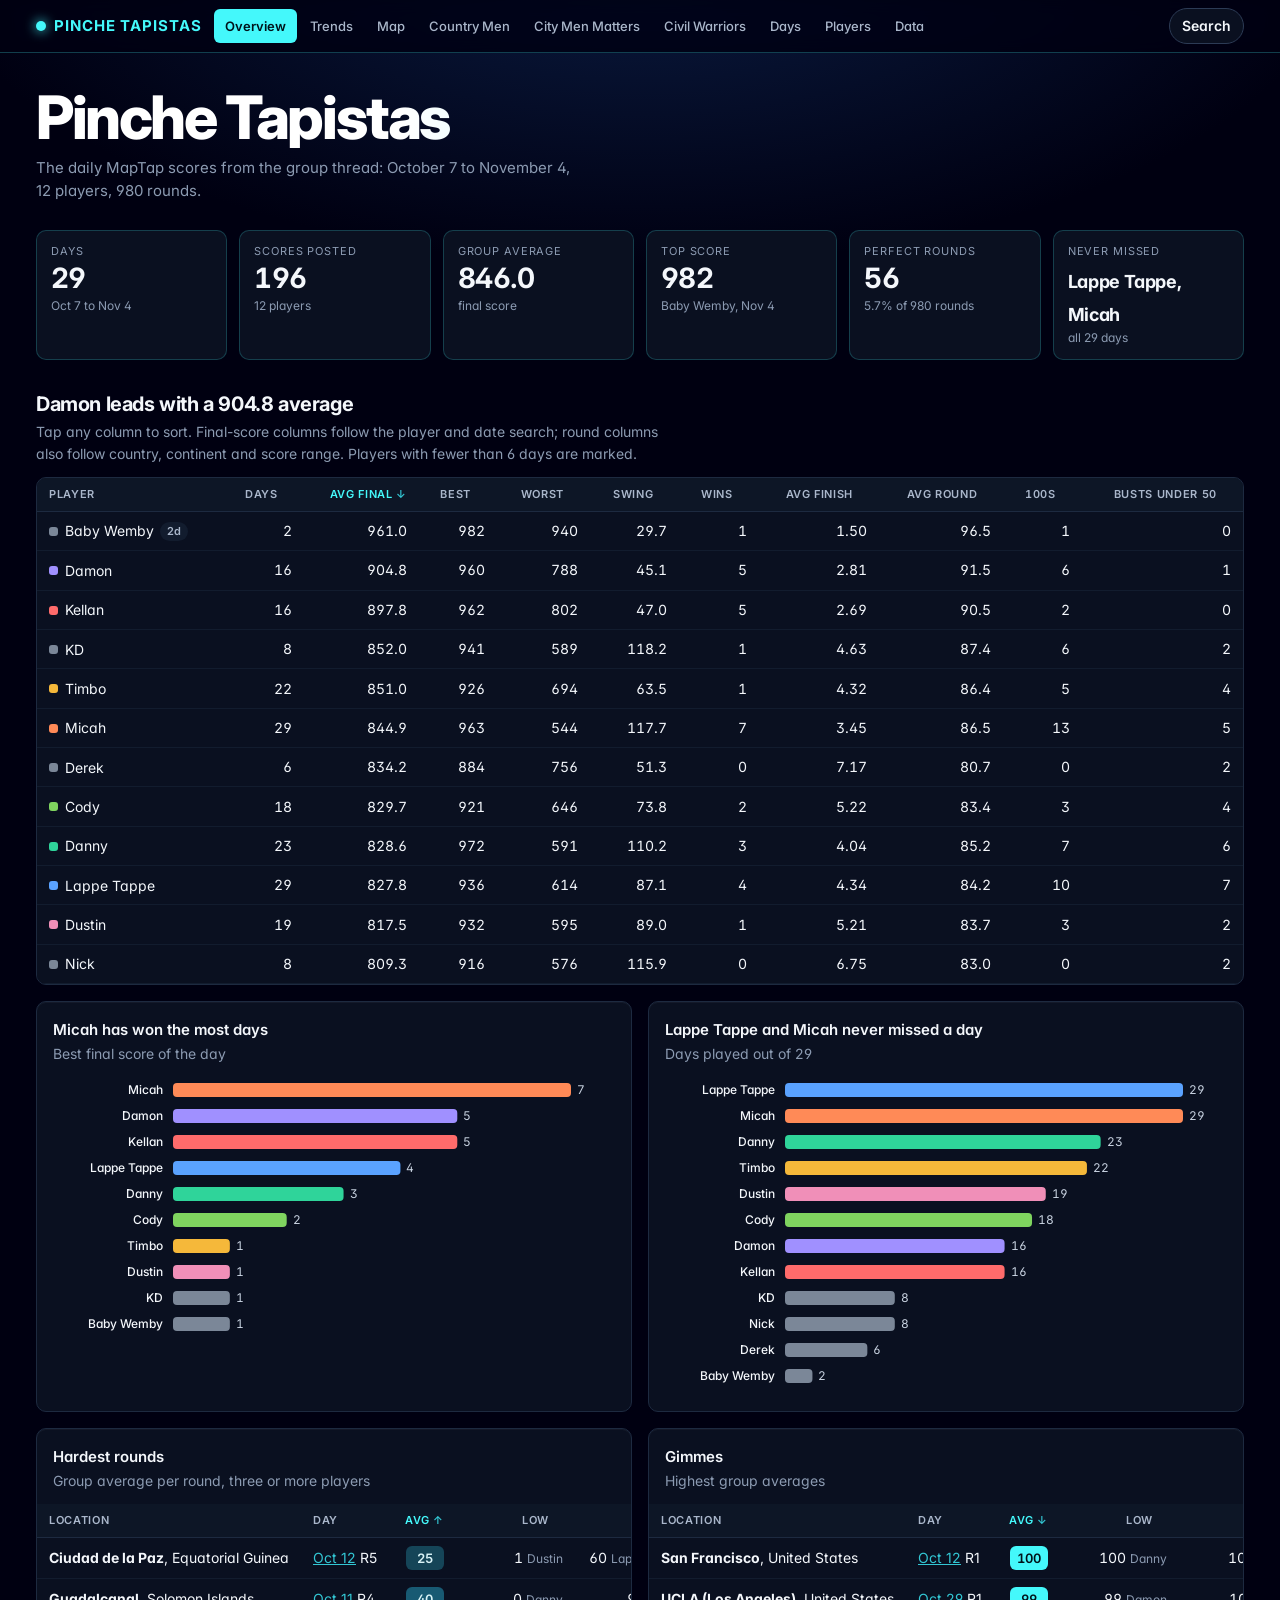
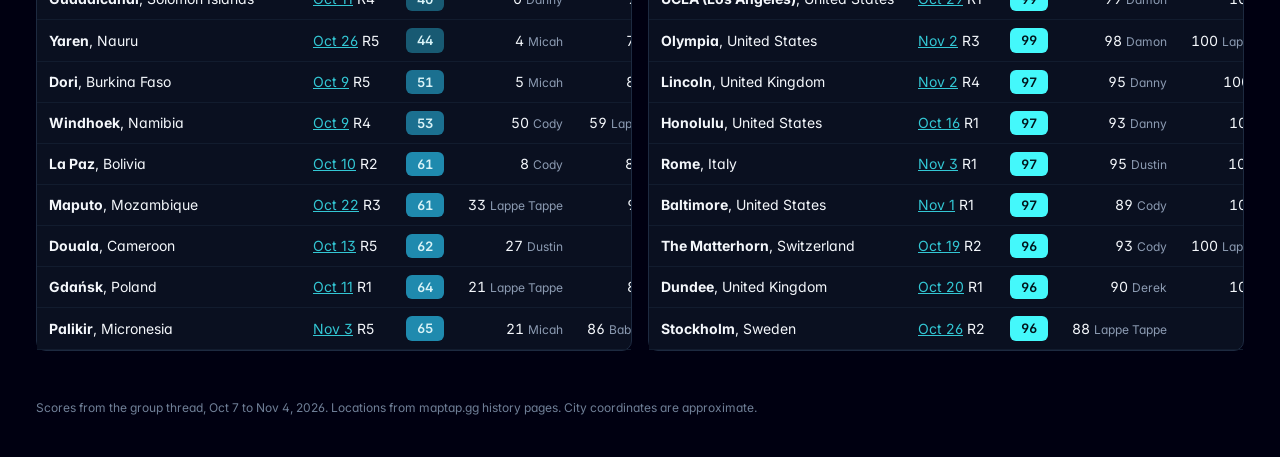
==== index.html @ de6de6e7 "Add Pinche Tapistas dashboard Self-contained single-page MapTap leaderboard (dark navy/cyan theme, D" ====
<!DOCTYPE html>
<html lang="en">
<head>
<meta charset="utf-8">
<meta name="viewport" content="width=device-width, initial-scale=1">
<meta name="color-scheme" content="dark">
<meta name="theme-color" content="#000011">
<title>Pinche Tapistas</title>
<link rel="icon" href="data:image/svg+xml,%3Csvg xmlns=%27http://www.w3.org/2000/svg%27 viewBox=%270 0 32 32%27%3E%3Ccircle cx=%2716%27 cy=%2716%27 r=%2713%27 fill=%27%23000011%27 stroke=%27%2344f8fb%27 stroke-width=%273%27/%3E%3Ccircle cx=%2716%27 cy=%2716%27 r=%274.5%27 fill=%27%2344f8fb%27/%3E%3C/svg%3E">
<link rel="preconnect" href="https://fonts.googleapis.com">
<link rel="preconnect" href="https://fonts.gstatic.com" crossorigin>
<link href="https://fonts.googleapis.com/css2?family=Inter:wght@400;500;600;700&display=swap" rel="stylesheet">
<script>// https://d3js.org v7.9.2 Copyright 2010-2026 Mike Bostock
!function(t,n){"object"==typeof exports&&"undefined"!=typeof module?n(exports):"function"==typeof define&&define.amd?define(["exports"],n):n((t="undefined"!=typeof globalThis?globalThis:t||self).d3=t.d3||{})}(this,function(t){"use strict";function n(t,n){return null==t||null==n?NaN:t<n?-1:t>n?1:t>=n?0:NaN}function e(t,n){return null==t||null==n?NaN:n<t?-1:n>t?1:n>=t?0:NaN}function r(t){let r,o,a;function u(t,n,e=0,i=t.length){if(e<i){if(0!==r(n,n))return i;do{const r=e+i>>>1;o(t[r],n)<0?e=r+1:i=r}while(e<i)}return e}return 2!==t.length?(r=n,o=(e,r)=>n(t(e),r),a=(n,e)=>t(n)-e):(r=t===n||t===e?t:i,o=t,a=t),{left:u,center:function(t,n,e=0,r=t.length){const i=u(t,n,e,r-1);return i>e&&a(t[i-1],n)>-a(t[i],n)?i-1:i},right:function(t,n,e=0,i=t.length){if(e<i){if(0!==r(n,n))return i;do{const r=e+i>>>1;o(t[r],n)<=0?e=r+1:i=r}while(e<i)}return e}}}function i(){return 0}function o(t){return null===t?NaN:+t}const a=r(n),u=a.right,c=a.left,f=r(o).center;const s=h(g),l=h(function(t){const n=g(t);return(t,e,r,i,o)=>{n(t,e,(r<<=2)+0,(i<<=2)+0,o<<=2),n(t,e,r+1,i+1,o),n(t,e,r+2,i+2,o),n(t,e,r+3,i+3,o)}});function h(t){return function(n,e,r=e){if(!((e=+e)>=0))throw new RangeError("invalid rx");if(!((r=+r)>=0))throw new RangeError("invalid ry");let{data:i,width:o,height:a}=n;if(!((o=Math.floor(o))>=0))throw new RangeError("invalid width");if(!((a=Math.floor(void 0!==a?a:i.length/o))>=0))throw new RangeError("invalid height");if(!o||!a||!e&&!r)return n;const u=e&&t(e),c=r&&t(r),f=i.slice();return u&&c?(d(u,f,i,o,a),d(u,i,f,o,a),d(u,f,i,o,a),p(c,i,f,o,a),p(c,f,i,o,a),p(c,i,f,o,a)):u?(d(u,i,f,o,a),d(u,f,i,o,a),d(u,i,f,o,a)):c&&(p(c,i,f,o,a),p(c,f,i,o,a),p(c,i,f,o,a)),n}}function d(t,n,e,r,i){for(let o=0,a=r*i;o<a;)t(n,e,o,o+=r,1)}function p(t,n,e,r,i){for(let o=0,a=r*i;o<r;++o)t(n,e,o,o+a,r)}function g(t){const n=Math.floor(t);if(n===t)return function(t){const n=2*t+1;return(e,r,i,o,a)=>{if(!((o-=a)>=i))return;let u=t*r[i];const c=a*t;for(let t=i,n=i+c;t<n;t+=a)u+=r[Math.min(o,t)];for(let t=i,f=o;t<=f;t+=a)u+=r[Math.min(o,t+c)],e[t]=u/n,u-=r[Math.max(i,t-c)]}}(t);const e=t-n,r=2*t+1;return(t,i,o,a,u)=>{if(!((a-=u)>=o))return;let c=n*i[o];const f=u*n,s=f+u;for(let t=o,n=o+f;t<n;t+=u)c+=i[Math.min(a,t)];for(let n=o,l=a;n<=l;n+=u)c+=i[Math.min(a,n+f)],t[n]=(c+e*(i[Math.max(o,n-s)]+i[Math.min(a,n+s)]))/r,c-=i[Math.max(o,n-f)]}}function y(t,n){let e=0;if(void 0===n)for(let n of t)null!=n&&(n=+n)>=n&&++e;else{let r=-1;for(let i of t)null!=(i=n(i,++r,t))&&(i=+i)>=i&&++e}return e}function v(t){return 0|t.length}function _(t){return!(t>0)}function b(t){return"object"!=typeof t||"length"in t?t:Array.from(t)}function m(t,n){let e,r=0,i=0,o=0;if(void 0===n)for(let n of t)null!=n&&(n=+n)>=n&&(e=n-i,i+=e/++r,o+=e*(n-i));else{let a=-1;for(let u of t)null!=(u=n(u,++a,t))&&(u=+u)>=u&&(e=u-i,i+=e/++r,o+=e*(u-i))}if(r>1)return o/(r-1)}function x(t,n){const e=m(t,n);return e?Math.sqrt(e):e}function w(t,n){let e,r;if(void 0===n)for(const n of t)null!=n&&(void 0===e?n>=n&&(e=r=n):(e>n&&(e=n),r<n&&(r=n)));else{let i=-1;for(let o of t)null!=(o=n(o,++i,t))&&(void 0===e?o>=o&&(e=r=o):(e>o&&(e=o),r<o&&(r=o)))}return[e,r]}class M{constructor(){this._partials=new Float64Array(32),this._n=0}add(t){const n=this._partials;let e=0;for(let r=0;r<this._n&&r<32;r++){const i=n[r],o=t+i,a=Math.abs(t)<Math.abs(i)?t-(o-i):i-(o-t);a&&(n[e++]=a),t=o}return n[e]=t,this._n=e+1,this}valueOf(){const t=this._partials;let n,e,r,i=this._n,o=0;if(i>0){for(o=t[--i];i>0&&(n=o,e=t[--i],o=n+e,r=e-(o-n),!r););i>0&&(r<0&&t[i-1]<0||r>0&&t[i-1]>0)&&(e=2*r,n=o+e,e==n-o&&(o=n))}return o}}class InternMap extends Map{constructor(t,n=E){if(super(),Object.defineProperties(this,{_intern:{value:new Map},_key:{value:n}}),null!=t)for(const[n,e]of t)this.set(n,e)}get(t){return super.get(A(this,t))}has(t){return super.has(A(this,t))}set(t,n){return super.set(T(this,t),n)}delete(t){return super.delete(S(this,t))}}class InternSet extends Set{constructor(t,n=E){if(super(),Object.defineProperties(this,{_intern:{value:new Map},_key:{value:n}}),null!=t)for(const n of t)this.add(n)}has(t){return super.has(A(this,t))}add(t){return super.add(T(this,t))}delete(t){return super.delete(S(this,t))}}function A({_intern:t,_key:n},e){const r=n(e);return t.has(r)?t.get(r):e}function T({_intern:t,_key:n},e){const r=n(e);return t.has(r)?t.get(r):(t.set(r,e),e)}function S({_intern:t,_key:n},e){const r=n(e);return t.has(r)&&(e=t.get(r),t.delete(r)),e}function E(t){return null!==t&&"object"==typeof t?t.valueOf():t}function N(t){return t}function k(t,...n){return R(t,N,N,n)}function C(t,...n){return R(t,Array.from,N,n)}function P(t,n){for(let e=1,r=n.length;e<r;++e)t=t.flatMap(t=>t.pop().map(([n,e])=>[...t,n,e]));return t}function z(t,n,...e){return R(t,N,n,e)}function $(t,n,...e){return R(t,Array.from,n,e)}function D(t){if(1!==t.length)throw new Error("duplicate key");return t[0]}function R(t,n,e,r){return function t(i,o){if(o>=r.length)return e(i);const a=new InternMap,u=r[o++];let c=-1;for(const t of i){const n=u(t,++c,i),e=a.get(n);e?e.push(t):a.set(n,[t])}for(const[n,e]of a)a.set(n,t(e,o));return n(a)}(t,0)}function F(t,n){return Array.from(n,n=>t[n])}function q(t,...n){if("function"!=typeof t[Symbol.iterator])throw new TypeError("values is not iterable");t=Array.from(t);let[e]=n;if(e&&2!==e.length||n.length>1){const r=Uint32Array.from(t,(t,n)=>n);return n.length>1?(n=n.map(n=>t.map(n)),r.sort((t,e)=>{for(const r of n){const n=U(r[t],r[e]);if(n)return n}})):(e=t.map(e),r.sort((t,n)=>U(e[t],e[n]))),F(t,r)}return t.sort(I(e))}function I(t=n){if(t===n)return U;if("function"!=typeof t)throw new TypeError("compare is not a function");return(n,e)=>{const r=t(n,e);return r||0===r?r:(0===t(e,e))-(0===t(n,n))}}function U(t,n){return(null==t||!(t>=t))-(null==n||!(n>=n))||(t<n?-1:t>n?1:0)}var O=Array.prototype.slice;function B(t){return()=>t}const Y=Math.sqrt(50),L=Math.sqrt(10),j=Math.sqrt(2);function H(t,n,e){const r=(n-t)/Math.max(0,e),i=Math.floor(Math.log10(r)),o=r/Math.pow(10,i),a=o>=Y?10:o>=L?5:o>=j?2:1;let u,c,f;return i<0?(f=Math.pow(10,-i)/a,u=Math.round(t*f),c=Math.round(n*f),u/f<t&&++u,c/f>n&&--c,f=-f):(f=Math.pow(10,i)*a,u=Math.round(t/f),c=Math.round(n/f),u*f<t&&++u,c*f>n&&--c),c<u&&.5<=e&&e<2?H(t,n,2*e):[u,c,f]}function X(t,n,e){if(!((e=+e)>0))return[];if((t=+t)===(n=+n))return[t];const r=n<t,[i,o,a]=r?H(n,t,e):H(t,n,e);if(!(o>=i))return[];const u=o-i+1,c=new Array(u);if(r)if(a<0)for(let t=0;t<u;++t)c[t]=(o-t)/-a;else for(let t=0;t<u;++t)c[t]=(o-t)*a;else if(a<0)for(let t=0;t<u;++t)c[t]=(i+t)/-a;else for(let t=0;t<u;++t)c[t]=(i+t)*a;return c}function G(t,n,e){return H(t=+t,n=+n,e=+e)[2]}function V(t,n,e){e=+e;const r=(n=+n)<(t=+t),i=r?G(n,t,e):G(t,n,e);return(r?-1:1)*(i<0?1/-i:i)}function W(t,n,e){let r;for(;;){const i=G(t,n,e);if(i===r||0===i||!isFinite(i))return[t,n];if(i>0){const e=Math.ceil(t/i),r=Math.floor(n/i);t=(e-(e*i>t))*i,n=(r+(r*i<n))*i}else if(i<0){const e=-i,r=Math.ceil(t*e),o=Math.floor(n*e);t=(r-(r/e>t))/e,n=(o+(o/e<n))/e}r=i}}function Z(t){return Math.max(1,Math.ceil(Math.log(y(t))/Math.LN2)+1)}function K(){var t=N,n=w,e=Z;function r(r){Array.isArray(r)||(r=Array.from(r));var i,o,a,c=r.length,f=new Array(c);for(i=0;i<c;++i)f[i]=t(r[i],i,r);var s=n(f),l=s[0],h=s[1],d=e(f,l,h);if(!Array.isArray(d)){const t=h,e=+d;if(n===w&&([l,h]=W(l,h,e)),(d=X(l,h,e))[0]<=l&&(a=G(l,h,e)),d[d.length-1]>=h)if(t>=h&&n===w){const t=G(l,h,e);isFinite(t)&&(t>0?h=(Math.floor(h/t)+1)*t:t<0&&(h=(Math.ceil(h*-t)+1)/-t))}else d.pop()}for(var p=d.length,g=0,y=p;d[g]<=l;)++g;for(;d[y-1]>h;)--y;(g||y<p)&&(d=d.slice(g,y),p=y-g);var v,_=new Array(p+1);for(i=0;i<=p;++i)(v=_[i]=[]).x0=i>0?d[i-1]:l,v.x1=i<p?d[i]:h;if(isFinite(a)){if(a>0)for(i=0;i<c;++i)null!=(o=f[i])&&l<=o&&o<=h&&_[Math.min(p,Math.floor((o-l)/a))].push(r[i]);else if(a<0)for(i=0;i<c;++i)if(null!=(o=f[i])&&l<=o&&o<=h){const t=Math.floor((l-o)*a);_[Math.min(p,t+(d[t]<=o))].push(r[i])}}else for(i=0;i<c;++i)null!=(o=f[i])&&l<=o&&o<=h&&_[u(d,o,0,p)].push(r[i]);return _}return r.value=function(n){return arguments.length?(t="function"==typeof n?n:B(n),r):t},r.domain=function(t){return arguments.length?(n="function"==typeof t?t:B([t[0],t[1]]),r):n},r.thresholds=function(t){return arguments.length?(e="function"==typeof t?t:B(Array.isArray(t)?O.call(t):t),r):e},r}function Q(t,n){let e;if(void 0===n)for(const n of t)null!=n&&(e<n||void 0===e&&n>=n)&&(e=n);else{let r=-1;for(let i of t)null!=(i=n(i,++r,t))&&(e<i||void 0===e&&i>=i)&&(e=i)}return e}function J(t,n){let e,r=-1,i=-1;if(void 0===n)for(const n of t)++i,null!=n&&(e<n||void 0===e&&n>=n)&&(e=n,r=i);else for(let o of t)null!=(o=n(o,++i,t))&&(e<o||void 0===e&&o>=o)&&(e=o,r=i);return r}function tt(t,n){let e;if(void 0===n)for(const n of t)null!=n&&(e>n||void 0===e&&n>=n)&&(e=n);else{let r=-1;for(let i of t)null!=(i=n(i,++r,t))&&(e>i||void 0===e&&i>=i)&&(e=i)}return e}function nt(t,n){let e,r=-1,i=-1;if(void 0===n)for(const n of t)++i,null!=n&&(e>n||void 0===e&&n>=n)&&(e=n,r=i);else for(let o of t)null!=(o=n(o,++i,t))&&(e>o||void 0===e&&o>=o)&&(e=o,r=i);return r}function et(t,n,e=0,r=1/0,i){if(n=Math.floor(n),e=Math.floor(Math.max(0,e)),r=Math.floor(Math.min(t.length-1,r)),!(e<=n&&n<=r))return t;for(i=void 0===i?U:I(i);r>e;){if(r-e>600){const o=r-e+1,a=n-e+1,u=Math.log(o),c=.5*Math.exp(2*u/3),f=.5*Math.sqrt(u*c*(o-c)/o)*(a-o/2<0?-1:1);et(t,n,Math.max(e,Math.floor(n-a*c/o+f)),Math.min(r,Math.floor(n+(o-a)*c/o+f)),i)}const o=t[n];let a=e,u=r;for(rt(t,e,n),i(t[r],o)>0&&rt(t,e,r);a<u;){for(rt(t,a,u),++a,--u;i(t[a],o)<0;)++a;for(;i(t[u],o)>0;)--u}0===i(t[e],o)?rt(t,e,u):(++u,rt(t,u,r)),u<=n&&(e=u+1),n<=u&&(r=u-1)}return t}function rt(t,n,e){const r=t[n];t[n]=t[e],t[e]=r}function it(t,e=n){let r,i=!1;if(1===e.length){let o;for(const a of t){const t=e(a);(i?n(t,o)>0:0===n(t,t))&&(r=a,o=t,i=!0)}}else for(const n of t)(i?e(n,r)>0:0===e(n,n))&&(r=n,i=!0);return r}function ot(t,n,e){if(t=Float64Array.from(function*(t,n){if(void 0===n)for(let n of t)null!=n&&(n=+n)>=n&&(yield n);else{let e=-1;for(let r of t)null!=(r=n(r,++e,t))&&(r=+r)>=r&&(yield r)}}(t,e)),(r=t.length)&&!isNaN(n=+n)){if(n<=0||r<2)return tt(t);if(n>=1)return Q(t);var r,i=(r-1)*n,o=Math.floor(i),a=Q(et(t,o).subarray(0,o+1));return a+(tt(t.subarray(o+1))-a)*(i-o)}}function at(t,n,e=o){if((r=t.length)&&!isNaN(n=+n)){if(n<=0||r<2)return+e(t[0],0,t);if(n>=1)return+e(t[r-1],r-1,t);var r,i=(r-1)*n,a=Math.floor(i),u=+e(t[a],a,t);return u+(+e(t[a+1],a+1,t)-u)*(i-a)}}function ut(t,n,e=o){if(!isNaN(n=+n)){if(r=Float64Array.from(t,(n,r)=>o(e(t[r],r,t))),n<=0)return nt(r);if(n>=1)return J(r);var r,i=Uint32Array.from(t,(t,n)=>n),a=r.length-1,u=Math.floor(a*n);return et(i,u,0,a,(t,n)=>U(r[t],r[n])),(u=it(i.subarray(0,u+1),t=>r[t]))>=0?u:-1}}function ct(t){return Array.from(function*(t){for(const n of t)yield*n}(t))}function ft(t,n){return[t,n]}function st(t,n,e){t=+t,n=+n,e=(i=arguments.length)<2?(n=t,t=0,1):i<3?1:+e;for(var r=-1,i=0|Math.max(0,Math.ceil((n-t)/e)),o=new Array(i);++r<i;)o[r]=t+r*e;return o}function lt(t,e=n){if(1===e.length)return nt(t,e);let r,i=-1,o=-1;for(const n of t)++o,(i<0?0===e(n,n):e(n,r)<0)&&(r=n,i=o);return i}var ht=dt(Math.random);function dt(t){return function(n,e=0,r=n.length){let i=r-(e=+e);for(;i;){const r=t()*i--|0,o=n[i+e];n[i+e]=n[r+e],n[r+e]=o}return n}}function pt(t){if(!(i=t.length))return[];for(var n=-1,e=tt(t,gt),r=new Array(e);++n<e;)for(var i,o=-1,a=r[n]=new Array(i);++o<i;)a[o]=t[o][n];return r}function gt(t){return t.length}function yt(t){return t instanceof InternSet?t:new InternSet(t)}function vt(t,n){const e=t[Symbol.iterator](),r=new Set;for(const t of n){const n=_t(t);if(r.has(n))continue;let i,o;for(;({value:i,done:o}=e.next());){if(o)return!1;const t=_t(i);if(r.add(t),Object.is(n,t))break}}return!0}function _t(t){return null!==t&&"object"==typeof t?t.valueOf():t}function bt(t){return t}var mt=1e-6;function xt(t){return"translate("+t+",0)"}function wt(t){return"translate(0,"+t+")"}function Mt(t){return n=>+t(n)}function At(t,n){return n=Math.max(0,t.bandwidth()-2*n)/2,t.round()&&(n=Math.round(n)),e=>+t(e)+n}function Tt(){return!this.__axis}function St(t,n){var e=[],r=null,i=null,o=6,a=6,u=3,c="undefined"!=typeof window&&window.devicePixelRatio>1?0:.5,f=1===t||4===t?-1:1,s=4===t||2===t?"x":"y",l=1===t||3===t?xt:wt;function h(h){var d=null==r?n.ticks?n.ticks.apply(n,e):n.domain():r,p=null==i?n.tickFormat?n.tickFormat.apply(n,e):bt:i,g=Math.max(o,0)+u,y=n.range(),v=+y[0]+c,_=+y[y.length-1]+c,b=(n.bandwidth?At:Mt)(n.copy(),c),m=h.selection?h.selection():h,x=m.selectAll(".domain").data([null]),w=m.selectAll(".tick").data(d,n).order(),M=w.exit(),A=w.enter().append("g").attr("class","tick"),T=w.select("line"),S=w.select("text");x=x.merge(x.enter().insert("path",".tick").attr("class","domain").attr("stroke","currentColor")),w=w.merge(A),T=T.merge(A.append("line").attr("stroke","currentColor").attr(s+"2",f*o)),S=S.merge(A.append("text").attr("fill","currentColor").attr(s,f*g).attr("dy",1===t?"0em":3===t?"0.71em":"0.32em")),h!==m&&(x=x.transition(h),w=w.transition(h),T=T.transition(h),S=S.transition(h),M=M.transition(h).attr("opacity",mt).attr("transform",function(t){return isFinite(t=b(t))?l(t+c):this.getAttribute("transform")}),A.attr("opacity",mt).attr("transform",function(t){var n=this.parentNode.__axis;return l((n&&isFinite(n=n(t))?n:b(t))+c)})),M.remove(),x.attr("d",4===t||2===t?a?"M"+f*a+","+v+"H"+c+"V"+_+"H"+f*a:"M"+c+","+v+"V"+_:a?"M"+v+","+f*a+"V"+c+"H"+_+"V"+f*a:"M"+v+","+c+"H"+_),w.attr("opacity",1).attr("transform",function(t){return l(b(t)+c)}),T.attr(s+"2",f*o),S.attr(s,f*g).text(p),m.filter(Tt).attr("fill","none").attr("font-size",10).attr("font-family","sans-serif").attr("text-anchor",2===t?"start":4===t?"end":"middle"),m.each(function(){this.__axis=b})}return h.scale=function(t){return arguments.length?(n=t,h):n},h.ticks=function(){return e=Array.from(arguments),h},h.tickArguments=function(t){return arguments.length?(e=null==t?[]:Array.from(t),h):e.slice()},h.tickValues=function(t){return arguments.length?(r=null==t?null:Array.from(t),h):r&&r.slice()},h.tickFormat=function(t){return arguments.length?(i=t,h):i},h.tickSize=function(t){return arguments.length?(o=a=+t,h):o},h.tickSizeInner=function(t){return arguments.length?(o=+t,h):o},h.tickSizeOuter=function(t){return arguments.length?(a=+t,h):a},h.tickPadding=function(t){return arguments.length?(u=+t,h):u},h.offset=function(t){return arguments.length?(c=+t,h):c},h}var Et={value:()=>{}};function Nt(){for(var t,n=0,e=arguments.length,r={};n<e;++n){if(!(t=arguments[n]+"")||t in r||/[\s.]/.test(t))throw new Error("illegal type: "+t);r[t]=[]}return new kt(r)}function kt(t){this._=t}function Ct(t,n){for(var e,r=0,i=t.length;r<i;++r)if((e=t[r]).name===n)return e.value}function Pt(t,n,e){for(var r=0,i=t.length;r<i;++r)if(t[r].name===n){t[r]=Et,t=t.slice(0,r).concat(t.slice(r+1));break}return null!=e&&t.push({name:n,value:e}),t}kt.prototype=Nt.prototype={constructor:kt,on:function(t,n){var e,r,i=this._,o=(r=i,(t+"").trim().split(/^|\s+/).map(function(t){var n="",e=t.indexOf(".");if(e>=0&&(n=t.slice(e+1),t=t.slice(0,e)),t&&!r.hasOwnProperty(t))throw new Error("unknown type: "+t);return{type:t,name:n}})),a=-1,u=o.length;if(!(arguments.length<2)){if(null!=n&&"function"!=typeof n)throw new Error("invalid callback: "+n);for(;++a<u;)if(e=(t=o[a]).type)i[e]=Pt(i[e],t.name,n);else if(null==n)for(e in i)i[e]=Pt(i[e],t.name,null);return this}for(;++a<u;)if((e=(t=o[a]).type)&&(e=Ct(i[e],t.name)))return e},copy:function(){var t={},n=this._;for(var e in n)t[e]=n[e].slice();return new kt(t)},call:function(t,n){if((e=arguments.length-2)>0)for(var e,r,i=new Array(e),o=0;o<e;++o)i[o]=arguments[o+2];if(!this._.hasOwnProperty(t))throw new Error("unknown type: "+t);for(o=0,e=(r=this._[t]).length;o<e;++o)r[o].value.apply(n,i)},apply:function(t,n,e){if(!this._.hasOwnProperty(t))throw new Error("unknown type: "+t);for(var r=this._[t],i=0,o=r.length;i<o;++i)r[i].value.apply(n,e)}};var zt="http://www.w3.org/1999/xhtml",$t={svg:"http://www.w3.org/2000/svg",xhtml:zt,xlink:"http://www.w3.org/1999/xlink",xml:"http://www.w3.org/XML/1998/namespace",xmlns:"http://www.w3.org/2000/xmlns/"};function Dt(t){var n=t+="",e=n.indexOf(":");return e>=0&&"xmlns"!==(n=t.slice(0,e))&&(t=t.slice(e+1)),$t.hasOwnProperty(n)?{space:$t[n],local:t}:t}function Rt(t){return function(){var n=this.ownerDocument,e=this.namespaceURI;return e===zt&&n.documentElement.namespaceURI===zt?n.createElement(t):n.createElementNS(e,t)}}function Ft(t){return function(){return this.ownerDocument.createElementNS(t.space,t.local)}}function qt(t){var n=Dt(t);return(n.local?Ft:Rt)(n)}function It(){}function Ut(t){return null==t?It:function(){return this.querySelector(t)}}function Ot(t){return null==t?[]:Array.isArray(t)?t:Array.from(t)}function Bt(){return[]}function Yt(t){return null==t?Bt:function(){return this.querySelectorAll(t)}}function Lt(t){return function(){return this.matches(t)}}function jt(t){return function(n){return n.matches(t)}}var Ht=Array.prototype.find;function Xt(){return this.firstElementChild}var Gt=Array.prototype.filter;function Vt(){return Array.from(this.children)}function Wt(t){return new Array(t.length)}function Zt(t,n){this.ownerDocument=t.ownerDocument,this.namespaceURI=t.namespaceURI,this._next=null,this._parent=t,this.__data__=n}function Kt(t,n,e,r,i,o){for(var a,u=0,c=n.length,f=o.length;u<f;++u)(a=n[u])?(a.__data__=o[u],r[u]=a):e[u]=new Zt(t,o[u]);for(;u<c;++u)(a=n[u])&&(i[u]=a)}function Qt(t,n,e,r,i,o,a){var u,c,f,s=new Map,l=n.length,h=o.length,d=new Array(l);for(u=0;u<l;++u)(c=n[u])&&(d[u]=f=a.call(c,c.__data__,u,n)+"",s.has(f)?i[u]=c:s.set(f,c));for(u=0;u<h;++u)f=a.call(t,o[u],u,o)+"",(c=s.get(f))?(r[u]=c,c.__data__=o[u],s.delete(f)):e[u]=new Zt(t,o[u]);for(u=0;u<l;++u)(c=n[u])&&s.get(d[u])===c&&(i[u]=c)}function Jt(t){return t.__data__}function tn(t){return"object"==typeof t&&"length"in t?t:Array.from(t)}function nn(t,n){return t<n?-1:t>n?1:t>=n?0:NaN}function en(t){return function(){this.removeAttribute(t)}}function rn(t){return function(){this.removeAttributeNS(t.space,t.local)}}function on(t,n){return function(){this.setAttribute(t,n)}}function an(t,n){return function(){this.setAttributeNS(t.space,t.local,n)}}function un(t,n){return function(){var e=n.apply(this,arguments);null==e?this.removeAttribute(t):this.setAttribute(t,e)}}function cn(t,n){return function(){var e=n.apply(this,arguments);null==e?this.removeAttributeNS(t.space,t.local):this.setAttributeNS(t.space,t.local,e)}}function fn(t){return t.ownerDocument&&t.ownerDocument.defaultView||t.document&&t||t.defaultView}function sn(t){return function(){this.style.removeProperty(t)}}function ln(t,n,e){return function(){this.style.setProperty(t,n,e)}}function hn(t,n,e){return function(){var r=n.apply(this,arguments);null==r?this.style.removeProperty(t):this.style.setProperty(t,r,e)}}function dn(t,n){return t.style.getPropertyValue(n)||fn(t).getComputedStyle(t,null).getPropertyValue(n)}function pn(t){return function(){delete this[t]}}function gn(t,n){return function(){this[t]=n}}function yn(t,n){return function(){var e=n.apply(this,arguments);null==e?delete this[t]:this[t]=e}}function vn(t){return t.trim().split(/^|\s+/)}function _n(t){return t.classList||new bn(t)}function bn(t){this._node=t,this._names=vn(t.getAttribute("class")||"")}function mn(t,n){for(var e=_n(t),r=-1,i=n.length;++r<i;)e.add(n[r])}function xn(t,n){for(var e=_n(t),r=-1,i=n.length;++r<i;)e.remove(n[r])}function wn(t){return function(){mn(this,t)}}function Mn(t){return function(){xn(this,t)}}function An(t,n){return function(){(n.apply(this,arguments)?mn:xn)(this,t)}}function Tn(){this.textContent=""}function Sn(t){return function(){this.textContent=t}}function En(t){return function(){var n=t.apply(this,arguments);this.textContent=null==n?"":n}}function Nn(){this.innerHTML=""}function kn(t){return function(){this.innerHTML=t}}function Cn(t){return function(){var n=t.apply(this,arguments);this.innerHTML=null==n?"":n}}function Pn(){this.nextSibling&&this.parentNode.appendChild(this)}function zn(){this.previousSibling&&this.parentNode.insertBefore(this,this.parentNode.firstChild)}function $n(){return null}function Dn(){var t=this.parentNode;t&&t.removeChild(this)}function Rn(){var t=this.cloneNode(!1),n=this.parentNode;return n?n.insertBefore(t,this.nextSibling):t}function Fn(){var t=this.cloneNode(!0),n=this.parentNode;return n?n.insertBefore(t,this.nextSibling):t}function qn(t){return function(){var n=this.__on;if(n){for(var e,r=0,i=-1,o=n.length;r<o;++r)e=n[r],t.type&&e.type!==t.type||e.name!==t.name?n[++i]=e:this.removeEventListener(e.type,e.listener,e.options);++i?n.length=i:delete this.__on}}}function In(t,n,e){return function(){var r,i=this.__on,o=function(t){return function(n){t.call(this,n,this.__data__)}}(n);if(i)for(var a=0,u=i.length;a<u;++a)if((r=i[a]).type===t.type&&r.name===t.name)return this.removeEventListener(r.type,r.listener,r.options),this.addEventListener(r.type,r.listener=o,r.options=e),void(r.value=n);this.addEventListener(t.type,o,e),r={type:t.type,name:t.name,value:n,listener:o,options:e},i?i.push(r):this.__on=[r]}}function Un(t,n,e){var r=fn(t),i=r.CustomEvent;"function"==typeof i?i=new i(n,e):(i=r.document.createEvent("Event"),e?(i.initEvent(n,e.bubbles,e.cancelable),i.detail=e.detail):i.initEvent(n,!1,!1)),t.dispatchEvent(i)}function On(t,n){return function(){return Un(this,t,n)}}function Bn(t,n){return function(){return Un(this,t,n.apply(this,arguments))}}Zt.prototype={constructor:Zt,appendChild:function(t){return this._parent.insertBefore(t,this._next)},insertBefore:function(t,n){return this._parent.insertBefore(t,n)},querySelector:function(t){return this._parent.querySelector(t)},querySelectorAll:function(t){return this._parent.querySelectorAll(t)}},bn.prototype={add:function(t){this._names.indexOf(t)<0&&(this._names.push(t),this._node.setAttribute("class",this._names.join(" ")))},remove:function(t){var n=this._names.indexOf(t);n>=0&&(this._names.splice(n,1),this._node.setAttribute("class",this._names.join(" ")))},contains:function(t){return this._names.indexOf(t)>=0}};var Yn=[null];function Ln(t,n){this._groups=t,this._parents=n}function jn(){return new Ln([[document.documentElement]],Yn)}function Hn(t){return"string"==typeof t?new Ln([[document.querySelector(t)]],[document.documentElement]):new Ln([[t]],Yn)}Ln.prototype=jn.prototype={constructor:Ln,select:function(t){"function"!=typeof t&&(t=Ut(t));for(var n=this._groups,e=n.length,r=new Array(e),i=0;i<e;++i)for(var o,a,u=n[i],c=u.length,f=r[i]=new Array(c),s=0;s<c;++s)(o=u[s])&&(a=t.call(o,o.__data__,s,u))&&("__data__"in o&&(a.__data__=o.__data__),f[s]=a);return new Ln(r,this._parents)},selectAll:function(t){t="function"==typeof t?function(t){return function(){return Ot(t.apply(this,arguments))}}(t):Yt(t);for(var n=this._groups,e=n.length,r=[],i=[],o=0;o<e;++o)for(var a,u=n[o],c=u.length,f=0;f<c;++f)(a=u[f])&&(r.push(t.call(a,a.__data__,f,u)),i.push(a));return new Ln(r,i)},selectChild:function(t){return this.select(null==t?Xt:function(t){return function(){return Ht.call(this.children,t)}}("function"==typeof t?t:jt(t)))},selectChildren:function(t){return this.selectAll(null==t?Vt:function(t){return function(){return Gt.call(this.children,t)}}("function"==typeof t?t:jt(t)))},filter:function(t){"function"!=typeof t&&(t=Lt(t));for(var n=this._groups,e=n.length,r=new Array(e),i=0;i<e;++i)for(var o,a=n[i],u=a.length,c=r[i]=[],f=0;f<u;++f)(o=a[f])&&t.call(o,o.__data__,f,a)&&c.push(o);return new Ln(r,this._parents)},data:function(t,n){if(!arguments.length)return Array.from(this,Jt);var e=n?Qt:Kt,r=this._parents,i=this._groups;"function"!=typeof t&&(t=function(t){return function(){return t}}(t));for(var o=i.length,a=new Array(o),u=new Array(o),c=new Array(o),f=0;f<o;++f){var s=r[f],l=i[f],h=l.length,d=tn(t.call(s,s&&s.__data__,f,r)),p=d.length,g=u[f]=new Array(p),y=a[f]=new Array(p);e(s,l,g,y,c[f]=new Array(h),d,n);for(var v,_,b=0,m=0;b<p;++b)if(v=g[b]){for(b>=m&&(m=b+1);!(_=y[m])&&++m<p;);v._next=_||null}}return(a=new Ln(a,r))._enter=u,a._exit=c,a},enter:function(){return new Ln(this._enter||this._groups.map(Wt),this._parents)},exit:function(){return new Ln(this._exit||this._groups.map(Wt),this._parents)},join:function(t,n,e){var r=this.enter(),i=this,o=this.exit();return"function"==typeof t?(r=t(r))&&(r=r.selection()):r=r.append(t+""),null!=n&&(i=n(i))&&(i=i.selection()),null==e?o.remove():e(o),r&&i?r.merge(i).order():i},merge:function(t){for(var n=t.selection?t.selection():t,e=this._groups,r=n._groups,i=e.length,o=r.length,a=Math.min(i,o),u=new Array(i),c=0;c<a;++c)for(var f,s=e[c],l=r[c],h=s.length,d=u[c]=new Array(h),p=0;p<h;++p)(f=s[p]||l[p])&&(d[p]=f);for(;c<i;++c)u[c]=e[c];return new Ln(u,this._parents)},selection:function(){return this},order:function(){for(var t=this._groups,n=-1,e=t.length;++n<e;)for(var r,i=t[n],o=i.length-1,a=i[o];--o>=0;)(r=i[o])&&(a&&4^r.compareDocumentPosition(a)&&a.parentNode.insertBefore(r,a),a=r);return this},sort:function(t){function n(n,e){return n&&e?t(n.__data__,e.__data__):!n-!e}t||(t=nn);for(var e=this._groups,r=e.length,i=new Array(r),o=0;o<r;++o){for(var a,u=e[o],c=u.length,f=i[o]=new Array(c),s=0;s<c;++s)(a=u[s])&&(f[s]=a);f.sort(n)}return new Ln(i,this._parents).order()},call:function(){var t=arguments[0];return arguments[0]=this,t.apply(null,arguments),this},nodes:function(){return Array.from(this)},node:function(){for(var t=this._groups,n=0,e=t.length;n<e;++n)for(var r=t[n],i=0,o=r.length;i<o;++i){var a=r[i];if(a)return a}return null},size:function(){let t=0;for(const n of this)++t;return t},empty:function(){return!this.node()},each:function(t){for(var n=this._groups,e=0,r=n.length;e<r;++e)for(var i,o=n[e],a=0,u=o.length;a<u;++a)(i=o[a])&&t.call(i,i.__data__,a,o);return this},attr:function(t,n){var e=Dt(t);if(arguments.length<2){var r=this.node();return e.local?r.getAttributeNS(e.space,e.local):r.getAttribute(e)}return this.each((null==n?e.local?rn:en:"function"==typeof n?e.local?cn:un:e.local?an:on)(e,n))},style:function(t,n,e){return arguments.length>1?this.each((null==n?sn:"function"==typeof n?hn:ln)(t,n,null==e?"":e)):dn(this.node(),t)},property:function(t,n){return arguments.length>1?this.each((null==n?pn:"function"==typeof n?yn:gn)(t,n)):this.node()[t]},classed:function(t,n){var e=vn(t+"");if(arguments.length<2){for(var r=_n(this.node()),i=-1,o=e.length;++i<o;)if(!r.contains(e[i]))return!1;return!0}return this.each(("function"==typeof n?An:n?wn:Mn)(e,n))},text:function(t){return arguments.length?this.each(null==t?Tn:("function"==typeof t?En:Sn)(t)):this.node().textContent},html:function(t){return arguments.length?this.each(null==t?Nn:("function"==typeof t?Cn:kn)(t)):this.node().innerHTML},raise:function(){return this.each(Pn)},lower:function(){return this.each(zn)},append:function(t){var n="function"==typeof t?t:qt(t);return this.select(function(){return this.appendChild(n.apply(this,arguments))})},insert:function(t,n){var e="function"==typeof t?t:qt(t),r=null==n?$n:"function"==typeof n?n:Ut(n);return this.select(function(){return this.insertBefore(e.apply(this,arguments),r.apply(this,arguments)||null)})},remove:function(){return this.each(Dn)},clone:function(t){return this.select(t?Fn:Rn)},datum:function(t){return arguments.length?this.property("__data__",t):this.node().__data__},on:function(t,n,e){var r,i,o=function(t){return t.trim().split(/^|\s+/).map(function(t){var n="",e=t.indexOf(".");return e>=0&&(n=t.slice(e+1),t=t.slice(0,e)),{type:t,name:n}})}(t+""),a=o.length;if(!(arguments.length<2)){for(u=n?In:qn,r=0;r<a;++r)this.each(u(o[r],n,e));return this}var u=this.node().__on;if(u)for(var c,f=0,s=u.length;f<s;++f)for(r=0,c=u[f];r<a;++r)if((i=o[r]).type===c.type&&i.name===c.name)return c.value},dispatch:function(t,n){return this.each(("function"==typeof n?Bn:On)(t,n))},[Symbol.iterator]:function*(){for(var t=this._groups,n=0,e=t.length;n<e;++n)for(var r,i=t[n],o=0,a=i.length;o<a;++o)(r=i[o])&&(yield r)}};var Xn=0;function Gn(){return new Vn}function Vn(){this._="@"+(++Xn).toString(36)}function Wn(t){let n;for(;n=t.sourceEvent;)t=n;return t}function Zn(t,n){if(t=Wn(t),void 0===n&&(n=t.currentTarget),n){var e=n.ownerSVGElement||n;if(e.createSVGPoint){var r=e.createSVGPoint();return r.x=t.clientX,r.y=t.clientY,[(r=r.matrixTransform(n.getScreenCTM().inverse())).x,r.y]}if(n.getBoundingClientRect){var i=n.getBoundingClientRect();return[t.clientX-i.left-n.clientLeft,t.clientY-i.top-n.clientTop]}}return[t.pageX,t.pageY]}Vn.prototype=Gn.prototype={constructor:Vn,get:function(t){for(var n=this._;!(n in t);)if(!(t=t.parentNode))return;return t[n]},set:function(t,n){return t[this._]=n},remove:function(t){return this._ in t&&delete t[this._]},toString:function(){return this._}};const Kn={passive:!1},Qn={capture:!0,passive:!1};function Jn(t){t.stopImmediatePropagation()}function te(t){t.preventDefault(),t.stopImmediatePropagation()}function ne(t){var n=t.document.documentElement,e=Hn(t).on("dragstart.drag",te,Qn);"onselectstart"in n?e.on("selectstart.drag",te,Qn):(n.__noselect=n.style.MozUserSelect,n.style.MozUserSelect="none")}function ee(t,n){var e=t.document.documentElement,r=Hn(t).on("dragstart.drag",null);n&&(r.on("click.drag",te,Qn),setTimeout(function(){r.on("click.drag",null)},0)),"onselectstart"in e?r.on("selectstart.drag",null):(e.style.MozUserSelect=e.__noselect,delete e.__noselect)}var re=t=>()=>t;function ie(t,{sourceEvent:n,subject:e,target:r,identifier:i,active:o,x:a,y:u,dx:c,dy:f,dispatch:s}){Object.defineProperties(this,{type:{value:t,enumerable:!0,configurable:!0},sourceEvent:{value:n,enumerable:!0,configurable:!0},subject:{value:e,enumerable:!0,configurable:!0},target:{value:r,enumerable:!0,configurable:!0},identifier:{value:i,enumerable:!0,configurable:!0},active:{value:o,enumerable:!0,configurable:!0},x:{value:a,enumerable:!0,configurable:!0},y:{value:u,enumerable:!0,configurable:!0},dx:{value:c,enumerable:!0,configurable:!0},dy:{value:f,enumerable:!0,configurable:!0},_:{value:s}})}function oe(t){return!t.ctrlKey&&!t.button}function ae(){return this.parentNode}function ue(t,n){return null==n?{x:t.x,y:t.y}:n}function ce(){return navigator.maxTouchPoints||"ontouchstart"in this}function fe(t,n,e){t.prototype=n.prototype=e,e.constructor=t}function se(t,n){var e=Object.create(t.prototype);for(var r in n)e[r]=n[r];return e}function le(){}ie.prototype.on=function(){var t=this._.on.apply(this._,arguments);return t===this._?this:t};var he=.7,de=1/he,pe="\\s*([+-]?\\d+)\\s*",ge="\\s*([+-]?(?:\\d*\\.)?\\d+(?:[eE][+-]?\\d+)?)\\s*",ye="\\s*([+-]?(?:\\d*\\.)?\\d+(?:[eE][+-]?\\d+)?)%\\s*",ve=/^#([0-9a-f]{3,8})$/,_e=new RegExp(`^rgb\\(${pe},${pe},${pe}\\)$`),be=new RegExp(`^rgb\\(${ye},${ye},${ye}\\)$`),me=new RegExp(`^rgba\\(${pe},${pe},${pe},${ge}\\)$`),xe=new RegExp(`^rgba\\(${ye},${ye},${ye},${ge}\\)$`),we=new RegExp(`^hsl\\(${ge},${ye},${ye}\\)$`),Me=new RegExp(`^hsla\\(${ge},${ye},${ye},${ge}\\)$`),Ae={aliceblue:15792383,antiquewhite:16444375,aqua:65535,aquamarine:8388564,azure:15794175,beige:16119260,bisque:16770244,black:0,blanchedalmond:16772045,blue:255,blueviolet:9055202,brown:10824234,burlywood:14596231,cadetblue:6266528,chartreuse:8388352,chocolate:13789470,coral:16744272,cornflowerblue:6591981,cornsilk:16775388,crimson:14423100,cyan:65535,darkblue:139,darkcyan:35723,darkgoldenrod:12092939,darkgray:11119017,darkgreen:25600,darkgrey:11119017,darkkhaki:12433259,darkmagenta:9109643,darkolivegreen:5597999,darkorange:16747520,darkorchid:10040012,darkred:9109504,darksalmon:15308410,darkseagreen:9419919,darkslateblue:4734347,darkslategray:3100495,darkslategrey:3100495,darkturquoise:52945,darkviolet:9699539,deeppink:16716947,deepskyblue:49151,dimgray:6908265,dimgrey:6908265,dodgerblue:2003199,firebrick:11674146,floralwhite:16775920,forestgreen:2263842,fuchsia:16711935,gainsboro:14474460,ghostwhite:16316671,gold:16766720,goldenrod:14329120,gray:8421504,green:32768,greenyellow:11403055,grey:8421504,honeydew:15794160,hotpink:16738740,indianred:13458524,indigo:4915330,ivory:16777200,khaki:15787660,lavender:15132410,lavenderblush:16773365,lawngreen:8190976,lemonchiffon:16775885,lightblue:11393254,lightcoral:15761536,lightcyan:14745599,lightgoldenrodyellow:16448210,lightgray:13882323,lightgreen:9498256,lightgrey:13882323,lightpink:16758465,lightsalmon:16752762,lightseagreen:2142890,lightskyblue:8900346,lightslategray:7833753,lightslategrey:7833753,lightsteelblue:11584734,lightyellow:16777184,lime:65280,limegreen:3329330,linen:16445670,magenta:16711935,maroon:8388608,mediumaquamarine:6737322,mediumblue:205,mediumorchid:12211667,mediumpurple:9662683,mediumseagreen:3978097,mediumslateblue:8087790,mediumspringgreen:64154,mediumturquoise:4772300,mediumvioletred:13047173,midnightblue:1644912,mintcream:16121850,mistyrose:16770273,moccasin:16770229,navajowhite:16768685,navy:128,oldlace:16643558,olive:8421376,olivedrab:7048739,orange:16753920,orangered:16729344,orchid:14315734,palegoldenrod:15657130,palegreen:10025880,paleturquoise:11529966,palevioletred:14381203,papayawhip:16773077,peachpuff:16767673,peru:13468991,pink:16761035,plum:14524637,powderblue:11591910,purple:8388736,rebeccapurple:6697881,red:16711680,rosybrown:12357519,royalblue:4286945,saddlebrown:9127187,salmon:16416882,sandybrown:16032864,seagreen:3050327,seashell:16774638,sienna:10506797,silver:12632256,skyblue:8900331,slateblue:6970061,slategray:7372944,slategrey:7372944,snow:16775930,springgreen:65407,steelblue:4620980,tan:13808780,teal:32896,thistle:14204888,tomato:16737095,turquoise:4251856,violet:15631086,wheat:16113331,white:16777215,whitesmoke:16119285,yellow:16776960,yellowgreen:10145074};function Te(){return this.rgb().formatHex()}function Se(){return this.rgb().formatRgb()}function Ee(t){var n,e;return t=(t+"").trim().toLowerCase(),(n=ve.exec(t))?(e=n[1].length,n=parseInt(n[1],16),6===e?Ne(n):3===e?new ze(n>>8&15|n>>4&240,n>>4&15|240&n,(15&n)<<4|15&n,1):8===e?ke(n>>24&255,n>>16&255,n>>8&255,(255&n)/255):4===e?ke(n>>12&15|n>>8&240,n>>8&15|n>>4&240,n>>4&15|240&n,((15&n)<<4|15&n)/255):null):(n=_e.exec(t))?new ze(n[1],n[2],n[3],1):(n=be.exec(t))?new ze(255*n[1]/100,255*n[2]/100,255*n[3]/100,1):(n=me.exec(t))?ke(n[1],n[2],n[3],n[4]):(n=xe.exec(t))?ke(255*n[1]/100,255*n[2]/100,255*n[3]/100,n[4]):(n=we.exec(t))?Ie(n[1],n[2]/100,n[3]/100,1):(n=Me.exec(t))?Ie(n[1],n[2]/100,n[3]/100,n[4]):Ae.hasOwnProperty(t)?Ne(Ae[t]):"transparent"===t?new ze(NaN,NaN,NaN,0):null}function Ne(t){return new ze(t>>16&255,t>>8&255,255&t,1)}function ke(t,n,e,r){return r<=0&&(t=n=e=NaN),new ze(t,n,e,r)}function Ce(t){return t instanceof le||(t=Ee(t)),t?new ze((t=t.rgb()).r,t.g,t.b,t.opacity):new ze}function Pe(t,n,e,r){return 1===arguments.length?Ce(t):new ze(t,n,e,null==r?1:r)}function ze(t,n,e,r){this.r=+t,this.g=+n,this.b=+e,this.opacity=+r}function $e(){return`#${qe(this.r)}${qe(this.g)}${qe(this.b)}`}function De(){const t=Re(this.opacity);return`${1===t?"rgb(":"rgba("}${Fe(this.r)}, ${Fe(this.g)}, ${Fe(this.b)}${1===t?")":`, ${t})`}`}function Re(t){return isNaN(t)?1:Math.max(0,Math.min(1,t))}function Fe(t){return Math.max(0,Math.min(255,Math.round(t)||0))}function qe(t){return((t=Fe(t))<16?"0":"")+t.toString(16)}function Ie(t,n,e,r){return r<=0?t=n=e=NaN:e<=0||e>=1?t=n=NaN:n<=0&&(t=NaN),new Be(t,n,e,r)}function Ue(t){if(t instanceof Be)return new Be(t.h,t.s,t.l,t.opacity);if(t instanceof le||(t=Ee(t)),!t)return new Be;if(t instanceof Be)return t;var n=(t=t.rgb()).r/255,e=t.g/255,r=t.b/255,i=Math.min(n,e,r),o=Math.max(n,e,r),a=NaN,u=o-i,c=(o+i)/2;return u?(a=n===o?(e-r)/u+6*(e<r):e===o?(r-n)/u+2:(n-e)/u+4,u/=c<.5?o+i:2-o-i,a*=60):u=c>0&&c<1?0:a,new Be(a,u,c,t.opacity)}function Oe(t,n,e,r){return 1===arguments.length?Ue(t):new Be(t,n,e,null==r?1:r)}function Be(t,n,e,r){this.h=+t,this.s=+n,this.l=+e,this.opacity=+r}function Ye(t){return(t=(t||0)%360)<0?t+360:t}function Le(t){return Math.max(0,Math.min(1,t||0))}function je(t,n,e){return 255*(t<60?n+(e-n)*t/60:t<180?e:t<240?n+(e-n)*(240-t)/60:n)}fe(le,Ee,{copy(t){return Object.assign(new this.constructor,this,t)},displayable(){return this.rgb().displayable()},hex:Te,formatHex:Te,formatHex8:function(){return this.rgb().formatHex8()},formatHsl:function(){return Ue(this).formatHsl()},formatRgb:Se,toString:Se}),fe(ze,Pe,se(le,{brighter(t){return t=null==t?de:Math.pow(de,t),new ze(this.r*t,this.g*t,this.b*t,this.opacity)},darker(t){return t=null==t?he:Math.pow(he,t),new ze(this.r*t,this.g*t,this.b*t,this.opacity)},rgb(){return this},clamp(){return new ze(Fe(this.r),Fe(this.g),Fe(this.b),Re(this.opacity))},displayable(){return-.5<=this.r&&this.r<255.5&&-.5<=this.g&&this.g<255.5&&-.5<=this.b&&this.b<255.5&&0<=this.opacity&&this.opacity<=1},hex:$e,formatHex:$e,formatHex8:function(){return`#${qe(this.r)}${qe(this.g)}${qe(this.b)}${qe(255*(isNaN(this.opacity)?1:this.opacity))}`},formatRgb:De,toString:De})),fe(Be,Oe,se(le,{brighter(t){return t=null==t?de:Math.pow(de,t),new Be(this.h,this.s,this.l*t,this.opacity)},darker(t){return t=null==t?he:Math.pow(he,t),new Be(this.h,this.s,this.l*t,this.opacity)},rgb(){var t=this.h%360+360*(this.h<0),n=isNaN(t)||isNaN(this.s)?0:this.s,e=this.l,r=e+(e<.5?e:1-e)*n,i=2*e-r;return new ze(je(t>=240?t-240:t+120,i,r),je(t,i,r),je(t<120?t+240:t-120,i,r),this.opacity)},clamp(){return new Be(Ye(this.h),Le(this.s),Le(this.l),Re(this.opacity))},displayable(){return(0<=this.s&&this.s<=1||isNaN(this.s))&&0<=this.l&&this.l<=1&&0<=this.opacity&&this.opacity<=1},formatHsl(){const t=Re(this.opacity);return`${1===t?"hsl(":"hsla("}${Ye(this.h)}, ${100*Le(this.s)}%, ${100*Le(this.l)}%${1===t?")":`, ${t})`}`}}));const He=Math.PI/180,Xe=180/Math.PI,Ge=.96422,Ve=.82521,We=4/29,Ze=6/29,Ke=3*Ze*Ze,Qe=Ze*Ze*Ze;function Je(t){if(t instanceof nr)return new nr(t.l,t.a,t.b,t.opacity);if(t instanceof cr)return fr(t);t instanceof ze||(t=Ce(t));var n,e,r=or(t.r),i=or(t.g),o=or(t.b),a=er((.2225045*r+.7168786*i+.0606169*o)/1);return r===i&&i===o?n=e=a:(n=er((.4360747*r+.3850649*i+.1430804*o)/Ge),e=er((.0139322*r+.0971045*i+.7141733*o)/Ve)),new nr(116*a-16,500*(n-a),200*(a-e),t.opacity)}function tr(t,n,e,r){return 1===arguments.length?Je(t):new nr(t,n,e,null==r?1:r)}function nr(t,n,e,r){this.l=+t,this.a=+n,this.b=+e,this.opacity=+r}function er(t){return t>Qe?Math.pow(t,1/3):t/Ke+We}function rr(t){return t>Ze?t*t*t:Ke*(t-We)}function ir(t){return 255*(t<=.0031308?12.92*t:1.055*Math.pow(t,1/2.4)-.055)}function or(t){return(t/=255)<=.04045?t/12.92:Math.pow((t+.055)/1.055,2.4)}function ar(t){if(t instanceof cr)return new cr(t.h,t.c,t.l,t.opacity);if(t instanceof nr||(t=Je(t)),0===t.a&&0===t.b)return new cr(NaN,0<t.l&&t.l<100?0:NaN,t.l,t.opacity);var n=Math.atan2(t.b,t.a)*Xe;return new cr(n<0?n+360:n,Math.sqrt(t.a*t.a+t.b*t.b),t.l,t.opacity)}function ur(t,n,e,r){return 1===arguments.length?ar(t):new cr(t,n,e,null==r?1:r)}function cr(t,n,e,r){this.h=+t,this.c=+n,this.l=+e,this.opacity=+r}function fr(t){if(isNaN(t.h))return new nr(t.l,0,0,t.opacity);var n=t.h*He;return new nr(t.l,Math.cos(n)*t.c,Math.sin(n)*t.c,t.opacity)}fe(nr,tr,se(le,{brighter(t){return new nr(this.l+18*(null==t?1:t),this.a,this.b,this.opacity)},darker(t){return new nr(this.l-18*(null==t?1:t),this.a,this.b,this.opacity)},rgb(){var t=(this.l+16)/116,n=isNaN(this.a)?t:t+this.a/500,e=isNaN(this.b)?t:t-this.b/200;return new ze(ir(3.1338561*(n=Ge*rr(n))-1.6168667*(t=1*rr(t))-.4906146*(e=Ve*rr(e))),ir(-.9787684*n+1.9161415*t+.033454*e),ir(.0719453*n-.2289914*t+1.4052427*e),this.opacity)}})),fe(cr,ur,se(le,{brighter(t){return new cr(this.h,this.c,this.l+18*(null==t?1:t),this.opacity)},darker(t){return new cr(this.h,this.c,this.l-18*(null==t?1:t),this.opacity)},rgb(){return fr(this).rgb()}}));var sr=-.14861,lr=1.78277,hr=-.29227,dr=-.90649,pr=1.97294,gr=pr*dr,yr=pr*lr,vr=lr*hr-dr*sr;function _r(t,n,e,r){return 1===arguments.length?function(t){if(t instanceof br)return new br(t.h,t.s,t.l,t.opacity);t instanceof ze||(t=Ce(t));var n=t.r/255,e=t.g/255,r=t.b/255,i=(vr*r+gr*n-yr*e)/(vr+gr-yr),o=r-i,a=(pr*(e-i)-hr*o)/dr,u=Math.sqrt(a*a+o*o)/(pr*i*(1-i)),c=u?Math.atan2(a,o)*Xe-120:NaN;return new br(c<0?c+360:c,u,i,t.opacity)}(t):new br(t,n,e,null==r?1:r)}function br(t,n,e,r){this.h=+t,this.s=+n,this.l=+e,this.opacity=+r}function mr(t,n,e,r,i){var o=t*t,a=o*t;return((1-3*t+3*o-a)*n+(4-6*o+3*a)*e+(1+3*t+3*o-3*a)*r+a*i)/6}function xr(t){var n=t.length-1;return function(e){var r=e<=0?e=0:e>=1?(e=1,n-1):Math.floor(e*n),i=t[r],o=t[r+1],a=r>0?t[r-1]:2*i-o,u=r<n-1?t[r+2]:2*o-i;return mr((e-r/n)*n,a,i,o,u)}}function wr(t){var n=t.length;return function(e){var r=Math.floor(((e%=1)<0?++e:e)*n),i=t[(r+n-1)%n],o=t[r%n],a=t[(r+1)%n],u=t[(r+2)%n];return mr((e-r/n)*n,i,o,a,u)}}fe(br,_r,se(le,{brighter(t){return t=null==t?de:Math.pow(de,t),new br(this.h,this.s,this.l*t,this.opacity)},darker(t){return t=null==t?he:Math.pow(he,t),new br(this.h,this.s,this.l*t,this.opacity)},rgb(){var t=isNaN(this.h)?0:(this.h+120)*He,n=+this.l,e=isNaN(this.s)?0:this.s*n*(1-n),r=Math.cos(t),i=Math.sin(t);return new ze(255*(n+e*(sr*r+lr*i)),255*(n+e*(hr*r+dr*i)),255*(n+e*(pr*r)),this.opacity)}}));var Mr=t=>()=>t;function Ar(t,n){return function(e){return t+e*n}}function Tr(t,n){var e=n-t;return e?Ar(t,e>180||e<-180?e-360*Math.round(e/360):e):Mr(isNaN(t)?n:t)}function Sr(t){return 1===(t=+t)?Er:function(n,e){return e-n?function(t,n,e){return t=Math.pow(t,e),n=Math.pow(n,e)-t,e=1/e,function(r){return Math.pow(t+r*n,e)}}(n,e,t):Mr(isNaN(n)?e:n)}}function Er(t,n){var e=n-t;return e?Ar(t,e):Mr(isNaN(t)?n:t)}var Nr=function t(n){var e=Sr(n);function r(t,n){var r=e((t=Pe(t)).r,(n=Pe(n)).r),i=e(t.g,n.g),o=e(t.b,n.b),a=Er(t.opacity,n.opacity);return function(n){return t.r=r(n),t.g=i(n),t.b=o(n),t.opacity=a(n),t+""}}return r.gamma=t,r}(1);function kr(t){return function(n){var e,r,i=n.length,o=new Array(i),a=new Array(i),u=new Array(i);for(e=0;e<i;++e)r=Pe(n[e]),o[e]=r.r||0,a[e]=r.g||0,u[e]=r.b||0;return o=t(o),a=t(a),u=t(u),r.opacity=1,function(t){return r.r=o(t),r.g=a(t),r.b=u(t),r+""}}}var Cr=kr(xr),Pr=kr(wr);function zr(t,n){n||(n=[]);var e,r=t?Math.min(n.length,t.length):0,i=n.slice();return function(o){for(e=0;e<r;++e)i[e]=t[e]*(1-o)+n[e]*o;return i}}function $r(t){return ArrayBuffer.isView(t)&&!(t instanceof DataView)}function Dr(t,n){var e,r=n?n.length:0,i=t?Math.min(r,t.length):0,o=new Array(i),a=new Array(r);for(e=0;e<i;++e)o[e]=Br(t[e],n[e]);for(;e<r;++e)a[e]=n[e];return function(t){for(e=0;e<i;++e)a[e]=o[e](t);return a}}function Rr(t,n){var e=new Date;return t=+t,n=+n,function(r){return e.setTime(t*(1-r)+n*r),e}}function Fr(t,n){return t=+t,n=+n,function(e){return t*(1-e)+n*e}}function qr(t,n){var e,r={},i={};for(e in null!==t&&"object"==typeof t||(t={}),null!==n&&"object"==typeof n||(n={}),n)e in t?r[e]=Br(t[e],n[e]):i[e]=n[e];return function(t){for(e in r)i[e]=r[e](t);return i}}var Ir=/[-+]?(?:\d+\.?\d*|\.?\d+)(?:[eE][-+]?\d+)?/g,Ur=new RegExp(Ir.source,"g");function Or(t,n){var e,r,i,o=Ir.lastIndex=Ur.lastIndex=0,a=-1,u=[],c=[];for(t+="",n+="";(e=Ir.exec(t))&&(r=Ur.exec(n));)(i=r.index)>o&&(i=n.slice(o,i),u[a]?u[a]+=i:u[++a]=i),(e=e[0])===(r=r[0])?u[a]?u[a]+=r:u[++a]=r:(u[++a]=null,c.push({i:a,x:Fr(e,r)})),o=Ur.lastIndex;return o<n.length&&(i=n.slice(o),u[a]?u[a]+=i:u[++a]=i),u.length<2?c[0]?function(t){return function(n){return t(n)+""}}(c[0].x):function(t){return function(){return t}}(n):(n=c.length,function(t){for(var e,r=0;r<n;++r)u[(e=c[r]).i]=e.x(t);return u.join("")})}function Br(t,n){var e,r=typeof n;return null==n||"boolean"===r?Mr(n):("number"===r?Fr:"string"===r?(e=Ee(n))?(n=e,Nr):Or:n instanceof Ee?Nr:n instanceof Date?Rr:$r(n)?zr:Array.isArray(n)?Dr:"function"!=typeof n.valueOf&&"function"!=typeof n.toString||isNaN(n)?qr:Fr)(t,n)}function Yr(t,n){return t=+t,n=+n,function(e){return Math.round(t*(1-e)+n*e)}}var Lr,jr=180/Math.PI,Hr={translateX:0,translateY:0,rotate:0,skewX:0,scaleX:1,scaleY:1};function Xr(t,n,e,r,i,o){var a,u,c;return(a=Math.sqrt(t*t+n*n))&&(t/=a,n/=a),(c=t*e+n*r)&&(e-=t*c,r-=n*c),(u=Math.sqrt(e*e+r*r))&&(e/=u,r/=u,c/=u),t*r<n*e&&(t=-t,n=-n,c=-c,a=-a),{translateX:i,translateY:o,rotate:Math.atan2(n,t)*jr,skewX:Math.atan(c)*jr,scaleX:a,scaleY:u}}function Gr(t,n,e,r){function i(t){return t.length?t.pop()+" ":""}return function(o,a){var u=[],c=[];return o=t(o),a=t(a),function(t,r,i,o,a,u){if(t!==i||r!==o){var c=a.push("translate(",null,n,null,e);u.push({i:c-4,x:Fr(t,i)},{i:c-2,x:Fr(r,o)})}else(i||o)&&a.push("translate("+i+n+o+e)}(o.translateX,o.translateY,a.translateX,a.translateY,u,c),function(t,n,e,o){t!==n?(t-n>180?n+=360:n-t>180&&(t+=360),o.push({i:e.push(i(e)+"rotate(",null,r)-2,x:Fr(t,n)})):n&&e.push(i(e)+"rotate("+n+r)}(o.rotate,a.rotate,u,c),function(t,n,e,o){t!==n?o.push({i:e.push(i(e)+"skewX(",null,r)-2,x:Fr(t,n)}):n&&e.push(i(e)+"skewX("+n+r)}(o.skewX,a.skewX,u,c),function(t,n,e,r,o,a){if(t!==e||n!==r){var u=o.push(i(o)+"scale(",null,",",null,")");a.push({i:u-4,x:Fr(t,e)},{i:u-2,x:Fr(n,r)})}else 1===e&&1===r||o.push(i(o)+"scale("+e+","+r+")")}(o.scaleX,o.scaleY,a.scaleX,a.scaleY,u,c),o=a=null,function(t){for(var n,e=-1,r=c.length;++e<r;)u[(n=c[e]).i]=n.x(t);return u.join("")}}}var Vr=Gr(function(t){const n=new("function"==typeof DOMMatrix?DOMMatrix:WebKitCSSMatrix)(t+"");return n.isIdentity?Hr:Xr(n.a,n.b,n.c,n.d,n.e,n.f)},"px, ","px)","deg)"),Wr=Gr(function(t){return null==t?Hr:(Lr||(Lr=document.createElementNS("http://www.w3.org/2000/svg","g")),Lr.setAttribute("transform",t),(t=Lr.transform.baseVal.consolidate())?Xr((t=t.matrix).a,t.b,t.c,t.d,t.e,t.f):Hr)},", ",")",")");function Zr(t){return((t=Math.exp(t))+1/t)/2}var Kr=function t(n,e,r){function i(t,i){var o,a,u=t[0],c=t[1],f=t[2],s=i[0],l=i[1],h=i[2],d=s-u,p=l-c,g=d*d+p*p;if(g<1e-12)a=Math.log(h/f)/n,o=function(t){return[u+t*d,c+t*p,f*Math.exp(n*t*a)]};else{var y=Math.sqrt(g),v=(h*h-f*f+r*g)/(2*f*e*y),_=(h*h-f*f-r*g)/(2*h*e*y),b=Math.log(Math.sqrt(v*v+1)-v),m=Math.log(Math.sqrt(_*_+1)-_);a=(m-b)/n,o=function(t){var r=t*a,i=Zr(b),o=f/(e*y)*(i*function(t){return((t=Math.exp(2*t))-1)/(t+1)}(n*r+b)-function(t){return((t=Math.exp(t))-1/t)/2}(b));return[u+o*d,c+o*p,f*i/Zr(n*r+b)]}}return o.duration=1e3*Math.abs(a)*n/Math.SQRT2,o}return i.rho=function(n){var e=Math.max(.001,+n),r=e*e;return t(e,r,r*r)},i}(Math.SQRT2,2,4);function Qr(t){return function(n,e){var r=t((n=Oe(n)).h,(e=Oe(e)).h),i=Er(n.s,e.s),o=Er(n.l,e.l),a=Er(n.opacity,e.opacity);return function(t){return n.h=r(t),n.s=i(t),n.l=o(t),n.opacity=a(t),n+""}}}var Jr=Qr(Tr),ti=Qr(Er);function ni(t){return function(n,e){var r=t((n=ur(n)).h,(e=ur(e)).h),i=Er(n.c,e.c),o=Er(n.l,e.l),a=Er(n.opacity,e.opacity);return function(t){return n.h=r(t),n.c=i(t),n.l=o(t),n.opacity=a(t),n+""}}}var ei=ni(Tr),ri=ni(Er);function ii(t){return function n(e){function r(n,r){var i=t((n=_r(n)).h,(r=_r(r)).h),o=Er(n.s,r.s),a=Er(n.l,r.l),u=Er(n.opacity,r.opacity);return function(t){return n.h=i(t),n.s=o(t),n.l=a(Math.pow(t,e)),n.opacity=u(t),n+""}}return e=+e,r.gamma=n,r}(1)}var oi=ii(Tr),ai=ii(Er);function ui(t,n){void 0===n&&(n=t,t=Br);for(var e=0,r=n.length-1,i=n[0],o=new Array(r<0?0:r);e<r;)o[e]=t(i,i=n[++e]);return function(t){var n=Math.max(0,Math.min(r-1,Math.floor(t*=r)));return o[n](t-n)}}var ci,fi,si=0,li=0,hi=0,di=0,pi=0,gi=0,yi="object"==typeof performance&&performance.now?performance:Date,vi="object"==typeof window&&window.requestAnimationFrame?window.requestAnimationFrame.bind(window):function(t){setTimeout(t,17)};function _i(){return pi||(vi(bi),pi=yi.now()+gi)}function bi(){pi=0}function mi(){this._call=this._time=this._next=null}function xi(t,n,e){var r=new mi;return r.restart(t,n,e),r}function wi(){_i(),++si;for(var t,n=ci;n;)(t=pi-n._time)>=0&&n._call.call(void 0,t),n=n._next;--si}function Mi(){pi=(di=yi.now())+gi,si=li=0;try{wi()}finally{si=0,function(){var t,n,e=ci,r=1/0;for(;e;)e._call?(r>e._time&&(r=e._time),t=e,e=e._next):(n=e._next,e._next=null,e=t?t._next=n:ci=n);fi=t,Ti(r)}(),pi=0}}function Ai(){var t=yi.now(),n=t-di;n>1e3&&(gi-=n,di=t)}function Ti(t){si||(li&&(li=clearTimeout(li)),t-pi>24?(t<1/0&&(li=setTimeout(Mi,Math.ceil(t-yi.now()-gi)+1)),hi&&(hi=clearInterval(hi))):(hi||(di=yi.now(),hi=setInterval(Ai,1e3)),si=1,vi(Mi)))}function Si(t,n,e){var r=new mi;return n=null==n?0:+n,r.restart(e=>{r.stop(),t(e+n)},n,e),r}mi.prototype=xi.prototype={constructor:mi,restart:function(t,n,e){if("function"!=typeof t)throw new TypeError("callback is not a function");e=(null==e?_i():+e)+(null==n?0:+n),this._next||fi===this||(fi?fi._next=this:ci=this,fi=this),this._call=t,this._time=e,Ti()},stop:function(){this._call&&(this._call=null,this._time=1/0,Ti())}};function Ei(t){return((t*=2)<=1?t*t:--t*(2-t)+1)/2}function Ni(t){return((t*=2)<=1?t*t*t:(t-=2)*t*t+2)/2}var ki=function t(n){function e(t){return Math.pow(t,n)}return n=+n,e.exponent=t,e}(3),Ci=function t(n){function e(t){return 1-Math.pow(1-t,n)}return n=+n,e.exponent=t,e}(3),Pi=function t(n){function e(t){return((t*=2)<=1?Math.pow(t,n):2-Math.pow(2-t,n))/2}return n=+n,e.exponent=t,e}(3),zi=Math.PI,$i=zi/2;function Di(t){return(1-Math.cos(zi*t))/2}function Ri(t){return 1.0009775171065494*(Math.pow(2,-10*t)-.0009765625)}function Fi(t){return((t*=2)<=1?Ri(1-t):2-Ri(t-1))/2}function qi(t){return((t*=2)<=1?1-Math.sqrt(1-t*t):Math.sqrt(1-(t-=2)*t)+1)/2}var Ii=4/11,Ui=6/11,Oi=8/11,Bi=9/11,Yi=10/11,Li=21/22,ji=7.5625;function Hi(t){return(t=+t)<Ii?ji*t*t:t<Oi?ji*(t-=Ui)*t+.75:t<Yi?ji*(t-=Bi)*t+.9375:ji*(t-=Li)*t+.984375}var Xi=1.70158,Gi=function t(n){function e(t){return(t=+t)*t*(n*(t-1)+t)}return n=+n,e.overshoot=t,e}(Xi),Vi=function t(n){function e(t){return--t*t*((t+1)*n+t)+1}return n=+n,e.overshoot=t,e}(Xi),Wi=function t(n){function e(t){return((t*=2)<1?t*t*((n+1)*t-n):(t-=2)*t*((n+1)*t+n)+2)/2}return n=+n,e.overshoot=t,e}(Xi),Zi=2*Math.PI,Ki=function t(n,e){var r=Math.asin(1/(n=Math.max(1,n)))*(e/=Zi);function i(t){return n*Ri(- --t)*Math.sin((r-t)/e)}return i.amplitude=function(n){return t(n,e*Zi)},i.period=function(e){return t(n,e)},i}(1,.3),Qi=function t(n,e){var r=Math.asin(1/(n=Math.max(1,n)))*(e/=Zi);function i(t){return 1-n*Ri(t=+t)*Math.sin((t+r)/e)}return i.amplitude=function(n){return t(n,e*Zi)},i.period=function(e){return t(n,e)},i}(1,.3),Ji=function t(n,e){var r=Math.asin(1/(n=Math.max(1,n)))*(e/=Zi);function i(t){return((t=2*t-1)<0?n*Ri(-t)*Math.sin((r-t)/e):2-n*Ri(t)*Math.sin((r+t)/e))/2}return i.amplitude=function(n){return t(n,e*Zi)},i.period=function(e){return t(n,e)},i}(1,.3),to=Nt("start","end","cancel","interrupt"),no=[];function eo(t,n,e,r,i,o){var a=t.__transition;if(a){if(e in a)return}else t.__transition={};!function(t,n,e){var r,i=t.__transition;function o(t){e.state=1,e.timer.restart(a,e.delay,e.time),e.delay<=t&&a(t-e.delay)}function a(o){var f,s,l,h;if(1!==e.state)return c();for(f in i)if((h=i[f]).name===e.name){if(3===h.state)return Si(a);4===h.state?(h.state=6,h.timer.stop(),h.on.call("interrupt",t,t.__data__,h.index,h.group),delete i[f]):+f<n&&(h.state=6,h.timer.stop(),h.on.call("cancel",t,t.__data__,h.index,h.group),delete i[f])}if(Si(function(){3===e.state&&(e.state=4,e.timer.restart(u,e.delay,e.time),u(o))}),e.state=2,e.on.call("start",t,t.__data__,e.index,e.group),2===e.state){for(e.state=3,r=new Array(l=e.tween.length),f=0,s=-1;f<l;++f)(h=e.tween[f].value.call(t,t.__data__,e.index,e.group))&&(r[++s]=h);r.length=s+1}}function u(n){for(var i=n<e.duration?e.ease.call(null,n/e.duration):(e.timer.restart(c),e.state=5,1),o=-1,a=r.length;++o<a;)r[o].call(t,i);5===e.state&&(e.on.call("end",t,t.__data__,e.index,e.group),c())}function c(){for(var r in e.state=6,e.timer.stop(),delete i[n],i)return;delete t.__transition}i[n]=e,e.timer=xi(o,0,e.time)}(t,e,{name:n,index:r,group:i,on:to,tween:no,time:o.time,delay:o.delay,duration:o.duration,ease:o.ease,timer:null,state:0})}function ro(t,n){var e=oo(t,n);if(e.state>0)throw new Error("too late; already scheduled");return e}function io(t,n){var e=oo(t,n);if(e.state>3)throw new Error("too late; already running");return e}function oo(t,n){var e=t.__transition;if(!e||!(e=e[n]))throw new Error("transition not found");return e}function ao(t,n){var e,r,i,o=t.__transition,a=!0;if(o){for(i in n=null==n?null:n+"",o)(e=o[i]).name===n?(r=e.state>2&&e.state<5,e.state=6,e.timer.stop(),e.on.call(r?"interrupt":"cancel",t,t.__data__,e.index,e.group),delete o[i]):a=!1;a&&delete t.__transition}}function uo(t,n){var e,r;return function(){var i=io(this,t),o=i.tween;if(o!==e)for(var a=0,u=(r=e=o).length;a<u;++a)if(r[a].name===n){(r=r.slice()).splice(a,1);break}i.tween=r}}function co(t,n,e){var r,i;if("function"!=typeof e)throw new Error;return function(){var o=io(this,t),a=o.tween;if(a!==r){i=(r=a).slice();for(var u={name:n,value:e},c=0,f=i.length;c<f;++c)if(i[c].name===n){i[c]=u;break}c===f&&i.push(u)}o.tween=i}}function fo(t,n,e){var r=t._id;return t.each(function(){var t=io(this,r);(t.value||(t.value={}))[n]=e.apply(this,arguments)}),function(t){return oo(t,r).value[n]}}function so(t,n){var e;return("number"==typeof n?Fr:n instanceof Ee?Nr:(e=Ee(n))?(n=e,Nr):Or)(t,n)}function lo(t){return function(){this.removeAttribute(t)}}function ho(t){return function(){this.removeAttributeNS(t.space,t.local)}}function po(t,n,e){var r,i,o=e+"";return function(){var a=this.getAttribute(t);return a===o?null:a===r?i:i=n(r=a,e)}}function go(t,n,e){var r,i,o=e+"";return function(){var a=this.getAttributeNS(t.space,t.local);return a===o?null:a===r?i:i=n(r=a,e)}}function yo(t,n,e){var r,i,o;return function(){var a,u,c=e(this);if(null!=c)return(a=this.getAttribute(t))===(u=c+"")?null:a===r&&u===i?o:(i=u,o=n(r=a,c));this.removeAttribute(t)}}function vo(t,n,e){var r,i,o;return function(){var a,u,c=e(this);if(null!=c)return(a=this.getAttributeNS(t.space,t.local))===(u=c+"")?null:a===r&&u===i?o:(i=u,o=n(r=a,c));this.removeAttributeNS(t.space,t.local)}}function _o(t,n){var e,r;function i(){var i=n.apply(this,arguments);return i!==r&&(e=(r=i)&&function(t,n){return function(e){this.setAttributeNS(t.space,t.local,n.call(this,e))}}(t,i)),e}return i._value=n,i}function bo(t,n){var e,r;function i(){var i=n.apply(this,arguments);return i!==r&&(e=(r=i)&&function(t,n){return function(e){this.setAttribute(t,n.call(this,e))}}(t,i)),e}return i._value=n,i}function mo(t,n){return function(){ro(this,t).delay=+n.apply(this,arguments)}}function xo(t,n){return n=+n,function(){ro(this,t).delay=n}}function wo(t,n){return function(){io(this,t).duration=+n.apply(this,arguments)}}function Mo(t,n){return n=+n,function(){io(this,t).duration=n}}var Ao=jn.prototype.constructor;function To(t){return function(){this.style.removeProperty(t)}}var So=0;function Eo(t,n,e,r){this._groups=t,this._parents=n,this._name=e,this._id=r}function No(t){return jn().transition(t)}function ko(){return++So}var Co=jn.prototype;Eo.prototype=No.prototype={constructor:Eo,select:function(t){var n=this._name,e=this._id;"function"!=typeof t&&(t=Ut(t));for(var r=this._groups,i=r.length,o=new Array(i),a=0;a<i;++a)for(var u,c,f=r[a],s=f.length,l=o[a]=new Array(s),h=0;h<s;++h)(u=f[h])&&(c=t.call(u,u.__data__,h,f))&&("__data__"in u&&(c.__data__=u.__data__),l[h]=c,eo(l[h],n,e,h,l,oo(u,e)));return new Eo(o,this._parents,n,e)},selectAll:function(t){var n=this._name,e=this._id;"function"!=typeof t&&(t=Yt(t));for(var r=this._groups,i=r.length,o=[],a=[],u=0;u<i;++u)for(var c,f=r[u],s=f.length,l=0;l<s;++l)if(c=f[l]){for(var h,d=t.call(c,c.__data__,l,f),p=oo(c,e),g=0,y=d.length;g<y;++g)(h=d[g])&&eo(h,n,e,g,d,p);o.push(d),a.push(c)}return new Eo(o,a,n,e)},selectChild:Co.selectChild,selectChildren:Co.selectChildren,filter:function(t){"function"!=typeof t&&(t=Lt(t));for(var n=this._groups,e=n.length,r=new Array(e),i=0;i<e;++i)for(var o,a=n[i],u=a.length,c=r[i]=[],f=0;f<u;++f)(o=a[f])&&t.call(o,o.__data__,f,a)&&c.push(o);return new Eo(r,this._parents,this._name,this._id)},merge:function(t){if(t._id!==this._id)throw new Error;for(var n=this._groups,e=t._groups,r=n.length,i=e.length,o=Math.min(r,i),a=new Array(r),u=0;u<o;++u)for(var c,f=n[u],s=e[u],l=f.length,h=a[u]=new Array(l),d=0;d<l;++d)(c=f[d]||s[d])&&(h[d]=c);for(;u<r;++u)a[u]=n[u];return new Eo(a,this._parents,this._name,this._id)},selection:function(){return new Ao(this._groups,this._parents)},transition:function(){for(var t=this._name,n=this._id,e=ko(),r=this._groups,i=r.length,o=0;o<i;++o)for(var a,u=r[o],c=u.length,f=0;f<c;++f)if(a=u[f]){var s=oo(a,n);eo(a,t,e,f,u,{time:s.time+s.delay+s.duration,delay:0,duration:s.duration,ease:s.ease})}return new Eo(r,this._parents,t,e)},call:Co.call,nodes:Co.nodes,node:Co.node,size:Co.size,empty:Co.empty,each:Co.each,on:function(t,n){var e=this._id;return arguments.length<2?oo(this.node(),e).on.on(t):this.each(function(t,n,e){var r,i,o=function(t){return(t+"").trim().split(/^|\s+/).every(function(t){var n=t.indexOf(".");return n>=0&&(t=t.slice(0,n)),!t||"start"===t})}(n)?ro:io;return function(){var a=o(this,t),u=a.on;u!==r&&(i=(r=u).copy()).on(n,e),a.on=i}}(e,t,n))},attr:function(t,n){var e=Dt(t),r="transform"===e?Wr:so;return this.attrTween(t,"function"==typeof n?(e.local?vo:yo)(e,r,fo(this,"attr."+t,n)):null==n?(e.local?ho:lo)(e):(e.local?go:po)(e,r,n))},attrTween:function(t,n){var e="attr."+t;if(arguments.length<2)return(e=this.tween(e))&&e._value;if(null==n)return this.tween(e,null);if("function"!=typeof n)throw new Error;var r=Dt(t);return this.tween(e,(r.local?_o:bo)(r,n))},style:function(t,n,e){var r="transform"==(t+="")?Vr:so;return null==n?this.styleTween(t,function(t,n){var e,r,i;return function(){var o=dn(this,t),a=(this.style.removeProperty(t),dn(this,t));return o===a?null:o===e&&a===r?i:i=n(e=o,r=a)}}(t,r)).on("end.style."+t,To(t)):"function"==typeof n?this.styleTween(t,function(t,n,e){var r,i,o;return function(){var a=dn(this,t),u=e(this),c=u+"";return null==u&&(this.style.removeProperty(t),c=u=dn(this,t)),a===c?null:a===r&&c===i?o:(i=c,o=n(r=a,u))}}(t,r,fo(this,"style."+t,n))).each(function(t,n){var e,r,i,o,a="style."+n,u="end."+a;return function(){var c=io(this,t),f=c.on,s=null==c.value[a]?o||(o=To(n)):void 0;f===e&&i===s||(r=(e=f).copy()).on(u,i=s),c.on=r}}(this._id,t)):this.styleTween(t,function(t,n,e){var r,i,o=e+"";return function(){var a=dn(this,t);return a===o?null:a===r?i:i=n(r=a,e)}}(t,r,n),e).on("end.style."+t,null)},styleTween:function(t,n,e){var r="style."+(t+="");if(arguments.length<2)return(r=this.tween(r))&&r._value;if(null==n)return this.tween(r,null);if("function"!=typeof n)throw new Error;return this.tween(r,function(t,n,e){var r,i;function o(){var o=n.apply(this,arguments);return o!==i&&(r=(i=o)&&function(t,n,e){return function(r){this.style.setProperty(t,n.call(this,r),e)}}(t,o,e)),r}return o._value=n,o}(t,n,null==e?"":e))},text:function(t){return this.tween("text","function"==typeof t?function(t){return function(){var n=t(this);this.textContent=null==n?"":n}}(fo(this,"text",t)):function(t){return function(){this.textContent=t}}(null==t?"":t+""))},textTween:function(t){var n="text";if(arguments.length<1)return(n=this.tween(n))&&n._value;if(null==t)return this.tween(n,null);if("function"!=typeof t)throw new Error;return this.tween(n,function(t){var n,e;function r(){var r=t.apply(this,arguments);return r!==e&&(n=(e=r)&&function(t){return function(n){this.textContent=t.call(this,n)}}(r)),n}return r._value=t,r}(t))},remove:function(){return this.on("end.remove",function(t){return function(){var n=this.parentNode;for(var e in this.__transition)if(+e!==t)return;n&&n.removeChild(this)}}(this._id))},tween:function(t,n){var e=this._id;if(t+="",arguments.length<2){for(var r,i=oo(this.node(),e).tween,o=0,a=i.length;o<a;++o)if((r=i[o]).name===t)return r.value;return null}return this.each((null==n?uo:co)(e,t,n))},delay:function(t){var n=this._id;return arguments.length?this.each(("function"==typeof t?mo:xo)(n,t)):oo(this.node(),n).delay},duration:function(t){var n=this._id;return arguments.length?this.each(("function"==typeof t?wo:Mo)(n,t)):oo(this.node(),n).duration},ease:function(t){var n=this._id;return arguments.length?this.each(function(t,n){if("function"!=typeof n)throw new Error;return function(){io(this,t).ease=n}}(n,t)):oo(this.node(),n).ease},easeVarying:function(t){if("function"!=typeof t)throw new Error;return this.each(function(t,n){return function(){var e=n.apply(this,arguments);if("function"!=typeof e)throw new Error;io(this,t).ease=e}}(this._id,t))},end:function(){var t,n,e=this,r=e._id,i=e.size();return new Promise(function(o,a){var u={value:a},c={value:function(){0===--i&&o()}};e.each(function(){var e=io(this,r),i=e.on;i!==t&&((n=(t=i).copy())._.cancel.push(u),n._.interrupt.push(u),n._.end.push(c)),e.on=n}),0===i&&o()})},[Symbol.iterator]:Co[Symbol.iterator]};var Po={time:null,delay:0,duration:250,ease:Ni};function zo(t,n){for(var e;!(e=t.__transition)||!(e=e[n]);)if(!(t=t.parentNode))throw new Error(`transition ${n} not found`);return e}jn.prototype.interrupt=function(t){return this.each(function(){ao(this,t)})},jn.prototype.transition=function(t){var n,e;t instanceof Eo?(n=t._id,t=t._name):(n=ko(),(e=Po).time=_i(),t=null==t?null:t+"");for(var r=this._groups,i=r.length,o=0;o<i;++o)for(var a,u=r[o],c=u.length,f=0;f<c;++f)(a=u[f])&&eo(a,t,n,f,u,e||zo(a,n));return new Eo(r,this._parents,t,n)};var $o=[null];var Do=t=>()=>t;function Ro(t,{sourceEvent:n,target:e,selection:r,mode:i,dispatch:o}){Object.defineProperties(this,{type:{value:t,enumerable:!0,configurable:!0},sourceEvent:{value:n,enumerable:!0,configurable:!0},target:{value:e,enumerable:!0,configurable:!0},selection:{value:r,enumerable:!0,configurable:!0},mode:{value:i,enumerable:!0,configurable:!0},_:{value:o}})}function Fo(t){t.preventDefault(),t.stopImmediatePropagation()}var qo={name:"drag"},Io={name:"space"},Uo={name:"handle"},Oo={name:"center"};const{abs:Bo,max:Yo,min:Lo}=Math;function jo(t){return[+t[0],+t[1]]}function Ho(t){return[jo(t[0]),jo(t[1])]}var Xo={name:"x",handles:["w","e"].map(ta),input:function(t,n){return null==t?null:[[+t[0],n[0][1]],[+t[1],n[1][1]]]},output:function(t){return t&&[t[0][0],t[1][0]]}},Go={name:"y",handles:["n","s"].map(ta),input:function(t,n){return null==t?null:[[n[0][0],+t[0]],[n[1][0],+t[1]]]},output:function(t){return t&&[t[0][1],t[1][1]]}},Vo={name:"xy",handles:["n","w","e","s","nw","ne","sw","se"].map(ta),input:function(t){return null==t?null:Ho(t)},output:function(t){return t}},Wo={overlay:"crosshair",selection:"move",n:"ns-resize",e:"ew-resize",s:"ns-resize",w:"ew-resize",nw:"nwse-resize",ne:"nesw-resize",se:"nwse-resize",sw:"nesw-resize"},Zo={e:"w",w:"e",nw:"ne",ne:"nw",se:"sw",sw:"se"},Ko={n:"s",s:"n",nw:"sw",ne:"se",se:"ne",sw:"nw"},Qo={overlay:1,selection:1,n:null,e:1,s:null,w:-1,nw:-1,ne:1,se:1,sw:-1},Jo={overlay:1,selection:1,n:-1,e:null,s:1,w:null,nw:-1,ne:-1,se:1,sw:1};function ta(t){return{type:t}}function na(t){return!t.ctrlKey&&!t.button}function ea(){var t=this.ownerSVGElement||this;return t.hasAttribute("viewBox")?[[(t=t.viewBox.baseVal).x,t.y],[t.x+t.width,t.y+t.height]]:[[0,0],[t.width.baseVal.value,t.height.baseVal.value]]}function ra(){return navigator.maxTouchPoints||"ontouchstart"in this}function ia(t){for(;!t.__brush;)if(!(t=t.parentNode))return;return t.__brush}function oa(t){var n,e=ea,r=na,i=ra,o=!0,a=Nt("start","brush","end"),u=6;function c(n){var e=n.property("__brush",g).selectAll(".overlay").data([ta("overlay")]);e.enter().append("rect").attr("class","overlay").attr("pointer-events","all").attr("cursor",Wo.overlay).merge(e).each(function(){var t=ia(this).extent;Hn(this).attr("x",t[0][0]).attr("y",t[0][1]).attr("width",t[1][0]-t[0][0]).attr("height",t[1][1]-t[0][1])}),n.selectAll(".selection").data([ta("selection")]).enter().append("rect").attr("class","selection").attr("cursor",Wo.selection).attr("fill","#777").attr("fill-opacity",.3).attr("stroke","#fff").attr("shape-rendering","crispEdges");var r=n.selectAll(".handle").data(t.handles,function(t){return t.type});r.exit().remove(),r.enter().append("rect").attr("class",function(t){return"handle handle--"+t.type}).attr("cursor",function(t){return Wo[t.type]}),n.each(f).attr("fill","none").attr("pointer-events","all").on("mousedown.brush",h).filter(i).on("touchstart.brush",h).on("touchmove.brush",d).on("touchend.brush touchcancel.brush",p).style("touch-action","none").style("-webkit-tap-highlight-color","rgba(0,0,0,0)")}function f(){var t=Hn(this),n=ia(this).selection;n?(t.selectAll(".selection").style("display",null).attr("x",n[0][0]).attr("y",n[0][1]).attr("width",n[1][0]-n[0][0]).attr("height",n[1][1]-n[0][1]),t.selectAll(".handle").style("display",null).attr("x",function(t){return"e"===t.type[t.type.length-1]?n[1][0]-u/2:n[0][0]-u/2}).attr("y",function(t){return"s"===t.type[0]?n[1][1]-u/2:n[0][1]-u/2}).attr("width",function(t){return"n"===t.type||"s"===t.type?n[1][0]-n[0][0]+u:u}).attr("height",function(t){return"e"===t.type||"w"===t.type?n[1][1]-n[0][1]+u:u})):t.selectAll(".selection,.handle").style("display","none").attr("x",null).attr("y",null).attr("width",null).attr("height",null)}function s(t,n,e){var r=t.__brush.emitter;return!r||e&&r.clean?new l(t,n,e):r}function l(t,n,e){this.that=t,this.args=n,this.state=t.__brush,this.active=0,this.clean=e}function h(e){if((!n||e.touches)&&r.apply(this,arguments)){var i,a,u,c,l,h,d,p,g,y,v,_=this,b=e.target.__data__.type,m="selection"===(o&&e.metaKey?b="overlay":b)?qo:o&&e.altKey?Oo:Uo,x=t===Go?null:Qo[b],w=t===Xo?null:Jo[b],M=ia(_),A=M.extent,T=M.selection,S=A[0][0],E=A[0][1],N=A[1][0],k=A[1][1],C=0,P=0,z=x&&w&&o&&e.shiftKey,$=Array.from(e.touches||[e],t=>{const n=t.identifier;return(t=Zn(t,_)).point0=t.slice(),t.identifier=n,t});ao(_);var D=s(_,arguments,!0).beforestart();if("overlay"===b){T&&(g=!0);const n=[$[0],$[1]||$[0]];M.selection=T=[[i=t===Go?S:Lo(n[0][0],n[1][0]),u=t===Xo?E:Lo(n[0][1],n[1][1])],[l=t===Go?N:Yo(n[0][0],n[1][0]),d=t===Xo?k:Yo(n[0][1],n[1][1])]],$.length>1&&U(e)}else i=T[0][0],u=T[0][1],l=T[1][0],d=T[1][1];a=i,c=u,h=l,p=d;var R=Hn(_).attr("pointer-events","none"),F=R.selectAll(".overlay").attr("cursor",Wo[b]);if(e.touches)D.moved=I,D.ended=O;else{var q=Hn(e.view).on("mousemove.brush",I,!0).on("mouseup.brush",O,!0);o&&q.on("keydown.brush",function(t){switch(t.keyCode){case 16:z=x&&w;break;case 18:m===Uo&&(x&&(l=h-C*x,i=a+C*x),w&&(d=p-P*w,u=c+P*w),m=Oo,U(t));break;case 32:m!==Uo&&m!==Oo||(x<0?l=h-C:x>0&&(i=a-C),w<0?d=p-P:w>0&&(u=c-P),m=Io,F.attr("cursor",Wo.selection),U(t));break;default:return}Fo(t)},!0).on("keyup.brush",function(t){switch(t.keyCode){case 16:z&&(y=v=z=!1,U(t));break;case 18:m===Oo&&(x<0?l=h:x>0&&(i=a),w<0?d=p:w>0&&(u=c),m=Uo,U(t));break;case 32:m===Io&&(t.altKey?(x&&(l=h-C*x,i=a+C*x),w&&(d=p-P*w,u=c+P*w),m=Oo):(x<0?l=h:x>0&&(i=a),w<0?d=p:w>0&&(u=c),m=Uo),F.attr("cursor",Wo[b]),U(t));break;default:return}Fo(t)},!0),ne(e.view)}f.call(_),D.start(e,m.name)}function I(t){for(const n of t.changedTouches||[t])for(const t of $)t.identifier===n.identifier&&(t.cur=Zn(n,_));if(z&&!y&&!v&&1===$.length){const t=$[0];Bo(t.cur[0]-t[0])>Bo(t.cur[1]-t[1])?v=!0:y=!0}for(const t of $)t.cur&&(t[0]=t.cur[0],t[1]=t.cur[1]);g=!0,Fo(t),U(t)}function U(t){const n=$[0],e=n.point0;var r;switch(C=n[0]-e[0],P=n[1]-e[1],m){case Io:case qo:x&&(C=Yo(S-i,Lo(N-l,C)),a=i+C,h=l+C),w&&(P=Yo(E-u,Lo(k-d,P)),c=u+P,p=d+P);break;case Uo:$[1]?(x&&(a=Yo(S,Lo(N,$[0][0])),h=Yo(S,Lo(N,$[1][0])),x=1),w&&(c=Yo(E,Lo(k,$[0][1])),p=Yo(E,Lo(k,$[1][1])),w=1)):(x<0?(C=Yo(S-i,Lo(N-i,C)),a=i+C,h=l):x>0&&(C=Yo(S-l,Lo(N-l,C)),a=i,h=l+C),w<0?(P=Yo(E-u,Lo(k-u,P)),c=u+P,p=d):w>0&&(P=Yo(E-d,Lo(k-d,P)),c=u,p=d+P));break;case Oo:x&&(a=Yo(S,Lo(N,i-C*x)),h=Yo(S,Lo(N,l+C*x))),w&&(c=Yo(E,Lo(k,u-P*w)),p=Yo(E,Lo(k,d+P*w)))}h<a&&(x*=-1,r=i,i=l,l=r,r=a,a=h,h=r,b in Zo&&F.attr("cursor",Wo[b=Zo[b]])),p<c&&(w*=-1,r=u,u=d,d=r,r=c,c=p,p=r,b in Ko&&F.attr("cursor",Wo[b=Ko[b]])),M.selection&&(T=M.selection),y&&(a=T[0][0],h=T[1][0]),v&&(c=T[0][1],p=T[1][1]),T[0][0]===a&&T[0][1]===c&&T[1][0]===h&&T[1][1]===p||(M.selection=[[a,c],[h,p]],f.call(_),D.brush(t,m.name))}function O(t){if(function(t){t.stopImmediatePropagation()}(t),t.touches){if(t.touches.length)return;n&&clearTimeout(n),n=setTimeout(function(){n=null},500)}else ee(t.view,g),q.on("keydown.brush keyup.brush mousemove.brush mouseup.brush",null);R.attr("pointer-events","all"),F.attr("cursor",Wo.overlay),M.selection&&(T=M.selection),function(t){return t[0][0]===t[1][0]||t[0][1]===t[1][1]}(T)&&(M.selection=null,f.call(_)),D.end(t,m.name)}}function d(t){s(this,arguments).moved(t)}function p(t){s(this,arguments).ended(t)}function g(){var n=this.__brush||{selection:null};return n.extent=Ho(e.apply(this,arguments)),n.dim=t,n}return c.move=function(n,e,r){n.tween?n.on("start.brush",function(t){s(this,arguments).beforestart().start(t)}).on("interrupt.brush end.brush",function(t){s(this,arguments).end(t)}).tween("brush",function(){var n=this,r=n.__brush,i=s(n,arguments),o=r.selection,a=t.input("function"==typeof e?e.apply(this,arguments):e,r.extent),u=Br(o,a);function c(t){r.selection=1===t&&null===a?null:u(t),f.call(n),i.brush()}return null!==o&&null!==a?c:c(1)}):n.each(function(){var n=this,i=arguments,o=n.__brush,a=t.input("function"==typeof e?e.apply(n,i):e,o.extent),u=s(n,i).beforestart();ao(n),o.selection=null===a?null:a,f.call(n),u.start(r).brush(r).end(r)})},c.clear=function(t,n){c.move(t,null,n)},l.prototype={beforestart:function(){return 1===++this.active&&(this.state.emitter=this,this.starting=!0),this},start:function(t,n){return this.starting?(this.starting=!1,this.emit("start",t,n)):this.emit("brush",t),this},brush:function(t,n){return this.emit("brush",t,n),this},end:function(t,n){return 0===--this.active&&(delete this.state.emitter,this.emit("end",t,n)),this},emit:function(n,e,r){var i=Hn(this.that).datum();a.call(n,this.that,new Ro(n,{sourceEvent:e,target:c,selection:t.output(this.state.selection),mode:r,dispatch:a}),i)}},c.extent=function(t){return arguments.length?(e="function"==typeof t?t:Do(Ho(t)),c):e},c.filter=function(t){return arguments.length?(r="function"==typeof t?t:Do(!!t),c):r},c.touchable=function(t){return arguments.length?(i="function"==typeof t?t:Do(!!t),c):i},c.handleSize=function(t){return arguments.length?(u=+t,c):u},c.keyModifiers=function(t){return arguments.length?(o=!!t,c):o},c.on=function(){var t=a.on.apply(a,arguments);return t===a?c:t},c}const aa=Math.PI,ua=2*aa,ca=1e-6,fa=ua-ca;function sa(t){this._+=t[0];for(let n=1,e=t.length;n<e;++n)this._+=arguments[n]+t[n]}function la(t,n,e,r){return t===e&&n===r}let ha=class{constructor(t){this._x0=this._y0=this._x1=this._y1=null,this._="",this._append=null==t?sa:function(t){let n=Math.floor(t);if(!(n>=0))throw new Error(`invalid digits: ${t}`);if(n>15)return sa;const e=10**n;return function(t){this._+=t[0];for(let n=1,r=t.length;n<r;++n)this._+=Math.round(arguments[n]*e)/e+t[n]}}(t),this._equal=null==t?la:function(t){const n=Math.floor(t);if(!(n<=15))return la;const e=10**n,r=function(t){return Math.round(t*e)};return function(t,n,e,i){return r(t)===r(e)&&r(n)===r(i)}}(t)}moveTo(t,n){this._append`M${this._x0=this._x1=+t},${this._y0=this._y1=+n}`}closePath(){null!==this._x1&&(this._x1=this._x0,this._y1=this._y0,this._append`Z`)}lineTo(t,n){this._append`L${this._x1=+t},${this._y1=+n}`}quadraticCurveTo(t,n,e,r){this._append`Q${+t},${+n},${this._x1=+e},${this._y1=+r}`}bezierCurveTo(t,n,e,r,i,o){this._append`C${+t},${+n},${+e},${+r},${this._x1=+i},${this._y1=+o}`}arcTo(t,n,e,r,i){if(t=+t,n=+n,e=+e,r=+r,(i=+i)<0)throw new Error(`negative radius: ${i}`);let o=this._x1,a=this._y1,u=e-t,c=r-n,f=o-t,s=a-n,l=f*f+s*s;if(null===this._x1)this._append`M${this._x1=t},${this._y1=n}`;else if(l>ca)if(Math.abs(s*u-c*f)>ca&&i){let h=e-o,d=r-a,p=u*u+c*c,g=h*h+d*d,y=Math.sqrt(p),v=Math.sqrt(l),_=i*Math.tan((aa-Math.acos((p+l-g)/(2*y*v)))/2),b=_/v,m=_/y;Math.abs(b-1)>ca&&this._append`L${t+b*f},${n+b*s}`,this._append`A${i},${i},0,0,${+(s*h>f*d)},${this._x1=t+m*u},${this._y1=n+m*c}`}else this._append`L${this._x1=t},${this._y1=n}`;else;}arc(t,n,e,r,i,o){if(t=+t,n=+n,o=!!o,(e=+e)<0)throw new Error(`negative radius: ${e}`);let a=e*Math.cos(r),u=e*Math.sin(r),c=t+a,f=n+u,s=1^o,l=o?r-i:i-r;if(null===this._x1?this._append`M${c},${f}`:(Math.abs(this._x1-c)>ca||Math.abs(this._y1-f)>ca)&&this._append`L${c},${f}`,e)if(l<0&&(l=l%ua+ua),l>fa)this._append`A${e},${e},0,1,${s},${t-a},${n-u}A${e},${e},0,1,${s},${this._x1=c},${this._y1=f}`;else if(l>ca){const o=t+e*Math.cos(i),a=n+e*Math.sin(i);if(l>=aa&&this._equal(c,f,o,a)){l/=2;let i=r+l;this._append`A${e},${e},0,${+(l>=aa)},${s},${t+e*Math.cos(i)},${n+e*Math.sin(i)}`}this._append`A${e},${e},0,${+(l>=aa)},${s},${this._x1=o},${this._y1=a}`}}rect(t,n,e,r){this._append`M${this._x0=this._x1=+t},${this._y0=this._y1=+n}h${e=+e}v${+r}h${-e}Z`}toString(){return this._}};function da(){return new ha}da.prototype=ha.prototype;var pa=Math.abs,ga=Math.cos,ya=Math.sin,va=Math.PI,_a=va/2,ba=2*va,ma=Math.max,xa=1e-12;function wa(t,n){return Array.from({length:n-t},(n,e)=>t+e)}function Ma(t,n){var e=0,r=null,i=null,o=null;function a(a){var u,c=a.length,f=new Array(c),s=wa(0,c),l=new Array(c*c),h=new Array(c),d=0;a=Float64Array.from({length:c*c},n?(t,n)=>a[n%c][n/c|0]:(t,n)=>a[n/c|0][n%c]);for(let n=0;n<c;++n){let e=0;for(let r=0;r<c;++r)e+=a[n*c+r]+t*a[r*c+n];d+=f[n]=e}u=(d=ma(0,ba-e*c)/d)?e:ba/c;{let n=0;r&&s.sort((t,n)=>r(f[t],f[n]));for(const e of s){const r=n;if(t){const t=wa(1+~c,c).filter(t=>t<0?a[~t*c+e]:a[e*c+t]);i&&t.sort((t,n)=>i(t<0?-a[~t*c+e]:a[e*c+t],n<0?-a[~n*c+e]:a[e*c+n]));for(const r of t)if(r<0){(l[~r*c+e]||(l[~r*c+e]={source:null,target:null})).target={index:e,startAngle:n,endAngle:n+=a[~r*c+e]*d,value:a[~r*c+e]}}else{(l[e*c+r]||(l[e*c+r]={source:null,target:null})).source={index:e,startAngle:n,endAngle:n+=a[e*c+r]*d,value:a[e*c+r]}}h[e]={index:e,startAngle:r,endAngle:n,value:f[e]}}else{const t=wa(0,c).filter(t=>a[e*c+t]||a[t*c+e]);i&&t.sort((t,n)=>i(a[e*c+t],a[e*c+n]));for(const r of t){let t;if(e<r?(t=l[e*c+r]||(l[e*c+r]={source:null,target:null}),t.source={index:e,startAngle:n,endAngle:n+=a[e*c+r]*d,value:a[e*c+r]}):(t=l[r*c+e]||(l[r*c+e]={source:null,target:null}),t.target={index:e,startAngle:n,endAngle:n+=a[e*c+r]*d,value:a[e*c+r]},e===r&&(t.source=t.target)),t.source&&t.target&&t.source.value<t.target.value){const n=t.source;t.source=t.target,t.target=n}}h[e]={index:e,startAngle:r,endAngle:n,value:f[e]}}n+=u}}return(l=Object.values(l)).groups=h,o?l.sort(o):l}return a.padAngle=function(t){return arguments.length?(e=ma(0,t),a):e},a.sortGroups=function(t){return arguments.length?(r=t,a):r},a.sortSubgroups=function(t){return arguments.length?(i=t,a):i},a.sortChords=function(t){return arguments.length?(null==t?o=null:(n=t,o=function(t,e){return n(t.source.value+t.target.value,e.source.value+e.target.value)})._=t,a):o&&o._;var n},a}var Aa=Array.prototype.slice;function Ta(t){return function(){return t}}function Sa(t){return t.source}function Ea(t){return t.target}function Na(t){return t.radius}function ka(t){return t.startAngle}function Ca(t){return t.endAngle}function Pa(){return 0}function za(){return 10}function $a(t){var n=Sa,e=Ea,r=Na,i=Na,o=ka,a=Ca,u=Pa,c=null;function f(){var f,s=n.apply(this,arguments),l=e.apply(this,arguments),h=u.apply(this,arguments)/2,d=Aa.call(arguments),p=+r.apply(this,(d[0]=s,d)),g=o.apply(this,d)-_a,y=a.apply(this,d)-_a,v=+i.apply(this,(d[0]=l,d)),_=o.apply(this,d)-_a,b=a.apply(this,d)-_a;if(c||(c=f=da()),h>xa&&(pa(y-g)>2*h+xa?y>g?(g+=h,y-=h):(g-=h,y+=h):g=y=(g+y)/2,pa(b-_)>2*h+xa?b>_?(_+=h,b-=h):(_-=h,b+=h):_=b=(_+b)/2),c.moveTo(p*ga(g),p*ya(g)),c.arc(0,0,p,g,y),g!==_||y!==b)if(t){var m=v-+t.apply(this,arguments),x=(_+b)/2;c.quadraticCurveTo(0,0,m*ga(_),m*ya(_)),c.lineTo(v*ga(x),v*ya(x)),c.lineTo(m*ga(b),m*ya(b))}else c.quadraticCurveTo(0,0,v*ga(_),v*ya(_)),c.arc(0,0,v,_,b);if(c.quadraticCurveTo(0,0,p*ga(g),p*ya(g)),c.closePath(),f)return c=null,f+""||null}return t&&(f.headRadius=function(n){return arguments.length?(t="function"==typeof n?n:Ta(+n),f):t}),f.radius=function(t){return arguments.length?(r=i="function"==typeof t?t:Ta(+t),f):r},f.sourceRadius=function(t){return arguments.length?(r="function"==typeof t?t:Ta(+t),f):r},f.targetRadius=function(t){return arguments.length?(i="function"==typeof t?t:Ta(+t),f):i},f.startAngle=function(t){return arguments.length?(o="function"==typeof t?t:Ta(+t),f):o},f.endAngle=function(t){return arguments.length?(a="function"==typeof t?t:Ta(+t),f):a},f.padAngle=function(t){return arguments.length?(u="function"==typeof t?t:Ta(+t),f):u},f.source=function(t){return arguments.length?(n=t,f):n},f.target=function(t){return arguments.length?(e=t,f):e},f.context=function(t){return arguments.length?(c=null==t?null:t,f):c},f}var Da=Array.prototype.slice;function Ra(t,n){return t-n}var Fa=t=>()=>t;function qa(t,n){for(var e,r=-1,i=n.length;++r<i;)if(e=Ia(t,n[r]))return e;return 0}function Ia(t,n){for(var e=n[0],r=n[1],i=-1,o=0,a=t.length,u=a-1;o<a;u=o++){var c=t[o],f=c[0],s=c[1],l=t[u],h=l[0],d=l[1];if(Ua(c,l,n))return 0;s>r!=d>r&&e<(h-f)*(r-s)/(d-s)+f&&(i=-i)}return i}function Ua(t,n,e){var r,i,o,a;return function(t,n,e){return(n[0]-t[0])*(e[1]-t[1])===(e[0]-t[0])*(n[1]-t[1])}(t,n,e)&&(i=t[r=+(t[0]===n[0])],o=e[r],a=n[r],i<=o&&o<=a||a<=o&&o<=i)}function Oa(){}var Ba=[[],[[[1,1.5],[.5,1]]],[[[1.5,1],[1,1.5]]],[[[1.5,1],[.5,1]]],[[[1,.5],[1.5,1]]],[[[1,1.5],[.5,1]],[[1,.5],[1.5,1]]],[[[1,.5],[1,1.5]]],[[[1,.5],[.5,1]]],[[[.5,1],[1,.5]]],[[[1,1.5],[1,.5]]],[[[.5,1],[1,.5]],[[1.5,1],[1,1.5]]],[[[1.5,1],[1,.5]]],[[[.5,1],[1.5,1]]],[[[1,1.5],[1.5,1]]],[[[.5,1],[1,1.5]]],[]];function Ya(){var t=1,n=1,e=Z,r=u;function i(t){var n=e(t);if(Array.isArray(n))n=n.slice().sort(Ra);else{const e=w(t,La);for(n=X(...W(e[0],e[1],n),n);n[n.length-1]>=e[1];)n.pop();for(;n[1]<e[0];)n.shift()}return n.map(n=>o(t,n))}function o(e,i){const o=null==i?NaN:+i;if(isNaN(o))throw new Error(`invalid value: ${i}`);var u=[],c=[];return function(e,r,i){var o,u,c,f,s,l,h=new Array,d=new Array;o=u=-1,f=ja(e[0],r),Ba[f<<1].forEach(p);for(;++o<t-1;)c=f,f=ja(e[o+1],r),Ba[c|f<<1].forEach(p);Ba[f|0].forEach(p);for(;++u<n-1;){for(o=-1,f=ja(e[u*t+t],r),s=ja(e[u*t],r),Ba[f<<1|s<<2].forEach(p);++o<t-1;)c=f,f=ja(e[u*t+t+o+1],r),l=s,s=ja(e[u*t+o+1],r),Ba[c|f<<1|s<<2|l<<3].forEach(p);Ba[f|s<<3].forEach(p)}o=-1,s=e[u*t]>=r,Ba[s<<2].forEach(p);for(;++o<t-1;)l=s,s=ja(e[u*t+o+1],r),Ba[s<<2|l<<3].forEach(p);function p(t){var n,e,r=[t[0][0]+o,t[0][1]+u],c=[t[1][0]+o,t[1][1]+u],f=a(r),s=a(c);(n=d[f])?(e=h[s])?(delete d[n.end],delete h[e.start],n===e?(n.ring.push(c),i(n.ring)):h[n.start]=d[e.end]={start:n.start,end:e.end,ring:n.ring.concat(e.ring)}):(delete d[n.end],n.ring.push(c),d[n.end=s]=n):(n=h[s])?(e=d[f])?(delete h[n.start],delete d[e.end],n===e?(n.ring.push(c),i(n.ring)):h[e.start]=d[n.end]={start:e.start,end:n.end,ring:e.ring.concat(n.ring)}):(delete h[n.start],n.ring.unshift(r),h[n.start=f]=n):h[f]=d[s]={start:f,end:s,ring:[r,c]}}Ba[s<<3].forEach(p)}(e,o,function(t){r(t,e,o),function(t){for(var n=0,e=t.length,r=t[e-1][1]*t[0][0]-t[e-1][0]*t[0][1];++n<e;)r+=t[n-1][1]*t[n][0]-t[n-1][0]*t[n][1];return r}(t)>0?u.push([t]):c.push(t)}),c.forEach(function(t){for(var n,e=0,r=u.length;e<r;++e)if(-1!==qa((n=u[e])[0],t))return void n.push(t)}),{type:"MultiPolygon",value:i,coordinates:u}}function a(n){return 2*n[0]+n[1]*(t+1)*4}function u(e,r,i){e.forEach(function(e){var o=e[0],a=e[1],u=0|o,c=0|a,f=Ha(r[c*t+u]);o>0&&o<t&&u===o&&(e[0]=Xa(o,Ha(r[c*t+u-1]),f,i)),a>0&&a<n&&c===a&&(e[1]=Xa(a,Ha(r[(c-1)*t+u]),f,i))})}return i.contour=o,i.size=function(e){if(!arguments.length)return[t,n];var r=Math.floor(e[0]),o=Math.floor(e[1]);if(!(r>=0&&o>=0))throw new Error("invalid size");return t=r,n=o,i},i.thresholds=function(t){return arguments.length?(e="function"==typeof t?t:Array.isArray(t)?Fa(Da.call(t)):Fa(t),i):e},i.smooth=function(t){return arguments.length?(r=t?u:Oa,i):r===u},i}function La(t){return isFinite(t)?t:NaN}function ja(t,n){return null!=t&&+t>=n}function Ha(t){return null==t||isNaN(t=+t)?-1/0:t}function Xa(t,n,e,r){const i=r-n,o=e-n,a=isFinite(i)||isFinite(o)?i/o:Math.sign(i)/Math.sign(o);return isNaN(a)?t:t+a-.5}function Ga(t){return t[0]}function Va(t){return t[1]}function Wa(){return 1}const Za=134217729;function Ka(t,n,e,r,i){let o,a,u,c,f=n[0],s=r[0],l=0,h=0;s>f==s>-f?(o=f,f=n[++l]):(o=s,s=r[++h]);let d=0;if(l<t&&h<e)for(s>f==s>-f?(a=f+o,u=o-(a-f),f=n[++l]):(a=s+o,u=o-(a-s),s=r[++h]),o=a,0!==u&&(i[d++]=u);l<t&&h<e;)s>f==s>-f?(a=o+f,c=a-o,u=o-(a-c)+(f-c),f=n[++l]):(a=o+s,c=a-o,u=o-(a-c)+(s-c),s=r[++h]),o=a,0!==u&&(i[d++]=u);for(;l<t;)a=o+f,c=a-o,u=o-(a-c)+(f-c),f=n[++l],o=a,0!==u&&(i[d++]=u);for(;h<e;)a=o+s,c=a-o,u=o-(a-c)+(s-c),s=r[++h],o=a,0!==u&&(i[d++]=u);return 0===o&&0!==d||(i[d++]=o),d}function Qa(t){return new Float64Array(t)}const Ja=Qa(4),tu=Qa(8),nu=Qa(12),eu=Qa(16),ru=Qa(4);function iu(t,n,e,r,i,o){const a=(n-o)*(e-i),u=(t-i)*(r-o),c=a-u,f=Math.abs(a+u);return Math.abs(c)>=33306690738754716e-32*f?c:-function(t,n,e,r,i,o,a){let u,c,f,s,l,h,d,p,g,y,v,_,b,m,x,w,M,A;const T=t-i,S=e-i,E=n-o,N=r-o;m=T*N,h=Za*T,d=h-(h-T),p=T-d,h=Za*N,g=h-(h-N),y=N-g,x=p*y-(m-d*g-p*g-d*y),w=E*S,h=Za*E,d=h-(h-E),p=E-d,h=Za*S,g=h-(h-S),y=S-g,M=p*y-(w-d*g-p*g-d*y),v=x-M,l=x-v,Ja[0]=x-(v+l)+(l-M),_=m+v,l=_-m,b=m-(_-l)+(v-l),v=b-w,l=b-v,Ja[1]=b-(v+l)+(l-w),A=_+v,l=A-_,Ja[2]=_-(A-l)+(v-l),Ja[3]=A;let k=function(t,n){let e=n[0];for(let r=1;r<t;r++)e+=n[r];return e}(4,Ja),C=22204460492503146e-32*a;if(k>=C||-k>=C)return k;if(l=t-T,u=t-(T+l)+(l-i),l=e-S,f=e-(S+l)+(l-i),l=n-E,c=n-(E+l)+(l-o),l=r-N,s=r-(N+l)+(l-o),0===u&&0===c&&0===f&&0===s)return k;if(C=11093356479670487e-47*a+33306690738754706e-32*Math.abs(k),k+=T*s+N*u-(E*f+S*c),k>=C||-k>=C)return k;m=u*N,h=Za*u,d=h-(h-u),p=u-d,h=Za*N,g=h-(h-N),y=N-g,x=p*y-(m-d*g-p*g-d*y),w=c*S,h=Za*c,d=h-(h-c),p=c-d,h=Za*S,g=h-(h-S),y=S-g,M=p*y-(w-d*g-p*g-d*y),v=x-M,l=x-v,ru[0]=x-(v+l)+(l-M),_=m+v,l=_-m,b=m-(_-l)+(v-l),v=b-w,l=b-v,ru[1]=b-(v+l)+(l-w),A=_+v,l=A-_,ru[2]=_-(A-l)+(v-l),ru[3]=A;const P=Ka(4,Ja,4,ru,tu);m=T*s,h=Za*T,d=h-(h-T),p=T-d,h=Za*s,g=h-(h-s),y=s-g,x=p*y-(m-d*g-p*g-d*y),w=E*f,h=Za*E,d=h-(h-E),p=E-d,h=Za*f,g=h-(h-f),y=f-g,M=p*y-(w-d*g-p*g-d*y),v=x-M,l=x-v,ru[0]=x-(v+l)+(l-M),_=m+v,l=_-m,b=m-(_-l)+(v-l),v=b-w,l=b-v,ru[1]=b-(v+l)+(l-w),A=_+v,l=A-_,ru[2]=_-(A-l)+(v-l),ru[3]=A;const z=Ka(P,tu,4,ru,nu);m=u*s,h=Za*u,d=h-(h-u),p=u-d,h=Za*s,g=h-(h-s),y=s-g,x=p*y-(m-d*g-p*g-d*y),w=c*f,h=Za*c,d=h-(h-c),p=c-d,h=Za*f,g=h-(h-f),y=f-g,M=p*y-(w-d*g-p*g-d*y),v=x-M,l=x-v,ru[0]=x-(v+l)+(l-M),_=m+v,l=_-m,b=m-(_-l)+(v-l),v=b-w,l=b-v,ru[1]=b-(v+l)+(l-w),A=_+v,l=A-_,ru[2]=_-(A-l)+(v-l),ru[3]=A;const $=Ka(z,nu,4,ru,eu);return eu[$-1]}(t,n,e,r,i,o,f)}Qa(4),Qa(4),Qa(4),Qa(4),Qa(4),Qa(4),Qa(4),Qa(4),Qa(4),Qa(8),Qa(8),Qa(8),Qa(4),Qa(8),Qa(8),Qa(16),Qa(12),Qa(192),Qa(192),Qa(4),Qa(4),Qa(4),Qa(4),Qa(4),Qa(4),Qa(4),Qa(4),Qa(8),Qa(8),Qa(8),Qa(8),Qa(8),Qa(8),Qa(8),Qa(8),Qa(8),Qa(4),Qa(4),Qa(4),Qa(8),Qa(16),Qa(16),Qa(16),Qa(32),Qa(32),Qa(48),Qa(64),Qa(1152),Qa(1152),Qa(4),Qa(4),Qa(4),Qa(4),Qa(4),Qa(4),Qa(4),Qa(4),Qa(4),Qa(4),Qa(24),Qa(24),Qa(24),Qa(24),Qa(24),Qa(24),Qa(24),Qa(24),Qa(24),Qa(24),Qa(1152),Qa(1152),Qa(1152),Qa(1152),Qa(1152),Qa(2304),Qa(2304),Qa(3456),Qa(5760),Qa(8),Qa(8),Qa(8),Qa(16),Qa(24),Qa(48),Qa(48),Qa(96),Qa(192),Qa(384),Qa(384),Qa(384),Qa(768),Qa(96),Qa(96),Qa(96),Qa(1152);const ou=Math.pow(2,-52),au=new Uint32Array(512);class uu{static from(t,n=du,e=pu){const r=t.length,i=new Float64Array(2*r);for(let o=0;o<r;o++){const r=t[o];i[2*o]=n(r),i[2*o+1]=e(r)}return new uu(i)}constructor(t){const n=t.length>>1;if(n>0&&"number"!=typeof t[0])throw new Error("Expected coords to contain numbers.");this.coords=t;const e=Math.max(2*n-5,0);this._triangles=new Uint32Array(3*e),this._halfedges=new Int32Array(3*e),this._hashSize=Math.ceil(Math.sqrt(n)),this._hullPrev=new Uint32Array(n),this._hullNext=new Uint32Array(n),this._hullTri=new Uint32Array(n),this._hullHash=new Int32Array(this._hashSize),this._ids=new Uint32Array(n),this._dists=new Float64Array(n),this.trianglesLen=0,this._cx=0,this._cy=0,this._hullStart=0,this.hull=this._triangles,this.triangles=this._triangles,this.halfedges=this._halfedges,this.update()}update(){const{coords:t,_hullPrev:n,_hullNext:e,_hullTri:r,_hullHash:i}=this,o=t.length>>1;let a=1/0,u=1/0,c=-1/0,f=-1/0;for(let n=0;n<o;n++){const e=t[2*n],r=t[2*n+1];e<a&&(a=e),r<u&&(u=r),e>c&&(c=e),r>f&&(f=r),this._ids[n]=n}const s=(a+c)/2,l=(u+f)/2;let h=0,d=0,p=0;for(let n=0,e=1/0;n<o;n++){const r=cu(s,l,t[2*n],t[2*n+1]);r<e&&(h=n,e=r)}const g=t[2*h],y=t[2*h+1];for(let n=0,e=1/0;n<o;n++){if(n===h)continue;const r=cu(g,y,t[2*n],t[2*n+1]);r<e&&r>0&&(d=n,e=r)}let v=t[2*d],_=t[2*d+1],b=1/0;for(let n=0;n<o;n++){if(n===h||n===d)continue;const e=su(g,y,v,_,t[2*n],t[2*n+1]);e<b&&(p=n,b=e)}let m=t[2*p],x=t[2*p+1];if(b===1/0){for(let n=0;n<o;n++)this._dists[n]=t[2*n]-t[0]||t[2*n+1]-t[1];lu(this._ids,this._dists,0,o-1);const n=new Uint32Array(o);let e=0;for(let t=0,r=-1/0;t<o;t++){const i=this._ids[t],o=this._dists[i];o>r&&(n[e++]=i,r=o)}return this.hull=n.subarray(0,e),this.triangles=new Uint32Array(0),void(this.halfedges=new Int32Array(0))}if(iu(g,y,v,_,m,x)<0){const t=d,n=v,e=_;d=p,v=m,_=x,p=t,m=n,x=e}const w=function(t,n,e,r,i,o){const a=e-t,u=r-n,c=i-t,f=o-n,s=a*a+u*u,l=c*c+f*f,h=.5/(a*f-u*c),d=t+(f*s-u*l)*h,p=n+(a*l-c*s)*h;return{x:d,y:p}}(g,y,v,_,m,x);this._cx=w.x,this._cy=w.y;for(let n=0;n<o;n++)this._dists[n]=cu(t[2*n],t[2*n+1],w.x,w.y);lu(this._ids,this._dists,0,o-1),this._hullStart=h;let M=3;e[h]=n[p]=d,e[d]=n[h]=p,e[p]=n[d]=h,r[h]=0,r[d]=1,r[p]=2,i.fill(-1),i[this._hashKey(g,y)]=h,i[this._hashKey(v,_)]=d,i[this._hashKey(m,x)]=p,this.trianglesLen=0,this._addTriangle(h,d,p,-1,-1,-1);for(let o=0,a=0,u=0;o<this._ids.length;o++){const c=this._ids[o],f=t[2*c],s=t[2*c+1];if(o>0&&Math.abs(f-a)<=ou&&Math.abs(s-u)<=ou)continue;if(a=f,u=s,c===h||c===d||c===p)continue;let l=0;for(let t=0,n=this._hashKey(f,s);t<this._hashSize&&(l=i[(n+t)%this._hashSize],-1===l||l===e[l]);t++);l=n[l];let g,y=l;for(;g=e[y],iu(f,s,t[2*y],t[2*y+1],t[2*g],t[2*g+1])>=0;)if(y=g,y===l){y=-1;break}if(-1===y)continue;let v=this._addTriangle(y,c,e[y],-1,-1,r[y]);r[c]=this._legalize(v+2),r[y]=v,M++;let _=e[y];for(;g=e[_],iu(f,s,t[2*_],t[2*_+1],t[2*g],t[2*g+1])<0;)v=this._addTriangle(_,c,g,r[c],-1,r[_]),r[c]=this._legalize(v+2),e[_]=_,M--,_=g;if(y===l)for(;g=n[y],iu(f,s,t[2*g],t[2*g+1],t[2*y],t[2*y+1])<0;)v=this._addTriangle(g,c,y,-1,r[y],r[g]),this._legalize(v+2),r[g]=v,e[y]=y,M--,y=g;this._hullStart=n[c]=y,e[y]=n[_]=c,e[c]=_,i[this._hashKey(f,s)]=c,i[this._hashKey(t[2*y],t[2*y+1])]=y}this.hull=new Uint32Array(M);for(let t=0,n=this._hullStart;t<M;t++)this.hull[t]=n,n=e[n];this.triangles=this._triangles.subarray(0,this.trianglesLen),this.halfedges=this._halfedges.subarray(0,this.trianglesLen)}_hashKey(t,n){return Math.floor(function(t,n){const e=t/(Math.abs(t)+Math.abs(n));return(n>0?3-e:1+e)/4}(t-this._cx,n-this._cy)*this._hashSize)%this._hashSize}_legalize(t){const{_triangles:n,_halfedges:e,coords:r}=this;let i=0,o=0;for(;;){const a=e[t],u=t-t%3;if(o=u+(t+2)%3,-1===a){if(0===i)break;t=au[--i];continue}const c=a-a%3,f=u+(t+1)%3,s=c+(a+2)%3,l=n[o],h=n[t],d=n[f],p=n[s];if(fu(r[2*l],r[2*l+1],r[2*h],r[2*h+1],r[2*d],r[2*d+1],r[2*p],r[2*p+1])){n[t]=p,n[a]=l;const r=e[s];if(-1===r){let n=this._hullStart;do{if(this._hullTri[n]===s){this._hullTri[n]=t;break}n=this._hullPrev[n]}while(n!==this._hullStart)}this._link(t,r),this._link(a,e[o]),this._link(o,s);const u=c+(a+1)%3;i<au.length&&(au[i++]=u)}else{if(0===i)break;t=au[--i]}}return o}_link(t,n){this._halfedges[t]=n,-1!==n&&(this._halfedges[n]=t)}_addTriangle(t,n,e,r,i,o){const a=this.trianglesLen;return this._triangles[a]=t,this._triangles[a+1]=n,this._triangles[a+2]=e,this._link(a,r),this._link(a+1,i),this._link(a+2,o),this.trianglesLen+=3,a}}function cu(t,n,e,r){const i=t-e,o=n-r;return i*i+o*o}function fu(t,n,e,r,i,o,a,u){const c=t-a,f=n-u,s=e-a,l=r-u,h=i-a,d=o-u,p=s*s+l*l,g=h*h+d*d;return c*(l*g-p*d)-f*(s*g-p*h)+(c*c+f*f)*(s*d-l*h)<0}function su(t,n,e,r,i,o){const a=e-t,u=r-n,c=i-t,f=o-n,s=a*a+u*u,l=c*c+f*f,h=.5/(a*f-u*c),d=(f*s-u*l)*h,p=(a*l-c*s)*h;return d*d+p*p}function lu(t,n,e,r){if(r-e<=20)for(let i=e+1;i<=r;i++){const r=t[i],o=n[r];let a=i-1;for(;a>=e&&n[t[a]]>o;)t[a+1]=t[a--];t[a+1]=r}else{let i=e+1,o=r;hu(t,e+r>>1,i),n[t[e]]>n[t[r]]&&hu(t,e,r),n[t[i]]>n[t[r]]&&hu(t,i,r),n[t[e]]>n[t[i]]&&hu(t,e,i);const a=t[i],u=n[a];for(;;){do{i++}while(n[t[i]]<u);do{o--}while(n[t[o]]>u);if(o<i)break;hu(t,i,o)}t[e+1]=t[o],t[o]=a,r-i+1>=o-e?(lu(t,n,i,r),lu(t,n,e,o-1)):(lu(t,n,e,o-1),lu(t,n,i,r))}}function hu(t,n,e){const r=t[n];t[n]=t[e],t[e]=r}function du(t){return t[0]}function pu(t){return t[1]}const gu=1e-6;class yu{constructor(){this._x0=this._y0=this._x1=this._y1=null,this._=""}moveTo(t,n){this._+=`M${this._x0=this._x1=+t},${this._y0=this._y1=+n}`}closePath(){null!==this._x1&&(this._x1=this._x0,this._y1=this._y0,this._+="Z")}lineTo(t,n){this._+=`L${this._x1=+t},${this._y1=+n}`}arc(t,n,e){const r=(t=+t)+(e=+e),i=n=+n;if(e<0)throw new Error("negative radius");null===this._x1?this._+=`M${r},${i}`:(Math.abs(this._x1-r)>gu||Math.abs(this._y1-i)>gu)&&(this._+="L"+r+","+i),e&&(this._+=`A${e},${e},0,1,1,${t-e},${n}A${e},${e},0,1,1,${this._x1=r},${this._y1=i}`)}rect(t,n,e,r){this._+=`M${this._x0=this._x1=+t},${this._y0=this._y1=+n}h${+e}v${+r}h${-e}Z`}value(){return this._||null}}class vu{constructor(){this._=[]}moveTo(t,n){this._.push([t,n])}closePath(){this._.push(this._[0].slice())}lineTo(t,n){this._.push([t,n])}value(){return this._.length?this._:null}}class _u{constructor(t,[n,e,r,i]=[0,0,960,500]){if(!((r=+r)>=(n=+n)&&(i=+i)>=(e=+e)))throw new Error("invalid bounds");this.delaunay=t,this._circumcenters=new Float64Array(2*t.points.length),this.vectors=new Float64Array(2*t.points.length),this.xmax=r,this.xmin=n,this.ymax=i,this.ymin=e,this._init()}update(){return this.delaunay.update(),this._init(),this}_init(){const{delaunay:{points:t,hull:n,triangles:e},vectors:r}=this;let i,o;const a=this.circumcenters=this._circumcenters.subarray(0,e.length/3*2);for(let r,u,c=0,f=0,s=e.length;c<s;c+=3,f+=2){const s=2*e[c],l=2*e[c+1],h=2*e[c+2],d=t[s],p=t[s+1],g=t[l],y=t[l+1],v=t[h],_=t[h+1],b=g-d,m=y-p,x=v-d,w=_-p,M=2*(b*w-m*x);if(Math.abs(M)<1e-9){if(void 0===i){i=o=0;for(const e of n)i+=t[2*e],o+=t[2*e+1];i/=n.length,o/=n.length}const e=1e9*Math.sign((i-d)*w-(o-p)*x);r=(d+v)/2-e*w,u=(p+_)/2+e*x}else{const t=1/M,n=b*b+m*m,e=x*x+w*w;r=d+(w*n-m*e)*t,u=p+(b*e-x*n)*t}a[f]=r,a[f+1]=u}let u,c,f,s=n[n.length-1],l=4*s,h=t[2*s],d=t[2*s+1];r.fill(0);for(let e=0;e<n.length;++e)s=n[e],u=l,c=h,f=d,l=4*s,h=t[2*s],d=t[2*s+1],r[u+2]=r[l]=f-d,r[u+3]=r[l+1]=h-c}render(t){const n=null==t?t=new yu:void 0,{delaunay:{halfedges:e,inedges:r,hull:i},circumcenters:o,vectors:a}=this;if(i.length<=1)return null;for(let n=0,r=e.length;n<r;++n){const r=e[n];if(r<n)continue;const i=2*Math.floor(n/3),a=2*Math.floor(r/3),u=o[i],c=o[i+1],f=o[a],s=o[a+1];this._renderSegment(u,c,f,s,t)}let u,c=i[i.length-1];for(let n=0;n<i.length;++n){u=c,c=i[n];const e=2*Math.floor(r[c]/3),f=o[e],s=o[e+1],l=4*u,h=this._project(f,s,a[l+2],a[l+3]);h&&this._renderSegment(f,s,h[0],h[1],t)}return n&&n.value()}renderBounds(t){const n=null==t?t=new yu:void 0;return t.rect(this.xmin,this.ymin,this.xmax-this.xmin,this.ymax-this.ymin),n&&n.value()}renderCell(t,n){const e=null==n?n=new yu:void 0,r=this._clip(t);if(null===r||!r.length)return;n.moveTo(r[0],r[1]);let i=r.length;for(;r[0]===r[i-2]&&r[1]===r[i-1]&&i>1;)i-=2;for(let t=2;t<i;t+=2)r[t]===r[t-2]&&r[t+1]===r[t-1]||n.lineTo(r[t],r[t+1]);return n.closePath(),e&&e.value()}*cellPolygons(){const{delaunay:{points:t}}=this;for(let n=0,e=t.length/2;n<e;++n){const t=this.cellPolygon(n);t&&(t.index=n,yield t)}}cellPolygon(t){const n=new vu;return this.renderCell(t,n),n.value()}_renderSegment(t,n,e,r,i){let o;const a=this._regioncode(t,n),u=this._regioncode(e,r);0===a&&0===u?(i.moveTo(t,n),i.lineTo(e,r)):(o=this._clipSegment(t,n,e,r,a,u))&&(i.moveTo(o[0],o[1]),i.lineTo(o[2],o[3]))}contains(t,n,e){return(n=+n)==n&&(e=+e)==e&&this.delaunay._step(t,n,e)===t}*neighbors(t){const n=this._clip(t);if(n)for(const e of this.delaunay.neighbors(t)){const t=this._clip(e);if(t)t:for(let r=0,i=n.length;r<i;r+=2)for(let o=0,a=t.length;o<a;o+=2)if(n[r]===t[o]&&n[r+1]===t[o+1]&&n[(r+2)%i]===t[(o+a-2)%a]&&n[(r+3)%i]===t[(o+a-1)%a]){yield e;break t}}}_cell(t){const{circumcenters:n,delaunay:{inedges:e,halfedges:r,triangles:i}}=this,o=e[t];if(-1===o)return null;const a=[];let u=o;do{const e=Math.floor(u/3);if(a.push(n[2*e],n[2*e+1]),u=u%3==2?u-2:u+1,i[u]!==t)break;u=r[u]}while(u!==o&&-1!==u);return a}_clip(t){if(0===t&&1===this.delaunay.hull.length)return[this.xmax,this.ymin,this.xmax,this.ymax,this.xmin,this.ymax,this.xmin,this.ymin];const n=this._cell(t);if(null===n)return null;const{vectors:e}=this,r=4*t;return this._simplify(e[r]||e[r+1]?this._clipInfinite(t,n,e[r],e[r+1],e[r+2],e[r+3]):this._clipFinite(t,n))}_clipFinite(t,n){const e=n.length;let r,i,o,a,u=null,c=n[e-2],f=n[e-1],s=this._regioncode(c,f),l=0;for(let h=0;h<e;h+=2)if(r=c,i=f,c=n[h],f=n[h+1],o=s,s=this._regioncode(c,f),0===o&&0===s)a=l,l=0,u?u.push(c,f):u=[c,f];else{let n,e,h,d,p;if(0===o){if(null===(n=this._clipSegment(r,i,c,f,o,s)))continue;[e,h,d,p]=n}else{if(null===(n=this._clipSegment(c,f,r,i,s,o)))continue;[d,p,e,h]=n,a=l,l=this._edgecode(e,h),a&&l&&this._edge(t,a,l,u,u.length),u?u.push(e,h):u=[e,h]}a=l,l=this._edgecode(d,p),a&&l&&this._edge(t,a,l,u,u.length),u?u.push(d,p):u=[d,p]}if(u)a=l,l=this._edgecode(u[0],u[1]),a&&l&&this._edge(t,a,l,u,u.length);else if(this.contains(t,(this.xmin+this.xmax)/2,(this.ymin+this.ymax)/2))return[this.xmax,this.ymin,this.xmax,this.ymax,this.xmin,this.ymax,this.xmin,this.ymin];return u}_clipSegment(t,n,e,r,i,o){const a=i<o;for(a&&([t,n,e,r,i,o]=[e,r,t,n,o,i]);;){if(0===i&&0===o)return a?[e,r,t,n]:[t,n,e,r];if(i&o)return null;let u,c,f=i||o;8&f?(u=t+(e-t)*(this.ymax-n)/(r-n),c=this.ymax):4&f?(u=t+(e-t)*(this.ymin-n)/(r-n),c=this.ymin):2&f?(c=n+(r-n)*(this.xmax-t)/(e-t),u=this.xmax):(c=n+(r-n)*(this.xmin-t)/(e-t),u=this.xmin),i?(t=u,n=c,i=this._regioncode(t,n)):(e=u,r=c,o=this._regioncode(e,r))}}_clipInfinite(t,n,e,r,i,o){let a,u=Array.from(n);if((a=this._project(u[0],u[1],e,r))&&u.unshift(a[0],a[1]),(a=this._project(u[u.length-2],u[u.length-1],i,o))&&u.push(a[0],a[1]),u=this._clipFinite(t,u))for(let n,e=0,r=u.length,i=this._edgecode(u[r-2],u[r-1]);e<r;e+=2)n=i,i=this._edgecode(u[e],u[e+1]),n&&i&&(e=this._edge(t,n,i,u,e),r=u.length);else this.contains(t,(this.xmin+this.xmax)/2,(this.ymin+this.ymax)/2)&&(u=[this.xmin,this.ymin,this.xmax,this.ymin,this.xmax,this.ymax,this.xmin,this.ymax]);return u}_edge(t,n,e,r,i){for(;n!==e;){let e,o;switch(n){case 5:n=4;continue;case 4:n=6,e=this.xmax,o=this.ymin;break;case 6:n=2;continue;case 2:n=10,e=this.xmax,o=this.ymax;break;case 10:n=8;continue;case 8:n=9,e=this.xmin,o=this.ymax;break;case 9:n=1;continue;case 1:n=5,e=this.xmin,o=this.ymin}r[i]===e&&r[i+1]===o||!this.contains(t,e,o)||(r.splice(i,0,e,o),i+=2)}return i}_project(t,n,e,r){let i,o,a,u=1/0;if(r<0){if(n<=this.ymin)return null;(i=(this.ymin-n)/r)<u&&(a=this.ymin,o=t+(u=i)*e)}else if(r>0){if(n>=this.ymax)return null;(i=(this.ymax-n)/r)<u&&(a=this.ymax,o=t+(u=i)*e)}if(e>0){if(t>=this.xmax)return null;(i=(this.xmax-t)/e)<u&&(o=this.xmax,a=n+(u=i)*r)}else if(e<0){if(t<=this.xmin)return null;(i=(this.xmin-t)/e)<u&&(o=this.xmin,a=n+(u=i)*r)}return[o,a]}_edgecode(t,n){return(t===this.xmin?1:t===this.xmax?2:0)|(n===this.ymin?4:n===this.ymax?8:0)}_regioncode(t,n){return(t<this.xmin?1:t>this.xmax?2:0)|(n<this.ymin?4:n>this.ymax?8:0)}_simplify(t){if(t&&t.length>4){for(let n=0;n<t.length;n+=2){const e=(n+2)%t.length,r=(n+4)%t.length;(t[n]===t[e]&&t[e]===t[r]||t[n+1]===t[e+1]&&t[e+1]===t[r+1])&&(t.splice(e,2),n-=2)}t.length||(t=null)}return t}}const bu=2*Math.PI,mu=Math.pow;function xu(t){return t[0]}function wu(t){return t[1]}function Mu(t,n,e){return[t+Math.sin(t+n)*e,n+Math.cos(t-n)*e]}class Au{static from(t,n=xu,e=wu,r){return new Au("length"in t?function(t,n,e,r){const i=t.length,o=new Float64Array(2*i);for(let a=0;a<i;++a){const i=t[a];o[2*a]=n.call(r,i,a,t),o[2*a+1]=e.call(r,i,a,t)}return o}(t,n,e,r):Float64Array.from(function*(t,n,e,r){let i=0;for(const o of t)yield n.call(r,o,i,t),yield e.call(r,o,i,t),++i}(t,n,e,r)))}constructor(t){this._delaunator=new uu(t),this.inedges=new Int32Array(t.length/2),this._hullIndex=new Int32Array(t.length/2),this.points=this._delaunator.coords,this._init()}update(){return this._delaunator.update(),this._init(),this}_init(){const t=this._delaunator,n=this.points;if(t.hull&&t.hull.length>2&&function(t){const{triangles:n,coords:e}=t;for(let t=0;t<n.length;t+=3){const r=2*n[t],i=2*n[t+1],o=2*n[t+2];if((e[o]-e[r])*(e[i+1]-e[r+1])-(e[i]-e[r])*(e[o+1]-e[r+1])>1e-10)return!1}return!0}(t)){this.collinear=Int32Array.from({length:n.length/2},(t,n)=>n).sort((t,e)=>n[2*t]-n[2*e]||n[2*t+1]-n[2*e+1]);const t=this.collinear[0],e=this.collinear[this.collinear.length-1],r=[n[2*t],n[2*t+1],n[2*e],n[2*e+1]],i=1e-8*Math.hypot(r[3]-r[1],r[2]-r[0]);for(let t=0,e=n.length/2;t<e;++t){const e=Mu(n[2*t],n[2*t+1],i);n[2*t]=e[0],n[2*t+1]=e[1]}this._delaunator=new uu(n)}else delete this.collinear;const e=this.halfedges=this._delaunator.halfedges,r=this.hull=this._delaunator.hull,i=this.triangles=this._delaunator.triangles,o=this.inedges.fill(-1),a=this._hullIndex.fill(-1);for(let t=0,n=e.length;t<n;++t){const n=i[t%3==2?t-2:t+1];-1!==e[t]&&-1!==o[n]||(o[n]=t)}for(let t=0,n=r.length;t<n;++t)a[r[t]]=t;r.length<=2&&r.length>0&&(this.triangles=new Int32Array(3).fill(-1),this.halfedges=new Int32Array(3).fill(-1),this.triangles[0]=r[0],o[r[0]]=1,2===r.length&&(o[r[1]]=0,this.triangles[1]=r[1],this.triangles[2]=r[1]))}voronoi(t){return new _u(this,t)}*neighbors(t){const{inedges:n,hull:e,_hullIndex:r,halfedges:i,triangles:o,collinear:a}=this;if(a){const n=a.indexOf(t);return n>0&&(yield a[n-1]),void(n<a.length-1&&(yield a[n+1]))}const u=n[t];if(-1===u)return;let c=u,f=-1;do{if(yield f=o[c],c=c%3==2?c-2:c+1,o[c]!==t)return;if(c=i[c],-1===c){const n=e[(r[t]+1)%e.length];return void(n!==f&&(yield n))}}while(c!==u)}find(t,n,e=0){if((t=+t)!=t||(n=+n)!=n)return-1;const r=e;let i;for(;(i=this._step(e,t,n))>=0&&i!==e&&i!==r;)e=i;return i}_step(t,n,e){const{inedges:r,hull:i,_hullIndex:o,halfedges:a,triangles:u,points:c}=this;if(c.length<2)return-1;if(-1===r[t])return(t+1)%(c.length>>1);let f=t,s=mu(n-c[2*t],2)+mu(e-c[2*t+1],2);const l=r[t];let h=l;do{let r=u[h];const l=mu(n-c[2*r],2)+mu(e-c[2*r+1],2);if(l<s&&(s=l,f=r),h=h%3==2?h-2:h+1,u[h]!==t)break;if(h=a[h],-1===h){if(h=i[(o[t]+1)%i.length],h!==r&&mu(n-c[2*h],2)+mu(e-c[2*h+1],2)<s)return h;break}}while(h!==l);return f}render(t){const n=null==t?t=new yu:void 0,{points:e,halfedges:r,triangles:i}=this;for(let n=0,o=r.length;n<o;++n){const o=r[n];if(o<n)continue;const a=2*i[n],u=2*i[o];t.moveTo(e[a],e[a+1]),t.lineTo(e[u],e[u+1])}return this.renderHull(t),n&&n.value()}renderPoints(t,n){void 0!==n||t&&"function"==typeof t.moveTo||(n=t,t=null),n=null==n?2:+n;const e=null==t?t=new yu:void 0,{points:r}=this;for(let e=0,i=-2&r.length;e<i;e+=2){const i=r[e],o=r[e+1];t.moveTo(i+n,o),t.arc(i,o,n,0,bu)}return e&&e.value()}renderHull(t){const n=null==t?t=new yu:void 0,{hull:e,points:r}=this,i=2*e[0],o=e.length;t.moveTo(r[i],r[i+1]);for(let n=1;n<o;++n){const i=2*e[n];t.lineTo(r[i],r[i+1])}return t.closePath(),n&&n.value()}hullPolygon(){const t=new vu;return this.renderHull(t),t.value()}renderTriangle(t,n){const e=null==n?n=new yu:void 0,{points:r,triangles:i}=this,o=2*i[t*=3],a=2*i[t+1],u=2*i[t+2];return n.moveTo(r[o],r[o+1]),n.lineTo(r[a],r[a+1]),n.lineTo(r[u],r[u+1]),n.closePath(),e&&e.value()}*trianglePolygons(){const{triangles:t}=this;for(let n=0,e=t.length/3;n<e;++n)yield this.trianglePolygon(n)}trianglePolygon(t){const n=new vu;return this.renderTriangle(t,n),n.value()}}var Tu={},Su={};function Eu(t){return new Function("d","return {"+t.map(function(t,n){return JSON.stringify(t)+": d["+n+'] || ""'}).join(",")+"}")}function Nu(t){var n=Object.create(null),e=[];return t.forEach(function(t){for(var r in t)r in n||e.push(n[r]=r)}),e}function ku(t,n){var e=t+"",r=e.length;return r<n?new Array(n-r+1).join(0)+e:e}function Cu(t){var n,e=t.getUTCHours(),r=t.getUTCMinutes(),i=t.getUTCSeconds(),o=t.getUTCMilliseconds();return isNaN(t)?"Invalid Date":((n=t.getUTCFullYear())<0?"-"+ku(-n,6):n>9999?"+"+ku(n,6):ku(n,4))+"-"+ku(t.getUTCMonth()+1,2)+"-"+ku(t.getUTCDate(),2)+(o?"T"+ku(e,2)+":"+ku(r,2)+":"+ku(i,2)+"."+ku(o,3)+"Z":i?"T"+ku(e,2)+":"+ku(r,2)+":"+ku(i,2)+"Z":r||e?"T"+ku(e,2)+":"+ku(r,2)+"Z":"")}function Pu(t){var n=new RegExp('["'+t+"\n\r]"),e=t.charCodeAt(0);function r(t,n){var r,i=[],o=t.length,a=0,u=0,c=o<=0,f=!1;function s(){if(c)return Su;if(f)return f=!1,Tu;var n,r,i=a;if(34===t.charCodeAt(i)){for(;a++<o&&34!==t.charCodeAt(a)||34===t.charCodeAt(++a););return(n=a)>=o?c=!0:10===(r=t.charCodeAt(a++))?f=!0:13===r&&(f=!0,10===t.charCodeAt(a)&&++a),t.slice(i+1,n-1).replace(/""/g,'"')}for(;a<o;){if(10===(r=t.charCodeAt(n=a++)))f=!0;else if(13===r)f=!0,10===t.charCodeAt(a)&&++a;else if(r!==e)continue;return t.slice(i,n)}return c=!0,t.slice(i,o)}for(10===t.charCodeAt(o-1)&&--o,13===t.charCodeAt(o-1)&&--o;(r=s())!==Su;){for(var l=[];r!==Tu&&r!==Su;)l.push(r),r=s();n&&null==(l=n(l,u++))||i.push(l)}return i}function i(n,e){return n.map(function(n){return e.map(function(t){return a(n[t])}).join(t)})}function o(n){return n.map(a).join(t)}function a(t){return null==t?"":t instanceof Date?Cu(t):n.test(t+="")?'"'+t.replace(/"/g,'""')+'"':t}return{parse:function(t,n){var e,i,o=r(t,function(t,r){if(e)return e(t,r-1);i=t,e=n?function(t,n){var e=Eu(t);return function(r,i){return n(e(r),i,t)}}(t,n):Eu(t)});return o.columns=i||[],o},parseRows:r,format:function(n,e){return null==e&&(e=Nu(n)),[e.map(a).join(t)].concat(i(n,e)).join("\n")},formatBody:function(t,n){return null==n&&(n=Nu(t)),i(t,n).join("\n")},formatRows:function(t){return t.map(o).join("\n")},formatRow:o,formatValue:a}}var zu=Pu(","),$u=zu.parse,Du=zu.parseRows,Ru=zu.format,Fu=zu.formatBody,qu=zu.formatRows,Iu=zu.formatRow,Uu=zu.formatValue,Ou=Pu("\t"),Bu=Ou.parse,Yu=Ou.parseRows,Lu=Ou.format,ju=Ou.formatBody,Hu=Ou.formatRows,Xu=Ou.formatRow,Gu=Ou.formatValue;const Vu=new Date("2019-01-01T00:00").getHours()||new Date("2019-07-01T00:00").getHours();function Wu(t){if(!t.ok)throw new Error(t.status+" "+t.statusText);return t.blob()}function Zu(t){if(!t.ok)throw new Error(t.status+" "+t.statusText);return t.arrayBuffer()}function Ku(t){if(!t.ok)throw new Error(t.status+" "+t.statusText);return t.text()}function Qu(t,n){return fetch(t,n).then(Ku)}function Ju(t){return function(n,e,r){return 2===arguments.length&&"function"==typeof e&&(r=e,e=void 0),Qu(n,e).then(function(n){return t(n,r)})}}var tc=Ju($u),nc=Ju(Bu);function ec(t){if(!t.ok)throw new Error(t.status+" "+t.statusText);if(204!==t.status&&205!==t.status)return t.json()}function rc(t){return(n,e)=>Qu(n,e).then(n=>(new DOMParser).parseFromString(n,t))}var ic=rc("application/xml"),oc=rc("text/html"),ac=rc("image/svg+xml");function uc(t,n,e,r){if(isNaN(n)||isNaN(e))return t;var i,o,a,u,c,f,s,l,h,d=t._root,p={data:r},g=t._x0,y=t._y0,v=t._x1,_=t._y1;if(!d)return t._root=p,t;for(;d.length;)if((f=n>=(o=(g+v)/2))?g=o:v=o,(s=e>=(a=(y+_)/2))?y=a:_=a,i=d,!(d=d[l=s<<1|f]))return i[l]=p,t;if(u=+t._x.call(null,d.data),c=+t._y.call(null,d.data),n===u&&e===c)return p.next=d,i?i[l]=p:t._root=p,t;do{i=i?i[l]=new Array(4):t._root=new Array(4),(f=n>=(o=(g+v)/2))?g=o:v=o,(s=e>=(a=(y+_)/2))?y=a:_=a}while((l=s<<1|f)==(h=(c>=a)<<1|u>=o));return i[h]=d,i[l]=p,t}function cc(t,n,e,r,i){this.node=t,this.x0=n,this.y0=e,this.x1=r,this.y1=i}function fc(t){return t[0]}function sc(t){return t[1]}function lc(t,n,e){var r=new hc(null==n?fc:n,null==e?sc:e,NaN,NaN,NaN,NaN);return null==t?r:r.addAll(t)}function hc(t,n,e,r,i,o){this._x=t,this._y=n,this._x0=e,this._y0=r,this._x1=i,this._y1=o,this._root=void 0}function dc(t){for(var n={data:t.data},e=n;t=t.next;)e=e.next={data:t.data};return n}var pc=lc.prototype=hc.prototype;function gc(t){return function(){return t}}function yc(t){return 1e-6*(t()-.5)}function vc(t){return t.x+t.vx}function _c(t){return t.y+t.vy}function bc(t){return t.index}function mc(t,n){var e=t.get(n);if(!e)throw new Error("node not found: "+n);return e}pc.copy=function(){var t,n,e=new hc(this._x,this._y,this._x0,this._y0,this._x1,this._y1),r=this._root;if(!r)return e;if(!r.length)return e._root=dc(r),e;for(t=[{source:r,target:e._root=new Array(4)}];r=t.pop();)for(var i=0;i<4;++i)(n=r.source[i])&&(n.length?t.push({source:n,target:r.target[i]=new Array(4)}):r.target[i]=dc(n));return e},pc.add=function(t){const n=+this._x.call(null,t),e=+this._y.call(null,t);return uc(this.cover(n,e),n,e,t)},pc.addAll=function(t){Array.isArray(t)||(t=Array.from(t));const n=t.length,e=new Float64Array(n),r=new Float64Array(n);let i=1/0,o=i,a=-i,u=a;for(let c,f,s,l=0;l<n;++l)isNaN(f=+this._x.call(null,c=t[l]))||isNaN(s=+this._y.call(null,c))?e[l]=NaN:(e[l]=f,r[l]=s,f<i&&(i=f),f>a&&(a=f),s<o&&(o=s),s>u&&(u=s));if(i>a||o>u)return this;this.cover(i,o).cover(a,u);for(let i=0;i<n;++i)uc(this,e[i],r[i],t[i]);return this},pc.cover=function(t,n){if(isNaN(t=+t)||isNaN(n=+n))return this;var e=this._x0,r=this._y0,i=this._x1,o=this._y1;if(isNaN(e))i=(e=Math.floor(t))+1,o=(r=Math.floor(n))+1;else{for(var a,u,c=i-e||1,f=this._root;e>t||t>=i||r>n||n>=o;)switch(u=(n<r)<<1|t<e,(a=new Array(4))[u]=f,f=a,c*=2,u){case 0:i=e+c,o=r+c;break;case 1:e=i-c,o=r+c;break;case 2:i=e+c,r=o-c;break;case 3:e=i-c,r=o-c}this._root&&this._root.length&&(this._root=f)}return this._x0=e,this._y0=r,this._x1=i,this._y1=o,this},pc.data=function(){var t=[];return this.visit(function(n){if(!n.length)do{t.push(n.data)}while(n=n.next)}),t},pc.extent=function(t){return arguments.length?this.cover(+t[0][0],+t[0][1]).cover(+t[1][0],+t[1][1]):isNaN(this._x0)?void 0:[[this._x0,this._y0],[this._x1,this._y1]]},pc.find=function(t,n,e){var r,i,o,a,u,c,f,s=this._x0,l=this._y0,h=this._x1,d=this._y1,p=[],g=this._root;for(g&&p.push(new cc(g,s,l,h,d)),null==e?e=1/0:(s=t-e,l=n-e,h=t+e,d=n+e,e*=e);c=p.pop();)if(!(!(g=c.node)||(i=c.x0)>h||(o=c.y0)>d||(a=c.x1)<s||(u=c.y1)<l))if(g.length){var y=(i+a)/2,v=(o+u)/2;p.push(new cc(g[3],y,v,a,u),new cc(g[2],i,v,y,u),new cc(g[1],y,o,a,v),new cc(g[0],i,o,y,v)),(f=(n>=v)<<1|t>=y)&&(c=p[p.length-1],p[p.length-1]=p[p.length-1-f],p[p.length-1-f]=c)}else{var _=t-+this._x.call(null,g.data),b=n-+this._y.call(null,g.data),m=_*_+b*b;if(m<e){var x=Math.sqrt(e=m);s=t-x,l=n-x,h=t+x,d=n+x,r=g.data}}return r},pc.remove=function(t){if(isNaN(o=+this._x.call(null,t))||isNaN(a=+this._y.call(null,t)))return this;var n,e,r,i,o,a,u,c,f,s,l,h,d=this._root,p=this._x0,g=this._y0,y=this._x1,v=this._y1;if(!d)return this;if(d.length)for(;;){if((f=o>=(u=(p+y)/2))?p=u:y=u,(s=a>=(c=(g+v)/2))?g=c:v=c,n=d,!(d=d[l=s<<1|f]))return this;if(!d.length)break;(n[l+1&3]||n[l+2&3]||n[l+3&3])&&(e=n,h=l)}for(;d.data!==t;)if(r=d,!(d=d.next))return this;return(i=d.next)&&delete d.next,r?(i?r.next=i:delete r.next,this):n?(i?n[l]=i:delete n[l],(d=n[0]||n[1]||n[2]||n[3])&&d===(n[3]||n[2]||n[1]||n[0])&&!d.length&&(e?e[h]=d:this._root=d),this):(this._root=i,this)},pc.removeAll=function(t){for(var n=0,e=t.length;n<e;++n)this.remove(t[n]);return this},pc.root=function(){return this._root},pc.size=function(){var t=0;return this.visit(function(n){if(!n.length)do{++t}while(n=n.next)}),t},pc.visit=function(t){var n,e,r,i,o,a,u=[],c=this._root;for(c&&u.push(new cc(c,this._x0,this._y0,this._x1,this._y1));n=u.pop();)if(!t(c=n.node,r=n.x0,i=n.y0,o=n.x1,a=n.y1)&&c.length){var f=(r+o)/2,s=(i+a)/2;(e=c[3])&&u.push(new cc(e,f,s,o,a)),(e=c[2])&&u.push(new cc(e,r,s,f,a)),(e=c[1])&&u.push(new cc(e,f,i,o,s)),(e=c[0])&&u.push(new cc(e,r,i,f,s))}return this},pc.visitAfter=function(t){var n,e=[],r=[];for(this._root&&e.push(new cc(this._root,this._x0,this._y0,this._x1,this._y1));n=e.pop();){var i=n.node;if(i.length){var o,a=n.x0,u=n.y0,c=n.x1,f=n.y1,s=(a+c)/2,l=(u+f)/2;(o=i[0])&&e.push(new cc(o,a,u,s,l)),(o=i[1])&&e.push(new cc(o,s,u,c,l)),(o=i[2])&&e.push(new cc(o,a,l,s,f)),(o=i[3])&&e.push(new cc(o,s,l,c,f))}r.push(n)}for(;n=r.pop();)t(n.node,n.x0,n.y0,n.x1,n.y1);return this},pc.x=function(t){return arguments.length?(this._x=t,this):this._x},pc.y=function(t){return arguments.length?(this._y=t,this):this._y};const xc=4294967296;function wc(t){return t.x}function Mc(t){return t.y}var Ac=Math.PI*(3-Math.sqrt(5));function Tc(t,n){if(!isFinite(t)||0===t)return null;var e=(t=n?t.toExponential(n-1):t.toExponential()).indexOf("e"),r=t.slice(0,e);return[r.length>1?r[0]+r.slice(2):r,+t.slice(e+1)]}function Sc(t){return(t=Tc(Math.abs(t)))?t[1]:NaN}var Ec,Nc=/^(?:(.)?([<>=^]))?([+\-( ])?([$#])?(0)?(\d+)?(,)?(\.\d+)?(~)?([a-z%])?$/i;function kc(t){if(!(n=Nc.exec(t)))throw new Error("invalid format: "+t);var n;return new Cc({fill:n[1],align:n[2],sign:n[3],symbol:n[4],zero:n[5],width:n[6],comma:n[7],precision:n[8]&&n[8].slice(1),trim:n[9],type:n[10]})}function Cc(t){this.fill=void 0===t.fill?" ":t.fill+"",this.align=void 0===t.align?">":t.align+"",this.sign=void 0===t.sign?"-":t.sign+"",this.symbol=void 0===t.symbol?"":t.symbol+"",this.zero=!!t.zero,this.width=void 0===t.width?void 0:+t.width,this.comma=!!t.comma,this.precision=void 0===t.precision?void 0:+t.precision,this.trim=!!t.trim,this.type=void 0===t.type?"":t.type+""}function Pc(t,n){var e=Tc(t,n);if(!e)return t+"";var r=e[0],i=e[1];return i<0?"0."+new Array(-i).join("0")+r:r.length>i+1?r.slice(0,i+1)+"."+r.slice(i+1):r+new Array(i-r.length+2).join("0")}kc.prototype=Cc.prototype,Cc.prototype.toString=function(){return this.fill+this.align+this.sign+this.symbol+(this.zero?"0":"")+(void 0===this.width?"":Math.max(1,0|this.width))+(this.comma?",":"")+(void 0===this.precision?"":"."+Math.max(0,0|this.precision))+(this.trim?"~":"")+this.type};var zc={"%":(t,n)=>(100*t).toFixed(n),b:t=>Math.round(t).toString(2),c:t=>t+"",d:function(t){return Math.abs(t=Math.round(t))>=1e21?t.toLocaleString("en").replace(/,/g,""):t.toString(10)},e:(t,n)=>t.toExponential(n),f:(t,n)=>t.toFixed(n),g:(t,n)=>t.toPrecision(n),o:t=>Math.round(t).toString(8),p:(t,n)=>Pc(100*t,n),r:Pc,s:function(t,n){var e=Tc(t,n);if(!e)return Ec=void 0,t.toPrecision(n);var r=e[0],i=e[1],o=i-(Ec=3*Math.max(-8,Math.min(8,Math.floor(i/3))))+1,a=r.length;return o===a?r:o>a?r+new Array(o-a+1).join("0"):o>0?r.slice(0,o)+"."+r.slice(o):"0."+new Array(1-o).join("0")+Tc(t,Math.max(0,n+o-1))[0]},X:t=>Math.round(t).toString(16).toUpperCase(),x:t=>Math.round(t).toString(16)};function $c(t){return t}var Dc,Rc=Array.prototype.map,Fc=["y","z","a","f","p","n","µ","m","","k","M","G","T","P","E","Z","Y"];function qc(t){var n,e,r=void 0===t.grouping||void 0===t.thousands?$c:(n=Rc.call(t.grouping,Number),e=t.thousands+"",function(t,r){for(var i=t.length,o=[],a=0,u=n[0],c=0;i>0&&u>0&&(c+u+1>r&&(u=Math.max(1,r-c)),o.push(t.substring(i-=u,i+u)),!((c+=u+1)>r));)u=n[a=(a+1)%n.length];return o.reverse().join(e)}),i=void 0===t.currency?"":t.currency[0]+"",o=void 0===t.currency?"":t.currency[1]+"",a=void 0===t.decimal?".":t.decimal+"",u=void 0===t.numerals?$c:function(t){return function(n){return n.replace(/[0-9]/g,function(n){return t[+n]})}}(Rc.call(t.numerals,String)),c=void 0===t.percent?"%":t.percent+"",f=void 0===t.minus?"−":t.minus+"",s=void 0===t.nan?"NaN":t.nan+"";function l(t,n){var e=(t=kc(t)).fill,l=t.align,h=t.sign,d=t.symbol,p=t.zero,g=t.width,y=t.comma,v=t.precision,_=t.trim,b=t.type;"n"===b?(y=!0,b="g"):zc[b]||(void 0===v&&(v=12),_=!0,b="g"),(p||"0"===e&&"="===l)&&(p=!0,e="0",l="=");var m=(n&&void 0!==n.prefix?n.prefix:"")+("$"===d?i:"#"===d&&/[boxX]/.test(b)?"0"+b.toLowerCase():""),x=("$"===d?o:/[%p]/.test(b)?c:"")+(n&&void 0!==n.suffix?n.suffix:""),w=zc[b],M=/[defgprs%]/.test(b);function A(t){var n,i,o,c=m,d=x;if("c"===b)d=w(t)+d,t="";else{var A=(t=+t)<0||1/t<0;if(t=isNaN(t)?s:w(Math.abs(t),v),_&&(t=function(t){t:for(var n,e=t.length,r=1,i=-1;r<e;++r)switch(t[r]){case".":i=n=r;break;case"0":0===i&&(i=r),n=r;break;default:if(!+t[r])break t;i>0&&(i=0)}return i>0?t.slice(0,i)+t.slice(n+1):t}(t)),A&&0===+t&&"+"!==h&&(A=!1),c=(A?"("===h?h:f:"-"===h||"("===h?"":h)+c,d=("s"!==b||isNaN(t)||void 0===Ec?"":Fc[8+Ec/3])+d+(A&&"("===h?")":""),M)for(n=-1,i=t.length;++n<i;)if(48>(o=t.charCodeAt(n))||o>57){d=(46===o?a+t.slice(n+1):t.slice(n))+d,t=t.slice(0,n);break}}y&&!p&&(t=r(t,1/0));var T=c.length+t.length+d.length,S=T<g?new Array(g-T+1).join(e):"";switch(y&&p&&(t=r(S+t,S.length?g-d.length:1/0),S=""),l){case"<":t=c+t+d+S;break;case"=":t=c+S+t+d;break;case"^":t=S.slice(0,T=S.length>>1)+c+t+d+S.slice(T);break;default:t=S+c+t+d}return u(t)}return v=void 0===v?6:/[gprs]/.test(b)?Math.max(1,Math.min(21,v)):Math.max(0,Math.min(20,v)),A.toString=function(){return t+""},A}return{format:l,formatPrefix:function(t,n){var e=3*Math.max(-8,Math.min(8,Math.floor(Sc(n)/3))),r=Math.pow(10,-e),i=l(((t=kc(t)).type="f",t),{suffix:Fc[8+e/3]});return function(t){return i(r*t)}}}}function Ic(n){return Dc=qc(n),t.format=Dc.format,t.formatPrefix=Dc.formatPrefix,Dc}function Uc(t){return Math.max(0,-Sc(Math.abs(t)))}function Oc(t,n){return Math.max(0,3*Math.max(-8,Math.min(8,Math.floor(Sc(n)/3)))-Sc(Math.abs(t)))}function Bc(t,n){return t=Math.abs(t),n=Math.abs(n)-t,Math.max(0,Sc(n)-Sc(t))+1}t.format=void 0,t.formatPrefix=void 0,Ic({thousands:",",grouping:[3],currency:["$",""]});var Yc=1e-6,Lc=1e-12,jc=Math.PI,Hc=jc/2,Xc=jc/4,Gc=2*jc,Vc=180/jc,Wc=jc/180,Zc=Math.abs,Kc=Math.atan,Qc=Math.atan2,Jc=Math.cos,tf=Math.ceil,nf=Math.exp,ef=Math.hypot,rf=Math.log,of=Math.pow,af=Math.sin,uf=Math.sign||function(t){return t>0?1:t<0?-1:0},cf=Math.sqrt,ff=Math.tan;function sf(t){return t>1?0:t<-1?jc:Math.acos(t)}function lf(t){return t>1?Hc:t<-1?-Hc:Math.asin(t)}function hf(t){return(t=af(t/2))*t}function df(){}function pf(t,n){t&&yf.hasOwnProperty(t.type)&&yf[t.type](t,n)}var gf={Feature:function(t,n){pf(t.geometry,n)},FeatureCollection:function(t,n){for(var e=t.features,r=-1,i=e.length;++r<i;)pf(e[r].geometry,n)}},yf={Sphere:function(t,n){n.sphere()},Point:function(t,n){t=t.coordinates,n.point(t[0],t[1],t[2])},MultiPoint:function(t,n){for(var e=t.coordinates,r=-1,i=e.length;++r<i;)t=e[r],n.point(t[0],t[1],t[2])},LineString:function(t,n){vf(t.coordinates,n,0)},MultiLineString:function(t,n){for(var e=t.coordinates,r=-1,i=e.length;++r<i;)vf(e[r],n,0)},Polygon:function(t,n){_f(t.coordinates,n)},MultiPolygon:function(t,n){for(var e=t.coordinates,r=-1,i=e.length;++r<i;)_f(e[r],n)},GeometryCollection:function(t,n){for(var e=t.geometries,r=-1,i=e.length;++r<i;)pf(e[r],n)}};function vf(t,n,e){var r,i=-1,o=t.length-e;for(n.lineStart();++i<o;)r=t[i],n.point(r[0],r[1],r[2]);n.lineEnd()}function _f(t,n){var e=-1,r=t.length;for(n.polygonStart();++e<r;)vf(t[e],n,1);n.polygonEnd()}function bf(t,n){t&&gf.hasOwnProperty(t.type)?gf[t.type](t,n):pf(t,n)}var mf,xf,wf,Mf,Af,Tf,Sf,Ef,Nf,kf,Cf,Pf,zf,$f,Df,Rf,Ff=new M,qf=new M,If={point:df,lineStart:df,lineEnd:df,polygonStart:function(){Ff=new M,If.lineStart=Uf,If.lineEnd=Of},polygonEnd:function(){var t=+Ff;qf.add(t<0?Gc+t:t),this.lineStart=this.lineEnd=this.point=df},sphere:function(){qf.add(Gc)}};function Uf(){If.point=Bf}function Of(){Yf(mf,xf)}function Bf(t,n){If.point=Yf,mf=t,xf=n,wf=t*=Wc,Mf=Jc(n=(n*=Wc)/2+Xc),Af=af(n)}function Yf(t,n){var e=(t*=Wc)-wf,r=e>=0?1:-1,i=r*e,o=Jc(n=(n*=Wc)/2+Xc),a=af(n),u=Af*a,c=Mf*o+u*Jc(i),f=u*r*af(i);Ff.add(Qc(f,c)),wf=t,Mf=o,Af=a}function Lf(t){return[Qc(t[1],t[0]),lf(t[2])]}function jf(t){var n=t[0],e=t[1],r=Jc(e);return[r*Jc(n),r*af(n),af(e)]}function Hf(t,n){return t[0]*n[0]+t[1]*n[1]+t[2]*n[2]}function Xf(t,n){return[t[1]*n[2]-t[2]*n[1],t[2]*n[0]-t[0]*n[2],t[0]*n[1]-t[1]*n[0]]}function Gf(t,n){t[0]+=n[0],t[1]+=n[1],t[2]+=n[2]}function Vf(t,n){return[t[0]*n,t[1]*n,t[2]*n]}function Wf(t){var n=cf(t[0]*t[0]+t[1]*t[1]+t[2]*t[2]);t[0]/=n,t[1]/=n,t[2]/=n}var Zf,Kf,Qf,Jf,ts,ns,es,rs,is,os,as,us,cs,fs,ss,ls,hs={point:ds,lineStart:gs,lineEnd:ys,polygonStart:function(){hs.point=vs,hs.lineStart=_s,hs.lineEnd=bs,$f=new M,If.polygonStart()},polygonEnd:function(){If.polygonEnd(),hs.point=ds,hs.lineStart=gs,hs.lineEnd=ys,Ff<0?(Tf=-(Ef=180),Sf=-(Nf=90)):$f>Yc?Nf=90:$f<-1e-6&&(Sf=-90),Rf[0]=Tf,Rf[1]=Ef},sphere:function(){Tf=-(Ef=180),Sf=-(Nf=90)}};function ds(t,n){Df.push(Rf=[Tf=t,Ef=t]),n<Sf&&(Sf=n),n>Nf&&(Nf=n)}function ps(t,n){var e=jf([t*Wc,n*Wc]);if(zf){var r=Xf(zf,e),i=Xf([r[1],-r[0],0],r);Wf(i),i=Lf(i);var o,a=t-kf,u=a>0?1:-1,c=i[0]*Vc*u,f=Zc(a)>180;f^(u*kf<c&&c<u*t)?(o=i[1]*Vc)>Nf&&(Nf=o):f^(u*kf<(c=(c+360)%360-180)&&c<u*t)?(o=-i[1]*Vc)<Sf&&(Sf=o):(n<Sf&&(Sf=n),n>Nf&&(Nf=n)),f?t<kf?ms(Tf,t)>ms(Tf,Ef)&&(Ef=t):ms(t,Ef)>ms(Tf,Ef)&&(Tf=t):Ef>=Tf?(t<Tf&&(Tf=t),t>Ef&&(Ef=t)):t>kf?ms(Tf,t)>ms(Tf,Ef)&&(Ef=t):ms(t,Ef)>ms(Tf,Ef)&&(Tf=t)}else Df.push(Rf=[Tf=t,Ef=t]);n<Sf&&(Sf=n),n>Nf&&(Nf=n),zf=e,kf=t}function gs(){hs.point=ps}function ys(){Rf[0]=Tf,Rf[1]=Ef,hs.point=ds,zf=null}function vs(t,n){if(zf){var e=t-kf;$f.add(Zc(e)>180?e+(e>0?360:-360):e)}else Cf=t,Pf=n;If.point(t,n),ps(t,n)}function _s(){If.lineStart()}function bs(){vs(Cf,Pf),If.lineEnd(),Zc($f)>Yc&&(Tf=-(Ef=180)),Rf[0]=Tf,Rf[1]=Ef,zf=null}function ms(t,n){return(n-=t)<0?n+360:n}function xs(t,n){return t[0]-n[0]}function ws(t,n){return t[0]<=t[1]?t[0]<=n&&n<=t[1]:n<t[0]||t[1]<n}var Ms={sphere:df,point:As,lineStart:Ss,lineEnd:ks,polygonStart:function(){Ms.lineStart=Cs,Ms.lineEnd=Ps},polygonEnd:function(){Ms.lineStart=Ss,Ms.lineEnd=ks}};function As(t,n){t*=Wc;var e=Jc(n*=Wc);Ts(e*Jc(t),e*af(t),af(n))}function Ts(t,n,e){++Zf,Qf+=(t-Qf)/Zf,Jf+=(n-Jf)/Zf,ts+=(e-ts)/Zf}function Ss(){Ms.point=Es}function Es(t,n){t*=Wc;var e=Jc(n*=Wc);fs=e*Jc(t),ss=e*af(t),ls=af(n),Ms.point=Ns,Ts(fs,ss,ls)}function Ns(t,n){t*=Wc;var e=Jc(n*=Wc),r=e*Jc(t),i=e*af(t),o=af(n),a=Qc(cf((a=ss*o-ls*i)*a+(a=ls*r-fs*o)*a+(a=fs*i-ss*r)*a),fs*r+ss*i+ls*o);Kf+=a,ns+=a*(fs+(fs=r)),es+=a*(ss+(ss=i)),rs+=a*(ls+(ls=o)),Ts(fs,ss,ls)}function ks(){Ms.point=As}function Cs(){Ms.point=zs}function Ps(){$s(us,cs),Ms.point=As}function zs(t,n){us=t,cs=n,t*=Wc,n*=Wc,Ms.point=$s;var e=Jc(n);fs=e*Jc(t),ss=e*af(t),ls=af(n),Ts(fs,ss,ls)}function $s(t,n){t*=Wc;var e=Jc(n*=Wc),r=e*Jc(t),i=e*af(t),o=af(n),a=ss*o-ls*i,u=ls*r-fs*o,c=fs*i-ss*r,f=ef(a,u,c),s=lf(f),l=f&&-s/f;is.add(l*a),os.add(l*u),as.add(l*c),Kf+=s,ns+=s*(fs+(fs=r)),es+=s*(ss+(ss=i)),rs+=s*(ls+(ls=o)),Ts(fs,ss,ls)}function Ds(t){return function(){return t}}function Rs(t,n){function e(e,r){return e=t(e,r),n(e[0],e[1])}return t.invert&&n.invert&&(e.invert=function(e,r){return(e=n.invert(e,r))&&t.invert(e[0],e[1])}),e}function Fs(t,n){return Zc(t)>jc&&(t-=Math.round(t/Gc)*Gc),[t,n]}function qs(t,n,e){return(t%=Gc)?n||e?Rs(Us(t),Os(n,e)):Us(t):n||e?Os(n,e):Fs}function Is(t){return function(n,e){return Zc(n+=t)>jc&&(n-=Math.round(n/Gc)*Gc),[n,e]}}function Us(t){var n=Is(t);return n.invert=Is(-t),n}function Os(t,n){var e=Jc(t),r=af(t),i=Jc(n),o=af(n);function a(t,n){var a=Jc(n),u=Jc(t)*a,c=af(t)*a,f=af(n),s=f*e+u*r;return[Qc(c*i-s*o,u*e-f*r),lf(s*i+c*o)]}return a.invert=function(t,n){var a=Jc(n),u=Jc(t)*a,c=af(t)*a,f=af(n),s=f*i-c*o;return[Qc(c*i+f*o,u*e+s*r),lf(s*e-u*r)]},a}function Bs(t){function n(n){return(n=t(n[0]*Wc,n[1]*Wc))[0]*=Vc,n[1]*=Vc,n}return t=qs(t[0]*Wc,t[1]*Wc,t.length>2?t[2]*Wc:0),n.invert=function(n){return(n=t.invert(n[0]*Wc,n[1]*Wc))[0]*=Vc,n[1]*=Vc,n},n}function Ys(t,n,e,r,i,o){if(e){var a=Jc(n),u=af(n),c=r*e;null==i?(i=n+r*Gc,o=n-c/2):(i=Ls(a,i),o=Ls(a,o),(r>0?i<o:i>o)&&(i+=r*Gc));for(var f,s=i;r>0?s>o:s<o;s-=c)f=Lf([a,-u*Jc(s),-u*af(s)]),t.point(f[0],f[1])}}function Ls(t,n){(n=jf(n))[0]-=t,Wf(n);var e=sf(-n[1]);return((-n[2]<0?-e:e)+Gc-Yc)%Gc}function js(){var t,n=[];return{point:function(n,e,r){t.push([n,e,r])},lineStart:function(){n.push(t=[])},lineEnd:df,rejoin:function(){n.length>1&&n.push(n.pop().concat(n.shift()))},result:function(){var e=n;return n=[],t=null,e}}}function Hs(t,n){return Zc(t[0]-n[0])<Yc&&Zc(t[1]-n[1])<Yc}function Xs(t,n,e,r){this.x=t,this.z=n,this.o=e,this.e=r,this.v=!1,this.n=this.p=null}function Gs(t,n,e,r,i){var o,a,u=[],c=[];if(t.forEach(function(t){if(!((n=t.length-1)<=0)){var n,e,r=t[0],a=t[n];if(Hs(r,a)){if(!r[2]&&!a[2]){for(i.lineStart(),o=0;o<n;++o)i.point((r=t[o])[0],r[1]);return void i.lineEnd()}a[0]+=2e-6}u.push(e=new Xs(r,t,null,!0)),c.push(e.o=new Xs(r,null,e,!1)),u.push(e=new Xs(a,t,null,!1)),c.push(e.o=new Xs(a,null,e,!0))}}),u.length){for(c.sort(n),Vs(u),Vs(c),o=0,a=c.length;o<a;++o)c[o].e=e=!e;for(var f,s,l=u[0];;){for(var h=l,d=!0;h.v;)if((h=h.n)===l)return;f=h.z,i.lineStart();do{if(h.v=h.o.v=!0,h.e){if(d)for(o=0,a=f.length;o<a;++o)i.point((s=f[o])[0],s[1]);else r(h.x,h.n.x,1,i);h=h.n}else{if(d)for(f=h.p.z,o=f.length-1;o>=0;--o)i.point((s=f[o])[0],s[1]);else r(h.x,h.p.x,-1,i);h=h.p}f=(h=h.o).z,d=!d}while(!h.v);i.lineEnd()}}}function Vs(t){if(n=t.length){for(var n,e,r=0,i=t[0];++r<n;)i.n=e=t[r],e.p=i,i=e;i.n=e=t[0],e.p=i}}function Ws(t){return Zc(t[0])<=jc?t[0]:uf(t[0])*((Zc(t[0])+jc)%Gc-jc)}function Zs(t,n){var e=Ws(n),r=n[1],i=af(r),o=[af(e),-Jc(e),0],a=0,u=0,c=new M;1===i?r=Hc+Yc:-1===i&&(r=-Hc-Yc);for(var f=0,s=t.length;f<s;++f)if(h=(l=t[f]).length)for(var l,h,d=l[h-1],p=Ws(d),g=d[1]/2+Xc,y=af(g),v=Jc(g),_=0;_<h;++_,p=m,y=w,v=A,d=b){var b=l[_],m=Ws(b),x=b[1]/2+Xc,w=af(x),A=Jc(x),T=m-p,S=T>=0?1:-1,E=S*T,N=E>jc,k=y*w;if(c.add(Qc(k*S*af(E),v*A+k*Jc(E))),a+=N?T+S*Gc:T,N^p>=e^m>=e){var C=Xf(jf(d),jf(b));Wf(C);var P=Xf(o,C);Wf(P);var z=(N^T>=0?-1:1)*lf(P[2]);(r>z||r===z&&(C[0]||C[1]))&&(u+=N^T>=0?1:-1)}}return(a<-1e-6||a<Yc&&c<-1e-12)^1&u}function Ks(t,n,e,r){return function(i){var o,a,u,c=n(i),f=js(),s=n(f),l=!1,h={point:d,lineStart:g,lineEnd:y,polygonStart:function(){h.point=v,h.lineStart=_,h.lineEnd=b,a=[],o=[]},polygonEnd:function(){h.point=d,h.lineStart=g,h.lineEnd=y,a=ct(a);var t=Zs(o,r);a.length?(l||(i.polygonStart(),l=!0),Gs(a,Js,t,e,i)):t&&(l||(i.polygonStart(),l=!0),i.lineStart(),e(null,null,1,i),i.lineEnd()),l&&(i.polygonEnd(),l=!1),a=o=null},sphere:function(){i.polygonStart(),i.lineStart(),e(null,null,1,i),i.lineEnd(),i.polygonEnd()}};function d(n,e){t(n,e)&&i.point(n,e)}function p(t,n){c.point(t,n)}function g(){h.point=p,c.lineStart()}function y(){h.point=d,c.lineEnd()}function v(t,n){u.push([t,n]),s.point(t,n)}function _(){s.lineStart(),u=[]}function b(){v(u[0][0],u[0][1]),s.lineEnd();var t,n,e,r,c=s.clean(),h=f.result(),d=h.length;if(u.pop(),o.push(u),u=null,d)if(1&c){if((n=(e=h[0]).length-1)>0){for(l||(i.polygonStart(),l=!0),i.lineStart(),t=0;t<n;++t)i.point((r=e[t])[0],r[1]);i.lineEnd()}}else d>1&&2&c&&h.push(h.pop().concat(h.shift())),a.push(h.filter(Qs))}return h}}function Qs(t){return t.length>1}function Js(t,n){return((t=t.x)[0]<0?t[1]-Hc-Yc:Hc-t[1])-((n=n.x)[0]<0?n[1]-Hc-Yc:Hc-n[1])}Fs.invert=Fs;var tl=Ks(function(){return!0},function(t){var n,e=NaN,r=NaN,i=NaN;return{lineStart:function(){t.lineStart(),n=1},point:function(o,a){var u=o>0?jc:-jc,c=Zc(o-e);Zc(c-jc)<Yc?(t.point(e,r=(r+a)/2>0?Hc:-Hc),t.point(i,r),t.lineEnd(),t.lineStart(),t.point(u,r),t.point(o,r),n=0):i!==u&&c>=jc&&(Zc(e-i)<Yc&&(e-=i*Yc),Zc(o-u)<Yc&&(o-=u*Yc),r=function(t,n,e,r){var i,o,a=af(t-e);return Zc(a)>Yc?Kc((af(n)*(o=Jc(r))*af(e)-af(r)*(i=Jc(n))*af(t))/(i*o*a)):(n+r)/2}(e,r,o,a),t.point(i,r),t.lineEnd(),t.lineStart(),t.point(u,r),n=0),t.point(e=o,r=a),i=u},lineEnd:function(){t.lineEnd(),e=r=NaN},clean:function(){return 2-n}}},function(t,n,e,r){var i;if(null==t)i=e*Hc,r.point(-jc,i),r.point(0,i),r.point(jc,i),r.point(jc,0),r.point(jc,-i),r.point(0,-i),r.point(-jc,-i),r.point(-jc,0),r.point(-jc,i);else if(Zc(t[0]-n[0])>Yc){var o=t[0]<n[0]?jc:-jc;i=e*o/2,r.point(-o,i),r.point(0,i),r.point(o,i)}else r.point(n[0],n[1])},[-jc,-Hc]);function nl(t){var n=Jc(t),e=2*Wc,r=n>0,i=Zc(n)>Yc;function o(t,e){return Jc(t)*Jc(e)>n}function a(t,e,r){var i=[1,0,0],o=Xf(jf(t),jf(e)),a=Hf(o,o),u=o[0],c=a-u*u;if(!c)return!r&&t;var f=n*a/c,s=-n*u/c,l=Xf(i,o),h=Vf(i,f);Gf(h,Vf(o,s));var d=l,p=Hf(h,d),g=Hf(d,d),y=p*p-g*(Hf(h,h)-1);if(!(y<0)){var v=cf(y),_=Vf(d,(-p-v)/g);if(Gf(_,h),_=Lf(_),!r)return _;var b,m=t[0],x=e[0],w=t[1],M=e[1];x<m&&(b=m,m=x,x=b);var A=x-m,T=Zc(A-jc)<Yc;if(!T&&M<w&&(b=w,w=M,M=b),T||A<Yc?T?w+M>0^_[1]<(Zc(_[0]-m)<Yc?w:M):w<=_[1]&&_[1]<=M:A>jc^(m<=_[0]&&_[0]<=x)){var S=Vf(d,(-p+v)/g);return Gf(S,h),[_,Lf(S)]}}}function u(n,e){var i=r?t:jc-t,o=0;return n<-i?o|=1:n>i&&(o|=2),e<-i?o|=4:e>i&&(o|=8),o}return Ks(o,function(t){var n,e,c,f,s;return{lineStart:function(){f=c=!1,s=1},point:function(l,h){var d,p=[l,h],g=o(l,h),y=r?g?0:u(l,h):g?u(l+(l<0?jc:-jc),h):0;if(!n&&(f=c=g)&&t.lineStart(),g!==c&&(!(d=a(n,p))||Hs(n,d)||Hs(p,d))&&(p[2]=1),g!==c)s=0,g?(t.lineStart(),d=a(p,n),t.point(d[0],d[1])):(d=a(n,p),t.point(d[0],d[1],2),t.lineEnd()),n=d;else if(i&&n&&r^g){var v;y&e||!(v=a(p,n,!0))||(s=0,r?(t.lineStart(),t.point(v[0][0],v[0][1]),t.point(v[1][0],v[1][1]),t.lineEnd()):(t.point(v[1][0],v[1][1]),t.lineEnd(),t.lineStart(),t.point(v[0][0],v[0][1],3)))}!g||n&&Hs(n,p)||t.point(p[0],p[1]),n=p,c=g,e=y},lineEnd:function(){c&&t.lineEnd(),n=null},clean:function(){return s|(f&&c)<<1}}},function(n,r,i,o){Ys(o,t,e,i,n,r)},r?[0,-t]:[-jc,t-jc])}var el,rl,il,ol,al=1e9,ul=-al;function cl(t,n,e,r){function i(i,o){return t<=i&&i<=e&&n<=o&&o<=r}function o(i,o,u,f){var s=0,l=0;if(null==i||(s=a(i,u))!==(l=a(o,u))||c(i,o)<0^u>0)do{f.point(0===s||3===s?t:e,s>1?r:n)}while((s=(s+u+4)%4)!==l);else f.point(o[0],o[1])}function a(r,i){return Zc(r[0]-t)<Yc?i>0?0:3:Zc(r[0]-e)<Yc?i>0?2:1:Zc(r[1]-n)<Yc?i>0?1:0:i>0?3:2}function u(t,n){return c(t.x,n.x)}function c(t,n){var e=a(t,1),r=a(n,1);return e!==r?e-r:0===e?n[1]-t[1]:1===e?t[0]-n[0]:2===e?t[1]-n[1]:n[0]-t[0]}return function(a){var c,f,s,l,h,d,p,g,y,v,_,b=a,m=js(),x={point:w,lineStart:function(){x.point=M,f&&f.push(s=[]);v=!0,y=!1,p=g=NaN},lineEnd:function(){c&&(M(l,h),d&&y&&m.rejoin(),c.push(m.result()));x.point=w,y&&b.lineEnd()},polygonStart:function(){b=m,c=[],f=[],_=!0},polygonEnd:function(){var n=function(){for(var n=0,e=0,i=f.length;e<i;++e)for(var o,a,u=f[e],c=1,s=u.length,l=u[0],h=l[0],d=l[1];c<s;++c)o=h,a=d,h=(l=u[c])[0],d=l[1],a<=r?d>r&&(h-o)*(r-a)>(d-a)*(t-o)&&++n:d<=r&&(h-o)*(r-a)<(d-a)*(t-o)&&--n;return n}(),e=_&&n,i=(c=ct(c)).length;(e||i)&&(a.polygonStart(),e&&(a.lineStart(),o(null,null,1,a),a.lineEnd()),i&&Gs(c,u,n,o,a),a.polygonEnd());b=a,c=f=s=null}};function w(t,n){i(t,n)&&b.point(t,n)}function M(o,a){var u=i(o,a);if(f&&s.push([o,a]),v)l=o,h=a,d=u,v=!1,u&&(b.lineStart(),b.point(o,a));else if(u&&y)b.point(o,a);else{var c=[p=Math.max(ul,Math.min(al,p)),g=Math.max(ul,Math.min(al,g))],m=[o=Math.max(ul,Math.min(al,o)),a=Math.max(ul,Math.min(al,a))];!function(t,n,e,r,i,o){var a,u=t[0],c=t[1],f=0,s=1,l=n[0]-u,h=n[1]-c;if(a=e-u,l||!(a>0)){if(a/=l,l<0){if(a<f)return;a<s&&(s=a)}else if(l>0){if(a>s)return;a>f&&(f=a)}if(a=i-u,l||!(a<0)){if(a/=l,l<0){if(a>s)return;a>f&&(f=a)}else if(l>0){if(a<f)return;a<s&&(s=a)}if(a=r-c,h||!(a>0)){if(a/=h,h<0){if(a<f)return;a<s&&(s=a)}else if(h>0){if(a>s)return;a>f&&(f=a)}if(a=o-c,h||!(a<0)){if(a/=h,h<0){if(a>s)return;a>f&&(f=a)}else if(h>0){if(a<f)return;a<s&&(s=a)}return f>0&&(t[0]=u+f*l,t[1]=c+f*h),s<1&&(n[0]=u+s*l,n[1]=c+s*h),!0}}}}}(c,m,t,n,e,r)?u&&(b.lineStart(),b.point(o,a),_=!1):(y||(b.lineStart(),b.point(c[0],c[1])),b.point(m[0],m[1]),u||b.lineEnd(),_=!1)}p=o,g=a,y=u}return x}}var fl={sphere:df,point:df,lineStart:function(){fl.point=ll,fl.lineEnd=sl},lineEnd:df,polygonStart:df,polygonEnd:df};function sl(){fl.point=fl.lineEnd=df}function ll(t,n){rl=t*=Wc,il=af(n*=Wc),ol=Jc(n),fl.point=hl}function hl(t,n){t*=Wc;var e=af(n*=Wc),r=Jc(n),i=Zc(t-rl),o=Jc(i),a=r*af(i),u=ol*e-il*r*o,c=il*e+ol*r*o;el.add(Qc(cf(a*a+u*u),c)),rl=t,il=e,ol=r}function dl(t){return el=new M,bf(t,fl),+el}var pl=[null,null],gl={type:"LineString",coordinates:pl};function yl(t,n){return pl[0]=t,pl[1]=n,dl(gl)}var vl={Feature:function(t,n){return bl(t.geometry,n)},FeatureCollection:function(t,n){for(var e=t.features,r=-1,i=e.length;++r<i;)if(bl(e[r].geometry,n))return!0;return!1}},_l={Sphere:function(){return!0},Point:function(t,n){return ml(t.coordinates,n)},MultiPoint:function(t,n){for(var e=t.coordinates,r=-1,i=e.length;++r<i;)if(ml(e[r],n))return!0;return!1},LineString:function(t,n){return xl(t.coordinates,n)},MultiLineString:function(t,n){for(var e=t.coordinates,r=-1,i=e.length;++r<i;)if(xl(e[r],n))return!0;return!1},Polygon:function(t,n){return wl(t.coordinates,n)},MultiPolygon:function(t,n){for(var e=t.coordinates,r=-1,i=e.length;++r<i;)if(wl(e[r],n))return!0;return!1},GeometryCollection:function(t,n){for(var e=t.geometries,r=-1,i=e.length;++r<i;)if(bl(e[r],n))return!0;return!1}};function bl(t,n){return!(!t||!_l.hasOwnProperty(t.type))&&_l[t.type](t,n)}function ml(t,n){return 0===yl(t,n)}function xl(t,n){for(var e,r,i,o=0,a=t.length;o<a;o++){if(0===(r=yl(t[o],n)))return!0;if(o>0&&(i=yl(t[o],t[o-1]))>0&&e<=i&&r<=i&&(e+r-i)*(1-Math.pow((e-r)/i,2))<Lc*i)return!0;e=r}return!1}function wl(t,n){return!!Zs(t.map(Ml),Al(n))}function Ml(t){return(t=t.map(Al)).pop(),t}function Al(t){return[t[0]*Wc,t[1]*Wc]}function Tl(t,n,e){var r=st(t,n-Yc,e).concat(n);return function(t){return r.map(function(n){return[t,n]})}}function Sl(t,n,e){var r=st(t,n-Yc,e).concat(n);return function(t){return r.map(function(n){return[n,t]})}}function El(){var t,n,e,r,i,o,a,u,c,f,s,l,h=10,d=h,p=90,g=360,y=2.5;function v(){return{type:"MultiLineString",coordinates:_()}}function _(){return st(tf(r/p)*p,e,p).map(s).concat(st(tf(u/g)*g,a,g).map(l)).concat(st(tf(n/h)*h,t,h).filter(function(t){return Zc(t%p)>Yc}).map(c)).concat(st(tf(o/d)*d,i,d).filter(function(t){return Zc(t%g)>Yc}).map(f))}return v.lines=function(){return _().map(function(t){return{type:"LineString",coordinates:t}})},v.outline=function(){return{type:"Polygon",coordinates:[s(r).concat(l(a).slice(1),s(e).reverse().slice(1),l(u).reverse().slice(1))]}},v.extent=function(t){return arguments.length?v.extentMajor(t).extentMinor(t):v.extentMinor()},v.extentMajor=function(t){return arguments.length?(r=+t[0][0],e=+t[1][0],u=+t[0][1],a=+t[1][1],r>e&&(t=r,r=e,e=t),u>a&&(t=u,u=a,a=t),v.precision(y)):[[r,u],[e,a]]},v.extentMinor=function(e){return arguments.length?(n=+e[0][0],t=+e[1][0],o=+e[0][1],i=+e[1][1],n>t&&(e=n,n=t,t=e),o>i&&(e=o,o=i,i=e),v.precision(y)):[[n,o],[t,i]]},v.step=function(t){return arguments.length?v.stepMajor(t).stepMinor(t):v.stepMinor()},v.stepMajor=function(t){return arguments.length?(p=+t[0],g=+t[1],v):[p,g]},v.stepMinor=function(t){return arguments.length?(h=+t[0],d=+t[1],v):[h,d]},v.precision=function(h){return arguments.length?(y=+h,c=Tl(o,i,90),f=Sl(n,t,y),s=Tl(u,a,90),l=Sl(r,e,y),v):y},v.extentMajor([[-180,-89.999999],[180,89.999999]]).extentMinor([[-180,-80.000001],[180,80.000001]])}var Nl,kl,Cl,Pl,zl=t=>t,$l=new M,Dl=new M,Rl={point:df,lineStart:df,lineEnd:df,polygonStart:function(){Rl.lineStart=Fl,Rl.lineEnd=Ul},polygonEnd:function(){Rl.lineStart=Rl.lineEnd=Rl.point=df,$l.add(Zc(Dl)),Dl=new M},result:function(){var t=$l/2;return $l=new M,t}};function Fl(){Rl.point=ql}function ql(t,n){Rl.point=Il,Nl=Cl=t,kl=Pl=n}function Il(t,n){Dl.add(Pl*t-Cl*n),Cl=t,Pl=n}function Ul(){Il(Nl,kl)}var Ol=1/0,Bl=Ol,Yl=-Ol,Ll=Yl,jl={point:function(t,n){t<Ol&&(Ol=t);t>Yl&&(Yl=t);n<Bl&&(Bl=n);n>Ll&&(Ll=n)},lineStart:df,lineEnd:df,polygonStart:df,polygonEnd:df,result:function(){var t=[[Ol,Bl],[Yl,Ll]];return Yl=Ll=-(Bl=Ol=1/0),t}};var Hl,Xl,Gl,Vl,Wl=0,Zl=0,Kl=0,Ql=0,Jl=0,th=0,nh=0,eh=0,rh=0,ih={point:oh,lineStart:ah,lineEnd:fh,polygonStart:function(){ih.lineStart=sh,ih.lineEnd=lh},polygonEnd:function(){ih.point=oh,ih.lineStart=ah,ih.lineEnd=fh},result:function(){var t=rh?[nh/rh,eh/rh]:th?[Ql/th,Jl/th]:Kl?[Wl/Kl,Zl/Kl]:[NaN,NaN];return Wl=Zl=Kl=Ql=Jl=th=nh=eh=rh=0,t}};function oh(t,n){Wl+=t,Zl+=n,++Kl}function ah(){ih.point=uh}function uh(t,n){ih.point=ch,oh(Gl=t,Vl=n)}function ch(t,n){var e=t-Gl,r=n-Vl,i=cf(e*e+r*r);Ql+=i*(Gl+t)/2,Jl+=i*(Vl+n)/2,th+=i,oh(Gl=t,Vl=n)}function fh(){ih.point=oh}function sh(){ih.point=hh}function lh(){dh(Hl,Xl)}function hh(t,n){ih.point=dh,oh(Hl=Gl=t,Xl=Vl=n)}function dh(t,n){var e=t-Gl,r=n-Vl,i=cf(e*e+r*r);Ql+=i*(Gl+t)/2,Jl+=i*(Vl+n)/2,th+=i,nh+=(i=Vl*t-Gl*n)*(Gl+t),eh+=i*(Vl+n),rh+=3*i,oh(Gl=t,Vl=n)}function ph(t){this._context=t}ph.prototype={_radius:4.5,pointRadius:function(t){return this._radius=t,this},polygonStart:function(){this._line=0},polygonEnd:function(){this._line=NaN},lineStart:function(){this._point=0},lineEnd:function(){0===this._line&&this._context.closePath(),this._point=NaN},point:function(t,n){switch(this._point){case 0:this._context.moveTo(t,n),this._point=1;break;case 1:this._context.lineTo(t,n);break;default:this._context.moveTo(t+this._radius,n),this._context.arc(t,n,this._radius,0,Gc)}},result:df};var gh,yh,vh,_h,bh,mh=new M,xh={point:df,lineStart:function(){xh.point=wh},lineEnd:function(){gh&&Mh(yh,vh),xh.point=df},polygonStart:function(){gh=!0},polygonEnd:function(){gh=null},result:function(){var t=+mh;return mh=new M,t}};function wh(t,n){xh.point=Mh,yh=_h=t,vh=bh=n}function Mh(t,n){_h-=t,bh-=n,mh.add(cf(_h*_h+bh*bh)),_h=t,bh=n}let Ah,Th,Sh,Eh;class Nh{constructor(t){this._append=null==t?kh:function(t){const n=Math.floor(t);if(!(n>=0))throw new RangeError(`invalid digits: ${t}`);if(n>15)return kh;if(n!==Ah){const t=10**n;Ah=n,Th=function(n){let e=1;this._+=n[0];for(const r=n.length;e<r;++e)this._+=Math.round(arguments[e]*t)/t+n[e]}}return Th}(t),this._radius=4.5,this._=""}pointRadius(t){return this._radius=+t,this}polygonStart(){this._line=0}polygonEnd(){this._line=NaN}lineStart(){this._point=0}lineEnd(){0===this._line&&(this._+="Z"),this._point=NaN}point(t,n){switch(this._point){case 0:this._append`M${t},${n}`,this._point=1;break;case 1:this._append`L${t},${n}`;break;default:if(this._append`M${t},${n}`,this._radius!==Sh||this._append!==Th){const t=this._radius,n=this._;this._="",this._append`m0,${t}a${t},${t} 0 1,1 0,${-2*t}a${t},${t} 0 1,1 0,${2*t}z`,Sh=t,Th=this._append,Eh=this._,this._=n}this._+=Eh}}result(){const t=this._;return this._="",t.length?t:null}}function kh(t){let n=1;this._+=t[0];for(const e=t.length;n<e;++n)this._+=arguments[n]+t[n]}function Ch(t){return function(n){var e=new Ph;for(var r in t)e[r]=t[r];return e.stream=n,e}}function Ph(){}function zh(t,n,e){var r=t.clipExtent&&t.clipExtent();return t.scale(150).translate([0,0]),null!=r&&t.clipExtent(null),bf(e,t.stream(jl)),n(jl.result()),null!=r&&t.clipExtent(r),t}function $h(t,n,e){return zh(t,function(e){var r=n[1][0]-n[0][0],i=n[1][1]-n[0][1],o=Math.min(r/(e[1][0]-e[0][0]),i/(e[1][1]-e[0][1])),a=+n[0][0]+(r-o*(e[1][0]+e[0][0]))/2,u=+n[0][1]+(i-o*(e[1][1]+e[0][1]))/2;t.scale(150*o).translate([a,u])},e)}function Dh(t,n,e){return $h(t,[[0,0],n],e)}function Rh(t,n,e){return zh(t,function(e){var r=+n,i=r/(e[1][0]-e[0][0]),o=(r-i*(e[1][0]+e[0][0]))/2,a=-i*e[0][1];t.scale(150*i).translate([o,a])},e)}function Fh(t,n,e){return zh(t,function(e){var r=+n,i=r/(e[1][1]-e[0][1]),o=-i*e[0][0],a=(r-i*(e[1][1]+e[0][1]))/2;t.scale(150*i).translate([o,a])},e)}Ph.prototype={constructor:Ph,point:function(t,n){this.stream.point(t,n)},sphere:function(){this.stream.sphere()},lineStart:function(){this.stream.lineStart()},lineEnd:function(){this.stream.lineEnd()},polygonStart:function(){this.stream.polygonStart()},polygonEnd:function(){this.stream.polygonEnd()}};var qh=Jc(30*Wc);function Ih(t,n){return+n?function(t,n){function e(r,i,o,a,u,c,f,s,l,h,d,p,g,y){var v=f-r,_=s-i,b=v*v+_*_;if(b>4*n&&g--){var m=a+h,x=u+d,w=c+p,M=cf(m*m+x*x+w*w),A=lf(w/=M),T=Zc(Zc(w)-1)<Yc||Zc(o-l)<Yc?(o+l)/2:Qc(x,m),S=t(T,A),E=S[0],N=S[1],k=E-r,C=N-i,P=_*k-v*C;(P*P/b>n||Zc((v*k+_*C)/b-.5)>.3||a*h+u*d+c*p<qh)&&(e(r,i,o,a,u,c,E,N,T,m/=M,x/=M,w,g,y),y.point(E,N),e(E,N,T,m,x,w,f,s,l,h,d,p,g,y))}}return function(n){var r,i,o,a,u,c,f,s,l,h,d,p,g={point:y,lineStart:v,lineEnd:b,polygonStart:function(){n.polygonStart(),g.lineStart=m},polygonEnd:function(){n.polygonEnd(),g.lineStart=v}};function y(e,r){e=t(e,r),n.point(e[0],e[1])}function v(){s=NaN,g.point=_,n.lineStart()}function _(r,i){var o=jf([r,i]),a=t(r,i);e(s,l,f,h,d,p,s=a[0],l=a[1],f=r,h=o[0],d=o[1],p=o[2],16,n),n.point(s,l)}function b(){g.point=y,n.lineEnd()}function m(){v(),g.point=x,g.lineEnd=w}function x(t,n){_(r=t,n),i=s,o=l,a=h,u=d,c=p,g.point=_}function w(){e(s,l,f,h,d,p,i,o,r,a,u,c,16,n),g.lineEnd=b,b()}return g}}(t,n):function(t){return Ch({point:function(n,e){n=t(n,e),this.stream.point(n[0],n[1])}})}(t)}var Uh=Ch({point:function(t,n){this.stream.point(t*Wc,n*Wc)}});function Oh(t,n,e,r,i,o){if(!o)return function(t,n,e,r,i){function o(o,a){return[n+t*(o*=r),e-t*(a*=i)]}return o.invert=function(o,a){return[(o-n)/t*r,(e-a)/t*i]},o}(t,n,e,r,i);var a=Jc(o),u=af(o),c=a*t,f=u*t,s=a/t,l=u/t,h=(u*e-a*n)/t,d=(u*n+a*e)/t;function p(t,o){return[c*(t*=r)-f*(o*=i)+n,e-f*t-c*o]}return p.invert=function(t,n){return[r*(s*t-l*n+h),i*(d-l*t-s*n)]},p}function Bh(t){return Yh(function(){return t})()}function Yh(t){var n,e,r,i,o,a,u,c,f,s,l=150,h=480,d=250,p=0,g=0,y=0,v=0,_=0,b=0,m=1,x=1,w=null,M=tl,A=null,T=zl,S=.5;function E(t){return c(t[0]*Wc,t[1]*Wc)}function N(t){return(t=c.invert(t[0],t[1]))&&[t[0]*Vc,t[1]*Vc]}function k(){var t=Oh(l,0,0,m,x,b).apply(null,n(p,g)),r=Oh(l,h-t[0],d-t[1],m,x,b);return e=qs(y,v,_),u=Rs(n,r),c=Rs(e,u),a=Ih(u,S),C()}function C(){return f=s=null,E}return E.stream=function(t){return f&&s===t?f:f=Uh(function(t){return Ch({point:function(n,e){var r=t(n,e);return this.stream.point(r[0],r[1])}})}(e)(M(a(T(s=t)))))},E.preclip=function(t){return arguments.length?(M=t,w=void 0,C()):M},E.postclip=function(t){return arguments.length?(T=t,A=r=i=o=null,C()):T},E.clipAngle=function(t){return arguments.length?(M=+t?nl(w=t*Wc):(w=null,tl),C()):w*Vc},E.clipExtent=function(t){return arguments.length?(T=null==t?(A=r=i=o=null,zl):cl(A=+t[0][0],r=+t[0][1],i=+t[1][0],o=+t[1][1]),C()):null==A?null:[[A,r],[i,o]]},E.scale=function(t){return arguments.length?(l=+t,k()):l},E.translate=function(t){return arguments.length?(h=+t[0],d=+t[1],k()):[h,d]},E.center=function(t){return arguments.length?(p=t[0]%360*Wc,g=t[1]%360*Wc,k()):[p*Vc,g*Vc]},E.rotate=function(t){return arguments.length?(y=t[0]%360*Wc,v=t[1]%360*Wc,_=t.length>2?t[2]%360*Wc:0,k()):[y*Vc,v*Vc,_*Vc]},E.angle=function(t){return arguments.length?(b=t%360*Wc,k()):b*Vc},E.reflectX=function(t){return arguments.length?(m=t?-1:1,k()):m<0},E.reflectY=function(t){return arguments.length?(x=t?-1:1,k()):x<0},E.precision=function(t){return arguments.length?(a=Ih(u,S=t*t),C()):cf(S)},E.fitExtent=function(t,n){return $h(E,t,n)},E.fitSize=function(t,n){return Dh(E,t,n)},E.fitWidth=function(t,n){return Rh(E,t,n)},E.fitHeight=function(t,n){return Fh(E,t,n)},function(){return n=t.apply(this,arguments),E.invert=n.invert&&N,k()}}function Lh(t){var n=0,e=jc/3,r=Yh(t),i=r(n,e);return i.parallels=function(t){return arguments.length?r(n=t[0]*Wc,e=t[1]*Wc):[n*Vc,e*Vc]},i}function jh(t,n){var e=af(t),r=(e+af(n))/2;if(Zc(r)<Yc)return function(t){var n=Jc(t);function e(t,e){return[t*n,af(e)/n]}return e.invert=function(t,e){return[t/n,lf(e*n)]},e}(t);var i=1+e*(2*r-e),o=cf(i)/r;function a(t,n){var e=cf(i-2*r*af(n))/r;return[e*af(t*=r),o-e*Jc(t)]}return a.invert=function(t,n){var e=o-n,a=Qc(t,Zc(e))*uf(e);return e*r<0&&(a-=jc*uf(t)*uf(e)),[a/r,lf((i-(t*t+e*e)*r*r)/(2*r))]},a}function Hh(){return Lh(jh).scale(155.424).center([0,33.6442])}function Xh(){return Hh().parallels([29.5,45.5]).scale(1070).translate([480,250]).rotate([96,0]).center([-.6,38.7])}function Gh(t){return function(n,e){var r=Jc(n),i=Jc(e),o=t(r*i);return o===1/0?[2,0]:[o*i*af(n),o*af(e)]}}function Vh(t){return function(n,e){var r=cf(n*n+e*e),i=t(r),o=af(i),a=Jc(i);return[Qc(n*o,r*a),lf(r&&e*o/r)]}}var Wh=Gh(function(t){return cf(2/(1+t))});Wh.invert=Vh(function(t){return 2*lf(t/2)});var Zh=Gh(function(t){return(t=sf(t))&&t/af(t)});function Kh(t,n){return[t,rf(ff((Hc+n)/2))]}function Qh(t){var n,e,r,i=Bh(t),o=i.center,a=i.scale,u=i.translate,c=i.clipExtent,f=null;function s(){var o=jc*a(),u=i(Bs(i.rotate()).invert([0,0]));return c(null==f?[[u[0]-o,u[1]-o],[u[0]+o,u[1]+o]]:t===Kh?[[Math.max(u[0]-o,f),n],[Math.min(u[0]+o,e),r]]:[[f,Math.max(u[1]-o,n)],[e,Math.min(u[1]+o,r)]])}return i.scale=function(t){return arguments.length?(a(t),s()):a()},i.translate=function(t){return arguments.length?(u(t),s()):u()},i.center=function(t){return arguments.length?(o(t),s()):o()},i.clipExtent=function(t){return arguments.length?(null==t?f=n=e=r=null:(f=+t[0][0],n=+t[0][1],e=+t[1][0],r=+t[1][1]),s()):null==f?null:[[f,n],[e,r]]},s()}function Jh(t){return ff((Hc+t)/2)}function td(t,n){var e=Jc(t),r=t===n?af(t):rf(e/Jc(n))/rf(Jh(n)/Jh(t)),i=e*of(Jh(t),r)/r;if(!r)return Kh;function o(t,n){i>0?n<-Hc+Yc&&(n=-Hc+Yc):n>Hc-Yc&&(n=Hc-Yc);var e=i/of(Jh(n),r);return[e*af(r*t),i-e*Jc(r*t)]}return o.invert=function(t,n){var e=i-n,o=uf(r)*cf(t*t+e*e),a=Qc(t,Zc(e))*uf(e);return e*r<0&&(a-=jc*uf(t)*uf(e)),[a/r,2*Kc(of(i/o,1/r))-Hc]},o}function nd(t,n){return[t,n]}function ed(t,n){var e=Jc(t),r=t===n?af(t):(e-Jc(n))/(n-t),i=e/r+t;if(Zc(r)<Yc)return nd;function o(t,n){var e=i-n,o=r*t;return[e*af(o),i-e*Jc(o)]}return o.invert=function(t,n){var e=i-n,o=Qc(t,Zc(e))*uf(e);return e*r<0&&(o-=jc*uf(t)*uf(e)),[o/r,i-uf(r)*cf(t*t+e*e)]},o}Zh.invert=Vh(function(t){return t}),Kh.invert=function(t,n){return[t,2*Kc(nf(n))-Hc]},nd.invert=nd;var rd=1.340264,id=-.081106,od=893e-6,ad=.003796,ud=cf(3)/2;function cd(t,n){var e=lf(ud*af(n)),r=e*e,i=r*r*r;return[t*Jc(e)/(ud*(rd+3*id*r+i*(7*od+9*ad*r))),e*(rd+id*r+i*(od+ad*r))]}function fd(t,n){var e=Jc(n),r=Jc(t)*e;return[e*af(t)/r,af(n)/r]}function sd(t,n){var e=n*n,r=e*e;return[t*(.8707-.131979*e+r*(r*(.003971*e-.001529*r)-.013791)),n*(1.007226+e*(.015085+r*(.028874*e-.044475-.005916*r)))]}function ld(t,n){return[Jc(n)*af(t),af(n)]}function hd(t,n){var e=Jc(n),r=1+Jc(t)*e;return[e*af(t)/r,af(n)/r]}function dd(t,n){return[rf(ff((Hc+n)/2)),-t]}function pd(t,n){return t.parent===n.parent?1:2}function gd(t,n){return t+n.x}function yd(t,n){return Math.max(t,n.y)}function vd(t){var n=0,e=t.children,r=e&&e.length;if(r)for(;--r>=0;)n+=e[r].value;else n=1;t.value=n}function _d(t,n){t instanceof Map?(t=[void 0,t],void 0===n&&(n=md)):void 0===n&&(n=bd);for(var e,r,i,o,a,u=new Md(t),c=[u];e=c.pop();)if((i=n(e.data))&&(a=(i=Array.from(i)).length))for(e.children=i,o=a-1;o>=0;--o)c.push(r=i[o]=new Md(i[o])),r.parent=e,r.depth=e.depth+1;return u.eachBefore(wd)}function bd(t){return t.children}function md(t){return Array.isArray(t)?t[1]:null}function xd(t){void 0!==t.data.value&&(t.value=t.data.value),t.data=t.data.data}function wd(t){var n=0;do{t.height=n}while((t=t.parent)&&t.height<++n)}function Md(t){this.data=t,this.depth=this.height=0,this.parent=null}function Ad(t){return null==t?null:Td(t)}function Td(t){if("function"!=typeof t)throw new Error;return t}function Sd(){return 0}function Ed(t){return function(){return t}}cd.invert=function(t,n){for(var e,r=n,i=r*r,o=i*i*i,a=0;a<12&&(o=(i=(r-=e=(r*(rd+id*i+o*(od+ad*i))-n)/(rd+3*id*i+o*(7*od+9*ad*i)))*r)*i*i,!(Zc(e)<Lc));++a);return[ud*t*(rd+3*id*i+o*(7*od+9*ad*i))/Jc(r),lf(af(r)/ud)]},fd.invert=Vh(Kc),sd.invert=function(t,n){var e,r=n,i=25;do{var o=r*r,a=o*o;r-=e=(r*(1.007226+o*(.015085+a*(.028874*o-.044475-.005916*a)))-n)/(1.007226+o*(.045255+a*(.259866*o-.311325-.005916*11*a)))}while(Zc(e)>Yc&&--i>0);return[t/(.8707+(o=r*r)*(o*(o*o*o*(.003971-.001529*o)-.013791)-.131979)),r]},ld.invert=Vh(lf),hd.invert=Vh(function(t){return 2*Kc(t)}),dd.invert=function(t,n){return[-n,2*Kc(nf(t))-Hc]},Md.prototype=_d.prototype={constructor:Md,count:function(){return this.eachAfter(vd)},each:function(t,n){let e=-1;for(const r of this)t.call(n,r,++e,this);return this},eachAfter:function(t,n){for(var e,r,i,o=this,a=[o],u=[],c=-1;o=a.pop();)if(u.push(o),e=o.children)for(r=0,i=e.length;r<i;++r)a.push(e[r]);for(;o=u.pop();)t.call(n,o,++c,this);return this},eachBefore:function(t,n){for(var e,r,i=this,o=[i],a=-1;i=o.pop();)if(t.call(n,i,++a,this),e=i.children)for(r=e.length-1;r>=0;--r)o.push(e[r]);return this},find:function(t,n){let e=-1;for(const r of this)if(t.call(n,r,++e,this))return r},sum:function(t){return this.eachAfter(function(n){for(var e=+t(n.data)||0,r=n.children,i=r&&r.length;--i>=0;)e+=r[i].value;n.value=e})},sort:function(t){return this.eachBefore(function(n){n.children&&n.children.sort(t)})},path:function(t){for(var n=this,e=function(t,n){if(t===n)return t;var e=t.ancestors(),r=n.ancestors(),i=null;t=e.pop(),n=r.pop();for(;t===n;)i=t,t=e.pop(),n=r.pop();return i}(n,t),r=[n];n!==e;)n=n.parent,r.push(n);for(var i=r.length;t!==e;)r.splice(i,0,t),t=t.parent;return r},ancestors:function(){for(var t=this,n=[t];t=t.parent;)n.push(t);return n},descendants:function(){return Array.from(this)},leaves:function(){var t=[];return this.eachBefore(function(n){n.children||t.push(n)}),t},links:function(){var t=this,n=[];return t.each(function(e){e!==t&&n.push({source:e.parent,target:e})}),n},copy:function(){return _d(this).eachBefore(xd)},[Symbol.iterator]:function*(){var t,n,e,r,i=this,o=[i];do{for(t=o.reverse(),o=[];i=t.pop();)if(yield i,n=i.children)for(e=0,r=n.length;e<r;++e)o.push(n[e])}while(o.length)}};const Nd=4294967296;function kd(){let t=1;return()=>(t=(1664525*t+1013904223)%Nd)/Nd}function Cd(t,n){for(var e,r,i=0,o=(t=function(t,n){let e,r,i=t.length;for(;i;)r=n()*i--|0,e=t[i],t[i]=t[r],t[r]=e;return t}(Array.from(t),n)).length,a=[];i<o;)e=t[i],r&&$d(r,e)?++i:(r=Rd(a=Pd(a,e)),i=0);return r}function Pd(t,n){var e,r;if(Dd(n,t))return[n];for(e=0;e<t.length;++e)if(zd(n,t[e])&&Dd(Fd(t[e],n),t))return[t[e],n];for(e=0;e<t.length-1;++e)for(r=e+1;r<t.length;++r)if(zd(Fd(t[e],t[r]),n)&&zd(Fd(t[e],n),t[r])&&zd(Fd(t[r],n),t[e])&&Dd(qd(t[e],t[r],n),t))return[t[e],t[r],n];throw new Error}function zd(t,n){var e=t.r-n.r,r=n.x-t.x,i=n.y-t.y;return e<0||e*e<r*r+i*i}function $d(t,n){var e=t.r-n.r+1e-9*Math.max(t.r,n.r,1),r=n.x-t.x,i=n.y-t.y;return e>0&&e*e>r*r+i*i}function Dd(t,n){for(var e=0;e<n.length;++e)if(!$d(t,n[e]))return!1;return!0}function Rd(t){switch(t.length){case 1:return function(t){return{x:t.x,y:t.y,r:t.r}}(t[0]);case 2:return Fd(t[0],t[1]);case 3:return qd(t[0],t[1],t[2])}}function Fd(t,n){var e=t.x,r=t.y,i=t.r,o=n.x,a=n.y,u=n.r,c=o-e,f=a-r,s=u-i,l=Math.sqrt(c*c+f*f);return{x:(e+o+c/l*s)/2,y:(r+a+f/l*s)/2,r:(l+i+u)/2}}function qd(t,n,e){var r=t.x,i=t.y,o=t.r,a=n.x,u=n.y,c=n.r,f=e.x,s=e.y,l=e.r,h=r-a,d=r-f,p=i-u,g=i-s,y=c-o,v=l-o,_=r*r+i*i-o*o,b=_-a*a-u*u+c*c,m=_-f*f-s*s+l*l,x=d*p-h*g,w=(p*m-g*b)/(2*x)-r,M=(g*y-p*v)/x,A=(d*b-h*m)/(2*x)-i,T=(h*v-d*y)/x,S=M*M+T*T-1,E=2*(o+w*M+A*T),N=w*w+A*A-o*o,k=-(Math.abs(S)>1e-6?(E+Math.sqrt(E*E-4*S*N))/(2*S):N/E);return{x:r+w+M*k,y:i+A+T*k,r:k}}function Id(t,n,e){var r,i,o,a,u=t.x-n.x,c=t.y-n.y,f=u*u+c*c;f?(i=n.r+e.r,i*=i,a=t.r+e.r,i>(a*=a)?(r=(f+a-i)/(2*f),o=Math.sqrt(Math.max(0,a/f-r*r)),e.x=t.x-r*u-o*c,e.y=t.y-r*c+o*u):(r=(f+i-a)/(2*f),o=Math.sqrt(Math.max(0,i/f-r*r)),e.x=n.x+r*u-o*c,e.y=n.y+r*c+o*u)):(e.x=n.x+e.r,e.y=n.y)}function Ud(t,n){var e=t.r+n.r-1e-6,r=n.x-t.x,i=n.y-t.y;return e>0&&e*e>r*r+i*i}function Od(t){var n=t._,e=t.next._,r=n.r+e.r,i=(n.x*e.r+e.x*n.r)/r,o=(n.y*e.r+e.y*n.r)/r;return i*i+o*o}function Bd(t){this._=t,this.next=null,this.previous=null}function Yd(t,n){if(!(o=(t=function(t){return"object"==typeof t&&"length"in t?t:Array.from(t)}(t)).length))return 0;var e,r,i,o,a,u,c,f,s,l,h;if((e=t[0]).x=0,e.y=0,!(o>1))return e.r;if(r=t[1],e.x=-r.r,r.x=e.r,r.y=0,!(o>2))return e.r+r.r;Id(r,e,i=t[2]),e=new Bd(e),r=new Bd(r),i=new Bd(i),e.next=i.previous=r,r.next=e.previous=i,i.next=r.previous=e;t:for(c=3;c<o;++c){Id(e._,r._,i=t[c]),i=new Bd(i),f=r.next,s=e.previous,l=r._.r,h=e._.r;do{if(l<=h){if(Ud(f._,i._)){r=f,e.next=r,r.previous=e,--c;continue t}l+=f._.r,f=f.next}else{if(Ud(s._,i._)){(e=s).next=r,r.previous=e,--c;continue t}h+=s._.r,s=s.previous}}while(f!==s.next);for(i.previous=e,i.next=r,e.next=r.previous=r=i,a=Od(e);(i=i.next)!==r;)(u=Od(i))<a&&(e=i,a=u);r=e.next}for(e=[r._],i=r;(i=i.next)!==r;)e.push(i._);for(i=Cd(e,n),c=0;c<o;++c)(e=t[c]).x-=i.x,e.y-=i.y;return i.r}function Ld(t){return Math.sqrt(t.value)}function jd(t){return function(n){n.children||(n.r=Math.max(0,+t(n)||0))}}function Hd(t,n,e){return function(r){if(i=r.children){var i,o,a,u=i.length,c=t(r)*n||0;if(c)for(o=0;o<u;++o)i[o].r+=c;if(a=Yd(i,e),c)for(o=0;o<u;++o)i[o].r-=c;r.r=a+c}}}function Xd(t){return function(n){var e=n.parent;n.r*=t,e&&(n.x=e.x+t*n.x,n.y=e.y+t*n.y)}}function Gd(t){t.x0=Math.round(t.x0),t.y0=Math.round(t.y0),t.x1=Math.round(t.x1),t.y1=Math.round(t.y1)}function Vd(t,n,e,r,i){for(var o,a=t.children,u=-1,c=a.length,f=t.value&&(r-n)/t.value;++u<c;)(o=a[u]).y0=e,o.y1=i,o.x0=n,o.x1=n+=o.value*f}var Wd={depth:-1},Zd={},Kd={};function Qd(t){return t.id}function Jd(t){return t.parentId}function tp(t){let n=t.length;if(n<2)return"";for(;--n>1&&!np(t,n););return t.slice(0,n)}function np(t,n){if("/"===t[n]){let e=0;for(;n>0&&"\\"===t[--n];)++e;if(!(1&e))return!0}return!1}function ep(t,n){return t.parent===n.parent?1:2}function rp(t){var n=t.children;return n?n[0]:t.t}function ip(t){var n=t.children;return n?n[n.length-1]:t.t}function op(t,n,e){var r=e/(n.i-t.i);n.c-=r,n.s+=e,t.c+=r,n.z+=e,n.m+=e}function ap(t,n,e){return t.a.parent===n.parent?t.a:e}function up(t,n){this._=t,this.parent=null,this.children=null,this.A=null,this.a=this,this.z=0,this.m=0,this.c=0,this.s=0,this.t=null,this.i=n}function cp(t,n,e,r,i){for(var o,a=t.children,u=-1,c=a.length,f=t.value&&(i-e)/t.value;++u<c;)(o=a[u]).x0=n,o.x1=r,o.y0=e,o.y1=e+=o.value*f}up.prototype=Object.create(Md.prototype);var fp=(1+Math.sqrt(5))/2;function sp(t,n,e,r,i,o){for(var a,u,c,f,s,l,h,d,p,g,y,v=[],_=n.children,b=0,m=0,x=_.length,w=n.value;b<x;){c=i-e,f=o-r;do{s=_[m++].value}while(!s&&m<x);for(l=h=s,y=s*s*(g=Math.max(f/c,c/f)/(w*t)),p=Math.max(h/y,y/l);m<x;++m){if(s+=u=_[m].value,u<l&&(l=u),u>h&&(h=u),y=s*s*g,(d=Math.max(h/y,y/l))>p){s-=u;break}p=d}v.push(a={value:s,dice:c<f,children:_.slice(b,m)}),a.dice?Vd(a,e,r,i,w?r+=f*s/w:o):cp(a,e,r,w?e+=c*s/w:i,o),w-=s,b=m}return v}var lp=function t(n){function e(t,e,r,i,o){sp(n,t,e,r,i,o)}return e.ratio=function(n){return t((n=+n)>1?n:1)},e}(fp);var hp=function t(n){function e(t,e,r,i,o){if((a=t._squarify)&&a.ratio===n)for(var a,u,c,f,s,l=-1,h=a.length,d=t.value;++l<h;){for(c=(u=a[l]).children,f=u.value=0,s=c.length;f<s;++f)u.value+=c[f].value;u.dice?Vd(u,e,r,i,d?r+=(o-r)*u.value/d:o):cp(u,e,r,d?e+=(i-e)*u.value/d:i,o),d-=u.value}else t._squarify=a=sp(n,t,e,r,i,o),a.ratio=n}return e.ratio=function(n){return t((n=+n)>1?n:1)},e}(fp);function dp(t,n,e){return(n[0]-t[0])*(e[1]-t[1])-(n[1]-t[1])*(e[0]-t[0])}function pp(t,n){return t[0]-n[0]||t[1]-n[1]}function gp(t){const n=t.length,e=[0,1];let r,i=2;for(r=2;r<n;++r){for(;i>1&&dp(t[e[i-2]],t[e[i-1]],t[r])<=0;)--i;e[i++]=r}return e.slice(0,i)}var yp=Math.random,vp=function t(n){function e(t,e){return t=null==t?0:+t,e=null==e?1:+e,1===arguments.length?(e=t,t=0):e-=t,function(){return n()*e+t}}return e.source=t,e}(yp),_p=function t(n){function e(t,e){return arguments.length<2&&(e=t,t=0),t=Math.floor(t),e=Math.floor(e)-t,function(){return Math.floor(n()*e+t)}}return e.source=t,e}(yp),bp=function t(n){function e(t,e){var r,i;return t=null==t?0:+t,e=null==e?1:+e,function(){var o;if(null!=r)o=r,r=null;else do{r=2*n()-1,o=2*n()-1,i=r*r+o*o}while(!i||i>1);return t+e*o*Math.sqrt(-2*Math.log(i)/i)}}return e.source=t,e}(yp),mp=function t(n){var e=bp.source(n);function r(){var t=e.apply(this,arguments);return function(){return Math.exp(t())}}return r.source=t,r}(yp),xp=function t(n){function e(t){return(t=+t)<=0?()=>0:function(){for(var e=0,r=t;r>1;--r)e+=n();return e+r*n()}}return e.source=t,e}(yp),wp=function t(n){var e=xp.source(n);function r(t){if(0===(t=+t))return n;var r=e(t);return function(){return r()/t}}return r.source=t,r}(yp),Mp=function t(n){function e(t){return function(){return-Math.log1p(-n())/t}}return e.source=t,e}(yp),Ap=function t(n){function e(t){if((t=+t)<0)throw new RangeError("invalid alpha");return t=1/-t,function(){return Math.pow(1-n(),t)}}return e.source=t,e}(yp),Tp=function t(n){function e(t){if((t=+t)<0||t>1)throw new RangeError("invalid p");return function(){return Math.floor(n()+t)}}return e.source=t,e}(yp),Sp=function t(n){function e(t){if((t=+t)<0||t>1)throw new RangeError("invalid p");return 0===t?()=>1/0:1===t?()=>1:(t=Math.log1p(-t),function(){return 1+Math.floor(Math.log1p(-n())/t)})}return e.source=t,e}(yp),Ep=function t(n){var e=bp.source(n)();function r(t,r){if((t=+t)<0)throw new RangeError("invalid k");if(0===t)return()=>0;if(r=null==r?1:+r,1===t)return()=>-Math.log1p(-n())*r;var i=(t<1?t+1:t)-1/3,o=1/(3*Math.sqrt(i)),a=t<1?()=>Math.pow(n(),1/t):()=>1;return function(){do{do{var t=e(),u=1+o*t}while(u<=0);u*=u*u;var c=1-n()}while(c>=1-.0331*t*t*t*t&&Math.log(c)>=.5*t*t+i*(1-u+Math.log(u)));return i*u*a()*r}}return r.source=t,r}(yp),Np=function t(n){var e=Ep.source(n);function r(t,n){var r=e(t),i=e(n);return function(){var t=r();return 0===t?0:t/(t+i())}}return r.source=t,r}(yp),kp=function t(n){var e=Sp.source(n),r=Np.source(n);function i(t,n){return t=+t,(n=+n)>=1?()=>t:n<=0?()=>0:function(){for(var i=0,o=t,a=n;o*a>16&&o*(1-a)>16;){var u=Math.floor((o+1)*a),c=r(u,o-u+1)();c<=a?(i+=u,o-=u,a=(a-c)/(1-c)):(o=u-1,a/=c)}for(var f=a<.5,s=e(f?a:1-a),l=s(),h=0;l<=o;++h)l+=s();return i+(f?h:o-h)}}return i.source=t,i}(yp),Cp=function t(n){function e(t,e,r){var i;return 0===(t=+t)?i=t=>-Math.log(t):(t=1/t,i=n=>Math.pow(n,t)),e=null==e?0:+e,r=null==r?1:+r,function(){return e+r*i(-Math.log1p(-n()))}}return e.source=t,e}(yp),Pp=function t(n){function e(t,e){return t=null==t?0:+t,e=null==e?1:+e,function(){return t+e*Math.tan(Math.PI*n())}}return e.source=t,e}(yp),zp=function t(n){function e(t,e){return t=null==t?0:+t,e=null==e?1:+e,function(){var r=n();return t+e*Math.log(r/(1-r))}}return e.source=t,e}(yp),$p=function t(n){var e=Ep.source(n),r=kp.source(n);function i(t){return function(){for(var i=0,o=t;o>16;){var a=Math.floor(.875*o),u=e(a)();if(u>o)return i+r(a-1,o/u)();i+=a,o-=u}for(var c=-Math.log1p(-n()),f=0;c<=o;++f)c-=Math.log1p(-n());return i+f}}return i.source=t,i}(yp);const Dp=1/4294967296;const Rp=new Date,Fp=new Date;function qp(t,n,e,r){function i(n){return t(n=0===arguments.length?new Date:new Date(+n)),n}return i.floor=n=>(t(n=new Date(+n)),n),i.ceil=e=>(t(e=new Date(e-1)),n(e,1),t(e),e),i.round=t=>{const n=i(t),e=i.ceil(t);return t-n<e-t?n:e},i.offset=(t,e)=>(n(t=new Date(+t),null==e?1:Math.floor(e)),t),i.range=(e,r,o)=>{const a=[];if(e=i.ceil(e),o=null==o?1:Math.floor(o),!(e<r&&o>0))return a;let u;do{a.push(u=new Date(+e)),n(e,o),t(e)}while(u<e&&e<r);return a},i.filter=e=>qp(n=>{if(n>=n)for(;t(n),!e(n);)n.setTime(n-1)},(t,r)=>{if(t>=t)if(r<0)for(;++r<=0;)for(;n(t,-1),!e(t););else for(;--r>=0;)for(;n(t,1),!e(t););}),e&&(i.count=(n,r)=>(Rp.setTime(+n),Fp.setTime(+r),t(Rp),t(Fp),Math.floor(e(Rp,Fp))),i.every=t=>(t=Math.floor(t),isFinite(t)&&t>0?t>1?i.filter(r?n=>r(n)%t===0:n=>i.count(0,n)%t===0):i:null)),i}const Ip=qp(()=>{},(t,n)=>{t.setTime(+t+n)},(t,n)=>n-t);Ip.every=t=>(t=Math.floor(t),isFinite(t)&&t>0?t>1?qp(n=>{n.setTime(Math.floor(n/t)*t)},(n,e)=>{n.setTime(+n+e*t)},(n,e)=>(e-n)/t):Ip:null);const Up=Ip.range,Op=1e3,Bp=6e4,Yp=36e5,Lp=864e5,jp=6048e5,Hp=2592e6,Xp=31536e6,Gp=qp(t=>{t.setTime(t-t.getMilliseconds())},(t,n)=>{t.setTime(+t+n*Op)},(t,n)=>(n-t)/Op,t=>t.getUTCSeconds()),Vp=Gp.range,Wp=qp(t=>{t.setTime(t-t.getMilliseconds()-t.getSeconds()*Op)},(t,n)=>{t.setTime(+t+n*Bp)},(t,n)=>(n-t)/Bp,t=>t.getMinutes()),Zp=Wp.range,Kp=qp(t=>{t.setUTCSeconds(0,0)},(t,n)=>{t.setTime(+t+n*Bp)},(t,n)=>(n-t)/Bp,t=>t.getUTCMinutes()),Qp=Kp.range,Jp=qp(t=>{t.setTime(t-t.getMilliseconds()-t.getSeconds()*Op-t.getMinutes()*Bp)},(t,n)=>{t.setTime(+t+n*Yp)},(t,n)=>(n-t)/Yp,t=>t.getHours()),tg=Jp.range,ng=qp(t=>{t.setUTCMinutes(0,0,0)},(t,n)=>{t.setTime(+t+n*Yp)},(t,n)=>(n-t)/Yp,t=>t.getUTCHours()),eg=ng.range,rg=qp(t=>t.setHours(0,0,0,0),(t,n)=>t.setDate(t.getDate()+n),(t,n)=>(n-t-(n.getTimezoneOffset()-t.getTimezoneOffset())*Bp)/Lp,t=>t.getDate()-1),ig=rg.range,og=qp(t=>{t.setUTCHours(0,0,0,0)},(t,n)=>{t.setUTCDate(t.getUTCDate()+n)},(t,n)=>(n-t)/Lp,t=>t.getUTCDate()-1),ag=og.range,ug=qp(t=>{t.setUTCHours(0,0,0,0)},(t,n)=>{t.setUTCDate(t.getUTCDate()+n)},(t,n)=>(n-t)/Lp,t=>Math.floor(t/Lp)),cg=ug.range;function fg(t){return qp(n=>{n.setDate(n.getDate()-(n.getDay()+7-t)%7),n.setHours(0,0,0,0)},(t,n)=>{t.setDate(t.getDate()+7*n)},(t,n)=>(n-t-(n.getTimezoneOffset()-t.getTimezoneOffset())*Bp)/jp)}const sg=fg(0),lg=fg(1),hg=fg(2),dg=fg(3),pg=fg(4),gg=fg(5),yg=fg(6),vg=sg.range,_g=lg.range,bg=hg.range,mg=dg.range,xg=pg.range,wg=gg.range,Mg=yg.range;function Ag(t){return qp(n=>{n.setUTCDate(n.getUTCDate()-(n.getUTCDay()+7-t)%7),n.setUTCHours(0,0,0,0)},(t,n)=>{t.setUTCDate(t.getUTCDate()+7*n)},(t,n)=>(n-t)/jp)}const Tg=Ag(0),Sg=Ag(1),Eg=Ag(2),Ng=Ag(3),kg=Ag(4),Cg=Ag(5),Pg=Ag(6),zg=Tg.range,$g=Sg.range,Dg=Eg.range,Rg=Ng.range,Fg=kg.range,qg=Cg.range,Ig=Pg.range,Ug=qp(t=>{t.setDate(1),t.setHours(0,0,0,0)},(t,n)=>{t.setMonth(t.getMonth()+n)},(t,n)=>n.getMonth()-t.getMonth()+12*(n.getFullYear()-t.getFullYear()),t=>t.getMonth()),Og=Ug.range,Bg=qp(t=>{t.setUTCDate(1),t.setUTCHours(0,0,0,0)},(t,n)=>{t.setUTCMonth(t.getUTCMonth()+n)},(t,n)=>n.getUTCMonth()-t.getUTCMonth()+12*(n.getUTCFullYear()-t.getUTCFullYear()),t=>t.getUTCMonth()),Yg=Bg.range,Lg=qp(t=>{t.setMonth(0,1),t.setHours(0,0,0,0)},(t,n)=>{t.setFullYear(t.getFullYear()+n)},(t,n)=>n.getFullYear()-t.getFullYear(),t=>t.getFullYear());Lg.every=t=>isFinite(t=Math.floor(t))&&t>0?qp(n=>{n.setFullYear(Math.floor(n.getFullYear()/t)*t),n.setMonth(0,1),n.setHours(0,0,0,0)},(n,e)=>{n.setFullYear(n.getFullYear()+e*t)}):null;const jg=Lg.range,Hg=qp(t=>{t.setUTCMonth(0,1),t.setUTCHours(0,0,0,0)},(t,n)=>{t.setUTCFullYear(t.getUTCFullYear()+n)},(t,n)=>n.getUTCFullYear()-t.getUTCFullYear(),t=>t.getUTCFullYear());Hg.every=t=>isFinite(t=Math.floor(t))&&t>0?qp(n=>{n.setUTCFullYear(Math.floor(n.getUTCFullYear()/t)*t),n.setUTCMonth(0,1),n.setUTCHours(0,0,0,0)},(n,e)=>{n.setUTCFullYear(n.getUTCFullYear()+e*t)}):null;const Xg=Hg.range;function Gg(t,n,e,i,o,a){const u=[[Gp,1,Op],[Gp,5,5e3],[Gp,15,15e3],[Gp,30,3e4],[a,1,Bp],[a,5,3e5],[a,15,9e5],[a,30,18e5],[o,1,Yp],[o,3,108e5],[o,6,216e5],[o,12,432e5],[i,1,Lp],[i,2,1728e5],[e,1,jp],[n,1,Hp],[n,3,7776e6],[t,1,Xp]];function c(n,e,i){const o=Math.abs(e-n)/i,a=r(([,,t])=>t).right(u,o);if(a===u.length)return t.every(V(n/Xp,e/Xp,i));if(0===a)return Ip.every(Math.max(V(n,e,i),1));const[c,f]=u[o/u[a-1][2]<u[a][2]/o?a-1:a];return c.every(f)}return[function(t,n,e){const r=n<t;r&&([t,n]=[n,t]);const i=e&&"function"==typeof e.range?e:c(t,n,e),o=i?i.range(t,+n+1):[];return r?o.reverse():o},c]}const[Vg,Wg]=Gg(Hg,Bg,Tg,ug,ng,Kp),[Zg,Kg]=Gg(Lg,Ug,sg,rg,Jp,Wp);function Qg(t){if(0<=t.y&&t.y<100){var n=new Date(-1,t.m,t.d,t.H,t.M,t.S,t.L);return n.setFullYear(t.y),n}return new Date(t.y,t.m,t.d,t.H,t.M,t.S,t.L)}function Jg(t){if(0<=t.y&&t.y<100){var n=new Date(Date.UTC(-1,t.m,t.d,t.H,t.M,t.S,t.L));return n.setUTCFullYear(t.y),n}return new Date(Date.UTC(t.y,t.m,t.d,t.H,t.M,t.S,t.L))}function ty(t,n,e){return{y:t,m:n,d:e,H:0,M:0,S:0,L:0}}function ny(t){var n=t.dateTime,e=t.date,r=t.time,i=t.periods,o=t.days,a=t.shortDays,u=t.months,c=t.shortMonths,f=fy(i),s=sy(i),l=fy(o),h=sy(o),d=fy(a),p=sy(a),g=fy(u),y=sy(u),v=fy(c),_=sy(c),b={a:function(t){return a[t.getDay()]},A:function(t){return o[t.getDay()]},b:function(t){return c[t.getMonth()]},B:function(t){return u[t.getMonth()]},c:null,d:Py,e:Py,f:Fy,g:Gy,G:Wy,H:zy,I:$y,j:Dy,L:Ry,m:qy,M:Iy,p:function(t){return i[+(t.getHours()>=12)]},q:function(t){return 1+~~(t.getMonth()/3)},Q:_v,s:bv,S:Uy,u:Oy,U:By,V:Ly,w:jy,W:Hy,x:null,X:null,y:Xy,Y:Vy,Z:Zy,"%":vv},m={a:function(t){return a[t.getUTCDay()]},A:function(t){return o[t.getUTCDay()]},b:function(t){return c[t.getUTCMonth()]},B:function(t){return u[t.getUTCMonth()]},c:null,d:Ky,e:Ky,f:ev,g:dv,G:gv,H:Qy,I:Jy,j:tv,L:nv,m:rv,M:iv,p:function(t){return i[+(t.getUTCHours()>=12)]},q:function(t){return 1+~~(t.getUTCMonth()/3)},Q:_v,s:bv,S:ov,u:av,U:uv,V:fv,w:sv,W:lv,x:null,X:null,y:hv,Y:pv,Z:yv,"%":vv},x={a:function(t,n,e){var r=d.exec(n.slice(e));return r?(t.w=p.get(r[0].toLowerCase()),e+r[0].length):-1},A:function(t,n,e){var r=l.exec(n.slice(e));return r?(t.w=h.get(r[0].toLowerCase()),e+r[0].length):-1},b:function(t,n,e){var r=v.exec(n.slice(e));return r?(t.m=_.get(r[0].toLowerCase()),e+r[0].length):-1},B:function(t,n,e){var r=g.exec(n.slice(e));return r?(t.m=y.get(r[0].toLowerCase()),e+r[0].length):-1},c:function(t,e,r){return A(t,n,e,r)},d:xy,e:xy,f:Ey,g:vy,G:yy,H:My,I:My,j:wy,L:Sy,m:my,M:Ay,p:function(t,n,e){var r=f.exec(n.slice(e));return r?(t.p=s.get(r[0].toLowerCase()),e+r[0].length):-1},q:by,Q:ky,s:Cy,S:Ty,u:hy,U:dy,V:py,w:ly,W:gy,x:function(t,n,r){return A(t,e,n,r)},X:function(t,n,e){return A(t,r,n,e)},y:vy,Y:yy,Z:_y,"%":Ny};function w(t,n){return function(e){var r,i,o,a=[],u=-1,c=0,f=t.length;for(e instanceof Date||(e=new Date(+e));++u<f;)37===t.charCodeAt(u)&&(a.push(t.slice(c,u)),null!=(i=ry[r=t.charAt(++u)])?r=t.charAt(++u):i="e"===r?" ":"0",(o=n[r])&&(r=o(e,i)),a.push(r),c=u+1);return a.push(t.slice(c,u)),a.join("")}}function M(t,n){return function(e){var r,i,o=ty(1900,void 0,1);if(A(o,t,e+="",0)!=e.length)return null;if("Q"in o)return new Date(o.Q);if("s"in o)return new Date(1e3*o.s+("L"in o?o.L:0));if(n&&!("Z"in o)&&(o.Z=0),"p"in o&&(o.H=o.H%12+12*o.p),void 0===o.m&&(o.m="q"in o?o.q:0),"V"in o){if(o.V<1||o.V>53)return null;"w"in o||(o.w=1),"Z"in o?(i=(r=Jg(ty(o.y,0,1))).getUTCDay(),r=i>4||0===i?Sg.ceil(r):Sg(r),r=og.offset(r,7*(o.V-1)),o.y=r.getUTCFullYear(),o.m=r.getUTCMonth(),o.d=r.getUTCDate()+(o.w+6)%7):(i=(r=Qg(ty(o.y,0,1))).getDay(),r=i>4||0===i?lg.ceil(r):lg(r),r=rg.offset(r,7*(o.V-1)),o.y=r.getFullYear(),o.m=r.getMonth(),o.d=r.getDate()+(o.w+6)%7)}else("W"in o||"U"in o)&&("w"in o||(o.w="u"in o?o.u%7:"W"in o?1:0),i="Z"in o?Jg(ty(o.y,0,1)).getUTCDay():Qg(ty(o.y,0,1)).getDay(),o.m=0,o.d="W"in o?(o.w+6)%7+7*o.W-(i+5)%7:o.w+7*o.U-(i+6)%7);return"Z"in o?(o.H+=o.Z/100|0,o.M+=o.Z%100,Jg(o)):Qg(o)}}function A(t,n,e,r){for(var i,o,a=0,u=n.length,c=e.length;a<u;){if(r>=c)return-1;if(37===(i=n.charCodeAt(a++))){if(i=n.charAt(a++),!(o=x[i in ry?n.charAt(a++):i])||(r=o(t,e,r))<0)return-1}else if(i!=e.charCodeAt(r++))return-1}return r}return b.x=w(e,b),b.X=w(r,b),b.c=w(n,b),m.x=w(e,m),m.X=w(r,m),m.c=w(n,m),{format:function(t){var n=w(t+="",b);return n.toString=function(){return t},n},parse:function(t){var n=M(t+="",!1);return n.toString=function(){return t},n},utcFormat:function(t){var n=w(t+="",m);return n.toString=function(){return t},n},utcParse:function(t){var n=M(t+="",!0);return n.toString=function(){return t},n}}}var ey,ry={"-":"",_:" ",0:"0"},iy=/^\s*\d+/,oy=/^%/,ay=/[\\^$*+?|[\]().{}]/g;function uy(t,n,e){var r=t<0?"-":"",i=(r?-t:t)+"",o=i.length;return r+(o<e?new Array(e-o+1).join(n)+i:i)}function cy(t){return t.replace(ay,"\\$&")}function fy(t){return new RegExp("^(?:"+t.map(cy).join("|")+")","i")}function sy(t){return new Map(t.map((t,n)=>[t.toLowerCase(),n]))}function ly(t,n,e){var r=iy.exec(n.slice(e,e+1));return r?(t.w=+r[0],e+r[0].length):-1}function hy(t,n,e){var r=iy.exec(n.slice(e,e+1));return r?(t.u=+r[0],e+r[0].length):-1}function dy(t,n,e){var r=iy.exec(n.slice(e,e+2));return r?(t.U=+r[0],e+r[0].length):-1}function py(t,n,e){var r=iy.exec(n.slice(e,e+2));return r?(t.V=+r[0],e+r[0].length):-1}function gy(t,n,e){var r=iy.exec(n.slice(e,e+2));return r?(t.W=+r[0],e+r[0].length):-1}function yy(t,n,e){var r=iy.exec(n.slice(e,e+4));return r?(t.y=+r[0],e+r[0].length):-1}function vy(t,n,e){var r=iy.exec(n.slice(e,e+2));return r?(t.y=+r[0]+(+r[0]>68?1900:2e3),e+r[0].length):-1}function _y(t,n,e){var r=/^(Z)|([+-]\d\d)(?::?(\d\d))?/.exec(n.slice(e,e+6));return r?(t.Z=r[1]?0:-(r[2]+(r[3]||"00")),e+r[0].length):-1}function by(t,n,e){var r=iy.exec(n.slice(e,e+1));return r?(t.q=3*r[0]-3,e+r[0].length):-1}function my(t,n,e){var r=iy.exec(n.slice(e,e+2));return r?(t.m=r[0]-1,e+r[0].length):-1}function xy(t,n,e){var r=iy.exec(n.slice(e,e+2));return r?(t.d=+r[0],e+r[0].length):-1}function wy(t,n,e){var r=iy.exec(n.slice(e,e+3));return r?(t.m=0,t.d=+r[0],e+r[0].length):-1}function My(t,n,e){var r=iy.exec(n.slice(e,e+2));return r?(t.H=+r[0],e+r[0].length):-1}function Ay(t,n,e){var r=iy.exec(n.slice(e,e+2));return r?(t.M=+r[0],e+r[0].length):-1}function Ty(t,n,e){var r=iy.exec(n.slice(e,e+2));return r?(t.S=+r[0],e+r[0].length):-1}function Sy(t,n,e){var r=iy.exec(n.slice(e,e+3));return r?(t.L=+r[0],e+r[0].length):-1}function Ey(t,n,e){var r=iy.exec(n.slice(e,e+6));return r?(t.L=Math.floor(r[0]/1e3),e+r[0].length):-1}function Ny(t,n,e){var r=oy.exec(n.slice(e,e+1));return r?e+r[0].length:-1}function ky(t,n,e){var r=iy.exec(n.slice(e));return r?(t.Q=+r[0],e+r[0].length):-1}function Cy(t,n,e){var r=iy.exec(n.slice(e));return r?(t.s=+r[0],e+r[0].length):-1}function Py(t,n){return uy(t.getDate(),n,2)}function zy(t,n){return uy(t.getHours(),n,2)}function $y(t,n){return uy(t.getHours()%12||12,n,2)}function Dy(t,n){return uy(1+rg.count(Lg(t),t),n,3)}function Ry(t,n){return uy(t.getMilliseconds(),n,3)}function Fy(t,n){return Ry(t,n)+"000"}function qy(t,n){return uy(t.getMonth()+1,n,2)}function Iy(t,n){return uy(t.getMinutes(),n,2)}function Uy(t,n){return uy(t.getSeconds(),n,2)}function Oy(t){var n=t.getDay();return 0===n?7:n}function By(t,n){return uy(sg.count(Lg(t)-1,t),n,2)}function Yy(t){var n=t.getDay();return n>=4||0===n?pg(t):pg.ceil(t)}function Ly(t,n){return t=Yy(t),uy(pg.count(Lg(t),t)+(4===Lg(t).getDay()),n,2)}function jy(t){return t.getDay()}function Hy(t,n){return uy(lg.count(Lg(t)-1,t),n,2)}function Xy(t,n){return uy(t.getFullYear()%100,n,2)}function Gy(t,n){return uy((t=Yy(t)).getFullYear()%100,n,2)}function Vy(t,n){return uy(t.getFullYear()%1e4,n,4)}function Wy(t,n){var e=t.getDay();return uy((t=e>=4||0===e?pg(t):pg.ceil(t)).getFullYear()%1e4,n,4)}function Zy(t){var n=t.getTimezoneOffset();return(n>0?"-":(n*=-1,"+"))+uy(n/60|0,"0",2)+uy(n%60,"0",2)}function Ky(t,n){return uy(t.getUTCDate(),n,2)}function Qy(t,n){return uy(t.getUTCHours(),n,2)}function Jy(t,n){return uy(t.getUTCHours()%12||12,n,2)}function tv(t,n){return uy(1+og.count(Hg(t),t),n,3)}function nv(t,n){return uy(t.getUTCMilliseconds(),n,3)}function ev(t,n){return nv(t,n)+"000"}function rv(t,n){return uy(t.getUTCMonth()+1,n,2)}function iv(t,n){return uy(t.getUTCMinutes(),n,2)}function ov(t,n){return uy(t.getUTCSeconds(),n,2)}function av(t){var n=t.getUTCDay();return 0===n?7:n}function uv(t,n){return uy(Tg.count(Hg(t)-1,t),n,2)}function cv(t){var n=t.getUTCDay();return n>=4||0===n?kg(t):kg.ceil(t)}function fv(t,n){return t=cv(t),uy(kg.count(Hg(t),t)+(4===Hg(t).getUTCDay()),n,2)}function sv(t){return t.getUTCDay()}function lv(t,n){return uy(Sg.count(Hg(t)-1,t),n,2)}function hv(t,n){return uy(t.getUTCFullYear()%100,n,2)}function dv(t,n){return uy((t=cv(t)).getUTCFullYear()%100,n,2)}function pv(t,n){return uy(t.getUTCFullYear()%1e4,n,4)}function gv(t,n){var e=t.getUTCDay();return uy((t=e>=4||0===e?kg(t):kg.ceil(t)).getUTCFullYear()%1e4,n,4)}function yv(){return"+0000"}function vv(){return"%"}function _v(t){return+t}function bv(t){return Math.floor(+t/1e3)}function mv(n){return ey=ny(n),t.timeFormat=ey.format,t.timeParse=ey.parse,t.utcFormat=ey.utcFormat,t.utcParse=ey.utcParse,ey}t.timeFormat=void 0,t.timeParse=void 0,t.utcFormat=void 0,t.utcParse=void 0,mv({dateTime:"%x, %X",date:"%-m/%-d/%Y",time:"%-I:%M:%S %p",periods:["AM","PM"],days:["Sunday","Monday","Tuesday","Wednesday","Thursday","Friday","Saturday"],shortDays:["Sun","Mon","Tue","Wed","Thu","Fri","Sat"],months:["January","February","March","April","May","June","July","August","September","October","November","December"],shortMonths:["Jan","Feb","Mar","Apr","May","Jun","Jul","Aug","Sep","Oct","Nov","Dec"]});var xv="%Y-%m-%dT%H:%M:%S.%LZ";var wv=Date.prototype.toISOString?function(t){return t.toISOString()}:t.utcFormat(xv);var Mv=+new Date("2000-01-01T00:00:00.000Z")?function(t){var n=new Date(t);return isNaN(n)?null:n}:t.utcParse(xv);function Av(t,n){switch(arguments.length){case 0:break;case 1:this.range(t);break;default:this.range(n).domain(t)}return this}function Tv(t,n){switch(arguments.length){case 0:break;case 1:"function"==typeof t?this.interpolator(t):this.range(t);break;default:this.domain(t),"function"==typeof n?this.interpolator(n):this.range(n)}return this}const Sv=Symbol("implicit");function Ev(){var t=new InternMap,n=[],e=[],r=Sv;function i(i){let o=t.get(i);if(void 0===o){if(r!==Sv)return r;t.set(i,o=n.push(i)-1)}return e[o%e.length]}return i.domain=function(e){if(!arguments.length)return n.slice();n=[],t=new InternMap;for(const r of e)t.has(r)||t.set(r,n.push(r)-1);return i},i.range=function(t){return arguments.length?(e=Array.from(t),i):e.slice()},i.unknown=function(t){return arguments.length?(r=t,i):r},i.copy=function(){return Ev(n,e).unknown(r)},Av.apply(i,arguments),i}function Nv(){var t,n,e=Ev().unknown(void 0),r=e.domain,i=e.range,o=0,a=1,u=!1,c=0,f=0,s=.5;function l(){var e=r().length,l=a<o,h=l?a:o,d=l?o:a;t=(d-h)/Math.max(1,e-c+2*f),u&&(t=Math.floor(t)),h+=(d-h-t*(e-c))*s,n=t*(1-c),u&&(h=Math.round(h),n=Math.round(n));var p=st(e).map(function(n){return h+t*n});return i(l?p.reverse():p)}return delete e.unknown,e.domain=function(t){return arguments.length?(r(t),l()):r()},e.range=function(t){return arguments.length?([o,a]=t,o=+o,a=+a,l()):[o,a]},e.rangeRound=function(t){return[o,a]=t,o=+o,a=+a,u=!0,l()},e.bandwidth=function(){return n},e.step=function(){return t},e.round=function(t){return arguments.length?(u=!!t,l()):u},e.padding=function(t){return arguments.length?(c=Math.min(1,f=+t),l()):c},e.paddingInner=function(t){return arguments.length?(c=Math.min(1,t),l()):c},e.paddingOuter=function(t){return arguments.length?(f=+t,l()):f},e.align=function(t){return arguments.length?(s=Math.max(0,Math.min(1,t)),l()):s},e.copy=function(){return Nv(r(),[o,a]).round(u).paddingInner(c).paddingOuter(f).align(s)},Av.apply(l(),arguments)}function kv(t){var n=t.copy;return t.padding=t.paddingOuter,delete t.paddingInner,delete t.paddingOuter,t.copy=function(){return kv(n())},t}function Cv(t){return+t}var Pv=[0,1];function zv(t){return t}function $v(t,n){return(n-=t=+t)?function(e){return(e-t)/n}:function(t){return function(){return t}}(isNaN(n)?NaN:.5)}function Dv(t,n,e){var r=t[0],i=t[1],o=n[0],a=n[1];return i<r?(r=$v(i,r),o=e(a,o)):(r=$v(r,i),o=e(o,a)),function(t){return o(r(t))}}function Rv(t,n,e){var r=Math.min(t.length,n.length)-1,i=new Array(r),o=new Array(r),a=-1;for(t[r]<t[0]&&(t=t.slice().reverse(),n=n.slice().reverse());++a<r;)i[a]=$v(t[a],t[a+1]),o[a]=e(n[a],n[a+1]);return function(n){var e=u(t,n,1,r)-1;return o[e](i[e](n))}}function Fv(t,n){return n.domain(t.domain()).range(t.range()).interpolate(t.interpolate()).clamp(t.clamp()).unknown(t.unknown())}function qv(){var t,n,e,r,i,o,a=Pv,u=Pv,c=Br,f=zv;function s(){var t=Math.min(a.length,u.length);return f!==zv&&(f=function(t,n){var e;return t>n&&(e=t,t=n,n=e),function(e){return Math.max(t,Math.min(n,e))}}(a[0],a[t-1])),r=t>2?Rv:Dv,i=o=null,l}function l(n){return null==n||isNaN(n=+n)?e:(i||(i=r(a.map(t),u,c)))(t(f(n)))}return l.invert=function(e){return f(n((o||(o=r(u,a.map(t),Fr)))(e)))},l.domain=function(t){return arguments.length?(a=Array.from(t,Cv),s()):a.slice()},l.range=function(t){return arguments.length?(u=Array.from(t),s()):u.slice()},l.rangeRound=function(t){return u=Array.from(t),c=Yr,s()},l.clamp=function(t){return arguments.length?(f=!!t||zv,s()):f!==zv},l.interpolate=function(t){return arguments.length?(c=t,s()):c},l.unknown=function(t){return arguments.length?(e=t,l):e},function(e,r){return t=e,n=r,s()}}function Iv(){return qv()(zv,zv)}function Uv(n,e,r,i){var o,a=V(n,e,r);switch((i=kc(null==i?",f":i)).type){case"s":var u=Math.max(Math.abs(n),Math.abs(e));return null!=i.precision||isNaN(o=Oc(a,u))||(i.precision=o),t.formatPrefix(i,u);case"":case"e":case"g":case"p":case"r":null!=i.precision||isNaN(o=Bc(a,Math.max(Math.abs(n),Math.abs(e))))||(i.precision=o-("e"===i.type));break;case"f":case"%":null!=i.precision||isNaN(o=Uc(a))||(i.precision=o-2*("%"===i.type))}return t.format(i)}function Ov(t){var n=t.domain;return t.ticks=function(t){var e=n();return X(e[0],e[e.length-1],null==t?10:t)},t.tickFormat=function(t,e){var r=n();return Uv(r[0],r[r.length-1],null==t?10:t,e)},t.nice=function(e){null==e&&(e=10);var r,i,o=n(),a=0,u=o.length-1,c=o[a],f=o[u],s=10;for(f<c&&(i=c,c=f,f=i,i=a,a=u,u=i);s-- >0;){if((i=G(c,f,e))===r)return o[a]=c,o[u]=f,n(o);if(i>0)c=Math.floor(c/i)*i,f=Math.ceil(f/i)*i;else{if(!(i<0))break;c=Math.ceil(c*i)/i,f=Math.floor(f*i)/i}r=i}return t},t}function Bv(t,n){var e,r=0,i=(t=t.slice()).length-1,o=t[r],a=t[i];return a<o&&(e=r,r=i,i=e,e=o,o=a,a=e),t[r]=n.floor(o),t[i]=n.ceil(a),t}function Yv(t){return Math.log(t)}function Lv(t){return Math.exp(t)}function jv(t){return-Math.log(-t)}function Hv(t){return-Math.exp(-t)}function Xv(t){return isFinite(t)?+("1e"+t):t<0?0:t}function Gv(t){return(n,e)=>-t(-n,e)}function Vv(n){const e=n(Yv,Lv),r=e.domain;let i,o,a=10;function u(){return i=function(t){return t===Math.E?Math.log:10===t&&Math.log10||2===t&&Math.log2||(t=Math.log(t),n=>Math.log(n)/t)}(a),o=function(t){return 10===t?Xv:t===Math.E?Math.exp:n=>Math.pow(t,n)}(a),r()[0]<0?(i=Gv(i),o=Gv(o),n(jv,Hv)):n(Yv,Lv),e}return e.base=function(t){return arguments.length?(a=+t,u()):a},e.domain=function(t){return arguments.length?(r(t),u()):r()},e.ticks=t=>{const n=r();let e=n[0],u=n[n.length-1];const c=u<e;c&&([e,u]=[u,e]);let f,s,l=i(e),h=i(u);const d=null==t?10:+t;let p=[];if(!(a%1)&&h-l<d){if(l=Math.floor(l),h=Math.ceil(h),e>0){for(;l<=h;++l)for(f=1;f<a;++f)if(s=l<0?f/o(-l):f*o(l),!(s<e)){if(s>u)break;p.push(s)}}else for(;l<=h;++l)for(f=a-1;f>=1;--f)if(s=l>0?f/o(-l):f*o(l),!(s<e)){if(s>u)break;p.push(s)}2*p.length<d&&(p=X(e,u,d))}else p=X(l,h,Math.min(h-l,d)).map(o);return c?p.reverse():p},e.tickFormat=(n,r)=>{if(null==n&&(n=10),null==r&&(r=10===a?"s":","),"function"!=typeof r&&(a%1||null!=(r=kc(r)).precision||(r.trim=!0),r=t.format(r)),n===1/0)return r;const u=Math.max(1,a*n/e.ticks().length);return t=>{let n=t/o(Math.round(i(t)));return n*a<a-.5&&(n*=a),n<=u?r(t):""}},e.nice=()=>r(Bv(r(),{floor:t=>o(Math.floor(i(t))),ceil:t=>o(Math.ceil(i(t)))})),e}function Wv(t){return function(n){return Math.sign(n)*Math.log1p(Math.abs(n/t))}}function Zv(t){return function(n){return Math.sign(n)*Math.expm1(Math.abs(n))*t}}function Kv(t){var n=1,e=t(Wv(n),Zv(n));return e.constant=function(e){return arguments.length?t(Wv(n=+e),Zv(n)):n},Ov(e)}function Qv(t){return function(n){return n<0?-Math.pow(-n,t):Math.pow(n,t)}}function Jv(t){return t<0?-Math.sqrt(-t):Math.sqrt(t)}function t_(t){return t<0?-t*t:t*t}function n_(t){var n=t(zv,zv),e=1;return n.exponent=function(n){return arguments.length?1===(e=+n)?t(zv,zv):.5===e?t(Jv,t_):t(Qv(e),Qv(1/e)):e},Ov(n)}function e_(){var t=n_(qv());return t.copy=function(){return Fv(t,e_()).exponent(t.exponent())},Av.apply(t,arguments),t}function r_(t){return Math.sign(t)*t*t}function i_(t){return new Date(t)}function o_(t){return t instanceof Date?+t:Math.round(t)}function a_(t,n,e,r,i,o,a,u,c,f){var s=Iv(),l=s.invert,h=s.domain,d=f(".%L"),p=f(":%S"),g=f("%I:%M"),y=f("%I %p"),v=f("%a %d"),_=f("%b %d"),b=f("%B"),m=f("%Y");function x(t){return(c(t)<t?d:u(t)<t?p:a(t)<t?g:o(t)<t?y:r(t)<t?i(t)<t?v:_:e(t)<t?b:m)(t)}return s.invert=function(t){return new Date(Math.round(l(t)))},s.domain=function(t){return arguments.length?h(Array.from(t,o_)):h().map(i_)},s.ticks=function(n){var e=h();return t(e[0],e[e.length-1],null==n?10:n)},s.tickFormat=function(t,n){return null==n?x:f(n)},s.nice=function(t){var e=h();return t&&"function"==typeof t.range||(t=n(e[0],e[e.length-1],null==t?10:t)),t?h(Bv(e,t)):s},s.copy=function(){return Fv(s,a_(t,n,e,r,i,o,a,u,c,f))},s}function u_(){var t,n,e,r,i,o=0,a=1,u=zv,c=!1;function f(n){return null==n||isNaN(n=+n)?i:u(0===e?.5:(n=(r(n)-t)*e,c?Math.max(0,Math.min(1,n)):n))}function s(t){return function(n){var e,r;return arguments.length?([e,r]=n,u=t(e,r),f):[u(0),u(1)]}}return f.domain=function(i){return arguments.length?([o,a]=i,t=r(o=+o),n=r(a=+a),e=t===n?0:1/(n-t),f):[o,a]},f.clamp=function(t){return arguments.length?(c=!!t,f):c},f.interpolator=function(t){return arguments.length?(u=t,f):u},f.range=s(Br),f.rangeRound=s(Yr),f.unknown=function(t){return arguments.length?(i=t,f):i},function(i){return r=i,t=i(o),n=i(a),e=t===n?0:1/(n-t),f}}function c_(t,n){return n.domain(t.domain()).interpolator(t.interpolator()).clamp(t.clamp()).unknown(t.unknown())}function f_(){var t=n_(u_());return t.copy=function(){return c_(t,f_()).exponent(t.exponent())},Tv.apply(t,arguments)}function s_(){var t,n,e,r,i,o,a,u=0,c=.5,f=1,s=1,l=zv,h=!1;function d(t){return null==t||isNaN(t=+t)?a:(t=.5+((t=+o(t))-n)*(s*t<s*n?r:i),l(h?Math.max(0,Math.min(1,t)):t))}function p(t){return function(n){var e,r,i;return arguments.length?([e,r,i]=n,l=ui(t,[e,r,i]),d):[l(0),l(.5),l(1)]}}return d.domain=function(a){return arguments.length?([u,c,f]=a,t=o(u=+u),n=o(c=+c),e=o(f=+f),r=t===n?0:.5/(n-t),i=n===e?0:.5/(e-n),s=n<t?-1:1,d):[u,c,f]},d.clamp=function(t){return arguments.length?(h=!!t,d):h},d.interpolator=function(t){return arguments.length?(l=t,d):l},d.range=p(Br),d.rangeRound=p(Yr),d.unknown=function(t){return arguments.length?(a=t,d):a},function(a){return o=a,t=a(u),n=a(c),e=a(f),r=t===n?0:.5/(n-t),i=n===e?0:.5/(e-n),s=n<t?-1:1,d}}function l_(){var t=n_(s_());return t.copy=function(){return c_(t,l_()).exponent(t.exponent())},Tv.apply(t,arguments)}function h_(t){for(var n=t.length/6|0,e=new Array(n),r=0;r<n;)e[r]="#"+t.slice(6*r,6*++r);return e}var d_=h_("1f77b4ff7f0e2ca02cd627289467bd8c564be377c27f7f7fbcbd2217becf"),p_=h_("7fc97fbeaed4fdc086ffff99386cb0f0027fbf5b17666666"),g_=h_("1b9e77d95f027570b3e7298a66a61ee6ab02a6761d666666"),y_=h_("4269d0efb118ff725c6cc5b03ca951ff8ab7a463f297bbf59c6b4e9498a0"),v_=h_("a6cee31f78b4b2df8a33a02cfb9a99e31a1cfdbf6fff7f00cab2d66a3d9affff99b15928"),__=h_("fbb4aeb3cde3ccebc5decbe4fed9a6ffffcce5d8bdfddaecf2f2f2"),b_=h_("b3e2cdfdcdaccbd5e8f4cae4e6f5c9fff2aef1e2cccccccc"),m_=h_("e41a1c377eb84daf4a984ea3ff7f00ffff33a65628f781bf999999"),x_=h_("66c2a5fc8d628da0cbe78ac3a6d854ffd92fe5c494b3b3b3"),w_=h_("8dd3c7ffffb3bebadafb807280b1d3fdb462b3de69fccde5d9d9d9bc80bdccebc5ffed6f"),M_=h_("4e79a7f28e2ce1575976b7b259a14fedc949af7aa1ff9da79c755fbab0ab"),A_=t=>Cr(t[t.length-1]),T_=new Array(3).concat("d8b365f5f5f55ab4ac","a6611adfc27d80cdc1018571","a6611adfc27df5f5f580cdc1018571","8c510ad8b365f6e8c3c7eae55ab4ac01665e","8c510ad8b365f6e8c3f5f5f5c7eae55ab4ac01665e","8c510abf812ddfc27df6e8c3c7eae580cdc135978f01665e","8c510abf812ddfc27df6e8c3f5f5f5c7eae580cdc135978f01665e","5430058c510abf812ddfc27df6e8c3c7eae580cdc135978f01665e003c30","5430058c510abf812ddfc27df6e8c3f5f5f5c7eae580cdc135978f01665e003c30").map(h_),S_=A_(T_),E_=new Array(3).concat("af8dc3f7f7f77fbf7b","7b3294c2a5cfa6dba0008837","7b3294c2a5cff7f7f7a6dba0008837","762a83af8dc3e7d4e8d9f0d37fbf7b1b7837","762a83af8dc3e7d4e8f7f7f7d9f0d37fbf7b1b7837","762a839970abc2a5cfe7d4e8d9f0d3a6dba05aae611b7837","762a839970abc2a5cfe7d4e8f7f7f7d9f0d3a6dba05aae611b7837","40004b762a839970abc2a5cfe7d4e8d9f0d3a6dba05aae611b783700441b","40004b762a839970abc2a5cfe7d4e8f7f7f7d9f0d3a6dba05aae611b783700441b").map(h_),N_=A_(E_),k_=new Array(3).concat("e9a3c9f7f7f7a1d76a","d01c8bf1b6dab8e1864dac26","d01c8bf1b6daf7f7f7b8e1864dac26","c51b7de9a3c9fde0efe6f5d0a1d76a4d9221","c51b7de9a3c9fde0eff7f7f7e6f5d0a1d76a4d9221","c51b7dde77aef1b6dafde0efe6f5d0b8e1867fbc414d9221","c51b7dde77aef1b6dafde0eff7f7f7e6f5d0b8e1867fbc414d9221","8e0152c51b7dde77aef1b6dafde0efe6f5d0b8e1867fbc414d9221276419","8e0152c51b7dde77aef1b6dafde0eff7f7f7e6f5d0b8e1867fbc414d9221276419").map(h_),C_=A_(k_),P_=new Array(3).concat("998ec3f7f7f7f1a340","5e3c99b2abd2fdb863e66101","5e3c99b2abd2f7f7f7fdb863e66101","542788998ec3d8daebfee0b6f1a340b35806","542788998ec3d8daebf7f7f7fee0b6f1a340b35806","5427888073acb2abd2d8daebfee0b6fdb863e08214b35806","5427888073acb2abd2d8daebf7f7f7fee0b6fdb863e08214b35806","2d004b5427888073acb2abd2d8daebfee0b6fdb863e08214b358067f3b08","2d004b5427888073acb2abd2d8daebf7f7f7fee0b6fdb863e08214b358067f3b08").map(h_),z_=A_(P_),$_=new Array(3).concat("ef8a62f7f7f767a9cf","ca0020f4a58292c5de0571b0","ca0020f4a582f7f7f792c5de0571b0","b2182bef8a62fddbc7d1e5f067a9cf2166ac","b2182bef8a62fddbc7f7f7f7d1e5f067a9cf2166ac","b2182bd6604df4a582fddbc7d1e5f092c5de4393c32166ac","b2182bd6604df4a582fddbc7f7f7f7d1e5f092c5de4393c32166ac","67001fb2182bd6604df4a582fddbc7d1e5f092c5de4393c32166ac053061","67001fb2182bd6604df4a582fddbc7f7f7f7d1e5f092c5de4393c32166ac053061").map(h_),D_=A_($_),R_=new Array(3).concat("ef8a62ffffff999999","ca0020f4a582bababa404040","ca0020f4a582ffffffbababa404040","b2182bef8a62fddbc7e0e0e09999994d4d4d","b2182bef8a62fddbc7ffffffe0e0e09999994d4d4d","b2182bd6604df4a582fddbc7e0e0e0bababa8787874d4d4d","b2182bd6604df4a582fddbc7ffffffe0e0e0bababa8787874d4d4d","67001fb2182bd6604df4a582fddbc7e0e0e0bababa8787874d4d4d1a1a1a","67001fb2182bd6604df4a582fddbc7ffffffe0e0e0bababa8787874d4d4d1a1a1a").map(h_),F_=A_(R_),q_=new Array(3).concat("fc8d59ffffbf91bfdb","d7191cfdae61abd9e92c7bb6","d7191cfdae61ffffbfabd9e92c7bb6","d73027fc8d59fee090e0f3f891bfdb4575b4","d73027fc8d59fee090ffffbfe0f3f891bfdb4575b4","d73027f46d43fdae61fee090e0f3f8abd9e974add14575b4","d73027f46d43fdae61fee090ffffbfe0f3f8abd9e974add14575b4","a50026d73027f46d43fdae61fee090e0f3f8abd9e974add14575b4313695","a50026d73027f46d43fdae61fee090ffffbfe0f3f8abd9e974add14575b4313695").map(h_),I_=A_(q_),U_=new Array(3).concat("fc8d59ffffbf91cf60","d7191cfdae61a6d96a1a9641","d7191cfdae61ffffbfa6d96a1a9641","d73027fc8d59fee08bd9ef8b91cf601a9850","d73027fc8d59fee08bffffbfd9ef8b91cf601a9850","d73027f46d43fdae61fee08bd9ef8ba6d96a66bd631a9850","d73027f46d43fdae61fee08bffffbfd9ef8ba6d96a66bd631a9850","a50026d73027f46d43fdae61fee08bd9ef8ba6d96a66bd631a9850006837","a50026d73027f46d43fdae61fee08bffffbfd9ef8ba6d96a66bd631a9850006837").map(h_),O_=A_(U_),B_=new Array(3).concat("fc8d59ffffbf99d594","d7191cfdae61abdda42b83ba","d7191cfdae61ffffbfabdda42b83ba","d53e4ffc8d59fee08be6f59899d5943288bd","d53e4ffc8d59fee08bffffbfe6f59899d5943288bd","d53e4ff46d43fdae61fee08be6f598abdda466c2a53288bd","d53e4ff46d43fdae61fee08bffffbfe6f598abdda466c2a53288bd","9e0142d53e4ff46d43fdae61fee08be6f598abdda466c2a53288bd5e4fa2","9e0142d53e4ff46d43fdae61fee08bffffbfe6f598abdda466c2a53288bd5e4fa2").map(h_),Y_=A_(B_),L_=new Array(3).concat("e5f5f999d8c92ca25f","edf8fbb2e2e266c2a4238b45","edf8fbb2e2e266c2a42ca25f006d2c","edf8fbccece699d8c966c2a42ca25f006d2c","edf8fbccece699d8c966c2a441ae76238b45005824","f7fcfde5f5f9ccece699d8c966c2a441ae76238b45005824","f7fcfde5f5f9ccece699d8c966c2a441ae76238b45006d2c00441b").map(h_),j_=A_(L_),H_=new Array(3).concat("e0ecf49ebcda8856a7","edf8fbb3cde38c96c688419d","edf8fbb3cde38c96c68856a7810f7c","edf8fbbfd3e69ebcda8c96c68856a7810f7c","edf8fbbfd3e69ebcda8c96c68c6bb188419d6e016b","f7fcfde0ecf4bfd3e69ebcda8c96c68c6bb188419d6e016b","f7fcfde0ecf4bfd3e69ebcda8c96c68c6bb188419d810f7c4d004b").map(h_),X_=A_(H_),G_=new Array(3).concat("e0f3dba8ddb543a2ca","f0f9e8bae4bc7bccc42b8cbe","f0f9e8bae4bc7bccc443a2ca0868ac","f0f9e8ccebc5a8ddb57bccc443a2ca0868ac","f0f9e8ccebc5a8ddb57bccc44eb3d32b8cbe08589e","f7fcf0e0f3dbccebc5a8ddb57bccc44eb3d32b8cbe08589e","f7fcf0e0f3dbccebc5a8ddb57bccc44eb3d32b8cbe0868ac084081").map(h_),V_=A_(G_),W_=new Array(3).concat("fee8c8fdbb84e34a33","fef0d9fdcc8afc8d59d7301f","fef0d9fdcc8afc8d59e34a33b30000","fef0d9fdd49efdbb84fc8d59e34a33b30000","fef0d9fdd49efdbb84fc8d59ef6548d7301f990000","fff7ecfee8c8fdd49efdbb84fc8d59ef6548d7301f990000","fff7ecfee8c8fdd49efdbb84fc8d59ef6548d7301fb300007f0000").map(h_),Z_=A_(W_),K_=new Array(3).concat("ece2f0a6bddb1c9099","f6eff7bdc9e167a9cf02818a","f6eff7bdc9e167a9cf1c9099016c59","f6eff7d0d1e6a6bddb67a9cf1c9099016c59","f6eff7d0d1e6a6bddb67a9cf3690c002818a016450","fff7fbece2f0d0d1e6a6bddb67a9cf3690c002818a016450","fff7fbece2f0d0d1e6a6bddb67a9cf3690c002818a016c59014636").map(h_),Q_=A_(K_),J_=new Array(3).concat("ece7f2a6bddb2b8cbe","f1eef6bdc9e174a9cf0570b0","f1eef6bdc9e174a9cf2b8cbe045a8d","f1eef6d0d1e6a6bddb74a9cf2b8cbe045a8d","f1eef6d0d1e6a6bddb74a9cf3690c00570b0034e7b","fff7fbece7f2d0d1e6a6bddb74a9cf3690c00570b0034e7b","fff7fbece7f2d0d1e6a6bddb74a9cf3690c00570b0045a8d023858").map(h_),tb=A_(J_),nb=new Array(3).concat("e7e1efc994c7dd1c77","f1eef6d7b5d8df65b0ce1256","f1eef6d7b5d8df65b0dd1c77980043","f1eef6d4b9dac994c7df65b0dd1c77980043","f1eef6d4b9dac994c7df65b0e7298ace125691003f","f7f4f9e7e1efd4b9dac994c7df65b0e7298ace125691003f","f7f4f9e7e1efd4b9dac994c7df65b0e7298ace125698004367001f").map(h_),eb=A_(nb),rb=new Array(3).concat("fde0ddfa9fb5c51b8a","feebe2fbb4b9f768a1ae017e","feebe2fbb4b9f768a1c51b8a7a0177","feebe2fcc5c0fa9fb5f768a1c51b8a7a0177","feebe2fcc5c0fa9fb5f768a1dd3497ae017e7a0177","fff7f3fde0ddfcc5c0fa9fb5f768a1dd3497ae017e7a0177","fff7f3fde0ddfcc5c0fa9fb5f768a1dd3497ae017e7a017749006a").map(h_),ib=A_(rb),ob=new Array(3).concat("edf8b17fcdbb2c7fb8","ffffcca1dab441b6c4225ea8","ffffcca1dab441b6c42c7fb8253494","ffffccc7e9b47fcdbb41b6c42c7fb8253494","ffffccc7e9b47fcdbb41b6c41d91c0225ea80c2c84","ffffd9edf8b1c7e9b47fcdbb41b6c41d91c0225ea80c2c84","ffffd9edf8b1c7e9b47fcdbb41b6c41d91c0225ea8253494081d58").map(h_),ab=A_(ob),ub=new Array(3).concat("f7fcb9addd8e31a354","ffffccc2e69978c679238443","ffffccc2e69978c67931a354006837","ffffccd9f0a3addd8e78c67931a354006837","ffffccd9f0a3addd8e78c67941ab5d238443005a32","ffffe5f7fcb9d9f0a3addd8e78c67941ab5d238443005a32","ffffe5f7fcb9d9f0a3addd8e78c67941ab5d238443006837004529").map(h_),cb=A_(ub),fb=new Array(3).concat("fff7bcfec44fd95f0e","ffffd4fed98efe9929cc4c02","ffffd4fed98efe9929d95f0e993404","ffffd4fee391fec44ffe9929d95f0e993404","ffffd4fee391fec44ffe9929ec7014cc4c028c2d04","ffffe5fff7bcfee391fec44ffe9929ec7014cc4c028c2d04","ffffe5fff7bcfee391fec44ffe9929ec7014cc4c02993404662506").map(h_),sb=A_(fb),lb=new Array(3).concat("ffeda0feb24cf03b20","ffffb2fecc5cfd8d3ce31a1c","ffffb2fecc5cfd8d3cf03b20bd0026","ffffb2fed976feb24cfd8d3cf03b20bd0026","ffffb2fed976feb24cfd8d3cfc4e2ae31a1cb10026","ffffccffeda0fed976feb24cfd8d3cfc4e2ae31a1cb10026","ffffccffeda0fed976feb24cfd8d3cfc4e2ae31a1cbd0026800026").map(h_),hb=A_(lb),db=new Array(3).concat("deebf79ecae13182bd","eff3ffbdd7e76baed62171b5","eff3ffbdd7e76baed63182bd08519c","eff3ffc6dbef9ecae16baed63182bd08519c","eff3ffc6dbef9ecae16baed64292c62171b5084594","f7fbffdeebf7c6dbef9ecae16baed64292c62171b5084594","f7fbffdeebf7c6dbef9ecae16baed64292c62171b508519c08306b").map(h_),pb=A_(db),gb=new Array(3).concat("e5f5e0a1d99b31a354","edf8e9bae4b374c476238b45","edf8e9bae4b374c47631a354006d2c","edf8e9c7e9c0a1d99b74c47631a354006d2c","edf8e9c7e9c0a1d99b74c47641ab5d238b45005a32","f7fcf5e5f5e0c7e9c0a1d99b74c47641ab5d238b45005a32","f7fcf5e5f5e0c7e9c0a1d99b74c47641ab5d238b45006d2c00441b").map(h_),yb=A_(gb),vb=new Array(3).concat("f0f0f0bdbdbd636363","f7f7f7cccccc969696525252","f7f7f7cccccc969696636363252525","f7f7f7d9d9d9bdbdbd969696636363252525","f7f7f7d9d9d9bdbdbd969696737373525252252525","fffffff0f0f0d9d9d9bdbdbd969696737373525252252525","fffffff0f0f0d9d9d9bdbdbd969696737373525252252525000000").map(h_),_b=A_(vb),bb=new Array(3).concat("efedf5bcbddc756bb1","f2f0f7cbc9e29e9ac86a51a3","f2f0f7cbc9e29e9ac8756bb154278f","f2f0f7dadaebbcbddc9e9ac8756bb154278f","f2f0f7dadaebbcbddc9e9ac8807dba6a51a34a1486","fcfbfdefedf5dadaebbcbddc9e9ac8807dba6a51a34a1486","fcfbfdefedf5dadaebbcbddc9e9ac8807dba6a51a354278f3f007d").map(h_),mb=A_(bb),xb=new Array(3).concat("fee0d2fc9272de2d26","fee5d9fcae91fb6a4acb181d","fee5d9fcae91fb6a4ade2d26a50f15","fee5d9fcbba1fc9272fb6a4ade2d26a50f15","fee5d9fcbba1fc9272fb6a4aef3b2ccb181d99000d","fff5f0fee0d2fcbba1fc9272fb6a4aef3b2ccb181d99000d","fff5f0fee0d2fcbba1fc9272fb6a4aef3b2ccb181da50f1567000d").map(h_),wb=A_(xb),Mb=new Array(3).concat("fee6cefdae6be6550d","feeddefdbe85fd8d3cd94701","feeddefdbe85fd8d3ce6550da63603","feeddefdd0a2fdae6bfd8d3ce6550da63603","feeddefdd0a2fdae6bfd8d3cf16913d948018c2d04","fff5ebfee6cefdd0a2fdae6bfd8d3cf16913d948018c2d04","fff5ebfee6cefdd0a2fdae6bfd8d3cf16913d94801a636037f2704").map(h_),Ab=A_(Mb);var Tb=ai(_r(300,.5,0),_r(-240,.5,1)),Sb=ai(_r(-100,.75,.35),_r(80,1.5,.8)),Eb=ai(_r(260,.75,.35),_r(80,1.5,.8)),Nb=_r();var kb=Pe(),Cb=Math.PI/3,Pb=2*Math.PI/3;function zb(t){var n=t.length;return function(e){return t[Math.max(0,Math.min(n-1,Math.floor(e*n)))]}}var $b=zb(h_("[base64]")),Db=zb(h_("[base64]")),Rb=zb(h_("[base64]")),Fb=zb(h_("[base64]"));function qb(t){return function(){return t}}const Ib=Math.abs,Ub=Math.atan2,Ob=Math.cos,Bb=Math.max,Yb=Math.min,Lb=Math.sin,jb=Math.sqrt,Hb=1e-12,Xb=Math.PI,Gb=Xb/2,Vb=2*Xb;function Wb(t){return t>=1?Gb:t<=-1?-Gb:Math.asin(t)}function Zb(t){let n=3;return t.digits=function(e){if(!arguments.length)return n;if(null==e)n=null;else{const t=Math.floor(e);if(!(t>=0))throw new RangeError(`invalid digits: ${e}`);n=t}return t},()=>new ha(n)}function Kb(t){return t.innerRadius}function Qb(t){return t.outerRadius}function Jb(t){return t.startAngle}function tm(t){return t.endAngle}function nm(t){return t&&t.padAngle}function em(t,n,e,r,i,o,a){var u=t-e,c=n-r,f=(a?o:-o)/jb(u*u+c*c),s=f*c,l=-f*u,h=t+s,d=n+l,p=e+s,g=r+l,y=(h+p)/2,v=(d+g)/2,_=p-h,b=g-d,m=_*_+b*b,x=i-o,w=h*g-p*d,M=(b<0?-1:1)*jb(Bb(0,x*x*m-w*w)),A=(w*b-_*M)/m,T=(-w*_-b*M)/m,S=(w*b+_*M)/m,E=(-w*_+b*M)/m,N=A-y,k=T-v,C=S-y,P=E-v;return N*N+k*k>C*C+P*P&&(A=S,T=E),{cx:A,cy:T,x01:-s,y01:-l,x11:A*(i/x-1),y11:T*(i/x-1)}}var rm=Array.prototype.slice;function im(t){return"object"==typeof t&&"length"in t?t:Array.from(t)}function om(t){this._context=t}function am(t){return new om(t)}function um(t){return t[0]}function cm(t){return t[1]}function fm(t,n){var e=qb(!0),r=null,i=am,o=null,a=Zb(u);function u(u){var c,f,s,l=(u=im(u)).length,h=!1;for(null==r&&(o=i(s=a())),c=0;c<=l;++c)!(c<l&&e(f=u[c],c,u))===h&&((h=!h)?o.lineStart():o.lineEnd()),h&&o.point(+t(f,c,u),+n(f,c,u));if(s)return o=null,s+""||null}return t="function"==typeof t?t:void 0===t?um:qb(t),n="function"==typeof n?n:void 0===n?cm:qb(n),u.x=function(n){return arguments.length?(t="function"==typeof n?n:qb(+n),u):t},u.y=function(t){return arguments.length?(n="function"==typeof t?t:qb(+t),u):n},u.defined=function(t){return arguments.length?(e="function"==typeof t?t:qb(!!t),u):e},u.curve=function(t){return arguments.length?(i=t,null!=r&&(o=i(r)),u):i},u.context=function(t){return arguments.length?(null==t?r=o=null:o=i(r=t),u):r},u}function sm(t,n,e){var r=null,i=qb(!0),o=null,a=am,u=null,c=Zb(f);function f(f){var s,l,h,d,p,g=(f=im(f)).length,y=!1,v=new Array(g),_=new Array(g);for(null==o&&(u=a(p=c())),s=0;s<=g;++s){if(!(s<g&&i(d=f[s],s,f))===y)if(y=!y)l=s,u.areaStart(),u.lineStart();else{for(u.lineEnd(),u.lineStart(),h=s-1;h>=l;--h)u.point(v[h],_[h]);u.lineEnd(),u.areaEnd()}y&&(v[s]=+t(d,s,f),_[s]=+n(d,s,f),u.point(r?+r(d,s,f):v[s],e?+e(d,s,f):_[s]))}if(p)return u=null,p+""||null}function s(){return fm().defined(i).curve(a).context(o)}return t="function"==typeof t?t:void 0===t?um:qb(+t),n="function"==typeof n?n:qb(void 0===n?0:+n),e="function"==typeof e?e:void 0===e?cm:qb(+e),f.x=function(n){return arguments.length?(t="function"==typeof n?n:qb(+n),r=null,f):t},f.x0=function(n){return arguments.length?(t="function"==typeof n?n:qb(+n),f):t},f.x1=function(t){return arguments.length?(r=null==t?null:"function"==typeof t?t:qb(+t),f):r},f.y=function(t){return arguments.length?(n="function"==typeof t?t:qb(+t),e=null,f):n},f.y0=function(t){return arguments.length?(n="function"==typeof t?t:qb(+t),f):n},f.y1=function(t){return arguments.length?(e=null==t?null:"function"==typeof t?t:qb(+t),f):e},f.lineX0=f.lineY0=function(){return s().x(t).y(n)},f.lineY1=function(){return s().x(t).y(e)},f.lineX1=function(){return s().x(r).y(n)},f.defined=function(t){return arguments.length?(i="function"==typeof t?t:qb(!!t),f):i},f.curve=function(t){return arguments.length?(a=t,null!=o&&(u=a(o)),f):a},f.context=function(t){return arguments.length?(null==t?o=u=null:u=a(o=t),f):o},f}function lm(t,n){return n<t?-1:n>t?1:n>=t?0:NaN}function hm(t){return t}om.prototype={areaStart:function(){this._line=0},areaEnd:function(){this._line=NaN},lineStart:function(){this._point=0},lineEnd:function(){(this._line||0!==this._line&&1===this._point)&&this._context.closePath(),this._line=1-this._line},point:function(t,n){switch(t=+t,n=+n,this._point){case 0:this._point=1,this._line?this._context.lineTo(t,n):this._context.moveTo(t,n);break;case 1:this._point=2;default:this._context.lineTo(t,n)}}};var dm=gm(am);function pm(t){this._curve=t}function gm(t){function n(n){return new pm(t(n))}return n._curve=t,n}function ym(t){var n=t.curve;return t.angle=t.x,delete t.x,t.radius=t.y,delete t.y,t.curve=function(t){return arguments.length?n(gm(t)):n()._curve},t}function vm(){return ym(fm().curve(dm))}function _m(){var t=sm().curve(dm),n=t.curve,e=t.lineX0,r=t.lineX1,i=t.lineY0,o=t.lineY1;return t.angle=t.x,delete t.x,t.startAngle=t.x0,delete t.x0,t.endAngle=t.x1,delete t.x1,t.radius=t.y,delete t.y,t.innerRadius=t.y0,delete t.y0,t.outerRadius=t.y1,delete t.y1,t.lineStartAngle=function(){return ym(e())},delete t.lineX0,t.lineEndAngle=function(){return ym(r())},delete t.lineX1,t.lineInnerRadius=function(){return ym(i())},delete t.lineY0,t.lineOuterRadius=function(){return ym(o())},delete t.lineY1,t.curve=function(t){return arguments.length?n(gm(t)):n()._curve},t}function bm(t,n){return[(n=+n)*Math.cos(t-=Math.PI/2),n*Math.sin(t)]}pm.prototype={areaStart:function(){this._curve.areaStart()},areaEnd:function(){this._curve.areaEnd()},lineStart:function(){this._curve.lineStart()},lineEnd:function(){this._curve.lineEnd()},point:function(t,n){this._curve.point(n*Math.sin(t),n*-Math.cos(t))}};class mm{constructor(t,n){this._context=t,this._x=n}areaStart(){this._line=0}areaEnd(){this._line=NaN}lineStart(){this._point=0}lineEnd(){(this._line||0!==this._line&&1===this._point)&&this._context.closePath(),this._line=1-this._line}point(t,n){switch(t=+t,n=+n,this._point){case 0:this._point=1,this._line?this._context.lineTo(t,n):this._context.moveTo(t,n);break;case 1:this._point=2;default:this._x?this._context.bezierCurveTo(this._x0=(this._x0+t)/2,this._y0,this._x0,n,t,n):this._context.bezierCurveTo(this._x0,this._y0=(this._y0+n)/2,t,this._y0,t,n)}this._x0=t,this._y0=n}}class xm{constructor(t){this._context=t}lineStart(){this._point=0}lineEnd(){}point(t,n){if(t=+t,n=+n,0===this._point)this._point=1;else{const e=bm(this._x0,this._y0),r=bm(this._x0,this._y0=(this._y0+n)/2),i=bm(t,this._y0),o=bm(t,n);this._context.moveTo(...e),this._context.bezierCurveTo(...r,...i,...o)}this._x0=t,this._y0=n}}function wm(t){return new mm(t,!0)}function Mm(t){return new mm(t,!1)}function Am(t){return new xm(t)}function Tm(t){return t.source}function Sm(t){return t.target}function Em(t){let n=Tm,e=Sm,r=um,i=cm,o=null,a=null,u=Zb(c);function c(){let c;const f=rm.call(arguments),s=n.apply(this,f),l=e.apply(this,f);if(null==o&&(a=t(c=u())),a.lineStart(),f[0]=s,a.point(+r.apply(this,f),+i.apply(this,f)),f[0]=l,a.point(+r.apply(this,f),+i.apply(this,f)),a.lineEnd(),c)return a=null,c+""||null}return c.source=function(t){return arguments.length?(n=t,c):n},c.target=function(t){return arguments.length?(e=t,c):e},c.x=function(t){return arguments.length?(r="function"==typeof t?t:qb(+t),c):r},c.y=function(t){return arguments.length?(i="function"==typeof t?t:qb(+t),c):i},c.context=function(n){return arguments.length?(null==n?o=a=null:a=t(o=n),c):o},c}const Nm=jb(3);var km={draw(t,n){const e=.59436*jb(n+Yb(n/28,.75)),r=e/2,i=r*Nm;t.moveTo(0,e),t.lineTo(0,-e),t.moveTo(-i,-r),t.lineTo(i,r),t.moveTo(-i,r),t.lineTo(i,-r)}},Cm={draw(t,n){const e=jb(n/Xb);t.moveTo(e,0),t.arc(0,0,e,0,Vb)}},Pm={draw(t,n){const e=jb(n/5)/2;t.moveTo(-3*e,-e),t.lineTo(-e,-e),t.lineTo(-e,-3*e),t.lineTo(e,-3*e),t.lineTo(e,-e),t.lineTo(3*e,-e),t.lineTo(3*e,e),t.lineTo(e,e),t.lineTo(e,3*e),t.lineTo(-e,3*e),t.lineTo(-e,e),t.lineTo(-3*e,e),t.closePath()}};const zm=jb(1/3),$m=2*zm;var Dm={draw(t,n){const e=jb(n/$m),r=e*zm;t.moveTo(0,-e),t.lineTo(r,0),t.lineTo(0,e),t.lineTo(-r,0),t.closePath()}},Rm={draw(t,n){const e=.62625*jb(n);t.moveTo(0,-e),t.lineTo(e,0),t.lineTo(0,e),t.lineTo(-e,0),t.closePath()}},Fm={draw(t,n){const e=.87559*jb(n-Yb(n/7,2));t.moveTo(-e,0),t.lineTo(e,0),t.moveTo(0,e),t.lineTo(0,-e)}},qm={draw(t,n){const e=jb(n),r=-e/2;t.rect(r,r,e,e)}},Im={draw(t,n){const e=.4431*jb(n);t.moveTo(e,e),t.lineTo(e,-e),t.lineTo(-e,-e),t.lineTo(-e,e),t.closePath()}};const Um=Lb(Xb/10)/Lb(7*Xb/10),Om=Lb(Vb/10)*Um,Bm=-Ob(Vb/10)*Um;var Ym={draw(t,n){const e=jb(.8908130915292852*n),r=Om*e,i=Bm*e;t.moveTo(0,-e),t.lineTo(r,i);for(let n=1;n<5;++n){const o=Vb*n/5,a=Ob(o),u=Lb(o);t.lineTo(u*e,-a*e),t.lineTo(a*r-u*i,u*r+a*i)}t.closePath()}};const Lm=jb(3);var jm={draw(t,n){const e=-jb(n/(3*Lm));t.moveTo(0,2*e),t.lineTo(-Lm*e,-e),t.lineTo(Lm*e,-e),t.closePath()}};const Hm=jb(3);var Xm={draw(t,n){const e=.6824*jb(n),r=e/2,i=e*Hm/2;t.moveTo(0,-e),t.lineTo(i,r),t.lineTo(-i,r),t.closePath()}};const Gm=-.5,Vm=jb(3)/2,Wm=1/jb(12),Zm=3*(Wm/2+1);var Km={draw(t,n){const e=jb(n/Zm),r=e/2,i=e*Wm,o=r,a=e*Wm+e,u=-o,c=a;t.moveTo(r,i),t.lineTo(o,a),t.lineTo(u,c),t.lineTo(Gm*r-Vm*i,Vm*r+Gm*i),t.lineTo(Gm*o-Vm*a,Vm*o+Gm*a),t.lineTo(Gm*u-Vm*c,Vm*u+Gm*c),t.lineTo(Gm*r+Vm*i,Gm*i-Vm*r),t.lineTo(Gm*o+Vm*a,Gm*a-Vm*o),t.lineTo(Gm*u+Vm*c,Gm*c-Vm*u),t.closePath()}},Qm={draw(t,n){const e=.6189*jb(n-Yb(n/6,1.7));t.moveTo(-e,-e),t.lineTo(e,e),t.moveTo(-e,e),t.lineTo(e,-e)}};const Jm=[Cm,Pm,Dm,qm,Ym,jm,Km],tx=[Cm,Fm,Qm,Xm,km,Im,Rm];function nx(){}function ex(t,n,e){t._context.bezierCurveTo((2*t._x0+t._x1)/3,(2*t._y0+t._y1)/3,(t._x0+2*t._x1)/3,(t._y0+2*t._y1)/3,(t._x0+4*t._x1+n)/6,(t._y0+4*t._y1+e)/6)}function rx(t){this._context=t}function ix(t){this._context=t}function ox(t){this._context=t}function ax(t,n){this._basis=new rx(t),this._beta=n}rx.prototype={areaStart:function(){this._line=0},areaEnd:function(){this._line=NaN},lineStart:function(){this._x0=this._x1=this._y0=this._y1=NaN,this._point=0},lineEnd:function(){switch(this._point){case 3:ex(this,this._x1,this._y1);case 2:this._context.lineTo(this._x1,this._y1)}(this._line||0!==this._line&&1===this._point)&&this._context.closePath(),this._line=1-this._line},point:function(t,n){switch(t=+t,n=+n,this._point){case 0:this._point=1,this._line?this._context.lineTo(t,n):this._context.moveTo(t,n);break;case 1:this._point=2;break;case 2:this._point=3,this._context.lineTo((5*this._x0+this._x1)/6,(5*this._y0+this._y1)/6);default:ex(this,t,n)}this._x0=this._x1,this._x1=t,this._y0=this._y1,this._y1=n}},ix.prototype={areaStart:nx,areaEnd:nx,lineStart:function(){this._x0=this._x1=this._x2=this._x3=this._x4=this._y0=this._y1=this._y2=this._y3=this._y4=NaN,this._point=0},lineEnd:function(){switch(this._point){case 1:this._context.moveTo(this._x2,this._y2),this._context.closePath();break;case 2:this._context.moveTo((this._x2+2*this._x3)/3,(this._y2+2*this._y3)/3),this._context.lineTo((this._x3+2*this._x2)/3,(this._y3+2*this._y2)/3),this._context.closePath();break;case 3:this.point(this._x2,this._y2),this.point(this._x3,this._y3),this.point(this._x4,this._y4)}},point:function(t,n){switch(t=+t,n=+n,this._point){case 0:this._point=1,this._x2=t,this._y2=n;break;case 1:this._point=2,this._x3=t,this._y3=n;break;case 2:this._point=3,this._x4=t,this._y4=n,this._context.moveTo((this._x0+4*this._x1+t)/6,(this._y0+4*this._y1+n)/6);break;default:ex(this,t,n)}this._x0=this._x1,this._x1=t,this._y0=this._y1,this._y1=n}},ox.prototype={areaStart:function(){this._line=0},areaEnd:function(){this._line=NaN},lineStart:function(){this._x0=this._x1=this._y0=this._y1=NaN,this._point=0},lineEnd:function(){(this._line||0!==this._line&&3===this._point)&&this._context.closePath(),this._line=1-this._line},point:function(t,n){switch(t=+t,n=+n,this._point){case 0:this._point=1;break;case 1:this._point=2;break;case 2:this._point=3;var e=(this._x0+4*this._x1+t)/6,r=(this._y0+4*this._y1+n)/6;this._line?this._context.lineTo(e,r):this._context.moveTo(e,r);break;case 3:this._point=4;default:ex(this,t,n)}this._x0=this._x1,this._x1=t,this._y0=this._y1,this._y1=n}},ax.prototype={lineStart:function(){this._x=[],this._y=[],this._basis.lineStart()},lineEnd:function(){var t=this._x,n=this._y,e=t.length-1;if(e>0)for(var r,i=t[0],o=n[0],a=t[e]-i,u=n[e]-o,c=-1;++c<=e;)r=c/e,this._basis.point(this._beta*t[c]+(1-this._beta)*(i+r*a),this._beta*n[c]+(1-this._beta)*(o+r*u));this._x=this._y=null,this._basis.lineEnd()},point:function(t,n){this._x.push(+t),this._y.push(+n)}};var ux=function t(n){function e(t){return 1===n?new rx(t):new ax(t,n)}return e.beta=function(n){return t(+n)},e}(.85);function cx(t,n,e){t._context.bezierCurveTo(t._x1+t._k*(t._x2-t._x0),t._y1+t._k*(t._y2-t._y0),t._x2+t._k*(t._x1-n),t._y2+t._k*(t._y1-e),t._x2,t._y2)}function fx(t,n){this._context=t,this._k=(1-n)/6}fx.prototype={areaStart:function(){this._line=0},areaEnd:function(){this._line=NaN},lineStart:function(){this._x0=this._x1=this._x2=this._y0=this._y1=this._y2=NaN,this._point=0},lineEnd:function(){switch(this._point){case 2:this._context.lineTo(this._x2,this._y2);break;case 3:cx(this,this._x1,this._y1)}(this._line||0!==this._line&&1===this._point)&&this._context.closePath(),this._line=1-this._line},point:function(t,n){switch(t=+t,n=+n,this._point){case 0:this._point=1,this._line?this._context.lineTo(t,n):this._context.moveTo(t,n);break;case 1:this._point=2,this._x1=t,this._y1=n;break;case 2:this._point=3;default:cx(this,t,n)}this._x0=this._x1,this._x1=this._x2,this._x2=t,this._y0=this._y1,this._y1=this._y2,this._y2=n}};var sx=function t(n){function e(t){return new fx(t,n)}return e.tension=function(n){return t(+n)},e}(0);function lx(t,n){this._context=t,this._k=(1-n)/6}lx.prototype={areaStart:nx,areaEnd:nx,lineStart:function(){this._x0=this._x1=this._x2=this._x3=this._x4=this._x5=this._y0=this._y1=this._y2=this._y3=this._y4=this._y5=NaN,this._point=0},lineEnd:function(){switch(this._point){case 1:this._context.moveTo(this._x3,this._y3),this._context.closePath();break;case 2:this._context.lineTo(this._x3,this._y3),this._context.closePath();break;case 3:this.point(this._x3,this._y3),this.point(this._x4,this._y4),this.point(this._x5,this._y5)}},point:function(t,n){switch(t=+t,n=+n,this._point){case 0:this._point=1,this._x3=t,this._y3=n;break;case 1:this._point=2,this._context.moveTo(this._x4=t,this._y4=n);break;case 2:this._point=3,this._x5=t,this._y5=n;break;default:cx(this,t,n)}this._x0=this._x1,this._x1=this._x2,this._x2=t,this._y0=this._y1,this._y1=this._y2,this._y2=n}};var hx=function t(n){function e(t){return new lx(t,n)}return e.tension=function(n){return t(+n)},e}(0);function dx(t,n){this._context=t,this._k=(1-n)/6}dx.prototype={areaStart:function(){this._line=0},areaEnd:function(){this._line=NaN},lineStart:function(){this._x0=this._x1=this._x2=this._y0=this._y1=this._y2=NaN,this._point=0},lineEnd:function(){(this._line||0!==this._line&&3===this._point)&&this._context.closePath(),this._line=1-this._line},point:function(t,n){switch(t=+t,n=+n,this._point){case 0:this._point=1;break;case 1:this._point=2;break;case 2:this._point=3,this._line?this._context.lineTo(this._x2,this._y2):this._context.moveTo(this._x2,this._y2);break;case 3:this._point=4;default:cx(this,t,n)}this._x0=this._x1,this._x1=this._x2,this._x2=t,this._y0=this._y1,this._y1=this._y2,this._y2=n}};var px=function t(n){function e(t){return new dx(t,n)}return e.tension=function(n){return t(+n)},e}(0);function gx(t,n,e){var r=t._x1,i=t._y1,o=t._x2,a=t._y2;if(t._l01_a>Hb){var u=2*t._l01_2a+3*t._l01_a*t._l12_a+t._l12_2a,c=3*t._l01_a*(t._l01_a+t._l12_a);r=(r*u-t._x0*t._l12_2a+t._x2*t._l01_2a)/c,i=(i*u-t._y0*t._l12_2a+t._y2*t._l01_2a)/c}if(t._l23_a>Hb){var f=2*t._l23_2a+3*t._l23_a*t._l12_a+t._l12_2a,s=3*t._l23_a*(t._l23_a+t._l12_a);o=(o*f+t._x1*t._l23_2a-n*t._l12_2a)/s,a=(a*f+t._y1*t._l23_2a-e*t._l12_2a)/s}t._context.bezierCurveTo(r,i,o,a,t._x2,t._y2)}function yx(t,n){this._context=t,this._alpha=n}yx.prototype={areaStart:function(){this._line=0},areaEnd:function(){this._line=NaN},lineStart:function(){this._x0=this._x1=this._x2=this._y0=this._y1=this._y2=NaN,this._l01_a=this._l12_a=this._l23_a=this._l01_2a=this._l12_2a=this._l23_2a=this._point=0},lineEnd:function(){switch(this._point){case 2:this._context.lineTo(this._x2,this._y2);break;case 3:this.point(this._x2,this._y2)}(this._line||0!==this._line&&1===this._point)&&this._context.closePath(),this._line=1-this._line},point:function(t,n){if(t=+t,n=+n,this._point){var e=this._x2-t,r=this._y2-n;this._l23_a=Math.sqrt(this._l23_2a=Math.pow(e*e+r*r,this._alpha))}switch(this._point){case 0:this._point=1,this._line?this._context.lineTo(t,n):this._context.moveTo(t,n);break;case 1:this._point=2;break;case 2:this._point=3;default:gx(this,t,n)}this._l01_a=this._l12_a,this._l12_a=this._l23_a,this._l01_2a=this._l12_2a,this._l12_2a=this._l23_2a,this._x0=this._x1,this._x1=this._x2,this._x2=t,this._y0=this._y1,this._y1=this._y2,this._y2=n}};var vx=function t(n){function e(t){return n?new yx(t,n):new fx(t,0)}return e.alpha=function(n){return t(+n)},e}(.5);function _x(t,n){this._context=t,this._alpha=n}_x.prototype={areaStart:nx,areaEnd:nx,lineStart:function(){this._x0=this._x1=this._x2=this._x3=this._x4=this._x5=this._y0=this._y1=this._y2=this._y3=this._y4=this._y5=NaN,this._l01_a=this._l12_a=this._l23_a=this._l01_2a=this._l12_2a=this._l23_2a=this._point=0},lineEnd:function(){switch(this._point){case 1:this._context.moveTo(this._x3,this._y3),this._context.closePath();break;case 2:this._context.lineTo(this._x3,this._y3),this._context.closePath();break;case 3:this.point(this._x3,this._y3),this.point(this._x4,this._y4),this.point(this._x5,this._y5)}},point:function(t,n){if(t=+t,n=+n,this._point){var e=this._x2-t,r=this._y2-n;this._l23_a=Math.sqrt(this._l23_2a=Math.pow(e*e+r*r,this._alpha))}switch(this._point){case 0:this._point=1,this._x3=t,this._y3=n;break;case 1:this._point=2,this._context.moveTo(this._x4=t,this._y4=n);break;case 2:this._point=3,this._x5=t,this._y5=n;break;default:gx(this,t,n)}this._l01_a=this._l12_a,this._l12_a=this._l23_a,this._l01_2a=this._l12_2a,this._l12_2a=this._l23_2a,this._x0=this._x1,this._x1=this._x2,this._x2=t,this._y0=this._y1,this._y1=this._y2,this._y2=n}};var bx=function t(n){function e(t){return n?new _x(t,n):new lx(t,0)}return e.alpha=function(n){return t(+n)},e}(.5);function mx(t,n){this._context=t,this._alpha=n}mx.prototype={areaStart:function(){this._line=0},areaEnd:function(){this._line=NaN},lineStart:function(){this._x0=this._x1=this._x2=this._y0=this._y1=this._y2=NaN,this._l01_a=this._l12_a=this._l23_a=this._l01_2a=this._l12_2a=this._l23_2a=this._point=0},lineEnd:function(){(this._line||0!==this._line&&3===this._point)&&this._context.closePath(),this._line=1-this._line},point:function(t,n){if(t=+t,n=+n,this._point){var e=this._x2-t,r=this._y2-n;this._l23_a=Math.sqrt(this._l23_2a=Math.pow(e*e+r*r,this._alpha))}switch(this._point){case 0:this._point=1;break;case 1:this._point=2;break;case 2:this._point=3,this._line?this._context.lineTo(this._x2,this._y2):this._context.moveTo(this._x2,this._y2);break;case 3:this._point=4;default:gx(this,t,n)}this._l01_a=this._l12_a,this._l12_a=this._l23_a,this._l01_2a=this._l12_2a,this._l12_2a=this._l23_2a,this._x0=this._x1,this._x1=this._x2,this._x2=t,this._y0=this._y1,this._y1=this._y2,this._y2=n}};var xx=function t(n){function e(t){return n?new mx(t,n):new dx(t,0)}return e.alpha=function(n){return t(+n)},e}(.5);function wx(t){this._context=t}function Mx(t){return t<0?-1:1}function Ax(t,n,e){var r=t._x1-t._x0,i=n-t._x1,o=(t._y1-t._y0)/(r||i<0&&-0),a=(e-t._y1)/(i||r<0&&-0),u=(o*i+a*r)/(r+i);return(Mx(o)+Mx(a))*Math.min(Math.abs(o),Math.abs(a),.5*Math.abs(u))||0}function Tx(t,n){var e=t._x1-t._x0;return e?(3*(t._y1-t._y0)/e-n)/2:n}function Sx(t,n,e){var r=t._x0,i=t._y0,o=t._x1,a=t._y1,u=(o-r)/3;t._context.bezierCurveTo(r+u,i+u*n,o-u,a-u*e,o,a)}function Ex(t){this._context=t}function Nx(t){this._context=new kx(t)}function kx(t){this._context=t}function Cx(t){this._context=t}function Px(t){var n,e,r=t.length-1,i=new Array(r),o=new Array(r),a=new Array(r);for(i[0]=0,o[0]=2,a[0]=t[0]+2*t[1],n=1;n<r-1;++n)i[n]=1,o[n]=4,a[n]=4*t[n]+2*t[n+1];for(i[r-1]=2,o[r-1]=7,a[r-1]=8*t[r-1]+t[r],n=1;n<r;++n)e=i[n]/o[n-1],o[n]-=e,a[n]-=e*a[n-1];for(i[r-1]=a[r-1]/o[r-1],n=r-2;n>=0;--n)i[n]=(a[n]-i[n+1])/o[n];for(o[r-1]=(t[r]+i[r-1])/2,n=0;n<r-1;++n)o[n]=2*t[n+1]-i[n+1];return[i,o]}function zx(t,n){this._context=t,this._t=n}function $x(t,n){if((i=t.length)>1)for(var e,r,i,o=1,a=t[n[0]],u=a.length;o<i;++o)for(r=a,a=t[n[o]],e=0;e<u;++e)a[e][1]+=a[e][0]=isNaN(r[e][1])?r[e][0]:r[e][1]}function Dx(t){for(var n=t.length,e=new Array(n);--n>=0;)e[n]=n;return e}function Rx(t,n){return t[n]}function Fx(t){const n=[];return n.key=t,n}function qx(t){var n=t.map(Ix);return Dx(t).sort(function(t,e){return n[t]-n[e]})}function Ix(t){for(var n,e=-1,r=0,i=t.length,o=-1/0;++e<i;)(n=+t[e][1])>o&&(o=n,r=e);return r}function Ux(t){var n=t.map(Ox);return Dx(t).sort(function(t,e){return n[t]-n[e]})}function Ox(t){for(var n,e=0,r=-1,i=t.length;++r<i;)(n=+t[r][1])&&(e+=n);return e}wx.prototype={areaStart:nx,areaEnd:nx,lineStart:function(){this._point=0},lineEnd:function(){this._point&&this._context.closePath()},point:function(t,n){t=+t,n=+n,this._point?this._context.lineTo(t,n):(this._point=1,this._context.moveTo(t,n))}},Ex.prototype={areaStart:function(){this._line=0},areaEnd:function(){this._line=NaN},lineStart:function(){this._x0=this._x1=this._y0=this._y1=this._t0=NaN,this._point=0},lineEnd:function(){switch(this._point){case 2:this._context.lineTo(this._x1,this._y1);break;case 3:Sx(this,this._t0,Tx(this,this._t0))}(this._line||0!==this._line&&1===this._point)&&this._context.closePath(),this._line=1-this._line},point:function(t,n){var e=NaN;if(n=+n,(t=+t)!==this._x1||n!==this._y1){switch(this._point){case 0:this._point=1,this._line?this._context.lineTo(t,n):this._context.moveTo(t,n);break;case 1:this._point=2;break;case 2:this._point=3,Sx(this,Tx(this,e=Ax(this,t,n)),e);break;default:Sx(this,this._t0,e=Ax(this,t,n))}this._x0=this._x1,this._x1=t,this._y0=this._y1,this._y1=n,this._t0=e}}},(Nx.prototype=Object.create(Ex.prototype)).point=function(t,n){Ex.prototype.point.call(this,n,t)},kx.prototype={moveTo:function(t,n){this._context.moveTo(n,t)},closePath:function(){this._context.closePath()},lineTo:function(t,n){this._context.lineTo(n,t)},bezierCurveTo:function(t,n,e,r,i,o){this._context.bezierCurveTo(n,t,r,e,o,i)}},Cx.prototype={areaStart:function(){this._line=0},areaEnd:function(){this._line=NaN},lineStart:function(){this._x=[],this._y=[]},lineEnd:function(){var t=this._x,n=this._y,e=t.length;if(e)if(this._line?this._context.lineTo(t[0],n[0]):this._context.moveTo(t[0],n[0]),2===e)this._context.lineTo(t[1],n[1]);else for(var r=Px(t),i=Px(n),o=0,a=1;a<e;++o,++a)this._context.bezierCurveTo(r[0][o],i[0][o],r[1][o],i[1][o],t[a],n[a]);(this._line||0!==this._line&&1===e)&&this._context.closePath(),this._line=1-this._line,this._x=this._y=null},point:function(t,n){this._x.push(+t),this._y.push(+n)}},zx.prototype={areaStart:function(){this._line=0},areaEnd:function(){this._line=NaN},lineStart:function(){this._x=this._y=NaN,this._point=0},lineEnd:function(){0<this._t&&this._t<1&&2===this._point&&this._context.lineTo(this._x,this._y),(this._line||0!==this._line&&1===this._point)&&this._context.closePath(),this._line>=0&&(this._t=1-this._t,this._line=1-this._line)},point:function(t,n){switch(t=+t,n=+n,this._point){case 0:this._point=1,this._line?this._context.lineTo(t,n):this._context.moveTo(t,n);break;case 1:this._point=2;default:if(this._t<=0)this._context.lineTo(this._x,n),this._context.lineTo(t,n);else{var e=this._x*(1-this._t)+t*this._t;this._context.lineTo(e,this._y),this._context.lineTo(e,n)}}this._x=t,this._y=n}};var Bx=t=>()=>t;function Yx(t,{sourceEvent:n,target:e,transform:r,dispatch:i}){Object.defineProperties(this,{type:{value:t,enumerable:!0,configurable:!0},sourceEvent:{value:n,enumerable:!0,configurable:!0},target:{value:e,enumerable:!0,configurable:!0},transform:{value:r,enumerable:!0,configurable:!0},_:{value:i}})}function Lx(t,n,e){this.k=t,this.x=n,this.y=e}Lx.prototype={constructor:Lx,scale:function(t){return 1===t?this:new Lx(this.k*t,this.x,this.y)},translate:function(t,n){return 0===t&0===n?this:new Lx(this.k,this.x+this.k*t,this.y+this.k*n)},apply:function(t){return[t[0]*this.k+this.x,t[1]*this.k+this.y]},applyX:function(t){return t*this.k+this.x},applyY:function(t){return t*this.k+this.y},invert:function(t){return[(t[0]-this.x)/this.k,(t[1]-this.y)/this.k]},invertX:function(t){return(t-this.x)/this.k},invertY:function(t){return(t-this.y)/this.k},rescaleX:function(t){return t.copy().domain(t.range().map(this.invertX,this).map(t.invert,t))},rescaleY:function(t){return t.copy().domain(t.range().map(this.invertY,this).map(t.invert,t))},toString:function(){return"translate("+this.x+","+this.y+") scale("+this.k+")"}};var jx=new Lx(1,0,0);function Hx(t){for(;!t.__zoom;)if(!(t=t.parentNode))return jx;return t.__zoom}function Xx(t){t.stopImmediatePropagation()}function Gx(t){t.preventDefault(),t.stopImmediatePropagation()}function Vx(t){return!(t.ctrlKey&&"wheel"!==t.type||t.button)}function Wx(){var t=this;return t instanceof SVGElement?(t=t.ownerSVGElement||t).hasAttribute("viewBox")?[[(t=t.viewBox.baseVal).x,t.y],[t.x+t.width,t.y+t.height]]:[[0,0],[t.width.baseVal.value,t.height.baseVal.value]]:[[0,0],[t.clientWidth,t.clientHeight]]}function Zx(){return this.__zoom||jx}function Kx(t){return-t.deltaY*(1===t.deltaMode?.05:t.deltaMode?1:.002)*(t.ctrlKey?10:1)}function Qx(){return navigator.maxTouchPoints||"ontouchstart"in this}function Jx(t,n,e){var r=t.invertX(n[0][0])-e[0][0],i=t.invertX(n[1][0])-e[1][0],o=t.invertY(n[0][1])-e[0][1],a=t.invertY(n[1][1])-e[1][1];return t.translate(i>r?(r+i)/2:Math.min(0,r)||Math.max(0,i),a>o?(o+a)/2:Math.min(0,o)||Math.max(0,a))}Hx.prototype=Lx.prototype,t.Adder=M,t.Delaunay=Au,t.FormatSpecifier=Cc,t.InternMap=InternMap,t.InternSet=InternSet,t.Node=Md,t.Path=ha,t.Voronoi=_u,t.ZoomTransform=Lx,t.active=function(t,n){var e,r,i=t.__transition;if(i)for(r in n=null==n?null:n+"",i)if((e=i[r]).state>1&&e.name===n)return new Eo([[t]],$o,n,+r);return null},t.arc=function(){var t=Kb,n=Qb,e=qb(0),r=null,i=Jb,o=tm,a=nm,u=null,c=Zb(f);function f(){var f,s,l=+t.apply(this,arguments),h=+n.apply(this,arguments),d=i.apply(this,arguments)-Gb,p=o.apply(this,arguments)-Gb,g=Ib(p-d),y=p>d;if(u||(u=f=c()),h<l&&(s=h,h=l,l=s),h>Hb)if(g>Vb-Hb)u.moveTo(h*Ob(d),h*Lb(d)),u.arc(0,0,h,d,p,!y),l>Hb&&(u.moveTo(l*Ob(p),l*Lb(p)),u.arc(0,0,l,p,d,y));else{var v,_,b=d,m=p,x=d,w=p,M=g,A=g,T=a.apply(this,arguments)/2,S=T>Hb&&(r?+r.apply(this,arguments):jb(l*l+h*h)),E=Yb(Ib(h-l)/2,+e.apply(this,arguments)),N=E,k=E;if(S>Hb){var C=Wb(S/l*Lb(T)),P=Wb(S/h*Lb(T));(M-=2*C)>Hb?(x+=C*=y?1:-1,w-=C):(M=0,x=w=(d+p)/2),(A-=2*P)>Hb?(b+=P*=y?1:-1,m-=P):(A=0,b=m=(d+p)/2)}var z=h*Ob(b),$=h*Lb(b),D=l*Ob(w),R=l*Lb(w);if(E>Hb){var F,q=h*Ob(m),I=h*Lb(m),U=l*Ob(x),O=l*Lb(x);if(g<Xb)if(F=function(t,n,e,r,i,o,a,u){var c=e-t,f=r-n,s=a-i,l=u-o,h=l*c-s*f;if(!(h*h<Hb))return[t+(h=(s*(n-o)-l*(t-i))/h)*c,n+h*f]}(z,$,U,O,q,I,D,R)){var B=z-F[0],Y=$-F[1],L=q-F[0],j=I-F[1],H=1/Lb(function(t){return t>1?0:t<-1?Xb:Math.acos(t)}((B*L+Y*j)/(jb(B*B+Y*Y)*jb(L*L+j*j)))/2),X=jb(F[0]*F[0]+F[1]*F[1]);N=Yb(E,(l-X)/(H-1)),k=Yb(E,(h-X)/(H+1))}else N=k=0}A>Hb?k>Hb?(v=em(U,O,z,$,h,k,y),_=em(q,I,D,R,h,k,y),u.moveTo(v.cx+v.x01,v.cy+v.y01),k<E?u.arc(v.cx,v.cy,k,Ub(v.y01,v.x01),Ub(_.y01,_.x01),!y):(u.arc(v.cx,v.cy,k,Ub(v.y01,v.x01),Ub(v.y11,v.x11),!y),u.arc(0,0,h,Ub(v.cy+v.y11,v.cx+v.x11),Ub(_.cy+_.y11,_.cx+_.x11),!y),u.arc(_.cx,_.cy,k,Ub(_.y11,_.x11),Ub(_.y01,_.x01),!y))):(u.moveTo(z,$),u.arc(0,0,h,b,m,!y)):u.moveTo(z,$),l>Hb&&M>Hb?N>Hb?(v=em(D,R,q,I,l,-N,y),_=em(z,$,U,O,l,-N,y),u.lineTo(v.cx+v.x01,v.cy+v.y01),N<E?u.arc(v.cx,v.cy,N,Ub(v.y01,v.x01),Ub(_.y01,_.x01),!y):(u.arc(v.cx,v.cy,N,Ub(v.y01,v.x01),Ub(v.y11,v.x11),!y),u.arc(0,0,l,Ub(v.cy+v.y11,v.cx+v.x11),Ub(_.cy+_.y11,_.cx+_.x11),y),u.arc(_.cx,_.cy,N,Ub(_.y11,_.x11),Ub(_.y01,_.x01),!y))):u.arc(0,0,l,w,x,y):u.lineTo(D,R)}else u.moveTo(0,0);if(u.closePath(),f)return u=null,f+""||null}return f.centroid=function(){var e=(+t.apply(this,arguments)+ +n.apply(this,arguments))/2,r=(+i.apply(this,arguments)+ +o.apply(this,arguments))/2-Xb/2;return[Ob(r)*e,Lb(r)*e]},f.innerRadius=function(n){return arguments.length?(t="function"==typeof n?n:qb(+n),f):t},f.outerRadius=function(t){return arguments.length?(n="function"==typeof t?t:qb(+t),f):n},f.cornerRadius=function(t){return arguments.length?(e="function"==typeof t?t:qb(+t),f):e},f.padRadius=function(t){return arguments.length?(r=null==t?null:"function"==typeof t?t:qb(+t),f):r},f.startAngle=function(t){return arguments.length?(i="function"==typeof t?t:qb(+t),f):i},f.endAngle=function(t){return arguments.length?(o="function"==typeof t?t:qb(+t),f):o},f.padAngle=function(t){return arguments.length?(a="function"==typeof t?t:qb(+t),f):a},f.context=function(t){return arguments.length?(u=null==t?null:t,f):u},f},t.area=sm,t.areaRadial=_m,t.ascending=n,t.autoType=function(t){for(var n in t){var e,r,i=t[n].trim();if(i)if("true"===i)i=!0;else if("false"===i)i=!1;else if("NaN"===i)i=NaN;else if(isNaN(e=+i)){if(!(r=i.match(/^([-+]\d{2})?\d{4}(-\d{2}(-\d{2})?)?(T\d{2}:\d{2}(:\d{2}(\.\d{3})?)?(Z|[-+]\d{2}:\d{2})?)?$/)))continue;Vu&&r[4]&&!r[7]&&(i=i.replace(/-/g,"/").replace(/T/," ")),i=new Date(i)}else i=e;else i=null;t[n]=i}return t},t.axisBottom=function(t){return St(3,t)},t.axisLeft=function(t){return St(4,t)},t.axisRight=function(t){return St(2,t)},t.axisTop=function(t){return St(1,t)},t.bin=K,t.bisect=u,t.bisectCenter=f,t.bisectLeft=c,t.bisectRight=u,t.bisector=r,t.blob=function(t,n){return fetch(t,n).then(Wu)},t.blur=function(t,n){if(!((n=+n)>=0))throw new RangeError("invalid r");let e=t.length;if(!((e=Math.floor(e))>=0))throw new RangeError("invalid length");if(!e||!n)return t;const r=g(n),i=t.slice();return r(t,i,0,e,1),r(i,t,0,e,1),r(t,i,0,e,1),t},t.blur2=s,t.blurImage=l,t.brush=function(){return oa(Vo)},t.brushSelection=function(t){var n=t.__brush;return n?n.dim.output(n.selection):null},t.brushX=function(){return oa(Xo)},t.brushY=function(){return oa(Go)},t.buffer=function(t,n){return fetch(t,n).then(Zu)},t.chord=function(){return Ma(!1,!1)},t.chordDirected=function(){return Ma(!0,!1)},t.chordTranspose=function(){return Ma(!1,!0)},t.cluster=function(){var t=pd,n=1,e=1,r=!1;function i(i){var o,a=0;i.eachAfter(function(n){var e=n.children;e?(n.x=function(t){return t.reduce(gd,0)/t.length}(e),n.y=function(t){return 1+t.reduce(yd,0)}(e)):(n.x=o?a+=t(n,o):0,n.y=0,o=n)});var u=function(t){for(var n;n=t.children;)t=n[0];return t}(i),c=function(t){for(var n;n=t.children;)t=n[n.length-1];return t}(i),f=u.x-t(u,c)/2,s=c.x+t(c,u)/2;return i.eachAfter(r?function(t){t.x=(t.x-i.x)*n,t.y=(i.y-t.y)*e}:function(t){t.x=(t.x-f)/(s-f)*n,t.y=(1-(i.y?t.y/i.y:1))*e})}return i.separation=function(n){return arguments.length?(t=n,i):t},i.size=function(t){return arguments.length?(r=!1,n=+t[0],e=+t[1],i):r?null:[n,e]},i.nodeSize=function(t){return arguments.length?(r=!0,n=+t[0],e=+t[1],i):r?[n,e]:null},i},t.color=Ee,t.contourDensity=function(){var t=Ga,n=Va,e=Wa,r=960,i=500,o=20,a=2,u=3*o,c=r+2*u>>a,f=i+2*u>>a,l=Fa(20);function h(r){var i=new Float32Array(c*f),l=Math.pow(2,-a),h=-1;for(const o of r){var d=(t(o,++h,r)+u)*l,p=(n(o,h,r)+u)*l,g=+e(o,h,r);if(g&&d>=0&&d<c&&p>=0&&p<f){var y=Math.floor(d),v=Math.floor(p),_=d-y-.5,b=p-v-.5;i[y+v*c]+=(1-_)*(1-b)*g,i[y+1+v*c]+=_*(1-b)*g,i[y+1+(v+1)*c]+=_*b*g,i[y+(v+1)*c]+=(1-_)*b*g}}return s({data:i,width:c,height:f},o*l),i}function d(t){var n=h(t),e=l(n),r=Math.pow(2,2*a);return Array.isArray(e)||(e=X(Number.MIN_VALUE,Q(n)/r,e)),Ya().size([c,f]).thresholds(e.map(t=>t*r))(n).map((t,n)=>(t.value=+e[n],p(t)))}function p(t){return t.coordinates.forEach(g),t}function g(t){t.forEach(y)}function y(t){t.forEach(v)}function v(t){t[0]=t[0]*Math.pow(2,a)-u,t[1]=t[1]*Math.pow(2,a)-u}function _(){return c=r+2*(u=3*o)>>a,f=i+2*u>>a,d}return d.contours=function(t){var n=h(t),e=Ya().size([c,f]),r=Math.pow(2,2*a),i=t=>{t=+t;var i=p(e.contour(n,t*r));return i.value=t,i};return Object.defineProperty(i,"max",{get:()=>Q(n)/r}),i},d.x=function(n){return arguments.length?(t="function"==typeof n?n:Fa(+n),d):t},d.y=function(t){return arguments.length?(n="function"==typeof t?t:Fa(+t),d):n},d.weight=function(t){return arguments.length?(e="function"==typeof t?t:Fa(+t),d):e},d.size=function(t){if(!arguments.length)return[r,i];var n=+t[0],e=+t[1];if(!(n>=0&&e>=0))throw new Error("invalid size");return r=n,i=e,_()},d.cellSize=function(t){if(!arguments.length)return 1<<a;if(!((t=+t)>=1))throw new Error("invalid cell size");return a=Math.floor(Math.log(t)/Math.LN2),_()},d.thresholds=function(t){return arguments.length?(l="function"==typeof t?t:Array.isArray(t)?Fa(Da.call(t)):Fa(t),d):l},d.bandwidth=function(t){if(!arguments.length)return Math.sqrt(o*(o+1));if(!((t=+t)>=0))throw new Error("invalid bandwidth");return o=(Math.sqrt(4*t*t+1)-1)/2,_()},d},t.contours=Ya,t.count=y,t.create=function(t){return Hn(qt(t).call(document.documentElement))},t.creator=qt,t.cross=function(...t){const n="function"==typeof t[t.length-1]&&function(t){return n=>t(...n)}(t.pop()),e=(t=t.map(b)).map(v),r=t.length-1,i=new Array(r+1).fill(0),o=[];if(r<0||e.some(_))return o;for(;;){o.push(i.map((n,e)=>t[e][n]));let a=r;for(;++i[a]===e[a];){if(0===a)return n?o.map(n):o;i[a--]=0}}},t.csv=tc,t.csvFormat=Ru,t.csvFormatBody=Fu,t.csvFormatRow=Iu,t.csvFormatRows=qu,t.csvFormatValue=Uu,t.csvParse=$u,t.csvParseRows=Du,t.cubehelix=_r,t.cumsum=function(t,n){var e=0,r=0;return Float64Array.from(t,void 0===n?t=>e+=+t||0:i=>e+=+n(i,r++,t)||0)},t.curveBasis=function(t){return new rx(t)},t.curveBasisClosed=function(t){return new ix(t)},t.curveBasisOpen=function(t){return new ox(t)},t.curveBumpX=wm,t.curveBumpY=Mm,t.curveBundle=ux,t.curveCardinal=sx,t.curveCardinalClosed=hx,t.curveCardinalOpen=px,t.curveCatmullRom=vx,t.curveCatmullRomClosed=bx,t.curveCatmullRomOpen=xx,t.curveLinear=am,t.curveLinearClosed=function(t){return new wx(t)},t.curveMonotoneX=function(t){return new Ex(t)},t.curveMonotoneY=function(t){return new Nx(t)},t.curveNatural=function(t){return new Cx(t)},t.curveStep=function(t){return new zx(t,.5)},t.curveStepAfter=function(t){return new zx(t,1)},t.curveStepBefore=function(t){return new zx(t,0)},t.descending=e,t.deviation=x,t.difference=function(t,...n){t=new InternSet(t);for(const e of n)for(const n of e)t.delete(n);return t},t.disjoint=function(t,n){const e=n[Symbol.iterator](),r=new InternSet;for(const n of t){if(r.has(n))return!1;let t,i;for(;({value:t,done:i}=e.next())&&!i;){if(Object.is(n,t))return!1;r.add(t)}}return!0},t.dispatch=Nt,t.drag=function(){var t,n,e,r,i=oe,o=ae,a=ue,u=ce,c={},f=Nt("start","drag","end"),s=0,l=0;function h(t){t.on("mousedown.drag",d).filter(u).on("touchstart.drag",y).on("touchmove.drag",v,Kn).on("touchend.drag touchcancel.drag",_).style("touch-action","none").style("-webkit-tap-highlight-color","rgba(0,0,0,0)")}function d(a,u){if(!r&&i.call(this,a,u)){var c=b(this,o.call(this,a,u),a,u,"mouse");c&&(Hn(a.view).on("mousemove.drag",p,Qn).on("mouseup.drag",g,Qn),ne(a.view),Jn(a),e=!1,t=a.clientX,n=a.clientY,c("start",a))}}function p(r){if(te(r),!e){var i=r.clientX-t,o=r.clientY-n;e=i*i+o*o>l}c.mouse("drag",r)}function g(t){Hn(t.view).on("mousemove.drag mouseup.drag",null),ee(t.view,e),te(t),c.mouse("end",t)}function y(t,n){if(i.call(this,t,n)){var e,r,a=t.changedTouches,u=o.call(this,t,n),c=a.length;for(e=0;e<c;++e)(r=b(this,u,t,n,a[e].identifier,a[e]))&&(Jn(t),r("start",t,a[e]))}}function v(t){var n,e,r=t.changedTouches,i=r.length;for(n=0;n<i;++n)(e=c[r[n].identifier])&&(te(t),e("drag",t,r[n]))}function _(t){var n,e,i=t.changedTouches,o=i.length;for(r&&clearTimeout(r),r=setTimeout(function(){r=null},500),n=0;n<o;++n)(e=c[i[n].identifier])&&(Jn(t),e("end",t,i[n]))}function b(t,n,e,r,i,o){var u,l,d,p=f.copy(),g=Zn(o||e,n);if(null!=(d=a.call(t,new ie("beforestart",{sourceEvent:e,target:h,identifier:i,active:s,x:g[0],y:g[1],dx:0,dy:0,dispatch:p}),r)))return u=d.x-g[0]||0,l=d.y-g[1]||0,function e(o,a,f){var y,v=g;switch(o){case"start":c[i]=e,y=s++;break;case"end":delete c[i],--s;case"drag":g=Zn(f||a,n),y=s}p.call(o,t,new ie(o,{sourceEvent:a,subject:d,target:h,identifier:i,active:y,x:g[0]+u,y:g[1]+l,dx:g[0]-v[0],dy:g[1]-v[1],dispatch:p}),r)}}return h.filter=function(t){return arguments.length?(i="function"==typeof t?t:re(!!t),h):i},h.container=function(t){return arguments.length?(o="function"==typeof t?t:re(t),h):o},h.subject=function(t){return arguments.length?(a="function"==typeof t?t:re(t),h):a},h.touchable=function(t){return arguments.length?(u="function"==typeof t?t:re(!!t),h):u},h.on=function(){var t=f.on.apply(f,arguments);return t===f?h:t},h.clickDistance=function(t){return arguments.length?(l=(t=+t)*t,h):Math.sqrt(l)},h},t.dragDisable=ne,t.dragEnable=ee,t.dsv=function(t,n,e,r){3===arguments.length&&"function"==typeof e&&(r=e,e=void 0);var i=Pu(t);return Qu(n,e).then(function(t){return i.parse(t,r)})},t.dsvFormat=Pu,t.easeBack=Wi,t.easeBackIn=Gi,t.easeBackInOut=Wi,t.easeBackOut=Vi,t.easeBounce=Hi,t.easeBounceIn=function(t){return 1-Hi(1-t)},t.easeBounceInOut=function(t){return((t*=2)<=1?1-Hi(1-t):Hi(t-1)+1)/2},t.easeBounceOut=Hi,t.easeCircle=qi,t.easeCircleIn=function(t){return 1-Math.sqrt(1-t*t)},t.easeCircleInOut=qi,t.easeCircleOut=function(t){return Math.sqrt(1- --t*t)},t.easeCubic=Ni,t.easeCubicIn=function(t){return t*t*t},t.easeCubicInOut=Ni,t.easeCubicOut=function(t){return--t*t*t+1},t.easeElastic=Qi,t.easeElasticIn=Ki,t.easeElasticInOut=Ji,t.easeElasticOut=Qi,t.easeExp=Fi,t.easeExpIn=function(t){return Ri(1-+t)},t.easeExpInOut=Fi,t.easeExpOut=function(t){return 1-Ri(t)},t.easeLinear=t=>+t,t.easePoly=Pi,t.easePolyIn=ki,t.easePolyInOut=Pi,t.easePolyOut=Ci,t.easeQuad=Ei,t.easeQuadIn=function(t){return t*t},t.easeQuadInOut=Ei,t.easeQuadOut=function(t){return t*(2-t)},t.easeSin=Di,t.easeSinIn=function(t){return 1===+t?1:1-Math.cos(t*$i)},t.easeSinInOut=Di,t.easeSinOut=function(t){return Math.sin(t*$i)},t.every=function(t,n){if("function"!=typeof n)throw new TypeError("test is not a function");let e=-1;for(const r of t)if(!n(r,++e,t))return!1;return!0},t.extent=w,t.fcumsum=function(t,n){const e=new M;let r=-1;return Float64Array.from(t,void 0===n?t=>e.add(+t||0):i=>e.add(+n(i,++r,t)||0))},t.filter=function(t,n){if("function"!=typeof n)throw new TypeError("test is not a function");const e=[];let r=-1;for(const i of t)n(i,++r,t)&&e.push(i);return e},t.flatGroup=function(t,...n){return P(C(t,...n),n)},t.flatRollup=function(t,n,...e){return P($(t,n,...e),e)},t.forceCenter=function(t,n){var e,r=1;function i(){var i,o,a=e.length,u=0,c=0;for(i=0;i<a;++i)u+=(o=e[i]).x,c+=o.y;for(u=(u/a-t)*r,c=(c/a-n)*r,i=0;i<a;++i)(o=e[i]).x-=u,o.y-=c}return null==t&&(t=0),null==n&&(n=0),i.initialize=function(t){e=t},i.x=function(n){return arguments.length?(t=+n,i):t},i.y=function(t){return arguments.length?(n=+t,i):n},i.strength=function(t){return arguments.length?(r=+t,i):r},i},t.forceCollide=function(t){var n,e,r,i=1,o=1;function a(){for(var t,a,c,f,s,l,h,d=n.length,p=0;p<o;++p)for(a=lc(n,vc,_c).visitAfter(u),t=0;t<d;++t)c=n[t],l=e[c.index],h=l*l,f=c.x+c.vx,s=c.y+c.vy,a.visit(g);function g(t,n,e,o,a){var u=t.data,d=t.r,p=l+d;if(!u)return n>f+p||o<f-p||e>s+p||a<s-p;if(u.index>c.index){var g=f-u.x-u.vx,y=s-u.y-u.vy,v=g*g+y*y;v<p*p&&(0===g&&(v+=(g=yc(r))*g),0===y&&(v+=(y=yc(r))*y),v=(p-(v=Math.sqrt(v)))/v*i,c.vx+=(g*=v)*(p=(d*=d)/(h+d)),c.vy+=(y*=v)*p,u.vx-=g*(p=1-p),u.vy-=y*p)}}}function u(t){if(t.data)return t.r=e[t.data.index];for(var n=t.r=0;n<4;++n)t[n]&&t[n].r>t.r&&(t.r=t[n].r)}function c(){if(n){var r,i,o=n.length;for(e=new Array(o),r=0;r<o;++r)i=n[r],e[i.index]=+t(i,r,n)}}return"function"!=typeof t&&(t=gc(null==t?1:+t)),a.initialize=function(t,e){n=t,r=e,c()},a.iterations=function(t){return arguments.length?(o=+t,a):o},a.strength=function(t){return arguments.length?(i=+t,a):i},a.radius=function(n){return arguments.length?(t="function"==typeof n?n:gc(+n),c(),a):t},a},t.forceLink=function(t){var n,e,r,i,o,a,u=bc,c=function(t){return 1/Math.min(i[t.source.index],i[t.target.index])},f=gc(30),s=1;function l(r){for(var i=0,u=t.length;i<s;++i)for(var c,f,l,h,d,p,g,y=0;y<u;++y)f=(c=t[y]).source,h=(l=c.target).x+l.vx-f.x-f.vx||yc(a),d=l.y+l.vy-f.y-f.vy||yc(a),h*=p=((p=Math.sqrt(h*h+d*d))-e[y])/p*r*n[y],d*=p,l.vx-=h*(g=o[y]),l.vy-=d*g,f.vx+=h*(g=1-g),f.vy+=d*g}function h(){if(r){var a,c,f=r.length,s=t.length,l=new Map(r.map((t,n)=>[u(t,n,r),t]));for(a=0,i=new Array(f);a<s;++a)(c=t[a]).index=a,"object"!=typeof c.source&&(c.source=mc(l,c.source)),"object"!=typeof c.target&&(c.target=mc(l,c.target)),i[c.source.index]=(i[c.source.index]||0)+1,i[c.target.index]=(i[c.target.index]||0)+1;for(a=0,o=new Array(s);a<s;++a)c=t[a],o[a]=i[c.source.index]/(i[c.source.index]+i[c.target.index]);n=new Array(s),d(),e=new Array(s),p()}}function d(){if(r)for(var e=0,i=t.length;e<i;++e)n[e]=+c(t[e],e,t)}function p(){if(r)for(var n=0,i=t.length;n<i;++n)e[n]=+f(t[n],n,t)}return null==t&&(t=[]),l.initialize=function(t,n){r=t,a=n,h()},l.links=function(n){return arguments.length?(t=n,h(),l):t},l.id=function(t){return arguments.length?(u=t,l):u},l.iterations=function(t){return arguments.length?(s=+t,l):s},l.strength=function(t){return arguments.length?(c="function"==typeof t?t:gc(+t),d(),l):c},l.distance=function(t){return arguments.length?(f="function"==typeof t?t:gc(+t),p(),l):f},l},t.forceManyBody=function(){var t,n,e,r,i,o=gc(-30),a=1,u=1/0,c=.81;function f(e){var i,o=t.length,a=lc(t,wc,Mc).visitAfter(l);for(r=e,i=0;i<o;++i)n=t[i],a.visit(h)}function s(){if(t){var n,e,r=t.length;for(i=new Array(r),n=0;n<r;++n)e=t[n],i[e.index]=+o(e,n,t)}}function l(t){var n,e,r,o,a,u=0,c=0;if(t.length){for(r=o=a=0;a<4;++a)(n=t[a])&&(e=Math.abs(n.value))&&(u+=n.value,c+=e,r+=e*n.x,o+=e*n.y);t.x=r/c,t.y=o/c}else{(n=t).x=n.data.x,n.y=n.data.y;do{u+=i[n.data.index]}while(n=n.next)}t.value=u}function h(t,o,f,s){if(!t.value)return!0;var l=t.x-n.x,h=t.y-n.y,d=s-o,p=l*l+h*h;if(d*d/c<p)return p<u&&(0===l&&(p+=(l=yc(e))*l),0===h&&(p+=(h=yc(e))*h),p<a&&(p=Math.sqrt(a*p)),n.vx+=l*t.value*r/p,n.vy+=h*t.value*r/p),!0;if(!(t.length||p>=u)){(t.data!==n||t.next)&&(0===l&&(p+=(l=yc(e))*l),0===h&&(p+=(h=yc(e))*h),p<a&&(p=Math.sqrt(a*p)));do{t.data!==n&&(d=i[t.data.index]*r/p,n.vx+=l*d,n.vy+=h*d)}while(t=t.next)}}return f.initialize=function(n,r){t=n,e=r,s()},f.strength=function(t){return arguments.length?(o="function"==typeof t?t:gc(+t),s(),f):o},f.distanceMin=function(t){return arguments.length?(a=t*t,f):Math.sqrt(a)},f.distanceMax=function(t){return arguments.length?(u=t*t,f):Math.sqrt(u)},f.theta=function(t){return arguments.length?(c=t*t,f):Math.sqrt(c)},f},t.forceRadial=function(t,n,e){var r,i,o,a=gc(.1);function u(t){for(var a=0,u=r.length;a<u;++a){var c=r[a],f=c.x-n||1e-6,s=c.y-e||1e-6,l=Math.sqrt(f*f+s*s),h=(o[a]-l)*i[a]*t/l;c.vx+=f*h,c.vy+=s*h}}function c(){if(r){var n,e=r.length;for(i=new Array(e),o=new Array(e),n=0;n<e;++n)o[n]=+t(r[n],n,r),i[n]=isNaN(o[n])?0:+a(r[n],n,r)}}return"function"!=typeof t&&(t=gc(+t)),null==n&&(n=0),null==e&&(e=0),u.initialize=function(t){r=t,c()},u.strength=function(t){return arguments.length?(a="function"==typeof t?t:gc(+t),c(),u):a},u.radius=function(n){return arguments.length?(t="function"==typeof n?n:gc(+n),c(),u):t},u.x=function(t){return arguments.length?(n=+t,u):n},u.y=function(t){return arguments.length?(e=+t,u):e},u},t.forceSimulation=function(t){var n,e=1,r=.001,i=1-Math.pow(r,1/300),o=0,a=.6,u=new Map,c=xi(l),f=Nt("tick","end"),s=function(){let t=1;return()=>(t=(1664525*t+1013904223)%xc)/xc}();function l(){h(),f.call("tick",n),e<r&&(c.stop(),f.call("end",n))}function h(r){var c,f,s=t.length;void 0===r&&(r=1);for(var l=0;l<r;++l)for(e+=(o-e)*i,u.forEach(function(t){t(e)}),c=0;c<s;++c)null==(f=t[c]).fx?f.x+=f.vx*=a:(f.x=f.fx,f.vx=0),null==f.fy?f.y+=f.vy*=a:(f.y=f.fy,f.vy=0);return n}function d(){for(var n,e=0,r=t.length;e<r;++e){if((n=t[e]).index=e,null!=n.fx&&(n.x=n.fx),null!=n.fy&&(n.y=n.fy),isNaN(n.x)||isNaN(n.y)){var i=10*Math.sqrt(.5+e),o=e*Ac;n.x=i*Math.cos(o),n.y=i*Math.sin(o)}(isNaN(n.vx)||isNaN(n.vy))&&(n.vx=n.vy=0)}}function p(n){return n.initialize&&n.initialize(t,s),n}return null==t&&(t=[]),d(),n={tick:h,restart:function(){return c.restart(l),n},stop:function(){return c.stop(),n},nodes:function(e){return arguments.length?(t=e,d(),u.forEach(p),n):t},alpha:function(t){return arguments.length?(e=+t,n):e},alphaMin:function(t){return arguments.length?(r=+t,n):r},alphaDecay:function(t){return arguments.length?(i=+t,n):+i},alphaTarget:function(t){return arguments.length?(o=+t,n):o},velocityDecay:function(t){return arguments.length?(a=1-t,n):1-a},randomSource:function(t){return arguments.length?(s=t,u.forEach(p),n):s},force:function(t,e){return arguments.length>1?(null==e?u.delete(t):u.set(t,p(e)),n):u.get(t)},find:function(n,e,r){var i,o,a,u,c,f=0,s=t.length;for(null==r?r=1/0:r*=r,f=0;f<s;++f)(a=(i=n-(u=t[f]).x)*i+(o=e-u.y)*o)<r&&(c=u,r=a);return c},on:function(t,e){return arguments.length>1?(f.on(t,e),n):f.on(t)}}},t.forceX=function(t){var n,e,r,i=gc(.1);function o(t){for(var i,o=0,a=n.length;o<a;++o)(i=n[o]).vx+=(r[o]-i.x)*e[o]*t}function a(){if(n){var o,a=n.length;for(e=new Array(a),r=new Array(a),o=0;o<a;++o)e[o]=isNaN(r[o]=+t(n[o],o,n))?0:+i(n[o],o,n)}}return"function"!=typeof t&&(t=gc(null==t?0:+t)),o.initialize=function(t){n=t,a()},o.strength=function(t){return arguments.length?(i="function"==typeof t?t:gc(+t),a(),o):i},o.x=function(n){return arguments.length?(t="function"==typeof n?n:gc(+n),a(),o):t},o},t.forceY=function(t){var n,e,r,i=gc(.1);function o(t){for(var i,o=0,a=n.length;o<a;++o)(i=n[o]).vy+=(r[o]-i.y)*e[o]*t}function a(){if(n){var o,a=n.length;for(e=new Array(a),r=new Array(a),o=0;o<a;++o)e[o]=isNaN(r[o]=+t(n[o],o,n))?0:+i(n[o],o,n)}}return"function"!=typeof t&&(t=gc(null==t?0:+t)),o.initialize=function(t){n=t,a()},o.strength=function(t){return arguments.length?(i="function"==typeof t?t:gc(+t),a(),o):i},o.y=function(n){return arguments.length?(t="function"==typeof n?n:gc(+n),a(),o):t},o},t.formatDefaultLocale=Ic,t.formatLocale=qc,t.formatSpecifier=kc,t.fsum=function(t,n){const e=new M;if(void 0===n)for(let n of t)(n=+n)&&e.add(n);else{let r=-1;for(let i of t)(i=+n(i,++r,t))&&e.add(i)}return+e},t.geoAlbers=Xh,t.geoAlbersUsa=function(){var t,n,e,r,i,o,a=Xh(),u=Hh().rotate([154,0]).center([-2,58.5]).parallels([55,65]),c=Hh().rotate([157,0]).center([-3,19.9]).parallels([8,18]),f={point:function(t,n){o=[t,n]}};function s(t){var n=t[0],a=t[1];return o=null,e.point(n,a),o||(r.point(n,a),o)||(i.point(n,a),o)}function l(){return t=n=null,s}return s.invert=function(t){var n=a.scale(),e=a.translate(),r=(t[0]-e[0])/n,i=(t[1]-e[1])/n;return(i>=.12&&i<.234&&r>=-.425&&r<-.214?u:i>=.166&&i<.234&&r>=-.214&&r<-.115?c:a).invert(t)},s.stream=function(e){return t&&n===e?t:(r=[a.stream(n=e),u.stream(e),c.stream(e)],i=r.length,t={point:function(t,n){for(var e=-1;++e<i;)r[e].point(t,n)},sphere:function(){for(var t=-1;++t<i;)r[t].sphere()},lineStart:function(){for(var t=-1;++t<i;)r[t].lineStart()},lineEnd:function(){for(var t=-1;++t<i;)r[t].lineEnd()},polygonStart:function(){for(var t=-1;++t<i;)r[t].polygonStart()},polygonEnd:function(){for(var t=-1;++t<i;)r[t].polygonEnd()}});var r,i},s.precision=function(t){return arguments.length?(a.precision(t),u.precision(t),c.precision(t),l()):a.precision()},s.scale=function(t){return arguments.length?(a.scale(t),u.scale(.35*t),c.scale(t),s.translate(a.translate())):a.scale()},s.translate=function(t){if(!arguments.length)return a.translate();var n=a.scale(),o=+t[0],s=+t[1];return e=a.translate(t).clipExtent([[o-.455*n,s-.238*n],[o+.455*n,s+.238*n]]).stream(f),r=u.translate([o-.307*n,s+.201*n]).clipExtent([[o-.425*n+Yc,s+.12*n+Yc],[o-.214*n-Yc,s+.234*n-Yc]]).stream(f),i=c.translate([o-.205*n,s+.212*n]).clipExtent([[o-.214*n+Yc,s+.166*n+Yc],[o-.115*n-Yc,s+.234*n-Yc]]).stream(f),l()},s.fitExtent=function(t,n){return $h(s,t,n)},s.fitSize=function(t,n){return Dh(s,t,n)},s.fitWidth=function(t,n){return Rh(s,t,n)},s.fitHeight=function(t,n){return Fh(s,t,n)},s.scale(1070)},t.geoArea=function(t){return qf=new M,bf(t,If),2*qf},t.geoAzimuthalEqualArea=function(){return Bh(Wh).scale(124.75).clipAngle(179.999)},t.geoAzimuthalEqualAreaRaw=Wh,t.geoAzimuthalEquidistant=function(){return Bh(Zh).scale(79.4188).clipAngle(179.999)},t.geoAzimuthalEquidistantRaw=Zh,t.geoBounds=function(t){var n,e,r,i,o,a,u;if(Nf=Ef=-(Tf=Sf=1/0),Df=[],bf(t,hs),e=Df.length){for(Df.sort(xs),n=1,o=[r=Df[0]];n<e;++n)ws(r,(i=Df[n])[0])||ws(r,i[1])?(ms(r[0],i[1])>ms(r[0],r[1])&&(r[1]=i[1]),ms(i[0],r[1])>ms(r[0],r[1])&&(r[0]=i[0])):o.push(r=i);for(a=-1/0,n=0,r=o[e=o.length-1];n<=e;r=i,++n)i=o[n],(u=ms(r[1],i[0]))>a&&(a=u,Tf=i[0],Ef=r[1])}return Df=Rf=null,Tf===1/0||Sf===1/0?[[NaN,NaN],[NaN,NaN]]:[[Tf,Sf],[Ef,Nf]]},t.geoCentroid=function(t){Zf=Kf=Qf=Jf=ts=ns=es=rs=0,is=new M,os=new M,as=new M,bf(t,Ms);var n=+is,e=+os,r=+as,i=ef(n,e,r);return i<Lc&&(n=ns,e=es,r=rs,Kf<Yc&&(n=Qf,e=Jf,r=ts),(i=ef(n,e,r))<Lc)?[NaN,NaN]:[Qc(e,n)*Vc,lf(r/i)*Vc]},t.geoCircle=function(){var t,n,e=Ds([0,0]),r=Ds(90),i=Ds(2),o={point:function(e,r){t.push(e=n(e,r)),e[0]*=Vc,e[1]*=Vc}};function a(){var a=e.apply(this,arguments),u=r.apply(this,arguments)*Wc,c=i.apply(this,arguments)*Wc;return t=[],n=qs(-a[0]*Wc,-a[1]*Wc,0).invert,Ys(o,u,c,1),a={type:"Polygon",coordinates:[t]},t=n=null,a}return a.center=function(t){return arguments.length?(e="function"==typeof t?t:Ds([+t[0],+t[1]]),a):e},a.radius=function(t){return arguments.length?(r="function"==typeof t?t:Ds(+t),a):r},a.precision=function(t){return arguments.length?(i="function"==typeof t?t:Ds(+t),a):i},a},t.geoClipAntimeridian=tl,t.geoClipCircle=nl,t.geoClipExtent=function(){var t,n,e,r=0,i=0,o=960,a=500;return e={stream:function(e){return t&&n===e?t:t=cl(r,i,o,a)(n=e)},extent:function(u){return arguments.length?(r=+u[0][0],i=+u[0][1],o=+u[1][0],a=+u[1][1],t=n=null,e):[[r,i],[o,a]]}}},t.geoClipRectangle=cl,t.geoConicConformal=function(){return Lh(td).scale(109.5).parallels([30,30])},t.geoConicConformalRaw=td,t.geoConicEqualArea=Hh,t.geoConicEqualAreaRaw=jh,t.geoConicEquidistant=function(){return Lh(ed).scale(131.154).center([0,13.9389])},t.geoConicEquidistantRaw=ed,t.geoContains=function(t,n){return(t&&vl.hasOwnProperty(t.type)?vl[t.type]:bl)(t,n)},t.geoDistance=yl,t.geoEqualEarth=function(){return Bh(cd).scale(177.158)},t.geoEqualEarthRaw=cd,t.geoEquirectangular=function(){return Bh(nd).scale(152.63)},t.geoEquirectangularRaw=nd,t.geoGnomonic=function(){return Bh(fd).scale(144.049).clipAngle(60)},t.geoGnomonicRaw=fd,t.geoGraticule=El,t.geoGraticule10=function(){return El()()},t.geoIdentity=function(){var t,n,e,r,i,o,a,u=1,c=0,f=0,s=1,l=1,h=0,d=null,p=1,g=1,y=Ch({point:function(t,n){var e=b([t,n]);this.stream.point(e[0],e[1])}}),v=zl;function _(){return p=u*s,g=u*l,o=a=null,b}function b(e){var r=e[0]*p,i=e[1]*g;if(h){var o=i*t-r*n;r=r*t+i*n,i=o}return[r+c,i+f]}return b.invert=function(e){var r=e[0]-c,i=e[1]-f;if(h){var o=i*t+r*n;r=r*t-i*n,i=o}return[r/p,i/g]},b.stream=function(t){return o&&a===t?o:o=y(v(a=t))},b.postclip=function(t){return arguments.length?(v=t,d=e=r=i=null,_()):v},b.clipExtent=function(t){return arguments.length?(v=null==t?(d=e=r=i=null,zl):cl(d=+t[0][0],e=+t[0][1],r=+t[1][0],i=+t[1][1]),_()):null==d?null:[[d,e],[r,i]]},b.scale=function(t){return arguments.length?(u=+t,_()):u},b.translate=function(t){return arguments.length?(c=+t[0],f=+t[1],_()):[c,f]},b.angle=function(e){return arguments.length?(n=af(h=e%360*Wc),t=Jc(h),_()):h*Vc},b.reflectX=function(t){return arguments.length?(s=t?-1:1,_()):s<0},b.reflectY=function(t){return arguments.length?(l=t?-1:1,_()):l<0},b.fitExtent=function(t,n){return $h(b,t,n)},b.fitSize=function(t,n){return Dh(b,t,n)},b.fitWidth=function(t,n){return Rh(b,t,n)},b.fitHeight=function(t,n){return Fh(b,t,n)},b},t.geoInterpolate=function(t,n){var e=t[0]*Wc,r=t[1]*Wc,i=n[0]*Wc,o=n[1]*Wc,a=Jc(r),u=af(r),c=Jc(o),f=af(o),s=a*Jc(e),l=a*af(e),h=c*Jc(i),d=c*af(i),p=2*lf(cf(hf(o-r)+a*c*hf(i-e))),g=af(p),y=p?function(t){var n=af(t*=p)/g,e=af(p-t)/g,r=e*s+n*h,i=e*l+n*d,o=e*u+n*f;return[Qc(i,r)*Vc,Qc(o,cf(r*r+i*i))*Vc]}:function(){return[e*Vc,r*Vc]};return y.distance=p,y},t.geoLength=dl,t.geoMercator=function(){return Qh(Kh).scale(961/Gc)},t.geoMercatorRaw=Kh,t.geoNaturalEarth1=function(){return Bh(sd).scale(175.295)},t.geoNaturalEarth1Raw=sd,t.geoOrthographic=function(){return Bh(ld).scale(249.5).clipAngle(90.000001)},t.geoOrthographicRaw=ld,t.geoPath=function(t,n){let e,r,i=3,o=4.5;function a(t){return t&&("function"==typeof o&&r.pointRadius(+o.apply(this,arguments)),bf(t,e(r))),r.result()}return a.area=function(t){return bf(t,e(Rl)),Rl.result()},a.measure=function(t){return bf(t,e(xh)),xh.result()},a.bounds=function(t){return bf(t,e(jl)),jl.result()},a.centroid=function(t){return bf(t,e(ih)),ih.result()},a.projection=function(n){return arguments.length?(e=null==n?(t=null,zl):(t=n).stream,a):t},a.context=function(t){return arguments.length?(r=null==t?(n=null,new Nh(i)):new ph(n=t),"function"!=typeof o&&r.pointRadius(o),a):n},a.pointRadius=function(t){return arguments.length?(o="function"==typeof t?t:(r.pointRadius(+t),+t),a):o},a.digits=function(t){if(!arguments.length)return i;if(null==t)i=null;else{const n=Math.floor(t);if(!(n>=0))throw new RangeError(`invalid digits: ${t}`);i=n}return null===n&&(r=new Nh(i)),a},a.projection(t).digits(i).context(n)},t.geoProjection=Bh,t.geoProjectionMutator=Yh,t.geoRotation=Bs,t.geoStereographic=function(){return Bh(hd).scale(250).clipAngle(142)},t.geoStereographicRaw=hd,t.geoStream=bf,t.geoTransform=function(t){return{stream:Ch(t)}},t.geoTransverseMercator=function(){var t=Qh(dd),n=t.center,e=t.rotate;return t.center=function(t){return arguments.length?n([-t[1],t[0]]):[(t=n())[1],-t[0]]},t.rotate=function(t){return arguments.length?e([t[0],t[1],t.length>2?t[2]+90:90]):[(t=e())[0],t[1],t[2]-90]},e([0,0,90]).scale(159.155)},t.geoTransverseMercatorRaw=dd,t.gray=function(t,n){return new nr(t,0,0,null==n?1:n)},t.greatest=it,t.greatestIndex=function(t,e=n){if(1===e.length)return J(t,e);let r,i=-1,o=-1;for(const n of t)++o,(i<0?0===e(n,n):e(n,r)>0)&&(r=n,i=o);return i},t.group=k,t.groupSort=function(t,e,r){return(2!==e.length?q(z(t,e,r),([t,e],[r,i])=>n(e,i)||n(t,r)):q(k(t,r),([t,r],[i,o])=>e(r,o)||n(t,i))).map(([t])=>t)},t.groups=C,t.hcl=ur,t.hierarchy=_d,t.histogram=K,t.hsl=Oe,t.html=oc,t.image=function(t,n){return new Promise(function(e,r){var i=new Image;for(var o in n)i[o]=n[o];i.onerror=r,i.onload=function(){e(i)},i.src=t})},t.index=function(t,...n){return R(t,N,D,n)},t.indexes=function(t,...n){return R(t,Array.from,D,n)},t.interpolate=Br,t.interpolateArray=function(t,n){return($r(n)?zr:Dr)(t,n)},t.interpolateBasis=xr,t.interpolateBasisClosed=wr,t.interpolateBlues=pb,t.interpolateBrBG=S_,t.interpolateBuGn=j_,t.interpolateBuPu=X_,t.interpolateCividis=function(t){return t=Math.max(0,Math.min(1,t)),"rgb("+Math.max(0,Math.min(255,Math.round(-4.54-t*(35.34-t*(2381.73-t*(6402.7-t*(7024.72-2710.57*t)))))))+", "+Math.max(0,Math.min(255,Math.round(32.49+t*(170.73+t*(52.82-t*(131.46-t*(176.58-67.37*t)))))))+", "+Math.max(0,Math.min(255,Math.round(81.24+t*(442.36-t*(2482.43-t*(6167.24-t*(6614.94-2475.67*t)))))))+")"},t.interpolateCool=Eb,t.interpolateCubehelix=oi,t.interpolateCubehelixDefault=Tb,t.interpolateCubehelixLong=ai,t.interpolateDate=Rr,t.interpolateDiscrete=function(t){var n=t.length;return function(e){return t[Math.max(0,Math.min(n-1,Math.floor(e*n)))]}},t.interpolateGnBu=V_,t.interpolateGreens=yb,t.interpolateGreys=_b,t.interpolateHcl=ei,t.interpolateHclLong=ri,t.interpolateHsl=Jr,t.interpolateHslLong=ti,t.interpolateHue=function(t,n){var e=Tr(+t,+n);return function(t){var n=e(t);return n-360*Math.floor(n/360)}},t.interpolateInferno=Rb,t.interpolateLab=function(t,n){var e=Er((t=tr(t)).l,(n=tr(n)).l),r=Er(t.a,n.a),i=Er(t.b,n.b),o=Er(t.opacity,n.opacity);return function(n){return t.l=e(n),t.a=r(n),t.b=i(n),t.opacity=o(n),t+""}},t.interpolateMagma=Db,t.interpolateNumber=Fr,t.interpolateNumberArray=zr,t.interpolateObject=qr,t.interpolateOrRd=Z_,t.interpolateOranges=Ab,t.interpolatePRGn=N_,t.interpolatePiYG=C_,t.interpolatePlasma=Fb,t.interpolatePuBu=tb,t.interpolatePuBuGn=Q_,t.interpolatePuOr=z_,t.interpolatePuRd=eb,t.interpolatePurples=mb,t.interpolateRainbow=function(t){(t<0||t>1)&&(t-=Math.floor(t));var n=Math.abs(t-.5);return Nb.h=360*t-100,Nb.s=1.5-1.5*n,Nb.l=.8-.9*n,Nb+""},t.interpolateRdBu=D_,t.interpolateRdGy=F_,t.interpolateRdPu=ib,t.interpolateRdYlBu=I_,t.interpolateRdYlGn=O_,t.interpolateReds=wb,t.interpolateRgb=Nr,t.interpolateRgbBasis=Cr,t.interpolateRgbBasisClosed=Pr,t.interpolateRound=Yr,t.interpolateSinebow=function(t){var n;return t=(.5-t)*Math.PI,kb.r=255*(n=Math.sin(t))*n,kb.g=255*(n=Math.sin(t+Cb))*n,kb.b=255*(n=Math.sin(t+Pb))*n,kb+""},t.interpolateSpectral=Y_,t.interpolateString=Or,t.interpolateTransformCss=Vr,t.interpolateTransformSvg=Wr,t.interpolateTurbo=function(t){return t=Math.max(0,Math.min(1,t)),"rgb("+Math.max(0,Math.min(255,Math.round(34.61+t*(1172.33-t*(10793.56-t*(33300.12-t*(38394.49-14825.05*t)))))))+", "+Math.max(0,Math.min(255,Math.round(23.31+t*(557.33+t*(1225.33-t*(3574.96-t*(1073.77+707.56*t)))))))+", "+Math.max(0,Math.min(255,Math.round(27.2+t*(3211.1-t*(15327.97-t*(27814-t*(22569.18-6838.66*t)))))))+")"},t.interpolateViridis=$b,t.interpolateWarm=Sb,t.interpolateYlGn=cb,t.interpolateYlGnBu=ab,t.interpolateYlOrBr=sb,t.interpolateYlOrRd=hb,t.interpolateZoom=Kr,t.interrupt=ao,t.intersection=function(t,...n){t=new InternSet(t),n=n.map(yt);t:for(const e of t)for(const r of n)if(!r.has(e)){t.delete(e);continue t}return t},t.interval=function(t,n,e){var r=new mi,i=n;return null==n?(r.restart(t,n,e),r):(r._restart=r.restart,r.restart=function(t,n,e){n=+n,e=null==e?_i():+e,r._restart(function o(a){a+=i,r._restart(o,i+=n,e),t(a)},n,e)},r.restart(t,n,e),r)},t.isoFormat=wv,t.isoParse=Mv,t.json=function(t,n){return fetch(t,n).then(ec)},t.lab=tr,t.lch=function(t,n,e,r){return 1===arguments.length?ar(t):new cr(e,n,t,null==r?1:r)},t.least=function(t,e=n){let r,i=!1;if(1===e.length){let o;for(const a of t){const t=e(a);(i?n(t,o)<0:0===n(t,t))&&(r=a,o=t,i=!0)}}else for(const n of t)(i?e(n,r)<0:0===e(n,n))&&(r=n,i=!0);return r},t.leastIndex=lt,t.line=fm,t.lineRadial=vm,t.link=Em,t.linkHorizontal=function(){return Em(wm)},t.linkRadial=function(){const t=Em(Am);return t.angle=t.x,delete t.x,t.radius=t.y,delete t.y,t},t.linkVertical=function(){return Em(Mm)},t.local=Gn,t.map=function(t,n){if("function"!=typeof t[Symbol.iterator])throw new TypeError("values is not iterable");if("function"!=typeof n)throw new TypeError("mapper is not a function");return Array.from(t,(e,r)=>n(e,r,t))},t.matcher=Lt,t.max=Q,t.maxIndex=J,t.mean=function(t,n){let e=0,r=0;if(void 0===n)for(let n of t)null!=n&&(n=+n)>=n&&(++e,r+=n);else{let i=-1;for(let o of t)null!=(o=n(o,++i,t))&&(o=+o)>=o&&(++e,r+=o)}if(e)return r/e},t.median=function(t,n){return ot(t,.5,n)},t.medianIndex=function(t,n){return ut(t,.5,n)},t.merge=ct,t.min=tt,t.minIndex=nt,t.mode=function(t,n){const e=new InternMap;if(void 0===n)for(let n of t)null!=n&&n>=n&&e.set(n,(e.get(n)||0)+1);else{let r=-1;for(let i of t)null!=(i=n(i,++r,t))&&i>=i&&e.set(i,(e.get(i)||0)+1)}let r,i=0;for(const[t,n]of e)n>i&&(i=n,r=t);return r},t.namespace=Dt,t.namespaces=$t,t.nice=W,t.now=_i,t.pack=function(){var t=null,n=1,e=1,r=Sd;function i(i){const o=kd();return i.x=n/2,i.y=e/2,t?i.eachBefore(jd(t)).eachAfter(Hd(r,.5,o)).eachBefore(Xd(1)):i.eachBefore(jd(Ld)).eachAfter(Hd(Sd,1,o)).eachAfter(Hd(r,i.r/Math.min(n,e),o)).eachBefore(Xd(Math.min(n,e)/(2*i.r))),i}return i.radius=function(n){return arguments.length?(t=Ad(n),i):t},i.size=function(t){return arguments.length?(n=+t[0],e=+t[1],i):[n,e]},i.padding=function(t){return arguments.length?(r="function"==typeof t?t:Ed(+t),i):r},i},t.packEnclose=function(t){return Cd(t,kd())},t.packSiblings=function(t){return Yd(t,kd()),t},t.pairs=function(t,n=ft){const e=[];let r,i=!1;for(const o of t)i&&e.push(n(r,o)),r=o,i=!0;return e},t.partition=function(){var t=1,n=1,e=0,r=!1;function i(i){var o=i.height+1;return i.x0=i.y0=e,i.x1=t,i.y1=n/o,i.eachBefore(function(t,n){return function(r){r.children&&Vd(r,r.x0,t*(r.depth+1)/n,r.x1,t*(r.depth+2)/n);var i=r.x0,o=r.y0,a=r.x1-e,u=r.y1-e;a<i&&(i=a=(i+a)/2),u<o&&(o=u=(o+u)/2),r.x0=i,r.y0=o,r.x1=a,r.y1=u}}(n,o)),r&&i.eachBefore(Gd),i}return i.round=function(t){return arguments.length?(r=!!t,i):r},i.size=function(e){return arguments.length?(t=+e[0],n=+e[1],i):[t,n]},i.padding=function(t){return arguments.length?(e=+t,i):e},i},t.path=da,t.pathRound=function(t=3){return new ha(+t)},t.permute=F,t.pie=function(){var t=hm,n=lm,e=null,r=qb(0),i=qb(Vb),o=qb(0);function a(a){var u,c,f,s,l,h=(a=im(a)).length,d=0,p=new Array(h),g=new Array(h),y=+r.apply(this,arguments),v=Math.min(Vb,Math.max(-Vb,i.apply(this,arguments)-y)),_=Math.min(Math.abs(v)/h,o.apply(this,arguments)),b=_*(v<0?-1:1);for(u=0;u<h;++u)(l=g[p[u]=u]=+t(a[u],u,a))>0&&(d+=l);for(null!=n?p.sort(function(t,e){return n(g[t],g[e])}):null!=e&&p.sort(function(t,n){return e(a[t],a[n])}),u=0,f=d?(v-h*b)/d:0;u<h;++u,y=s)c=p[u],s=y+((l=g[c])>0?l*f:0)+b,g[c]={data:a[c],index:u,value:l,startAngle:y,endAngle:s,padAngle:_};return g}return a.value=function(n){return arguments.length?(t="function"==typeof n?n:qb(+n),a):t},a.sortValues=function(t){return arguments.length?(n=t,e=null,a):n},a.sort=function(t){return arguments.length?(e=t,n=null,a):e},a.startAngle=function(t){return arguments.length?(r="function"==typeof t?t:qb(+t),a):r},a.endAngle=function(t){return arguments.length?(i="function"==typeof t?t:qb(+t),a):i},a.padAngle=function(t){return arguments.length?(o="function"==typeof t?t:qb(+t),a):o},a},t.piecewise=ui,t.pointRadial=bm,t.pointer=Zn,t.pointers=function(t,n){return t.target&&(t=Wn(t),void 0===n&&(n=t.currentTarget),t=t.touches||[t]),Array.from(t,t=>Zn(t,n))},t.polygonArea=function(t){for(var n,e=-1,r=t.length,i=t[r-1],o=0;++e<r;)n=i,i=t[e],o+=n[1]*i[0]-n[0]*i[1];return o/2},t.polygonCentroid=function(t){for(var n,e,r=-1,i=t.length,o=0,a=0,u=t[i-1],c=0;++r<i;)n=u,u=t[r],c+=e=n[0]*u[1]-u[0]*n[1],o+=(n[0]+u[0])*e,a+=(n[1]+u[1])*e;return[o/(c*=3),a/c]},t.polygonContains=function(t,n){for(var e,r,i=t.length,o=t[i-1],a=n[0],u=n[1],c=o[0],f=o[1],s=!1,l=0;l<i;++l)e=(o=t[l])[0],(r=o[1])>u!=f>u&&a<(c-e)*(u-r)/(f-r)+e&&(s=!s),c=e,f=r;return s},t.polygonHull=function(t){if((e=t.length)<3)return null;var n,e,r=new Array(e),i=new Array(e);for(n=0;n<e;++n)r[n]=[+t[n][0],+t[n][1],n];for(r.sort(pp),n=0;n<e;++n)i[n]=[r[n][0],-r[n][1]];var o=gp(r),a=gp(i),u=a[0]===o[0],c=a[a.length-1]===o[o.length-1],f=[];for(n=o.length-1;n>=0;--n)f.push(t[r[o[n]][2]]);for(n=+u;n<a.length-c;++n)f.push(t[r[a[n]][2]]);return f},t.polygonLength=function(t){for(var n,e,r=-1,i=t.length,o=t[i-1],a=o[0],u=o[1],c=0;++r<i;)n=a,e=u,n-=a=(o=t[r])[0],e-=u=o[1],c+=Math.hypot(n,e);return c},t.precisionFixed=Uc,t.precisionPrefix=Oc,t.precisionRound=Bc,t.quadtree=lc,t.quantile=ot,t.quantileIndex=ut,t.quantileSorted=at,t.quantize=function(t,n){for(var e=new Array(n),r=0;r<n;++r)e[r]=t(r/(n-1));return e},t.quickselect=et,t.radialArea=_m,t.radialLine=vm,t.randomBates=wp,t.randomBernoulli=Tp,t.randomBeta=Np,t.randomBinomial=kp,t.randomCauchy=Pp,t.randomExponential=Mp,t.randomGamma=Ep,t.randomGeometric=Sp,t.randomInt=_p,t.randomIrwinHall=xp,t.randomLcg=function(t=Math.random()){let n=0|(0<=t&&t<1?t/Dp:Math.abs(t));return()=>(n=1664525*n+1013904223|0,Dp*(n>>>0))},t.randomLogNormal=mp,t.randomLogistic=zp,t.randomNormal=bp,t.randomPareto=Ap,t.randomPoisson=$p,t.randomUniform=vp,t.randomWeibull=Cp,t.range=st,t.rank=function(t,e=n){if("function"!=typeof t[Symbol.iterator])throw new TypeError("values is not iterable");let r=Array.from(t);const i=new Float64Array(r.length);2!==e.length&&(r=r.map(e),e=n);const o=(t,n)=>e(r[t],r[n]);let a,u;return(t=Uint32Array.from(r,(t,n)=>n)).sort(e===n?(t,n)=>U(r[t],r[n]):I(o)),t.forEach((t,n)=>{const e=o(t,void 0===a?t:a);e>=0?((void 0===a||e>0)&&(a=t,u=n),i[t]=u):i[t]=NaN}),i},t.reduce=function(t,n,e){if("function"!=typeof n)throw new TypeError("reducer is not a function");const r=t[Symbol.iterator]();let i,o,a=-1;if(arguments.length<3){if(({done:i,value:e}=r.next()),i)return;++a}for(;({done:i,value:o}=r.next()),!i;)e=n(e,o,++a,t);return e},t.reverse=function(t){if("function"!=typeof t[Symbol.iterator])throw new TypeError("values is not iterable");return Array.from(t).reverse()},t.rgb=Pe,t.ribbon=function(){return $a()},t.ribbonArrow=function(){return $a(za)},t.rollup=z,t.rollups=$,t.scaleBand=Nv,t.scaleDiverging=function t(){var n=Ov(s_()(zv));return n.copy=function(){return c_(n,t())},Tv.apply(n,arguments)},t.scaleDivergingLog=function t(){var n=Vv(s_()).domain([.1,1,10]);return n.copy=function(){return c_(n,t()).base(n.base())},Tv.apply(n,arguments)},t.scaleDivergingPow=l_,t.scaleDivergingSqrt=function(){return l_.apply(null,arguments).exponent(.5)},t.scaleDivergingSymlog=function t(){var n=Kv(s_());return n.copy=function(){return c_(n,t()).constant(n.constant())},Tv.apply(n,arguments)},t.scaleIdentity=function t(n){var e;function r(t){return null==t||isNaN(t=+t)?e:t}return r.invert=r,r.domain=r.range=function(t){return arguments.length?(n=Array.from(t,Cv),r):n.slice()},r.unknown=function(t){return arguments.length?(e=t,r):e},r.copy=function(){return t(n).unknown(e)},n=arguments.length?Array.from(n,Cv):[0,1],Ov(r)},t.scaleImplicit=Sv,t.scaleLinear=function t(){var n=Iv();return n.copy=function(){return Fv(n,t())},Av.apply(n,arguments),Ov(n)},t.scaleLog=function t(){const n=Vv(qv()).domain([1,10]);return n.copy=()=>Fv(n,t()).base(n.base()),Av.apply(n,arguments),n},t.scaleOrdinal=Ev,t.scalePoint=function(){return kv(Nv.apply(null,arguments).paddingInner(1))},t.scalePow=e_,t.scaleQuantile=function t(){var e,r=[],i=[],o=[];function a(){var t=0,n=Math.max(1,i.length);for(o=new Array(n-1);++t<n;)o[t-1]=at(r,t/n);return c}function c(t){return null==t||isNaN(t=+t)?e:i[u(o,t)]}return c.invertExtent=function(t){var n=i.indexOf(t);return n<0?[NaN,NaN]:[n>0?o[n-1]:r[0],n<o.length?o[n]:r[r.length-1]]},c.domain=function(t){if(!arguments.length)return r.slice();r=[];for(let n of t)null==n||isNaN(n=+n)||r.push(n);return r.sort(n),a()},c.range=function(t){return arguments.length?(i=Array.from(t),a()):i.slice()},c.unknown=function(t){return arguments.length?(e=t,c):e},c.quantiles=function(){return o.slice()},c.copy=function(){return t().domain(r).range(i).unknown(e)},Av.apply(c,arguments)},t.scaleQuantize=function t(){var n,e=0,r=1,i=1,o=[.5],a=[0,1];function c(t){return null!=t&&t<=t?a[u(o,t,0,i)]:n}function f(){var t=-1;for(o=new Array(i);++t<i;)o[t]=((t+1)*r-(t-i)*e)/(i+1);return c}return c.domain=function(t){return arguments.length?([e,r]=t,e=+e,r=+r,f()):[e,r]},c.range=function(t){return arguments.length?(i=(a=Array.from(t)).length-1,f()):a.slice()},c.invertExtent=function(t){var n=a.indexOf(t);return n<0?[NaN,NaN]:n<1?[e,o[0]]:n>=i?[o[i-1],r]:[o[n-1],o[n]]},c.unknown=function(t){return arguments.length?(n=t,c):c},c.thresholds=function(){return o.slice()},c.copy=function(){return t().domain([e,r]).range(a).unknown(n)},Av.apply(Ov(c),arguments)},t.scaleRadial=function t(){var n,e=Iv(),r=[0,1],i=!1;function o(t){var r=function(t){return Math.sign(t)*Math.sqrt(Math.abs(t))}(e(t));return isNaN(r)?n:i?Math.round(r):r}return o.invert=function(t){return e.invert(r_(t))},o.domain=function(t){return arguments.length?(e.domain(t),o):e.domain()},o.range=function(t){return arguments.length?(e.range((r=Array.from(t,Cv)).map(r_)),o):r.slice()},o.rangeRound=function(t){return o.range(t).round(!0)},o.round=function(t){return arguments.length?(i=!!t,o):i},o.clamp=function(t){return arguments.length?(e.clamp(t),o):e.clamp()},o.unknown=function(t){return arguments.length?(n=t,o):n},o.copy=function(){return t(e.domain(),r).round(i).clamp(e.clamp()).unknown(n)},Av.apply(o,arguments),Ov(o)},t.scaleSequential=function t(){var n=Ov(u_()(zv));return n.copy=function(){return c_(n,t())},Tv.apply(n,arguments)},t.scaleSequentialLog=function t(){var n=Vv(u_()).domain([1,10]);return n.copy=function(){return c_(n,t()).base(n.base())},Tv.apply(n,arguments)},t.scaleSequentialPow=f_,t.scaleSequentialQuantile=function t(){var e=[],r=zv;function i(t){if(null!=t&&!isNaN(t=+t))return r((u(e,t,1)-1)/(e.length-1))}return i.domain=function(t){if(!arguments.length)return e.slice();e=[];for(let n of t)null==n||isNaN(n=+n)||e.push(n);return e.sort(n),i},i.interpolator=function(t){return arguments.length?(r=t,i):r},i.range=function(){return e.map((t,n)=>r(n/(e.length-1)))},i.quantiles=function(t){return Array.from({length:t+1},(n,r)=>ot(e,r/t))},i.copy=function(){return t(r).domain(e)},Tv.apply(i,arguments)},t.scaleSequentialSqrt=function(){return f_.apply(null,arguments).exponent(.5)},t.scaleSequentialSymlog=function t(){var n=Kv(u_());return n.copy=function(){return c_(n,t()).constant(n.constant())},Tv.apply(n,arguments)},t.scaleSqrt=function(){return e_.apply(null,arguments).exponent(.5)},t.scaleSymlog=function t(){var n=Kv(qv());return n.copy=function(){return Fv(n,t()).constant(n.constant())},Av.apply(n,arguments)},t.scaleThreshold=function t(){var n,e=[.5],r=[0,1],i=1;function o(t){return null!=t&&t<=t?r[u(e,t,0,i)]:n}return o.domain=function(t){return arguments.length?(e=Array.from(t),i=Math.min(e.length,r.length-1),o):e.slice()},o.range=function(t){return arguments.length?(r=Array.from(t),i=Math.min(e.length,r.length-1),o):r.slice()},o.invertExtent=function(t){var n=r.indexOf(t);return[e[n-1],e[n]]},o.unknown=function(t){return arguments.length?(n=t,o):n},o.copy=function(){return t().domain(e).range(r).unknown(n)},Av.apply(o,arguments)},t.scaleTime=function(){return Av.apply(a_(Zg,Kg,Lg,Ug,sg,rg,Jp,Wp,Gp,t.timeFormat).domain([new Date(2e3,0,1),new Date(2e3,0,2)]),arguments)},t.scaleUtc=function(){return Av.apply(a_(Vg,Wg,Hg,Bg,Tg,og,ng,Kp,Gp,t.utcFormat).domain([Date.UTC(2e3,0,1),Date.UTC(2e3,0,2)]),arguments)},t.scan=function(t,n){const e=lt(t,n);return e<0?void 0:e},t.schemeAccent=p_,t.schemeBlues=db,t.schemeBrBG=T_,t.schemeBuGn=L_,t.schemeBuPu=H_,t.schemeCategory10=d_,t.schemeDark2=g_,t.schemeGnBu=G_,t.schemeGreens=gb,t.schemeGreys=vb,t.schemeObservable10=y_,t.schemeOrRd=W_,t.schemeOranges=Mb,t.schemePRGn=E_,t.schemePaired=v_,t.schemePastel1=__,t.schemePastel2=b_,t.schemePiYG=k_,t.schemePuBu=J_,t.schemePuBuGn=K_,t.schemePuOr=P_,t.schemePuRd=nb,t.schemePurples=bb,t.schemeRdBu=$_,t.schemeRdGy=R_,t.schemeRdPu=rb,t.schemeRdYlBu=q_,t.schemeRdYlGn=U_,t.schemeReds=xb,t.schemeSet1=m_,t.schemeSet2=x_,t.schemeSet3=w_,t.schemeSpectral=B_,t.schemeTableau10=M_,t.schemeYlGn=ub,t.schemeYlGnBu=ob,t.schemeYlOrBr=fb,t.schemeYlOrRd=lb,t.select=Hn,t.selectAll=function(t){return"string"==typeof t?new Ln([document.querySelectorAll(t)],[document.documentElement]):new Ln([Ot(t)],Yn)},t.selection=jn,t.selector=Ut,t.selectorAll=Yt,t.shuffle=ht,t.shuffler=dt,t.some=function(t,n){if("function"!=typeof n)throw new TypeError("test is not a function");let e=-1;for(const r of t)if(n(r,++e,t))return!0;return!1},t.sort=q,t.stack=function(){var t=qb([]),n=Dx,e=$x,r=Rx;function i(i){var o,a,u=Array.from(t.apply(this,arguments),Fx),c=u.length,f=-1;for(const t of i)for(o=0,++f;o<c;++o)(u[o][f]=[0,+r(t,u[o].key,f,i)]).data=t;for(o=0,a=im(n(u));o<c;++o)u[a[o]].index=o;return e(u,a),u}return i.keys=function(n){return arguments.length?(t="function"==typeof n?n:qb(Array.from(n)),i):t},i.value=function(t){return arguments.length?(r="function"==typeof t?t:qb(+t),i):r},i.order=function(t){return arguments.length?(n=null==t?Dx:"function"==typeof t?t:qb(Array.from(t)),i):n},i.offset=function(t){return arguments.length?(e=null==t?$x:t,i):e},i},t.stackOffsetDiverging=function(t,n){if((u=t.length)>0)for(var e,r,i,o,a,u,c=0,f=t[n[0]].length;c<f;++c)for(o=a=0,e=0;e<u;++e)(i=(r=t[n[e]][c])[1]-r[0])>0?(r[0]=o,r[1]=o+=i):i<0?(r[1]=a,r[0]=a+=i):(r[0]=0,r[1]=i)},t.stackOffsetExpand=function(t,n){if((r=t.length)>0){for(var e,r,i,o=0,a=t[0].length;o<a;++o){for(i=e=0;e<r;++e)i+=t[e][o][1]||0;if(i)for(e=0;e<r;++e)t[e][o][1]/=i}$x(t,n)}},t.stackOffsetNone=$x,t.stackOffsetSilhouette=function(t,n){if((e=t.length)>0){for(var e,r=0,i=t[n[0]],o=i.length;r<o;++r){for(var a=0,u=0;a<e;++a)u+=t[a][r][1]||0;i[r][1]+=i[r][0]=-u/2}$x(t,n)}},t.stackOffsetWiggle=function(t,n){if((i=t.length)>0&&(r=(e=t[n[0]]).length)>0){for(var e,r,i,o=0,a=1;a<r;++a){for(var u=0,c=0,f=0;u<i;++u){for(var s=t[n[u]],l=s[a][1]||0,h=(l-(s[a-1][1]||0))/2,d=0;d<u;++d){var p=t[n[d]];h+=(p[a][1]||0)-(p[a-1][1]||0)}c+=l,f+=h*l}e[a-1][1]+=e[a-1][0]=o,c&&(o-=f/c)}e[a-1][1]+=e[a-1][0]=o,$x(t,n)}},t.stackOrderAppearance=qx,t.stackOrderAscending=Ux,t.stackOrderDescending=function(t){return Ux(t).reverse()},t.stackOrderInsideOut=function(t){var n,e,r=t.length,i=t.map(Ox),o=qx(t),a=0,u=0,c=[],f=[];for(n=0;n<r;++n)e=o[n],a<u?(a+=i[e],c.push(e)):(u+=i[e],f.push(e));return f.reverse().concat(c)},t.stackOrderNone=Dx,t.stackOrderReverse=function(t){return Dx(t).reverse()},t.stratify=function(){var t,n=Qd,e=Jd;function r(r){var i,o,a,u,c,f,s,l,h=Array.from(r),d=n,p=e,g=new Map;if(null!=t){const n=h.map((n,e)=>function(t){t=`${t}`;let n=t.length;np(t,n-1)&&!np(t,n-2)&&(t=t.slice(0,-1));return"/"===t[0]?t:`/${t}`}(t(n,e,r))),e=n.map(tp),i=new Set(n).add("");for(const t of e)i.has(t)||(i.add(t),n.push(t),e.push(tp(t)),h.push(Kd));d=(t,e)=>n[e],p=(t,n)=>e[n]}for(a=0,i=h.length;a<i;++a)o=h[a],f=h[a]=new Md(o),null!=(s=d(o,a,r))&&(s+="")&&(l=f.id=s,g.set(l,g.has(l)?Zd:f)),null!=(s=p(o,a,r))&&(s+="")&&(f.parent=s);for(a=0;a<i;++a)if(s=(f=h[a]).parent){if(!(c=g.get(s)))throw new Error("missing: "+s);if(c===Zd)throw new Error("ambiguous: "+s);c.children?c.children.push(f):c.children=[f],f.parent=c}else{if(u)throw new Error("multiple roots");u=f}if(!u)throw new Error("no root");if(null!=t){for(;u.data===Kd&&1===u.children.length;)u=u.children[0],--i;for(let t=h.length-1;t>=0&&(f=h[t]).data===Kd;--t)f.data=null}if(u.parent=Wd,u.eachBefore(function(t){t.depth=t.parent.depth+1,--i}).eachBefore(wd),u.parent=null,i>0)throw new Error("cycle");return u}return r.id=function(t){return arguments.length?(n=Ad(t),r):n},r.parentId=function(t){return arguments.length?(e=Ad(t),r):e},r.path=function(n){return arguments.length?(t=Ad(n),r):t},r},t.style=dn,t.subset=function(t,n){return vt(n,t)},t.sum=function(t,n){let e=0;if(void 0===n)for(let n of t)(n=+n)&&(e+=n);else{let r=-1;for(let i of t)(i=+n(i,++r,t))&&(e+=i)}return e},t.superset=vt,t.svg=ac,t.symbol=function(t,n){let e=null,r=Zb(i);function i(){let i;if(e||(e=i=r()),t.apply(this,arguments).draw(e,+n.apply(this,arguments)),i)return e=null,i+""||null}return t="function"==typeof t?t:qb(t||Cm),n="function"==typeof n?n:qb(void 0===n?64:+n),i.type=function(n){return arguments.length?(t="function"==typeof n?n:qb(n),i):t},i.size=function(t){return arguments.length?(n="function"==typeof t?t:qb(+t),i):n},i.context=function(t){return arguments.length?(e=null==t?null:t,i):e},i},t.symbolAsterisk=km,t.symbolCircle=Cm,t.symbolCross=Pm,t.symbolDiamond=Dm,t.symbolDiamond2=Rm,t.symbolPlus=Fm,t.symbolSquare=qm,t.symbolSquare2=Im,t.symbolStar=Ym,t.symbolTimes=Qm,t.symbolTriangle=jm,t.symbolTriangle2=Xm,t.symbolWye=Km,t.symbolX=Qm,t.symbols=Jm,t.symbolsFill=Jm,t.symbolsStroke=tx,t.text=Qu,t.thresholdFreedmanDiaconis=function(t,n,e){const r=y(t),i=ot(t,.75)-ot(t,.25);return r&&i?Math.ceil((e-n)/(2*i*Math.pow(r,-1/3))):1},t.thresholdScott=function(t,n,e){const r=y(t),i=x(t);return r&&i?Math.ceil((e-n)*Math.cbrt(r)/(3.49*i)):1},t.thresholdSturges=Z,t.tickFormat=Uv,t.tickIncrement=G,t.tickStep=V,t.ticks=X,t.timeDay=rg,t.timeDays=ig,t.timeFormatDefaultLocale=mv,t.timeFormatLocale=ny,t.timeFriday=gg,t.timeFridays=wg,t.timeHour=Jp,t.timeHours=tg,t.timeInterval=qp,t.timeMillisecond=Ip,t.timeMilliseconds=Up,t.timeMinute=Wp,t.timeMinutes=Zp,t.timeMonday=lg,t.timeMondays=_g,t.timeMonth=Ug,t.timeMonths=Og,t.timeSaturday=yg,t.timeSaturdays=Mg,t.timeSecond=Gp,t.timeSeconds=Vp,t.timeSunday=sg,t.timeSundays=vg,t.timeThursday=pg,t.timeThursdays=xg,t.timeTickInterval=Kg,t.timeTicks=Zg,t.timeTuesday=hg,t.timeTuesdays=bg,t.timeWednesday=dg,t.timeWednesdays=mg,t.timeWeek=sg,t.timeWeeks=vg,t.timeYear=Lg,t.timeYears=jg,t.timeout=Si,t.timer=xi,t.timerFlush=wi,t.transition=No,t.transpose=pt,t.tree=function(){var t=ep,n=1,e=1,r=null;function i(i){var c=function(t){for(var n,e,r,i,o,a=new up(t,0),u=[a];n=u.pop();)if(r=n._.children)for(n.children=new Array(o=r.length),i=o-1;i>=0;--i)u.push(e=n.children[i]=new up(r[i],i)),e.parent=n;return(a.parent=new up(null,0)).children=[a],a}(i);if(c.eachAfter(o),c.parent.m=-c.z,c.eachBefore(a),r)i.eachBefore(u);else{var f=i,s=i,l=i;i.eachBefore(function(t){t.x<f.x&&(f=t),t.x>s.x&&(s=t),t.depth>l.depth&&(l=t)});var h=f===s?1:t(f,s)/2,d=h-f.x,p=n/(s.x+h+d),g=e/(l.depth||1);i.eachBefore(function(t){t.x=(t.x+d)*p,t.y=t.depth*g})}return i}function o(n){var e=n.children,r=n.parent.children,i=n.i?r[n.i-1]:null;if(e){!function(t){for(var n,e=0,r=0,i=t.children,o=i.length;--o>=0;)(n=i[o]).z+=e,n.m+=e,e+=n.s+(r+=n.c)}(n);var o=(e[0].z+e[e.length-1].z)/2;i?(n.z=i.z+t(n._,i._),n.m=n.z-o):n.z=o}else i&&(n.z=i.z+t(n._,i._));n.parent.A=function(n,e,r){if(e){for(var i,o=n,a=n,u=e,c=o.parent.children[0],f=o.m,s=a.m,l=u.m,h=c.m;u=ip(u),o=rp(o),u&&o;)c=rp(c),(a=ip(a)).a=n,(i=u.z+l-o.z-f+t(u._,o._))>0&&(op(ap(u,n,r),n,i),f+=i,s+=i),l+=u.m,f+=o.m,h+=c.m,s+=a.m;u&&!ip(a)&&(a.t=u,a.m+=l-s),o&&!rp(c)&&(c.t=o,c.m+=f-h,r=n)}return r}(n,i,n.parent.A||r[0])}function a(t){t._.x=t.z+t.parent.m,t.m+=t.parent.m}function u(t){t.x*=n,t.y=t.depth*e}return i.separation=function(n){return arguments.length?(t=n,i):t},i.size=function(t){return arguments.length?(r=!1,n=+t[0],e=+t[1],i):r?null:[n,e]},i.nodeSize=function(t){return arguments.length?(r=!0,n=+t[0],e=+t[1],i):r?[n,e]:null},i},t.treemap=function(){var t=lp,n=!1,e=1,r=1,i=[0],o=Sd,a=Sd,u=Sd,c=Sd,f=Sd;function s(t){return t.x0=t.y0=0,t.x1=e,t.y1=r,t.eachBefore(l),i=[0],n&&t.eachBefore(Gd),t}function l(n){var e=i[n.depth],r=n.x0+e,s=n.y0+e,l=n.x1-e,h=n.y1-e;l<r&&(r=l=(r+l)/2),h<s&&(s=h=(s+h)/2),n.x0=r,n.y0=s,n.x1=l,n.y1=h,n.children&&(e=i[n.depth+1]=o(n)/2,r+=f(n)-e,s+=a(n)-e,(l-=u(n)-e)<r&&(r=l=(r+l)/2),(h-=c(n)-e)<s&&(s=h=(s+h)/2),t(n,r,s,l,h))}return s.round=function(t){return arguments.length?(n=!!t,s):n},s.size=function(t){return arguments.length?(e=+t[0],r=+t[1],s):[e,r]},s.tile=function(n){return arguments.length?(t=Td(n),s):t},s.padding=function(t){return arguments.length?s.paddingInner(t).paddingOuter(t):s.paddingInner()},s.paddingInner=function(t){return arguments.length?(o="function"==typeof t?t:Ed(+t),s):o},s.paddingOuter=function(t){return arguments.length?s.paddingTop(t).paddingRight(t).paddingBottom(t).paddingLeft(t):s.paddingTop()},s.paddingTop=function(t){return arguments.length?(a="function"==typeof t?t:Ed(+t),s):a},s.paddingRight=function(t){return arguments.length?(u="function"==typeof t?t:Ed(+t),s):u},s.paddingBottom=function(t){return arguments.length?(c="function"==typeof t?t:Ed(+t),s):c},s.paddingLeft=function(t){return arguments.length?(f="function"==typeof t?t:Ed(+t),s):f},s},t.treemapBinary=function(t,n,e,r,i){var o,a,u=t.children,c=u.length,f=new Array(c+1);for(f[0]=a=o=0;o<c;++o)f[o+1]=a+=u[o].value;!function t(n,e,r,i,o,a,c){if(n>=e-1){var s=u[n];return s.x0=i,s.y0=o,s.x1=a,void(s.y1=c)}var l=f[n],h=r/2+l,d=n+1,p=e-1;for(;d<p;){var g=d+p>>>1;f[g]<h?d=g+1:p=g}h-f[d-1]<f[d]-h&&n+1<d&&--d;var y=f[d]-l,v=r-y;if(a-i>c-o){var _=r?(i*v+a*y)/r:a;t(n,d,y,i,o,_,c),t(d,e,v,_,o,a,c)}else{var b=r?(o*v+c*y)/r:c;t(n,d,y,i,o,a,b),t(d,e,v,i,b,a,c)}}(0,c,t.value,n,e,r,i)},t.treemapDice=Vd,t.treemapResquarify=hp,t.treemapSlice=cp,t.treemapSliceDice=function(t,n,e,r,i){(1&t.depth?cp:Vd)(t,n,e,r,i)},t.treemapSquarify=lp,t.tsv=nc,t.tsvFormat=Lu,t.tsvFormatBody=ju,t.tsvFormatRow=Xu,t.tsvFormatRows=Hu,t.tsvFormatValue=Gu,t.tsvParse=Bu,t.tsvParseRows=Yu,t.union=function(...t){const n=new InternSet;for(const e of t)for(const t of e)n.add(t);return n},t.unixDay=ug,t.unixDays=cg,t.utcDay=og,t.utcDays=ag,t.utcFriday=Cg,t.utcFridays=qg,t.utcHour=ng,t.utcHours=eg,t.utcMillisecond=Ip,t.utcMilliseconds=Up,t.utcMinute=Kp,t.utcMinutes=Qp,t.utcMonday=Sg,t.utcMondays=$g,t.utcMonth=Bg,t.utcMonths=Yg,t.utcSaturday=Pg,t.utcSaturdays=Ig,t.utcSecond=Gp,t.utcSeconds=Vp,t.utcSunday=Tg,t.utcSundays=zg,t.utcThursday=kg,t.utcThursdays=Fg,t.utcTickInterval=Wg,t.utcTicks=Vg,t.utcTuesday=Eg,t.utcTuesdays=Dg,t.utcWednesday=Ng,t.utcWednesdays=Rg,t.utcWeek=Tg,t.utcWeeks=zg,t.utcYear=Hg,t.utcYears=Xg,t.variance=m,t.version="7.9.2",t.window=fn,t.xml=ic,t.zip=function(){return pt(arguments)},t.zoom=function(){var t,n,e,r=Vx,i=Wx,o=Jx,a=Kx,u=Qx,c=[0,1/0],f=[[-1/0,-1/0],[1/0,1/0]],s=250,l=Kr,h=Nt("start","zoom","end"),d=0,p=10;function g(t){t.property("__zoom",Zx).on("wheel.zoom",w,{passive:!1}).on("mousedown.zoom",M).on("dblclick.zoom",A).filter(u).on("touchstart.zoom",T).on("touchmove.zoom",S).on("touchend.zoom touchcancel.zoom",E).style("-webkit-tap-highlight-color","rgba(0,0,0,0)")}function y(t,n){return(n=Math.max(c[0],Math.min(c[1],n)))===t.k?t:new Lx(n,t.x,t.y)}function v(t,n,e){var r=n[0]-e[0]*t.k,i=n[1]-e[1]*t.k;return r===t.x&&i===t.y?t:new Lx(t.k,r,i)}function _(t){return[(+t[0][0]+ +t[1][0])/2,(+t[0][1]+ +t[1][1])/2]}function b(t,n,e,r){t.on("start.zoom",function(){m(this,arguments).event(r).start()}).on("interrupt.zoom end.zoom",function(){m(this,arguments).event(r).end()}).tween("zoom",function(){var t=this,o=arguments,a=m(t,o).event(r),u=i.apply(t,o),c=null==e?_(u):"function"==typeof e?e.apply(t,o):e,f=Math.max(u[1][0]-u[0][0],u[1][1]-u[0][1]),s=t.__zoom,h="function"==typeof n?n.apply(t,o):n,d=l(s.invert(c).concat(f/s.k),h.invert(c).concat(f/h.k));return function(t){if(1===t)t=h;else{var n=d(t),e=f/n[2];t=new Lx(e,c[0]-n[0]*e,c[1]-n[1]*e)}a.zoom(null,t)}})}function m(t,n,e){return!e&&t.__zooming||new x(t,n)}function x(t,n){this.that=t,this.args=n,this.active=0,this.sourceEvent=null,this.extent=i.apply(t,n),this.taps=0}function w(t,...n){if(r.apply(this,arguments)){var e=m(this,n).event(t),i=this.__zoom,u=Math.max(c[0],Math.min(c[1],i.k*Math.pow(2,a.apply(this,arguments)))),s=Zn(t);if(e.wheel)e.mouse[0][0]===s[0]&&e.mouse[0][1]===s[1]||(e.mouse[1]=i.invert(e.mouse[0]=s)),clearTimeout(e.wheel);else{if(i.k===u)return;e.mouse=[s,i.invert(s)],ao(this),e.start()}Gx(t),e.wheel=setTimeout(function(){e.wheel=null,e.end()},150),e.zoom("mouse",o(v(y(i,u),e.mouse[0],e.mouse[1]),e.extent,f))}}function M(t,...n){if(!e&&r.apply(this,arguments)){var i=t.currentTarget,a=m(this,n,!0).event(t),u=Hn(t.view).on("mousemove.zoom",function(t){if(Gx(t),!a.moved){var n=t.clientX-s,e=t.clientY-l;a.moved=n*n+e*e>d}a.event(t).zoom("mouse",o(v(a.that.__zoom,a.mouse[0]=Zn(t,i),a.mouse[1]),a.extent,f))},!0).on("mouseup.zoom",function(t){u.on("mousemove.zoom mouseup.zoom",null),ee(t.view,a.moved),Gx(t),a.event(t).end()},!0),c=Zn(t,i),s=t.clientX,l=t.clientY;ne(t.view),Xx(t),a.mouse=[c,this.__zoom.invert(c)],ao(this),a.start()}}function A(t,...n){if(r.apply(this,arguments)){var e=this.__zoom,a=Zn(t.changedTouches?t.changedTouches[0]:t,this),u=e.invert(a),c=e.k*(t.shiftKey?.5:2),l=o(v(y(e,c),a,u),i.apply(this,n),f);Gx(t),s>0?Hn(this).transition().duration(s).call(b,l,a,t):Hn(this).call(g.transform,l,a,t)}}function T(e,...i){if(r.apply(this,arguments)){var o,a,u,c,f=e.touches,s=f.length,l=m(this,i,e.changedTouches.length===s).event(e);for(Xx(e),a=0;a<s;++a)c=[c=Zn(u=f[a],this),this.__zoom.invert(c),u.identifier],l.touch0?l.touch1||l.touch0[2]===c[2]||(l.touch1=c,l.taps=0):(l.touch0=c,o=!0,l.taps=1+!!t);t&&(t=clearTimeout(t)),o&&(l.taps<2&&(n=c[0],t=setTimeout(function(){t=null},500)),ao(this),l.start())}}function S(t,...n){if(this.__zooming){var e,r,i,a,u=m(this,n).event(t),c=t.changedTouches,s=c.length;for(Gx(t),e=0;e<s;++e)i=Zn(r=c[e],this),u.touch0&&u.touch0[2]===r.identifier?u.touch0[0]=i:u.touch1&&u.touch1[2]===r.identifier&&(u.touch1[0]=i);if(r=u.that.__zoom,u.touch1){var l=u.touch0[0],h=u.touch0[1],d=u.touch1[0],p=u.touch1[1],g=(g=d[0]-l[0])*g+(g=d[1]-l[1])*g,_=(_=p[0]-h[0])*_+(_=p[1]-h[1])*_;r=y(r,Math.sqrt(g/_)),i=[(l[0]+d[0])/2,(l[1]+d[1])/2],a=[(h[0]+p[0])/2,(h[1]+p[1])/2]}else{if(!u.touch0)return;i=u.touch0[0],a=u.touch0[1]}u.zoom("touch",o(v(r,i,a),u.extent,f))}}function E(t,...r){if(this.__zooming){var i,o,a=m(this,r).event(t),u=t.changedTouches,c=u.length;for(Xx(t),e&&clearTimeout(e),e=setTimeout(function(){e=null},500),i=0;i<c;++i)o=u[i],a.touch0&&a.touch0[2]===o.identifier?delete a.touch0:a.touch1&&a.touch1[2]===o.identifier&&delete a.touch1;if(a.touch1&&!a.touch0&&(a.touch0=a.touch1,delete a.touch1),a.touch0)a.touch0[1]=this.__zoom.invert(a.touch0[0]);else if(a.end(),2===a.taps&&(o=Zn(o,this),Math.hypot(n[0]-o[0],n[1]-o[1])<p)){var f=Hn(this).on("dblclick.zoom");f&&f.apply(this,arguments)}}}return g.transform=function(t,n,e,r){var i=t.selection?t.selection():t;i.property("__zoom",Zx),t!==i?b(t,n,e,r):i.interrupt().each(function(){m(this,arguments).event(r).start().zoom(null,"function"==typeof n?n.apply(this,arguments):n).end()})},g.scaleBy=function(t,n,e,r){g.scaleTo(t,function(){return this.__zoom.k*("function"==typeof n?n.apply(this,arguments):n)},e,r)},g.scaleTo=function(t,n,e,r){g.transform(t,function(){var t=i.apply(this,arguments),r=this.__zoom,a=null==e?_(t):"function"==typeof e?e.apply(this,arguments):e,u=r.invert(a),c="function"==typeof n?n.apply(this,arguments):n;return o(v(y(r,c),a,u),t,f)},e,r)},g.translateBy=function(t,n,e,r){g.transform(t,function(){return o(this.__zoom.translate("function"==typeof n?n.apply(this,arguments):n,"function"==typeof e?e.apply(this,arguments):e),i.apply(this,arguments),f)},null,r)},g.translateTo=function(t,n,e,r,a){g.transform(t,function(){var t=i.apply(this,arguments),a=this.__zoom,u=null==r?_(t):"function"==typeof r?r.apply(this,arguments):r;return o(jx.translate(u[0],u[1]).scale(a.k).translate("function"==typeof n?-n.apply(this,arguments):-n,"function"==typeof e?-e.apply(this,arguments):-e),t,f)},r,a)},x.prototype={event:function(t){return t&&(this.sourceEvent=t),this},start:function(){return 1===++this.active&&(this.that.__zooming=this,this.emit("start")),this},zoom:function(t,n){return this.mouse&&"mouse"!==t&&(this.mouse[1]=n.invert(this.mouse[0])),this.touch0&&"touch"!==t&&(this.touch0[1]=n.invert(this.touch0[0])),this.touch1&&"touch"!==t&&(this.touch1[1]=n.invert(this.touch1[0])),this.that.__zoom=n,this.emit("zoom"),this},end:function(){return 0===--this.active&&(delete this.that.__zooming,this.emit("end")),this},emit:function(t){var n=Hn(this.that).datum();h.call(t,this.that,new Yx(t,{sourceEvent:this.sourceEvent,target:g,transform:this.that.__zoom,dispatch:h}),n)}},g.wheelDelta=function(t){return arguments.length?(a="function"==typeof t?t:Bx(+t),g):a},g.filter=function(t){return arguments.length?(r="function"==typeof t?t:Bx(!!t),g):r},g.touchable=function(t){return arguments.length?(u="function"==typeof t?t:Bx(!!t),g):u},g.extent=function(t){return arguments.length?(i="function"==typeof t?t:Bx([[+t[0][0],+t[0][1]],[+t[1][0],+t[1][1]]]),g):i},g.scaleExtent=function(t){return arguments.length?(c[0]=+t[0],c[1]=+t[1],g):[c[0],c[1]]},g.translateExtent=function(t){return arguments.length?(f[0][0]=+t[0][0],f[1][0]=+t[1][0],f[0][1]=+t[0][1],f[1][1]=+t[1][1],g):[[f[0][0],f[0][1]],[f[1][0],f[1][1]]]},g.constrain=function(t){return arguments.length?(o=t,g):o},g.duration=function(t){return arguments.length?(s=+t,g):s},g.interpolate=function(t){return arguments.length?(l=t,g):l},g.on=function(){var t=h.on.apply(h,arguments);return t===h?g:t},g.clickDistance=function(t){return arguments.length?(d=(t=+t)*t,g):Math.sqrt(d)},g.tapDistance=function(t){return arguments.length?(p=+t,g):p},g},t.zoomIdentity=jx,t.zoomTransform=Hx});
</script>
<script>// https://github.com/topojson/topojson-client v3.1.0 Copyright 2019 Mike Bostock
!function(e,t){"object"==typeof exports&&"undefined"!=typeof module?t(exports):"function"==typeof define&&define.amd?define(["exports"],t):t((e=e||self).topojson=e.topojson||{})}(this,function(e){"use strict";function t(e){return e}function r(e){if(null==e)return t;var r,n,o=e.scale[0],a=e.scale[1],i=e.translate[0],c=e.translate[1];return function(e,t){t||(r=n=0);var u=2,f=e.length,s=new Array(f);for(s[0]=(r+=e[0])*o+i,s[1]=(n+=e[1])*a+c;u<f;)s[u]=e[u],++u;return s}}function n(e){var t,n=r(e.transform),o=1/0,a=o,i=-o,c=-o;function u(e){(e=n(e))[0]<o&&(o=e[0]),e[0]>i&&(i=e[0]),e[1]<a&&(a=e[1]),e[1]>c&&(c=e[1])}function f(e){switch(e.type){case"GeometryCollection":e.geometries.forEach(f);break;case"Point":u(e.coordinates);break;case"MultiPoint":e.coordinates.forEach(u)}}for(t in e.arcs.forEach(function(e){for(var t,r=-1,u=e.length;++r<u;)(t=n(e[r],r))[0]<o&&(o=t[0]),t[0]>i&&(i=t[0]),t[1]<a&&(a=t[1]),t[1]>c&&(c=t[1])}),e.objects)f(e.objects[t]);return[o,a,i,c]}function o(e,t){var r=t.id,n=t.bbox,o=null==t.properties?{}:t.properties,i=a(e,t);return null==r&&null==n?{type:"Feature",properties:o,geometry:i}:null==n?{type:"Feature",id:r,properties:o,geometry:i}:{type:"Feature",id:r,bbox:n,properties:o,geometry:i}}function a(e,t){var n=r(e.transform),o=e.arcs;function a(e,t){t.length&&t.pop();for(var r=o[e<0?~e:e],a=0,i=r.length;a<i;++a)t.push(n(r[a],a));e<0&&function(e,t){for(var r,n=e.length,o=n-t;o<--n;)r=e[o],e[o++]=e[n],e[n]=r}(t,i)}function i(e){return n(e)}function c(e){for(var t=[],r=0,n=e.length;r<n;++r)a(e[r],t);return t.length<2&&t.push(t[0]),t}function u(e){for(var t=c(e);t.length<4;)t.push(t[0]);return t}function f(e){return e.map(u)}return function e(t){var r,n=t.type;switch(n){case"GeometryCollection":return{type:n,geometries:t.geometries.map(e)};case"Point":r=i(t.coordinates);break;case"MultiPoint":r=t.coordinates.map(i);break;case"LineString":r=c(t.arcs);break;case"MultiLineString":r=t.arcs.map(c);break;case"Polygon":r=f(t.arcs);break;case"MultiPolygon":r=t.arcs.map(f);break;default:return null}return{type:n,coordinates:r}}(t)}function i(e,t){var r={},n={},o={},a=[],i=-1;function c(e,t){for(var n in e){var o=e[n];delete t[o.start],delete o.start,delete o.end,o.forEach(function(e){r[e<0?~e:e]=1}),a.push(o)}}return t.forEach(function(r,n){var o,a=e.arcs[r<0?~r:r];a.length<3&&!a[1][0]&&!a[1][1]&&(o=t[++i],t[i]=r,t[n]=o)}),t.forEach(function(t){var r,a,i=function(t){var r,n=e.arcs[t<0?~t:t],o=n[0];e.transform?(r=[0,0],n.forEach(function(e){r[0]+=e[0],r[1]+=e[1]})):r=n[n.length-1];return t<0?[r,o]:[o,r]}(t),c=i[0],u=i[1];if(r=o[c])if(delete o[r.end],r.push(t),r.end=u,a=n[u]){delete n[a.start];var f=a===r?r:r.concat(a);n[f.start=r.start]=o[f.end=a.end]=f}else n[r.start]=o[r.end]=r;else if(r=n[u])if(delete n[r.start],r.unshift(t),r.start=c,a=o[c]){delete o[a.end];var s=a===r?r:a.concat(r);n[s.start=a.start]=o[s.end=r.end]=s}else n[r.start]=o[r.end]=r;else n[(r=[t]).start=c]=o[r.end=u]=r}),c(o,n),c(n,o),t.forEach(function(e){r[e<0?~e:e]||a.push([e])}),a}function c(e,t,r){var n,o,a;if(arguments.length>1)n=function(e,t,r){var n,o=[],a=[];function i(e){var t=e<0?~e:e;(a[t]||(a[t]=[])).push({i:e,g:n})}function c(e){e.forEach(i)}function u(e){e.forEach(c)}return function e(t){switch(n=t,t.type){case"GeometryCollection":t.geometries.forEach(e);break;case"LineString":c(t.arcs);break;case"MultiLineString":case"Polygon":u(t.arcs);break;case"MultiPolygon":!function(e){e.forEach(u)}(t.arcs)}}(t),a.forEach(null==r?function(e){o.push(e[0].i)}:function(e){r(e[0].g,e[e.length-1].g)&&o.push(e[0].i)}),o}(0,t,r);else for(o=0,n=new Array(a=e.arcs.length);o<a;++o)n[o]=o;return{type:"MultiLineString",arcs:i(e,n)}}function u(e,t){var r={},n=[],o=[];function c(e){e.forEach(function(t){t.forEach(function(t){(r[t=t<0?~t:t]||(r[t]=[])).push(e)})}),n.push(e)}function u(t){return function(e){for(var t,r=-1,n=e.length,o=e[n-1],a=0;++r<n;)t=o,o=e[r],a+=t[0]*o[1]-t[1]*o[0];return Math.abs(a)}(a(e,{type:"Polygon",arcs:[t]}).coordinates[0])}return t.forEach(function e(t){switch(t.type){case"GeometryCollection":t.geometries.forEach(e);break;case"Polygon":c(t.arcs);break;case"MultiPolygon":t.arcs.forEach(c)}}),n.forEach(function(e){if(!e._){var t=[],n=[e];for(e._=1,o.push(t);e=n.pop();)t.push(e),e.forEach(function(e){e.forEach(function(e){r[e<0?~e:e].forEach(function(e){e._||(e._=1,n.push(e))})})})}}),n.forEach(function(e){delete e._}),{type:"MultiPolygon",arcs:o.map(function(t){var n,o=[];if(t.forEach(function(e){e.forEach(function(e){e.forEach(function(e){r[e<0?~e:e].length<2&&o.push(e)})})}),(n=(o=i(e,o)).length)>1)for(var a,c,f=1,s=u(o[0]);f<n;++f)(a=u(o[f]))>s&&(c=o[0],o[0]=o[f],o[f]=c,s=a);return o}).filter(function(e){return e.length>0})}}function f(e,t){for(var r=0,n=e.length;r<n;){var o=r+n>>>1;e[o]<t?r=o+1:n=o}return r}function s(e){if(null==e)return t;var r,n,o=e.scale[0],a=e.scale[1],i=e.translate[0],c=e.translate[1];return function(e,t){t||(r=n=0);var u=2,f=e.length,s=new Array(f),l=Math.round((e[0]-i)/o),h=Math.round((e[1]-c)/a);for(s[0]=l-r,r=l,s[1]=h-n,n=h;u<f;)s[u]=e[u],++u;return s}}e.bbox=n,e.feature=function(e,t){return"string"==typeof t&&(t=e.objects[t]),"GeometryCollection"===t.type?{type:"FeatureCollection",features:t.geometries.map(function(t){return o(e,t)})}:o(e,t)},e.merge=function(e){return a(e,u.apply(this,arguments))},e.mergeArcs=u,e.mesh=function(e){return a(e,c.apply(this,arguments))},e.meshArcs=c,e.neighbors=function(e){var t={},r=e.map(function(){return[]});function n(e,r){e.forEach(function(e){e<0&&(e=~e);var n=t[e];n?n.push(r):t[e]=[r]})}function o(e,t){e.forEach(function(e){n(e,t)})}var a={LineString:n,MultiLineString:o,Polygon:o,MultiPolygon:function(e,t){e.forEach(function(e){o(e,t)})}};for(var i in e.forEach(function e(t,r){"GeometryCollection"===t.type?t.geometries.forEach(function(t){e(t,r)}):t.type in a&&a[t.type](t.arcs,r)}),t)for(var c=t[i],u=c.length,s=0;s<u;++s)for(var l=s+1;l<u;++l){var h,p=c[s],g=c[l];(h=r[p])[i=f(h,g)]!==g&&h.splice(i,0,g),(h=r[g])[i=f(h,p)]!==p&&h.splice(i,0,p)}return r},e.quantize=function(e,t){if(e.transform)throw new Error("already quantized");if(t&&t.scale)u=e.bbox;else{if(!((r=Math.floor(t))>=2))throw new Error("n must be ≥2");var r,o=(u=e.bbox||n(e))[0],a=u[1],i=u[2],c=u[3];t={scale:[i-o?(i-o)/(r-1):1,c-a?(c-a)/(r-1):1],translate:[o,a]}}var u,f,l=s(t),h=e.objects,p={};function g(e){return l(e)}function y(e){var t;switch(e.type){case"GeometryCollection":t={type:"GeometryCollection",geometries:e.geometries.map(y)};break;case"Point":t={type:"Point",coordinates:g(e.coordinates)};break;case"MultiPoint":t={type:"MultiPoint",coordinates:e.coordinates.map(g)};break;default:return e}return null!=e.id&&(t.id=e.id),null!=e.bbox&&(t.bbox=e.bbox),null!=e.properties&&(t.properties=e.properties),t}for(f in h)p[f]=y(h[f]);return{type:"Topology",bbox:u,transform:t,objects:p,arcs:e.arcs.map(function(e){var t,r=0,n=1,o=e.length,a=new Array(o);for(a[0]=l(e[0],0);++r<o;)((t=l(e[r],r))[0]||t[1])&&(a[n++]=t);return 1===n&&(a[n++]=[0,0]),a.length=n,a})}},e.transform=r,e.untransform=s,Object.defineProperty(e,"__esModule",{value:!0})});
</script>
<style>
/* Design tokens: deep-navy surfaces with a cyan accent, after maptap.gg. Neutral names (gray-50..900) are kept but now run dark to light;
   leaf-* is the cyan accent scale. Data: categorical player slots lightened for dark backgrounds; scores on one cyan sequential ramp. */
:root{
  color-scheme:dark;
  --bg:#000011;--surface:#0a1020;--surface-2:#0f1923;--on-accent:#00131a;
  --gray-50:#0d1626;--gray-100:#121c2e;--gray-200:#1d2a40;--gray-300:#2c3b55;--gray-400:#6f7f97;--gray-500:#8c9bb2;--gray-600:#aab7cb;--gray-700:#c8d2e0;--gray-900:#f4f7fb;
  --leaf-50:#0b2a33;--leaf-100:#0f3b47;--leaf-700:#33c7d4;--leaf-800:#33c7d4;--leaf-900:#44f8fb;
  --sun:#44f8fb;--sun-100:rgba(68,248,251,.12);--ocean-50:#050d22;
  --s1:#5aa2ff;--s2:#ff8a57;--s3:#2fd49a;--s4:#f5b83a;--s5:#f08fb8;--s6:#7fd45f;--s7:#a090ff;--s8:#ff6b6b;--other:#7b8798;
  --radius:10px;
}
*{box-sizing:border-box}
html{-webkit-text-size-adjust:100%}
body{margin:0;background:radial-gradient(1100px 520px at 50% -8%,#0b1d44 0%,rgba(0,0,17,0) 65%) no-repeat,var(--bg);background-attachment:fixed;color:var(--gray-900);font:15px/1.55 Inter,system-ui,-apple-system,"Segoe UI",sans-serif;font-feature-settings:"cv11","ss01"}
a{color:var(--leaf-800)}
:focus-visible{outline:2px solid var(--leaf-700);outline-offset:2px;border-radius:6px}
button,select,input{font:inherit;color:var(--gray-900)}
.n,td.n,th.n{text-align:right;font-variant-numeric:tabular-nums}

/* ---- top bar ---- */
.top{position:sticky;top:0;z-index:30;background:rgba(0,0,17,.82);backdrop-filter:saturate(1.4) blur(8px);-webkit-backdrop-filter:saturate(1.4) blur(8px);border-bottom:1px solid rgba(68,248,251,.25)}
.bar{max-width:1240px;margin:0 auto;display:flex;align-items:center;gap:12px;padding:8px 16px}
.brand{display:flex;align-items:center;gap:8px;text-decoration:none;color:var(--leaf-900);flex:none}
.brand img{width:36px;height:36px;object-fit:contain}
.brand span{font:700 15px/1 Inter,system-ui,sans-serif;letter-spacing:.06em;text-transform:uppercase}
.brand::before{content:"";width:10px;height:10px;border-radius:50%;background:var(--leaf-900);box-shadow:0 0 12px var(--leaf-900)}
.tabs{display:flex;gap:2px;overflow-x:auto;scrollbar-width:none;flex:1;min-width:0;-webkit-mask-image:linear-gradient(90deg,#000 92%,transparent);mask-image:linear-gradient(90deg,#000 92%,transparent)}
.tabs::-webkit-scrollbar{display:none}
.tabs a{flex:none;color:var(--gray-600);text-decoration:none;padding:7px 11px;border-radius:6px;font-size:13px;font-weight:500;white-space:nowrap;transition:background-color .15s,color .15s}
.tabs a:hover{background:var(--gray-100);color:var(--gray-900)}
.tabs a.on{background:var(--leaf-900);color:var(--on-accent);font-weight:600}
.fbtn{flex:none;display:inline-flex;align-items:center;gap:6px;border:1px solid var(--gray-300);background:var(--surface);border-radius:999px;padding:6px 12px;font-size:14px;font-weight:600;cursor:pointer}
.fbtn:hover{background:var(--gray-100)}
.fbtn .count{background:var(--sun);color:var(--on-accent);border-radius:999px;padding:0 7px;font-size:12px;display:none}
.fbtn.has .count{display:inline-block}

/* ---- filter panel ---- */
.fpanel{display:none;border-top:1px solid var(--gray-200);background:var(--surface)}
.fpanel.open{display:block}
.fgrid{max-width:1240px;margin:0 auto;padding:14px 16px 16px;display:grid;grid-template-columns:2fr 1fr 1fr;gap:14px 20px}
.fgrid label{display:block;font-size:13px;font-weight:600;color:var(--gray-700);margin-bottom:6px}
.fgrid input,.fgrid select{width:100%;border:1px solid var(--gray-300);border-radius:8px;padding:7px 10px;background:var(--surface)}
.pair{display:flex;gap:8px;align-items:center}.pair span{color:var(--gray-500);font-size:13px}
.factions{grid-column:1/-1;display:flex;gap:8px;justify-content:flex-end}
@media (max-width:760px){.fgrid{grid-template-columns:1fr}}
.chips{display:flex;flex-wrap:wrap;gap:6px}
.chip{display:inline-flex;align-items:center;gap:6px;border:1px solid var(--gray-300);background:var(--surface);border-radius:999px;padding:4px 10px;font-size:13px;cursor:pointer;color:var(--gray-700);transition:background-color .15s}
.chip:hover{background:var(--gray-100)}
.chip.on{background:var(--leaf-50);border-color:var(--leaf-700);color:var(--leaf-900);font-weight:600}
.dot{width:9px;height:9px;border-radius:3px;display:inline-block;flex:none}
.active-f{max-width:1240px;margin:0 auto;padding:0 16px;display:flex;gap:6px;flex-wrap:wrap}
.active-f:not(:empty){padding:10px 16px 0}
.af{display:inline-flex;align-items:center;gap:6px;background:var(--sun-100);border:1px solid rgba(68,248,251,.3);color:var(--gray-900);border-radius:999px;padding:3px 4px 3px 10px;font-size:13px}
.af button{border:0;background:transparent;cursor:pointer;width:22px;height:22px;border-radius:999px;color:var(--gray-600)}
.af button:hover{background:rgba(68,248,251,.3)}
.btn{border:1px solid var(--gray-300);background:var(--surface);border-radius:8px;padding:7px 12px;cursor:pointer;font-weight:500;font-size:14px}
.btn:hover{background:var(--gray-100)}
.btn.primary{background:var(--leaf-900);border-color:var(--leaf-900);color:var(--on-accent);font-weight:600}
.btn.primary:hover{background:#7afbfd}

/* ---- layout ---- */
main{max-width:1240px;margin:0 auto;padding:20px 16px 48px}
.view{display:none}.view.on{display:block}
.hero{display:block;margin:14px 0 28px}
.wordmark{margin:0 0 8px;font:800 clamp(34px,6vw,60px)/1.02 Inter,system-ui,sans-serif;letter-spacing:-.04em;background:linear-gradient(90deg,#fff 30%,#44f8fb);-webkit-background-clip:text;background-clip:text;color:transparent}
.hero p{margin:0;color:var(--gray-500);font-size:15px;max-width:60ch}
@media (max-width:600px){.hero{margin:6px 0 20px}}
h2{font:700 20px/1.25 Inter,system-ui,sans-serif;letter-spacing:-.02em;margin:32px 0 4px;color:var(--gray-900)}
h2:first-child{margin-top:0}
h3{font-size:15px;font-weight:600;margin:0 0 2px}
.sub{color:var(--gray-500);font-size:14px;margin:0 0 12px;max-width:72ch}
.card{background:var(--surface);border:1px solid var(--gray-200);border-radius:var(--radius);padding:16px;box-shadow:0 1px 0 rgba(255,255,255,.04) inset}
.card.flush{padding:0;overflow:hidden}
.grid2{display:grid;grid-template-columns:1fr 1fr;gap:16px}
.grid3{display:grid;grid-template-columns:repeat(3,1fr);gap:16px}
.grid2>*,.grid3>*{min-width:0}
.card:not(.flush)>.tw{margin:0 -16px -16px}
@media (max-width:600px){.card:not(.flush)>.tw{margin:0 -12px -12px}}
@media (max-width:900px){.grid2,.grid3{grid-template-columns:1fr}}
.kpis{display:grid;grid-template-columns:repeat(6,1fr);gap:12px}
@media (max-width:1000px){.kpis{grid-template-columns:repeat(3,1fr)}}
@media (max-width:520px){.kpis{grid-template-columns:repeat(2,1fr)}}
.kpi{background:var(--surface);border:1px solid rgba(68,248,251,.2);border-radius:var(--radius);padding:12px 14px}
.kpi .k{font-size:11px;letter-spacing:.08em;text-transform:uppercase;color:var(--gray-500)}
.kpi .v{font-size:28px;font-weight:700;letter-spacing:-.02em;line-height:1.15;margin-top:2px;font-variant-numeric:tabular-nums}
.kpi .v.sm{font-size:18px;line-height:1.3}
.kpi .d{font-size:12px;color:var(--gray-500);margin-top:2px}
.ctl{display:flex;gap:10px;align-items:center;flex-wrap:wrap;margin:0 0 12px}
.ctl label{font-size:14px;color:var(--gray-600);display:flex;align-items:center;gap:6px}
.ctl select,.ctl input{border:1px solid var(--gray-300);border-radius:8px;padding:6px 10px;background:var(--surface);max-width:100%}
.small{font-size:12px;color:var(--gray-500)}
.empty{padding:28px;text-align:center;color:var(--gray-500)}

/* ---- tables ---- */
.tw{overflow:auto;-webkit-overflow-scrolling:touch}
.tw.tall{max-height:560px}
table{border-collapse:separate;border-spacing:0;width:100%;font-size:14px}
th,td{padding:8px 12px;border-bottom:1px solid var(--gray-100);white-space:nowrap;text-align:left;vertical-align:middle}
th{position:sticky;top:0;z-index:2;background:var(--gray-50);color:var(--gray-600);font-weight:600;font-size:11px;letter-spacing:.06em;text-transform:uppercase;cursor:pointer;user-select:none;border-bottom:1px solid var(--gray-200)}
th:hover{color:var(--gray-900)}
th.on{color:var(--leaf-900)}
th .arr{display:inline-block;width:12px;margin-left:2px;color:var(--leaf-700)}
td:first-child,th:first-child{position:sticky;left:0;background:var(--surface);z-index:1}
th:first-child{z-index:3;background:var(--gray-50)}
tbody tr:hover td{background:#0d1a2a}
td.wrap{white-space:normal;min-width:180px}
.pl{display:inline-flex;align-items:center;gap:7px}
.chipv{display:inline-block;min-width:38px;padding:2px 6px;border-radius:6px;text-align:center;font-variant-numeric:tabular-nums;font-weight:600;font-size:13px}
.who{color:var(--gray-500);font-size:12px;margin-left:4px}
.tag{display:inline-block;font-size:11px;font-weight:600;padding:1px 7px;border-radius:999px;background:var(--gray-100);color:var(--gray-600);margin-left:6px;vertical-align:1px}

/* ---- charts ---- */
svg text{font-family:Inter,system-ui,sans-serif;fill:var(--gray-600);font-size:12px}
svg .lbl{fill:var(--gray-900);font-weight:500}
svg .val{fill:var(--gray-700);font-variant-numeric:tabular-nums}
.gridl line{stroke:var(--gray-100)}
.axis .domain{stroke:var(--gray-300)}
.axis line{stroke:none}
.mark{cursor:pointer}
.sphere{fill:var(--ocean-50);stroke:var(--gray-200)}
.grat{fill:none;stroke:rgba(110,150,210,.14);stroke-width:.5}
.land{fill:#16233a;stroke:#2b3d5c;stroke-width:.5}
.mapwrap{position:relative}
.mapbtns{position:absolute;right:10px;top:10px;display:flex;flex-direction:column;gap:4px}
.mapbtns button{width:34px;height:34px;border-radius:8px;border:1px solid var(--gray-300);background:var(--surface);font-size:18px;line-height:1;cursor:pointer}
.mapbtns button:hover{background:var(--gray-100)}
.legend{display:flex;align-items:center;gap:8px;font-size:12px;color:var(--gray-600);flex-wrap:wrap;margin-top:10px}
.ramp{display:flex;border-radius:4px;overflow:hidden}.ramp i{display:block;width:22px;height:10px}
.info{margin-top:12px;min-height:60px}
.multis{display:grid;grid-template-columns:repeat(auto-fill,minmax(200px,1fr));gap:12px}
.multi{background:var(--surface);border:1px solid var(--gray-200);border-radius:10px;padding:10px 10px 4px}
.multi .t{display:flex;justify-content:space-between;align-items:baseline;font-size:13px;font-weight:600}
.multi .t span:last-child{font-variant-numeric:tabular-nums;color:var(--gray-600);font-weight:500}

/* ---- player cards ---- */
.pcards{display:grid;grid-template-columns:repeat(auto-fill,minmax(290px,1fr));gap:16px}
.pc{background:var(--surface);border:1px solid var(--gray-200);border-radius:var(--radius);padding:16px}
.pc .head{display:flex;align-items:center;gap:8px;margin-bottom:10px}
.pc .head b{font:700 18px/1.1 Inter,system-ui,sans-serif;letter-spacing:-.01em}
.pc .stat{display:flex;justify-content:space-between;gap:12px;font-size:14px;padding:5px 0;border-bottom:1px solid var(--gray-100)}
.pc .stat span:first-child{color:var(--gray-500)}
.pc .stat span:last-child{font-variant-numeric:tabular-nums;text-align:right}
.pc .sec{font-size:13px;font-weight:600;color:var(--gray-700);margin:12px 0 4px}
.versus{display:flex;align-items:center;gap:10px;flex-wrap:wrap}
.versus .vs{font:800 20px/1 Inter,sans-serif;color:var(--leaf-900)}
.days-head{display:flex;gap:8px;align-items:center;flex-wrap:wrap}
.days-head select{flex:1;min-width:0;max-width:560px}
.loc{display:flex;justify-content:space-between;gap:12px;align-items:center;padding:10px 0;border-bottom:1px solid var(--gray-100)}
.loc:last-child{border-bottom:0}
.rn{display:inline-grid;place-items:center;width:24px;height:24px;border-radius:999px;background:var(--leaf-900);color:var(--on-accent);font-size:12px;font-weight:700;margin-right:8px;flex:none}

.tip{position:fixed;z-index:50;pointer-events:none;background:var(--surface);border:1px solid var(--gray-200);border-radius:10px;box-shadow:0 10px 30px rgba(0,0,0,.55);padding:10px 12px;font-size:13px;line-height:1.45;max-width:min(320px,calc(100vw - 24px));display:none}
.tip .m{color:var(--gray-500)}
.toast{position:fixed;left:50%;bottom:20px;transform:translateX(-50%);background:var(--leaf-900);color:var(--on-accent);padding:8px 14px;border-radius:8px;font-size:13px;display:none;z-index:60}
footer{max-width:1240px;margin:0 auto;padding:0 16px 40px;color:var(--gray-400);font-size:12px}
@media (prefers-reduced-motion:reduce){*{transition:none!important;animation:none!important}}
@media (max-width:600px){
  .brand span{display:none}
  main{padding:16px 12px 40px}
  .card{padding:12px}
  th,td{padding:7px 9px;font-size:13px}
  h2{font-size:20px}
}
</style>
</head>
<body>
<div class="top">
  <div class="bar">
    <a class="brand" href="#overview" aria-label="Pinche Tapistas home"><span>Pinche Tapistas</span></a>
    <nav class="tabs" id="tabs" aria-label="Views">
      <a href="#overview">Overview</a>
      <a href="#trends">Trends</a>
      <a href="#map">Map</a>
      <a href="#country-men">Country Men</a>
      <a href="#city-men">City Men Matters</a>
      <a href="#civil-warriors">Civil Warriors</a>
      <a href="#days">Days</a>
      <a href="#players">Players</a>
      <a href="#data">Data</a>
    </nav>
    <button class="fbtn" id="fbtn" aria-expanded="false" aria-controls="fpanel">Search <span class="count" id="fcount">0</span></button>
  </div>
  <div class="fpanel" id="fpanel">
    <div class="fgrid">
      <div><label>Players</label><div class="chips" id="fPlayers"></div></div>
      <div>
        <label for="fCountry">Country or city</label>
        <input id="fCountry" list="countryList" placeholder="Any country or city" autocomplete="off">
        <datalist id="countryList"></datalist>
        <label for="fCont" style="margin-top:12px">Continent</label>
        <select id="fCont"><option value="">Any continent</option></select>
      </div>
      <div>
        <label>Dates</label>
        <div class="pair"><select id="fFrom" aria-label="From date"></select><span>to</span><select id="fTo" aria-label="To date"></select></div>
        <label style="margin-top:12px">Round score range</label>
        <div class="pair"><input id="fMin" type="number" min="0" max="100" value="0" aria-label="Minimum round score"><span>to</span><input id="fMax" type="number" min="0" max="100" value="100" aria-label="Maximum round score"></div>
      </div>
      <div class="factions"><button class="btn" id="fClear">Clear all</button><button class="btn primary" id="fDone">Done</button></div>
    </div>
  </div>
  <div class="active-f" id="activeF"></div>
</div>

<main>
<!-- OVERVIEW -->
<section class="view" id="overview">
  <div class="hero">
    <h1 class="wordmark">Pinche Tapistas</h1>
    <p id="heroSub"></p>
  </div>
  <div class="kpis" id="kpis"></div>
  <h2 id="lbTitle">Leaderboard</h2>
  <p class="sub">Tap any column to sort. Final-score columns follow the player and date search; round columns also follow country, continent and score range. Players with fewer than 6 days are marked.</p>
  <div class="card flush"><div class="tw" id="lb"></div></div>
  <div class="grid2" style="margin-top:16px">
    <div class="card"><h3 id="winsTitle">Daily wins</h3><p class="sub">Best final score of the day</p><div id="wins"></div></div>
    <div class="card"><h3 id="showTitle">Who shows up</h3><p class="sub" id="showSub"></p><div id="played"></div></div>
  </div>
  <div class="grid2" style="margin-top:16px">
    <div class="card"><h3>Hardest rounds</h3><p class="sub">Group average per round, three or more players</p><div class="tw" id="hard"></div></div>
    <div class="card"><h3>Gimmes</h3><p class="sub">Highest group averages</p><div class="tw" id="easy"></div></div>
  </div>
</section>

<!-- TRENDS -->
<section class="view" id="trends">
  <h2>Final score, day by day</h2>
  <p class="sub">Pick players to compare. Hover or tap the chart for that day's full standings.</p>
  <div class="chips" id="lineChips" style="margin-bottom:12px"></div>
  <div class="card"><div id="line"></div></div>
  <h2>Everyone against the group</h2>
  <p class="sub">Each panel is one player's final scores on the same scale. The gray line is the group average that day.</p>
  <div class="multis" id="multis"></div>
  <div class="grid2" style="margin-top:16px">
    <div class="card"><h3 id="roundTitle">Round 5 hurts most</h3><p class="sub">Group average by round position</p><div id="rounds"></div></div>
    <div class="card"><h3 id="contTitle">By continent</h3><p class="sub">Group average, all rounds</p><div id="conts"></div></div>
  </div>
  <h2 id="dayDiffTitle">Hardest and easiest days</h2>
  <p class="sub">Group average final score. Tap a bar to open the day.</p>
  <div class="card"><div id="daydiff"></div></div>
</section>

<!-- MAP -->
<section class="view" id="map">
  <h2>Every location, scored</h2>
  <p class="sub">Drag to pan, pinch or use the buttons to zoom. Tap a dot for the round's standings or a country for its average.</p>
  <div class="ctl">
    <label>Scores for <select id="mapPlayer"></select></label>
    <label>Show <select id="mapMode"><option value="dots">City dots</option><option value="country">Country averages</option></select></label>
  </div>
  <div class="card" style="padding:8px">
    <div class="mapwrap"><div id="worldmap"></div>
      <div class="mapbtns"><button id="zin" aria-label="Zoom in">+</button><button id="zout" aria-label="Zoom out">−</button><button id="zreset" aria-label="Reset map" style="font-size:13px">⟲</button></div>
    </div>
  </div>
  <div class="legend" id="mapLegend"></div>
  <div class="card info" id="mapInfo"><span class="small">Tap a dot or a country to see details here.</span></div>
</section>

<!-- COUNTRY MEN -->
<section class="view" id="country-men">
  <h2 id="cmTitle">Country Men</h2>
  <p class="sub">The Country Man of a country is whoever has the best average there, with at least two rounds in it.</p>
  <div class="grid2">
    <div class="card"><h3>Countries owned</h3><p class="sub">How many countries each player is Country Man of</p><div id="cmOwned"></div></div>
    <div class="card"><h3>Country maxes</h3><p class="sub">Who holds the top single score in the most countries</p><div id="cmMaxes"></div></div>
  </div>
  <h2>Min, average and max by country</h2>
  <p class="sub">The bar spans the worst to best round score; the dot is the average. Sorted hardest first.</p>
  <div class="card"><div class="tw tall" id="range"></div></div>
  <h2>Every country</h2>
  <p class="sub">Sort by any column.</p>
  <div class="card flush"><div class="tw tall" id="ctable"></div></div>
</section>

<!-- CITY MEN -->
<section class="view" id="city-men">
  <h2 id="cityTitle">City Men Matters</h2>
  <p class="sub">A City Man is whoever posted the top score at a city. Ties count for everyone tied.</p>
  <div class="grid2">
    <div class="card"><h3>Cities topped</h3><div id="cityKings"></div></div>
    <div class="card"><h3>Biggest splits</h3><p class="sub">Widest gap between best and worst score at one city</p><div id="splits"></div></div>
  </div>
  <h2>Every city</h2>
  <p class="sub">Sort by any column.</p>
  <div class="card flush"><div class="tw tall" id="citytable"></div></div>
</section>

<!-- CIVIL WARRIORS -->
<section class="view" id="civil-warriors">
  <h2>Civil Warriors</h2>
  <p class="sub">Head to head on the days both players posted.</p>
  <div class="ctl versus">
    <select id="cwA" aria-label="First player"></select><span class="vs">vs</span><select id="cwB" aria-label="Second player"></select>
    <button class="btn" id="cwSwap">Swap</button>
  </div>
  <div class="kpis" id="cwKpis"></div>
  <div class="card" style="margin-top:16px"><h3 id="cwMarginTitle">Margin by day</h3><p class="sub">Bars above the line are days the first player won</p><div id="cwMargin"></div></div>
  <div class="grid2" style="margin-top:16px">
    <div class="card"><h3>By continent</h3><p class="sub">Average round score on shared days</p><div id="cwCont"></div></div>
    <div class="card"><h3>Round by round</h3><p class="sub">Rounds won on shared days</p><div id="cwRounds"></div></div>
  </div>
  <h2>Every rivalry</h2>
  <p class="sub">Wins and losses by final score on shared days. Read across a row for that player's record against each opponent.</p>
  <div class="card flush"><div class="tw" id="rivals"></div></div>
</section>

<!-- DAYS -->
<section class="view" id="days">
  <div class="days-head" style="margin-bottom:16px">
    <button class="btn" id="prevDay" aria-label="Previous day">◀</button>
    <select id="daySel" aria-label="Day"></select>
    <button class="btn" id="nextDay" aria-label="Next day">▶</button>
  </div>
  <h2 id="dayTitle"></h2>
  <p class="sub" id="dayMeta"></p>
  <div class="grid2">
    <div class="card"><h3>The five</h3><div id="dayLocs"></div></div>
    <div class="card" style="padding:8px"><div id="dayMap"></div></div>
  </div>
  <h2>Standings</h2>
  <div class="card flush"><div class="tw" id="dayTable"></div></div>
</section>

<!-- PLAYERS -->
<section class="view" id="players">
  <h2>The roster</h2>
  <p class="sub">Strengths, weak spots and the rounds each player would rather forget.</p>
  <div class="ctl"><label>Sort by <select id="pSort"><option value="avg">Average final</option><option value="days">Days played</option><option value="wins">Wins</option><option value="sd">Steadiest</option></select></label></div>
  <div class="pcards" id="pcards"></div>
</section>

<!-- DATA -->
<section class="view" id="data">
  <h2>All rounds</h2>
  <p class="sub">One row per player per round. The search bar narrows this too.</p>
  <div class="ctl">
    <input id="q" type="search" placeholder="Type to filter rows" aria-label="Filter rows" style="flex:1;min-width:200px">
    <button class="btn" id="copyRounds">Copy rounds CSV</button>
    <button class="btn" id="copyScores">Copy daily scores CSV</button>
    <span class="small" id="dcount"></span>
  </div>
  <div class="card flush"><div class="tw tall" id="dtable"></div></div>
</section>
</main>
<footer>Scores from the group thread, Oct 7 to Nov 4, 2026. Locations from maptap.gg history pages. City coordinates are approximate.</footer>
<div class="tip" id="tip" role="status"></div>
<div class="toast" id="toast" role="status"></div>

<script id="data-json" type="application/json">{"rounds":[{"game_date":"2026-10-07","player":"Kevin Lappe","round":1,"score":78,"city":"Paris","region":"Île-de-France","country":"France","iso2":"FR","continent":"Europe","lat":48.8566,"lon":2.3522,"story":"Escape From Paris","final_score":774,"share_format":"emoji","sent_at":"2026-10-07 12:10:54"},{"game_date":"2026-10-07","player":"Kevin Lappe","round":2,"score":89,"city":"Hamilton","region":"Waikato","country":"New Zealand","iso2":"NZ","continent":"Oceania","lat":-37.787,"lon":175.2793,"story":"If Women Counted","final_score":774,"share_format":"emoji","sent_at":"2026-10-07 12:10:54"},{"game_date":"2026-10-07","player":"Kevin Lappe","round":3,"score":92,"city":"Tucson","region":"Arizona","country":"United States","iso2":"US","continent":"North America","lat":32.2226,"lon":-110.9747,"story":"Shooting Stars","final_score":774,"share_format":"emoji","sent_at":"2026-10-07 12:10:54"},{"game_date":"2026-10-07","player":"Kevin Lappe","round":4,"score":80,"city":"Concepción","region":"Biobío","country":"Chile","iso2":"CL","continent":"South America","lat":-36.827,"lon":-73.0503,"story":"Five Lonely Plants","final_score":774,"share_format":"emoji","sent_at":"2026-10-07 12:10:54"},{"game_date":"2026-10-07","player":"Kevin Lappe","round":5,"score":61,"city":"Semey","region":"Abai Region","country":"Kazakhstan","iso2":"KZ","continent":"Asia","lat":50.4111,"lon":80.2275,"story":"Something in the Milk","final_score":774,"share_format":"emoji","sent_at":"2026-10-07 12:10:54"},{"game_date":"2026-10-07","player":"Micah Hughes","round":1,"score":100,"city":"Paris","region":"Île-de-France","country":"France","iso2":"FR","continent":"Europe","lat":48.8566,"lon":2.3522,"story":"Escape From Paris","final_score":923,"share_format":"emoji","sent_at":"2026-10-07 12:15:53"},{"game_date":"2026-10-07","player":"Micah Hughes","round":2,"score":94,"city":"Hamilton","region":"Waikato","country":"New Zealand","iso2":"NZ","continent":"Oceania","lat":-37.787,"lon":175.2793,"story":"If Women Counted","final_score":923,"share_format":"emoji","sent_at":"2026-10-07 12:15:53"},{"game_date":"2026-10-07","player":"Micah Hughes","round":3,"score":93,"city":"Tucson","region":"Arizona","country":"United States","iso2":"US","continent":"North America","lat":32.2226,"lon":-110.9747,"story":"Shooting Stars","final_score":923,"share_format":"emoji","sent_at":"2026-10-07 12:15:53"},{"game_date":"2026-10-07","player":"Micah Hughes","round":4,"score":84,"city":"Concepción","region":"Biobío","country":"Chile","iso2":"CL","continent":"South America","lat":-36.827,"lon":-73.0503,"story":"Five Lonely Plants","final_score":923,"share_format":"emoji","sent_at":"2026-10-07 12:15:53"},{"game_date":"2026-10-07","player":"Micah Hughes","round":5,"score":97,"city":"Semey","region":"Abai Region","country":"Kazakhstan","iso2":"KZ","continent":"Asia","lat":50.4111,"lon":80.2275,"story":"Something in the Milk","final_score":923,"share_format":"emoji","sent_at":"2026-10-07 12:15:53"},{"game_date":"2026-10-07","player":"Timbo Powell","round":1,"score":95,"city":"Paris","region":"Île-de-France","country":"France","iso2":"FR","continent":"Europe","lat":48.8566,"lon":2.3522,"story":"Escape From Paris","final_score":810,"share_format":"emoji","sent_at":"2026-10-07 12:09:16"},{"game_date":"2026-10-07","player":"Timbo Powell","round":2,"score":97,"city":"Hamilton","region":"Waikato","country":"New Zealand","iso2":"NZ","continent":"Oceania","lat":-37.787,"lon":175.2793,"story":"If Women Counted","final_score":810,"share_format":"emoji","sent_at":"2026-10-07 12:09:16"},{"game_date":"2026-10-07","player":"Timbo Powell","round":3,"score":87,"city":"Tucson","region":"Arizona","country":"United States","iso2":"US","continent":"North America","lat":32.2226,"lon":-110.9747,"story":"Shooting Stars","final_score":810,"share_format":"emoji","sent_at":"2026-10-07 12:09:16"},{"game_date":"2026-10-07","player":"Timbo Powell","round":4,"score":80,"city":"Concepción","region":"Biobío","country":"Chile","iso2":"CL","continent":"South America","lat":-36.827,"lon":-73.0503,"story":"Five Lonely Plants","final_score":810,"share_format":"emoji","sent_at":"2026-10-07 12:09:16"},{"game_date":"2026-10-07","player":"Timbo Powell","round":5,"score":68,"city":"Semey","region":"Abai Region","country":"Kazakhstan","iso2":"KZ","continent":"Asia","lat":50.4111,"lon":80.2275,"story":"Something in the Milk","final_score":810,"share_format":"emoji","sent_at":"2026-10-07 12:09:16"},{"game_date":"2026-10-08","player":"Kevin Lappe","round":1,"score":85,"city":"Sydney","region":"New South Wales","country":"Australia","iso2":"AU","continent":"Oceania","lat":-33.8688,"lon":151.2093,"story":"The Tap-Dancing Knife-Thrower","final_score":838,"share_format":"emoji","sent_at":"2026-10-08 15:40:44"},{"game_date":"2026-10-08","player":"Kevin Lappe","round":2,"score":96,"city":"Trondheim","region":"Trøndelag","country":"Norway","iso2":"NO","continent":"Europe","lat":63.4305,"lon":10.3951,"story":"Her Father's Objection","final_score":838,"share_format":"emoji","sent_at":"2026-10-08 15:40:44"},{"game_date":"2026-10-08","player":"Kevin Lappe","round":3,"score":90,"city":"Newcastle","region":"New South Wales","country":"Australia","iso2":"AU","continent":"Oceania","lat":-32.9283,"lon":151.7817,"story":"The Backyard Boat","final_score":838,"share_format":"emoji","sent_at":"2026-10-08 15:40:44"},{"game_date":"2026-10-08","player":"Kevin Lappe","round":4,"score":66,"city":"Makassar","region":"Sulawesi","country":"Indonesia","iso2":"ID","continent":"Asia","lat":-5.1477,"lon":119.4327,"story":"The Coconut Octopus","final_score":838,"share_format":"emoji","sent_at":"2026-10-08 15:40:44"},{"game_date":"2026-10-08","player":"Kevin Lappe","round":5,"score":93,"city":"Klamath Falls","region":"Oregon","country":"United States","iso2":"US","continent":"North America","lat":42.2249,"lon":-121.7817,"story":"Undamming the Klamath","final_score":838,"share_format":"emoji","sent_at":"2026-10-08 15:40:44"},{"game_date":"2026-10-08","player":"Micah Hughes","round":1,"score":93,"city":"Sydney","region":"New South Wales","country":"Australia","iso2":"AU","continent":"Oceania","lat":-33.8688,"lon":151.2093,"story":"The Tap-Dancing Knife-Thrower","final_score":853,"share_format":"emoji","sent_at":"2026-10-08 15:38:00"},{"game_date":"2026-10-08","player":"Micah Hughes","round":2,"score":89,"city":"Trondheim","region":"Trøndelag","country":"Norway","iso2":"NO","continent":"Europe","lat":63.4305,"lon":10.3951,"story":"Her Father's Objection","final_score":853,"share_format":"emoji","sent_at":"2026-10-08 15:38:00"},{"game_date":"2026-10-08","player":"Micah Hughes","round":3,"score":94,"city":"Newcastle","region":"New South Wales","country":"Australia","iso2":"AU","continent":"Oceania","lat":-32.9283,"lon":151.7817,"story":"The Backyard Boat","final_score":853,"share_format":"emoji","sent_at":"2026-10-08 15:38:00"},{"game_date":"2026-10-08","player":"Micah Hughes","round":4,"score":66,"city":"Makassar","region":"Sulawesi","country":"Indonesia","iso2":"ID","continent":"Asia","lat":-5.1477,"lon":119.4327,"story":"The Coconut Octopus","final_score":853,"share_format":"emoji","sent_at":"2026-10-08 15:38:00"},{"game_date":"2026-10-08","player":"Micah Hughes","round":5,"score":95,"city":"Klamath Falls","region":"Oregon","country":"United States","iso2":"US","continent":"North America","lat":42.2249,"lon":-121.7817,"story":"Undamming the Klamath","final_score":853,"share_format":"emoji","sent_at":"2026-10-08 15:38:00"},{"game_date":"2026-10-09","player":"Cody Serrano","round":1,"score":73,"city":"Zurich","region":"Zürich","country":"Switzerland","iso2":"CH","continent":"Europe","lat":47.3769,"lon":8.5417,"story":"The Officer's Knife","final_score":646,"share_format":"emoji","sent_at":"2026-10-09 15:21:46"},{"game_date":"2026-10-09","player":"Cody Serrano","round":2,"score":95,"city":"Bloemfontein","region":"Free State","country":"South Africa","iso2":"ZA","continent":"Africa","lat":-29.0852,"lon":26.1596,"story":"The Bicycle Reporter","final_score":646,"share_format":"emoji","sent_at":"2026-10-09 15:21:46"},{"game_date":"2026-10-09","player":"Cody Serrano","round":3,"score":92,"city":"Albuquerque","region":"New Mexico","country":"United States","iso2":"US","continent":"North America","lat":35.0844,"lon":-106.6504,"story":"Footprints in the Mud","final_score":646,"share_format":"emoji","sent_at":"2026-10-09 15:21:46"},{"game_date":"2026-10-09","player":"Cody Serrano","round":4,"score":50,"city":"Windhoek","region":"Khomas","country":"Namibia","iso2":"NA","continent":"Africa","lat":-22.5609,"lon":17.0658,"story":"The Tree Post Office","final_score":646,"share_format":"emoji","sent_at":"2026-10-09 15:21:46"},{"game_date":"2026-10-09","player":"Cody Serrano","round":5,"score":48,"city":"Dori","region":"Sahel Region","country":"Burkina Faso","iso2":"BF","continent":"Africa","lat":14.0354,"lon":-0.0345,"story":"Back to School","final_score":646,"share_format":"emoji","sent_at":"2026-10-09 15:21:46"},{"game_date":"2026-10-09","player":"Danny Lisauskas","round":1,"score":97,"city":"Zurich","region":"Zürich","country":"Switzerland","iso2":"CH","continent":"Europe","lat":47.3769,"lon":8.5417,"story":"The Officer's Knife","final_score":768,"share_format":"emoji","sent_at":"2026-10-09 15:17:08"},{"game_date":"2026-10-09","player":"Danny Lisauskas","round":2,"score":88,"city":"Bloemfontein","region":"Free State","country":"South Africa","iso2":"ZA","continent":"Africa","lat":-29.0852,"lon":26.1596,"story":"The Bicycle Reporter","final_score":768,"share_format":"emoji","sent_at":"2026-10-09 15:17:08"},{"game_date":"2026-10-09","player":"Danny Lisauskas","round":3,"score":95,"city":"Albuquerque","region":"New Mexico","country":"United States","iso2":"US","continent":"North America","lat":35.0844,"lon":-106.6504,"story":"Footprints in the Mud","final_score":768,"share_format":"emoji","sent_at":"2026-10-09 15:17:08"},{"game_date":"2026-10-09","player":"Danny Lisauskas","round":4,"score":52,"city":"Windhoek","region":"Khomas","country":"Namibia","iso2":"NA","continent":"Africa","lat":-22.5609,"lon":17.0658,"story":"The Tree Post Office","final_score":768,"share_format":"emoji","sent_at":"2026-10-09 15:17:08"},{"game_date":"2026-10-09","player":"Danny Lisauskas","round":5,"score":79,"city":"Dori","region":"Sahel Region","country":"Burkina Faso","iso2":"BF","continent":"Africa","lat":14.0354,"lon":-0.0345,"story":"Back to School","final_score":768,"share_format":"emoji","sent_at":"2026-10-09 15:17:08"},{"game_date":"2026-10-09","player":"Dustin Serrano","round":1,"score":77,"city":"Zurich","region":"Zürich","country":"Switzerland","iso2":"CH","continent":"Europe","lat":47.3769,"lon":8.5417,"story":"The Officer's Knife","final_score":762,"share_format":"emoji","sent_at":"2026-10-09 15:16:37"},{"game_date":"2026-10-09","player":"Dustin Serrano","round":2,"score":92,"city":"Bloemfontein","region":"Free State","country":"South Africa","iso2":"ZA","continent":"Africa","lat":-29.0852,"lon":26.1596,"story":"The Bicycle Reporter","final_score":762,"share_format":"emoji","sent_at":"2026-10-09 15:16:37"},{"game_date":"2026-10-09","player":"Dustin Serrano","round":3,"score":94,"city":"Albuquerque","region":"New Mexico","country":"United States","iso2":"US","continent":"North America","lat":35.0844,"lon":-106.6504,"story":"Footprints in the Mud","final_score":762,"share_format":"emoji","sent_at":"2026-10-09 15:16:37"},{"game_date":"2026-10-09","player":"Dustin Serrano","round":4,"score":53,"city":"Windhoek","region":"Khomas","country":"Namibia","iso2":"NA","continent":"Africa","lat":-22.5609,"lon":17.0658,"story":"The Tree Post Office","final_score":762,"share_format":"emoji","sent_at":"2026-10-09 15:16:37"},{"game_date":"2026-10-09","player":"Dustin Serrano","round":5,"score":82,"city":"Dori","region":"Sahel Region","country":"Burkina Faso","iso2":"BF","continent":"Africa","lat":14.0354,"lon":-0.0345,"story":"Back to School","final_score":762,"share_format":"emoji","sent_at":"2026-10-09 15:16:37"},{"game_date":"2026-10-09","player":"Kevin Lappe","round":1,"score":99,"city":"Zurich","region":"Zürich","country":"Switzerland","iso2":"CH","continent":"Europe","lat":47.3769,"lon":8.5417,"story":"The Officer's Knife","final_score":680,"share_format":"emoji","sent_at":"2026-10-09 15:08:49"},{"game_date":"2026-10-09","player":"Kevin Lappe","round":2,"score":89,"city":"Bloemfontein","region":"Free State","country":"South Africa","iso2":"ZA","continent":"Africa","lat":-29.0852,"lon":26.1596,"story":"The Bicycle Reporter","final_score":680,"share_format":"emoji","sent_at":"2026-10-09 15:08:49"},{"game_date":"2026-10-09","player":"Kevin Lappe","round":3,"score":93,"city":"Albuquerque","region":"New Mexico","country":"United States","iso2":"US","continent":"North America","lat":35.0844,"lon":-106.6504,"story":"Footprints in the Mud","final_score":680,"share_format":"emoji","sent_at":"2026-10-09 15:08:49"},{"game_date":"2026-10-09","player":"Kevin Lappe","round":4,"score":59,"city":"Windhoek","region":"Khomas","country":"Namibia","iso2":"NA","continent":"Africa","lat":-22.5609,"lon":17.0658,"story":"The Tree Post Office","final_score":680,"share_format":"emoji","sent_at":"2026-10-09 15:08:49"},{"game_date":"2026-10-09","player":"Kevin Lappe","round":5,"score":43,"city":"Dori","region":"Sahel Region","country":"Burkina Faso","iso2":"BF","continent":"Africa","lat":14.0354,"lon":-0.0345,"story":"Back to School","final_score":680,"share_format":"emoji","sent_at":"2026-10-09 15:08:49"},{"game_date":"2026-10-09","player":"Micah Hughes","round":1,"score":100,"city":"Zurich","region":"Zürich","country":"Switzerland","iso2":"CH","continent":"Europe","lat":47.3769,"lon":8.5417,"story":"The Officer's Knife","final_score":544,"share_format":"emoji","sent_at":"2026-10-09 15:08:43"},{"game_date":"2026-10-09","player":"Micah Hughes","round":2,"score":84,"city":"Bloemfontein","region":"Free State","country":"South Africa","iso2":"ZA","continent":"Africa","lat":-29.0852,"lon":26.1596,"story":"The Bicycle Reporter","final_score":544,"share_format":"emoji","sent_at":"2026-10-09 15:08:43"},{"game_date":"2026-10-09","player":"Micah Hughes","round":3,"score":96,"city":"Albuquerque","region":"New Mexico","country":"United States","iso2":"US","continent":"North America","lat":35.0844,"lon":-106.6504,"story":"Footprints in the Mud","final_score":544,"share_format":"emoji","sent_at":"2026-10-09 15:08:43"},{"game_date":"2026-10-09","player":"Micah Hughes","round":4,"score":51,"city":"Windhoek","region":"Khomas","country":"Namibia","iso2":"NA","continent":"Africa","lat":-22.5609,"lon":17.0658,"story":"The Tree Post Office","final_score":544,"share_format":"emoji","sent_at":"2026-10-09 15:08:43"},{"game_date":"2026-10-09","player":"Micah Hughes","round":5,"score":5,"city":"Dori","region":"Sahel Region","country":"Burkina Faso","iso2":"BF","continent":"Africa","lat":14.0354,"lon":-0.0345,"story":"Back to School","final_score":544,"share_format":"emoji","sent_at":"2026-10-09 15:08:43"},{"game_date":"2026-10-10","player":"Cody Serrano","round":1,"score":77,"city":"Geel","region":"Antwerp","country":"Belgium","iso2":"BE","continent":"Europe","lat":51.1659,"lon":4.9897,"story":"The Boarders","final_score":835,"share_format":"emoji","sent_at":"2026-10-10 15:19:45"},{"game_date":"2026-10-10","player":"Cody Serrano","round":2,"score":8,"city":"La Paz","region":"La Paz","country":"Bolivia","iso2":"BO","continent":"South America","lat":-16.4897,"lon":-68.1193,"story":"Four Women Stop Eating","final_score":835,"share_format":"emoji","sent_at":"2026-10-10 15:19:45"},{"game_date":"2026-10-10","player":"Cody Serrano","round":3,"score":90,"city":"Accra","region":"Greater Accra","country":"Ghana","iso2":"GH","continent":"Africa","lat":5.6037,"lon":-0.187,"story":"Orange Juice to Go","final_score":835,"share_format":"emoji","sent_at":"2026-10-10 15:19:45"},{"game_date":"2026-10-10","player":"Cody Serrano","round":4,"score":97,"city":"Ryotsu (Sado Island)","region":"Niigata","country":"Japan","iso2":"JP","continent":"Asia","lat":38.0797,"lon":138.4357,"story":"The Farmer's Bird","final_score":835,"share_format":"emoji","sent_at":"2026-10-10 15:19:45"},{"game_date":"2026-10-10","player":"Cody Serrano","round":5,"score":93,"city":"Jos","region":"Plateau","country":"Nigeria","iso2":"NG","continent":"Africa","lat":9.8965,"lon":8.8583,"story":"The Lost Episodes","final_score":835,"share_format":"emoji","sent_at":"2026-10-10 15:19:45"},{"game_date":"2026-10-10","player":"Danny Lisauskas","round":1,"score":91,"city":"Geel","region":"Antwerp","country":"Belgium","iso2":"BE","continent":"Europe","lat":51.1659,"lon":4.9897,"story":"The Boarders","final_score":750,"share_format":"emoji","sent_at":"2026-10-10 15:39:27"},{"game_date":"2026-10-10","player":"Danny Lisauskas","round":2,"score":81,"city":"La Paz","region":"La Paz","country":"Bolivia","iso2":"BO","continent":"South America","lat":-16.4897,"lon":-68.1193,"story":"Four Women Stop Eating","final_score":750,"share_format":"emoji","sent_at":"2026-10-10 15:39:27"},{"game_date":"2026-10-10","player":"Danny Lisauskas","round":3,"score":70,"city":"Accra","region":"Greater Accra","country":"Ghana","iso2":"GH","continent":"Africa","lat":5.6037,"lon":-0.187,"story":"Orange Juice to Go","final_score":750,"share_format":"emoji","sent_at":"2026-10-10 15:39:27"},{"game_date":"2026-10-10","player":"Danny Lisauskas","round":4,"score":86,"city":"Ryotsu (Sado Island)","region":"Niigata","country":"Japan","iso2":"JP","continent":"Asia","lat":38.0797,"lon":138.4357,"story":"The Farmer's Bird","final_score":750,"share_format":"emoji","sent_at":"2026-10-10 15:39:27"},{"game_date":"2026-10-10","player":"Danny Lisauskas","round":5,"score":60,"city":"Jos","region":"Plateau","country":"Nigeria","iso2":"NG","continent":"Africa","lat":9.8965,"lon":8.8583,"story":"The Lost Episodes","final_score":750,"share_format":"emoji","sent_at":"2026-10-10 15:39:27"},{"game_date":"2026-10-10","player":"Dustin Serrano","round":1,"score":90,"city":"Geel","region":"Antwerp","country":"Belgium","iso2":"BE","continent":"Europe","lat":51.1659,"lon":4.9897,"story":"The Boarders","final_score":779,"share_format":"emoji","sent_at":"2026-10-10 15:14:30"},{"game_date":"2026-10-10","player":"Dustin Serrano","round":2,"score":62,"city":"La Paz","region":"La Paz","country":"Bolivia","iso2":"BO","continent":"South America","lat":-16.4897,"lon":-68.1193,"story":"Four Women Stop Eating","final_score":779,"share_format":"emoji","sent_at":"2026-10-10 15:14:30"},{"game_date":"2026-10-10","player":"Dustin Serrano","round":3,"score":78,"city":"Accra","region":"Greater Accra","country":"Ghana","iso2":"GH","continent":"Africa","lat":5.6037,"lon":-0.187,"story":"Orange Juice to Go","final_score":779,"share_format":"emoji","sent_at":"2026-10-10 15:14:30"},{"game_date":"2026-10-10","player":"Dustin Serrano","round":4,"score":77,"city":"Ryotsu (Sado Island)","region":"Niigata","country":"Japan","iso2":"JP","continent":"Asia","lat":38.0797,"lon":138.4357,"story":"The Farmer's Bird","final_score":779,"share_format":"emoji","sent_at":"2026-10-10 15:14:30"},{"game_date":"2026-10-10","player":"Dustin Serrano","round":5,"score":80,"city":"Jos","region":"Plateau","country":"Nigeria","iso2":"NG","continent":"Africa","lat":9.8965,"lon":8.8583,"story":"The Lost Episodes","final_score":779,"share_format":"emoji","sent_at":"2026-10-10 15:14:30"},{"game_date":"2026-10-10","player":"Kevin Lappe","round":1,"score":88,"city":"Geel","region":"Antwerp","country":"Belgium","iso2":"BE","continent":"Europe","lat":51.1659,"lon":4.9897,"story":"The Boarders","final_score":866,"share_format":"flag","sent_at":"2026-10-10 15:34:54"},{"game_date":"2026-10-10","player":"Kevin Lappe","round":2,"score":80,"city":"La Paz","region":"La Paz","country":"Bolivia","iso2":"BO","continent":"South America","lat":-16.4897,"lon":-68.1193,"story":"Four Women Stop Eating","final_score":866,"share_format":"flag","sent_at":"2026-10-10 15:34:54"},{"game_date":"2026-10-10","player":"Kevin Lappe","round":3,"score":82,"city":"Accra","region":"Greater Accra","country":"Ghana","iso2":"GH","continent":"Africa","lat":5.6037,"lon":-0.187,"story":"Orange Juice to Go","final_score":866,"share_format":"flag","sent_at":"2026-10-10 15:34:54"},{"game_date":"2026-10-10","player":"Kevin Lappe","round":4,"score":100,"city":"Ryotsu (Sado Island)","region":"Niigata","country":"Japan","iso2":"JP","continent":"Asia","lat":38.0797,"lon":138.4357,"story":"The Farmer's Bird","final_score":866,"share_format":"flag","sent_at":"2026-10-10 15:34:54"},{"game_date":"2026-10-10","player":"Kevin Lappe","round":5,"score":78,"city":"Jos","region":"Plateau","country":"Nigeria","iso2":"NG","continent":"Africa","lat":9.8965,"lon":8.8583,"story":"The Lost Episodes","final_score":866,"share_format":"flag","sent_at":"2026-10-10 15:34:54"},{"game_date":"2026-10-10","player":"Micah Hughes","round":1,"score":93,"city":"Geel","region":"Antwerp","country":"Belgium","iso2":"BE","continent":"Europe","lat":51.1659,"lon":4.9897,"story":"The Boarders","final_score":819,"share_format":"emoji","sent_at":"2026-10-10 14:55:54"},{"game_date":"2026-10-10","player":"Micah Hughes","round":2,"score":57,"city":"La Paz","region":"La Paz","country":"Bolivia","iso2":"BO","continent":"South America","lat":-16.4897,"lon":-68.1193,"story":"Four Women Stop Eating","final_score":819,"share_format":"emoji","sent_at":"2026-10-10 14:55:54"},{"game_date":"2026-10-10","player":"Micah Hughes","round":3,"score":78,"city":"Accra","region":"Greater Accra","country":"Ghana","iso2":"GH","continent":"Africa","lat":5.6037,"lon":-0.187,"story":"Orange Juice to Go","final_score":819,"share_format":"emoji","sent_at":"2026-10-10 14:55:54"},{"game_date":"2026-10-10","player":"Micah Hughes","round":4,"score":87,"city":"Ryotsu (Sado Island)","region":"Niigata","country":"Japan","iso2":"JP","continent":"Asia","lat":38.0797,"lon":138.4357,"story":"The Farmer's Bird","final_score":819,"share_format":"emoji","sent_at":"2026-10-10 14:55:54"},{"game_date":"2026-10-10","player":"Micah Hughes","round":5,"score":84,"city":"Jos","region":"Plateau","country":"Nigeria","iso2":"NG","continent":"Africa","lat":9.8965,"lon":8.8583,"story":"The Lost Episodes","final_score":819,"share_format":"emoji","sent_at":"2026-10-10 14:55:54"},{"game_date":"2026-10-10","player":"Timbo Powell","round":1,"score":98,"city":"Geel","region":"Antwerp","country":"Belgium","iso2":"BE","continent":"Europe","lat":51.1659,"lon":4.9897,"story":"The Boarders","final_score":862,"share_format":"emoji","sent_at":"2026-10-10 15:34:45"},{"game_date":"2026-10-10","player":"Timbo Powell","round":2,"score":78,"city":"La Paz","region":"La Paz","country":"Bolivia","iso2":"BO","continent":"South America","lat":-16.4897,"lon":-68.1193,"story":"Four Women Stop Eating","final_score":862,"share_format":"emoji","sent_at":"2026-10-10 15:34:45"},{"game_date":"2026-10-10","player":"Timbo Powell","round":3,"score":73,"city":"Accra","region":"Greater Accra","country":"Ghana","iso2":"GH","continent":"Africa","lat":5.6037,"lon":-0.187,"story":"Orange Juice to Go","final_score":862,"share_format":"emoji","sent_at":"2026-10-10 15:34:45"},{"game_date":"2026-10-10","player":"Timbo Powell","round":4,"score":87,"city":"Ryotsu (Sado Island)","region":"Niigata","country":"Japan","iso2":"JP","continent":"Asia","lat":38.0797,"lon":138.4357,"story":"The Farmer's Bird","final_score":862,"share_format":"emoji","sent_at":"2026-10-10 15:34:45"},{"game_date":"2026-10-10","player":"Timbo Powell","round":5,"score":93,"city":"Jos","region":"Plateau","country":"Nigeria","iso2":"NG","continent":"Africa","lat":9.8965,"lon":8.8583,"story":"The Lost Episodes","final_score":862,"share_format":"emoji","sent_at":"2026-10-10 15:34:45"},{"game_date":"2026-10-11","player":"Danny Lisauskas","round":1,"score":57,"city":"Gdańsk","region":"Pomerania","country":"Poland","iso2":"PL","continent":"Europe","lat":54.352,"lon":18.6466,"story":"Shocking","final_score":591,"share_format":"emoji","sent_at":"2026-10-11 16:16:26"},{"game_date":"2026-10-11","player":"Danny Lisauskas","round":2,"score":91,"city":"Huế","region":"Thừa Thiên Huế","country":"Vietnam","iso2":"VN","continent":"Asia","lat":16.4637,"lon":107.5909,"story":"Wash the Dishes","final_score":591,"share_format":"emoji","sent_at":"2026-10-11 16:16:26"},{"game_date":"2026-10-11","player":"Danny Lisauskas","round":3,"score":82,"city":"Cochabamba","region":"Cochabamba","country":"Bolivia","iso2":"BO","continent":"South America","lat":-17.3895,"lon":-66.1568,"story":"To Be Born a Man","final_score":591,"share_format":"emoji","sent_at":"2026-10-11 16:16:26"},{"game_date":"2026-10-11","player":"Danny Lisauskas","round":4,"score":0,"city":"Guadalcanal","region":"Guadalcanal Province","country":"Solomon Islands","iso2":"SB","continent":"Oceania","lat":-9.6457,"lon":160.1562,"story":"First Lady as a Job","final_score":591,"share_format":"emoji","sent_at":"2026-10-11 16:16:26"},{"game_date":"2026-10-11","player":"Danny Lisauskas","round":5,"score":93,"city":"Monowi","region":"Nebraska","country":"United States","iso2":"US","continent":"North America","lat":42.83,"lon":-98.3298,"story":"Rudy's Library","final_score":591,"share_format":"emoji","sent_at":"2026-10-11 16:16:26"},{"game_date":"2026-10-11","player":"Kevin Lappe","round":1,"score":21,"city":"Gdańsk","region":"Pomerania","country":"Poland","iso2":"PL","continent":"Europe","lat":54.352,"lon":18.6466,"story":"Shocking","final_score":642,"share_format":"flag","sent_at":"2026-10-11 16:51:57"},{"game_date":"2026-10-11","player":"Kevin Lappe","round":2,"score":93,"city":"Huế","region":"Thừa Thiên Huế","country":"Vietnam","iso2":"VN","continent":"Asia","lat":16.4637,"lon":107.5909,"story":"Wash the Dishes","final_score":642,"share_format":"flag","sent_at":"2026-10-11 16:51:57"},{"game_date":"2026-10-11","player":"Kevin Lappe","round":3,"score":78,"city":"Cochabamba","region":"Cochabamba","country":"Bolivia","iso2":"BO","continent":"South America","lat":-17.3895,"lon":-66.1568,"story":"To Be Born a Man","final_score":642,"share_format":"flag","sent_at":"2026-10-11 16:51:57"},{"game_date":"2026-10-11","player":"Kevin Lappe","round":4,"score":29,"city":"Guadalcanal","region":"Guadalcanal Province","country":"Solomon Islands","iso2":"SB","continent":"Oceania","lat":-9.6457,"lon":160.1562,"story":"First Lady as a Job","final_score":642,"share_format":"flag","sent_at":"2026-10-11 16:51:57"},{"game_date":"2026-10-11","player":"Kevin Lappe","round":5,"score":95,"city":"Monowi","region":"Nebraska","country":"United States","iso2":"US","continent":"North America","lat":42.83,"lon":-98.3298,"story":"Rudy's Library","final_score":642,"share_format":"flag","sent_at":"2026-10-11 16:51:57"},{"game_date":"2026-10-11","player":"Micah Hughes","round":1,"score":89,"city":"Gdańsk","region":"Pomerania","country":"Poland","iso2":"PL","continent":"Europe","lat":54.352,"lon":18.6466,"story":"Shocking","final_score":937,"share_format":"emoji","sent_at":"2026-10-11 16:21:30"},{"game_date":"2026-10-11","player":"Micah Hughes","round":2,"score":72,"city":"Huế","region":"Thừa Thiên Huế","country":"Vietnam","iso2":"VN","continent":"Asia","lat":16.4637,"lon":107.5909,"story":"Wash the Dishes","final_score":937,"share_format":"emoji","sent_at":"2026-10-11 16:21:30"},{"game_date":"2026-10-11","player":"Micah Hughes","round":3,"score":94,"city":"Cochabamba","region":"Cochabamba","country":"Bolivia","iso2":"BO","continent":"South America","lat":-17.3895,"lon":-66.1568,"story":"To Be Born a Man","final_score":937,"share_format":"emoji","sent_at":"2026-10-11 16:21:30"},{"game_date":"2026-10-11","player":"Micah Hughes","round":4,"score":99,"city":"Guadalcanal","region":"Guadalcanal Province","country":"Solomon Islands","iso2":"SB","continent":"Oceania","lat":-9.6457,"lon":160.1562,"story":"First Lady as a Job","final_score":937,"share_format":"emoji","sent_at":"2026-10-11 16:21:30"},{"game_date":"2026-10-11","player":"Micah Hughes","round":5,"score":97,"city":"Monowi","region":"Nebraska","country":"United States","iso2":"US","continent":"North America","lat":42.83,"lon":-98.3298,"story":"Rudy's Library","final_score":937,"share_format":"emoji","sent_at":"2026-10-11 16:21:30"},{"game_date":"2026-10-11","player":"Timbo Powell","round":1,"score":88,"city":"Gdańsk","region":"Pomerania","country":"Poland","iso2":"PL","continent":"Europe","lat":54.352,"lon":18.6466,"story":"Shocking","final_score":694,"share_format":"emoji","sent_at":"2026-10-11 16:21:12"},{"game_date":"2026-10-11","player":"Timbo Powell","round":2,"score":57,"city":"Huế","region":"Thừa Thiên Huế","country":"Vietnam","iso2":"VN","continent":"Asia","lat":16.4637,"lon":107.5909,"story":"Wash the Dishes","final_score":694,"share_format":"emoji","sent_at":"2026-10-11 16:21:12"},{"game_date":"2026-10-11","player":"Timbo Powell","round":3,"score":84,"city":"Cochabamba","region":"Cochabamba","country":"Bolivia","iso2":"BO","continent":"South America","lat":-17.3895,"lon":-66.1568,"story":"To Be Born a Man","final_score":694,"share_format":"emoji","sent_at":"2026-10-11 16:21:12"},{"game_date":"2026-10-11","player":"Timbo Powell","round":4,"score":32,"city":"Guadalcanal","region":"Guadalcanal Province","country":"Solomon Islands","iso2":"SB","continent":"Oceania","lat":-9.6457,"lon":160.1562,"story":"First Lady as a Job","final_score":694,"share_format":"emoji","sent_at":"2026-10-11 16:21:12"},{"game_date":"2026-10-11","player":"Timbo Powell","round":5,"score":95,"city":"Monowi","region":"Nebraska","country":"United States","iso2":"US","continent":"North America","lat":42.83,"lon":-98.3298,"story":"Rudy's Library","final_score":694,"share_format":"emoji","sent_at":"2026-10-11 16:21:12"},{"game_date":"2026-10-12","player":"Danny Lisauskas","round":1,"score":100,"city":"San Francisco","region":"California","country":"United States","iso2":"US","continent":"North America","lat":37.7749,"lon":-122.4194,"story":"His Imperial Majesty","final_score":680,"share_format":"emoji","sent_at":"2026-10-12 12:28:39"},{"game_date":"2026-10-12","player":"Danny Lisauskas","round":2,"score":97,"city":"Turin","region":"Piedmont","country":"Italy","iso2":"IT","continent":"Europe","lat":45.0703,"lon":7.6869,"story":"The Headache","final_score":680,"share_format":"emoji","sent_at":"2026-10-12 12:28:39"},{"game_date":"2026-10-12","player":"Danny Lisauskas","round":3,"score":84,"city":"Babylon","region":"Babil","country":"Iraq","iso2":"IQ","continent":"Asia","lat":32.5422,"lon":44.4211,"story":"Keep Your Gods","final_score":680,"share_format":"emoji","sent_at":"2026-10-12 12:28:39"},{"game_date":"2026-10-12","player":"Danny Lisauskas","round":4,"score":87,"city":"Celje","region":"Savinja","country":"Slovenia","iso2":"SI","continent":"Europe","lat":46.2311,"lon":15.2683,"story":"Alone Around the World","final_score":680,"share_format":"emoji","sent_at":"2026-10-12 12:28:39"},{"game_date":"2026-10-12","player":"Danny Lisauskas","round":5,"score":18,"city":"Ciudad de la Paz","region":"Wele-Nzas","country":"Equatorial Guinea","iso2":"GQ","continent":"Africa","lat":1.5833,"lon":10.8167,"story":"The Empty Capital","final_score":680,"share_format":"emoji","sent_at":"2026-10-12 12:28:39"},{"game_date":"2026-10-12","player":"Dustin Serrano","round":1,"score":100,"city":"San Francisco","region":"California","country":"United States","iso2":"US","continent":"North America","lat":37.7749,"lon":-122.4194,"story":"His Imperial Majesty","final_score":595,"share_format":"emoji","sent_at":"2026-10-12 13:59:17"},{"game_date":"2026-10-12","player":"Dustin Serrano","round":2,"score":91,"city":"Turin","region":"Piedmont","country":"Italy","iso2":"IT","continent":"Europe","lat":45.0703,"lon":7.6869,"story":"The Headache","final_score":595,"share_format":"emoji","sent_at":"2026-10-12 13:59:17"},{"game_date":"2026-10-12","player":"Dustin Serrano","round":3,"score":64,"city":"Babylon","region":"Babil","country":"Iraq","iso2":"IQ","continent":"Asia","lat":32.5422,"lon":44.4211,"story":"Keep Your Gods","final_score":595,"share_format":"emoji","sent_at":"2026-10-12 13:59:17"},{"game_date":"2026-10-12","player":"Dustin Serrano","round":4,"score":91,"city":"Celje","region":"Savinja","country":"Slovenia","iso2":"SI","continent":"Europe","lat":46.2311,"lon":15.2683,"story":"Alone Around the World","final_score":595,"share_format":"emoji","sent_at":"2026-10-12 13:59:17"},{"game_date":"2026-10-12","player":"Dustin Serrano","round":5,"score":1,"city":"Ciudad de la Paz","region":"Wele-Nzas","country":"Equatorial Guinea","iso2":"GQ","continent":"Africa","lat":1.5833,"lon":10.8167,"story":"The Empty Capital","final_score":595,"share_format":"emoji","sent_at":"2026-10-12 13:59:17"},{"game_date":"2026-10-12","player":"Kevin Lappe","round":1,"score":100,"city":"San Francisco","region":"California","country":"United States","iso2":"US","continent":"North America","lat":37.7749,"lon":-122.4194,"story":"His Imperial Majesty","final_score":778,"share_format":"flag","sent_at":"2026-10-12 12:53:50"},{"game_date":"2026-10-12","player":"Kevin Lappe","round":2,"score":93,"city":"Turin","region":"Piedmont","country":"Italy","iso2":"IT","continent":"Europe","lat":45.0703,"lon":7.6869,"story":"The Headache","final_score":778,"share_format":"flag","sent_at":"2026-10-12 12:53:50"},{"game_date":"2026-10-12","player":"Kevin Lappe","round":3,"score":87,"city":"Babylon","region":"Babil","country":"Iraq","iso2":"IQ","continent":"Asia","lat":32.5422,"lon":44.4211,"story":"Keep Your Gods","final_score":778,"share_format":"flag","sent_at":"2026-10-12 12:53:50"},{"game_date":"2026-10-12","player":"Kevin Lappe","round":4,"score":77,"city":"Celje","region":"Savinja","country":"Slovenia","iso2":"SI","continent":"Europe","lat":46.2311,"lon":15.2683,"story":"Alone Around the World","final_score":778,"share_format":"flag","sent_at":"2026-10-12 12:53:50"},{"game_date":"2026-10-12","player":"Kevin Lappe","round":5,"score":60,"city":"Ciudad de la Paz","region":"Wele-Nzas","country":"Equatorial Guinea","iso2":"GQ","continent":"Africa","lat":1.5833,"lon":10.8167,"story":"The Empty Capital","final_score":778,"share_format":"flag","sent_at":"2026-10-12 12:53:50"},{"game_date":"2026-10-12","player":"Micah Hughes","round":1,"score":100,"city":"San Francisco","region":"California","country":"United States","iso2":"US","continent":"North America","lat":37.7749,"lon":-122.4194,"story":"His Imperial Majesty","final_score":579,"share_format":"emoji","sent_at":"2026-10-12 13:10:25"},{"game_date":"2026-10-12","player":"Micah Hughes","round":2,"score":84,"city":"Turin","region":"Piedmont","country":"Italy","iso2":"IT","continent":"Europe","lat":45.0703,"lon":7.6869,"story":"The Headache","final_score":579,"share_format":"emoji","sent_at":"2026-10-12 13:10:25"},{"game_date":"2026-10-12","player":"Micah Hughes","round":3,"score":67,"city":"Babylon","region":"Babil","country":"Iraq","iso2":"IQ","continent":"Asia","lat":32.5422,"lon":44.4211,"story":"Keep Your Gods","final_score":579,"share_format":"emoji","sent_at":"2026-10-12 13:10:25"},{"game_date":"2026-10-12","player":"Micah Hughes","round":4,"score":69,"city":"Celje","region":"Savinja","country":"Slovenia","iso2":"SI","continent":"Europe","lat":46.2311,"lon":15.2683,"story":"Alone Around the World","final_score":579,"share_format":"emoji","sent_at":"2026-10-12 13:10:25"},{"game_date":"2026-10-12","player":"Micah Hughes","round":5,"score":18,"city":"Ciudad de la Paz","region":"Wele-Nzas","country":"Equatorial Guinea","iso2":"GQ","continent":"Africa","lat":1.5833,"lon":10.8167,"story":"The Empty Capital","final_score":579,"share_format":"emoji","sent_at":"2026-10-12 13:10:25"},{"game_date":"2026-10-12","player":"Timbo Powell","round":1,"score":100,"city":"San Francisco","region":"California","country":"United States","iso2":"US","continent":"North America","lat":37.7749,"lon":-122.4194,"story":"His Imperial Majesty","final_score":733,"share_format":"emoji","sent_at":"2026-10-12 14:00:23"},{"game_date":"2026-10-12","player":"Timbo Powell","round":2,"score":96,"city":"Turin","region":"Piedmont","country":"Italy","iso2":"IT","continent":"Europe","lat":45.0703,"lon":7.6869,"story":"The Headache","final_score":733,"share_format":"emoji","sent_at":"2026-10-12 14:00:23"},{"game_date":"2026-10-12","player":"Timbo Powell","round":3,"score":90,"city":"Babylon","region":"Babil","country":"Iraq","iso2":"IQ","continent":"Asia","lat":32.5422,"lon":44.4211,"story":"Keep Your Gods","final_score":733,"share_format":"emoji","sent_at":"2026-10-12 14:00:23"},{"game_date":"2026-10-12","player":"Timbo Powell","round":4,"score":91,"city":"Celje","region":"Savinja","country":"Slovenia","iso2":"SI","continent":"Europe","lat":46.2311,"lon":15.2683,"story":"Alone Around the World","final_score":733,"share_format":"emoji","sent_at":"2026-10-12 14:00:23"},{"game_date":"2026-10-12","player":"Timbo Powell","round":5,"score":28,"city":"Ciudad de la Paz","region":"Wele-Nzas","country":"Equatorial Guinea","iso2":"GQ","continent":"Africa","lat":1.5833,"lon":10.8167,"story":"The Empty Capital","final_score":733,"share_format":"emoji","sent_at":"2026-10-12 14:00:23"},{"game_date":"2026-10-13","player":"Cody Serrano","round":1,"score":97,"city":"Tainan","region":"Tainan","country":"Taiwan","iso2":"TW","continent":"Asia","lat":22.9997,"lon":120.227,"story":"Doctor for Cities","final_score":834,"share_format":"emoji","sent_at":"2026-10-13 15:42:53"},{"game_date":"2026-10-13","player":"Cody Serrano","round":2,"score":88,"city":"Lahore","region":"Punjab","country":"Pakistan","iso2":"PK","continent":"Asia","lat":31.5204,"lon":74.3587,"story":"The Return Address","final_score":834,"share_format":"emoji","sent_at":"2026-10-13 15:42:53"},{"game_date":"2026-10-13","player":"Cody Serrano","round":3,"score":92,"city":"Wakayama","region":"Wakayama","country":"Japan","iso2":"JP","continent":"Asia","lat":34.2306,"lon":135.1708,"story":"The Sleeping Medicine","final_score":834,"share_format":"emoji","sent_at":"2026-10-13 15:42:53"},{"game_date":"2026-10-13","player":"Cody Serrano","round":4,"score":77,"city":"St George's","region":"St George's Parish","country":"Bermuda","iso2":"BM","continent":"North America","lat":32.3817,"lon":-64.6781,"story":"Roofs That Drink Rain","final_score":834,"share_format":"emoji","sent_at":"2026-10-13 15:42:53"},{"game_date":"2026-10-13","player":"Cody Serrano","round":5,"score":78,"city":"Douala","region":"Littoral","country":"Cameroon","iso2":"CM","continent":"Africa","lat":4.0511,"lon":9.7679,"story":"Hippos in a Long Skirt","final_score":834,"share_format":"emoji","sent_at":"2026-10-13 15:42:53"},{"game_date":"2026-10-13","player":"Danny Lisauskas","round":1,"score":97,"city":"Tainan","region":"Tainan","country":"Taiwan","iso2":"TW","continent":"Asia","lat":22.9997,"lon":120.227,"story":"Doctor for Cities","final_score":731,"share_format":"emoji","sent_at":"2026-10-13 14:20:02"},{"game_date":"2026-10-13","player":"Danny Lisauskas","round":2,"score":92,"city":"Lahore","region":"Punjab","country":"Pakistan","iso2":"PK","continent":"Asia","lat":31.5204,"lon":74.3587,"story":"The Return Address","final_score":731,"share_format":"emoji","sent_at":"2026-10-13 14:20:02"},{"game_date":"2026-10-13","player":"Danny Lisauskas","round":3,"score":94,"city":"Wakayama","region":"Wakayama","country":"Japan","iso2":"JP","continent":"Asia","lat":34.2306,"lon":135.1708,"story":"The Sleeping Medicine","final_score":731,"share_format":"emoji","sent_at":"2026-10-13 14:20:02"},{"game_date":"2026-10-13","player":"Danny Lisauskas","round":4,"score":49,"city":"St George's","region":"St George's Parish","country":"Bermuda","iso2":"BM","continent":"North America","lat":32.3817,"lon":-64.6781,"story":"Roofs That Drink Rain","final_score":731,"share_format":"emoji","sent_at":"2026-10-13 14:20:02"},{"game_date":"2026-10-13","player":"Danny Lisauskas","round":5,"score":69,"city":"Douala","region":"Littoral","country":"Cameroon","iso2":"CM","continent":"Africa","lat":4.0511,"lon":9.7679,"story":"Hippos in a Long Skirt","final_score":731,"share_format":"emoji","sent_at":"2026-10-13 14:20:02"},{"game_date":"2026-10-13","player":"Dustin Serrano","round":1,"score":96,"city":"Tainan","region":"Tainan","country":"Taiwan","iso2":"TW","continent":"Asia","lat":22.9997,"lon":120.227,"story":"Doctor for Cities","final_score":616,"share_format":"emoji","sent_at":"2026-10-13 14:06:10"},{"game_date":"2026-10-13","player":"Dustin Serrano","round":2,"score":87,"city":"Lahore","region":"Punjab","country":"Pakistan","iso2":"PK","continent":"Asia","lat":31.5204,"lon":74.3587,"story":"The Return Address","final_score":616,"share_format":"emoji","sent_at":"2026-10-13 14:06:10"},{"game_date":"2026-10-13","player":"Dustin Serrano","round":3,"score":74,"city":"Wakayama","region":"Wakayama","country":"Japan","iso2":"JP","continent":"Asia","lat":34.2306,"lon":135.1708,"story":"The Sleeping Medicine","final_score":616,"share_format":"emoji","sent_at":"2026-10-13 14:06:10"},{"game_date":"2026-10-13","player":"Dustin Serrano","round":4,"score":68,"city":"St George's","region":"St George's Parish","country":"Bermuda","iso2":"BM","continent":"North America","lat":32.3817,"lon":-64.6781,"story":"Roofs That Drink Rain","final_score":616,"share_format":"emoji","sent_at":"2026-10-13 14:06:10"},{"game_date":"2026-10-13","player":"Dustin Serrano","round":5,"score":27,"city":"Douala","region":"Littoral","country":"Cameroon","iso2":"CM","continent":"Africa","lat":4.0511,"lon":9.7679,"story":"Hippos in a Long Skirt","final_score":616,"share_format":"emoji","sent_at":"2026-10-13 14:06:10"},{"game_date":"2026-10-13","player":"Kevin Lappe","round":1,"score":98,"city":"Tainan","region":"Tainan","country":"Taiwan","iso2":"TW","continent":"Asia","lat":22.9997,"lon":120.227,"story":"Doctor for Cities","final_score":800,"share_format":"flag","sent_at":"2026-10-13 15:12:03"},{"game_date":"2026-10-13","player":"Kevin Lappe","round":2,"score":89,"city":"Lahore","region":"Punjab","country":"Pakistan","iso2":"PK","continent":"Asia","lat":31.5204,"lon":74.3587,"story":"The Return Address","final_score":800,"share_format":"flag","sent_at":"2026-10-13 15:12:03"},{"game_date":"2026-10-13","player":"Kevin Lappe","round":3,"score":92,"city":"Wakayama","region":"Wakayama","country":"Japan","iso2":"JP","continent":"Asia","lat":34.2306,"lon":135.1708,"story":"The Sleeping Medicine","final_score":800,"share_format":"flag","sent_at":"2026-10-13 15:12:03"},{"game_date":"2026-10-13","player":"Kevin Lappe","round":4,"score":72,"city":"St George's","region":"St George's Parish","country":"Bermuda","iso2":"BM","continent":"North America","lat":32.3817,"lon":-64.6781,"story":"Roofs That Drink Rain","final_score":800,"share_format":"flag","sent_at":"2026-10-13 15:12:03"},{"game_date":"2026-10-13","player":"Kevin Lappe","round":5,"score":71,"city":"Douala","region":"Littoral","country":"Cameroon","iso2":"CM","continent":"Africa","lat":4.0511,"lon":9.7679,"story":"Hippos in a Long Skirt","final_score":800,"share_format":"flag","sent_at":"2026-10-13 15:12:03"},{"game_date":"2026-10-13","player":"Micah Hughes","round":1,"score":80,"city":"Tainan","region":"Tainan","country":"Taiwan","iso2":"TW","continent":"Asia","lat":22.9997,"lon":120.227,"story":"Doctor for Cities","final_score":803,"share_format":"emoji","sent_at":"2026-10-13 12:59:25"},{"game_date":"2026-10-13","player":"Micah Hughes","round":2,"score":86,"city":"Lahore","region":"Punjab","country":"Pakistan","iso2":"PK","continent":"Asia","lat":31.5204,"lon":74.3587,"story":"The Return Address","final_score":803,"share_format":"emoji","sent_at":"2026-10-13 12:59:25"},{"game_date":"2026-10-13","player":"Micah Hughes","round":3,"score":92,"city":"Wakayama","region":"Wakayama","country":"Japan","iso2":"JP","continent":"Asia","lat":34.2306,"lon":135.1708,"story":"The Sleeping Medicine","final_score":803,"share_format":"emoji","sent_at":"2026-10-13 12:59:25"},{"game_date":"2026-10-13","player":"Micah Hughes","round":4,"score":74,"city":"St George's","region":"St George's Parish","country":"Bermuda","iso2":"BM","continent":"North America","lat":32.3817,"lon":-64.6781,"story":"Roofs That Drink Rain","final_score":803,"share_format":"emoji","sent_at":"2026-10-13 12:59:25"},{"game_date":"2026-10-13","player":"Micah Hughes","round":5,"score":77,"city":"Douala","region":"Littoral","country":"Cameroon","iso2":"CM","continent":"Africa","lat":4.0511,"lon":9.7679,"story":"Hippos in a Long Skirt","final_score":803,"share_format":"emoji","sent_at":"2026-10-13 12:59:25"},{"game_date":"2026-10-13","player":"Timbo Powell","round":1,"score":94,"city":"Tainan","region":"Tainan","country":"Taiwan","iso2":"TW","continent":"Asia","lat":22.9997,"lon":120.227,"story":"Doctor for Cities","final_score":751,"share_format":"emoji","sent_at":"2026-10-13 13:29:00"},{"game_date":"2026-10-13","player":"Timbo Powell","round":2,"score":80,"city":"Lahore","region":"Punjab","country":"Pakistan","iso2":"PK","continent":"Asia","lat":31.5204,"lon":74.3587,"story":"The Return Address","final_score":751,"share_format":"emoji","sent_at":"2026-10-13 13:29:00"},{"game_date":"2026-10-13","player":"Timbo Powell","round":3,"score":98,"city":"Wakayama","region":"Wakayama","country":"Japan","iso2":"JP","continent":"Asia","lat":34.2306,"lon":135.1708,"story":"The Sleeping Medicine","final_score":751,"share_format":"emoji","sent_at":"2026-10-13 13:29:00"},{"game_date":"2026-10-13","player":"Timbo Powell","round":4,"score":77,"city":"St George's","region":"St George's Parish","country":"Bermuda","iso2":"BM","continent":"North America","lat":32.3817,"lon":-64.6781,"story":"Roofs That Drink Rain","final_score":751,"share_format":"emoji","sent_at":"2026-10-13 13:29:00"},{"game_date":"2026-10-13","player":"Timbo Powell","round":5,"score":50,"city":"Douala","region":"Littoral","country":"Cameroon","iso2":"CM","continent":"Africa","lat":4.0511,"lon":9.7679,"story":"Hippos in a Long Skirt","final_score":751,"share_format":"emoji","sent_at":"2026-10-13 13:29:00"},{"game_date":"2026-10-14","player":"Cody Serrano","round":1,"score":97,"city":"Vienna","region":"Vienna","country":"Austria","iso2":"AT","continent":"Europe","lat":48.2082,"lon":16.3738,"story":"Off to Constantinople","final_score":828,"share_format":"emoji","sent_at":"2026-10-14 13:25:49"},{"game_date":"2026-10-14","player":"Cody Serrano","round":2,"score":97,"city":"Reykjavík","region":"Capital Region","country":"Iceland","iso2":"IS","continent":"Europe","lat":64.1466,"lon":-21.9426,"story":"Climbing Hekla","final_score":828,"share_format":"emoji","sent_at":"2026-10-14 13:25:49"},{"game_date":"2026-10-14","player":"Cody Serrano","round":3,"score":80,"city":"Guangzhou","region":"Guangdong","country":"China","iso2":"CN","continent":"Asia","lat":23.1291,"lon":113.2644,"story":"Walking Canton Alone","final_score":828,"share_format":"emoji","sent_at":"2026-10-14 13:25:49"},{"game_date":"2026-10-14","player":"Cody Serrano","round":4,"score":85,"city":"Agra","region":"Uttar Pradesh","country":"India","iso2":"IN","continent":"Asia","lat":27.1767,"lon":78.0081,"story":"Saved for Last","final_score":828,"share_format":"emoji","sent_at":"2026-10-14 13:25:49"},{"game_date":"2026-10-14","player":"Cody Serrano","round":5,"score":73,"city":"Petrópolis","region":"Rio de Janeiro","country":"Brazil","iso2":"BR","continent":"South America","lat":-22.505,"lon":-43.1789,"story":"Two Parasols","final_score":828,"share_format":"emoji","sent_at":"2026-10-14 13:25:49"},{"game_date":"2026-10-14","player":"Danny Lisauskas","round":1,"score":97,"city":"Vienna","region":"Vienna","country":"Austria","iso2":"AT","continent":"Europe","lat":48.2082,"lon":16.3738,"story":"Off to Constantinople","final_score":868,"share_format":"emoji","sent_at":"2026-10-14 10:40:35"},{"game_date":"2026-10-14","player":"Danny Lisauskas","round":2,"score":97,"city":"Reykjavík","region":"Capital Region","country":"Iceland","iso2":"IS","continent":"Europe","lat":64.1466,"lon":-21.9426,"story":"Climbing Hekla","final_score":868,"share_format":"emoji","sent_at":"2026-10-14 10:40:35"},{"game_date":"2026-10-14","player":"Danny Lisauskas","round":3,"score":97,"city":"Guangzhou","region":"Guangdong","country":"China","iso2":"CN","continent":"Asia","lat":23.1291,"lon":113.2644,"story":"Walking Canton Alone","final_score":868,"share_format":"emoji","sent_at":"2026-10-14 10:40:35"},{"game_date":"2026-10-14","player":"Danny Lisauskas","round":4,"score":80,"city":"Agra","region":"Uttar Pradesh","country":"India","iso2":"IN","continent":"Asia","lat":27.1767,"lon":78.0081,"story":"Saved for Last","final_score":868,"share_format":"emoji","sent_at":"2026-10-14 10:40:35"},{"game_date":"2026-10-14","player":"Danny Lisauskas","round":5,"score":80,"city":"Petrópolis","region":"Rio de Janeiro","country":"Brazil","iso2":"BR","continent":"South America","lat":-22.505,"lon":-43.1789,"story":"Two Parasols","final_score":868,"share_format":"emoji","sent_at":"2026-10-14 10:40:35"},{"game_date":"2026-10-14","player":"Dustin Serrano","round":1,"score":87,"city":"Vienna","region":"Vienna","country":"Austria","iso2":"AT","continent":"Europe","lat":48.2082,"lon":16.3738,"story":"Off to Constantinople","final_score":901,"share_format":"emoji","sent_at":"2026-10-14 17:35:30"},{"game_date":"2026-10-14","player":"Dustin Serrano","round":2,"score":100,"city":"Reykjavík","region":"Capital Region","country":"Iceland","iso2":"IS","continent":"Europe","lat":64.1466,"lon":-21.9426,"story":"Climbing Hekla","final_score":901,"share_format":"emoji","sent_at":"2026-10-14 17:35:30"},{"game_date":"2026-10-14","player":"Dustin Serrano","round":3,"score":87,"city":"Guangzhou","region":"Guangdong","country":"China","iso2":"CN","continent":"Asia","lat":23.1291,"lon":113.2644,"story":"Walking Canton Alone","final_score":901,"share_format":"emoji","sent_at":"2026-10-14 17:35:30"},{"game_date":"2026-10-14","player":"Dustin Serrano","round":4,"score":81,"city":"Agra","region":"Uttar Pradesh","country":"India","iso2":"IN","continent":"Asia","lat":27.1767,"lon":78.0081,"story":"Saved for Last","final_score":901,"share_format":"emoji","sent_at":"2026-10-14 17:35:30"},{"game_date":"2026-10-14","player":"Dustin Serrano","round":5,"score":99,"city":"Petrópolis","region":"Rio de Janeiro","country":"Brazil","iso2":"BR","continent":"South America","lat":-22.505,"lon":-43.1789,"story":"Two Parasols","final_score":901,"share_format":"emoji","sent_at":"2026-10-14 17:35:30"},{"game_date":"2026-10-14","player":"Kevin Lappe","round":1,"score":81,"city":"Vienna","region":"Vienna","country":"Austria","iso2":"AT","continent":"Europe","lat":48.2082,"lon":16.3738,"story":"Off to Constantinople","final_score":899,"share_format":"flag","sent_at":"2026-10-14 15:00:42"},{"game_date":"2026-10-14","player":"Kevin Lappe","round":2,"score":73,"city":"Reykjavík","region":"Capital Region","country":"Iceland","iso2":"IS","continent":"Europe","lat":64.1466,"lon":-21.9426,"story":"Climbing Hekla","final_score":899,"share_format":"flag","sent_at":"2026-10-14 15:00:42"},{"game_date":"2026-10-14","player":"Kevin Lappe","round":3,"score":98,"city":"Guangzhou","region":"Guangdong","country":"China","iso2":"CN","continent":"Asia","lat":23.1291,"lon":113.2644,"story":"Walking Canton Alone","final_score":899,"share_format":"flag","sent_at":"2026-10-14 15:00:42"},{"game_date":"2026-10-14","player":"Kevin Lappe","round":4,"score":96,"city":"Agra","region":"Uttar Pradesh","country":"India","iso2":"IN","continent":"Asia","lat":27.1767,"lon":78.0081,"story":"Saved for Last","final_score":899,"share_format":"flag","sent_at":"2026-10-14 15:00:42"},{"game_date":"2026-10-14","player":"Kevin Lappe","round":5,"score":87,"city":"Petrópolis","region":"Rio de Janeiro","country":"Brazil","iso2":"BR","continent":"South America","lat":-22.505,"lon":-43.1789,"story":"Two Parasols","final_score":899,"share_format":"flag","sent_at":"2026-10-14 15:00:42"},{"game_date":"2026-10-14","player":"Micah Hughes","round":1,"score":92,"city":"Vienna","region":"Vienna","country":"Austria","iso2":"AT","continent":"Europe","lat":48.2082,"lon":16.3738,"story":"Off to Constantinople","final_score":893,"share_format":"emoji","sent_at":"2026-10-14 11:01:50"},{"game_date":"2026-10-14","player":"Micah Hughes","round":2,"score":100,"city":"Reykjavík","region":"Capital Region","country":"Iceland","iso2":"IS","continent":"Europe","lat":64.1466,"lon":-21.9426,"story":"Climbing Hekla","final_score":893,"share_format":"emoji","sent_at":"2026-10-14 11:01:50"},{"game_date":"2026-10-14","player":"Micah Hughes","round":3,"score":76,"city":"Guangzhou","region":"Guangdong","country":"China","iso2":"CN","continent":"Asia","lat":23.1291,"lon":113.2644,"story":"Walking Canton Alone","final_score":893,"share_format":"emoji","sent_at":"2026-10-14 11:01:50"},{"game_date":"2026-10-14","player":"Micah Hughes","round":4,"score":85,"city":"Agra","region":"Uttar Pradesh","country":"India","iso2":"IN","continent":"Asia","lat":27.1767,"lon":78.0081,"story":"Saved for Last","final_score":893,"share_format":"emoji","sent_at":"2026-10-14 11:01:50"},{"game_date":"2026-10-14","player":"Micah Hughes","round":5,"score":98,"city":"Petrópolis","region":"Rio de Janeiro","country":"Brazil","iso2":"BR","continent":"South America","lat":-22.505,"lon":-43.1789,"story":"Two Parasols","final_score":893,"share_format":"emoji","sent_at":"2026-10-14 11:01:50"},{"game_date":"2026-10-14","player":"Timbo Powell","round":1,"score":97,"city":"Vienna","region":"Vienna","country":"Austria","iso2":"AT","continent":"Europe","lat":48.2082,"lon":16.3738,"story":"Off to Constantinople","final_score":883,"share_format":"emoji","sent_at":"2026-10-14 10:37:27"},{"game_date":"2026-10-14","player":"Timbo Powell","round":2,"score":95,"city":"Reykjavík","region":"Capital Region","country":"Iceland","iso2":"IS","continent":"Europe","lat":64.1466,"lon":-21.9426,"story":"Climbing Hekla","final_score":883,"share_format":"emoji","sent_at":"2026-10-14 10:37:27"},{"game_date":"2026-10-14","player":"Timbo Powell","round":3,"score":80,"city":"Guangzhou","region":"Guangdong","country":"China","iso2":"CN","continent":"Asia","lat":23.1291,"lon":113.2644,"story":"Walking Canton Alone","final_score":883,"share_format":"emoji","sent_at":"2026-10-14 10:37:27"},{"game_date":"2026-10-14","player":"Timbo Powell","round":4,"score":80,"city":"Agra","region":"Uttar Pradesh","country":"India","iso2":"IN","continent":"Asia","lat":27.1767,"lon":78.0081,"story":"Saved for Last","final_score":883,"share_format":"emoji","sent_at":"2026-10-14 10:37:27"},{"game_date":"2026-10-14","player":"Timbo Powell","round":5,"score":97,"city":"Petrópolis","region":"Rio de Janeiro","country":"Brazil","iso2":"BR","continent":"South America","lat":-22.505,"lon":-43.1789,"story":"Two Parasols","final_score":883,"share_format":"emoji","sent_at":"2026-10-14 10:37:27"},{"game_date":"2026-10-15","player":"Cody Serrano","round":1,"score":94,"city":"Cairo","region":"Cairo","country":"Egypt","iso2":"EG","continent":"Africa","lat":30.0444,"lon":31.2357,"story":"Wash Your Hands","final_score":914,"share_format":"emoji","sent_at":"2026-10-15 17:16:17"},{"game_date":"2026-10-15","player":"Cody Serrano","round":2,"score":77,"city":"Bizerte","region":"Bizerte","country":"Tunisia","iso2":"TN","continent":"Africa","lat":37.2744,"lon":9.8739,"story":"The Last Base","final_score":914,"share_format":"emoji","sent_at":"2026-10-15 17:16:17"},{"game_date":"2026-10-15","player":"Cody Serrano","round":3,"score":100,"city":"Salt Lake City","region":"Utah","country":"United States","iso2":"US","continent":"North America","lat":40.7608,"lon":-111.891,"story":"Nothing There","final_score":914,"share_format":"emoji","sent_at":"2026-10-15 17:16:17"},{"game_date":"2026-10-15","player":"Cody Serrano","round":4,"score":94,"city":"Cap-Haïtien","region":"Nord","country":"Haiti","iso2":"HT","continent":"North America","lat":19.758,"lon":-72.2043,"story":"The Madan Sara","final_score":914,"share_format":"emoji","sent_at":"2026-10-15 17:16:17"},{"game_date":"2026-10-15","player":"Cody Serrano","round":5,"score":87,"city":"Elephant Island","region":"South Shetland Islands","country":"Antarctica","iso2":"AQ","continent":"Antarctica","lat":-61.1333,"lon":-55.1167,"story":"120 Plates","final_score":914,"share_format":"emoji","sent_at":"2026-10-15 17:16:17"},{"game_date":"2026-10-15","player":"Damon Acuna","round":1,"score":95,"city":"Cairo","region":"Cairo","country":"Egypt","iso2":"EG","continent":"Africa","lat":30.0444,"lon":31.2357,"story":"Wash Your Hands","final_score":867,"share_format":"emoji","sent_at":"2026-10-15 17:19:04"},{"game_date":"2026-10-15","player":"Damon Acuna","round":2,"score":91,"city":"Bizerte","region":"Bizerte","country":"Tunisia","iso2":"TN","continent":"Africa","lat":37.2744,"lon":9.8739,"story":"The Last Base","final_score":867,"share_format":"emoji","sent_at":"2026-10-15 17:19:04"},{"game_date":"2026-10-15","player":"Damon Acuna","round":3,"score":96,"city":"Salt Lake City","region":"Utah","country":"United States","iso2":"US","continent":"North America","lat":40.7608,"lon":-111.891,"story":"Nothing There","final_score":867,"share_format":"emoji","sent_at":"2026-10-15 17:19:04"},{"game_date":"2026-10-15","player":"Damon Acuna","round":4,"score":99,"city":"Cap-Haïtien","region":"Nord","country":"Haiti","iso2":"HT","continent":"North America","lat":19.758,"lon":-72.2043,"story":"The Madan Sara","final_score":867,"share_format":"emoji","sent_at":"2026-10-15 17:19:04"},{"game_date":"2026-10-15","player":"Damon Acuna","round":5,"score":64,"city":"Elephant Island","region":"South Shetland Islands","country":"Antarctica","iso2":"AQ","continent":"Antarctica","lat":-61.1333,"lon":-55.1167,"story":"120 Plates","final_score":867,"share_format":"emoji","sent_at":"2026-10-15 17:19:04"},{"game_date":"2026-10-15","player":"Danny Lisauskas","round":1,"score":97,"city":"Cairo","region":"Cairo","country":"Egypt","iso2":"EG","continent":"Africa","lat":30.0444,"lon":31.2357,"story":"Wash Your Hands","final_score":854,"share_format":"emoji","sent_at":"2026-10-15 13:51:29"},{"game_date":"2026-10-15","player":"Danny Lisauskas","round":2,"score":88,"city":"Bizerte","region":"Bizerte","country":"Tunisia","iso2":"TN","continent":"Africa","lat":37.2744,"lon":9.8739,"story":"The Last Base","final_score":854,"share_format":"emoji","sent_at":"2026-10-15 13:51:29"},{"game_date":"2026-10-15","player":"Danny Lisauskas","round":3,"score":93,"city":"Salt Lake City","region":"Utah","country":"United States","iso2":"US","continent":"North America","lat":40.7608,"lon":-111.891,"story":"Nothing There","final_score":854,"share_format":"emoji","sent_at":"2026-10-15 13:51:29"},{"game_date":"2026-10-15","player":"Danny Lisauskas","round":4,"score":97,"city":"Cap-Haïtien","region":"Nord","country":"Haiti","iso2":"HT","continent":"North America","lat":19.758,"lon":-72.2043,"story":"The Madan Sara","final_score":854,"share_format":"emoji","sent_at":"2026-10-15 13:51:29"},{"game_date":"2026-10-15","player":"Danny Lisauskas","round":5,"score":64,"city":"Elephant Island","region":"South Shetland Islands","country":"Antarctica","iso2":"AQ","continent":"Antarctica","lat":-61.1333,"lon":-55.1167,"story":"120 Plates","final_score":854,"share_format":"emoji","sent_at":"2026-10-15 13:51:29"},{"game_date":"2026-10-15","player":"Kevin Lappe","round":1,"score":81,"city":"Cairo","region":"Cairo","country":"Egypt","iso2":"EG","continent":"Africa","lat":30.0444,"lon":31.2357,"story":"Wash Your Hands","final_score":821,"share_format":"flag","sent_at":"2026-10-15 13:55:22"},{"game_date":"2026-10-15","player":"Kevin Lappe","round":2,"score":45,"city":"Bizerte","region":"Bizerte","country":"Tunisia","iso2":"TN","continent":"Africa","lat":37.2744,"lon":9.8739,"story":"The Last Base","final_score":821,"share_format":"flag","sent_at":"2026-10-15 13:55:22"},{"game_date":"2026-10-15","player":"Kevin Lappe","round":3,"score":100,"city":"Salt Lake City","region":"Utah","country":"United States","iso2":"US","continent":"North America","lat":40.7608,"lon":-111.891,"story":"Nothing There","final_score":821,"share_format":"flag","sent_at":"2026-10-15 13:55:22"},{"game_date":"2026-10-15","player":"Kevin Lappe","round":4,"score":90,"city":"Cap-Haïtien","region":"Nord","country":"Haiti","iso2":"HT","continent":"North America","lat":19.758,"lon":-72.2043,"story":"The Madan Sara","final_score":821,"share_format":"flag","sent_at":"2026-10-15 13:55:22"},{"game_date":"2026-10-15","player":"Kevin Lappe","round":5,"score":75,"city":"Elephant Island","region":"South Shetland Islands","country":"Antarctica","iso2":"AQ","continent":"Antarctica","lat":-61.1333,"lon":-55.1167,"story":"120 Plates","final_score":821,"share_format":"flag","sent_at":"2026-10-15 13:55:22"},{"game_date":"2026-10-15","player":"Micah Hughes","round":1,"score":84,"city":"Cairo","region":"Cairo","country":"Egypt","iso2":"EG","continent":"Africa","lat":30.0444,"lon":31.2357,"story":"Wash Your Hands","final_score":862,"share_format":"emoji","sent_at":"2026-10-15 13:49:30"},{"game_date":"2026-10-15","player":"Micah Hughes","round":2,"score":95,"city":"Bizerte","region":"Bizerte","country":"Tunisia","iso2":"TN","continent":"Africa","lat":37.2744,"lon":9.8739,"story":"The Last Base","final_score":862,"share_format":"emoji","sent_at":"2026-10-15 13:49:30"},{"game_date":"2026-10-15","player":"Micah Hughes","round":3,"score":97,"city":"Salt Lake City","region":"Utah","country":"United States","iso2":"US","continent":"North America","lat":40.7608,"lon":-111.891,"story":"Nothing There","final_score":862,"share_format":"emoji","sent_at":"2026-10-15 13:49:30"},{"game_date":"2026-10-15","player":"Micah Hughes","round":4,"score":98,"city":"Cap-Haïtien","region":"Nord","country":"Haiti","iso2":"HT","continent":"North America","lat":19.758,"lon":-72.2043,"story":"The Madan Sara","final_score":862,"share_format":"emoji","sent_at":"2026-10-15 13:49:30"},{"game_date":"2026-10-15","player":"Micah Hughes","round":5,"score":65,"city":"Elephant Island","region":"South Shetland Islands","country":"Antarctica","iso2":"AQ","continent":"Antarctica","lat":-61.1333,"lon":-55.1167,"story":"120 Plates","final_score":862,"share_format":"emoji","sent_at":"2026-10-15 13:49:30"},{"game_date":"2026-10-15","player":"Timbo Powell","round":1,"score":100,"city":"Cairo","region":"Cairo","country":"Egypt","iso2":"EG","continent":"Africa","lat":30.0444,"lon":31.2357,"story":"Wash Your Hands","final_score":881,"share_format":"emoji","sent_at":"2026-10-15 13:38:42"},{"game_date":"2026-10-15","player":"Timbo Powell","round":2,"score":86,"city":"Bizerte","region":"Bizerte","country":"Tunisia","iso2":"TN","continent":"Africa","lat":37.2744,"lon":9.8739,"story":"The Last Base","final_score":881,"share_format":"emoji","sent_at":"2026-10-15 13:38:42"},{"game_date":"2026-10-15","player":"Timbo Powell","round":3,"score":88,"city":"Salt Lake City","region":"Utah","country":"United States","iso2":"US","continent":"North America","lat":40.7608,"lon":-111.891,"story":"Nothing There","final_score":881,"share_format":"emoji","sent_at":"2026-10-15 13:38:42"},{"game_date":"2026-10-15","player":"Timbo Powell","round":4,"score":95,"city":"Cap-Haïtien","region":"Nord","country":"Haiti","iso2":"HT","continent":"North America","lat":19.758,"lon":-72.2043,"story":"The Madan Sara","final_score":881,"share_format":"emoji","sent_at":"2026-10-15 13:38:42"},{"game_date":"2026-10-15","player":"Timbo Powell","round":5,"score":78,"city":"Elephant Island","region":"South Shetland Islands","country":"Antarctica","iso2":"AQ","continent":"Antarctica","lat":-61.1333,"lon":-55.1167,"story":"120 Plates","final_score":881,"share_format":"emoji","sent_at":"2026-10-15 13:38:42"},{"game_date":"2026-10-16","player":"Cody Serrano","round":1,"score":100,"city":"Honolulu","region":"Hawaii","country":"United States","iso2":"US","continent":"North America","lat":21.3069,"lon":-157.8583,"story":"Waiting for Sunrise","final_score":856,"share_format":"emoji","sent_at":"2026-10-16 13:17:30"},{"game_date":"2026-10-16","player":"Cody Serrano","round":2,"score":77,"city":"Kraków","region":"Lesser Poland","country":"Poland","iso2":"PL","continent":"Europe","lat":50.0647,"lon":19.945,"story":"The Girl King","final_score":856,"share_format":"emoji","sent_at":"2026-10-16 13:17:30"},{"game_date":"2026-10-16","player":"Cody Serrano","round":3,"score":80,"city":"Nagasaki","region":"Nagasaki","country":"Japan","iso2":"JP","continent":"Asia","lat":32.7503,"lon":129.8779,"story":"The Gadget-Maker","final_score":856,"share_format":"emoji","sent_at":"2026-10-16 13:17:30"},{"game_date":"2026-10-16","player":"Cody Serrano","round":4,"score":83,"city":"Rovaniemi","region":"Lapland","country":"Finland","iso2":"FI","continent":"Europe","lat":66.5039,"lon":25.7294,"story":"Fifteen Pairs Left","final_score":856,"share_format":"emoji","sent_at":"2026-10-16 13:17:30"},{"game_date":"2026-10-16","player":"Cody Serrano","round":5,"score":90,"city":"Hyderabad","region":"Telangana","country":"India","iso2":"IN","continent":"Asia","lat":17.385,"lon":78.4867,"story":"The Chloroform Doctor","final_score":856,"share_format":"emoji","sent_at":"2026-10-16 13:17:30"},{"game_date":"2026-10-16","player":"Danny Lisauskas","round":1,"score":93,"city":"Honolulu","region":"Hawaii","country":"United States","iso2":"US","continent":"North America","lat":21.3069,"lon":-157.8583,"story":"Waiting for Sunrise","final_score":881,"share_format":"emoji","sent_at":"2026-10-16 11:12:06"},{"game_date":"2026-10-16","player":"Danny Lisauskas","round":2,"score":91,"city":"Kraków","region":"Lesser Poland","country":"Poland","iso2":"PL","continent":"Europe","lat":50.0647,"lon":19.945,"story":"The Girl King","final_score":881,"share_format":"emoji","sent_at":"2026-10-16 11:12:06"},{"game_date":"2026-10-16","player":"Danny Lisauskas","round":3,"score":86,"city":"Nagasaki","region":"Nagasaki","country":"Japan","iso2":"JP","continent":"Asia","lat":32.7503,"lon":129.8779,"story":"The Gadget-Maker","final_score":881,"share_format":"emoji","sent_at":"2026-10-16 11:12:06"},{"game_date":"2026-10-16","player":"Danny Lisauskas","round":4,"score":86,"city":"Rovaniemi","region":"Lapland","country":"Finland","iso2":"FI","continent":"Europe","lat":66.5039,"lon":25.7294,"story":"Fifteen Pairs Left","final_score":881,"share_format":"emoji","sent_at":"2026-10-16 11:12:06"},{"game_date":"2026-10-16","player":"Danny Lisauskas","round":5,"score":89,"city":"Hyderabad","region":"Telangana","country":"India","iso2":"IN","continent":"Asia","lat":17.385,"lon":78.4867,"story":"The Chloroform Doctor","final_score":881,"share_format":"emoji","sent_at":"2026-10-16 11:12:06"},{"game_date":"2026-10-16","player":"Dustin Serrano","round":1,"score":94,"city":"Honolulu","region":"Hawaii","country":"United States","iso2":"US","continent":"North America","lat":21.3069,"lon":-157.8583,"story":"Waiting for Sunrise","final_score":863,"share_format":"emoji","sent_at":"2026-10-16 13:51:14"},{"game_date":"2026-10-16","player":"Dustin Serrano","round":2,"score":87,"city":"Kraków","region":"Lesser Poland","country":"Poland","iso2":"PL","continent":"Europe","lat":50.0647,"lon":19.945,"story":"The Girl King","final_score":863,"share_format":"emoji","sent_at":"2026-10-16 13:51:14"},{"game_date":"2026-10-16","player":"Dustin Serrano","round":3,"score":86,"city":"Nagasaki","region":"Nagasaki","country":"Japan","iso2":"JP","continent":"Asia","lat":32.7503,"lon":129.8779,"story":"The Gadget-Maker","final_score":863,"share_format":"emoji","sent_at":"2026-10-16 13:51:14"},{"game_date":"2026-10-16","player":"Dustin Serrano","round":4,"score":83,"city":"Rovaniemi","region":"Lapland","country":"Finland","iso2":"FI","continent":"Europe","lat":66.5039,"lon":25.7294,"story":"Fifteen Pairs Left","final_score":863,"share_format":"emoji","sent_at":"2026-10-16 13:51:14"},{"game_date":"2026-10-16","player":"Dustin Serrano","round":5,"score":87,"city":"Hyderabad","region":"Telangana","country":"India","iso2":"IN","continent":"Asia","lat":17.385,"lon":78.4867,"story":"The Chloroform Doctor","final_score":863,"share_format":"emoji","sent_at":"2026-10-16 13:51:14"},{"game_date":"2026-10-16","player":"Kellan Wilson","round":1,"score":99,"city":"Honolulu","region":"Hawaii","country":"United States","iso2":"US","continent":"North America","lat":21.3069,"lon":-157.8583,"story":"Waiting for Sunrise","final_score":921,"share_format":"emoji","sent_at":"2026-10-16 14:35:58"},{"game_date":"2026-10-16","player":"Kellan Wilson","round":2,"score":90,"city":"Kraków","region":"Lesser Poland","country":"Poland","iso2":"PL","continent":"Europe","lat":50.0647,"lon":19.945,"story":"The Girl King","final_score":921,"share_format":"emoji","sent_at":"2026-10-16 14:35:58"},{"game_date":"2026-10-16","player":"Kellan Wilson","round":3,"score":78,"city":"Nagasaki","region":"Nagasaki","country":"Japan","iso2":"JP","continent":"Asia","lat":32.7503,"lon":129.8779,"story":"The Gadget-Maker","final_score":921,"share_format":"emoji","sent_at":"2026-10-16 14:35:58"},{"game_date":"2026-10-16","player":"Kellan Wilson","round":4,"score":95,"city":"Rovaniemi","region":"Lapland","country":"Finland","iso2":"FI","continent":"Europe","lat":66.5039,"lon":25.7294,"story":"Fifteen Pairs Left","final_score":921,"share_format":"emoji","sent_at":"2026-10-16 14:35:58"},{"game_date":"2026-10-16","player":"Kellan Wilson","round":5,"score":97,"city":"Hyderabad","region":"Telangana","country":"India","iso2":"IN","continent":"Asia","lat":17.385,"lon":78.4867,"story":"The Chloroform Doctor","final_score":921,"share_format":"emoji","sent_at":"2026-10-16 14:35:58"},{"game_date":"2026-10-16","player":"Kevin Lappe","round":1,"score":97,"city":"Honolulu","region":"Hawaii","country":"United States","iso2":"US","continent":"North America","lat":21.3069,"lon":-157.8583,"story":"Waiting for Sunrise","final_score":856,"share_format":"emoji","sent_at":"2026-10-16 12:21:41"},{"game_date":"2026-10-16","player":"Kevin Lappe","round":2,"score":89,"city":"Kraków","region":"Lesser Poland","country":"Poland","iso2":"PL","continent":"Europe","lat":50.0647,"lon":19.945,"story":"The Girl King","final_score":856,"share_format":"emoji","sent_at":"2026-10-16 12:21:41"},{"game_date":"2026-10-16","player":"Kevin Lappe","round":3,"score":80,"city":"Nagasaki","region":"Nagasaki","country":"Japan","iso2":"JP","continent":"Asia","lat":32.7503,"lon":129.8779,"story":"The Gadget-Maker","final_score":856,"share_format":"emoji","sent_at":"2026-10-16 12:21:41"},{"game_date":"2026-10-16","player":"Kevin Lappe","round":4,"score":87,"city":"Rovaniemi","region":"Lapland","country":"Finland","iso2":"FI","continent":"Europe","lat":66.5039,"lon":25.7294,"story":"Fifteen Pairs Left","final_score":856,"share_format":"emoji","sent_at":"2026-10-16 12:21:41"},{"game_date":"2026-10-16","player":"Kevin Lappe","round":5,"score":83,"city":"Hyderabad","region":"Telangana","country":"India","iso2":"IN","continent":"Asia","lat":17.385,"lon":78.4867,"story":"The Chloroform Doctor","final_score":856,"share_format":"emoji","sent_at":"2026-10-16 12:21:41"},{"game_date":"2026-10-16","player":"Micah Hughes","round":1,"score":100,"city":"Honolulu","region":"Hawaii","country":"United States","iso2":"US","continent":"North America","lat":21.3069,"lon":-157.8583,"story":"Waiting for Sunrise","final_score":885,"share_format":"emoji","sent_at":"2026-10-16 11:12:07"},{"game_date":"2026-10-16","player":"Micah Hughes","round":2,"score":89,"city":"Kraków","region":"Lesser Poland","country":"Poland","iso2":"PL","continent":"Europe","lat":50.0647,"lon":19.945,"story":"The Girl King","final_score":885,"share_format":"emoji","sent_at":"2026-10-16 11:12:07"},{"game_date":"2026-10-16","player":"Micah Hughes","round":3,"score":81,"city":"Nagasaki","region":"Nagasaki","country":"Japan","iso2":"JP","continent":"Asia","lat":32.7503,"lon":129.8779,"story":"The Gadget-Maker","final_score":885,"share_format":"emoji","sent_at":"2026-10-16 11:12:07"},{"game_date":"2026-10-16","player":"Micah Hughes","round":4,"score":86,"city":"Rovaniemi","region":"Lapland","country":"Finland","iso2":"FI","continent":"Europe","lat":66.5039,"lon":25.7294,"story":"Fifteen Pairs Left","final_score":885,"share_format":"emoji","sent_at":"2026-10-16 11:12:07"},{"game_date":"2026-10-16","player":"Micah Hughes","round":5,"score":92,"city":"Hyderabad","region":"Telangana","country":"India","iso2":"IN","continent":"Asia","lat":17.385,"lon":78.4867,"story":"The Chloroform Doctor","final_score":885,"share_format":"emoji","sent_at":"2026-10-16 11:12:07"},{"game_date":"2026-10-17","player":"Cody Serrano","round":1,"score":93,"city":"Warsaw","region":"Masovia","country":"Poland","iso2":"PL","continent":"Europe","lat":52.2297,"lon":21.0122,"story":"Marie's Notebook","final_score":870,"share_format":"emoji","sent_at":"2026-10-17 11:34:03"},{"game_date":"2026-10-17","player":"Cody Serrano","round":2,"score":66,"city":"Rio de Janeiro","region":"Rio de Janeiro","country":"Brazil","iso2":"BR","continent":"South America","lat":-22.9068,"lon":-43.1729,"story":"Make Way","final_score":870,"share_format":"emoji","sent_at":"2026-10-17 11:34:03"},{"game_date":"2026-10-17","player":"Cody Serrano","round":3,"score":90,"city":"Houston","region":"Texas","country":"United States","iso2":"US","continent":"North America","lat":29.7604,"lon":-95.3698,"story":"No, a Scientist","final_score":870,"share_format":"emoji","sent_at":"2026-10-17 11:34:03"},{"game_date":"2026-10-17","player":"Cody Serrano","round":4,"score":90,"city":"Turku","region":"Southwest Finland","country":"Finland","iso2":"FI","continent":"Europe","lat":60.4518,"lon":22.2666,"story":"Don't Fall Asleep","final_score":870,"share_format":"emoji","sent_at":"2026-10-17 11:34:03"},{"game_date":"2026-10-17","player":"Cody Serrano","round":5,"score":87,"city":"Xi'an","region":"Shaanxi","country":"China","iso2":"CN","continent":"Asia","lat":34.3416,"lon":108.9398,"story":"Jia Jia","final_score":870,"share_format":"emoji","sent_at":"2026-10-17 11:34:03"},{"game_date":"2026-10-17","player":"Damon Acuna","round":1,"score":98,"city":"Warsaw","region":"Masovia","country":"Poland","iso2":"PL","continent":"Europe","lat":52.2297,"lon":21.0122,"story":"Marie's Notebook","final_score":904,"share_format":"emoji","sent_at":"2026-10-17 11:17:52"},{"game_date":"2026-10-17","player":"Damon Acuna","round":2,"score":80,"city":"Rio de Janeiro","region":"Rio de Janeiro","country":"Brazil","iso2":"BR","continent":"South America","lat":-22.9068,"lon":-43.1729,"story":"Make Way","final_score":904,"share_format":"emoji","sent_at":"2026-10-17 11:17:52"},{"game_date":"2026-10-17","player":"Damon Acuna","round":3,"score":99,"city":"Houston","region":"Texas","country":"United States","iso2":"US","continent":"North America","lat":29.7604,"lon":-95.3698,"story":"No, a Scientist","final_score":904,"share_format":"emoji","sent_at":"2026-10-17 11:17:52"},{"game_date":"2026-10-17","player":"Damon Acuna","round":4,"score":96,"city":"Turku","region":"Southwest Finland","country":"Finland","iso2":"FI","continent":"Europe","lat":60.4518,"lon":22.2666,"story":"Don't Fall Asleep","final_score":904,"share_format":"emoji","sent_at":"2026-10-17 11:17:52"},{"game_date":"2026-10-17","player":"Damon Acuna","round":5,"score":80,"city":"Xi'an","region":"Shaanxi","country":"China","iso2":"CN","continent":"Asia","lat":34.3416,"lon":108.9398,"story":"Jia Jia","final_score":904,"share_format":"emoji","sent_at":"2026-10-17 11:17:52"},{"game_date":"2026-10-17","player":"Danny Lisauskas","round":1,"score":96,"city":"Warsaw","region":"Masovia","country":"Poland","iso2":"PL","continent":"Europe","lat":52.2297,"lon":21.0122,"story":"Marie's Notebook","final_score":945,"share_format":"emoji","sent_at":"2026-10-17 10:19:45"},{"game_date":"2026-10-17","player":"Danny Lisauskas","round":2,"score":94,"city":"Rio de Janeiro","region":"Rio de Janeiro","country":"Brazil","iso2":"BR","continent":"South America","lat":-22.9068,"lon":-43.1729,"story":"Make Way","final_score":945,"share_format":"emoji","sent_at":"2026-10-17 10:19:45"},{"game_date":"2026-10-17","player":"Danny Lisauskas","round":3,"score":100,"city":"Houston","region":"Texas","country":"United States","iso2":"US","continent":"North America","lat":29.7604,"lon":-95.3698,"story":"No, a Scientist","final_score":945,"share_format":"emoji","sent_at":"2026-10-17 10:19:45"},{"game_date":"2026-10-17","player":"Danny Lisauskas","round":4,"score":99,"city":"Turku","region":"Southwest Finland","country":"Finland","iso2":"FI","continent":"Europe","lat":60.4518,"lon":22.2666,"story":"Don't Fall Asleep","final_score":945,"share_format":"emoji","sent_at":"2026-10-17 10:19:45"},{"game_date":"2026-10-17","player":"Danny Lisauskas","round":5,"score":86,"city":"Xi'an","region":"Shaanxi","country":"China","iso2":"CN","continent":"Asia","lat":34.3416,"lon":108.9398,"story":"Jia Jia","final_score":945,"share_format":"emoji","sent_at":"2026-10-17 10:19:45"},{"game_date":"2026-10-17","player":"Derek Bolls","round":1,"score":92,"city":"Warsaw","region":"Masovia","country":"Poland","iso2":"PL","continent":"Europe","lat":52.2297,"lon":21.0122,"story":"Marie's Notebook","final_score":756,"share_format":"emoji","sent_at":"2026-10-17 17:45:40"},{"game_date":"2026-10-17","player":"Derek Bolls","round":2,"score":24,"city":"Rio de Janeiro","region":"Rio de Janeiro","country":"Brazil","iso2":"BR","continent":"South America","lat":-22.9068,"lon":-43.1729,"story":"Make Way","final_score":756,"share_format":"emoji","sent_at":"2026-10-17 17:45:40"},{"game_date":"2026-10-17","player":"Derek Bolls","round":3,"score":80,"city":"Houston","region":"Texas","country":"United States","iso2":"US","continent":"North America","lat":29.7604,"lon":-95.3698,"story":"No, a Scientist","final_score":756,"share_format":"emoji","sent_at":"2026-10-17 17:45:40"},{"game_date":"2026-10-17","player":"Derek Bolls","round":4,"score":89,"city":"Turku","region":"Southwest Finland","country":"Finland","iso2":"FI","continent":"Europe","lat":60.4518,"lon":22.2666,"story":"Don't Fall Asleep","final_score":756,"share_format":"emoji","sent_at":"2026-10-17 17:45:40"},{"game_date":"2026-10-17","player":"Derek Bolls","round":5,"score":71,"city":"Xi'an","region":"Shaanxi","country":"China","iso2":"CN","continent":"Asia","lat":34.3416,"lon":108.9398,"story":"Jia Jia","final_score":756,"share_format":"emoji","sent_at":"2026-10-17 17:45:40"},{"game_date":"2026-10-17","player":"Kellan Wilson","round":1,"score":92,"city":"Warsaw","region":"Masovia","country":"Poland","iso2":"PL","continent":"Europe","lat":52.2297,"lon":21.0122,"story":"Marie's Notebook","final_score":893,"share_format":"emoji","sent_at":"2026-10-17 11:41:37"},{"game_date":"2026-10-17","player":"Kellan Wilson","round":2,"score":89,"city":"Rio de Janeiro","region":"Rio de Janeiro","country":"Brazil","iso2":"BR","continent":"South America","lat":-22.9068,"lon":-43.1729,"story":"Make Way","final_score":893,"share_format":"emoji","sent_at":"2026-10-17 11:41:37"},{"game_date":"2026-10-17","player":"Kellan Wilson","round":3,"score":95,"city":"Houston","region":"Texas","country":"United States","iso2":"US","continent":"North America","lat":29.7604,"lon":-95.3698,"story":"No, a Scientist","final_score":893,"share_format":"emoji","sent_at":"2026-10-17 11:41:37"},{"game_date":"2026-10-17","player":"Kellan Wilson","round":4,"score":98,"city":"Turku","region":"Southwest Finland","country":"Finland","iso2":"FI","continent":"Europe","lat":60.4518,"lon":22.2666,"story":"Don't Fall Asleep","final_score":893,"share_format":"emoji","sent_at":"2026-10-17 11:41:37"},{"game_date":"2026-10-17","player":"Kellan Wilson","round":5,"score":76,"city":"Xi'an","region":"Shaanxi","country":"China","iso2":"CN","continent":"Asia","lat":34.3416,"lon":108.9398,"story":"Jia Jia","final_score":893,"share_format":"emoji","sent_at":"2026-10-17 11:41:37"},{"game_date":"2026-10-17","player":"Kevin Lappe","round":1,"score":76,"city":"Warsaw","region":"Masovia","country":"Poland","iso2":"PL","continent":"Europe","lat":52.2297,"lon":21.0122,"story":"Marie's Notebook","final_score":873,"share_format":"flag","sent_at":"2026-10-17 11:38:03"},{"game_date":"2026-10-17","player":"Kevin Lappe","round":2,"score":93,"city":"Rio de Janeiro","region":"Rio de Janeiro","country":"Brazil","iso2":"BR","continent":"South America","lat":-22.9068,"lon":-43.1729,"story":"Make Way","final_score":873,"share_format":"flag","sent_at":"2026-10-17 11:38:03"},{"game_date":"2026-10-17","player":"Kevin Lappe","round":3,"score":100,"city":"Houston","region":"Texas","country":"United States","iso2":"US","continent":"North America","lat":29.7604,"lon":-95.3698,"story":"No, a Scientist","final_score":873,"share_format":"flag","sent_at":"2026-10-17 11:38:03"},{"game_date":"2026-10-17","player":"Kevin Lappe","round":4,"score":88,"city":"Turku","region":"Southwest Finland","country":"Finland","iso2":"FI","continent":"Europe","lat":60.4518,"lon":22.2666,"story":"Don't Fall Asleep","final_score":873,"share_format":"flag","sent_at":"2026-10-17 11:38:03"},{"game_date":"2026-10-17","player":"Kevin Lappe","round":5,"score":80,"city":"Xi'an","region":"Shaanxi","country":"China","iso2":"CN","continent":"Asia","lat":34.3416,"lon":108.9398,"story":"Jia Jia","final_score":873,"share_format":"flag","sent_at":"2026-10-17 11:38:03"},{"game_date":"2026-10-17","player":"Micah Hughes","round":1,"score":85,"city":"Warsaw","region":"Masovia","country":"Poland","iso2":"PL","continent":"Europe","lat":52.2297,"lon":21.0122,"story":"Marie's Notebook","final_score":934,"share_format":"emoji","sent_at":"2026-10-17 11:27:55"},{"game_date":"2026-10-17","player":"Micah Hughes","round":2,"score":97,"city":"Rio de Janeiro","region":"Rio de Janeiro","country":"Brazil","iso2":"BR","continent":"South America","lat":-22.9068,"lon":-43.1729,"story":"Make Way","final_score":934,"share_format":"emoji","sent_at":"2026-10-17 11:27:55"},{"game_date":"2026-10-17","player":"Micah Hughes","round":3,"score":100,"city":"Houston","region":"Texas","country":"United States","iso2":"US","continent":"North America","lat":29.7604,"lon":-95.3698,"story":"No, a Scientist","final_score":934,"share_format":"emoji","sent_at":"2026-10-17 11:27:55"},{"game_date":"2026-10-17","player":"Micah Hughes","round":4,"score":96,"city":"Turku","region":"Southwest Finland","country":"Finland","iso2":"FI","continent":"Europe","lat":60.4518,"lon":22.2666,"story":"Don't Fall Asleep","final_score":934,"share_format":"emoji","sent_at":"2026-10-17 11:27:55"},{"game_date":"2026-10-17","player":"Micah Hughes","round":5,"score":88,"city":"Xi'an","region":"Shaanxi","country":"China","iso2":"CN","continent":"Asia","lat":34.3416,"lon":108.9398,"story":"Jia Jia","final_score":934,"share_format":"emoji","sent_at":"2026-10-17 11:27:55"},{"game_date":"2026-10-17","player":"Timbo Powell","round":1,"score":69,"city":"Warsaw","region":"Masovia","country":"Poland","iso2":"PL","continent":"Europe","lat":52.2297,"lon":21.0122,"story":"Marie's Notebook","final_score":835,"share_format":"emoji","sent_at":"2026-10-17 17:47:29"},{"game_date":"2026-10-17","player":"Timbo Powell","round":2,"score":80,"city":"Rio de Janeiro","region":"Rio de Janeiro","country":"Brazil","iso2":"BR","continent":"South America","lat":-22.9068,"lon":-43.1729,"story":"Make Way","final_score":835,"share_format":"emoji","sent_at":"2026-10-17 17:47:29"},{"game_date":"2026-10-17","player":"Timbo Powell","round":3,"score":94,"city":"Houston","region":"Texas","country":"United States","iso2":"US","continent":"North America","lat":29.7604,"lon":-95.3698,"story":"No, a Scientist","final_score":835,"share_format":"emoji","sent_at":"2026-10-17 17:47:29"},{"game_date":"2026-10-17","player":"Timbo Powell","round":4,"score":80,"city":"Turku","region":"Southwest Finland","country":"Finland","iso2":"FI","continent":"Europe","lat":60.4518,"lon":22.2666,"story":"Don't Fall Asleep","final_score":835,"share_format":"emoji","sent_at":"2026-10-17 17:47:29"},{"game_date":"2026-10-17","player":"Timbo Powell","round":5,"score":86,"city":"Xi'an","region":"Shaanxi","country":"China","iso2":"CN","continent":"Asia","lat":34.3416,"lon":108.9398,"story":"Jia Jia","final_score":835,"share_format":"emoji","sent_at":"2026-10-17 17:47:29"},{"game_date":"2026-10-18","player":"Kellan Wilson","round":1,"score":97,"city":"Newcastle upon Tyne","region":"England","country":"United Kingdom","iso2":"GB","continent":"Europe","lat":54.9783,"lon":-1.6178,"story":"A Stadium of Calculators","final_score":899,"share_format":"emoji","sent_at":"2026-10-18 16:24:22"},{"game_date":"2026-10-18","player":"Kellan Wilson","round":2,"score":83,"city":"Port-au-Prince","region":"Ouest","country":"Haiti","iso2":"HT","continent":"North America","lat":18.5944,"lon":-72.3074,"story":"665 Pages","final_score":899,"share_format":"emoji","sent_at":"2026-10-18 16:24:22"},{"game_date":"2026-10-18","player":"Kellan Wilson","round":3,"score":85,"city":"Melbourne","region":"Victoria","country":"Australia","iso2":"AU","continent":"Oceania","lat":-37.8136,"lon":144.9631,"story":"A Band of One","final_score":899,"share_format":"emoji","sent_at":"2026-10-18 16:24:22"},{"game_date":"2026-10-18","player":"Kellan Wilson","round":4,"score":84,"city":"Kōchi","region":"Kōchi","country":"Japan","iso2":"JP","continent":"Asia","lat":33.5597,"lon":133.5311,"story":"No Vote, No Tax","final_score":899,"share_format":"emoji","sent_at":"2026-10-18 16:24:22"},{"game_date":"2026-10-18","player":"Kellan Wilson","round":5,"score":99,"city":"Baguio","region":"Benguet","country":"Philippines","iso2":"PH","continent":"Asia","lat":16.4023,"lon":120.596,"story":"The Yogurt Match","final_score":899,"share_format":"emoji","sent_at":"2026-10-18 16:24:22"},{"game_date":"2026-10-18","player":"Kevin Lappe","round":1,"score":91,"city":"Newcastle upon Tyne","region":"England","country":"United Kingdom","iso2":"GB","continent":"Europe","lat":54.9783,"lon":-1.6178,"story":"A Stadium of Calculators","final_score":855,"share_format":"flag","sent_at":"2026-10-18 18:03:59"},{"game_date":"2026-10-18","player":"Kevin Lappe","round":2,"score":87,"city":"Port-au-Prince","region":"Ouest","country":"Haiti","iso2":"HT","continent":"North America","lat":18.5944,"lon":-72.3074,"story":"665 Pages","final_score":855,"share_format":"flag","sent_at":"2026-10-18 18:03:59"},{"game_date":"2026-10-18","player":"Kevin Lappe","round":3,"score":64,"city":"Melbourne","region":"Victoria","country":"Australia","iso2":"AU","continent":"Oceania","lat":-37.8136,"lon":144.9631,"story":"A Band of One","final_score":855,"share_format":"flag","sent_at":"2026-10-18 18:03:59"},{"game_date":"2026-10-18","player":"Kevin Lappe","round":4,"score":90,"city":"Kōchi","region":"Kōchi","country":"Japan","iso2":"JP","continent":"Asia","lat":33.5597,"lon":133.5311,"story":"No Vote, No Tax","final_score":855,"share_format":"flag","sent_at":"2026-10-18 18:03:59"},{"game_date":"2026-10-18","player":"Kevin Lappe","round":5,"score":93,"city":"Baguio","region":"Benguet","country":"Philippines","iso2":"PH","continent":"Asia","lat":16.4023,"lon":120.596,"story":"The Yogurt Match","final_score":855,"share_format":"flag","sent_at":"2026-10-18 18:03:59"},{"game_date":"2026-10-18","player":"Micah Hughes","round":1,"score":99,"city":"Newcastle upon Tyne","region":"England","country":"United Kingdom","iso2":"GB","continent":"Europe","lat":54.9783,"lon":-1.6178,"story":"A Stadium of Calculators","final_score":823,"share_format":"emoji","sent_at":"2026-10-18 15:56:24"},{"game_date":"2026-10-18","player":"Micah Hughes","round":2,"score":98,"city":"Port-au-Prince","region":"Ouest","country":"Haiti","iso2":"HT","continent":"North America","lat":18.5944,"lon":-72.3074,"story":"665 Pages","final_score":823,"share_format":"emoji","sent_at":"2026-10-18 15:56:24"},{"game_date":"2026-10-18","player":"Micah Hughes","round":3,"score":100,"city":"Melbourne","region":"Victoria","country":"Australia","iso2":"AU","continent":"Oceania","lat":-37.8136,"lon":144.9631,"story":"A Band of One","final_score":823,"share_format":"emoji","sent_at":"2026-10-18 15:56:24"},{"game_date":"2026-10-18","player":"Micah Hughes","round":4,"score":82,"city":"Kōchi","region":"Kōchi","country":"Japan","iso2":"JP","continent":"Asia","lat":33.5597,"lon":133.5311,"story":"No Vote, No Tax","final_score":823,"share_format":"emoji","sent_at":"2026-10-18 15:56:24"},{"game_date":"2026-10-18","player":"Micah Hughes","round":5,"score":60,"city":"Baguio","region":"Benguet","country":"Philippines","iso2":"PH","continent":"Asia","lat":16.4023,"lon":120.596,"story":"The Yogurt Match","final_score":823,"share_format":"emoji","sent_at":"2026-10-18 15:56:24"},{"game_date":"2026-10-19","player":"Cody Serrano","round":1,"score":60,"city":"Sofia","region":"Sofia City","country":"Bulgaria","iso2":"BG","continent":"Europe","lat":42.6977,"lon":23.3219,"story":"The Hermit and the Tsar","final_score":754,"share_format":"emoji","sent_at":"2026-10-19 12:17:51"},{"game_date":"2026-10-19","player":"Cody Serrano","round":2,"score":93,"city":"The Matterhorn","region":"Valais","country":"Switzerland","iso2":"CH","continent":"Europe","lat":45.9763,"lon":7.6586,"story":"Pants on the Matterhorn","final_score":754,"share_format":"emoji","sent_at":"2026-10-19 12:17:51"},{"game_date":"2026-10-19","player":"Cody Serrano","round":3,"score":92,"city":"Nuuk","region":"Sermersooq","country":"Greenland","iso2":"GL","continent":"North America","lat":64.1836,"lon":-51.7214,"story":"The Seal in the Bathroom","final_score":754,"share_format":"emoji","sent_at":"2026-10-19 12:17:51"},{"game_date":"2026-10-19","player":"Cody Serrano","round":4,"score":76,"city":"Las Palmas","region":"Gran Canaria","country":"Spain","iso2":"ES","continent":"Europe","lat":28.1235,"lon":-15.4363,"story":"Castaway on Purpose","final_score":754,"share_format":"emoji","sent_at":"2026-10-19 12:17:51"},{"game_date":"2026-10-19","player":"Cody Serrano","round":5,"score":63,"city":"Cabangu","region":"Minas Gerais","country":"Brazil","iso2":"BR","continent":"South America","lat":-21.1178,"lon":-43.6572,"story":"Around the Eiffel Tower","final_score":754,"share_format":"emoji","sent_at":"2026-10-19 12:17:51"},{"game_date":"2026-10-19","player":"Damon Acuna","round":1,"score":96,"city":"Sofia","region":"Sofia City","country":"Bulgaria","iso2":"BG","continent":"Europe","lat":42.6977,"lon":23.3219,"story":"The Hermit and the Tsar","final_score":906,"share_format":"emoji","sent_at":"2026-10-19 12:19:03"},{"game_date":"2026-10-19","player":"Damon Acuna","round":2,"score":98,"city":"The Matterhorn","region":"Valais","country":"Switzerland","iso2":"CH","continent":"Europe","lat":45.9763,"lon":7.6586,"story":"Pants on the Matterhorn","final_score":906,"share_format":"emoji","sent_at":"2026-10-19 12:19:03"},{"game_date":"2026-10-19","player":"Damon Acuna","round":3,"score":86,"city":"Nuuk","region":"Sermersooq","country":"Greenland","iso2":"GL","continent":"North America","lat":64.1836,"lon":-51.7214,"story":"The Seal in the Bathroom","final_score":906,"share_format":"emoji","sent_at":"2026-10-19 12:19:03"},{"game_date":"2026-10-19","player":"Damon Acuna","round":4,"score":98,"city":"Las Palmas","region":"Gran Canaria","country":"Spain","iso2":"ES","continent":"Europe","lat":28.1235,"lon":-15.4363,"story":"Castaway on Purpose","final_score":906,"share_format":"emoji","sent_at":"2026-10-19 12:19:03"},{"game_date":"2026-10-19","player":"Damon Acuna","round":5,"score":82,"city":"Cabangu","region":"Minas Gerais","country":"Brazil","iso2":"BR","continent":"South America","lat":-21.1178,"lon":-43.6572,"story":"Around the Eiffel Tower","final_score":906,"share_format":"emoji","sent_at":"2026-10-19 12:19:03"},{"game_date":"2026-10-19","player":"Danny Lisauskas","round":1,"score":81,"city":"Sofia","region":"Sofia City","country":"Bulgaria","iso2":"BG","continent":"Europe","lat":42.6977,"lon":23.3219,"story":"The Hermit and the Tsar","final_score":800,"share_format":"emoji","sent_at":"2026-10-19 11:53:29"},{"game_date":"2026-10-19","player":"Danny Lisauskas","round":2,"score":94,"city":"The Matterhorn","region":"Valais","country":"Switzerland","iso2":"CH","continent":"Europe","lat":45.9763,"lon":7.6586,"story":"Pants on the Matterhorn","final_score":800,"share_format":"emoji","sent_at":"2026-10-19 11:53:29"},{"game_date":"2026-10-19","player":"Danny Lisauskas","round":3,"score":80,"city":"Nuuk","region":"Sermersooq","country":"Greenland","iso2":"GL","continent":"North America","lat":64.1836,"lon":-51.7214,"story":"The Seal in the Bathroom","final_score":800,"share_format":"emoji","sent_at":"2026-10-19 11:53:29"},{"game_date":"2026-10-19","player":"Danny Lisauskas","round":4,"score":75,"city":"Las Palmas","region":"Gran Canaria","country":"Spain","iso2":"ES","continent":"Europe","lat":28.1235,"lon":-15.4363,"story":"Castaway on Purpose","final_score":800,"share_format":"emoji","sent_at":"2026-10-19 11:53:29"},{"game_date":"2026-10-19","player":"Danny Lisauskas","round":5,"score":80,"city":"Cabangu","region":"Minas Gerais","country":"Brazil","iso2":"BR","continent":"South America","lat":-21.1178,"lon":-43.6572,"story":"Around the Eiffel Tower","final_score":800,"share_format":"emoji","sent_at":"2026-10-19 11:53:29"},{"game_date":"2026-10-19","player":"Dustin Serrano","round":1,"score":88,"city":"Sofia","region":"Sofia City","country":"Bulgaria","iso2":"BG","continent":"Europe","lat":42.6977,"lon":23.3219,"story":"The Hermit and the Tsar","final_score":835,"share_format":"emoji","sent_at":"2026-10-19 11:45:47"},{"game_date":"2026-10-19","player":"Dustin Serrano","round":2,"score":99,"city":"The Matterhorn","region":"Valais","country":"Switzerland","iso2":"CH","continent":"Europe","lat":45.9763,"lon":7.6586,"story":"Pants on the Matterhorn","final_score":835,"share_format":"emoji","sent_at":"2026-10-19 11:45:47"},{"game_date":"2026-10-19","player":"Dustin Serrano","round":3,"score":90,"city":"Nuuk","region":"Sermersooq","country":"Greenland","iso2":"GL","continent":"North America","lat":64.1836,"lon":-51.7214,"story":"The Seal in the Bathroom","final_score":835,"share_format":"emoji","sent_at":"2026-10-19 11:45:47"},{"game_date":"2026-10-19","player":"Dustin Serrano","round":4,"score":76,"city":"Las Palmas","region":"Gran Canaria","country":"Spain","iso2":"ES","continent":"Europe","lat":28.1235,"lon":-15.4363,"story":"Castaway on Purpose","final_score":835,"share_format":"emoji","sent_at":"2026-10-19 11:45:47"},{"game_date":"2026-10-19","player":"Dustin Serrano","round":5,"score":80,"city":"Cabangu","region":"Minas Gerais","country":"Brazil","iso2":"BR","continent":"South America","lat":-21.1178,"lon":-43.6572,"story":"Around the Eiffel Tower","final_score":835,"share_format":"emoji","sent_at":"2026-10-19 11:45:47"},{"game_date":"2026-10-19","player":"Kellan Wilson","round":1,"score":82,"city":"Sofia","region":"Sofia City","country":"Bulgaria","iso2":"BG","continent":"Europe","lat":42.6977,"lon":23.3219,"story":"The Hermit and the Tsar","final_score":879,"share_format":"emoji","sent_at":"2026-10-19 11:41:01"},{"game_date":"2026-10-19","player":"Kellan Wilson","round":2,"score":99,"city":"The Matterhorn","region":"Valais","country":"Switzerland","iso2":"CH","continent":"Europe","lat":45.9763,"lon":7.6586,"story":"Pants on the Matterhorn","final_score":879,"share_format":"emoji","sent_at":"2026-10-19 11:41:01"},{"game_date":"2026-10-19","player":"Kellan Wilson","round":3,"score":91,"city":"Nuuk","region":"Sermersooq","country":"Greenland","iso2":"GL","continent":"North America","lat":64.1836,"lon":-51.7214,"story":"The Seal in the Bathroom","final_score":879,"share_format":"emoji","sent_at":"2026-10-19 11:41:01"},{"game_date":"2026-10-19","player":"Kellan Wilson","round":4,"score":98,"city":"Las Palmas","region":"Gran Canaria","country":"Spain","iso2":"ES","continent":"Europe","lat":28.1235,"lon":-15.4363,"story":"Castaway on Purpose","final_score":879,"share_format":"emoji","sent_at":"2026-10-19 11:41:01"},{"game_date":"2026-10-19","player":"Kellan Wilson","round":5,"score":74,"city":"Cabangu","region":"Minas Gerais","country":"Brazil","iso2":"BR","continent":"South America","lat":-21.1178,"lon":-43.6572,"story":"Around the Eiffel Tower","final_score":879,"share_format":"emoji","sent_at":"2026-10-19 11:41:01"},{"game_date":"2026-10-19","player":"Kevin Lappe","round":1,"score":76,"city":"Sofia","region":"Sofia City","country":"Bulgaria","iso2":"BG","continent":"Europe","lat":42.6977,"lon":23.3219,"story":"The Hermit and the Tsar","final_score":795,"share_format":"flag","sent_at":"2026-10-19 12:15:10"},{"game_date":"2026-10-19","player":"Kevin Lappe","round":2,"score":100,"city":"The Matterhorn","region":"Valais","country":"Switzerland","iso2":"CH","continent":"Europe","lat":45.9763,"lon":7.6586,"story":"Pants on the Matterhorn","final_score":795,"share_format":"flag","sent_at":"2026-10-19 12:15:10"},{"game_date":"2026-10-19","player":"Kevin Lappe","round":3,"score":80,"city":"Nuuk","region":"Sermersooq","country":"Greenland","iso2":"GL","continent":"North America","lat":64.1836,"lon":-51.7214,"story":"The Seal in the Bathroom","final_score":795,"share_format":"flag","sent_at":"2026-10-19 12:15:10"},{"game_date":"2026-10-19","player":"Kevin Lappe","round":4,"score":73,"city":"Las Palmas","region":"Gran Canaria","country":"Spain","iso2":"ES","continent":"Europe","lat":28.1235,"lon":-15.4363,"story":"Castaway on Purpose","final_score":795,"share_format":"flag","sent_at":"2026-10-19 12:15:10"},{"game_date":"2026-10-19","player":"Kevin Lappe","round":5,"score":80,"city":"Cabangu","region":"Minas Gerais","country":"Brazil","iso2":"BR","continent":"South America","lat":-21.1178,"lon":-43.6572,"story":"Around the Eiffel Tower","final_score":795,"share_format":"flag","sent_at":"2026-10-19 12:15:10"},{"game_date":"2026-10-19","player":"Micah Hughes","round":1,"score":99,"city":"Sofia","region":"Sofia City","country":"Bulgaria","iso2":"BG","continent":"Europe","lat":42.6977,"lon":23.3219,"story":"The Hermit and the Tsar","final_score":933,"share_format":"emoji","sent_at":"2026-10-19 11:37:31"},{"game_date":"2026-10-19","player":"Micah Hughes","round":2,"score":95,"city":"The Matterhorn","region":"Valais","country":"Switzerland","iso2":"CH","continent":"Europe","lat":45.9763,"lon":7.6586,"story":"Pants on the Matterhorn","final_score":933,"share_format":"emoji","sent_at":"2026-10-19 11:37:31"},{"game_date":"2026-10-19","player":"Micah Hughes","round":3,"score":80,"city":"Nuuk","region":"Sermersooq","country":"Greenland","iso2":"GL","continent":"North America","lat":64.1836,"lon":-51.7214,"story":"The Seal in the Bathroom","final_score":933,"share_format":"emoji","sent_at":"2026-10-19 11:37:31"},{"game_date":"2026-10-19","player":"Micah Hughes","round":4,"score":97,"city":"Las Palmas","region":"Gran Canaria","country":"Spain","iso2":"ES","continent":"Europe","lat":28.1235,"lon":-15.4363,"story":"Castaway on Purpose","final_score":933,"share_format":"emoji","sent_at":"2026-10-19 11:37:31"},{"game_date":"2026-10-19","player":"Micah Hughes","round":5,"score":96,"city":"Cabangu","region":"Minas Gerais","country":"Brazil","iso2":"BR","continent":"South America","lat":-21.1178,"lon":-43.6572,"story":"Around the Eiffel Tower","final_score":933,"share_format":"emoji","sent_at":"2026-10-19 11:37:31"},{"game_date":"2026-10-19","player":"Timbo Powell","round":1,"score":69,"city":"Sofia","region":"Sofia City","country":"Bulgaria","iso2":"BG","continent":"Europe","lat":42.6977,"lon":23.3219,"story":"The Hermit and the Tsar","final_score":811,"share_format":"emoji","sent_at":"2026-10-19 12:20:51"},{"game_date":"2026-10-19","player":"Timbo Powell","round":2,"score":93,"city":"The Matterhorn","region":"Valais","country":"Switzerland","iso2":"CH","continent":"Europe","lat":45.9763,"lon":7.6586,"story":"Pants on the Matterhorn","final_score":811,"share_format":"emoji","sent_at":"2026-10-19 12:20:51"},{"game_date":"2026-10-19","player":"Timbo Powell","round":3,"score":71,"city":"Nuuk","region":"Sermersooq","country":"Greenland","iso2":"GL","continent":"North America","lat":64.1836,"lon":-51.7214,"story":"The Seal in the Bathroom","final_score":811,"share_format":"emoji","sent_at":"2026-10-19 12:20:51"},{"game_date":"2026-10-19","player":"Timbo Powell","round":4,"score":76,"city":"Las Palmas","region":"Gran Canaria","country":"Spain","iso2":"ES","continent":"Europe","lat":28.1235,"lon":-15.4363,"story":"Castaway on Purpose","final_score":811,"share_format":"emoji","sent_at":"2026-10-19 12:20:51"},{"game_date":"2026-10-19","player":"Timbo Powell","round":5,"score":93,"city":"Cabangu","region":"Minas Gerais","country":"Brazil","iso2":"BR","continent":"South America","lat":-21.1178,"lon":-43.6572,"story":"Around the Eiffel Tower","final_score":811,"share_format":"emoji","sent_at":"2026-10-19 12:20:51"},{"game_date":"2026-10-20","player":"Cody Serrano","round":1,"score":98,"city":"Dundee","region":"Scotland","country":"United Kingdom","iso2":"GB","continent":"Europe","lat":56.462,"lon":-2.9707,"story":"A Book About Timber","final_score":877,"share_format":"emoji","sent_at":"2026-10-20 15:03:17"},{"game_date":"2026-10-20","player":"Cody Serrano","round":2,"score":87,"city":"Beijing","region":"Beijing","country":"China","iso2":"CN","continent":"Asia","lat":39.9042,"lon":116.4074,"story":"The Wrong Path","final_score":877,"share_format":"emoji","sent_at":"2026-10-20 15:03:17"},{"game_date":"2026-10-20","player":"Cody Serrano","round":3,"score":88,"city":"Limón","region":"Limón","country":"Costa Rica","iso2":"CR","continent":"North America","lat":9.9913,"lon":-83.0415,"story":"Buttercup","final_score":877,"share_format":"emoji","sent_at":"2026-10-20 15:03:17"},{"game_date":"2026-10-20","player":"Cody Serrano","round":4,"score":84,"city":"Winnipeg","region":"Manitoba","country":"Canada","iso2":"CA","continent":"North America","lat":49.8951,"lon":-97.1384,"story":"The Free Operation","final_score":877,"share_format":"emoji","sent_at":"2026-10-20 15:03:17"},{"game_date":"2026-10-20","player":"Cody Serrano","round":5,"score":88,"city":"Albury","region":"New South Wales","country":"Australia","iso2":"AU","continent":"Oceania","lat":-36.0737,"lon":146.9135,"story":"The Lost Airliner","final_score":877,"share_format":"emoji","sent_at":"2026-10-20 15:03:17"},{"game_date":"2026-10-20","player":"Danny Lisauskas","round":1,"score":98,"city":"Dundee","region":"Scotland","country":"United Kingdom","iso2":"GB","continent":"Europe","lat":56.462,"lon":-2.9707,"story":"A Book About Timber","final_score":924,"share_format":"flag","sent_at":"2026-10-20 14:34:13"},{"game_date":"2026-10-20","player":"Danny Lisauskas","round":2,"score":75,"city":"Beijing","region":"Beijing","country":"China","iso2":"CN","continent":"Asia","lat":39.9042,"lon":116.4074,"story":"The Wrong Path","final_score":924,"share_format":"flag","sent_at":"2026-10-20 14:34:13"},{"game_date":"2026-10-20","player":"Danny Lisauskas","round":3,"score":89,"city":"Limón","region":"Limón","country":"Costa Rica","iso2":"CR","continent":"North America","lat":9.9913,"lon":-83.0415,"story":"Buttercup","final_score":924,"share_format":"flag","sent_at":"2026-10-20 14:34:13"},{"game_date":"2026-10-20","player":"Danny Lisauskas","round":4,"score":96,"city":"Winnipeg","region":"Manitoba","country":"Canada","iso2":"CA","continent":"North America","lat":49.8951,"lon":-97.1384,"story":"The Free Operation","final_score":924,"share_format":"flag","sent_at":"2026-10-20 14:34:13"},{"game_date":"2026-10-20","player":"Danny Lisauskas","round":5,"score":95,"city":"Albury","region":"New South Wales","country":"Australia","iso2":"AU","continent":"Oceania","lat":-36.0737,"lon":146.9135,"story":"The Lost Airliner","final_score":924,"share_format":"flag","sent_at":"2026-10-20 14:34:13"},{"game_date":"2026-10-20","player":"Derek Bolls","round":1,"score":90,"city":"Dundee","region":"Scotland","country":"United Kingdom","iso2":"GB","continent":"Europe","lat":56.462,"lon":-2.9707,"story":"A Book About Timber","final_score":850,"share_format":"emoji","sent_at":"2026-10-20 19:08:54"},{"game_date":"2026-10-20","player":"Derek Bolls","round":2,"score":82,"city":"Beijing","region":"Beijing","country":"China","iso2":"CN","continent":"Asia","lat":39.9042,"lon":116.4074,"story":"The Wrong Path","final_score":850,"share_format":"emoji","sent_at":"2026-10-20 19:08:54"},{"game_date":"2026-10-20","player":"Derek Bolls","round":3,"score":81,"city":"Limón","region":"Limón","country":"Costa Rica","iso2":"CR","continent":"North America","lat":9.9913,"lon":-83.0415,"story":"Buttercup","final_score":850,"share_format":"emoji","sent_at":"2026-10-20 19:08:54"},{"game_date":"2026-10-20","player":"Derek Bolls","round":4,"score":92,"city":"Winnipeg","region":"Manitoba","country":"Canada","iso2":"CA","continent":"North America","lat":49.8951,"lon":-97.1384,"story":"The Free Operation","final_score":850,"share_format":"emoji","sent_at":"2026-10-20 19:08:54"},{"game_date":"2026-10-20","player":"Derek Bolls","round":5,"score":80,"city":"Albury","region":"New South Wales","country":"Australia","iso2":"AU","continent":"Oceania","lat":-36.0737,"lon":146.9135,"story":"The Lost Airliner","final_score":850,"share_format":"emoji","sent_at":"2026-10-20 19:08:54"},{"game_date":"2026-10-20","player":"Dustin Serrano","round":1,"score":93,"city":"Dundee","region":"Scotland","country":"United Kingdom","iso2":"GB","continent":"Europe","lat":56.462,"lon":-2.9707,"story":"A Book About Timber","final_score":811,"share_format":"flag","sent_at":"2026-10-20 14:22:05"},{"game_date":"2026-10-20","player":"Dustin Serrano","round":2,"score":79,"city":"Beijing","region":"Beijing","country":"China","iso2":"CN","continent":"Asia","lat":39.9042,"lon":116.4074,"story":"The Wrong Path","final_score":811,"share_format":"flag","sent_at":"2026-10-20 14:22:05"},{"game_date":"2026-10-20","player":"Dustin Serrano","round":3,"score":81,"city":"Limón","region":"Limón","country":"Costa Rica","iso2":"CR","continent":"North America","lat":9.9913,"lon":-83.0415,"story":"Buttercup","final_score":811,"share_format":"flag","sent_at":"2026-10-20 14:22:05"},{"game_date":"2026-10-20","player":"Dustin Serrano","round":4,"score":79,"city":"Winnipeg","region":"Manitoba","country":"Canada","iso2":"CA","continent":"North America","lat":49.8951,"lon":-97.1384,"story":"The Free Operation","final_score":811,"share_format":"flag","sent_at":"2026-10-20 14:22:05"},{"game_date":"2026-10-20","player":"Dustin Serrano","round":5,"score":80,"city":"Albury","region":"New South Wales","country":"Australia","iso2":"AU","continent":"Oceania","lat":-36.0737,"lon":146.9135,"story":"The Lost Airliner","final_score":811,"share_format":"flag","sent_at":"2026-10-20 14:22:05"},{"game_date":"2026-10-20","player":"Kellan Wilson","round":1,"score":99,"city":"Dundee","region":"Scotland","country":"United Kingdom","iso2":"GB","continent":"Europe","lat":56.462,"lon":-2.9707,"story":"A Book About Timber","final_score":878,"share_format":"emoji","sent_at":"2026-10-20 14:29:28"},{"game_date":"2026-10-20","player":"Kellan Wilson","round":2,"score":74,"city":"Beijing","region":"Beijing","country":"China","iso2":"CN","continent":"Asia","lat":39.9042,"lon":116.4074,"story":"The Wrong Path","final_score":878,"share_format":"emoji","sent_at":"2026-10-20 14:29:28"},{"game_date":"2026-10-20","player":"Kellan Wilson","round":3,"score":87,"city":"Limón","region":"Limón","country":"Costa Rica","iso2":"CR","continent":"North America","lat":9.9913,"lon":-83.0415,"story":"Buttercup","final_score":878,"share_format":"emoji","sent_at":"2026-10-20 14:29:28"},{"game_date":"2026-10-20","player":"Kellan Wilson","round":4,"score":89,"city":"Winnipeg","region":"Manitoba","country":"Canada","iso2":"CA","continent":"North America","lat":49.8951,"lon":-97.1384,"story":"The Free Operation","final_score":878,"share_format":"emoji","sent_at":"2026-10-20 14:29:28"},{"game_date":"2026-10-20","player":"Kellan Wilson","round":5,"score":88,"city":"Albury","region":"New South Wales","country":"Australia","iso2":"AU","continent":"Oceania","lat":-36.0737,"lon":146.9135,"story":"The Lost Airliner","final_score":878,"share_format":"emoji","sent_at":"2026-10-20 14:29:28"},{"game_date":"2026-10-20","player":"Kevin Lappe","round":1,"score":94,"city":"Dundee","region":"Scotland","country":"United Kingdom","iso2":"GB","continent":"Europe","lat":56.462,"lon":-2.9707,"story":"A Book About Timber","final_score":759,"share_format":"flag","sent_at":"2026-10-20 14:25:03"},{"game_date":"2026-10-20","player":"Kevin Lappe","round":2,"score":82,"city":"Beijing","region":"Beijing","country":"China","iso2":"CN","continent":"Asia","lat":39.9042,"lon":116.4074,"story":"The Wrong Path","final_score":759,"share_format":"flag","sent_at":"2026-10-20 14:25:03"},{"game_date":"2026-10-20","player":"Kevin Lappe","round":3,"score":77,"city":"Limón","region":"Limón","country":"Costa Rica","iso2":"CR","continent":"North America","lat":9.9913,"lon":-83.0415,"story":"Buttercup","final_score":759,"share_format":"flag","sent_at":"2026-10-20 14:25:03"},{"game_date":"2026-10-20","player":"Kevin Lappe","round":4,"score":80,"city":"Winnipeg","region":"Manitoba","country":"Canada","iso2":"CA","continent":"North America","lat":49.8951,"lon":-97.1384,"story":"The Free Operation","final_score":759,"share_format":"flag","sent_at":"2026-10-20 14:25:03"},{"game_date":"2026-10-20","player":"Kevin Lappe","round":5,"score":63,"city":"Albury","region":"New South Wales","country":"Australia","iso2":"AU","continent":"Oceania","lat":-36.0737,"lon":146.9135,"story":"The Lost Airliner","final_score":759,"share_format":"flag","sent_at":"2026-10-20 14:25:03"},{"game_date":"2026-10-20","player":"Micah Hughes","round":1,"score":100,"city":"Dundee","region":"Scotland","country":"United Kingdom","iso2":"GB","continent":"Europe","lat":56.462,"lon":-2.9707,"story":"A Book About Timber","final_score":932,"share_format":"emoji","sent_at":"2026-10-20 14:31:34"},{"game_date":"2026-10-20","player":"Micah Hughes","round":2,"score":83,"city":"Beijing","region":"Beijing","country":"China","iso2":"CN","continent":"Asia","lat":39.9042,"lon":116.4074,"story":"The Wrong Path","final_score":932,"share_format":"emoji","sent_at":"2026-10-20 14:31:34"},{"game_date":"2026-10-20","player":"Micah Hughes","round":3,"score":85,"city":"Limón","region":"Limón","country":"Costa Rica","iso2":"CR","continent":"North America","lat":9.9913,"lon":-83.0415,"story":"Buttercup","final_score":932,"share_format":"emoji","sent_at":"2026-10-20 14:31:34"},{"game_date":"2026-10-20","player":"Micah Hughes","round":4,"score":100,"city":"Winnipeg","region":"Manitoba","country":"Canada","iso2":"CA","continent":"North America","lat":49.8951,"lon":-97.1384,"story":"The Free Operation","final_score":932,"share_format":"emoji","sent_at":"2026-10-20 14:31:34"},{"game_date":"2026-10-20","player":"Micah Hughes","round":5,"score":93,"city":"Albury","region":"New South Wales","country":"Australia","iso2":"AU","continent":"Oceania","lat":-36.0737,"lon":146.9135,"story":"The Lost Airliner","final_score":932,"share_format":"emoji","sent_at":"2026-10-20 14:31:34"},{"game_date":"2026-10-21","player":"Cody Serrano","round":1,"score":33,"city":"St. Petersburg","region":"Northwestern","country":"Russia","iso2":"RU","continent":"Europe","lat":59.9343,"lon":30.3351,"story":"Dynamite","final_score":731,"share_format":"emoji","sent_at":"2026-10-21 14:26:20"},{"game_date":"2026-10-21","player":"Cody Serrano","round":2,"score":96,"city":"Bangkok","region":"Bangkok","country":"Thailand","iso2":"TH","continent":"Asia","lat":13.7563,"lon":100.5018,"story":"Coffee Instead of Opium","final_score":731,"share_format":"emoji","sent_at":"2026-10-21 14:26:20"},{"game_date":"2026-10-21","player":"Cody Serrano","round":3,"score":94,"city":"Tulsa","region":"Oklahoma","country":"United States","iso2":"US","continent":"North America","lat":36.154,"lon":-95.9928,"story":"Pink Skies","final_score":731,"share_format":"emoji","sent_at":"2026-10-21 14:26:20"},{"game_date":"2026-10-21","player":"Cody Serrano","round":4,"score":67,"city":"Geelong","region":"Victoria","country":"Australia","iso2":"AU","continent":"Oceania","lat":-38.1499,"lon":144.3617,"story":"The Last Transmission","final_score":731,"share_format":"emoji","sent_at":"2026-10-21 14:26:20"},{"game_date":"2026-10-21","player":"Cody Serrano","round":5,"score":71,"city":"Almaty","region":"Almaty","country":"Kazakhstan","iso2":"KZ","continent":"Asia","lat":43.222,"lon":76.8512,"story":"Blowing Up the Mountain","final_score":731,"share_format":"emoji","sent_at":"2026-10-21 14:26:20"},{"game_date":"2026-10-21","player":"Damon Acuna","round":1,"score":94,"city":"St. Petersburg","region":"Northwestern","country":"Russia","iso2":"RU","continent":"Europe","lat":59.9343,"lon":30.3351,"story":"Dynamite","final_score":942,"share_format":"emoji","sent_at":"2026-10-21 14:37:24"},{"game_date":"2026-10-21","player":"Damon Acuna","round":2,"score":94,"city":"Bangkok","region":"Bangkok","country":"Thailand","iso2":"TH","continent":"Asia","lat":13.7563,"lon":100.5018,"story":"Coffee Instead of Opium","final_score":942,"share_format":"emoji","sent_at":"2026-10-21 14:37:24"},{"game_date":"2026-10-21","player":"Damon Acuna","round":3,"score":89,"city":"Tulsa","region":"Oklahoma","country":"United States","iso2":"US","continent":"North America","lat":36.154,"lon":-95.9928,"story":"Pink Skies","final_score":942,"share_format":"emoji","sent_at":"2026-10-21 14:37:24"},{"game_date":"2026-10-21","player":"Damon Acuna","round":4,"score":98,"city":"Geelong","region":"Victoria","country":"Australia","iso2":"AU","continent":"Oceania","lat":-38.1499,"lon":144.3617,"story":"The Last Transmission","final_score":942,"share_format":"emoji","sent_at":"2026-10-21 14:37:24"},{"game_date":"2026-10-21","player":"Damon Acuna","round":5,"score":94,"city":"Almaty","region":"Almaty","country":"Kazakhstan","iso2":"KZ","continent":"Asia","lat":43.222,"lon":76.8512,"story":"Blowing Up the Mountain","final_score":942,"share_format":"emoji","sent_at":"2026-10-21 14:37:24"},{"game_date":"2026-10-21","player":"Danny Lisauskas","round":1,"score":60,"city":"St. Petersburg","region":"Northwestern","country":"Russia","iso2":"RU","continent":"Europe","lat":59.9343,"lon":30.3351,"story":"Dynamite","final_score":781,"share_format":"flag","sent_at":"2026-10-21 15:02:57"},{"game_date":"2026-10-21","player":"Danny Lisauskas","round":2,"score":71,"city":"Bangkok","region":"Bangkok","country":"Thailand","iso2":"TH","continent":"Asia","lat":13.7563,"lon":100.5018,"story":"Coffee Instead of Opium","final_score":781,"share_format":"flag","sent_at":"2026-10-21 15:02:57"},{"game_date":"2026-10-21","player":"Danny Lisauskas","round":3,"score":100,"city":"Tulsa","region":"Oklahoma","country":"United States","iso2":"US","continent":"North America","lat":36.154,"lon":-95.9928,"story":"Pink Skies","final_score":781,"share_format":"flag","sent_at":"2026-10-21 15:02:57"},{"game_date":"2026-10-21","player":"Danny Lisauskas","round":4,"score":66,"city":"Geelong","region":"Victoria","country":"Australia","iso2":"AU","continent":"Oceania","lat":-38.1499,"lon":144.3617,"story":"The Last Transmission","final_score":781,"share_format":"flag","sent_at":"2026-10-21 15:02:57"},{"game_date":"2026-10-21","player":"Danny Lisauskas","round":5,"score":84,"city":"Almaty","region":"Almaty","country":"Kazakhstan","iso2":"KZ","continent":"Asia","lat":43.222,"lon":76.8512,"story":"Blowing Up the Mountain","final_score":781,"share_format":"flag","sent_at":"2026-10-21 15:02:57"},{"game_date":"2026-10-21","player":"Dustin Serrano","round":1,"score":73,"city":"St. Petersburg","region":"Northwestern","country":"Russia","iso2":"RU","continent":"Europe","lat":59.9343,"lon":30.3351,"story":"Dynamite","final_score":792,"share_format":"flag","sent_at":"2026-10-21 14:43:35"},{"game_date":"2026-10-21","player":"Dustin Serrano","round":2,"score":77,"city":"Bangkok","region":"Bangkok","country":"Thailand","iso2":"TH","continent":"Asia","lat":13.7563,"lon":100.5018,"story":"Coffee Instead of Opium","final_score":792,"share_format":"flag","sent_at":"2026-10-21 14:43:35"},{"game_date":"2026-10-21","player":"Dustin Serrano","round":3,"score":95,"city":"Tulsa","region":"Oklahoma","country":"United States","iso2":"US","continent":"North America","lat":36.154,"lon":-95.9928,"story":"Pink Skies","final_score":792,"share_format":"flag","sent_at":"2026-10-21 14:43:35"},{"game_date":"2026-10-21","player":"Dustin Serrano","round":4,"score":83,"city":"Geelong","region":"Victoria","country":"Australia","iso2":"AU","continent":"Oceania","lat":-38.1499,"lon":144.3617,"story":"The Last Transmission","final_score":792,"share_format":"flag","sent_at":"2026-10-21 14:43:35"},{"game_date":"2026-10-21","player":"Dustin Serrano","round":5,"score":78,"city":"Almaty","region":"Almaty","country":"Kazakhstan","iso2":"KZ","continent":"Asia","lat":43.222,"lon":76.8512,"story":"Blowing Up the Mountain","final_score":792,"share_format":"flag","sent_at":"2026-10-21 14:43:35"},{"game_date":"2026-10-21","player":"Kellan Wilson","round":1,"score":97,"city":"St. Petersburg","region":"Northwestern","country":"Russia","iso2":"RU","continent":"Europe","lat":59.9343,"lon":30.3351,"story":"Dynamite","final_score":802,"share_format":"emoji","sent_at":"2026-10-21 14:50:50"},{"game_date":"2026-10-21","player":"Kellan Wilson","round":2,"score":80,"city":"Bangkok","region":"Bangkok","country":"Thailand","iso2":"TH","continent":"Asia","lat":13.7563,"lon":100.5018,"story":"Coffee Instead of Opium","final_score":802,"share_format":"emoji","sent_at":"2026-10-21 14:50:50"},{"game_date":"2026-10-21","player":"Kellan Wilson","round":3,"score":89,"city":"Tulsa","region":"Oklahoma","country":"United States","iso2":"US","continent":"North America","lat":36.154,"lon":-95.9928,"story":"Pink Skies","final_score":802,"share_format":"emoji","sent_at":"2026-10-21 14:50:50"},{"game_date":"2026-10-21","player":"Kellan Wilson","round":4,"score":68,"city":"Geelong","region":"Victoria","country":"Australia","iso2":"AU","continent":"Oceania","lat":-38.1499,"lon":144.3617,"story":"The Last Transmission","final_score":802,"share_format":"emoji","sent_at":"2026-10-21 14:50:50"},{"game_date":"2026-10-21","player":"Kellan Wilson","round":5,"score":81,"city":"Almaty","region":"Almaty","country":"Kazakhstan","iso2":"KZ","continent":"Asia","lat":43.222,"lon":76.8512,"story":"Blowing Up the Mountain","final_score":802,"share_format":"emoji","sent_at":"2026-10-21 14:50:50"},{"game_date":"2026-10-21","player":"Kevin Lappe","round":1,"score":71,"city":"St. Petersburg","region":"Northwestern","country":"Russia","iso2":"RU","continent":"Europe","lat":59.9343,"lon":30.3351,"story":"Dynamite","final_score":712,"share_format":"flag","sent_at":"2026-10-21 14:20:51"},{"game_date":"2026-10-21","player":"Kevin Lappe","round":2,"score":89,"city":"Bangkok","region":"Bangkok","country":"Thailand","iso2":"TH","continent":"Asia","lat":13.7563,"lon":100.5018,"story":"Coffee Instead of Opium","final_score":712,"share_format":"flag","sent_at":"2026-10-21 14:20:51"},{"game_date":"2026-10-21","player":"Kevin Lappe","round":3,"score":93,"city":"Tulsa","region":"Oklahoma","country":"United States","iso2":"US","continent":"North America","lat":36.154,"lon":-95.9928,"story":"Pink Skies","final_score":712,"share_format":"flag","sent_at":"2026-10-21 14:20:51"},{"game_date":"2026-10-21","player":"Kevin Lappe","round":4,"score":85,"city":"Geelong","region":"Victoria","country":"Australia","iso2":"AU","continent":"Oceania","lat":-38.1499,"lon":144.3617,"story":"The Last Transmission","final_score":712,"share_format":"flag","sent_at":"2026-10-21 14:20:51"},{"game_date":"2026-10-21","player":"Kevin Lappe","round":5,"score":37,"city":"Almaty","region":"Almaty","country":"Kazakhstan","iso2":"KZ","continent":"Asia","lat":43.222,"lon":76.8512,"story":"Blowing Up the Mountain","final_score":712,"share_format":"flag","sent_at":"2026-10-21 14:20:51"},{"game_date":"2026-10-21","player":"Micah Hughes","round":1,"score":70,"city":"St. Petersburg","region":"Northwestern","country":"Russia","iso2":"RU","continent":"Europe","lat":59.9343,"lon":30.3351,"story":"Dynamite","final_score":920,"share_format":"emoji","sent_at":"2026-10-21 14:33:18"},{"game_date":"2026-10-21","player":"Micah Hughes","round":2,"score":99,"city":"Bangkok","region":"Bangkok","country":"Thailand","iso2":"TH","continent":"Asia","lat":13.7563,"lon":100.5018,"story":"Coffee Instead of Opium","final_score":920,"share_format":"emoji","sent_at":"2026-10-21 14:33:18"},{"game_date":"2026-10-21","player":"Micah Hughes","round":3,"score":98,"city":"Tulsa","region":"Oklahoma","country":"United States","iso2":"US","continent":"North America","lat":36.154,"lon":-95.9928,"story":"Pink Skies","final_score":920,"share_format":"emoji","sent_at":"2026-10-21 14:33:18"},{"game_date":"2026-10-21","player":"Micah Hughes","round":4,"score":98,"city":"Geelong","region":"Victoria","country":"Australia","iso2":"AU","continent":"Oceania","lat":-38.1499,"lon":144.3617,"story":"The Last Transmission","final_score":920,"share_format":"emoji","sent_at":"2026-10-21 14:33:18"},{"game_date":"2026-10-21","player":"Micah Hughes","round":5,"score":87,"city":"Almaty","region":"Almaty","country":"Kazakhstan","iso2":"KZ","continent":"Asia","lat":43.222,"lon":76.8512,"story":"Blowing Up the Mountain","final_score":920,"share_format":"emoji","sent_at":"2026-10-21 14:33:18"},{"game_date":"2026-10-22","player":"Cody Serrano","round":1,"score":89,"city":"Kyoto","region":"Kyoto","country":"Japan","iso2":"JP","continent":"Asia","lat":35.0116,"lon":135.7681,"story":"The Nun's Children","final_score":763,"share_format":"emoji","sent_at":"2026-10-22 12:12:10"},{"game_date":"2026-10-22","player":"Cody Serrano","round":2,"score":97,"city":"Isles of Scilly","region":"England","country":"United Kingdom","iso2":"GB","continent":"Europe","lat":49.936,"lon":-6.3228,"story":"The Longitude Problem","final_score":763,"share_format":"emoji","sent_at":"2026-10-22 12:12:10"},{"game_date":"2026-10-22","player":"Cody Serrano","round":3,"score":50,"city":"Maputo","region":"Maputo","country":"Mozambique","iso2":"MZ","continent":"Africa","lat":-25.9692,"lon":32.5732,"story":"A Prize for Leaving","final_score":763,"share_format":"emoji","sent_at":"2026-10-22 12:12:10"},{"game_date":"2026-10-22","player":"Cody Serrano","round":4,"score":93,"city":"Butte","region":"Montana","country":"United States","iso2":"US","continent":"North America","lat":46.0038,"lon":-112.5348,"story":"The Copper Corner","final_score":763,"share_format":"emoji","sent_at":"2026-10-22 12:12:10"},{"game_date":"2026-10-22","player":"Cody Serrano","round":5,"score":66,"city":"Kropyvnytskyi","region":"Kirovohrad","country":"Ukraine","iso2":"UA","continent":"Europe","lat":48.5079,"lon":32.2623,"story":"Lisztomania","final_score":763,"share_format":"emoji","sent_at":"2026-10-22 12:12:10"},{"game_date":"2026-10-22","player":"Damon Acuna","round":1,"score":99,"city":"Kyoto","region":"Kyoto","country":"Japan","iso2":"JP","continent":"Asia","lat":35.0116,"lon":135.7681,"story":"The Nun's Children","final_score":788,"share_format":"emoji","sent_at":"2026-10-22 12:15:03"},{"game_date":"2026-10-22","player":"Damon Acuna","round":2,"score":87,"city":"Isles of Scilly","region":"England","country":"United Kingdom","iso2":"GB","continent":"Europe","lat":49.936,"lon":-6.3228,"story":"The Longitude Problem","final_score":788,"share_format":"emoji","sent_at":"2026-10-22 12:15:03"},{"game_date":"2026-10-22","player":"Damon Acuna","round":3,"score":49,"city":"Maputo","region":"Maputo","country":"Mozambique","iso2":"MZ","continent":"Africa","lat":-25.9692,"lon":32.5732,"story":"A Prize for Leaving","final_score":788,"share_format":"emoji","sent_at":"2026-10-22 12:15:03"},{"game_date":"2026-10-22","player":"Damon Acuna","round":4,"score":90,"city":"Butte","region":"Montana","country":"United States","iso2":"US","continent":"North America","lat":46.0038,"lon":-112.5348,"story":"The Copper Corner","final_score":788,"share_format":"emoji","sent_at":"2026-10-22 12:15:03"},{"game_date":"2026-10-22","player":"Damon Acuna","round":5,"score":78,"city":"Kropyvnytskyi","region":"Kirovohrad","country":"Ukraine","iso2":"UA","continent":"Europe","lat":48.5079,"lon":32.2623,"story":"Lisztomania","final_score":788,"share_format":"emoji","sent_at":"2026-10-22 12:15:03"},{"game_date":"2026-10-22","player":"Danny Lisauskas","round":1,"score":98,"city":"Kyoto","region":"Kyoto","country":"Japan","iso2":"JP","continent":"Asia","lat":35.0116,"lon":135.7681,"story":"The Nun's Children","final_score":736,"share_format":"flag","sent_at":"2026-10-22 09:50:02"},{"game_date":"2026-10-22","player":"Danny Lisauskas","round":2,"score":96,"city":"Isles of Scilly","region":"England","country":"United Kingdom","iso2":"GB","continent":"Europe","lat":49.936,"lon":-6.3228,"story":"The Longitude Problem","final_score":736,"share_format":"flag","sent_at":"2026-10-22 09:50:02"},{"game_date":"2026-10-22","player":"Danny Lisauskas","round":3,"score":46,"city":"Maputo","region":"Maputo","country":"Mozambique","iso2":"MZ","continent":"Africa","lat":-25.9692,"lon":32.5732,"story":"A Prize for Leaving","final_score":736,"share_format":"flag","sent_at":"2026-10-22 09:50:02"},{"game_date":"2026-10-22","player":"Danny Lisauskas","round":4,"score":89,"city":"Butte","region":"Montana","country":"United States","iso2":"US","continent":"North America","lat":46.0038,"lon":-112.5348,"story":"The Copper Corner","final_score":736,"share_format":"flag","sent_at":"2026-10-22 09:50:02"},{"game_date":"2026-10-22","player":"Danny Lisauskas","round":5,"score":61,"city":"Kropyvnytskyi","region":"Kirovohrad","country":"Ukraine","iso2":"UA","continent":"Europe","lat":48.5079,"lon":32.2623,"story":"Lisztomania","final_score":736,"share_format":"flag","sent_at":"2026-10-22 09:50:02"},{"game_date":"2026-10-22","player":"Dustin Serrano","round":1,"score":92,"city":"Kyoto","region":"Kyoto","country":"Japan","iso2":"JP","continent":"Asia","lat":35.0116,"lon":135.7681,"story":"The Nun's Children","final_score":869,"share_format":"flag","sent_at":"2026-10-22 12:10:34"},{"game_date":"2026-10-22","player":"Dustin Serrano","round":2,"score":83,"city":"Isles of Scilly","region":"England","country":"United Kingdom","iso2":"GB","continent":"Europe","lat":49.936,"lon":-6.3228,"story":"The Longitude Problem","final_score":869,"share_format":"flag","sent_at":"2026-10-22 12:10:34"},{"game_date":"2026-10-22","player":"Dustin Serrano","round":3,"score":86,"city":"Maputo","region":"Maputo","country":"Mozambique","iso2":"MZ","continent":"Africa","lat":-25.9692,"lon":32.5732,"story":"A Prize for Leaving","final_score":869,"share_format":"flag","sent_at":"2026-10-22 12:10:34"},{"game_date":"2026-10-22","player":"Dustin Serrano","round":4,"score":91,"city":"Butte","region":"Montana","country":"United States","iso2":"US","continent":"North America","lat":46.0038,"lon":-112.5348,"story":"The Copper Corner","final_score":869,"share_format":"flag","sent_at":"2026-10-22 12:10:34"},{"game_date":"2026-10-22","player":"Dustin Serrano","round":5,"score":83,"city":"Kropyvnytskyi","region":"Kirovohrad","country":"Ukraine","iso2":"UA","continent":"Europe","lat":48.5079,"lon":32.2623,"story":"Lisztomania","final_score":869,"share_format":"flag","sent_at":"2026-10-22 12:10:34"},{"game_date":"2026-10-22","player":"Kellan Wilson","round":1,"score":98,"city":"Kyoto","region":"Kyoto","country":"Japan","iso2":"JP","continent":"Asia","lat":35.0116,"lon":135.7681,"story":"The Nun's Children","final_score":930,"share_format":"emoji","sent_at":"2026-10-22 13:49:25"},{"game_date":"2026-10-22","player":"Kellan Wilson","round":2,"score":91,"city":"Isles of Scilly","region":"England","country":"United Kingdom","iso2":"GB","continent":"Europe","lat":49.936,"lon":-6.3228,"story":"The Longitude Problem","final_score":930,"share_format":"emoji","sent_at":"2026-10-22 13:49:25"},{"game_date":"2026-10-22","player":"Kellan Wilson","round":3,"score":90,"city":"Maputo","region":"Maputo","country":"Mozambique","iso2":"MZ","continent":"Africa","lat":-25.9692,"lon":32.5732,"story":"A Prize for Leaving","final_score":930,"share_format":"emoji","sent_at":"2026-10-22 13:49:25"},{"game_date":"2026-10-22","player":"Kellan Wilson","round":4,"score":88,"city":"Butte","region":"Montana","country":"United States","iso2":"US","continent":"North America","lat":46.0038,"lon":-112.5348,"story":"The Copper Corner","final_score":930,"share_format":"emoji","sent_at":"2026-10-22 13:49:25"},{"game_date":"2026-10-22","player":"Kellan Wilson","round":5,"score":99,"city":"Kropyvnytskyi","region":"Kirovohrad","country":"Ukraine","iso2":"UA","continent":"Europe","lat":48.5079,"lon":32.2623,"story":"Lisztomania","final_score":930,"share_format":"emoji","sent_at":"2026-10-22 13:49:25"},{"game_date":"2026-10-22","player":"Kevin DeCarlo","round":1,"score":99,"city":"Kyoto","region":"Kyoto","country":"Japan","iso2":"JP","continent":"Asia","lat":35.0116,"lon":135.7681,"story":"The Nun's Children","final_score":901,"share_format":"emoji","sent_at":"2026-10-22 12:17:00"},{"game_date":"2026-10-22","player":"Kevin DeCarlo","round":2,"score":100,"city":"Isles of Scilly","region":"England","country":"United Kingdom","iso2":"GB","continent":"Europe","lat":49.936,"lon":-6.3228,"story":"The Longitude Problem","final_score":901,"share_format":"emoji","sent_at":"2026-10-22 12:17:00"},{"game_date":"2026-10-22","player":"Kevin DeCarlo","round":3,"score":69,"city":"Maputo","region":"Maputo","country":"Mozambique","iso2":"MZ","continent":"Africa","lat":-25.9692,"lon":32.5732,"story":"A Prize for Leaving","final_score":901,"share_format":"emoji","sent_at":"2026-10-22 12:17:00"},{"game_date":"2026-10-22","player":"Kevin DeCarlo","round":4,"score":94,"city":"Butte","region":"Montana","country":"United States","iso2":"US","continent":"North America","lat":46.0038,"lon":-112.5348,"story":"The Copper Corner","final_score":901,"share_format":"emoji","sent_at":"2026-10-22 12:17:00"},{"game_date":"2026-10-22","player":"Kevin DeCarlo","round":5,"score":94,"city":"Kropyvnytskyi","region":"Kirovohrad","country":"Ukraine","iso2":"UA","continent":"Europe","lat":48.5079,"lon":32.2623,"story":"Lisztomania","final_score":901,"share_format":"emoji","sent_at":"2026-10-22 12:17:00"},{"game_date":"2026-10-22","player":"Kevin Lappe","round":1,"score":89,"city":"Kyoto","region":"Kyoto","country":"Japan","iso2":"JP","continent":"Asia","lat":35.0116,"lon":135.7681,"story":"The Nun's Children","final_score":738,"share_format":"flag","sent_at":"2026-10-22 09:10:47"},{"game_date":"2026-10-22","player":"Kevin Lappe","round":2,"score":100,"city":"Isles of Scilly","region":"England","country":"United Kingdom","iso2":"GB","continent":"Europe","lat":49.936,"lon":-6.3228,"story":"The Longitude Problem","final_score":738,"share_format":"flag","sent_at":"2026-10-22 09:10:47"},{"game_date":"2026-10-22","player":"Kevin Lappe","round":3,"score":33,"city":"Maputo","region":"Maputo","country":"Mozambique","iso2":"MZ","continent":"Africa","lat":-25.9692,"lon":32.5732,"story":"A Prize for Leaving","final_score":738,"share_format":"flag","sent_at":"2026-10-22 09:10:47"},{"game_date":"2026-10-22","player":"Kevin Lappe","round":4,"score":81,"city":"Butte","region":"Montana","country":"United States","iso2":"US","continent":"North America","lat":46.0038,"lon":-112.5348,"story":"The Copper Corner","final_score":738,"share_format":"flag","sent_at":"2026-10-22 09:10:47"},{"game_date":"2026-10-22","player":"Kevin Lappe","round":5,"score":80,"city":"Kropyvnytskyi","region":"Kirovohrad","country":"Ukraine","iso2":"UA","continent":"Europe","lat":48.5079,"lon":32.2623,"story":"Lisztomania","final_score":738,"share_format":"flag","sent_at":"2026-10-22 09:10:47"},{"game_date":"2026-10-22","player":"Micah Hughes","round":1,"score":96,"city":"Kyoto","region":"Kyoto","country":"Japan","iso2":"JP","continent":"Asia","lat":35.0116,"lon":135.7681,"story":"The Nun's Children","final_score":875,"share_format":"emoji","sent_at":"2026-10-22 12:09:59"},{"game_date":"2026-10-22","player":"Micah Hughes","round":2,"score":87,"city":"Isles of Scilly","region":"England","country":"United Kingdom","iso2":"GB","continent":"Europe","lat":49.936,"lon":-6.3228,"story":"The Longitude Problem","final_score":875,"share_format":"emoji","sent_at":"2026-10-22 12:09:59"},{"game_date":"2026-10-22","player":"Micah Hughes","round":3,"score":79,"city":"Maputo","region":"Maputo","country":"Mozambique","iso2":"MZ","continent":"Africa","lat":-25.9692,"lon":32.5732,"story":"A Prize for Leaving","final_score":875,"share_format":"emoji","sent_at":"2026-10-22 12:09:59"},{"game_date":"2026-10-22","player":"Micah Hughes","round":4,"score":96,"city":"Butte","region":"Montana","country":"United States","iso2":"US","continent":"North America","lat":46.0038,"lon":-112.5348,"story":"The Copper Corner","final_score":875,"share_format":"emoji","sent_at":"2026-10-22 12:09:59"},{"game_date":"2026-10-22","player":"Micah Hughes","round":5,"score":82,"city":"Kropyvnytskyi","region":"Kirovohrad","country":"Ukraine","iso2":"UA","continent":"Europe","lat":48.5079,"lon":32.2623,"story":"Lisztomania","final_score":875,"share_format":"emoji","sent_at":"2026-10-22 12:09:59"},{"game_date":"2026-10-22","player":"Nick Yeager","round":1,"score":92,"city":"Kyoto","region":"Kyoto","country":"Japan","iso2":"JP","continent":"Asia","lat":35.0116,"lon":135.7681,"story":"The Nun's Children","final_score":840,"share_format":"emoji","sent_at":"2026-10-22 12:29:22"},{"game_date":"2026-10-22","player":"Nick Yeager","round":2,"score":90,"city":"Isles of Scilly","region":"England","country":"United Kingdom","iso2":"GB","continent":"Europe","lat":49.936,"lon":-6.3228,"story":"The Longitude Problem","final_score":840,"share_format":"emoji","sent_at":"2026-10-22 12:29:22"},{"game_date":"2026-10-22","player":"Nick Yeager","round":3,"score":65,"city":"Maputo","region":"Maputo","country":"Mozambique","iso2":"MZ","continent":"Africa","lat":-25.9692,"lon":32.5732,"story":"A Prize for Leaving","final_score":840,"share_format":"emoji","sent_at":"2026-10-22 12:29:22"},{"game_date":"2026-10-22","player":"Nick Yeager","round":4,"score":93,"city":"Butte","region":"Montana","country":"United States","iso2":"US","continent":"North America","lat":46.0038,"lon":-112.5348,"story":"The Copper Corner","final_score":840,"share_format":"emoji","sent_at":"2026-10-22 12:29:22"},{"game_date":"2026-10-22","player":"Nick Yeager","round":5,"score":83,"city":"Kropyvnytskyi","region":"Kirovohrad","country":"Ukraine","iso2":"UA","continent":"Europe","lat":48.5079,"lon":32.2623,"story":"Lisztomania","final_score":840,"share_format":"emoji","sent_at":"2026-10-22 12:29:22"},{"game_date":"2026-10-22","player":"Timbo Powell","round":1,"score":96,"city":"Kyoto","region":"Kyoto","country":"Japan","iso2":"JP","continent":"Asia","lat":35.0116,"lon":135.7681,"story":"The Nun's Children","final_score":814,"share_format":"emoji","sent_at":"2026-10-22 10:54:50"},{"game_date":"2026-10-22","player":"Timbo Powell","round":2,"score":92,"city":"Isles of Scilly","region":"England","country":"United Kingdom","iso2":"GB","continent":"Europe","lat":49.936,"lon":-6.3228,"story":"The Longitude Problem","final_score":814,"share_format":"emoji","sent_at":"2026-10-22 10:54:50"},{"game_date":"2026-10-22","player":"Timbo Powell","round":3,"score":43,"city":"Maputo","region":"Maputo","country":"Mozambique","iso2":"MZ","continent":"Africa","lat":-25.9692,"lon":32.5732,"story":"A Prize for Leaving","final_score":814,"share_format":"emoji","sent_at":"2026-10-22 10:54:50"},{"game_date":"2026-10-22","player":"Timbo Powell","round":4,"score":99,"city":"Butte","region":"Montana","country":"United States","iso2":"US","continent":"North America","lat":46.0038,"lon":-112.5348,"story":"The Copper Corner","final_score":814,"share_format":"emoji","sent_at":"2026-10-22 10:54:50"},{"game_date":"2026-10-22","player":"Timbo Powell","round":5,"score":81,"city":"Kropyvnytskyi","region":"Kirovohrad","country":"Ukraine","iso2":"UA","continent":"Europe","lat":48.5079,"lon":32.2623,"story":"Lisztomania","final_score":814,"share_format":"emoji","sent_at":"2026-10-22 10:54:50"},{"game_date":"2026-10-23","player":"Cody Serrano","round":1,"score":86,"city":"Santos","region":"São Paulo","country":"Brazil","iso2":"BR","continent":"South America","lat":-23.9608,"lon":-46.3336,"story":"The National Treasure","final_score":836,"share_format":"emoji","sent_at":"2026-10-23 12:40:45"},{"game_date":"2026-10-23","player":"Cody Serrano","round":2,"score":80,"city":"Burgas","region":"Burgas","country":"Bulgaria","iso2":"BG","continent":"Europe","lat":42.5048,"lon":27.4626,"story":"Looking for a Coastline","final_score":836,"share_format":"emoji","sent_at":"2026-10-23 12:40:45"},{"game_date":"2026-10-23","player":"Cody Serrano","round":3,"score":83,"city":"Wichita","region":"Kansas","country":"United States","iso2":"US","continent":"North America","lat":37.6872,"lon":-97.3301,"story":"Home Economics","final_score":836,"share_format":"emoji","sent_at":"2026-10-23 12:40:45"},{"game_date":"2026-10-23","player":"Cody Serrano","round":4,"score":82,"city":"Al-Qurnah","region":"Basra","country":"Iraq","iso2":"IQ","continent":"Asia","lat":31.0089,"lon":47.4333,"story":"Happy Creation Day","final_score":836,"share_format":"emoji","sent_at":"2026-10-23 12:40:45"},{"game_date":"2026-10-23","player":"Cody Serrano","round":5,"score":86,"city":"Bangkok","region":"Bangkok","country":"Thailand","iso2":"TH","continent":"Asia","lat":13.7563,"lon":100.5018,"story":"Squeezed Between Empires","final_score":836,"share_format":"emoji","sent_at":"2026-10-23 12:40:45"},{"game_date":"2026-10-23","player":"Damon Acuna","round":1,"score":80,"city":"Santos","region":"São Paulo","country":"Brazil","iso2":"BR","continent":"South America","lat":-23.9608,"lon":-46.3336,"story":"The National Treasure","final_score":940,"share_format":"emoji","sent_at":"2026-10-23 11:16:10"},{"game_date":"2026-10-23","player":"Damon Acuna","round":2,"score":95,"city":"Burgas","region":"Burgas","country":"Bulgaria","iso2":"BG","continent":"Europe","lat":42.5048,"lon":27.4626,"story":"Looking for a Coastline","final_score":940,"share_format":"emoji","sent_at":"2026-10-23 11:16:10"},{"game_date":"2026-10-23","player":"Damon Acuna","round":3,"score":93,"city":"Wichita","region":"Kansas","country":"United States","iso2":"US","continent":"North America","lat":37.6872,"lon":-97.3301,"story":"Home Economics","final_score":940,"share_format":"emoji","sent_at":"2026-10-23 11:16:10"},{"game_date":"2026-10-23","player":"Damon Acuna","round":4,"score":95,"city":"Al-Qurnah","region":"Basra","country":"Iraq","iso2":"IQ","continent":"Asia","lat":31.0089,"lon":47.4333,"story":"Happy Creation Day","final_score":940,"share_format":"emoji","sent_at":"2026-10-23 11:16:10"},{"game_date":"2026-10-23","player":"Damon Acuna","round":5,"score":98,"city":"Bangkok","region":"Bangkok","country":"Thailand","iso2":"TH","continent":"Asia","lat":13.7563,"lon":100.5018,"story":"Squeezed Between Empires","final_score":940,"share_format":"emoji","sent_at":"2026-10-23 11:16:10"},{"game_date":"2026-10-23","player":"Danny Lisauskas","round":1,"score":99,"city":"Santos","region":"São Paulo","country":"Brazil","iso2":"BR","continent":"South America","lat":-23.9608,"lon":-46.3336,"story":"The National Treasure","final_score":940,"share_format":"flag","sent_at":"2026-10-23 14:09:28"},{"game_date":"2026-10-23","player":"Danny Lisauskas","round":2,"score":80,"city":"Burgas","region":"Burgas","country":"Bulgaria","iso2":"BG","continent":"Europe","lat":42.5048,"lon":27.4626,"story":"Looking for a Coastline","final_score":940,"share_format":"flag","sent_at":"2026-10-23 14:09:28"},{"game_date":"2026-10-23","player":"Danny Lisauskas","round":3,"score":97,"city":"Wichita","region":"Kansas","country":"United States","iso2":"US","continent":"North America","lat":37.6872,"lon":-97.3301,"story":"Home Economics","final_score":940,"share_format":"flag","sent_at":"2026-10-23 14:09:28"},{"game_date":"2026-10-23","player":"Danny Lisauskas","round":4,"score":91,"city":"Al-Qurnah","region":"Basra","country":"Iraq","iso2":"IQ","continent":"Asia","lat":31.0089,"lon":47.4333,"story":"Happy Creation Day","final_score":940,"share_format":"flag","sent_at":"2026-10-23 14:09:28"},{"game_date":"2026-10-23","player":"Danny Lisauskas","round":5,"score":98,"city":"Bangkok","region":"Bangkok","country":"Thailand","iso2":"TH","continent":"Asia","lat":13.7563,"lon":100.5018,"story":"Squeezed Between Empires","final_score":940,"share_format":"flag","sent_at":"2026-10-23 14:09:28"},{"game_date":"2026-10-23","player":"Dustin Serrano","round":1,"score":86,"city":"Santos","region":"São Paulo","country":"Brazil","iso2":"BR","continent":"South America","lat":-23.9608,"lon":-46.3336,"story":"The National Treasure","final_score":828,"share_format":"flag","sent_at":"2026-10-23 13:03:13"},{"game_date":"2026-10-23","player":"Dustin Serrano","round":2,"score":79,"city":"Burgas","region":"Burgas","country":"Bulgaria","iso2":"BG","continent":"Europe","lat":42.5048,"lon":27.4626,"story":"Looking for a Coastline","final_score":828,"share_format":"flag","sent_at":"2026-10-23 13:03:13"},{"game_date":"2026-10-23","player":"Dustin Serrano","round":3,"score":93,"city":"Wichita","region":"Kansas","country":"United States","iso2":"US","continent":"North America","lat":37.6872,"lon":-97.3301,"story":"Home Economics","final_score":828,"share_format":"flag","sent_at":"2026-10-23 13:03:13"},{"game_date":"2026-10-23","player":"Dustin Serrano","round":4,"score":80,"city":"Al-Qurnah","region":"Basra","country":"Iraq","iso2":"IQ","continent":"Asia","lat":31.0089,"lon":47.4333,"story":"Happy Creation Day","final_score":828,"share_format":"flag","sent_at":"2026-10-23 13:03:13"},{"game_date":"2026-10-23","player":"Dustin Serrano","round":5,"score":79,"city":"Bangkok","region":"Bangkok","country":"Thailand","iso2":"TH","continent":"Asia","lat":13.7563,"lon":100.5018,"story":"Squeezed Between Empires","final_score":828,"share_format":"flag","sent_at":"2026-10-23 13:03:13"},{"game_date":"2026-10-23","player":"Kellan Wilson","round":1,"score":100,"city":"Santos","region":"São Paulo","country":"Brazil","iso2":"BR","continent":"South America","lat":-23.9608,"lon":-46.3336,"story":"The National Treasure","final_score":935,"share_format":"emoji","sent_at":"2026-10-23 11:12:04"},{"game_date":"2026-10-23","player":"Kellan Wilson","round":2,"score":83,"city":"Burgas","region":"Burgas","country":"Bulgaria","iso2":"BG","continent":"Europe","lat":42.5048,"lon":27.4626,"story":"Looking for a Coastline","final_score":935,"share_format":"emoji","sent_at":"2026-10-23 11:12:04"},{"game_date":"2026-10-23","player":"Kellan Wilson","round":3,"score":97,"city":"Wichita","region":"Kansas","country":"United States","iso2":"US","continent":"North America","lat":37.6872,"lon":-97.3301,"story":"Home Economics","final_score":935,"share_format":"emoji","sent_at":"2026-10-23 11:12:04"},{"game_date":"2026-10-23","player":"Kellan Wilson","round":4,"score":92,"city":"Al-Qurnah","region":"Basra","country":"Iraq","iso2":"IQ","continent":"Asia","lat":31.0089,"lon":47.4333,"story":"Happy Creation Day","final_score":935,"share_format":"emoji","sent_at":"2026-10-23 11:12:04"},{"game_date":"2026-10-23","player":"Kellan Wilson","round":5,"score":94,"city":"Bangkok","region":"Bangkok","country":"Thailand","iso2":"TH","continent":"Asia","lat":13.7563,"lon":100.5018,"story":"Squeezed Between Empires","final_score":935,"share_format":"emoji","sent_at":"2026-10-23 11:12:04"},{"game_date":"2026-10-23","player":"Kevin Lappe","round":1,"score":99,"city":"Santos","region":"São Paulo","country":"Brazil","iso2":"BR","continent":"South America","lat":-23.9608,"lon":-46.3336,"story":"The National Treasure","final_score":902,"share_format":"emoji","sent_at":"2026-10-23 11:26:02"},{"game_date":"2026-10-23","player":"Kevin Lappe","round":2,"score":79,"city":"Burgas","region":"Burgas","country":"Bulgaria","iso2":"BG","continent":"Europe","lat":42.5048,"lon":27.4626,"story":"Looking for a Coastline","final_score":902,"share_format":"emoji","sent_at":"2026-10-23 11:26:02"},{"game_date":"2026-10-23","player":"Kevin Lappe","round":3,"score":95,"city":"Wichita","region":"Kansas","country":"United States","iso2":"US","continent":"North America","lat":37.6872,"lon":-97.3301,"story":"Home Economics","final_score":902,"share_format":"emoji","sent_at":"2026-10-23 11:26:02"},{"game_date":"2026-10-23","player":"Kevin Lappe","round":4,"score":80,"city":"Al-Qurnah","region":"Basra","country":"Iraq","iso2":"IQ","continent":"Asia","lat":31.0089,"lon":47.4333,"story":"Happy Creation Day","final_score":902,"share_format":"emoji","sent_at":"2026-10-23 11:26:02"},{"game_date":"2026-10-23","player":"Kevin Lappe","round":5,"score":98,"city":"Bangkok","region":"Bangkok","country":"Thailand","iso2":"TH","continent":"Asia","lat":13.7563,"lon":100.5018,"story":"Squeezed Between Empires","final_score":902,"share_format":"emoji","sent_at":"2026-10-23 11:26:02"},{"game_date":"2026-10-23","player":"Micah Hughes","round":1,"score":94,"city":"Santos","region":"São Paulo","country":"Brazil","iso2":"BR","continent":"South America","lat":-23.9608,"lon":-46.3336,"story":"The National Treasure","final_score":857,"share_format":"emoji","sent_at":"2026-10-23 10:16:50"},{"game_date":"2026-10-23","player":"Micah Hughes","round":2,"score":93,"city":"Burgas","region":"Burgas","country":"Bulgaria","iso2":"BG","continent":"Europe","lat":42.5048,"lon":27.4626,"story":"Looking for a Coastline","final_score":857,"share_format":"emoji","sent_at":"2026-10-23 10:16:50"},{"game_date":"2026-10-23","player":"Micah Hughes","round":3,"score":86,"city":"Wichita","region":"Kansas","country":"United States","iso2":"US","continent":"North America","lat":37.6872,"lon":-97.3301,"story":"Home Economics","final_score":857,"share_format":"emoji","sent_at":"2026-10-23 10:16:50"},{"game_date":"2026-10-23","player":"Micah Hughes","round":4,"score":68,"city":"Al-Qurnah","region":"Basra","country":"Iraq","iso2":"IQ","continent":"Asia","lat":31.0089,"lon":47.4333,"story":"Happy Creation Day","final_score":857,"share_format":"emoji","sent_at":"2026-10-23 10:16:50"},{"game_date":"2026-10-23","player":"Micah Hughes","round":5,"score":98,"city":"Bangkok","region":"Bangkok","country":"Thailand","iso2":"TH","continent":"Asia","lat":13.7563,"lon":100.5018,"story":"Squeezed Between Empires","final_score":857,"share_format":"emoji","sent_at":"2026-10-23 10:16:50"},{"game_date":"2026-10-23","player":"Timbo Powell","round":1,"score":90,"city":"Santos","region":"São Paulo","country":"Brazil","iso2":"BR","continent":"South America","lat":-23.9608,"lon":-46.3336,"story":"The National Treasure","final_score":903,"share_format":"emoji","sent_at":"2026-10-23 10:12:48"},{"game_date":"2026-10-23","player":"Timbo Powell","round":2,"score":92,"city":"Burgas","region":"Burgas","country":"Bulgaria","iso2":"BG","continent":"Europe","lat":42.5048,"lon":27.4626,"story":"Looking for a Coastline","final_score":903,"share_format":"emoji","sent_at":"2026-10-23 10:12:48"},{"game_date":"2026-10-23","player":"Timbo Powell","round":3,"score":89,"city":"Wichita","region":"Kansas","country":"United States","iso2":"US","continent":"North America","lat":37.6872,"lon":-97.3301,"story":"Home Economics","final_score":903,"share_format":"emoji","sent_at":"2026-10-23 10:12:48"},{"game_date":"2026-10-23","player":"Timbo Powell","round":4,"score":98,"city":"Al-Qurnah","region":"Basra","country":"Iraq","iso2":"IQ","continent":"Asia","lat":31.0089,"lon":47.4333,"story":"Happy Creation Day","final_score":903,"share_format":"emoji","sent_at":"2026-10-23 10:12:48"},{"game_date":"2026-10-23","player":"Timbo Powell","round":5,"score":83,"city":"Bangkok","region":"Bangkok","country":"Thailand","iso2":"TH","continent":"Asia","lat":13.7563,"lon":100.5018,"story":"Squeezed Between Empires","final_score":903,"share_format":"emoji","sent_at":"2026-10-23 10:12:48"},{"game_date":"2026-10-24","player":"Danny Lisauskas","round":1,"score":97,"city":"Copenhagen","region":"Capital Region","country":"Denmark","iso2":"DK","continent":"Europe","lat":55.6761,"lon":12.5683,"story":"Squeeze. Release.","final_score":740,"share_format":"flag","sent_at":"2026-10-24 20:08:39"},{"game_date":"2026-10-24","player":"Danny Lisauskas","round":2,"score":100,"city":"Jacksonville","region":"Florida","country":"United States","iso2":"US","continent":"North America","lat":30.3322,"lon":-81.6557,"story":"Shot Down Twice","final_score":740,"share_format":"flag","sent_at":"2026-10-24 20:08:39"},{"game_date":"2026-10-24","player":"Danny Lisauskas","round":3,"score":69,"city":"Lusaka","region":"Lusaka","country":"Zambia","iso2":"ZM","continent":"Africa","lat":-15.3875,"lon":28.3228,"story":"The Afronauts","final_score":740,"share_format":"flag","sent_at":"2026-10-24 20:08:39"},{"game_date":"2026-10-24","player":"Danny Lisauskas","round":4,"score":77,"city":"San Juan","region":"San Juan","country":"Puerto Rico","iso2":"PR","continent":"North America","lat":18.4655,"lon":-66.1057,"story":"The Free School","final_score":740,"share_format":"flag","sent_at":"2026-10-24 20:08:39"},{"game_date":"2026-10-24","player":"Danny Lisauskas","round":5,"score":58,"city":"Kazan","region":"Tatarstan","country":"Russia","iso2":"RU","continent":"Europe","lat":55.7963,"lon":49.1088,"story":"Thirty Cats","final_score":740,"share_format":"flag","sent_at":"2026-10-24 20:08:39"},{"game_date":"2026-10-24","player":"Dustin Serrano","round":1,"score":84,"city":"Copenhagen","region":"Capital Region","country":"Denmark","iso2":"DK","continent":"Europe","lat":55.6761,"lon":12.5683,"story":"Squeeze. Release.","final_score":760,"share_format":"flag","sent_at":"2026-10-24 20:15:53"},{"game_date":"2026-10-24","player":"Dustin Serrano","round":2,"score":92,"city":"Jacksonville","region":"Florida","country":"United States","iso2":"US","continent":"North America","lat":30.3322,"lon":-81.6557,"story":"Shot Down Twice","final_score":760,"share_format":"flag","sent_at":"2026-10-24 20:15:53"},{"game_date":"2026-10-24","player":"Dustin Serrano","round":3,"score":70,"city":"Lusaka","region":"Lusaka","country":"Zambia","iso2":"ZM","continent":"Africa","lat":-15.3875,"lon":28.3228,"story":"The Afronauts","final_score":760,"share_format":"flag","sent_at":"2026-10-24 20:15:53"},{"game_date":"2026-10-24","player":"Dustin Serrano","round":4,"score":80,"city":"San Juan","region":"San Juan","country":"Puerto Rico","iso2":"PR","continent":"North America","lat":18.4655,"lon":-66.1057,"story":"The Free School","final_score":760,"share_format":"flag","sent_at":"2026-10-24 20:15:53"},{"game_date":"2026-10-24","player":"Dustin Serrano","round":5,"score":68,"city":"Kazan","region":"Tatarstan","country":"Russia","iso2":"RU","continent":"Europe","lat":55.7963,"lon":49.1088,"story":"Thirty Cats","final_score":760,"share_format":"flag","sent_at":"2026-10-24 20:15:53"},{"game_date":"2026-10-24","player":"Kellan Wilson","round":1,"score":88,"city":"Copenhagen","region":"Capital Region","country":"Denmark","iso2":"DK","continent":"Europe","lat":55.6761,"lon":12.5683,"story":"Squeeze. Release.","final_score":804,"share_format":"emoji","sent_at":"2026-10-24 21:26:23"},{"game_date":"2026-10-24","player":"Kellan Wilson","round":2,"score":98,"city":"Jacksonville","region":"Florida","country":"United States","iso2":"US","continent":"North America","lat":30.3322,"lon":-81.6557,"story":"Shot Down Twice","final_score":804,"share_format":"emoji","sent_at":"2026-10-24 21:26:23"},{"game_date":"2026-10-24","player":"Kellan Wilson","round":3,"score":75,"city":"Lusaka","region":"Lusaka","country":"Zambia","iso2":"ZM","continent":"Africa","lat":-15.3875,"lon":28.3228,"story":"The Afronauts","final_score":804,"share_format":"emoji","sent_at":"2026-10-24 21:26:23"},{"game_date":"2026-10-24","player":"Kellan Wilson","round":4,"score":99,"city":"San Juan","region":"San Juan","country":"Puerto Rico","iso2":"PR","continent":"North America","lat":18.4655,"lon":-66.1057,"story":"The Free School","final_score":804,"share_format":"emoji","sent_at":"2026-10-24 21:26:23"},{"game_date":"2026-10-24","player":"Kellan Wilson","round":5,"score":57,"city":"Kazan","region":"Tatarstan","country":"Russia","iso2":"RU","continent":"Europe","lat":55.7963,"lon":49.1088,"story":"Thirty Cats","final_score":804,"share_format":"emoji","sent_at":"2026-10-24 21:26:23"},{"game_date":"2026-10-24","player":"Kevin DeCarlo","round":1,"score":83,"city":"Copenhagen","region":"Capital Region","country":"Denmark","iso2":"DK","continent":"Europe","lat":55.6761,"lon":12.5683,"story":"Squeeze. Release.","final_score":774,"share_format":"emoji","sent_at":"2026-10-24 15:46:16"},{"game_date":"2026-10-24","player":"Kevin DeCarlo","round":2,"score":96,"city":"Jacksonville","region":"Florida","country":"United States","iso2":"US","continent":"North America","lat":30.3322,"lon":-81.6557,"story":"Shot Down Twice","final_score":774,"share_format":"emoji","sent_at":"2026-10-24 15:46:16"},{"game_date":"2026-10-24","player":"Kevin DeCarlo","round":3,"score":62,"city":"Lusaka","region":"Lusaka","country":"Zambia","iso2":"ZM","continent":"Africa","lat":-15.3875,"lon":28.3228,"story":"The Afronauts","final_score":774,"share_format":"emoji","sent_at":"2026-10-24 15:46:16"},{"game_date":"2026-10-24","player":"Kevin DeCarlo","round":4,"score":79,"city":"San Juan","region":"San Juan","country":"Puerto Rico","iso2":"PR","continent":"North America","lat":18.4655,"lon":-66.1057,"story":"The Free School","final_score":774,"share_format":"emoji","sent_at":"2026-10-24 15:46:16"},{"game_date":"2026-10-24","player":"Kevin DeCarlo","round":5,"score":78,"city":"Kazan","region":"Tatarstan","country":"Russia","iso2":"RU","continent":"Europe","lat":55.7963,"lon":49.1088,"story":"Thirty Cats","final_score":774,"share_format":"emoji","sent_at":"2026-10-24 15:46:16"},{"game_date":"2026-10-24","player":"Kevin Lappe","round":1,"score":97,"city":"Copenhagen","region":"Capital Region","country":"Denmark","iso2":"DK","continent":"Europe","lat":55.6761,"lon":12.5683,"story":"Squeeze. Release.","final_score":852,"share_format":"emoji","sent_at":"2026-10-24 18:50:03"},{"game_date":"2026-10-24","player":"Kevin Lappe","round":2,"score":92,"city":"Jacksonville","region":"Florida","country":"United States","iso2":"US","continent":"North America","lat":30.3322,"lon":-81.6557,"story":"Shot Down Twice","final_score":852,"share_format":"emoji","sent_at":"2026-10-24 18:50:03"},{"game_date":"2026-10-24","player":"Kevin Lappe","round":3,"score":72,"city":"Lusaka","region":"Lusaka","country":"Zambia","iso2":"ZM","continent":"Africa","lat":-15.3875,"lon":28.3228,"story":"The Afronauts","final_score":852,"share_format":"emoji","sent_at":"2026-10-24 18:50:03"},{"game_date":"2026-10-24","player":"Kevin Lappe","round":4,"score":100,"city":"San Juan","region":"San Juan","country":"Puerto Rico","iso2":"PR","continent":"North America","lat":18.4655,"lon":-66.1057,"story":"The Free School","final_score":852,"share_format":"emoji","sent_at":"2026-10-24 18:50:03"},{"game_date":"2026-10-24","player":"Kevin Lappe","round":5,"score":73,"city":"Kazan","region":"Tatarstan","country":"Russia","iso2":"RU","continent":"Europe","lat":55.7963,"lon":49.1088,"story":"Thirty Cats","final_score":852,"share_format":"emoji","sent_at":"2026-10-24 18:50:03"},{"game_date":"2026-10-24","player":"Micah Hughes","round":1,"score":94,"city":"Copenhagen","region":"Capital Region","country":"Denmark","iso2":"DK","continent":"Europe","lat":55.6761,"lon":12.5683,"story":"Squeeze. Release.","final_score":782,"share_format":"emoji","sent_at":"2026-10-24 15:52:13"},{"game_date":"2026-10-24","player":"Micah Hughes","round":2,"score":91,"city":"Jacksonville","region":"Florida","country":"United States","iso2":"US","continent":"North America","lat":30.3322,"lon":-81.6557,"story":"Shot Down Twice","final_score":782,"share_format":"emoji","sent_at":"2026-10-24 15:52:13"},{"game_date":"2026-10-24","player":"Micah Hughes","round":3,"score":75,"city":"Lusaka","region":"Lusaka","country":"Zambia","iso2":"ZM","continent":"Africa","lat":-15.3875,"lon":28.3228,"story":"The Afronauts","final_score":782,"share_format":"emoji","sent_at":"2026-10-24 15:52:13"},{"game_date":"2026-10-24","player":"Micah Hughes","round":4,"score":71,"city":"San Juan","region":"San Juan","country":"Puerto Rico","iso2":"PR","continent":"North America","lat":18.4655,"lon":-66.1057,"story":"The Free School","final_score":782,"share_format":"emoji","sent_at":"2026-10-24 15:52:13"},{"game_date":"2026-10-24","player":"Micah Hughes","round":5,"score":78,"city":"Kazan","region":"Tatarstan","country":"Russia","iso2":"RU","continent":"Europe","lat":55.7963,"lon":49.1088,"story":"Thirty Cats","final_score":782,"share_format":"emoji","sent_at":"2026-10-24 15:52:13"},{"game_date":"2026-10-24","player":"Timbo Powell","round":1,"score":94,"city":"Copenhagen","region":"Capital Region","country":"Denmark","iso2":"DK","continent":"Europe","lat":55.6761,"lon":12.5683,"story":"Squeeze. Release.","final_score":879,"share_format":"emoji","sent_at":"2026-10-24 22:46:54"},{"game_date":"2026-10-24","player":"Timbo Powell","round":2,"score":100,"city":"Jacksonville","region":"Florida","country":"United States","iso2":"US","continent":"North America","lat":30.3322,"lon":-81.6557,"story":"Shot Down Twice","final_score":879,"share_format":"emoji","sent_at":"2026-10-24 22:46:54"},{"game_date":"2026-10-24","player":"Timbo Powell","round":3,"score":80,"city":"Lusaka","region":"Lusaka","country":"Zambia","iso2":"ZM","continent":"Africa","lat":-15.3875,"lon":28.3228,"story":"The Afronauts","final_score":879,"share_format":"emoji","sent_at":"2026-10-24 22:46:54"},{"game_date":"2026-10-24","player":"Timbo Powell","round":4,"score":77,"city":"San Juan","region":"San Juan","country":"Puerto Rico","iso2":"PR","continent":"North America","lat":18.4655,"lon":-66.1057,"story":"The Free School","final_score":879,"share_format":"emoji","sent_at":"2026-10-24 22:46:54"},{"game_date":"2026-10-24","player":"Timbo Powell","round":5,"score":98,"city":"Kazan","region":"Tatarstan","country":"Russia","iso2":"RU","continent":"Europe","lat":55.7963,"lon":49.1088,"story":"Thirty Cats","final_score":879,"share_format":"emoji","sent_at":"2026-10-24 22:46:54"},{"game_date":"2026-10-25","player":"Damon Acuna","round":1,"score":91,"city":"Hiroshima","region":"Hiroshima","country":"Japan","iso2":"JP","continent":"Asia","lat":34.3853,"lon":132.4553,"story":"A Thousand Cranes","final_score":912,"share_format":"emoji","sent_at":"2026-10-25 12:20:12"},{"game_date":"2026-10-25","player":"Damon Acuna","round":2,"score":95,"city":"Kinmen","region":"Fujian (ROC)","country":"Taiwan","iso2":"TW","continent":"Asia","lat":24.4493,"lon":118.3767,"story":"Odd Days on Kinmen","final_score":912,"share_format":"emoji","sent_at":"2026-10-25 12:20:12"},{"game_date":"2026-10-25","player":"Damon Acuna","round":3,"score":87,"city":"Uluru","region":"Northern Territory","country":"Australia","iso2":"AU","continent":"Oceania","lat":-25.3444,"lon":131.0369,"story":"The Last Climb","final_score":912,"share_format":"emoji","sent_at":"2026-10-25 12:20:12"},{"game_date":"2026-10-25","player":"Damon Acuna","round":4,"score":89,"city":"Abeokuta","region":"Ogun","country":"Nigeria","iso2":"NG","continent":"Africa","lat":7.1475,"lon":3.3619,"story":"The Picnics","final_score":912,"share_format":"emoji","sent_at":"2026-10-25 12:20:12"},{"game_date":"2026-10-25","player":"Damon Acuna","round":5,"score":95,"city":"Mount Katahdin","region":"Maine","country":"United States","iso2":"US","continent":"North America","lat":45.9044,"lon":-68.9213,"story":"Grandma's Walk","final_score":912,"share_format":"emoji","sent_at":"2026-10-25 12:20:12"},{"game_date":"2026-10-25","player":"Danny Lisauskas","round":1,"score":86,"city":"Hiroshima","region":"Hiroshima","country":"Japan","iso2":"JP","continent":"Asia","lat":34.3853,"lon":132.4553,"story":"A Thousand Cranes","final_score":889,"share_format":"flag","sent_at":"2026-10-25 16:26:46"},{"game_date":"2026-10-25","player":"Danny Lisauskas","round":2,"score":95,"city":"Kinmen","region":"Fujian (ROC)","country":"Taiwan","iso2":"TW","continent":"Asia","lat":24.4493,"lon":118.3767,"story":"Odd Days on Kinmen","final_score":889,"share_format":"flag","sent_at":"2026-10-25 16:26:46"},{"game_date":"2026-10-25","player":"Danny Lisauskas","round":3,"score":81,"city":"Uluru","region":"Northern Territory","country":"Australia","iso2":"AU","continent":"Oceania","lat":-25.3444,"lon":131.0369,"story":"The Last Climb","final_score":889,"share_format":"flag","sent_at":"2026-10-25 16:26:46"},{"game_date":"2026-10-25","player":"Danny Lisauskas","round":4,"score":91,"city":"Abeokuta","region":"Ogun","country":"Nigeria","iso2":"NG","continent":"Africa","lat":7.1475,"lon":3.3619,"story":"The Picnics","final_score":889,"share_format":"flag","sent_at":"2026-10-25 16:26:46"},{"game_date":"2026-10-25","player":"Danny Lisauskas","round":5,"score":91,"city":"Mount Katahdin","region":"Maine","country":"United States","iso2":"US","continent":"North America","lat":45.9044,"lon":-68.9213,"story":"Grandma's Walk","final_score":889,"share_format":"flag","sent_at":"2026-10-25 16:26:46"},{"game_date":"2026-10-25","player":"Derek Bolls","round":1,"score":90,"city":"Hiroshima","region":"Hiroshima","country":"Japan","iso2":"JP","continent":"Asia","lat":34.3853,"lon":132.4553,"story":"A Thousand Cranes","final_score":791,"share_format":"emoji","sent_at":"2026-10-25 12:14:47"},{"game_date":"2026-10-25","player":"Derek Bolls","round":2,"score":52,"city":"Kinmen","region":"Fujian (ROC)","country":"Taiwan","iso2":"TW","continent":"Asia","lat":24.4493,"lon":118.3767,"story":"Odd Days on Kinmen","final_score":791,"share_format":"emoji","sent_at":"2026-10-25 12:14:47"},{"game_date":"2026-10-25","player":"Derek Bolls","round":3,"score":80,"city":"Uluru","region":"Northern Territory","country":"Australia","iso2":"AU","continent":"Oceania","lat":-25.3444,"lon":131.0369,"story":"The Last Climb","final_score":791,"share_format":"emoji","sent_at":"2026-10-25 12:14:47"},{"game_date":"2026-10-25","player":"Derek Bolls","round":4,"score":65,"city":"Abeokuta","region":"Ogun","country":"Nigeria","iso2":"NG","continent":"Africa","lat":7.1475,"lon":3.3619,"story":"The Picnics","final_score":791,"share_format":"emoji","sent_at":"2026-10-25 12:14:47"},{"game_date":"2026-10-25","player":"Derek Bolls","round":5,"score":98,"city":"Mount Katahdin","region":"Maine","country":"United States","iso2":"US","continent":"North America","lat":45.9044,"lon":-68.9213,"story":"Grandma's Walk","final_score":791,"share_format":"emoji","sent_at":"2026-10-25 12:14:47"},{"game_date":"2026-10-25","player":"Dustin Serrano","round":1,"score":93,"city":"Hiroshima","region":"Hiroshima","country":"Japan","iso2":"JP","continent":"Asia","lat":34.3853,"lon":132.4553,"story":"A Thousand Cranes","final_score":922,"share_format":"flag","sent_at":"2026-10-25 16:38:19"},{"game_date":"2026-10-25","player":"Dustin Serrano","round":2,"score":95,"city":"Kinmen","region":"Fujian (ROC)","country":"Taiwan","iso2":"TW","continent":"Asia","lat":24.4493,"lon":118.3767,"story":"Odd Days on Kinmen","final_score":922,"share_format":"flag","sent_at":"2026-10-25 16:38:19"},{"game_date":"2026-10-25","player":"Dustin Serrano","round":3,"score":88,"city":"Uluru","region":"Northern Territory","country":"Australia","iso2":"AU","continent":"Oceania","lat":-25.3444,"lon":131.0369,"story":"The Last Climb","final_score":922,"share_format":"flag","sent_at":"2026-10-25 16:38:19"},{"game_date":"2026-10-25","player":"Dustin Serrano","round":4,"score":93,"city":"Abeokuta","region":"Ogun","country":"Nigeria","iso2":"NG","continent":"Africa","lat":7.1475,"lon":3.3619,"story":"The Picnics","final_score":922,"share_format":"flag","sent_at":"2026-10-25 16:38:19"},{"game_date":"2026-10-25","player":"Dustin Serrano","round":5,"score":93,"city":"Mount Katahdin","region":"Maine","country":"United States","iso2":"US","continent":"North America","lat":45.9044,"lon":-68.9213,"story":"Grandma's Walk","final_score":922,"share_format":"flag","sent_at":"2026-10-25 16:38:19"},{"game_date":"2026-10-25","player":"Kevin Lappe","round":1,"score":100,"city":"Hiroshima","region":"Hiroshima","country":"Japan","iso2":"JP","continent":"Asia","lat":34.3853,"lon":132.4553,"story":"A Thousand Cranes","final_score":850,"share_format":"emoji","sent_at":"2026-10-25 16:37:53"},{"game_date":"2026-10-25","player":"Kevin Lappe","round":2,"score":95,"city":"Kinmen","region":"Fujian (ROC)","country":"Taiwan","iso2":"TW","continent":"Asia","lat":24.4493,"lon":118.3767,"story":"Odd Days on Kinmen","final_score":850,"share_format":"emoji","sent_at":"2026-10-25 16:37:53"},{"game_date":"2026-10-25","player":"Kevin Lappe","round":3,"score":74,"city":"Uluru","region":"Northern Territory","country":"Australia","iso2":"AU","continent":"Oceania","lat":-25.3444,"lon":131.0369,"story":"The Last Climb","final_score":850,"share_format":"emoji","sent_at":"2026-10-25 16:37:53"},{"game_date":"2026-10-25","player":"Kevin Lappe","round":4,"score":72,"city":"Abeokuta","region":"Ogun","country":"Nigeria","iso2":"NG","continent":"Africa","lat":7.1475,"lon":3.3619,"story":"The Picnics","final_score":850,"share_format":"emoji","sent_at":"2026-10-25 16:37:53"},{"game_date":"2026-10-25","player":"Kevin Lappe","round":5,"score":97,"city":"Mount Katahdin","region":"Maine","country":"United States","iso2":"US","continent":"North America","lat":45.9044,"lon":-68.9213,"story":"Grandma's Walk","final_score":850,"share_format":"emoji","sent_at":"2026-10-25 16:37:53"},{"game_date":"2026-10-25","player":"Micah Hughes","round":1,"score":99,"city":"Hiroshima","region":"Hiroshima","country":"Japan","iso2":"JP","continent":"Asia","lat":34.3853,"lon":132.4553,"story":"A Thousand Cranes","final_score":923,"share_format":"emoji","sent_at":"2026-10-25 12:11:05"},{"game_date":"2026-10-25","player":"Micah Hughes","round":2,"score":94,"city":"Kinmen","region":"Fujian (ROC)","country":"Taiwan","iso2":"TW","continent":"Asia","lat":24.4493,"lon":118.3767,"story":"Odd Days on Kinmen","final_score":923,"share_format":"emoji","sent_at":"2026-10-25 12:11:05"},{"game_date":"2026-10-25","player":"Micah Hughes","round":3,"score":92,"city":"Uluru","region":"Northern Territory","country":"Australia","iso2":"AU","continent":"Oceania","lat":-25.3444,"lon":131.0369,"story":"The Last Climb","final_score":923,"share_format":"emoji","sent_at":"2026-10-25 12:11:05"},{"game_date":"2026-10-25","player":"Micah Hughes","round":4,"score":84,"city":"Abeokuta","region":"Ogun","country":"Nigeria","iso2":"NG","continent":"Africa","lat":7.1475,"lon":3.3619,"story":"The Picnics","final_score":923,"share_format":"emoji","sent_at":"2026-10-25 12:11:05"},{"game_date":"2026-10-25","player":"Micah Hughes","round":5,"score":98,"city":"Mount Katahdin","region":"Maine","country":"United States","iso2":"US","continent":"North America","lat":45.9044,"lon":-68.9213,"story":"Grandma's Walk","final_score":923,"share_format":"emoji","sent_at":"2026-10-25 12:11:05"},{"game_date":"2026-10-25","player":"Nick Yeager","round":1,"score":93,"city":"Hiroshima","region":"Hiroshima","country":"Japan","iso2":"JP","continent":"Asia","lat":34.3853,"lon":132.4553,"story":"A Thousand Cranes","final_score":804,"share_format":"emoji","sent_at":"2026-10-25 17:05:55"},{"game_date":"2026-10-25","player":"Nick Yeager","round":2,"score":93,"city":"Kinmen","region":"Fujian (ROC)","country":"Taiwan","iso2":"TW","continent":"Asia","lat":24.4493,"lon":118.3767,"story":"Odd Days on Kinmen","final_score":804,"share_format":"emoji","sent_at":"2026-10-25 17:05:55"},{"game_date":"2026-10-25","player":"Nick Yeager","round":3,"score":78,"city":"Uluru","region":"Northern Territory","country":"Australia","iso2":"AU","continent":"Oceania","lat":-25.3444,"lon":131.0369,"story":"The Last Climb","final_score":804,"share_format":"emoji","sent_at":"2026-10-25 17:05:55"},{"game_date":"2026-10-25","player":"Nick Yeager","round":4,"score":64,"city":"Abeokuta","region":"Ogun","country":"Nigeria","iso2":"NG","continent":"Africa","lat":7.1475,"lon":3.3619,"story":"The Picnics","final_score":804,"share_format":"emoji","sent_at":"2026-10-25 17:05:55"},{"game_date":"2026-10-25","player":"Nick Yeager","round":5,"score":90,"city":"Mount Katahdin","region":"Maine","country":"United States","iso2":"US","continent":"North America","lat":45.9044,"lon":-68.9213,"story":"Grandma's Walk","final_score":804,"share_format":"emoji","sent_at":"2026-10-25 17:05:55"},{"game_date":"2026-10-25","player":"Timbo Powell","round":1,"score":94,"city":"Hiroshima","region":"Hiroshima","country":"Japan","iso2":"JP","continent":"Asia","lat":34.3853,"lon":132.4553,"story":"A Thousand Cranes","final_score":884,"share_format":"emoji","sent_at":"2026-10-25 12:04:34"},{"game_date":"2026-10-25","player":"Timbo Powell","round":2,"score":45,"city":"Kinmen","region":"Fujian (ROC)","country":"Taiwan","iso2":"TW","continent":"Asia","lat":24.4493,"lon":118.3767,"story":"Odd Days on Kinmen","final_score":884,"share_format":"emoji","sent_at":"2026-10-25 12:04:34"},{"game_date":"2026-10-25","player":"Timbo Powell","round":3,"score":80,"city":"Uluru","region":"Northern Territory","country":"Australia","iso2":"AU","continent":"Oceania","lat":-25.3444,"lon":131.0369,"story":"The Last Climb","final_score":884,"share_format":"emoji","sent_at":"2026-10-25 12:04:34"},{"game_date":"2026-10-25","player":"Timbo Powell","round":4,"score":98,"city":"Abeokuta","region":"Ogun","country":"Nigeria","iso2":"NG","continent":"Africa","lat":7.1475,"lon":3.3619,"story":"The Picnics","final_score":884,"share_format":"emoji","sent_at":"2026-10-25 12:04:34"},{"game_date":"2026-10-25","player":"Timbo Powell","round":5,"score":97,"city":"Mount Katahdin","region":"Maine","country":"United States","iso2":"US","continent":"North America","lat":45.9044,"lon":-68.9213,"story":"Grandma's Walk","final_score":884,"share_format":"emoji","sent_at":"2026-10-25 12:04:34"},{"game_date":"2026-10-26","player":"Damon Acuna","round":1,"score":97,"city":"Frankfurt","region":"Hesse","country":"Germany","iso2":"DE","continent":"Europe","lat":50.1109,"lon":8.6821,"story":"The Sausage-Skin Ear","final_score":898,"share_format":"emoji","sent_at":"2026-10-26 12:01:43"},{"game_date":"2026-10-26","player":"Damon Acuna","round":2,"score":97,"city":"Stockholm","region":"Stockholm","country":"Sweden","iso2":"SE","continent":"Europe","lat":59.3293,"lon":18.0686,"story":"Temple of Spirit","final_score":898,"share_format":"emoji","sent_at":"2026-10-26 12:01:43"},{"game_date":"2026-10-26","player":"Damon Acuna","round":3,"score":97,"city":"Freetown","region":"Western Area","country":"Sierra Leone","iso2":"SL","continent":"Africa","lat":8.4657,"lon":-13.2317,"story":"DJ Focus","final_score":898,"share_format":"emoji","sent_at":"2026-10-26 12:01:43"},{"game_date":"2026-10-26","player":"Damon Acuna","round":4,"score":94,"city":"Yangon","region":"Yangon","country":"Myanmar","iso2":"MM","continent":"Asia","lat":16.8661,"lon":96.1951,"story":"The Ruby Staircase","final_score":898,"share_format":"emoji","sent_at":"2026-10-26 12:01:43"},{"game_date":"2026-10-26","player":"Damon Acuna","round":5,"score":76,"city":"Yaren","region":"Yaren","country":"Nauru","iso2":"NR","continent":"Oceania","lat":-0.5477,"lon":166.9209,"story":"Nauruan #1,500","final_score":898,"share_format":"emoji","sent_at":"2026-10-26 12:01:43"},{"game_date":"2026-10-26","player":"Danny Lisauskas","round":1,"score":98,"city":"Frankfurt","region":"Hesse","country":"Germany","iso2":"DE","continent":"Europe","lat":50.1109,"lon":8.6821,"story":"The Sausage-Skin Ear","final_score":618,"share_format":"flag","sent_at":"2026-10-26 09:27:50"},{"game_date":"2026-10-26","player":"Danny Lisauskas","round":2,"score":99,"city":"Stockholm","region":"Stockholm","country":"Sweden","iso2":"SE","continent":"Europe","lat":59.3293,"lon":18.0686,"story":"Temple of Spirit","final_score":618,"share_format":"flag","sent_at":"2026-10-26 09:27:50"},{"game_date":"2026-10-26","player":"Danny Lisauskas","round":3,"score":35,"city":"Freetown","region":"Western Area","country":"Sierra Leone","iso2":"SL","continent":"Africa","lat":8.4657,"lon":-13.2317,"story":"DJ Focus","final_score":618,"share_format":"flag","sent_at":"2026-10-26 09:27:50"},{"game_date":"2026-10-26","player":"Danny Lisauskas","round":4,"score":88,"city":"Yangon","region":"Yangon","country":"Myanmar","iso2":"MM","continent":"Asia","lat":16.8661,"lon":96.1951,"story":"The Ruby Staircase","final_score":618,"share_format":"flag","sent_at":"2026-10-26 09:27:50"},{"game_date":"2026-10-26","player":"Danny Lisauskas","round":5,"score":29,"city":"Yaren","region":"Yaren","country":"Nauru","iso2":"NR","continent":"Oceania","lat":-0.5477,"lon":166.9209,"story":"Nauruan #1,500","final_score":618,"share_format":"flag","sent_at":"2026-10-26 09:27:50"},{"game_date":"2026-10-26","player":"Kellan Wilson","round":1,"score":95,"city":"Frankfurt","region":"Hesse","country":"Germany","iso2":"DE","continent":"Europe","lat":50.1109,"lon":8.6821,"story":"The Sausage-Skin Ear","final_score":866,"share_format":"emoji","sent_at":"2026-10-26 13:05:07"},{"game_date":"2026-10-26","player":"Kellan Wilson","round":2,"score":99,"city":"Stockholm","region":"Stockholm","country":"Sweden","iso2":"SE","continent":"Europe","lat":59.3293,"lon":18.0686,"story":"Temple of Spirit","final_score":866,"share_format":"emoji","sent_at":"2026-10-26 13:05:07"},{"game_date":"2026-10-26","player":"Kellan Wilson","round":3,"score":93,"city":"Freetown","region":"Western Area","country":"Sierra Leone","iso2":"SL","continent":"Africa","lat":8.4657,"lon":-13.2317,"story":"DJ Focus","final_score":866,"share_format":"emoji","sent_at":"2026-10-26 13:05:07"},{"game_date":"2026-10-26","player":"Kellan Wilson","round":4,"score":86,"city":"Yangon","region":"Yangon","country":"Myanmar","iso2":"MM","continent":"Asia","lat":16.8661,"lon":96.1951,"story":"The Ruby Staircase","final_score":866,"share_format":"emoji","sent_at":"2026-10-26 13:05:07"},{"game_date":"2026-10-26","player":"Kellan Wilson","round":5,"score":76,"city":"Yaren","region":"Yaren","country":"Nauru","iso2":"NR","continent":"Oceania","lat":-0.5477,"lon":166.9209,"story":"Nauruan #1,500","final_score":866,"share_format":"emoji","sent_at":"2026-10-26 13:05:07"},{"game_date":"2026-10-26","player":"Kevin DeCarlo","round":1,"score":97,"city":"Frankfurt","region":"Hesse","country":"Germany","iso2":"DE","continent":"Europe","lat":50.1109,"lon":8.6821,"story":"The Sausage-Skin Ear","final_score":894,"share_format":"emoji","sent_at":"2026-10-26 09:33:54"},{"game_date":"2026-10-26","player":"Kevin DeCarlo","round":2,"score":99,"city":"Stockholm","region":"Stockholm","country":"Sweden","iso2":"SE","continent":"Europe","lat":59.3293,"lon":18.0686,"story":"Temple of Spirit","final_score":894,"share_format":"emoji","sent_at":"2026-10-26 09:33:54"},{"game_date":"2026-10-26","player":"Kevin DeCarlo","round":3,"score":91,"city":"Freetown","region":"Western Area","country":"Sierra Leone","iso2":"SL","continent":"Africa","lat":8.4657,"lon":-13.2317,"story":"DJ Focus","final_score":894,"share_format":"emoji","sent_at":"2026-10-26 09:33:54"},{"game_date":"2026-10-26","player":"Kevin DeCarlo","round":4,"score":98,"city":"Yangon","region":"Yangon","country":"Myanmar","iso2":"MM","continent":"Asia","lat":16.8661,"lon":96.1951,"story":"The Ruby Staircase","final_score":894,"share_format":"emoji","sent_at":"2026-10-26 09:33:54"},{"game_date":"2026-10-26","player":"Kevin DeCarlo","round":5,"score":74,"city":"Yaren","region":"Yaren","country":"Nauru","iso2":"NR","continent":"Oceania","lat":-0.5477,"lon":166.9209,"story":"Nauruan #1,500","final_score":894,"share_format":"emoji","sent_at":"2026-10-26 09:33:54"},{"game_date":"2026-10-26","player":"Kevin Lappe","round":1,"score":90,"city":"Frankfurt","region":"Hesse","country":"Germany","iso2":"DE","continent":"Europe","lat":50.1109,"lon":8.6821,"story":"The Sausage-Skin Ear","final_score":614,"share_format":"emoji","sent_at":"2026-10-26 12:54:45"},{"game_date":"2026-10-26","player":"Kevin Lappe","round":2,"score":88,"city":"Stockholm","region":"Stockholm","country":"Sweden","iso2":"SE","continent":"Europe","lat":59.3293,"lon":18.0686,"story":"Temple of Spirit","final_score":614,"share_format":"emoji","sent_at":"2026-10-26 12:54:45"},{"game_date":"2026-10-26","player":"Kevin Lappe","round":3,"score":86,"city":"Freetown","region":"Western Area","country":"Sierra Leone","iso2":"SL","continent":"Africa","lat":8.4657,"lon":-13.2317,"story":"DJ Focus","final_score":614,"share_format":"emoji","sent_at":"2026-10-26 12:54:45"},{"game_date":"2026-10-26","player":"Kevin Lappe","round":4,"score":81,"city":"Yangon","region":"Yangon","country":"Myanmar","iso2":"MM","continent":"Asia","lat":16.8661,"lon":96.1951,"story":"The Ruby Staircase","final_score":614,"share_format":"emoji","sent_at":"2026-10-26 12:54:45"},{"game_date":"2026-10-26","player":"Kevin Lappe","round":5,"score":7,"city":"Yaren","region":"Yaren","country":"Nauru","iso2":"NR","continent":"Oceania","lat":-0.5477,"lon":166.9209,"story":"Nauruan #1,500","final_score":614,"share_format":"emoji","sent_at":"2026-10-26 12:54:45"},{"game_date":"2026-10-26","player":"Micah Hughes","round":1,"score":94,"city":"Frankfurt","region":"Hesse","country":"Germany","iso2":"DE","continent":"Europe","lat":50.1109,"lon":8.6821,"story":"The Sausage-Skin Ear","final_score":559,"share_format":"emoji","sent_at":"2026-10-26 09:15:02"},{"game_date":"2026-10-26","player":"Micah Hughes","round":2,"score":90,"city":"Stockholm","region":"Stockholm","country":"Sweden","iso2":"SE","continent":"Europe","lat":59.3293,"lon":18.0686,"story":"Temple of Spirit","final_score":559,"share_format":"emoji","sent_at":"2026-10-26 09:15:02"},{"game_date":"2026-10-26","player":"Micah Hughes","round":3,"score":51,"city":"Freetown","region":"Western Area","country":"Sierra Leone","iso2":"SL","continent":"Africa","lat":8.4657,"lon":-13.2317,"story":"DJ Focus","final_score":559,"share_format":"emoji","sent_at":"2026-10-26 09:15:02"},{"game_date":"2026-10-26","player":"Micah Hughes","round":4,"score":87,"city":"Yangon","region":"Yangon","country":"Myanmar","iso2":"MM","continent":"Asia","lat":16.8661,"lon":96.1951,"story":"The Ruby Staircase","final_score":559,"share_format":"emoji","sent_at":"2026-10-26 09:15:02"},{"game_date":"2026-10-26","player":"Micah Hughes","round":5,"score":4,"city":"Yaren","region":"Yaren","country":"Nauru","iso2":"NR","continent":"Oceania","lat":-0.5477,"lon":166.9209,"story":"Nauruan #1,500","final_score":559,"share_format":"emoji","sent_at":"2026-10-26 09:15:02"},{"game_date":"2026-10-26","player":"Nick Yeager","round":1,"score":96,"city":"Frankfurt","region":"Hesse","country":"Germany","iso2":"DE","continent":"Europe","lat":50.1109,"lon":8.6821,"story":"The Sausage-Skin Ear","final_score":576,"share_format":"emoji","sent_at":"2026-10-26 14:00:20"},{"game_date":"2026-10-26","player":"Nick Yeager","round":2,"score":96,"city":"Stockholm","region":"Stockholm","country":"Sweden","iso2":"SE","continent":"Europe","lat":59.3293,"lon":18.0686,"story":"Temple of Spirit","final_score":576,"share_format":"emoji","sent_at":"2026-10-26 14:00:20"},{"game_date":"2026-10-26","player":"Nick Yeager","round":3,"score":63,"city":"Freetown","region":"Western Area","country":"Sierra Leone","iso2":"SL","continent":"Africa","lat":8.4657,"lon":-13.2317,"story":"DJ Focus","final_score":576,"share_format":"emoji","sent_at":"2026-10-26 14:00:20"},{"game_date":"2026-10-26","player":"Nick Yeager","round":4,"score":82,"city":"Yangon","region":"Yangon","country":"Myanmar","iso2":"MM","continent":"Asia","lat":16.8661,"lon":96.1951,"story":"The Ruby Staircase","final_score":576,"share_format":"emoji","sent_at":"2026-10-26 14:00:20"},{"game_date":"2026-10-26","player":"Nick Yeager","round":5,"score":4,"city":"Yaren","region":"Yaren","country":"Nauru","iso2":"NR","continent":"Oceania","lat":-0.5477,"lon":166.9209,"story":"Nauruan #1,500","final_score":576,"share_format":"emoji","sent_at":"2026-10-26 14:00:20"},{"game_date":"2026-10-26","player":"Timbo Powell","round":1,"score":91,"city":"Frankfurt","region":"Hesse","country":"Germany","iso2":"DE","continent":"Europe","lat":50.1109,"lon":8.6821,"story":"The Sausage-Skin Ear","final_score":816,"share_format":"emoji","sent_at":"2026-10-26 11:12:47"},{"game_date":"2026-10-26","player":"Timbo Powell","round":2,"score":98,"city":"Stockholm","region":"Stockholm","country":"Sweden","iso2":"SE","continent":"Europe","lat":59.3293,"lon":18.0686,"story":"Temple of Spirit","final_score":816,"share_format":"emoji","sent_at":"2026-10-26 11:12:47"},{"game_date":"2026-10-26","player":"Timbo Powell","round":3,"score":60,"city":"Freetown","region":"Western Area","country":"Sierra Leone","iso2":"SL","continent":"Africa","lat":8.4657,"lon":-13.2317,"story":"DJ Focus","final_score":816,"share_format":"emoji","sent_at":"2026-10-26 11:12:47"},{"game_date":"2026-10-26","player":"Timbo Powell","round":4,"score":90,"city":"Yangon","region":"Yangon","country":"Myanmar","iso2":"MM","continent":"Asia","lat":16.8661,"lon":96.1951,"story":"The Ruby Staircase","final_score":816,"share_format":"emoji","sent_at":"2026-10-26 11:12:47"},{"game_date":"2026-10-26","player":"Timbo Powell","round":5,"score":79,"city":"Yaren","region":"Yaren","country":"Nauru","iso2":"NR","continent":"Oceania","lat":-0.5477,"lon":166.9209,"story":"Nauruan #1,500","final_score":816,"share_format":"emoji","sent_at":"2026-10-26 11:12:47"},{"game_date":"2026-10-27","player":"Cody Serrano","round":1,"score":90,"city":"Holguín","region":"Holguín","country":"Cuba","iso2":"CU","continent":"North America","lat":20.8872,"lon":-76.2631,"story":"Chaos, not War","final_score":878,"share_format":"emoji","sent_at":"2026-10-27 14:48:39"},{"game_date":"2026-10-27","player":"Cody Serrano","round":2,"score":79,"city":"Lagos","region":"Lagos","country":"Nigeria","iso2":"NG","continent":"Africa","lat":6.5244,"lon":3.3792,"story":"For the Greater Public Good","final_score":878,"share_format":"emoji","sent_at":"2026-10-27 14:48:39"},{"game_date":"2026-10-27","player":"Cody Serrano","round":3,"score":77,"city":"Jakarta","region":"Jakarta","country":"Indonesia","iso2":"ID","continent":"Asia","lat":-6.2088,"lon":106.8456,"story":"The Lobster Airline","final_score":878,"share_format":"emoji","sent_at":"2026-10-27 14:48:39"},{"game_date":"2026-10-27","player":"Cody Serrano","round":4,"score":95,"city":"Tuskegee","region":"Alabama","country":"United States","iso2":"US","continent":"North America","lat":32.424,"lon":-85.6916,"story":"The Silent Treatment","final_score":878,"share_format":"emoji","sent_at":"2026-10-27 14:48:39"},{"game_date":"2026-10-27","player":"Cody Serrano","round":5,"score":90,"city":"Bologna","region":"Emilia-Romagna","country":"Italy","iso2":"IT","continent":"Europe","lat":44.4949,"lon":11.3426,"story":"Earthquake Parmesan","final_score":878,"share_format":"emoji","sent_at":"2026-10-27 14:48:39"},{"game_date":"2026-10-27","player":"Damon Acuna","round":1,"score":100,"city":"Holguín","region":"Holguín","country":"Cuba","iso2":"CU","continent":"North America","lat":20.8872,"lon":-76.2631,"story":"Chaos, not War","final_score":960,"share_format":"emoji","sent_at":"2026-10-27 12:58:38"},{"game_date":"2026-10-27","player":"Damon Acuna","round":2,"score":76,"city":"Lagos","region":"Lagos","country":"Nigeria","iso2":"NG","continent":"Africa","lat":6.5244,"lon":3.3792,"story":"For the Greater Public Good","final_score":960,"share_format":"emoji","sent_at":"2026-10-27 12:58:38"},{"game_date":"2026-10-27","player":"Damon Acuna","round":3,"score":98,"city":"Jakarta","region":"Jakarta","country":"Indonesia","iso2":"ID","continent":"Asia","lat":-6.2088,"lon":106.8456,"story":"The Lobster Airline","final_score":960,"share_format":"emoji","sent_at":"2026-10-27 12:58:38"},{"game_date":"2026-10-27","player":"Damon Acuna","round":4,"score":96,"city":"Tuskegee","region":"Alabama","country":"United States","iso2":"US","continent":"North America","lat":32.424,"lon":-85.6916,"story":"The Silent Treatment","final_score":960,"share_format":"emoji","sent_at":"2026-10-27 12:58:38"},{"game_date":"2026-10-27","player":"Damon Acuna","round":5,"score":100,"city":"Bologna","region":"Emilia-Romagna","country":"Italy","iso2":"IT","continent":"Europe","lat":44.4949,"lon":11.3426,"story":"Earthquake Parmesan","final_score":960,"share_format":"emoji","sent_at":"2026-10-27 12:58:38"},{"game_date":"2026-10-27","player":"Danny Lisauskas","round":1,"score":99,"city":"Holguín","region":"Holguín","country":"Cuba","iso2":"CU","continent":"North America","lat":20.8872,"lon":-76.2631,"story":"Chaos, not War","final_score":942,"share_format":"flag","sent_at":"2026-10-27 13:02:16"},{"game_date":"2026-10-27","player":"Danny Lisauskas","round":2,"score":92,"city":"Lagos","region":"Lagos","country":"Nigeria","iso2":"NG","continent":"Africa","lat":6.5244,"lon":3.3792,"story":"For the Greater Public Good","final_score":942,"share_format":"flag","sent_at":"2026-10-27 13:02:16"},{"game_date":"2026-10-27","player":"Danny Lisauskas","round":3,"score":89,"city":"Jakarta","region":"Jakarta","country":"Indonesia","iso2":"ID","continent":"Asia","lat":-6.2088,"lon":106.8456,"story":"The Lobster Airline","final_score":942,"share_format":"flag","sent_at":"2026-10-27 13:02:16"},{"game_date":"2026-10-27","player":"Danny Lisauskas","round":4,"score":95,"city":"Tuskegee","region":"Alabama","country":"United States","iso2":"US","continent":"North America","lat":32.424,"lon":-85.6916,"story":"The Silent Treatment","final_score":942,"share_format":"flag","sent_at":"2026-10-27 13:02:16"},{"game_date":"2026-10-27","player":"Danny Lisauskas","round":5,"score":96,"city":"Bologna","region":"Emilia-Romagna","country":"Italy","iso2":"IT","continent":"Europe","lat":44.4949,"lon":11.3426,"story":"Earthquake Parmesan","final_score":942,"share_format":"flag","sent_at":"2026-10-27 13:02:16"},{"game_date":"2026-10-27","player":"Derek Bolls","round":1,"score":97,"city":"Holguín","region":"Holguín","country":"Cuba","iso2":"CU","continent":"North America","lat":20.8872,"lon":-76.2631,"story":"Chaos, not War","final_score":841,"share_format":"emoji","sent_at":"2026-10-27 13:00:24"},{"game_date":"2026-10-27","player":"Derek Bolls","round":2,"score":19,"city":"Lagos","region":"Lagos","country":"Nigeria","iso2":"NG","continent":"Africa","lat":6.5244,"lon":3.3792,"story":"For the Greater Public Good","final_score":841,"share_format":"emoji","sent_at":"2026-10-27 13:00:24"},{"game_date":"2026-10-27","player":"Derek Bolls","round":3,"score":79,"city":"Jakarta","region":"Jakarta","country":"Indonesia","iso2":"ID","continent":"Asia","lat":-6.2088,"lon":106.8456,"story":"The Lobster Airline","final_score":841,"share_format":"emoji","sent_at":"2026-10-27 13:00:24"},{"game_date":"2026-10-27","player":"Derek Bolls","round":4,"score":96,"city":"Tuskegee","region":"Alabama","country":"United States","iso2":"US","continent":"North America","lat":32.424,"lon":-85.6916,"story":"The Silent Treatment","final_score":841,"share_format":"emoji","sent_at":"2026-10-27 13:00:24"},{"game_date":"2026-10-27","player":"Derek Bolls","round":5,"score":93,"city":"Bologna","region":"Emilia-Romagna","country":"Italy","iso2":"IT","continent":"Europe","lat":44.4949,"lon":11.3426,"story":"Earthquake Parmesan","final_score":841,"share_format":"emoji","sent_at":"2026-10-27 13:00:24"},{"game_date":"2026-10-27","player":"Dustin Serrano","round":1,"score":99,"city":"Holguín","region":"Holguín","country":"Cuba","iso2":"CU","continent":"North America","lat":20.8872,"lon":-76.2631,"story":"Chaos, not War","final_score":932,"share_format":"flag","sent_at":"2026-10-27 14:49:19"},{"game_date":"2026-10-27","player":"Dustin Serrano","round":2,"score":81,"city":"Lagos","region":"Lagos","country":"Nigeria","iso2":"NG","continent":"Africa","lat":6.5244,"lon":3.3792,"story":"For the Greater Public Good","final_score":932,"share_format":"flag","sent_at":"2026-10-27 14:49:19"},{"game_date":"2026-10-27","player":"Dustin Serrano","round":3,"score":94,"city":"Jakarta","region":"Jakarta","country":"Indonesia","iso2":"ID","continent":"Asia","lat":-6.2088,"lon":106.8456,"story":"The Lobster Airline","final_score":932,"share_format":"flag","sent_at":"2026-10-27 14:49:19"},{"game_date":"2026-10-27","player":"Dustin Serrano","round":4,"score":92,"city":"Tuskegee","region":"Alabama","country":"United States","iso2":"US","continent":"North America","lat":32.424,"lon":-85.6916,"story":"The Silent Treatment","final_score":932,"share_format":"flag","sent_at":"2026-10-27 14:49:19"},{"game_date":"2026-10-27","player":"Dustin Serrano","round":5,"score":96,"city":"Bologna","region":"Emilia-Romagna","country":"Italy","iso2":"IT","continent":"Europe","lat":44.4949,"lon":11.3426,"story":"Earthquake Parmesan","final_score":932,"share_format":"flag","sent_at":"2026-10-27 14:49:19"},{"game_date":"2026-10-27","player":"Kevin DeCarlo","round":1,"score":94,"city":"Holguín","region":"Holguín","country":"Cuba","iso2":"CU","continent":"North America","lat":20.8872,"lon":-76.2631,"story":"Chaos, not War","final_score":875,"share_format":"emoji","sent_at":"2026-10-27 14:50:27"},{"game_date":"2026-10-27","player":"Kevin DeCarlo","round":2,"score":80,"city":"Lagos","region":"Lagos","country":"Nigeria","iso2":"NG","continent":"Africa","lat":6.5244,"lon":3.3792,"story":"For the Greater Public Good","final_score":875,"share_format":"emoji","sent_at":"2026-10-27 14:50:27"},{"game_date":"2026-10-27","player":"Kevin DeCarlo","round":3,"score":85,"city":"Jakarta","region":"Jakarta","country":"Indonesia","iso2":"ID","continent":"Asia","lat":-6.2088,"lon":106.8456,"story":"The Lobster Airline","final_score":875,"share_format":"emoji","sent_at":"2026-10-27 14:50:27"},{"game_date":"2026-10-27","player":"Kevin DeCarlo","round":4,"score":81,"city":"Tuskegee","region":"Alabama","country":"United States","iso2":"US","continent":"North America","lat":32.424,"lon":-85.6916,"story":"The Silent Treatment","final_score":875,"share_format":"emoji","sent_at":"2026-10-27 14:50:27"},{"game_date":"2026-10-27","player":"Kevin DeCarlo","round":5,"score":96,"city":"Bologna","region":"Emilia-Romagna","country":"Italy","iso2":"IT","continent":"Europe","lat":44.4949,"lon":11.3426,"story":"Earthquake Parmesan","final_score":875,"share_format":"emoji","sent_at":"2026-10-27 14:50:27"},{"game_date":"2026-10-27","player":"Kevin Lappe","round":1,"score":84,"city":"Holguín","region":"Holguín","country":"Cuba","iso2":"CU","continent":"North America","lat":20.8872,"lon":-76.2631,"story":"Chaos, not War","final_score":929,"share_format":"emoji","sent_at":"2026-10-27 13:01:34"},{"game_date":"2026-10-27","player":"Kevin Lappe","round":2,"score":91,"city":"Lagos","region":"Lagos","country":"Nigeria","iso2":"NG","continent":"Africa","lat":6.5244,"lon":3.3792,"story":"For the Greater Public Good","final_score":929,"share_format":"emoji","sent_at":"2026-10-27 13:01:34"},{"game_date":"2026-10-27","player":"Kevin Lappe","round":3,"score":80,"city":"Jakarta","region":"Jakarta","country":"Indonesia","iso2":"ID","continent":"Asia","lat":-6.2088,"lon":106.8456,"story":"The Lobster Airline","final_score":929,"share_format":"emoji","sent_at":"2026-10-27 13:01:34"},{"game_date":"2026-10-27","player":"Kevin Lappe","round":4,"score":99,"city":"Tuskegee","region":"Alabama","country":"United States","iso2":"US","continent":"North America","lat":32.424,"lon":-85.6916,"story":"The Silent Treatment","final_score":929,"share_format":"emoji","sent_at":"2026-10-27 13:01:34"},{"game_date":"2026-10-27","player":"Kevin Lappe","round":5,"score":99,"city":"Bologna","region":"Emilia-Romagna","country":"Italy","iso2":"IT","continent":"Europe","lat":44.4949,"lon":11.3426,"story":"Earthquake Parmesan","final_score":929,"share_format":"emoji","sent_at":"2026-10-27 13:01:34"},{"game_date":"2026-10-27","player":"Micah Hughes","round":1,"score":93,"city":"Holguín","region":"Holguín","country":"Cuba","iso2":"CU","continent":"North America","lat":20.8872,"lon":-76.2631,"story":"Chaos, not War","final_score":933,"share_format":"emoji","sent_at":"2026-10-27 13:02:47"},{"game_date":"2026-10-27","player":"Micah Hughes","round":2,"score":88,"city":"Lagos","region":"Lagos","country":"Nigeria","iso2":"NG","continent":"Africa","lat":6.5244,"lon":3.3792,"story":"For the Greater Public Good","final_score":933,"share_format":"emoji","sent_at":"2026-10-27 13:02:47"},{"game_date":"2026-10-27","player":"Micah Hughes","round":3,"score":97,"city":"Jakarta","region":"Jakarta","country":"Indonesia","iso2":"ID","continent":"Asia","lat":-6.2088,"lon":106.8456,"story":"The Lobster Airline","final_score":933,"share_format":"emoji","sent_at":"2026-10-27 13:02:47"},{"game_date":"2026-10-27","player":"Micah Hughes","round":4,"score":97,"city":"Tuskegee","region":"Alabama","country":"United States","iso2":"US","continent":"North America","lat":32.424,"lon":-85.6916,"story":"The Silent Treatment","final_score":933,"share_format":"emoji","sent_at":"2026-10-27 13:02:47"},{"game_date":"2026-10-27","player":"Micah Hughes","round":5,"score":89,"city":"Bologna","region":"Emilia-Romagna","country":"Italy","iso2":"IT","continent":"Europe","lat":44.4949,"lon":11.3426,"story":"Earthquake Parmesan","final_score":933,"share_format":"emoji","sent_at":"2026-10-27 13:02:47"},{"game_date":"2026-10-27","player":"Timbo Powell","round":1,"score":93,"city":"Holguín","region":"Holguín","country":"Cuba","iso2":"CU","continent":"North America","lat":20.8872,"lon":-76.2631,"story":"Chaos, not War","final_score":905,"share_format":"emoji","sent_at":"2026-10-27 12:57:23"},{"game_date":"2026-10-27","player":"Timbo Powell","round":2,"score":94,"city":"Lagos","region":"Lagos","country":"Nigeria","iso2":"NG","continent":"Africa","lat":6.5244,"lon":3.3792,"story":"For the Greater Public Good","final_score":905,"share_format":"emoji","sent_at":"2026-10-27 12:57:23"},{"game_date":"2026-10-27","player":"Timbo Powell","round":3,"score":80,"city":"Jakarta","region":"Jakarta","country":"Indonesia","iso2":"ID","continent":"Asia","lat":-6.2088,"lon":106.8456,"story":"The Lobster Airline","final_score":905,"share_format":"emoji","sent_at":"2026-10-27 12:57:23"},{"game_date":"2026-10-27","player":"Timbo Powell","round":4,"score":94,"city":"Tuskegee","region":"Alabama","country":"United States","iso2":"US","continent":"North America","lat":32.424,"lon":-85.6916,"story":"The Silent Treatment","final_score":905,"share_format":"emoji","sent_at":"2026-10-27 12:57:23"},{"game_date":"2026-10-27","player":"Timbo Powell","round":5,"score":92,"city":"Bologna","region":"Emilia-Romagna","country":"Italy","iso2":"IT","continent":"Europe","lat":44.4949,"lon":11.3426,"story":"Earthquake Parmesan","final_score":905,"share_format":"emoji","sent_at":"2026-10-27 12:57:23"},{"game_date":"2026-10-28","player":"Cody Serrano","round":1,"score":92,"city":"Istanbul","region":"Istanbul","country":"Türkiye","iso2":"TR","continent":"Asia","lat":41.0082,"lon":28.9784,"story":"The Yellow Border","final_score":907,"share_format":"emoji","sent_at":"2026-10-28 20:27:38"},{"game_date":"2026-10-28","player":"Cody Serrano","round":2,"score":97,"city":"Valley of the Kings","region":"Luxor","country":"Egypt","iso2":"EG","continent":"Africa","lat":25.7402,"lon":32.6014,"story":"One Last Season","final_score":907,"share_format":"emoji","sent_at":"2026-10-28 20:27:38"},{"game_date":"2026-10-28","player":"Cody Serrano","round":3,"score":98,"city":"Johannesburg","region":"Gauteng","country":"South Africa","iso2":"ZA","continent":"Africa","lat":-26.2041,"lon":28.0473,"story":"The Other Twin","final_score":907,"share_format":"emoji","sent_at":"2026-10-28 20:27:38"},{"game_date":"2026-10-28","player":"Cody Serrano","round":4,"score":88,"city":"Hradec Králové","region":"Hradec Králové","country":"Czechia","iso2":"CZ","continent":"Europe","lat":50.2092,"lon":15.8328,"story":"The Church Without a Roof","final_score":907,"share_format":"emoji","sent_at":"2026-10-28 20:27:38"},{"game_date":"2026-10-28","player":"Cody Serrano","round":5,"score":86,"city":"Utqiaġvik (Barrow)","region":"Alaska","country":"United States","iso2":"US","continent":"North America","lat":71.2906,"lon":-156.7886,"story":"Three Whales","final_score":907,"share_format":"emoji","sent_at":"2026-10-28 20:27:38"},{"game_date":"2026-10-28","player":"Damon Acuna","round":1,"score":100,"city":"Istanbul","region":"Istanbul","country":"Türkiye","iso2":"TR","continent":"Asia","lat":41.0082,"lon":28.9784,"story":"The Yellow Border","final_score":907,"share_format":"emoji","sent_at":"2026-10-28 16:45:19"},{"game_date":"2026-10-28","player":"Damon Acuna","round":2,"score":98,"city":"Valley of the Kings","region":"Luxor","country":"Egypt","iso2":"EG","continent":"Africa","lat":25.7402,"lon":32.6014,"story":"One Last Season","final_score":907,"share_format":"emoji","sent_at":"2026-10-28 16:45:19"},{"game_date":"2026-10-28","player":"Damon Acuna","round":3,"score":80,"city":"Johannesburg","region":"Gauteng","country":"South Africa","iso2":"ZA","continent":"Africa","lat":-26.2041,"lon":28.0473,"story":"The Other Twin","final_score":907,"share_format":"emoji","sent_at":"2026-10-28 16:45:19"},{"game_date":"2026-10-28","player":"Damon Acuna","round":4,"score":95,"city":"Hradec Králové","region":"Hradec Králové","country":"Czechia","iso2":"CZ","continent":"Europe","lat":50.2092,"lon":15.8328,"story":"The Church Without a Roof","final_score":907,"share_format":"emoji","sent_at":"2026-10-28 16:45:19"},{"game_date":"2026-10-28","player":"Damon Acuna","round":5,"score":88,"city":"Utqiaġvik (Barrow)","region":"Alaska","country":"United States","iso2":"US","continent":"North America","lat":71.2906,"lon":-156.7886,"story":"Three Whales","final_score":907,"share_format":"emoji","sent_at":"2026-10-28 16:45:19"},{"game_date":"2026-10-28","player":"Derek Bolls","round":1,"score":90,"city":"Istanbul","region":"Istanbul","country":"Türkiye","iso2":"TR","continent":"Asia","lat":41.0082,"lon":28.9784,"story":"The Yellow Border","final_score":884,"share_format":"emoji","sent_at":"2026-10-28 18:14:51"},{"game_date":"2026-10-28","player":"Derek Bolls","round":2,"score":86,"city":"Valley of the Kings","region":"Luxor","country":"Egypt","iso2":"EG","continent":"Africa","lat":25.7402,"lon":32.6014,"story":"One Last Season","final_score":884,"share_format":"emoji","sent_at":"2026-10-28 18:14:51"},{"game_date":"2026-10-28","player":"Derek Bolls","round":3,"score":87,"city":"Johannesburg","region":"Gauteng","country":"South Africa","iso2":"ZA","continent":"Africa","lat":-26.2041,"lon":28.0473,"story":"The Other Twin","final_score":884,"share_format":"emoji","sent_at":"2026-10-28 18:14:51"},{"game_date":"2026-10-28","player":"Derek Bolls","round":4,"score":91,"city":"Hradec Králové","region":"Hradec Králové","country":"Czechia","iso2":"CZ","continent":"Europe","lat":50.2092,"lon":15.8328,"story":"The Church Without a Roof","final_score":884,"share_format":"emoji","sent_at":"2026-10-28 18:14:51"},{"game_date":"2026-10-28","player":"Derek Bolls","round":5,"score":87,"city":"Utqiaġvik (Barrow)","region":"Alaska","country":"United States","iso2":"US","continent":"North America","lat":71.2906,"lon":-156.7886,"story":"Three Whales","final_score":884,"share_format":"emoji","sent_at":"2026-10-28 18:14:51"},{"game_date":"2026-10-28","player":"Kevin Lappe","round":1,"score":74,"city":"Istanbul","region":"Istanbul","country":"Türkiye","iso2":"TR","continent":"Asia","lat":41.0082,"lon":28.9784,"story":"The Yellow Border","final_score":920,"share_format":"emoji","sent_at":"2026-10-28 18:01:30"},{"game_date":"2026-10-28","player":"Kevin Lappe","round":2,"score":92,"city":"Valley of the Kings","region":"Luxor","country":"Egypt","iso2":"EG","continent":"Africa","lat":25.7402,"lon":32.6014,"story":"One Last Season","final_score":920,"share_format":"emoji","sent_at":"2026-10-28 18:01:30"},{"game_date":"2026-10-28","player":"Kevin Lappe","round":3,"score":92,"city":"Johannesburg","region":"Gauteng","country":"South Africa","iso2":"ZA","continent":"Africa","lat":-26.2041,"lon":28.0473,"story":"The Other Twin","final_score":920,"share_format":"emoji","sent_at":"2026-10-28 18:01:30"},{"game_date":"2026-10-28","player":"Kevin Lappe","round":4,"score":95,"city":"Hradec Králové","region":"Hradec Králové","country":"Czechia","iso2":"CZ","continent":"Europe","lat":50.2092,"lon":15.8328,"story":"The Church Without a Roof","final_score":920,"share_format":"emoji","sent_at":"2026-10-28 18:01:30"},{"game_date":"2026-10-28","player":"Kevin Lappe","round":5,"score":95,"city":"Utqiaġvik (Barrow)","region":"Alaska","country":"United States","iso2":"US","continent":"North America","lat":71.2906,"lon":-156.7886,"story":"Three Whales","final_score":920,"share_format":"emoji","sent_at":"2026-10-28 18:01:30"},{"game_date":"2026-10-28","player":"Micah Hughes","round":1,"score":89,"city":"Istanbul","region":"Istanbul","country":"Türkiye","iso2":"TR","continent":"Asia","lat":41.0082,"lon":28.9784,"story":"The Yellow Border","final_score":877,"share_format":"emoji","sent_at":"2026-10-28 17:10:50"},{"game_date":"2026-10-28","player":"Micah Hughes","round":2,"score":89,"city":"Valley of the Kings","region":"Luxor","country":"Egypt","iso2":"EG","continent":"Africa","lat":25.7402,"lon":32.6014,"story":"One Last Season","final_score":877,"share_format":"emoji","sent_at":"2026-10-28 17:10:50"},{"game_date":"2026-10-28","player":"Micah Hughes","round":3,"score":81,"city":"Johannesburg","region":"Gauteng","country":"South Africa","iso2":"ZA","continent":"Africa","lat":-26.2041,"lon":28.0473,"story":"The Other Twin","final_score":877,"share_format":"emoji","sent_at":"2026-10-28 17:10:50"},{"game_date":"2026-10-28","player":"Micah Hughes","round":4,"score":93,"city":"Hradec Králové","region":"Hradec Králové","country":"Czechia","iso2":"CZ","continent":"Europe","lat":50.2092,"lon":15.8328,"story":"The Church Without a Roof","final_score":877,"share_format":"emoji","sent_at":"2026-10-28 17:10:50"},{"game_date":"2026-10-28","player":"Micah Hughes","round":5,"score":86,"city":"Utqiaġvik (Barrow)","region":"Alaska","country":"United States","iso2":"US","continent":"North America","lat":71.2906,"lon":-156.7886,"story":"Three Whales","final_score":877,"share_format":"emoji","sent_at":"2026-10-28 17:10:50"},{"game_date":"2026-10-29","player":"Cody Serrano","round":1,"score":100,"city":"UCLA (Los Angeles)","region":"California","country":"United States","iso2":"US","continent":"North America","lat":34.0689,"lon":-118.4452,"story":"The First Message","final_score":879,"share_format":"emoji","sent_at":"2026-10-29 15:26:34"},{"game_date":"2026-10-29","player":"Cody Serrano","round":2,"score":97,"city":"Alexandria","region":"Alexandria","country":"Egypt","iso2":"EG","continent":"Africa","lat":31.2001,"lon":29.9187,"story":"The Study Group","final_score":879,"share_format":"emoji","sent_at":"2026-10-29 15:26:34"},{"game_date":"2026-10-29","player":"Cody Serrano","round":3,"score":80,"city":"Rio de Janeiro","region":"Rio de Janeiro","country":"Brazil","iso2":"BR","continent":"South America","lat":-22.9068,"lon":-43.1729,"story":"Left on the Dock","final_score":879,"share_format":"emoji","sent_at":"2026-10-29 15:26:34"},{"game_date":"2026-10-29","player":"Cody Serrano","round":4,"score":97,"city":"Pretoria","region":"Gauteng","country":"South Africa","iso2":"ZA","continent":"Africa","lat":-25.7479,"lon":28.2293,"story":"Good Morning, Mr Mandela","final_score":879,"share_format":"emoji","sent_at":"2026-10-29 15:26:34"},{"game_date":"2026-10-29","player":"Cody Serrano","round":5,"score":77,"city":"Phnom Penh","region":"Phnom Penh","country":"Cambodia","iso2":"KH","continent":"Asia","lat":11.5564,"lon":104.9282,"story":"The Dancer","final_score":879,"share_format":"emoji","sent_at":"2026-10-29 15:26:34"},{"game_date":"2026-10-29","player":"Damon Acuna","round":1,"score":99,"city":"UCLA (Los Angeles)","region":"California","country":"United States","iso2":"US","continent":"North America","lat":34.0689,"lon":-118.4452,"story":"The First Message","final_score":869,"share_format":"emoji","sent_at":"2026-10-29 14:42:49"},{"game_date":"2026-10-29","player":"Damon Acuna","round":2,"score":99,"city":"Alexandria","region":"Alexandria","country":"Egypt","iso2":"EG","continent":"Africa","lat":31.2001,"lon":29.9187,"story":"The Study Group","final_score":869,"share_format":"emoji","sent_at":"2026-10-29 14:42:49"},{"game_date":"2026-10-29","player":"Damon Acuna","round":3,"score":94,"city":"Rio de Janeiro","region":"Rio de Janeiro","country":"Brazil","iso2":"BR","continent":"South America","lat":-22.9068,"lon":-43.1729,"story":"Left on the Dock","final_score":869,"share_format":"emoji","sent_at":"2026-10-29 14:42:49"},{"game_date":"2026-10-29","player":"Damon Acuna","round":4,"score":79,"city":"Pretoria","region":"Gauteng","country":"South Africa","iso2":"ZA","continent":"Africa","lat":-25.7479,"lon":28.2293,"story":"Good Morning, Mr Mandela","final_score":869,"share_format":"emoji","sent_at":"2026-10-29 14:42:49"},{"game_date":"2026-10-29","player":"Damon Acuna","round":5,"score":82,"city":"Phnom Penh","region":"Phnom Penh","country":"Cambodia","iso2":"KH","continent":"Asia","lat":11.5564,"lon":104.9282,"story":"The Dancer","final_score":869,"share_format":"emoji","sent_at":"2026-10-29 14:42:49"},{"game_date":"2026-10-29","player":"Kevin Lappe","round":1,"score":99,"city":"UCLA (Los Angeles)","region":"California","country":"United States","iso2":"US","continent":"North America","lat":34.0689,"lon":-118.4452,"story":"The First Message","final_score":933,"share_format":"emoji","sent_at":"2026-10-29 15:48:56"},{"game_date":"2026-10-29","player":"Kevin Lappe","round":2,"score":96,"city":"Alexandria","region":"Alexandria","country":"Egypt","iso2":"EG","continent":"Africa","lat":31.2001,"lon":29.9187,"story":"The Study Group","final_score":933,"share_format":"emoji","sent_at":"2026-10-29 15:48:56"},{"game_date":"2026-10-29","player":"Kevin Lappe","round":3,"score":93,"city":"Rio de Janeiro","region":"Rio de Janeiro","country":"Brazil","iso2":"BR","continent":"South America","lat":-22.9068,"lon":-43.1729,"story":"Left on the Dock","final_score":933,"share_format":"emoji","sent_at":"2026-10-29 15:48:56"},{"game_date":"2026-10-29","player":"Kevin Lappe","round":4,"score":86,"city":"Pretoria","region":"Gauteng","country":"South Africa","iso2":"ZA","continent":"Africa","lat":-25.7479,"lon":28.2293,"story":"Good Morning, Mr Mandela","final_score":933,"share_format":"emoji","sent_at":"2026-10-29 15:48:56"},{"game_date":"2026-10-29","player":"Kevin Lappe","round":5,"score":98,"city":"Phnom Penh","region":"Phnom Penh","country":"Cambodia","iso2":"KH","continent":"Asia","lat":11.5564,"lon":104.9282,"story":"The Dancer","final_score":933,"share_format":"emoji","sent_at":"2026-10-29 15:48:56"},{"game_date":"2026-10-29","player":"Micah Hughes","round":1,"score":100,"city":"UCLA (Los Angeles)","region":"California","country":"United States","iso2":"US","continent":"North America","lat":34.0689,"lon":-118.4452,"story":"The First Message","final_score":911,"share_format":"emoji","sent_at":"2026-10-29 15:22:29"},{"game_date":"2026-10-29","player":"Micah Hughes","round":2,"score":82,"city":"Alexandria","region":"Alexandria","country":"Egypt","iso2":"EG","continent":"Africa","lat":31.2001,"lon":29.9187,"story":"The Study Group","final_score":911,"share_format":"emoji","sent_at":"2026-10-29 15:22:29"},{"game_date":"2026-10-29","player":"Micah Hughes","round":3,"score":93,"city":"Rio de Janeiro","region":"Rio de Janeiro","country":"Brazil","iso2":"BR","continent":"South America","lat":-22.9068,"lon":-43.1729,"story":"Left on the Dock","final_score":911,"share_format":"emoji","sent_at":"2026-10-29 15:22:29"},{"game_date":"2026-10-29","player":"Micah Hughes","round":4,"score":87,"city":"Pretoria","region":"Gauteng","country":"South Africa","iso2":"ZA","continent":"Africa","lat":-25.7479,"lon":28.2293,"story":"Good Morning, Mr Mandela","final_score":911,"share_format":"emoji","sent_at":"2026-10-29 15:22:29"},{"game_date":"2026-10-29","player":"Micah Hughes","round":5,"score":94,"city":"Phnom Penh","region":"Phnom Penh","country":"Cambodia","iso2":"KH","continent":"Asia","lat":11.5564,"lon":104.9282,"story":"The Dancer","final_score":911,"share_format":"emoji","sent_at":"2026-10-29 15:22:29"},{"game_date":"2026-10-29","player":"Timbo Powell","round":1,"score":99,"city":"UCLA (Los Angeles)","region":"California","country":"United States","iso2":"US","continent":"North America","lat":34.0689,"lon":-118.4452,"story":"The First Message","final_score":923,"share_format":"emoji","sent_at":"2026-10-29 15:30:34"},{"game_date":"2026-10-29","player":"Timbo Powell","round":2,"score":96,"city":"Alexandria","region":"Alexandria","country":"Egypt","iso2":"EG","continent":"Africa","lat":31.2001,"lon":29.9187,"story":"The Study Group","final_score":923,"share_format":"emoji","sent_at":"2026-10-29 15:30:34"},{"game_date":"2026-10-29","player":"Timbo Powell","round":3,"score":97,"city":"Rio de Janeiro","region":"Rio de Janeiro","country":"Brazil","iso2":"BR","continent":"South America","lat":-22.9068,"lon":-43.1729,"story":"Left on the Dock","final_score":923,"share_format":"emoji","sent_at":"2026-10-29 15:30:34"},{"game_date":"2026-10-29","player":"Timbo Powell","round":4,"score":91,"city":"Pretoria","region":"Gauteng","country":"South Africa","iso2":"ZA","continent":"Africa","lat":-25.7479,"lon":28.2293,"story":"Good Morning, Mr Mandela","final_score":923,"share_format":"emoji","sent_at":"2026-10-29 15:30:34"},{"game_date":"2026-10-29","player":"Timbo Powell","round":5,"score":87,"city":"Phnom Penh","region":"Phnom Penh","country":"Cambodia","iso2":"KH","continent":"Asia","lat":11.5564,"lon":104.9282,"story":"The Dancer","final_score":923,"share_format":"emoji","sent_at":"2026-10-29 15:30:34"},{"game_date":"2026-10-30","player":"Cody Serrano","round":1,"score":98,"city":"Antananarivo","region":"Analamanga","country":"Madagascar","iso2":"MG","continent":"Africa","lat":-18.8792,"lon":47.5079,"story":"Castaway Primates","final_score":745,"share_format":"emoji","sent_at":"2026-10-30 13:15:27"},{"game_date":"2026-10-30","player":"Cody Serrano","round":2,"score":90,"city":"Miyazaki","region":"Miyazaki","country":"Japan","iso2":"JP","continent":"Asia","lat":31.9077,"lon":131.4202,"story":"Two Ships","final_score":745,"share_format":"emoji","sent_at":"2026-10-30 13:15:27"},{"game_date":"2026-10-30","player":"Cody Serrano","round":3,"score":88,"city":"Dayton","region":"Ohio","country":"United States","iso2":"US","continent":"North America","lat":39.7589,"lon":-84.1916,"story":"The First Checklist","final_score":745,"share_format":"emoji","sent_at":"2026-10-30 13:15:27"},{"game_date":"2026-10-30","player":"Cody Serrano","round":4,"score":80,"city":"Hefei","region":"Anhui","country":"China","iso2":"CN","continent":"Asia","lat":31.8206,"lon":117.2272,"story":"Big Eyes","final_score":745,"share_format":"emoji","sent_at":"2026-10-30 13:15:27"},{"game_date":"2026-10-30","player":"Cody Serrano","round":5,"score":47,"city":"Jinja","region":"Eastern Region","country":"Uganda","iso2":"UG","continent":"Africa","lat":0.4479,"lon":33.2026,"story":"The Bare-Handed Doctor","final_score":745,"share_format":"emoji","sent_at":"2026-10-30 13:15:27"},{"game_date":"2026-10-30","player":"Damon Acuna","round":1,"score":95,"city":"Antananarivo","region":"Analamanga","country":"Madagascar","iso2":"MG","continent":"Africa","lat":-18.8792,"lon":47.5079,"story":"Castaway Primates","final_score":841,"share_format":"emoji","sent_at":"2026-10-30 13:16:06"},{"game_date":"2026-10-30","player":"Damon Acuna","round":2,"score":80,"city":"Miyazaki","region":"Miyazaki","country":"Japan","iso2":"JP","continent":"Asia","lat":31.9077,"lon":131.4202,"story":"Two Ships","final_score":841,"share_format":"emoji","sent_at":"2026-10-30 13:16:06"},{"game_date":"2026-10-30","player":"Damon Acuna","round":3,"score":99,"city":"Dayton","region":"Ohio","country":"United States","iso2":"US","continent":"North America","lat":39.7589,"lon":-84.1916,"story":"The First Checklist","final_score":841,"share_format":"emoji","sent_at":"2026-10-30 13:16:06"},{"game_date":"2026-10-30","player":"Damon Acuna","round":4,"score":84,"city":"Hefei","region":"Anhui","country":"China","iso2":"CN","continent":"Asia","lat":31.8206,"lon":117.2272,"story":"Big Eyes","final_score":841,"share_format":"emoji","sent_at":"2026-10-30 13:16:06"},{"game_date":"2026-10-30","player":"Damon Acuna","round":5,"score":72,"city":"Jinja","region":"Eastern Region","country":"Uganda","iso2":"UG","continent":"Africa","lat":0.4479,"lon":33.2026,"story":"The Bare-Handed Doctor","final_score":841,"share_format":"emoji","sent_at":"2026-10-30 13:16:06"},{"game_date":"2026-10-30","player":"Danny Lisauskas","round":1,"score":89,"city":"Antananarivo","region":"Analamanga","country":"Madagascar","iso2":"MG","continent":"Africa","lat":-18.8792,"lon":47.5079,"story":"Castaway Primates","final_score":907,"share_format":"flag","sent_at":"2026-10-30 17:12:36"},{"game_date":"2026-10-30","player":"Danny Lisauskas","round":2,"score":87,"city":"Miyazaki","region":"Miyazaki","country":"Japan","iso2":"JP","continent":"Asia","lat":31.9077,"lon":131.4202,"story":"Two Ships","final_score":907,"share_format":"flag","sent_at":"2026-10-30 17:12:36"},{"game_date":"2026-10-30","player":"Danny Lisauskas","round":3,"score":94,"city":"Dayton","region":"Ohio","country":"United States","iso2":"US","continent":"North America","lat":39.7589,"lon":-84.1916,"story":"The First Checklist","final_score":907,"share_format":"flag","sent_at":"2026-10-30 17:12:36"},{"game_date":"2026-10-30","player":"Danny Lisauskas","round":4,"score":86,"city":"Hefei","region":"Anhui","country":"China","iso2":"CN","continent":"Asia","lat":31.8206,"lon":117.2272,"story":"Big Eyes","final_score":907,"share_format":"flag","sent_at":"2026-10-30 17:12:36"},{"game_date":"2026-10-30","player":"Danny Lisauskas","round":5,"score":95,"city":"Jinja","region":"Eastern Region","country":"Uganda","iso2":"UG","continent":"Africa","lat":0.4479,"lon":33.2026,"story":"The Bare-Handed Doctor","final_score":907,"share_format":"flag","sent_at":"2026-10-30 17:12:36"},{"game_date":"2026-10-30","player":"Dustin Serrano","round":1,"score":97,"city":"Antananarivo","region":"Analamanga","country":"Madagascar","iso2":"MG","continent":"Africa","lat":-18.8792,"lon":47.5079,"story":"Castaway Primates","final_score":842,"share_format":"flag","sent_at":"2026-10-30 13:16:23"},{"game_date":"2026-10-30","player":"Dustin Serrano","round":2,"score":90,"city":"Miyazaki","region":"Miyazaki","country":"Japan","iso2":"JP","continent":"Asia","lat":31.9077,"lon":131.4202,"story":"Two Ships","final_score":842,"share_format":"flag","sent_at":"2026-10-30 13:16:23"},{"game_date":"2026-10-30","player":"Dustin Serrano","round":3,"score":98,"city":"Dayton","region":"Ohio","country":"United States","iso2":"US","continent":"North America","lat":39.7589,"lon":-84.1916,"story":"The First Checklist","final_score":842,"share_format":"flag","sent_at":"2026-10-30 13:16:23"},{"game_date":"2026-10-30","player":"Dustin Serrano","round":4,"score":66,"city":"Hefei","region":"Anhui","country":"China","iso2":"CN","continent":"Asia","lat":31.8206,"lon":117.2272,"story":"Big Eyes","final_score":842,"share_format":"flag","sent_at":"2026-10-30 13:16:23"},{"game_date":"2026-10-30","player":"Dustin Serrano","round":5,"score":87,"city":"Jinja","region":"Eastern Region","country":"Uganda","iso2":"UG","continent":"Africa","lat":0.4479,"lon":33.2026,"story":"The Bare-Handed Doctor","final_score":842,"share_format":"flag","sent_at":"2026-10-30 13:16:23"},{"game_date":"2026-10-30","player":"Kellan Wilson","round":1,"score":97,"city":"Antananarivo","region":"Analamanga","country":"Madagascar","iso2":"MG","continent":"Africa","lat":-18.8792,"lon":47.5079,"story":"Castaway Primates","final_score":874,"share_format":"emoji","sent_at":"2026-10-30 13:49:26"},{"game_date":"2026-10-30","player":"Kellan Wilson","round":2,"score":88,"city":"Miyazaki","region":"Miyazaki","country":"Japan","iso2":"JP","continent":"Asia","lat":31.9077,"lon":131.4202,"story":"Two Ships","final_score":874,"share_format":"emoji","sent_at":"2026-10-30 13:49:26"},{"game_date":"2026-10-30","player":"Kellan Wilson","round":3,"score":100,"city":"Dayton","region":"Ohio","country":"United States","iso2":"US","continent":"North America","lat":39.7589,"lon":-84.1916,"story":"The First Checklist","final_score":874,"share_format":"emoji","sent_at":"2026-10-30 13:49:26"},{"game_date":"2026-10-30","player":"Kellan Wilson","round":4,"score":64,"city":"Hefei","region":"Anhui","country":"China","iso2":"CN","continent":"Asia","lat":31.8206,"lon":117.2272,"story":"Big Eyes","final_score":874,"share_format":"emoji","sent_at":"2026-10-30 13:49:26"},{"game_date":"2026-10-30","player":"Kellan Wilson","round":5,"score":99,"city":"Jinja","region":"Eastern Region","country":"Uganda","iso2":"UG","continent":"Africa","lat":0.4479,"lon":33.2026,"story":"The Bare-Handed Doctor","final_score":874,"share_format":"emoji","sent_at":"2026-10-30 13:49:26"},{"game_date":"2026-10-30","player":"Kevin DeCarlo","round":1,"score":97,"city":"Antananarivo","region":"Analamanga","country":"Madagascar","iso2":"MG","continent":"Africa","lat":-18.8792,"lon":47.5079,"story":"Castaway Primates","final_score":934,"share_format":"emoji","sent_at":"2026-10-30 13:27:40"},{"game_date":"2026-10-30","player":"Kevin DeCarlo","round":2,"score":99,"city":"Miyazaki","region":"Miyazaki","country":"Japan","iso2":"JP","continent":"Asia","lat":31.9077,"lon":131.4202,"story":"Two Ships","final_score":934,"share_format":"emoji","sent_at":"2026-10-30 13:27:40"},{"game_date":"2026-10-30","player":"Kevin DeCarlo","round":3,"score":90,"city":"Dayton","region":"Ohio","country":"United States","iso2":"US","continent":"North America","lat":39.7589,"lon":-84.1916,"story":"The First Checklist","final_score":934,"share_format":"emoji","sent_at":"2026-10-30 13:27:40"},{"game_date":"2026-10-30","player":"Kevin DeCarlo","round":4,"score":90,"city":"Hefei","region":"Anhui","country":"China","iso2":"CN","continent":"Asia","lat":31.8206,"lon":117.2272,"story":"Big Eyes","final_score":934,"share_format":"emoji","sent_at":"2026-10-30 13:27:40"},{"game_date":"2026-10-30","player":"Kevin DeCarlo","round":5,"score":96,"city":"Jinja","region":"Eastern Region","country":"Uganda","iso2":"UG","continent":"Africa","lat":0.4479,"lon":33.2026,"story":"The Bare-Handed Doctor","final_score":934,"share_format":"emoji","sent_at":"2026-10-30 13:27:40"},{"game_date":"2026-10-30","player":"Kevin Lappe","round":1,"score":86,"city":"Antananarivo","region":"Analamanga","country":"Madagascar","iso2":"MG","continent":"Africa","lat":-18.8792,"lon":47.5079,"story":"Castaway Primates","final_score":828,"share_format":"emoji","sent_at":"2026-10-30 13:18:21"},{"game_date":"2026-10-30","player":"Kevin Lappe","round":2,"score":80,"city":"Miyazaki","region":"Miyazaki","country":"Japan","iso2":"JP","continent":"Asia","lat":31.9077,"lon":131.4202,"story":"Two Ships","final_score":828,"share_format":"emoji","sent_at":"2026-10-30 13:18:21"},{"game_date":"2026-10-30","player":"Kevin Lappe","round":3,"score":97,"city":"Dayton","region":"Ohio","country":"United States","iso2":"US","continent":"North America","lat":39.7589,"lon":-84.1916,"story":"The First Checklist","final_score":828,"share_format":"emoji","sent_at":"2026-10-30 13:18:21"},{"game_date":"2026-10-30","player":"Kevin Lappe","round":4,"score":75,"city":"Hefei","region":"Anhui","country":"China","iso2":"CN","continent":"Asia","lat":31.8206,"lon":117.2272,"story":"Big Eyes","final_score":828,"share_format":"emoji","sent_at":"2026-10-30 13:18:21"},{"game_date":"2026-10-30","player":"Kevin Lappe","round":5,"score":81,"city":"Jinja","region":"Eastern Region","country":"Uganda","iso2":"UG","continent":"Africa","lat":0.4479,"lon":33.2026,"story":"The Bare-Handed Doctor","final_score":828,"share_format":"emoji","sent_at":"2026-10-30 13:18:21"},{"game_date":"2026-10-30","player":"Micah Hughes","round":1,"score":94,"city":"Antananarivo","region":"Analamanga","country":"Madagascar","iso2":"MG","continent":"Africa","lat":-18.8792,"lon":47.5079,"story":"Castaway Primates","final_score":692,"share_format":"emoji","sent_at":"2026-10-30 13:18:17"},{"game_date":"2026-10-30","player":"Micah Hughes","round":2,"score":85,"city":"Miyazaki","region":"Miyazaki","country":"Japan","iso2":"JP","continent":"Asia","lat":31.9077,"lon":131.4202,"story":"Two Ships","final_score":692,"share_format":"emoji","sent_at":"2026-10-30 13:18:17"},{"game_date":"2026-10-30","player":"Micah Hughes","round":3,"score":84,"city":"Dayton","region":"Ohio","country":"United States","iso2":"US","continent":"North America","lat":39.7589,"lon":-84.1916,"story":"The First Checklist","final_score":692,"share_format":"emoji","sent_at":"2026-10-30 13:18:17"},{"game_date":"2026-10-30","player":"Micah Hughes","round":4,"score":73,"city":"Hefei","region":"Anhui","country":"China","iso2":"CN","continent":"Asia","lat":31.8206,"lon":117.2272,"story":"Big Eyes","final_score":692,"share_format":"emoji","sent_at":"2026-10-30 13:18:17"},{"game_date":"2026-10-30","player":"Micah Hughes","round":5,"score":42,"city":"Jinja","region":"Eastern Region","country":"Uganda","iso2":"UG","continent":"Africa","lat":0.4479,"lon":33.2026,"story":"The Bare-Handed Doctor","final_score":692,"share_format":"emoji","sent_at":"2026-10-30 13:18:17"},{"game_date":"2026-10-30","player":"Nick Yeager","round":1,"score":96,"city":"Antananarivo","region":"Analamanga","country":"Madagascar","iso2":"MG","continent":"Africa","lat":-18.8792,"lon":47.5079,"story":"Castaway Primates","final_score":916,"share_format":"emoji","sent_at":"2026-10-30 13:20:04"},{"game_date":"2026-10-30","player":"Nick Yeager","round":2,"score":90,"city":"Miyazaki","region":"Miyazaki","country":"Japan","iso2":"JP","continent":"Asia","lat":31.9077,"lon":131.4202,"story":"Two Ships","final_score":916,"share_format":"emoji","sent_at":"2026-10-30 13:20:04"},{"game_date":"2026-10-30","player":"Nick Yeager","round":3,"score":92,"city":"Dayton","region":"Ohio","country":"United States","iso2":"US","continent":"North America","lat":39.7589,"lon":-84.1916,"story":"The First Checklist","final_score":916,"share_format":"emoji","sent_at":"2026-10-30 13:20:04"},{"game_date":"2026-10-30","player":"Nick Yeager","round":4,"score":94,"city":"Hefei","region":"Anhui","country":"China","iso2":"CN","continent":"Asia","lat":31.8206,"lon":117.2272,"story":"Big Eyes","final_score":916,"share_format":"emoji","sent_at":"2026-10-30 13:20:04"},{"game_date":"2026-10-30","player":"Nick Yeager","round":5,"score":88,"city":"Jinja","region":"Eastern Region","country":"Uganda","iso2":"UG","continent":"Africa","lat":0.4479,"lon":33.2026,"story":"The Bare-Handed Doctor","final_score":916,"share_format":"emoji","sent_at":"2026-10-30 13:20:04"},{"game_date":"2026-10-30","player":"Timbo Powell","round":1,"score":99,"city":"Antananarivo","region":"Analamanga","country":"Madagascar","iso2":"MG","continent":"Africa","lat":-18.8792,"lon":47.5079,"story":"Castaway Primates","final_score":826,"share_format":"emoji","sent_at":"2026-10-30 09:34:49"},{"game_date":"2026-10-30","player":"Timbo Powell","round":2,"score":81,"city":"Miyazaki","region":"Miyazaki","country":"Japan","iso2":"JP","continent":"Asia","lat":31.9077,"lon":131.4202,"story":"Two Ships","final_score":826,"share_format":"emoji","sent_at":"2026-10-30 09:34:49"},{"game_date":"2026-10-30","player":"Timbo Powell","round":3,"score":89,"city":"Dayton","region":"Ohio","country":"United States","iso2":"US","continent":"North America","lat":39.7589,"lon":-84.1916,"story":"The First Checklist","final_score":826,"share_format":"emoji","sent_at":"2026-10-30 09:34:49"},{"game_date":"2026-10-30","player":"Timbo Powell","round":4,"score":78,"city":"Hefei","region":"Anhui","country":"China","iso2":"CN","continent":"Asia","lat":31.8206,"lon":117.2272,"story":"Big Eyes","final_score":826,"share_format":"emoji","sent_at":"2026-10-30 09:34:49"},{"game_date":"2026-10-30","player":"Timbo Powell","round":5,"score":78,"city":"Jinja","region":"Eastern Region","country":"Uganda","iso2":"UG","continent":"Africa","lat":0.4479,"lon":33.2026,"story":"The Bare-Handed Doctor","final_score":826,"share_format":"emoji","sent_at":"2026-10-30 09:34:49"},{"game_date":"2026-10-31","player":"Danny Lisauskas","round":1,"score":98,"city":"Cork","region":"Munster","country":"Ireland","iso2":"IE","continent":"Europe","lat":51.8985,"lon":-8.4756,"story":"Summer's End","final_score":931,"share_format":"flag","sent_at":"2026-10-31 19:20:22"},{"game_date":"2026-10-31","player":"Danny Lisauskas","round":2,"score":100,"city":"Bilbao","region":"Basque Country","country":"Spain","iso2":"ES","continent":"Europe","lat":43.263,"lon":-2.935,"story":"The Witch Inspector","final_score":931,"share_format":"flag","sent_at":"2026-10-31 19:20:22"},{"game_date":"2026-10-31","player":"Danny Lisauskas","round":3,"score":86,"city":"Toamasina","region":"Atsinanana","country":"Madagascar","iso2":"MG","continent":"Africa","lat":-18.1492,"lon":49.4023,"story":"A Match That Didn't Matter","final_score":931,"share_format":"flag","sent_at":"2026-10-31 19:20:22"},{"game_date":"2026-10-31","player":"Danny Lisauskas","round":4,"score":90,"city":"Cluj-Napoca","region":"Cluj","country":"Romania","iso2":"RO","continent":"Europe","lat":46.7712,"lon":23.6236,"story":"Counting Bullet Holes","final_score":931,"share_format":"flag","sent_at":"2026-10-31 19:20:22"},{"game_date":"2026-10-31","player":"Danny Lisauskas","round":5,"score":97,"city":"Wittenberg","region":"Saxony-Anhalt","country":"Germany","iso2":"DE","continent":"Europe","lat":51.8666,"lon":12.6465,"story":"95 Complaints","final_score":931,"share_format":"flag","sent_at":"2026-10-31 19:20:22"},{"game_date":"2026-10-31","player":"Kellan Wilson","round":1,"score":95,"city":"Cork","region":"Munster","country":"Ireland","iso2":"IE","continent":"Europe","lat":51.8985,"lon":-8.4756,"story":"Summer's End","final_score":927,"share_format":"emoji","sent_at":"2026-10-31 21:56:25"},{"game_date":"2026-10-31","player":"Kellan Wilson","round":2,"score":91,"city":"Bilbao","region":"Basque Country","country":"Spain","iso2":"ES","continent":"Europe","lat":43.263,"lon":-2.935,"story":"The Witch Inspector","final_score":927,"share_format":"emoji","sent_at":"2026-10-31 21:56:25"},{"game_date":"2026-10-31","player":"Kellan Wilson","round":3,"score":93,"city":"Toamasina","region":"Atsinanana","country":"Madagascar","iso2":"MG","continent":"Africa","lat":-18.1492,"lon":49.4023,"story":"A Match That Didn't Matter","final_score":927,"share_format":"emoji","sent_at":"2026-10-31 21:56:25"},{"game_date":"2026-10-31","player":"Kellan Wilson","round":4,"score":92,"city":"Cluj-Napoca","region":"Cluj","country":"Romania","iso2":"RO","continent":"Europe","lat":46.7712,"lon":23.6236,"story":"Counting Bullet Holes","final_score":927,"share_format":"emoji","sent_at":"2026-10-31 21:56:25"},{"game_date":"2026-10-31","player":"Kellan Wilson","round":5,"score":93,"city":"Wittenberg","region":"Saxony-Anhalt","country":"Germany","iso2":"DE","continent":"Europe","lat":51.8666,"lon":12.6465,"story":"95 Complaints","final_score":927,"share_format":"emoji","sent_at":"2026-10-31 21:56:25"},{"game_date":"2026-10-31","player":"Kevin Lappe","round":1,"score":96,"city":"Cork","region":"Munster","country":"Ireland","iso2":"IE","continent":"Europe","lat":51.8985,"lon":-8.4756,"story":"Summer's End","final_score":936,"share_format":"emoji","sent_at":"2026-10-31 19:18:02"},{"game_date":"2026-10-31","player":"Kevin Lappe","round":2,"score":87,"city":"Bilbao","region":"Basque Country","country":"Spain","iso2":"ES","continent":"Europe","lat":43.263,"lon":-2.935,"story":"The Witch Inspector","final_score":936,"share_format":"emoji","sent_at":"2026-10-31 19:18:02"},{"game_date":"2026-10-31","player":"Kevin Lappe","round":3,"score":93,"city":"Toamasina","region":"Atsinanana","country":"Madagascar","iso2":"MG","continent":"Africa","lat":-18.1492,"lon":49.4023,"story":"A Match That Didn't Matter","final_score":936,"share_format":"emoji","sent_at":"2026-10-31 19:18:02"},{"game_date":"2026-10-31","player":"Kevin Lappe","round":4,"score":95,"city":"Cluj-Napoca","region":"Cluj","country":"Romania","iso2":"RO","continent":"Europe","lat":46.7712,"lon":23.6236,"story":"Counting Bullet Holes","final_score":936,"share_format":"emoji","sent_at":"2026-10-31 19:18:02"},{"game_date":"2026-10-31","player":"Kevin Lappe","round":5,"score":94,"city":"Wittenberg","region":"Saxony-Anhalt","country":"Germany","iso2":"DE","continent":"Europe","lat":51.8666,"lon":12.6465,"story":"95 Complaints","final_score":936,"share_format":"emoji","sent_at":"2026-10-31 19:18:02"},{"game_date":"2026-10-31","player":"Micah Hughes","round":1,"score":100,"city":"Cork","region":"Munster","country":"Ireland","iso2":"IE","continent":"Europe","lat":51.8985,"lon":-8.4756,"story":"Summer's End","final_score":946,"share_format":"emoji","sent_at":"2026-10-31 19:29:49"},{"game_date":"2026-10-31","player":"Micah Hughes","round":2,"score":98,"city":"Bilbao","region":"Basque Country","country":"Spain","iso2":"ES","continent":"Europe","lat":43.263,"lon":-2.935,"story":"The Witch Inspector","final_score":946,"share_format":"emoji","sent_at":"2026-10-31 19:29:49"},{"game_date":"2026-10-31","player":"Micah Hughes","round":3,"score":92,"city":"Toamasina","region":"Atsinanana","country":"Madagascar","iso2":"MG","continent":"Africa","lat":-18.1492,"lon":49.4023,"story":"A Match That Didn't Matter","final_score":946,"share_format":"emoji","sent_at":"2026-10-31 19:29:49"},{"game_date":"2026-10-31","player":"Micah Hughes","round":4,"score":96,"city":"Cluj-Napoca","region":"Cluj","country":"Romania","iso2":"RO","continent":"Europe","lat":46.7712,"lon":23.6236,"story":"Counting Bullet Holes","final_score":946,"share_format":"emoji","sent_at":"2026-10-31 19:29:49"},{"game_date":"2026-10-31","player":"Micah Hughes","round":5,"score":92,"city":"Wittenberg","region":"Saxony-Anhalt","country":"Germany","iso2":"DE","continent":"Europe","lat":51.8666,"lon":12.6465,"story":"95 Complaints","final_score":946,"share_format":"emoji","sent_at":"2026-10-31 19:29:49"},{"game_date":"2026-10-31","player":"Nick Yeager","round":1,"score":89,"city":"Cork","region":"Munster","country":"Ireland","iso2":"IE","continent":"Europe","lat":51.8985,"lon":-8.4756,"story":"Summer's End","final_score":894,"share_format":"emoji","sent_at":"2026-10-31 23:14:16"},{"game_date":"2026-10-31","player":"Nick Yeager","round":2,"score":92,"city":"Bilbao","region":"Basque Country","country":"Spain","iso2":"ES","continent":"Europe","lat":43.263,"lon":-2.935,"story":"The Witch Inspector","final_score":894,"share_format":"emoji","sent_at":"2026-10-31 23:14:16"},{"game_date":"2026-10-31","player":"Nick Yeager","round":3,"score":97,"city":"Toamasina","region":"Atsinanana","country":"Madagascar","iso2":"MG","continent":"Africa","lat":-18.1492,"lon":49.4023,"story":"A Match That Didn't Matter","final_score":894,"share_format":"emoji","sent_at":"2026-10-31 23:14:16"},{"game_date":"2026-10-31","player":"Nick Yeager","round":4,"score":88,"city":"Cluj-Napoca","region":"Cluj","country":"Romania","iso2":"RO","continent":"Europe","lat":46.7712,"lon":23.6236,"story":"Counting Bullet Holes","final_score":894,"share_format":"emoji","sent_at":"2026-10-31 23:14:16"},{"game_date":"2026-10-31","player":"Nick Yeager","round":5,"score":85,"city":"Wittenberg","region":"Saxony-Anhalt","country":"Germany","iso2":"DE","continent":"Europe","lat":51.8666,"lon":12.6465,"story":"95 Complaints","final_score":894,"share_format":"emoji","sent_at":"2026-10-31 23:14:16"},{"game_date":"2026-10-31","player":"Timbo Powell","round":1,"score":94,"city":"Cork","region":"Munster","country":"Ireland","iso2":"IE","continent":"Europe","lat":51.8985,"lon":-8.4756,"story":"Summer's End","final_score":926,"share_format":"emoji","sent_at":"2026-10-31 20:18:13"},{"game_date":"2026-10-31","player":"Timbo Powell","round":2,"score":87,"city":"Bilbao","region":"Basque Country","country":"Spain","iso2":"ES","continent":"Europe","lat":43.263,"lon":-2.935,"story":"The Witch Inspector","final_score":926,"share_format":"emoji","sent_at":"2026-10-31 20:18:13"},{"game_date":"2026-10-31","player":"Timbo Powell","round":3,"score":95,"city":"Toamasina","region":"Atsinanana","country":"Madagascar","iso2":"MG","continent":"Africa","lat":-18.1492,"lon":49.4023,"story":"A Match That Didn't Matter","final_score":926,"share_format":"emoji","sent_at":"2026-10-31 20:18:13"},{"game_date":"2026-10-31","player":"Timbo Powell","round":4,"score":93,"city":"Cluj-Napoca","region":"Cluj","country":"Romania","iso2":"RO","continent":"Europe","lat":46.7712,"lon":23.6236,"story":"Counting Bullet Holes","final_score":926,"share_format":"emoji","sent_at":"2026-10-31 20:18:13"},{"game_date":"2026-10-31","player":"Timbo Powell","round":5,"score":92,"city":"Wittenberg","region":"Saxony-Anhalt","country":"Germany","iso2":"DE","continent":"Europe","lat":51.8666,"lon":12.6465,"story":"95 Complaints","final_score":926,"share_format":"emoji","sent_at":"2026-10-31 20:18:13"},{"game_date":"2026-11-01","player":"Cody Serrano","round":1,"score":89,"city":"Baltimore","region":"Maryland","country":"United States","iso2":"US","continent":"North America","lat":39.2904,"lon":-76.6122,"story":"The Race of the Century","final_score":921,"share_format":"emoji","sent_at":"2026-11-01 13:40:16"},{"game_date":"2026-11-01","player":"Cody Serrano","round":2,"score":80,"city":"Bengaluru","region":"Karnataka","country":"India","iso2":"IN","continent":"Asia","lat":12.9716,"lon":77.5946,"story":"Karnataka's Favorite Son","final_score":921,"share_format":"emoji","sent_at":"2026-11-01 13:40:16"},{"game_date":"2026-11-01","player":"Cody Serrano","round":3,"score":85,"city":"Neuschwanstein Castle","region":"Bavaria","country":"Germany","iso2":"DE","continent":"Europe","lat":47.5576,"lon":10.7498,"story":"The Quiet Assistant","final_score":921,"share_format":"emoji","sent_at":"2026-11-01 13:40:16"},{"game_date":"2026-11-01","player":"Cody Serrano","round":4,"score":96,"city":"El Alto","region":"La Paz","country":"Bolivia","iso2":"BO","continent":"South America","lat":-16.5047,"lon":-68.1633,"story":"The Bricklayer's Son","final_score":921,"share_format":"emoji","sent_at":"2026-11-01 13:40:16"},{"game_date":"2026-11-01","player":"Cody Serrano","round":5,"score":98,"city":"Sumpango","region":"Sacatepéquez","country":"Guatemala","iso2":"GT","continent":"North America","lat":14.6456,"lon":-90.7336,"story":"Kites for the Dead","final_score":921,"share_format":"emoji","sent_at":"2026-11-01 13:40:16"},{"game_date":"2026-11-01","player":"Damon Acuna","round":1,"score":99,"city":"Baltimore","region":"Maryland","country":"United States","iso2":"US","continent":"North America","lat":39.2904,"lon":-76.6122,"story":"The Race of the Century","final_score":918,"share_format":"emoji","sent_at":"2026-11-01 12:53:20"},{"game_date":"2026-11-01","player":"Damon Acuna","round":2,"score":83,"city":"Bengaluru","region":"Karnataka","country":"India","iso2":"IN","continent":"Asia","lat":12.9716,"lon":77.5946,"story":"Karnataka's Favorite Son","final_score":918,"share_format":"emoji","sent_at":"2026-11-01 12:53:20"},{"game_date":"2026-11-01","player":"Damon Acuna","round":3,"score":98,"city":"Neuschwanstein Castle","region":"Bavaria","country":"Germany","iso2":"DE","continent":"Europe","lat":47.5576,"lon":10.7498,"story":"The Quiet Assistant","final_score":918,"share_format":"emoji","sent_at":"2026-11-01 12:53:20"},{"game_date":"2026-11-01","player":"Damon Acuna","round":4,"score":92,"city":"El Alto","region":"La Paz","country":"Bolivia","iso2":"BO","continent":"South America","lat":-16.5047,"lon":-68.1633,"story":"The Bricklayer's Son","final_score":918,"share_format":"emoji","sent_at":"2026-11-01 12:53:20"},{"game_date":"2026-11-01","player":"Damon Acuna","round":5,"score":88,"city":"Sumpango","region":"Sacatepéquez","country":"Guatemala","iso2":"GT","continent":"North America","lat":14.6456,"lon":-90.7336,"story":"Kites for the Dead","final_score":918,"share_format":"emoji","sent_at":"2026-11-01 12:53:20"},{"game_date":"2026-11-01","player":"Danny Lisauskas","round":1,"score":98,"city":"Baltimore","region":"Maryland","country":"United States","iso2":"US","continent":"North America","lat":39.2904,"lon":-76.6122,"story":"The Race of the Century","final_score":896,"share_format":"flag","sent_at":"2026-11-01 15:29:51"},{"game_date":"2026-11-01","player":"Danny Lisauskas","round":2,"score":84,"city":"Bengaluru","region":"Karnataka","country":"India","iso2":"IN","continent":"Asia","lat":12.9716,"lon":77.5946,"story":"Karnataka's Favorite Son","final_score":896,"share_format":"flag","sent_at":"2026-11-01 15:29:51"},{"game_date":"2026-11-01","player":"Danny Lisauskas","round":3,"score":90,"city":"Neuschwanstein Castle","region":"Bavaria","country":"Germany","iso2":"DE","continent":"Europe","lat":47.5576,"lon":10.7498,"story":"The Quiet Assistant","final_score":896,"share_format":"flag","sent_at":"2026-11-01 15:29:51"},{"game_date":"2026-11-01","player":"Danny Lisauskas","round":4,"score":80,"city":"El Alto","region":"La Paz","country":"Bolivia","iso2":"BO","continent":"South America","lat":-16.5047,"lon":-68.1633,"story":"The Bricklayer's Son","final_score":896,"share_format":"flag","sent_at":"2026-11-01 15:29:51"},{"game_date":"2026-11-01","player":"Danny Lisauskas","round":5,"score":98,"city":"Sumpango","region":"Sacatepéquez","country":"Guatemala","iso2":"GT","continent":"North America","lat":14.6456,"lon":-90.7336,"story":"Kites for the Dead","final_score":896,"share_format":"flag","sent_at":"2026-11-01 15:29:51"},{"game_date":"2026-11-01","player":"Dustin Serrano","round":1,"score":99,"city":"Baltimore","region":"Maryland","country":"United States","iso2":"US","continent":"North America","lat":39.2904,"lon":-76.6122,"story":"The Race of the Century","final_score":833,"share_format":"flag","sent_at":"2026-11-01 13:25:21"},{"game_date":"2026-11-01","player":"Dustin Serrano","round":2,"score":90,"city":"Bengaluru","region":"Karnataka","country":"India","iso2":"IN","continent":"Asia","lat":12.9716,"lon":77.5946,"story":"Karnataka's Favorite Son","final_score":833,"share_format":"flag","sent_at":"2026-11-01 13:25:21"},{"game_date":"2026-11-01","player":"Dustin Serrano","round":3,"score":88,"city":"Neuschwanstein Castle","region":"Bavaria","country":"Germany","iso2":"DE","continent":"Europe","lat":47.5576,"lon":10.7498,"story":"The Quiet Assistant","final_score":833,"share_format":"flag","sent_at":"2026-11-01 13:25:21"},{"game_date":"2026-11-01","player":"Dustin Serrano","round":4,"score":67,"city":"El Alto","region":"La Paz","country":"Bolivia","iso2":"BO","continent":"South America","lat":-16.5047,"lon":-68.1633,"story":"The Bricklayer's Son","final_score":833,"share_format":"flag","sent_at":"2026-11-01 13:25:21"},{"game_date":"2026-11-01","player":"Dustin Serrano","round":5,"score":89,"city":"Sumpango","region":"Sacatepéquez","country":"Guatemala","iso2":"GT","continent":"North America","lat":14.6456,"lon":-90.7336,"story":"Kites for the Dead","final_score":833,"share_format":"flag","sent_at":"2026-11-01 13:25:21"},{"game_date":"2026-11-01","player":"Kellan Wilson","round":1,"score":94,"city":"Baltimore","region":"Maryland","country":"United States","iso2":"US","continent":"North America","lat":39.2904,"lon":-76.6122,"story":"The Race of the Century","final_score":950,"share_format":"emoji","sent_at":"2026-11-01 13:19:41"},{"game_date":"2026-11-01","player":"Kellan Wilson","round":2,"score":91,"city":"Bengaluru","region":"Karnataka","country":"India","iso2":"IN","continent":"Asia","lat":12.9716,"lon":77.5946,"story":"Karnataka's Favorite Son","final_score":950,"share_format":"emoji","sent_at":"2026-11-01 13:19:41"},{"game_date":"2026-11-01","player":"Kellan Wilson","round":3,"score":93,"city":"Neuschwanstein Castle","region":"Bavaria","country":"Germany","iso2":"DE","continent":"Europe","lat":47.5576,"lon":10.7498,"story":"The Quiet Assistant","final_score":950,"share_format":"emoji","sent_at":"2026-11-01 13:19:41"},{"game_date":"2026-11-01","player":"Kellan Wilson","round":4,"score":96,"city":"El Alto","region":"La Paz","country":"Bolivia","iso2":"BO","continent":"South America","lat":-16.5047,"lon":-68.1633,"story":"The Bricklayer's Son","final_score":950,"share_format":"emoji","sent_at":"2026-11-01 13:19:41"},{"game_date":"2026-11-01","player":"Kellan Wilson","round":5,"score":97,"city":"Sumpango","region":"Sacatepéquez","country":"Guatemala","iso2":"GT","continent":"North America","lat":14.6456,"lon":-90.7336,"story":"Kites for the Dead","final_score":950,"share_format":"emoji","sent_at":"2026-11-01 13:19:41"},{"game_date":"2026-11-01","player":"Kevin DeCarlo","round":1,"score":100,"city":"Baltimore","region":"Maryland","country":"United States","iso2":"US","continent":"North America","lat":39.2904,"lon":-76.6122,"story":"The Race of the Century","final_score":908,"share_format":"emoji","sent_at":"2026-11-01 13:15:47"},{"game_date":"2026-11-01","player":"Kevin DeCarlo","round":2,"score":100,"city":"Bengaluru","region":"Karnataka","country":"India","iso2":"IN","continent":"Asia","lat":12.9716,"lon":77.5946,"story":"Karnataka's Favorite Son","final_score":908,"share_format":"emoji","sent_at":"2026-11-01 13:15:47"},{"game_date":"2026-11-01","player":"Kevin DeCarlo","round":3,"score":96,"city":"Neuschwanstein Castle","region":"Bavaria","country":"Germany","iso2":"DE","continent":"Europe","lat":47.5576,"lon":10.7498,"story":"The Quiet Assistant","final_score":908,"share_format":"emoji","sent_at":"2026-11-01 13:15:47"},{"game_date":"2026-11-01","player":"Kevin DeCarlo","round":4,"score":84,"city":"El Alto","region":"La Paz","country":"Bolivia","iso2":"BO","continent":"South America","lat":-16.5047,"lon":-68.1633,"story":"The Bricklayer's Son","final_score":908,"share_format":"emoji","sent_at":"2026-11-01 13:15:47"},{"game_date":"2026-11-01","player":"Kevin DeCarlo","round":5,"score":88,"city":"Sumpango","region":"Sacatepéquez","country":"Guatemala","iso2":"GT","continent":"North America","lat":14.6456,"lon":-90.7336,"story":"Kites for the Dead","final_score":908,"share_format":"emoji","sent_at":"2026-11-01 13:15:47"},{"game_date":"2026-11-01","player":"Kevin Lappe","round":1,"score":96,"city":"Baltimore","region":"Maryland","country":"United States","iso2":"US","continent":"North America","lat":39.2904,"lon":-76.6122,"story":"The Race of the Century","final_score":842,"share_format":"emoji","sent_at":"2026-11-01 13:35:34"},{"game_date":"2026-11-01","player":"Kevin Lappe","round":2,"score":82,"city":"Bengaluru","region":"Karnataka","country":"India","iso2":"IN","continent":"Asia","lat":12.9716,"lon":77.5946,"story":"Karnataka's Favorite Son","final_score":842,"share_format":"emoji","sent_at":"2026-11-01 13:35:34"},{"game_date":"2026-11-01","player":"Kevin Lappe","round":3,"score":92,"city":"Neuschwanstein Castle","region":"Bavaria","country":"Germany","iso2":"DE","continent":"Europe","lat":47.5576,"lon":10.7498,"story":"The Quiet Assistant","final_score":842,"share_format":"emoji","sent_at":"2026-11-01 13:35:34"},{"game_date":"2026-11-01","player":"Kevin Lappe","round":4,"score":75,"city":"El Alto","region":"La Paz","country":"Bolivia","iso2":"BO","continent":"South America","lat":-16.5047,"lon":-68.1633,"story":"The Bricklayer's Son","final_score":842,"share_format":"emoji","sent_at":"2026-11-01 13:35:34"},{"game_date":"2026-11-01","player":"Kevin Lappe","round":5,"score":85,"city":"Sumpango","region":"Sacatepéquez","country":"Guatemala","iso2":"GT","continent":"North America","lat":14.6456,"lon":-90.7336,"story":"Kites for the Dead","final_score":842,"share_format":"emoji","sent_at":"2026-11-01 13:35:34"},{"game_date":"2026-11-01","player":"Micah Hughes","round":1,"score":100,"city":"Baltimore","region":"Maryland","country":"United States","iso2":"US","continent":"North America","lat":39.2904,"lon":-76.6122,"story":"The Race of the Century","final_score":910,"share_format":"emoji","sent_at":"2026-11-01 13:10:30"},{"game_date":"2026-11-01","player":"Micah Hughes","round":2,"score":80,"city":"Bengaluru","region":"Karnataka","country":"India","iso2":"IN","continent":"Asia","lat":12.9716,"lon":77.5946,"story":"Karnataka's Favorite Son","final_score":910,"share_format":"emoji","sent_at":"2026-11-01 13:10:30"},{"game_date":"2026-11-01","player":"Micah Hughes","round":3,"score":92,"city":"Neuschwanstein Castle","region":"Bavaria","country":"Germany","iso2":"DE","continent":"Europe","lat":47.5576,"lon":10.7498,"story":"The Quiet Assistant","final_score":910,"share_format":"emoji","sent_at":"2026-11-01 13:10:30"},{"game_date":"2026-11-01","player":"Micah Hughes","round":4,"score":90,"city":"El Alto","region":"La Paz","country":"Bolivia","iso2":"BO","continent":"South America","lat":-16.5047,"lon":-68.1633,"story":"The Bricklayer's Son","final_score":910,"share_format":"emoji","sent_at":"2026-11-01 13:10:30"},{"game_date":"2026-11-01","player":"Micah Hughes","round":5,"score":92,"city":"Sumpango","region":"Sacatepéquez","country":"Guatemala","iso2":"GT","continent":"North America","lat":14.6456,"lon":-90.7336,"story":"Kites for the Dead","final_score":910,"share_format":"emoji","sent_at":"2026-11-01 13:10:30"},{"game_date":"2026-11-01","player":"Nick Yeager","round":1,"score":94,"city":"Baltimore","region":"Maryland","country":"United States","iso2":"US","continent":"North America","lat":39.2904,"lon":-76.6122,"story":"The Race of the Century","final_score":861,"share_format":"emoji","sent_at":"2026-11-01 13:38:41"},{"game_date":"2026-11-01","player":"Nick Yeager","round":2,"score":80,"city":"Bengaluru","region":"Karnataka","country":"India","iso2":"IN","continent":"Asia","lat":12.9716,"lon":77.5946,"story":"Karnataka's Favorite Son","final_score":861,"share_format":"emoji","sent_at":"2026-11-01 13:38:41"},{"game_date":"2026-11-01","player":"Nick Yeager","round":3,"score":93,"city":"Neuschwanstein Castle","region":"Bavaria","country":"Germany","iso2":"DE","continent":"Europe","lat":47.5576,"lon":10.7498,"story":"The Quiet Assistant","final_score":861,"share_format":"emoji","sent_at":"2026-11-01 13:38:41"},{"game_date":"2026-11-01","player":"Nick Yeager","round":4,"score":77,"city":"El Alto","region":"La Paz","country":"Bolivia","iso2":"BO","continent":"South America","lat":-16.5047,"lon":-68.1633,"story":"The Bricklayer's Son","final_score":861,"share_format":"emoji","sent_at":"2026-11-01 13:38:41"},{"game_date":"2026-11-01","player":"Nick Yeager","round":5,"score":90,"city":"Sumpango","region":"Sacatepéquez","country":"Guatemala","iso2":"GT","continent":"North America","lat":14.6456,"lon":-90.7336,"story":"Kites for the Dead","final_score":861,"share_format":"emoji","sent_at":"2026-11-01 13:38:41"},{"game_date":"2026-11-01","player":"Timbo Powell","round":1,"score":98,"city":"Baltimore","region":"Maryland","country":"United States","iso2":"US","continent":"North America","lat":39.2904,"lon":-76.6122,"story":"The Race of the Century","final_score":898,"share_format":"emoji","sent_at":"2026-11-01 10:14:15"},{"game_date":"2026-11-01","player":"Timbo Powell","round":2,"score":84,"city":"Bengaluru","region":"Karnataka","country":"India","iso2":"IN","continent":"Asia","lat":12.9716,"lon":77.5946,"story":"Karnataka's Favorite Son","final_score":898,"share_format":"emoji","sent_at":"2026-11-01 10:14:15"},{"game_date":"2026-11-01","player":"Timbo Powell","round":3,"score":88,"city":"Neuschwanstein Castle","region":"Bavaria","country":"Germany","iso2":"DE","continent":"Europe","lat":47.5576,"lon":10.7498,"story":"The Quiet Assistant","final_score":898,"share_format":"emoji","sent_at":"2026-11-01 10:14:15"},{"game_date":"2026-11-01","player":"Timbo Powell","round":4,"score":84,"city":"El Alto","region":"La Paz","country":"Bolivia","iso2":"BO","continent":"South America","lat":-16.5047,"lon":-68.1633,"story":"The Bricklayer's Son","final_score":898,"share_format":"emoji","sent_at":"2026-11-01 10:14:15"},{"game_date":"2026-11-01","player":"Timbo Powell","round":5,"score":96,"city":"Sumpango","region":"Sacatepéquez","country":"Guatemala","iso2":"GT","continent":"North America","lat":14.6456,"lon":-90.7336,"story":"Kites for the Dead","final_score":898,"share_format":"emoji","sent_at":"2026-11-01 10:14:15"},{"game_date":"2026-11-02","player":"Damon Acuna","round":1,"score":98,"city":"Mexico City","region":"CDMX","country":"Mexico","iso2":"MX","continent":"North America","lat":19.4326,"lon":-99.1332,"story":"A Dog for the Journey","final_score":933,"share_format":"emoji","sent_at":"2026-11-02 12:13:39"},{"game_date":"2026-11-02","player":"Damon Acuna","round":2,"score":99,"city":"Rotterdam","region":"South Holland","country":"Netherlands","iso2":"NL","continent":"Europe","lat":51.9244,"lon":4.4777,"story":"The End of the Line","final_score":933,"share_format":"emoji","sent_at":"2026-11-02 12:13:39"},{"game_date":"2026-11-02","player":"Damon Acuna","round":3,"score":98,"city":"Olympia","region":"Washington","country":"United States","iso2":"US","continent":"North America","lat":47.0379,"lon":-122.9007,"story":"Unexpected Human Kindness","final_score":933,"share_format":"emoji","sent_at":"2026-11-02 12:13:39"},{"game_date":"2026-11-02","player":"Damon Acuna","round":4,"score":100,"city":"Lincoln","region":"England","country":"United Kingdom","iso2":"GB","continent":"Europe","lat":53.2307,"lon":-0.5406,"story":"The Shoemaker's Son","final_score":933,"share_format":"emoji","sent_at":"2026-11-02 12:13:39"},{"game_date":"2026-11-02","player":"Damon Acuna","round":5,"score":80,"city":"Chifeng","region":"Inner Mongolia","country":"China","iso2":"CN","continent":"Asia","lat":42.2683,"lon":118.9636,"story":"The Tallest Man","final_score":933,"share_format":"emoji","sent_at":"2026-11-02 12:13:39"},{"game_date":"2026-11-02","player":"Danny Lisauskas","round":1,"score":84,"city":"Mexico City","region":"CDMX","country":"Mexico","iso2":"MX","continent":"North America","lat":19.4326,"lon":-99.1332,"story":"A Dog for the Journey","final_score":913,"share_format":"flag","sent_at":"2026-11-02 15:27:12"},{"game_date":"2026-11-02","player":"Danny Lisauskas","round":2,"score":100,"city":"Rotterdam","region":"South Holland","country":"Netherlands","iso2":"NL","continent":"Europe","lat":51.9244,"lon":4.4777,"story":"The End of the Line","final_score":913,"share_format":"flag","sent_at":"2026-11-02 15:27:12"},{"game_date":"2026-11-02","player":"Danny Lisauskas","round":3,"score":99,"city":"Olympia","region":"Washington","country":"United States","iso2":"US","continent":"North America","lat":47.0379,"lon":-122.9007,"story":"Unexpected Human Kindness","final_score":913,"share_format":"flag","sent_at":"2026-11-02 15:27:12"},{"game_date":"2026-11-02","player":"Danny Lisauskas","round":4,"score":95,"city":"Lincoln","region":"England","country":"United Kingdom","iso2":"GB","continent":"Europe","lat":53.2307,"lon":-0.5406,"story":"The Shoemaker's Son","final_score":913,"share_format":"flag","sent_at":"2026-11-02 15:27:12"},{"game_date":"2026-11-02","player":"Danny Lisauskas","round":5,"score":82,"city":"Chifeng","region":"Inner Mongolia","country":"China","iso2":"CN","continent":"Asia","lat":42.2683,"lon":118.9636,"story":"The Tallest Man","final_score":913,"share_format":"flag","sent_at":"2026-11-02 15:27:12"},{"game_date":"2026-11-02","player":"Dustin Serrano","round":1,"score":90,"city":"Mexico City","region":"CDMX","country":"Mexico","iso2":"MX","continent":"North America","lat":19.4326,"lon":-99.1332,"story":"A Dog for the Journey","final_score":876,"share_format":"flag","sent_at":"2026-11-02 14:10:35"},{"game_date":"2026-11-02","player":"Dustin Serrano","round":2,"score":68,"city":"Rotterdam","region":"South Holland","country":"Netherlands","iso2":"NL","continent":"Europe","lat":51.9244,"lon":4.4777,"story":"The End of the Line","final_score":876,"share_format":"flag","sent_at":"2026-11-02 14:10:35"},{"game_date":"2026-11-02","player":"Dustin Serrano","round":3,"score":98,"city":"Olympia","region":"Washington","country":"United States","iso2":"US","continent":"North America","lat":47.0379,"lon":-122.9007,"story":"Unexpected Human Kindness","final_score":876,"share_format":"flag","sent_at":"2026-11-02 14:10:35"},{"game_date":"2026-11-02","player":"Dustin Serrano","round":4,"score":98,"city":"Lincoln","region":"England","country":"United Kingdom","iso2":"GB","continent":"Europe","lat":53.2307,"lon":-0.5406,"story":"The Shoemaker's Son","final_score":876,"share_format":"flag","sent_at":"2026-11-02 14:10:35"},{"game_date":"2026-11-02","player":"Dustin Serrano","round":5,"score":76,"city":"Chifeng","region":"Inner Mongolia","country":"China","iso2":"CN","continent":"Asia","lat":42.2683,"lon":118.9636,"story":"The Tallest Man","final_score":876,"share_format":"flag","sent_at":"2026-11-02 14:10:35"},{"game_date":"2026-11-02","player":"Kellan Wilson","round":1,"score":87,"city":"Mexico City","region":"CDMX","country":"Mexico","iso2":"MX","continent":"North America","lat":19.4326,"lon":-99.1332,"story":"A Dog for the Journey","final_score":962,"share_format":"emoji","sent_at":"2026-11-02 14:25:37"},{"game_date":"2026-11-02","player":"Kellan Wilson","round":2,"score":98,"city":"Rotterdam","region":"South Holland","country":"Netherlands","iso2":"NL","continent":"Europe","lat":51.9244,"lon":4.4777,"story":"The End of the Line","final_score":962,"share_format":"emoji","sent_at":"2026-11-02 14:25:37"},{"game_date":"2026-11-02","player":"Kellan Wilson","round":3,"score":99,"city":"Olympia","region":"Washington","country":"United States","iso2":"US","continent":"North America","lat":47.0379,"lon":-122.9007,"story":"Unexpected Human Kindness","final_score":962,"share_format":"emoji","sent_at":"2026-11-02 14:25:37"},{"game_date":"2026-11-02","player":"Kellan Wilson","round":4,"score":95,"city":"Lincoln","region":"England","country":"United Kingdom","iso2":"GB","continent":"Europe","lat":53.2307,"lon":-0.5406,"story":"The Shoemaker's Son","final_score":962,"share_format":"emoji","sent_at":"2026-11-02 14:25:37"},{"game_date":"2026-11-02","player":"Kellan Wilson","round":5,"score":98,"city":"Chifeng","region":"Inner Mongolia","country":"China","iso2":"CN","continent":"Asia","lat":42.2683,"lon":118.9636,"story":"The Tallest Man","final_score":962,"share_format":"emoji","sent_at":"2026-11-02 14:25:37"},{"game_date":"2026-11-02","player":"Kevin Lappe","round":1,"score":86,"city":"Mexico City","region":"CDMX","country":"Mexico","iso2":"MX","continent":"North America","lat":19.4326,"lon":-99.1332,"story":"A Dog for the Journey","final_score":912,"share_format":"emoji","sent_at":"2026-11-02 14:21:01"},{"game_date":"2026-11-02","player":"Kevin Lappe","round":2,"score":98,"city":"Rotterdam","region":"South Holland","country":"Netherlands","iso2":"NL","continent":"Europe","lat":51.9244,"lon":4.4777,"story":"The End of the Line","final_score":912,"share_format":"emoji","sent_at":"2026-11-02 14:21:01"},{"game_date":"2026-11-02","player":"Kevin Lappe","round":3,"score":100,"city":"Olympia","region":"Washington","country":"United States","iso2":"US","continent":"North America","lat":47.0379,"lon":-122.9007,"story":"Unexpected Human Kindness","final_score":912,"share_format":"emoji","sent_at":"2026-11-02 14:21:01"},{"game_date":"2026-11-02","player":"Kevin Lappe","round":4,"score":96,"city":"Lincoln","region":"England","country":"United Kingdom","iso2":"GB","continent":"Europe","lat":53.2307,"lon":-0.5406,"story":"The Shoemaker's Son","final_score":912,"share_format":"emoji","sent_at":"2026-11-02 14:21:01"},{"game_date":"2026-11-02","player":"Kevin Lappe","round":5,"score":80,"city":"Chifeng","region":"Inner Mongolia","country":"China","iso2":"CN","continent":"Asia","lat":42.2683,"lon":118.9636,"story":"The Tallest Man","final_score":912,"share_format":"emoji","sent_at":"2026-11-02 14:21:01"},{"game_date":"2026-11-02","player":"Micah Hughes","round":1,"score":85,"city":"Mexico City","region":"CDMX","country":"Mexico","iso2":"MX","continent":"North America","lat":19.4326,"lon":-99.1332,"story":"A Dog for the Journey","final_score":908,"share_format":"emoji","sent_at":"2026-11-02 11:05:57"},{"game_date":"2026-11-02","player":"Micah Hughes","round":2,"score":99,"city":"Rotterdam","region":"South Holland","country":"Netherlands","iso2":"NL","continent":"Europe","lat":51.9244,"lon":4.4777,"story":"The End of the Line","final_score":908,"share_format":"emoji","sent_at":"2026-11-02 11:05:57"},{"game_date":"2026-11-02","player":"Micah Hughes","round":3,"score":98,"city":"Olympia","region":"Washington","country":"United States","iso2":"US","continent":"North America","lat":47.0379,"lon":-122.9007,"story":"Unexpected Human Kindness","final_score":908,"share_format":"emoji","sent_at":"2026-11-02 11:05:57"},{"game_date":"2026-11-02","player":"Micah Hughes","round":4,"score":98,"city":"Lincoln","region":"England","country":"United Kingdom","iso2":"GB","continent":"Europe","lat":53.2307,"lon":-0.5406,"story":"The Shoemaker's Son","final_score":908,"share_format":"emoji","sent_at":"2026-11-02 11:05:57"},{"game_date":"2026-11-02","player":"Micah Hughes","round":5,"score":78,"city":"Chifeng","region":"Inner Mongolia","country":"China","iso2":"CN","continent":"Asia","lat":42.2683,"lon":118.9636,"story":"The Tallest Man","final_score":908,"share_format":"emoji","sent_at":"2026-11-02 11:05:57"},{"game_date":"2026-11-02","player":"Nick Yeager","round":1,"score":99,"city":"Mexico City","region":"CDMX","country":"Mexico","iso2":"MX","continent":"North America","lat":19.4326,"lon":-99.1332,"story":"A Dog for the Journey","final_score":883,"share_format":"emoji","sent_at":"2026-11-02 11:04:38"},{"game_date":"2026-11-02","player":"Nick Yeager","round":2,"score":93,"city":"Rotterdam","region":"South Holland","country":"Netherlands","iso2":"NL","continent":"Europe","lat":51.9244,"lon":4.4777,"story":"The End of the Line","final_score":883,"share_format":"emoji","sent_at":"2026-11-02 11:04:38"},{"game_date":"2026-11-02","player":"Nick Yeager","round":3,"score":98,"city":"Olympia","region":"Washington","country":"United States","iso2":"US","continent":"North America","lat":47.0379,"lon":-122.9007,"story":"Unexpected Human Kindness","final_score":883,"share_format":"emoji","sent_at":"2026-11-02 11:04:38"},{"game_date":"2026-11-02","player":"Nick Yeager","round":4,"score":98,"city":"Lincoln","region":"England","country":"United Kingdom","iso2":"GB","continent":"Europe","lat":53.2307,"lon":-0.5406,"story":"The Shoemaker's Son","final_score":883,"share_format":"emoji","sent_at":"2026-11-02 11:04:38"},{"game_date":"2026-11-02","player":"Nick Yeager","round":5,"score":67,"city":"Chifeng","region":"Inner Mongolia","country":"China","iso2":"CN","continent":"Asia","lat":42.2683,"lon":118.9636,"story":"The Tallest Man","final_score":883,"share_format":"emoji","sent_at":"2026-11-02 11:04:38"},{"game_date":"2026-11-02","player":"Timbo Powell","round":1,"score":98,"city":"Mexico City","region":"CDMX","country":"Mexico","iso2":"MX","continent":"North America","lat":19.4326,"lon":-99.1332,"story":"A Dog for the Journey","final_score":884,"share_format":"emoji","sent_at":"2026-11-02 10:43:15"},{"game_date":"2026-11-02","player":"Timbo Powell","round":2,"score":98,"city":"Rotterdam","region":"South Holland","country":"Netherlands","iso2":"NL","continent":"Europe","lat":51.9244,"lon":4.4777,"story":"The End of the Line","final_score":884,"share_format":"emoji","sent_at":"2026-11-02 10:43:15"},{"game_date":"2026-11-02","player":"Timbo Powell","round":3,"score":98,"city":"Olympia","region":"Washington","country":"United States","iso2":"US","continent":"North America","lat":47.0379,"lon":-122.9007,"story":"Unexpected Human Kindness","final_score":884,"share_format":"emoji","sent_at":"2026-11-02 10:43:15"},{"game_date":"2026-11-02","player":"Timbo Powell","round":4,"score":98,"city":"Lincoln","region":"England","country":"United Kingdom","iso2":"GB","continent":"Europe","lat":53.2307,"lon":-0.5406,"story":"The Shoemaker's Son","final_score":884,"share_format":"emoji","sent_at":"2026-11-02 10:43:15"},{"game_date":"2026-11-02","player":"Timbo Powell","round":5,"score":66,"city":"Chifeng","region":"Inner Mongolia","country":"China","iso2":"CN","continent":"Asia","lat":42.2683,"lon":118.9636,"story":"The Tallest Man","final_score":884,"share_format":"emoji","sent_at":"2026-11-02 10:43:15"},{"game_date":"2026-11-03","player":"Damon Acuna","round":1,"score":98,"city":"Rome","region":"Lazio","country":"Italy","iso2":"IT","continent":"Europe","lat":41.9028,"lon":12.4964,"story":"It's Never Too Late","final_score":945,"share_format":"emoji","sent_at":"2026-11-03 13:14:51"},{"game_date":"2026-11-03","player":"Damon Acuna","round":2,"score":98,"city":"Osaka","region":"Osaka","country":"Japan","iso2":"JP","continent":"Asia","lat":34.6937,"lon":135.5023,"story":"Movies on Paper","final_score":945,"share_format":"emoji","sent_at":"2026-11-03 13:14:51"},{"game_date":"2026-11-03","player":"Damon Acuna","round":3,"score":100,"city":"Panama Canal","region":"Panamá","country":"Panama","iso2":"PA","continent":"North America","lat":9.08,"lon":-79.68,"story":"A Convenient Revolution","final_score":945,"share_format":"emoji","sent_at":"2026-11-03 13:14:51"},{"game_date":"2026-11-03","player":"Damon Acuna","round":4,"score":97,"city":"Essen","region":"North Rhine-Westphalia","country":"Germany","iso2":"DE","continent":"Europe","lat":51.4556,"lon":7.0116,"story":"Count the Exclamation Points","final_score":945,"share_format":"emoji","sent_at":"2026-11-03 13:14:51"},{"game_date":"2026-11-03","player":"Damon Acuna","round":5,"score":86,"city":"Palikir","region":"Pohnpei","country":"Micronesia","iso2":"FM","continent":"Oceania","lat":6.9248,"lon":158.1611,"story":"Stone Money","final_score":945,"share_format":"emoji","sent_at":"2026-11-03 13:14:51"},{"game_date":"2026-11-03","player":"Dustin Serrano","round":1,"score":95,"city":"Rome","region":"Lazio","country":"Italy","iso2":"IT","continent":"Europe","lat":41.9028,"lon":12.4964,"story":"It's Never Too Late","final_score":849,"share_format":"emoji","sent_at":"2026-11-03 15:00:27"},{"game_date":"2026-11-03","player":"Dustin Serrano","round":2,"score":86,"city":"Osaka","region":"Osaka","country":"Japan","iso2":"JP","continent":"Asia","lat":34.6937,"lon":135.5023,"story":"Movies on Paper","final_score":849,"share_format":"emoji","sent_at":"2026-11-03 15:00:27"},{"game_date":"2026-11-03","player":"Dustin Serrano","round":3,"score":100,"city":"Panama Canal","region":"Panamá","country":"Panama","iso2":"PA","continent":"North America","lat":9.08,"lon":-79.68,"story":"A Convenient Revolution","final_score":849,"share_format":"emoji","sent_at":"2026-11-03 15:00:27"},{"game_date":"2026-11-03","player":"Dustin Serrano","round":4,"score":87,"city":"Essen","region":"North Rhine-Westphalia","country":"Germany","iso2":"DE","continent":"Europe","lat":51.4556,"lon":7.0116,"story":"Count the Exclamation Points","final_score":849,"share_format":"emoji","sent_at":"2026-11-03 15:00:27"},{"game_date":"2026-11-03","player":"Dustin Serrano","round":5,"score":69,"city":"Palikir","region":"Pohnpei","country":"Micronesia","iso2":"FM","continent":"Oceania","lat":6.9248,"lon":158.1611,"story":"Stone Money","final_score":849,"share_format":"emoji","sent_at":"2026-11-03 15:00:27"},{"game_date":"2026-11-03","player":"Kellan Wilson","round":1,"score":98,"city":"Rome","region":"Lazio","country":"Italy","iso2":"IT","continent":"Europe","lat":41.9028,"lon":12.4964,"story":"It's Never Too Late","final_score":901,"share_format":"emoji","sent_at":"2026-11-03 17:02:48"},{"game_date":"2026-11-03","player":"Kellan Wilson","round":2,"score":80,"city":"Osaka","region":"Osaka","country":"Japan","iso2":"JP","continent":"Asia","lat":34.6937,"lon":135.5023,"story":"Movies on Paper","final_score":901,"share_format":"emoji","sent_at":"2026-11-03 17:02:48"},{"game_date":"2026-11-03","player":"Kellan Wilson","round":3,"score":99,"city":"Panama Canal","region":"Panamá","country":"Panama","iso2":"PA","continent":"North America","lat":9.08,"lon":-79.68,"story":"A Convenient Revolution","final_score":901,"share_format":"emoji","sent_at":"2026-11-03 17:02:48"},{"game_date":"2026-11-03","player":"Kellan Wilson","round":4,"score":97,"city":"Essen","region":"North Rhine-Westphalia","country":"Germany","iso2":"DE","continent":"Europe","lat":51.4556,"lon":7.0116,"story":"Count the Exclamation Points","final_score":901,"share_format":"emoji","sent_at":"2026-11-03 17:02:48"},{"game_date":"2026-11-03","player":"Kellan Wilson","round":5,"score":78,"city":"Palikir","region":"Pohnpei","country":"Micronesia","iso2":"FM","continent":"Oceania","lat":6.9248,"lon":158.1611,"story":"Stone Money","final_score":901,"share_format":"emoji","sent_at":"2026-11-03 17:02:48"},{"game_date":"2026-11-03","player":"Kevin DeCarlo","round":1,"score":98,"city":"Rome","region":"Lazio","country":"Italy","iso2":"IT","continent":"Europe","lat":41.9028,"lon":12.4964,"story":"It's Never Too Late","final_score":589,"share_format":"emoji","sent_at":"2026-11-03 18:25:35"},{"game_date":"2026-11-03","player":"Kevin DeCarlo","round":2,"score":100,"city":"Osaka","region":"Osaka","country":"Japan","iso2":"JP","continent":"Asia","lat":34.6937,"lon":135.5023,"story":"Movies on Paper","final_score":589,"share_format":"emoji","sent_at":"2026-11-03 18:25:35"},{"game_date":"2026-11-03","player":"Kevin DeCarlo","round":3,"score":5,"city":"Panama Canal","region":"Panamá","country":"Panama","iso2":"PA","continent":"North America","lat":9.08,"lon":-79.68,"story":"A Convenient Revolution","final_score":589,"share_format":"emoji","sent_at":"2026-11-03 18:25:35"},{"game_date":"2026-11-03","player":"Kevin DeCarlo","round":4,"score":92,"city":"Essen","region":"North Rhine-Westphalia","country":"Germany","iso2":"DE","continent":"Europe","lat":51.4556,"lon":7.0116,"story":"Count the Exclamation Points","final_score":589,"share_format":"emoji","sent_at":"2026-11-03 18:25:35"},{"game_date":"2026-11-03","player":"Kevin DeCarlo","round":5,"score":35,"city":"Palikir","region":"Pohnpei","country":"Micronesia","iso2":"FM","continent":"Oceania","lat":6.9248,"lon":158.1611,"story":"Stone Money","final_score":589,"share_format":"emoji","sent_at":"2026-11-03 18:25:35"},{"game_date":"2026-11-03","player":"Kevin Lappe","round":1,"score":95,"city":"Rome","region":"Lazio","country":"Italy","iso2":"IT","continent":"Europe","lat":41.9028,"lon":12.4964,"story":"It's Never Too Late","final_score":890,"share_format":"emoji","sent_at":"2026-11-03 14:59:56"},{"game_date":"2026-11-03","player":"Kevin Lappe","round":2,"score":97,"city":"Osaka","region":"Osaka","country":"Japan","iso2":"JP","continent":"Asia","lat":34.6937,"lon":135.5023,"story":"Movies on Paper","final_score":890,"share_format":"emoji","sent_at":"2026-11-03 14:59:56"},{"game_date":"2026-11-03","player":"Kevin Lappe","round":3,"score":100,"city":"Panama Canal","region":"Panamá","country":"Panama","iso2":"PA","continent":"North America","lat":9.08,"lon":-79.68,"story":"A Convenient Revolution","final_score":890,"share_format":"emoji","sent_at":"2026-11-03 14:59:56"},{"game_date":"2026-11-03","player":"Kevin Lappe","round":4,"score":96,"city":"Essen","region":"North Rhine-Westphalia","country":"Germany","iso2":"DE","continent":"Europe","lat":51.4556,"lon":7.0116,"story":"Count the Exclamation Points","final_score":890,"share_format":"emoji","sent_at":"2026-11-03 14:59:56"},{"game_date":"2026-11-03","player":"Kevin Lappe","round":5,"score":70,"city":"Palikir","region":"Pohnpei","country":"Micronesia","iso2":"FM","continent":"Oceania","lat":6.9248,"lon":158.1611,"story":"Stone Money","final_score":890,"share_format":"emoji","sent_at":"2026-11-03 14:59:56"},{"game_date":"2026-11-03","player":"Marley","round":1,"score":98,"city":"Rome","region":"Lazio","country":"Italy","iso2":"IT","continent":"Europe","lat":41.9028,"lon":12.4964,"story":"It's Never Too Late","final_score":940,"share_format":"emoji","sent_at":"2026-11-03 18:35:17"},{"game_date":"2026-11-03","player":"Marley","round":2,"score":97,"city":"Osaka","region":"Osaka","country":"Japan","iso2":"JP","continent":"Asia","lat":34.6937,"lon":135.5023,"story":"Movies on Paper","final_score":940,"share_format":"emoji","sent_at":"2026-11-03 18:35:17"},{"game_date":"2026-11-03","player":"Marley","round":3,"score":98,"city":"Panama Canal","region":"Panamá","country":"Panama","iso2":"PA","continent":"North America","lat":9.08,"lon":-79.68,"story":"A Convenient Revolution","final_score":940,"share_format":"emoji","sent_at":"2026-11-03 18:35:17"},{"game_date":"2026-11-03","player":"Marley","round":4,"score":97,"city":"Essen","region":"North Rhine-Westphalia","country":"Germany","iso2":"DE","continent":"Europe","lat":51.4556,"lon":7.0116,"story":"Count the Exclamation Points","final_score":940,"share_format":"emoji","sent_at":"2026-11-03 18:35:17"},{"game_date":"2026-11-03","player":"Marley","round":5,"score":86,"city":"Palikir","region":"Pohnpei","country":"Micronesia","iso2":"FM","continent":"Oceania","lat":6.9248,"lon":158.1611,"story":"Stone Money","final_score":940,"share_format":"emoji","sent_at":"2026-11-03 18:35:17"},{"game_date":"2026-11-03","player":"Micah Hughes","round":1,"score":95,"city":"Rome","region":"Lazio","country":"Italy","iso2":"IT","continent":"Europe","lat":41.9028,"lon":12.4964,"story":"It's Never Too Late","final_score":726,"share_format":"emoji","sent_at":"2026-11-03 18:38:28"},{"game_date":"2026-11-03","player":"Micah Hughes","round":2,"score":80,"city":"Osaka","region":"Osaka","country":"Japan","iso2":"JP","continent":"Asia","lat":34.6937,"lon":135.5023,"story":"Movies on Paper","final_score":726,"share_format":"emoji","sent_at":"2026-11-03 18:38:28"},{"game_date":"2026-11-03","player":"Micah Hughes","round":3,"score":100,"city":"Panama Canal","region":"Panamá","country":"Panama","iso2":"PA","continent":"North America","lat":9.08,"lon":-79.68,"story":"A Convenient Revolution","final_score":726,"share_format":"emoji","sent_at":"2026-11-03 18:38:28"},{"game_date":"2026-11-03","player":"Micah Hughes","round":4,"score":96,"city":"Essen","region":"North Rhine-Westphalia","country":"Germany","iso2":"DE","continent":"Europe","lat":51.4556,"lon":7.0116,"story":"Count the Exclamation Points","final_score":726,"share_format":"emoji","sent_at":"2026-11-03 18:38:28"},{"game_date":"2026-11-03","player":"Micah Hughes","round":5,"score":21,"city":"Palikir","region":"Pohnpei","country":"Micronesia","iso2":"FM","continent":"Oceania","lat":6.9248,"lon":158.1611,"story":"Stone Money","final_score":726,"share_format":"emoji","sent_at":"2026-11-03 18:38:28"},{"game_date":"2026-11-03","player":"Timbo Powell","round":1,"score":100,"city":"Rome","region":"Lazio","country":"Italy","iso2":"IT","continent":"Europe","lat":41.9028,"lon":12.4964,"story":"It's Never Too Late","final_score":884,"share_format":"emoji","sent_at":"2026-11-03 13:10:06"},{"game_date":"2026-11-03","player":"Timbo Powell","round":2,"score":86,"city":"Osaka","region":"Osaka","country":"Japan","iso2":"JP","continent":"Asia","lat":34.6937,"lon":135.5023,"story":"Movies on Paper","final_score":884,"share_format":"emoji","sent_at":"2026-11-03 13:10:06"},{"game_date":"2026-11-03","player":"Timbo Powell","round":3,"score":100,"city":"Panama Canal","region":"Panamá","country":"Panama","iso2":"PA","continent":"North America","lat":9.08,"lon":-79.68,"story":"A Convenient Revolution","final_score":884,"share_format":"emoji","sent_at":"2026-11-03 13:10:06"},{"game_date":"2026-11-03","player":"Timbo Powell","round":4,"score":92,"city":"Essen","region":"North Rhine-Westphalia","country":"Germany","iso2":"DE","continent":"Europe","lat":51.4556,"lon":7.0116,"story":"Count the Exclamation Points","final_score":884,"share_format":"emoji","sent_at":"2026-11-03 13:10:06"},{"game_date":"2026-11-03","player":"Timbo Powell","round":5,"score":74,"city":"Palikir","region":"Pohnpei","country":"Micronesia","iso2":"FM","continent":"Oceania","lat":6.9248,"lon":158.1611,"story":"Stone Money","final_score":884,"share_format":"emoji","sent_at":"2026-11-03 13:10:06"},{"game_date":"2026-11-04","player":"Cody Serrano","round":1,"score":88,"city":"Berlin","region":"Berlin","country":"Germany","iso2":"DE","continent":"Europe","lat":52.52,"lon":13.405,"story":"The Basement Office","final_score":861,"share_format":"emoji","sent_at":"2026-11-04 10:18:42"},{"game_date":"2026-11-04","player":"Cody Serrano","round":2,"score":62,"city":"Singapore","region":"Singapore","country":"Singapore","iso2":"SG","continent":"Asia","lat":1.3521,"lon":103.8198,"story":"Five Pilots","final_score":861,"share_format":"emoji","sent_at":"2026-11-04 10:18:42"},{"game_date":"2026-11-04","player":"Cody Serrano","round":3,"score":84,"city":"Linz","region":"Upper Austria","country":"Austria","iso2":"AT","continent":"Europe","lat":48.3069,"lon":14.2858,"story":"Smoking Prohibited","final_score":861,"share_format":"emoji","sent_at":"2026-11-04 10:18:42"},{"game_date":"2026-11-04","player":"Cody Serrano","round":4,"score":93,"city":"Takasaki","region":"Gunma","country":"Japan","iso2":"JP","continent":"Asia","lat":36.3219,"lon":139.0032,"story":"The Manager's Daughter","final_score":861,"share_format":"emoji","sent_at":"2026-11-04 10:18:42"},{"game_date":"2026-11-04","player":"Cody Serrano","round":5,"score":88,"city":"Minot","region":"North Dakota","country":"United States","iso2":"US","continent":"North America","lat":48.2325,"lon":-101.2963,"story":"The Only Woman of 900","final_score":861,"share_format":"emoji","sent_at":"2026-11-04 10:18:42"},{"game_date":"2026-11-04","player":"Damon Acuna","round":1,"score":98,"city":"Berlin","region":"Berlin","country":"Germany","iso2":"DE","continent":"Europe","lat":52.52,"lon":13.405,"story":"The Basement Office","final_score":946,"share_format":"emoji","sent_at":"2026-11-04 11:46:03"},{"game_date":"2026-11-04","player":"Damon Acuna","round":2,"score":100,"city":"Singapore","region":"Singapore","country":"Singapore","iso2":"SG","continent":"Asia","lat":1.3521,"lon":103.8198,"story":"Five Pilots","final_score":946,"share_format":"emoji","sent_at":"2026-11-04 11:46:03"},{"game_date":"2026-11-04","player":"Damon Acuna","round":3,"score":95,"city":"Linz","region":"Upper Austria","country":"Austria","iso2":"AT","continent":"Europe","lat":48.3069,"lon":14.2858,"story":"Smoking Prohibited","final_score":946,"share_format":"emoji","sent_at":"2026-11-04 11:46:03"},{"game_date":"2026-11-04","player":"Damon Acuna","round":4,"score":89,"city":"Takasaki","region":"Gunma","country":"Japan","iso2":"JP","continent":"Asia","lat":36.3219,"lon":139.0032,"story":"The Manager's Daughter","final_score":946,"share_format":"emoji","sent_at":"2026-11-04 11:46:03"},{"game_date":"2026-11-04","player":"Damon Acuna","round":5,"score":97,"city":"Minot","region":"North Dakota","country":"United States","iso2":"US","continent":"North America","lat":48.2325,"lon":-101.2963,"story":"The Only Woman of 900","final_score":946,"share_format":"emoji","sent_at":"2026-11-04 11:46:03"},{"game_date":"2026-11-04","player":"Danny Lisauskas","round":1,"score":97,"city":"Berlin","region":"Berlin","country":"Germany","iso2":"DE","continent":"Europe","lat":52.52,"lon":13.405,"story":"The Basement Office","final_score":972,"share_format":"flag","sent_at":"2026-11-04 13:09:08"},{"game_date":"2026-11-04","player":"Danny Lisauskas","round":2,"score":100,"city":"Singapore","region":"Singapore","country":"Singapore","iso2":"SG","continent":"Asia","lat":1.3521,"lon":103.8198,"story":"Five Pilots","final_score":972,"share_format":"flag","sent_at":"2026-11-04 13:09:08"},{"game_date":"2026-11-04","player":"Danny Lisauskas","round":3,"score":95,"city":"Linz","region":"Upper Austria","country":"Austria","iso2":"AT","continent":"Europe","lat":48.3069,"lon":14.2858,"story":"Smoking Prohibited","final_score":972,"share_format":"flag","sent_at":"2026-11-04 13:09:08"},{"game_date":"2026-11-04","player":"Danny Lisauskas","round":4,"score":99,"city":"Takasaki","region":"Gunma","country":"Japan","iso2":"JP","continent":"Asia","lat":36.3219,"lon":139.0032,"story":"The Manager's Daughter","final_score":972,"share_format":"flag","sent_at":"2026-11-04 13:09:08"},{"game_date":"2026-11-04","player":"Danny Lisauskas","round":5,"score":96,"city":"Minot","region":"North Dakota","country":"United States","iso2":"US","continent":"North America","lat":48.2325,"lon":-101.2963,"story":"The Only Woman of 900","final_score":972,"share_format":"flag","sent_at":"2026-11-04 13:09:08"},{"game_date":"2026-11-04","player":"Derek Bolls","round":1,"score":90,"city":"Berlin","region":"Berlin","country":"Germany","iso2":"DE","continent":"Europe","lat":52.52,"lon":13.405,"story":"The Basement Office","final_score":883,"share_format":"emoji","sent_at":"2026-11-04 13:11:37"},{"game_date":"2026-11-04","player":"Derek Bolls","round":2,"score":68,"city":"Singapore","region":"Singapore","country":"Singapore","iso2":"SG","continent":"Asia","lat":1.3521,"lon":103.8198,"story":"Five Pilots","final_score":883,"share_format":"emoji","sent_at":"2026-11-04 13:11:37"},{"game_date":"2026-11-04","player":"Derek Bolls","round":3,"score":94,"city":"Linz","region":"Upper Austria","country":"Austria","iso2":"AT","continent":"Europe","lat":48.3069,"lon":14.2858,"story":"Smoking Prohibited","final_score":883,"share_format":"emoji","sent_at":"2026-11-04 13:11:37"},{"game_date":"2026-11-04","player":"Derek Bolls","round":4,"score":93,"city":"Takasaki","region":"Gunma","country":"Japan","iso2":"JP","continent":"Asia","lat":36.3219,"lon":139.0032,"story":"The Manager's Daughter","final_score":883,"share_format":"emoji","sent_at":"2026-11-04 13:11:37"},{"game_date":"2026-11-04","player":"Derek Bolls","round":5,"score":86,"city":"Minot","region":"North Dakota","country":"United States","iso2":"US","continent":"North America","lat":48.2325,"lon":-101.2963,"story":"The Only Woman of 900","final_score":883,"share_format":"emoji","sent_at":"2026-11-04 13:11:37"},{"game_date":"2026-11-04","player":"Dustin Serrano","round":1,"score":94,"city":"Berlin","region":"Berlin","country":"Germany","iso2":"DE","continent":"Europe","lat":52.52,"lon":13.405,"story":"The Basement Office","final_score":867,"share_format":"emoji","sent_at":"2026-11-04 13:07:50"},{"game_date":"2026-11-04","player":"Dustin Serrano","round":2,"score":58,"city":"Singapore","region":"Singapore","country":"Singapore","iso2":"SG","continent":"Asia","lat":1.3521,"lon":103.8198,"story":"Five Pilots","final_score":867,"share_format":"emoji","sent_at":"2026-11-04 13:07:50"},{"game_date":"2026-11-04","player":"Dustin Serrano","round":3,"score":95,"city":"Linz","region":"Upper Austria","country":"Austria","iso2":"AT","continent":"Europe","lat":48.3069,"lon":14.2858,"story":"Smoking Prohibited","final_score":867,"share_format":"emoji","sent_at":"2026-11-04 13:07:50"},{"game_date":"2026-11-04","player":"Dustin Serrano","round":4,"score":84,"city":"Takasaki","region":"Gunma","country":"Japan","iso2":"JP","continent":"Asia","lat":36.3219,"lon":139.0032,"story":"The Manager's Daughter","final_score":867,"share_format":"emoji","sent_at":"2026-11-04 13:07:50"},{"game_date":"2026-11-04","player":"Dustin Serrano","round":5,"score":91,"city":"Minot","region":"North Dakota","country":"United States","iso2":"US","continent":"North America","lat":48.2325,"lon":-101.2963,"story":"The Only Woman of 900","final_score":867,"share_format":"emoji","sent_at":"2026-11-04 13:07:50"},{"game_date":"2026-11-04","player":"Kellan Wilson","round":1,"score":97,"city":"Berlin","region":"Berlin","country":"Germany","iso2":"DE","continent":"Europe","lat":52.52,"lon":13.405,"story":"The Basement Office","final_score":944,"share_format":"emoji","sent_at":"2026-11-04 13:00:35"},{"game_date":"2026-11-04","player":"Kellan Wilson","round":2,"score":99,"city":"Singapore","region":"Singapore","country":"Singapore","iso2":"SG","continent":"Asia","lat":1.3521,"lon":103.8198,"story":"Five Pilots","final_score":944,"share_format":"emoji","sent_at":"2026-11-04 13:00:35"},{"game_date":"2026-11-04","player":"Kellan Wilson","round":3,"score":92,"city":"Linz","region":"Upper Austria","country":"Austria","iso2":"AT","continent":"Europe","lat":48.3069,"lon":14.2858,"story":"Smoking Prohibited","final_score":944,"share_format":"emoji","sent_at":"2026-11-04 13:00:35"},{"game_date":"2026-11-04","player":"Kellan Wilson","round":4,"score":96,"city":"Takasaki","region":"Gunma","country":"Japan","iso2":"JP","continent":"Asia","lat":36.3219,"lon":139.0032,"story":"The Manager's Daughter","final_score":944,"share_format":"emoji","sent_at":"2026-11-04 13:00:35"},{"game_date":"2026-11-04","player":"Kellan Wilson","round":5,"score":92,"city":"Minot","region":"North Dakota","country":"United States","iso2":"US","continent":"North America","lat":48.2325,"lon":-101.2963,"story":"The Only Woman of 900","final_score":944,"share_format":"emoji","sent_at":"2026-11-04 13:00:35"},{"game_date":"2026-11-04","player":"Kevin DeCarlo","round":1,"score":98,"city":"Berlin","region":"Berlin","country":"Germany","iso2":"DE","continent":"Europe","lat":52.52,"lon":13.405,"story":"The Basement Office","final_score":941,"share_format":"emoji","sent_at":"2026-11-04 13:10:07"},{"game_date":"2026-11-04","player":"Kevin DeCarlo","round":2,"score":100,"city":"Singapore","region":"Singapore","country":"Singapore","iso2":"SG","continent":"Asia","lat":1.3521,"lon":103.8198,"story":"Five Pilots","final_score":941,"share_format":"emoji","sent_at":"2026-11-04 13:10:07"},{"game_date":"2026-11-04","player":"Kevin DeCarlo","round":3,"score":97,"city":"Linz","region":"Upper Austria","country":"Austria","iso2":"AT","continent":"Europe","lat":48.3069,"lon":14.2858,"story":"Smoking Prohibited","final_score":941,"share_format":"emoji","sent_at":"2026-11-04 13:10:07"},{"game_date":"2026-11-04","player":"Kevin DeCarlo","round":4,"score":100,"city":"Takasaki","region":"Gunma","country":"Japan","iso2":"JP","continent":"Asia","lat":36.3219,"lon":139.0032,"story":"The Manager's Daughter","final_score":941,"share_format":"emoji","sent_at":"2026-11-04 13:10:07"},{"game_date":"2026-11-04","player":"Kevin DeCarlo","round":5,"score":83,"city":"Minot","region":"North Dakota","country":"United States","iso2":"US","continent":"North America","lat":48.2325,"lon":-101.2963,"story":"The Only Woman of 900","final_score":941,"share_format":"emoji","sent_at":"2026-11-04 13:10:07"},{"game_date":"2026-11-04","player":"Kevin Lappe","round":1,"score":90,"city":"Berlin","region":"Berlin","country":"Germany","iso2":"DE","continent":"Europe","lat":52.52,"lon":13.405,"story":"The Basement Office","final_score":913,"share_format":"emoji","sent_at":"2026-11-04 10:05:16"},{"game_date":"2026-11-04","player":"Kevin Lappe","round":2,"score":68,"city":"Singapore","region":"Singapore","country":"Singapore","iso2":"SG","continent":"Asia","lat":1.3521,"lon":103.8198,"story":"Five Pilots","final_score":913,"share_format":"emoji","sent_at":"2026-11-04 10:05:16"},{"game_date":"2026-11-04","player":"Kevin Lappe","round":3,"score":91,"city":"Linz","region":"Upper Austria","country":"Austria","iso2":"AT","continent":"Europe","lat":48.3069,"lon":14.2858,"story":"Smoking Prohibited","final_score":913,"share_format":"emoji","sent_at":"2026-11-04 10:05:16"},{"game_date":"2026-11-04","player":"Kevin Lappe","round":4,"score":99,"city":"Takasaki","region":"Gunma","country":"Japan","iso2":"JP","continent":"Asia","lat":36.3219,"lon":139.0032,"story":"The Manager's Daughter","final_score":913,"share_format":"emoji","sent_at":"2026-11-04 10:05:16"},{"game_date":"2026-11-04","player":"Kevin Lappe","round":5,"score":92,"city":"Minot","region":"North Dakota","country":"United States","iso2":"US","continent":"North America","lat":48.2325,"lon":-101.2963,"story":"The Only Woman of 900","final_score":913,"share_format":"emoji","sent_at":"2026-11-04 10:05:16"},{"game_date":"2026-11-04","player":"Marley","round":1,"score":94,"city":"Berlin","region":"Berlin","country":"Germany","iso2":"DE","continent":"Europe","lat":52.52,"lon":13.405,"story":"The Basement Office","final_score":982,"share_format":"emoji","sent_at":"2026-11-04 10:14:56"},{"game_date":"2026-11-04","player":"Marley","round":2,"score":100,"city":"Singapore","region":"Singapore","country":"Singapore","iso2":"SG","continent":"Asia","lat":1.3521,"lon":103.8198,"story":"Five Pilots","final_score":982,"share_format":"emoji","sent_at":"2026-11-04 10:14:56"},{"game_date":"2026-11-04","player":"Marley","round":3,"score":97,"city":"Linz","region":"Upper Austria","country":"Austria","iso2":"AT","continent":"Europe","lat":48.3069,"lon":14.2858,"story":"Smoking Prohibited","final_score":982,"share_format":"emoji","sent_at":"2026-11-04 10:14:56"},{"game_date":"2026-11-04","player":"Marley","round":4,"score":99,"city":"Takasaki","region":"Gunma","country":"Japan","iso2":"JP","continent":"Asia","lat":36.3219,"lon":139.0032,"story":"The Manager's Daughter","final_score":982,"share_format":"emoji","sent_at":"2026-11-04 10:14:56"},{"game_date":"2026-11-04","player":"Marley","round":5,"score":99,"city":"Minot","region":"North Dakota","country":"United States","iso2":"US","continent":"North America","lat":48.2325,"lon":-101.2963,"story":"The Only Woman of 900","final_score":982,"share_format":"emoji","sent_at":"2026-11-04 10:14:56"},{"game_date":"2026-11-04","player":"Micah Hughes","round":1,"score":99,"city":"Berlin","region":"Berlin","country":"Germany","iso2":"DE","continent":"Europe","lat":52.52,"lon":13.405,"story":"The Basement Office","final_score":963,"share_format":"emoji","sent_at":"2026-11-04 13:02:36"},{"game_date":"2026-11-04","player":"Micah Hughes","round":2,"score":99,"city":"Singapore","region":"Singapore","country":"Singapore","iso2":"SG","continent":"Asia","lat":1.3521,"lon":103.8198,"story":"Five Pilots","final_score":963,"share_format":"emoji","sent_at":"2026-11-04 13:02:36"},{"game_date":"2026-11-04","player":"Micah Hughes","round":3,"score":93,"city":"Linz","region":"Upper Austria","country":"Austria","iso2":"AT","continent":"Europe","lat":48.3069,"lon":14.2858,"story":"Smoking Prohibited","final_score":963,"share_format":"emoji","sent_at":"2026-11-04 13:02:36"},{"game_date":"2026-11-04","player":"Micah Hughes","round":4,"score":99,"city":"Takasaki","region":"Gunma","country":"Japan","iso2":"JP","continent":"Asia","lat":36.3219,"lon":139.0032,"story":"The Manager's Daughter","final_score":963,"share_format":"emoji","sent_at":"2026-11-04 13:02:36"},{"game_date":"2026-11-04","player":"Micah Hughes","round":5,"score":94,"city":"Minot","region":"North Dakota","country":"United States","iso2":"US","continent":"North America","lat":48.2325,"lon":-101.2963,"story":"The Only Woman of 900","final_score":963,"share_format":"emoji","sent_at":"2026-11-04 13:02:36"},{"game_date":"2026-11-04","player":"Nick Yeager","round":1,"score":90,"city":"Berlin","region":"Berlin","country":"Germany","iso2":"DE","continent":"Europe","lat":52.52,"lon":13.405,"story":"The Basement Office","final_score":700,"share_format":"emoji","sent_at":"2026-11-04 18:16:50"},{"game_date":"2026-11-04","player":"Nick Yeager","round":2,"score":63,"city":"Singapore","region":"Singapore","country":"Singapore","iso2":"SG","continent":"Asia","lat":1.3521,"lon":103.8198,"story":"Five Pilots","final_score":700,"share_format":"emoji","sent_at":"2026-11-04 18:16:50"},{"game_date":"2026-11-04","player":"Nick Yeager","round":3,"score":5,"city":"Linz","region":"Upper Austria","country":"Austria","iso2":"AT","continent":"Europe","lat":48.3069,"lon":14.2858,"story":"Smoking Prohibited","final_score":700,"share_format":"emoji","sent_at":"2026-11-04 18:16:50"},{"game_date":"2026-11-04","player":"Nick Yeager","round":4,"score":83,"city":"Takasaki","region":"Gunma","country":"Japan","iso2":"JP","continent":"Asia","lat":36.3219,"lon":139.0032,"story":"The Manager's Daughter","final_score":700,"share_format":"emoji","sent_at":"2026-11-04 18:16:50"},{"game_date":"2026-11-04","player":"Nick Yeager","round":5,"score":96,"city":"Minot","region":"North Dakota","country":"United States","iso2":"US","continent":"North America","lat":48.2325,"lon":-101.2963,"story":"The Only Woman of 900","final_score":700,"share_format":"emoji","sent_at":"2026-11-04 18:16:50"},{"game_date":"2026-11-04","player":"Timbo Powell","round":1,"score":99,"city":"Berlin","region":"Berlin","country":"Germany","iso2":"DE","continent":"Europe","lat":52.52,"lon":13.405,"story":"The Basement Office","final_score":919,"share_format":"emoji","sent_at":"2026-11-04 11:52:42"},{"game_date":"2026-11-04","player":"Timbo Powell","round":2,"score":94,"city":"Singapore","region":"Singapore","country":"Singapore","iso2":"SG","continent":"Asia","lat":1.3521,"lon":103.8198,"story":"Five Pilots","final_score":919,"share_format":"emoji","sent_at":"2026-11-04 11:52:42"},{"game_date":"2026-11-04","player":"Timbo Powell","round":3,"score":96,"city":"Linz","region":"Upper Austria","country":"Austria","iso2":"AT","continent":"Europe","lat":48.3069,"lon":14.2858,"story":"Smoking Prohibited","final_score":919,"share_format":"emoji","sent_at":"2026-11-04 11:52:42"},{"game_date":"2026-11-04","player":"Timbo Powell","round":4,"score":90,"city":"Takasaki","region":"Gunma","country":"Japan","iso2":"JP","continent":"Asia","lat":36.3219,"lon":139.0032,"story":"The Manager's Daughter","final_score":919,"share_format":"emoji","sent_at":"2026-11-04 11:52:42"},{"game_date":"2026-11-04","player":"Timbo Powell","round":5,"score":88,"city":"Minot","region":"North Dakota","country":"United States","iso2":"US","continent":"North America","lat":48.2325,"lon":-101.2963,"story":"The Only Woman of 900","final_score":919,"share_format":"emoji","sent_at":"2026-11-04 11:52:42"}],"locations":[{"game_date":"2026-10-07","round":"1","city":"Paris","region":"Île-de-France","country":"France","iso2":"FR","continent":"Europe","lat":"48.8566","lon":"2.3522","story":"Escape From Paris"},{"game_date":"2026-10-07","round":"2","city":"Hamilton","region":"Waikato","country":"New Zealand","iso2":"NZ","continent":"Oceania","lat":"-37.7870","lon":"175.2793","story":"If Women Counted"},{"game_date":"2026-10-07","round":"3","city":"Tucson","region":"Arizona","country":"United States","iso2":"US","continent":"North America","lat":"32.2226","lon":"-110.9747","story":"Shooting Stars"},{"game_date":"2026-10-07","round":"4","city":"Concepción","region":"Biobío","country":"Chile","iso2":"CL","continent":"South America","lat":"-36.8270","lon":"-73.0503","story":"Five Lonely Plants"},{"game_date":"2026-10-07","round":"5","city":"Semey","region":"Abai Region","country":"Kazakhstan","iso2":"KZ","continent":"Asia","lat":"50.4111","lon":"80.2275","story":"Something in the Milk"},{"game_date":"2026-10-08","round":"1","city":"Sydney","region":"New South Wales","country":"Australia","iso2":"AU","continent":"Oceania","lat":"-33.8688","lon":"151.2093","story":"The Tap-Dancing Knife-Thrower"},{"game_date":"2026-10-08","round":"2","city":"Trondheim","region":"Trøndelag","country":"Norway","iso2":"NO","continent":"Europe","lat":"63.4305","lon":"10.3951","story":"Her Father's Objection"},{"game_date":"2026-10-08","round":"3","city":"Newcastle","region":"New South Wales","country":"Australia","iso2":"AU","continent":"Oceania","lat":"-32.9283","lon":"151.7817","story":"The Backyard Boat"},{"game_date":"2026-10-08","round":"4","city":"Makassar","region":"Sulawesi","country":"Indonesia","iso2":"ID","continent":"Asia","lat":"-5.1477","lon":"119.4327","story":"The Coconut Octopus"},{"game_date":"2026-10-08","round":"5","city":"Klamath Falls","region":"Oregon","country":"United States","iso2":"US","continent":"North America","lat":"42.2249","lon":"-121.7817","story":"Undamming the Klamath"},{"game_date":"2026-10-09","round":"1","city":"Zurich","region":"Zürich","country":"Switzerland","iso2":"CH","continent":"Europe","lat":"47.3769","lon":"8.5417","story":"The Officer's Knife"},{"game_date":"2026-10-09","round":"2","city":"Bloemfontein","region":"Free State","country":"South Africa","iso2":"ZA","continent":"Africa","lat":"-29.0852","lon":"26.1596","story":"The Bicycle Reporter"},{"game_date":"2026-10-09","round":"3","city":"Albuquerque","region":"New Mexico","country":"United States","iso2":"US","continent":"North America","lat":"35.0844","lon":"-106.6504","story":"Footprints in the Mud"},{"game_date":"2026-10-09","round":"4","city":"Windhoek","region":"Khomas","country":"Namibia","iso2":"NA","continent":"Africa","lat":"-22.5609","lon":"17.0658","story":"The Tree Post Office"},{"game_date":"2026-10-09","round":"5","city":"Dori","region":"Sahel Region","country":"Burkina Faso","iso2":"BF","continent":"Africa","lat":"14.0354","lon":"-0.0345","story":"Back to School"},{"game_date":"2026-10-10","round":"1","city":"Geel","region":"Antwerp","country":"Belgium","iso2":"BE","continent":"Europe","lat":"51.1659","lon":"4.9897","story":"The Boarders"},{"game_date":"2026-10-10","round":"2","city":"La Paz","region":"La Paz","country":"Bolivia","iso2":"BO","continent":"South America","lat":"-16.4897","lon":"-68.1193","story":"Four Women Stop Eating"},{"game_date":"2026-10-10","round":"3","city":"Accra","region":"Greater Accra","country":"Ghana","iso2":"GH","continent":"Africa","lat":"5.6037","lon":"-0.1870","story":"Orange Juice to Go"},{"game_date":"2026-10-10","round":"4","city":"Ryotsu (Sado Island)","region":"Niigata","country":"Japan","iso2":"JP","continent":"Asia","lat":"38.0797","lon":"138.4357","story":"The Farmer's Bird"},{"game_date":"2026-10-10","round":"5","city":"Jos","region":"Plateau","country":"Nigeria","iso2":"NG","continent":"Africa","lat":"9.8965","lon":"8.8583","story":"The Lost Episodes"},{"game_date":"2026-10-11","round":"1","city":"Gdańsk","region":"Pomerania","country":"Poland","iso2":"PL","continent":"Europe","lat":"54.3520","lon":"18.6466","story":"Shocking"},{"game_date":"2026-10-11","round":"2","city":"Huế","region":"Thừa Thiên Huế","country":"Vietnam","iso2":"VN","continent":"Asia","lat":"16.4637","lon":"107.5909","story":"Wash the Dishes"},{"game_date":"2026-10-11","round":"3","city":"Cochabamba","region":"Cochabamba","country":"Bolivia","iso2":"BO","continent":"South America","lat":"-17.3895","lon":"-66.1568","story":"To Be Born a Man"},{"game_date":"2026-10-11","round":"4","city":"Guadalcanal","region":"Guadalcanal Province","country":"Solomon Islands","iso2":"SB","continent":"Oceania","lat":"-9.6457","lon":"160.1562","story":"First Lady as a Job"},{"game_date":"2026-10-11","round":"5","city":"Monowi","region":"Nebraska","country":"United States","iso2":"US","continent":"North America","lat":"42.8300","lon":"-98.3298","story":"Rudy's Library"},{"game_date":"2026-10-12","round":"1","city":"San Francisco","region":"California","country":"United States","iso2":"US","continent":"North America","lat":"37.7749","lon":"-122.4194","story":"His Imperial Majesty"},{"game_date":"2026-10-12","round":"2","city":"Turin","region":"Piedmont","country":"Italy","iso2":"IT","continent":"Europe","lat":"45.0703","lon":"7.6869","story":"The Headache"},{"game_date":"2026-10-12","round":"3","city":"Babylon","region":"Babil","country":"Iraq","iso2":"IQ","continent":"Asia","lat":"32.5422","lon":"44.4211","story":"Keep Your Gods"},{"game_date":"2026-10-12","round":"4","city":"Celje","region":"Savinja","country":"Slovenia","iso2":"SI","continent":"Europe","lat":"46.2311","lon":"15.2683","story":"Alone Around the World"},{"game_date":"2026-10-12","round":"5","city":"Ciudad de la Paz","region":"Wele-Nzas","country":"Equatorial Guinea","iso2":"GQ","continent":"Africa","lat":"1.5833","lon":"10.8167","story":"The Empty Capital"},{"game_date":"2026-10-13","round":"1","city":"Tainan","region":"Tainan","country":"Taiwan","iso2":"TW","continent":"Asia","lat":"22.9997","lon":"120.2270","story":"Doctor for Cities"},{"game_date":"2026-10-13","round":"2","city":"Lahore","region":"Punjab","country":"Pakistan","iso2":"PK","continent":"Asia","lat":"31.5204","lon":"74.3587","story":"The Return Address"},{"game_date":"2026-10-13","round":"3","city":"Wakayama","region":"Wakayama","country":"Japan","iso2":"JP","continent":"Asia","lat":"34.2306","lon":"135.1708","story":"The Sleeping Medicine"},{"game_date":"2026-10-13","round":"4","city":"St George's","region":"St George's Parish","country":"Bermuda","iso2":"BM","continent":"North America","lat":"32.3817","lon":"-64.6781","story":"Roofs That Drink Rain"},{"game_date":"2026-10-13","round":"5","city":"Douala","region":"Littoral","country":"Cameroon","iso2":"CM","continent":"Africa","lat":"4.0511","lon":"9.7679","story":"Hippos in a Long Skirt"},{"game_date":"2026-10-14","round":"1","city":"Vienna","region":"Vienna","country":"Austria","iso2":"AT","continent":"Europe","lat":"48.2082","lon":"16.3738","story":"Off to Constantinople"},{"game_date":"2026-10-14","round":"2","city":"Reykjavík","region":"Capital Region","country":"Iceland","iso2":"IS","continent":"Europe","lat":"64.1466","lon":"-21.9426","story":"Climbing Hekla"},{"game_date":"2026-10-14","round":"3","city":"Guangzhou","region":"Guangdong","country":"China","iso2":"CN","continent":"Asia","lat":"23.1291","lon":"113.2644","story":"Walking Canton Alone"},{"game_date":"2026-10-14","round":"4","city":"Agra","region":"Uttar Pradesh","country":"India","iso2":"IN","continent":"Asia","lat":"27.1767","lon":"78.0081","story":"Saved for Last"},{"game_date":"2026-10-14","round":"5","city":"Petrópolis","region":"Rio de Janeiro","country":"Brazil","iso2":"BR","continent":"South America","lat":"-22.5050","lon":"-43.1789","story":"Two Parasols"},{"game_date":"2026-10-15","round":"1","city":"Cairo","region":"Cairo","country":"Egypt","iso2":"EG","continent":"Africa","lat":"30.0444","lon":"31.2357","story":"Wash Your Hands"},{"game_date":"2026-10-15","round":"2","city":"Bizerte","region":"Bizerte","country":"Tunisia","iso2":"TN","continent":"Africa","lat":"37.2744","lon":"9.8739","story":"The Last Base"},{"game_date":"2026-10-15","round":"3","city":"Salt Lake City","region":"Utah","country":"United States","iso2":"US","continent":"North America","lat":"40.7608","lon":"-111.8910","story":"Nothing There"},{"game_date":"2026-10-15","round":"4","city":"Cap-Haïtien","region":"Nord","country":"Haiti","iso2":"HT","continent":"North America","lat":"19.7580","lon":"-72.2043","story":"The Madan Sara"},{"game_date":"2026-10-15","round":"5","city":"Elephant Island","region":"South Shetland Islands","country":"Antarctica","iso2":"AQ","continent":"Antarctica","lat":"-61.1333","lon":"-55.1167","story":"120 Plates"},{"game_date":"2026-10-16","round":"1","city":"Honolulu","region":"Hawaii","country":"United States","iso2":"US","continent":"North America","lat":"21.3069","lon":"-157.8583","story":"Waiting for Sunrise"},{"game_date":"2026-10-16","round":"2","city":"Kraków","region":"Lesser Poland","country":"Poland","iso2":"PL","continent":"Europe","lat":"50.0647","lon":"19.9450","story":"The Girl King"},{"game_date":"2026-10-16","round":"3","city":"Nagasaki","region":"Nagasaki","country":"Japan","iso2":"JP","continent":"Asia","lat":"32.7503","lon":"129.8779","story":"The Gadget-Maker"},{"game_date":"2026-10-16","round":"4","city":"Rovaniemi","region":"Lapland","country":"Finland","iso2":"FI","continent":"Europe","lat":"66.5039","lon":"25.7294","story":"Fifteen Pairs Left"},{"game_date":"2026-10-16","round":"5","city":"Hyderabad","region":"Telangana","country":"India","iso2":"IN","continent":"Asia","lat":"17.3850","lon":"78.4867","story":"The Chloroform Doctor"},{"game_date":"2026-10-17","round":"1","city":"Warsaw","region":"Masovia","country":"Poland","iso2":"PL","continent":"Europe","lat":"52.2297","lon":"21.0122","story":"Marie's Notebook"},{"game_date":"2026-10-17","round":"2","city":"Rio de Janeiro","region":"Rio de Janeiro","country":"Brazil","iso2":"BR","continent":"South America","lat":"-22.9068","lon":"-43.1729","story":"Make Way"},{"game_date":"2026-10-17","round":"3","city":"Houston","region":"Texas","country":"United States","iso2":"US","continent":"North America","lat":"29.7604","lon":"-95.3698","story":"No, a Scientist"},{"game_date":"2026-10-17","round":"4","city":"Turku","region":"Southwest Finland","country":"Finland","iso2":"FI","continent":"Europe","lat":"60.4518","lon":"22.2666","story":"Don't Fall Asleep"},{"game_date":"2026-10-17","round":"5","city":"Xi'an","region":"Shaanxi","country":"China","iso2":"CN","continent":"Asia","lat":"34.3416","lon":"108.9398","story":"Jia Jia"},{"game_date":"2026-10-18","round":"1","city":"Newcastle upon Tyne","region":"England","country":"United Kingdom","iso2":"GB","continent":"Europe","lat":"54.9783","lon":"-1.6178","story":"A Stadium of Calculators"},{"game_date":"2026-10-18","round":"2","city":"Port-au-Prince","region":"Ouest","country":"Haiti","iso2":"HT","continent":"North America","lat":"18.5944","lon":"-72.3074","story":"665 Pages"},{"game_date":"2026-10-18","round":"3","city":"Melbourne","region":"Victoria","country":"Australia","iso2":"AU","continent":"Oceania","lat":"-37.8136","lon":"144.9631","story":"A Band of One"},{"game_date":"2026-10-18","round":"4","city":"Kōchi","region":"Kōchi","country":"Japan","iso2":"JP","continent":"Asia","lat":"33.5597","lon":"133.5311","story":"No Vote, No Tax"},{"game_date":"2026-10-18","round":"5","city":"Baguio","region":"Benguet","country":"Philippines","iso2":"PH","continent":"Asia","lat":"16.4023","lon":"120.5960","story":"The Yogurt Match"},{"game_date":"2026-10-19","round":"1","city":"Sofia","region":"Sofia City","country":"Bulgaria","iso2":"BG","continent":"Europe","lat":"42.6977","lon":"23.3219","story":"The Hermit and the Tsar"},{"game_date":"2026-10-19","round":"2","city":"The Matterhorn","region":"Valais","country":"Switzerland","iso2":"CH","continent":"Europe","lat":"45.9763","lon":"7.6586","story":"Pants on the Matterhorn"},{"game_date":"2026-10-19","round":"3","city":"Nuuk","region":"Sermersooq","country":"Greenland","iso2":"GL","continent":"North America","lat":"64.1836","lon":"-51.7214","story":"The Seal in the Bathroom"},{"game_date":"2026-10-19","round":"4","city":"Las Palmas","region":"Gran Canaria","country":"Spain","iso2":"ES","continent":"Europe","lat":"28.1235","lon":"-15.4363","story":"Castaway on Purpose"},{"game_date":"2026-10-19","round":"5","city":"Cabangu","region":"Minas Gerais","country":"Brazil","iso2":"BR","continent":"South America","lat":"-21.1178","lon":"-43.6572","story":"Around the Eiffel Tower"},{"game_date":"2026-10-20","round":"1","city":"Dundee","region":"Scotland","country":"United Kingdom","iso2":"GB","continent":"Europe","lat":"56.4620","lon":"-2.9707","story":"A Book About Timber"},{"game_date":"2026-10-20","round":"2","city":"Beijing","region":"Beijing","country":"China","iso2":"CN","continent":"Asia","lat":"39.9042","lon":"116.4074","story":"The Wrong Path"},{"game_date":"2026-10-20","round":"3","city":"Limón","region":"Limón","country":"Costa Rica","iso2":"CR","continent":"North America","lat":"9.9913","lon":"-83.0415","story":"Buttercup"},{"game_date":"2026-10-20","round":"4","city":"Winnipeg","region":"Manitoba","country":"Canada","iso2":"CA","continent":"North America","lat":"49.8951","lon":"-97.1384","story":"The Free Operation"},{"game_date":"2026-10-20","round":"5","city":"Albury","region":"New South Wales","country":"Australia","iso2":"AU","continent":"Oceania","lat":"-36.0737","lon":"146.9135","story":"The Lost Airliner"},{"game_date":"2026-10-21","round":"1","city":"St. Petersburg","region":"Northwestern","country":"Russia","iso2":"RU","continent":"Europe","lat":"59.9343","lon":"30.3351","story":"Dynamite"},{"game_date":"2026-10-21","round":"2","city":"Bangkok","region":"Bangkok","country":"Thailand","iso2":"TH","continent":"Asia","lat":"13.7563","lon":"100.5018","story":"Coffee Instead of Opium"},{"game_date":"2026-10-21","round":"3","city":"Tulsa","region":"Oklahoma","country":"United States","iso2":"US","continent":"North America","lat":"36.1540","lon":"-95.9928","story":"Pink Skies"},{"game_date":"2026-10-21","round":"4","city":"Geelong","region":"Victoria","country":"Australia","iso2":"AU","continent":"Oceania","lat":"-38.1499","lon":"144.3617","story":"The Last Transmission"},{"game_date":"2026-10-21","round":"5","city":"Almaty","region":"Almaty","country":"Kazakhstan","iso2":"KZ","continent":"Asia","lat":"43.2220","lon":"76.8512","story":"Blowing Up the Mountain"},{"game_date":"2026-10-22","round":"1","city":"Kyoto","region":"Kyoto","country":"Japan","iso2":"JP","continent":"Asia","lat":"35.0116","lon":"135.7681","story":"The Nun's Children"},{"game_date":"2026-10-22","round":"2","city":"Isles of Scilly","region":"England","country":"United Kingdom","iso2":"GB","continent":"Europe","lat":"49.9360","lon":"-6.3228","story":"The Longitude Problem"},{"game_date":"2026-10-22","round":"3","city":"Maputo","region":"Maputo","country":"Mozambique","iso2":"MZ","continent":"Africa","lat":"-25.9692","lon":"32.5732","story":"A Prize for Leaving"},{"game_date":"2026-10-22","round":"4","city":"Butte","region":"Montana","country":"United States","iso2":"US","continent":"North America","lat":"46.0038","lon":"-112.5348","story":"The Copper Corner"},{"game_date":"2026-10-22","round":"5","city":"Kropyvnytskyi","region":"Kirovohrad","country":"Ukraine","iso2":"UA","continent":"Europe","lat":"48.5079","lon":"32.2623","story":"Lisztomania"},{"game_date":"2026-10-23","round":"1","city":"Santos","region":"São Paulo","country":"Brazil","iso2":"BR","continent":"South America","lat":"-23.9608","lon":"-46.3336","story":"The National Treasure"},{"game_date":"2026-10-23","round":"2","city":"Burgas","region":"Burgas","country":"Bulgaria","iso2":"BG","continent":"Europe","lat":"42.5048","lon":"27.4626","story":"Looking for a Coastline"},{"game_date":"2026-10-23","round":"3","city":"Wichita","region":"Kansas","country":"United States","iso2":"US","continent":"North America","lat":"37.6872","lon":"-97.3301","story":"Home Economics"},{"game_date":"2026-10-23","round":"4","city":"Al-Qurnah","region":"Basra","country":"Iraq","iso2":"IQ","continent":"Asia","lat":"31.0089","lon":"47.4333","story":"Happy Creation Day"},{"game_date":"2026-10-23","round":"5","city":"Bangkok","region":"Bangkok","country":"Thailand","iso2":"TH","continent":"Asia","lat":"13.7563","lon":"100.5018","story":"Squeezed Between Empires"},{"game_date":"2026-10-24","round":"1","city":"Copenhagen","region":"Capital Region","country":"Denmark","iso2":"DK","continent":"Europe","lat":"55.6761","lon":"12.5683","story":"Squeeze. Release."},{"game_date":"2026-10-24","round":"2","city":"Jacksonville","region":"Florida","country":"United States","iso2":"US","continent":"North America","lat":"30.3322","lon":"-81.6557","story":"Shot Down Twice"},{"game_date":"2026-10-24","round":"3","city":"Lusaka","region":"Lusaka","country":"Zambia","iso2":"ZM","continent":"Africa","lat":"-15.3875","lon":"28.3228","story":"The Afronauts"},{"game_date":"2026-10-24","round":"4","city":"San Juan","region":"San Juan","country":"Puerto Rico","iso2":"PR","continent":"North America","lat":"18.4655","lon":"-66.1057","story":"The Free School"},{"game_date":"2026-10-24","round":"5","city":"Kazan","region":"Tatarstan","country":"Russia","iso2":"RU","continent":"Europe","lat":"55.7963","lon":"49.1088","story":"Thirty Cats"},{"game_date":"2026-10-25","round":"1","city":"Hiroshima","region":"Hiroshima","country":"Japan","iso2":"JP","continent":"Asia","lat":"34.3853","lon":"132.4553","story":"A Thousand Cranes"},{"game_date":"2026-10-25","round":"2","city":"Kinmen","region":"Fujian (ROC)","country":"Taiwan","iso2":"TW","continent":"Asia","lat":"24.4493","lon":"118.3767","story":"Odd Days on Kinmen"},{"game_date":"2026-10-25","round":"3","city":"Uluru","region":"Northern Territory","country":"Australia","iso2":"AU","continent":"Oceania","lat":"-25.3444","lon":"131.0369","story":"The Last Climb"},{"game_date":"2026-10-25","round":"4","city":"Abeokuta","region":"Ogun","country":"Nigeria","iso2":"NG","continent":"Africa","lat":"7.1475","lon":"3.3619","story":"The Picnics"},{"game_date":"2026-10-25","round":"5","city":"Mount Katahdin","region":"Maine","country":"United States","iso2":"US","continent":"North America","lat":"45.9044","lon":"-68.9213","story":"Grandma's Walk"},{"game_date":"2026-10-26","round":"1","city":"Frankfurt","region":"Hesse","country":"Germany","iso2":"DE","continent":"Europe","lat":"50.1109","lon":"8.6821","story":"The Sausage-Skin Ear"},{"game_date":"2026-10-26","round":"2","city":"Stockholm","region":"Stockholm","country":"Sweden","iso2":"SE","continent":"Europe","lat":"59.3293","lon":"18.0686","story":"Temple of Spirit"},{"game_date":"2026-10-26","round":"3","city":"Freetown","region":"Western Area","country":"Sierra Leone","iso2":"SL","continent":"Africa","lat":"8.4657","lon":"-13.2317","story":"DJ Focus"},{"game_date":"2026-10-26","round":"4","city":"Yangon","region":"Yangon","country":"Myanmar","iso2":"MM","continent":"Asia","lat":"16.8661","lon":"96.1951","story":"The Ruby Staircase"},{"game_date":"2026-10-26","round":"5","city":"Yaren","region":"Yaren","country":"Nauru","iso2":"NR","continent":"Oceania","lat":"-0.5477","lon":"166.9209","story":"Nauruan #1,500"},{"game_date":"2026-10-27","round":"1","city":"Holguín","region":"Holguín","country":"Cuba","iso2":"CU","continent":"North America","lat":"20.8872","lon":"-76.2631","story":"Chaos, not War"},{"game_date":"2026-10-27","round":"2","city":"Lagos","region":"Lagos","country":"Nigeria","iso2":"NG","continent":"Africa","lat":"6.5244","lon":"3.3792","story":"For the Greater Public Good"},{"game_date":"2026-10-27","round":"3","city":"Jakarta","region":"Jakarta","country":"Indonesia","iso2":"ID","continent":"Asia","lat":"-6.2088","lon":"106.8456","story":"The Lobster Airline"},{"game_date":"2026-10-27","round":"4","city":"Tuskegee","region":"Alabama","country":"United States","iso2":"US","continent":"North America","lat":"32.4240","lon":"-85.6916","story":"The Silent Treatment"},{"game_date":"2026-10-27","round":"5","city":"Bologna","region":"Emilia-Romagna","country":"Italy","iso2":"IT","continent":"Europe","lat":"44.4949","lon":"11.3426","story":"Earthquake Parmesan"},{"game_date":"2026-10-28","round":"1","city":"Istanbul","region":"Istanbul","country":"Türkiye","iso2":"TR","continent":"Asia","lat":"41.0082","lon":"28.9784","story":"The Yellow Border"},{"game_date":"2026-10-28","round":"2","city":"Valley of the Kings","region":"Luxor","country":"Egypt","iso2":"EG","continent":"Africa","lat":"25.7402","lon":"32.6014","story":"One Last Season"},{"game_date":"2026-10-28","round":"3","city":"Johannesburg","region":"Gauteng","country":"South Africa","iso2":"ZA","continent":"Africa","lat":"-26.2041","lon":"28.0473","story":"The Other Twin"},{"game_date":"2026-10-28","round":"4","city":"Hradec Králové","region":"Hradec Králové","country":"Czechia","iso2":"CZ","continent":"Europe","lat":"50.2092","lon":"15.8328","story":"The Church Without a Roof"},{"game_date":"2026-10-28","round":"5","city":"Utqiaġvik (Barrow)","region":"Alaska","country":"United States","iso2":"US","continent":"North America","lat":"71.2906","lon":"-156.7886","story":"Three Whales"},{"game_date":"2026-10-29","round":"1","city":"UCLA (Los Angeles)","region":"California","country":"United States","iso2":"US","continent":"North America","lat":"34.0689","lon":"-118.4452","story":"The First Message"},{"game_date":"2026-10-29","round":"2","city":"Alexandria","region":"Alexandria","country":"Egypt","iso2":"EG","continent":"Africa","lat":"31.2001","lon":"29.9187","story":"The Study Group"},{"game_date":"2026-10-29","round":"3","city":"Rio de Janeiro","region":"Rio de Janeiro","country":"Brazil","iso2":"BR","continent":"South America","lat":"-22.9068","lon":"-43.1729","story":"Left on the Dock"},{"game_date":"2026-10-29","round":"4","city":"Pretoria","region":"Gauteng","country":"South Africa","iso2":"ZA","continent":"Africa","lat":"-25.7479","lon":"28.2293","story":"Good Morning, Mr Mandela"},{"game_date":"2026-10-29","round":"5","city":"Phnom Penh","region":"Phnom Penh","country":"Cambodia","iso2":"KH","continent":"Asia","lat":"11.5564","lon":"104.9282","story":"The Dancer"},{"game_date":"2026-10-30","round":"1","city":"Antananarivo","region":"Analamanga","country":"Madagascar","iso2":"MG","continent":"Africa","lat":"-18.8792","lon":"47.5079","story":"Castaway Primates"},{"game_date":"2026-10-30","round":"2","city":"Miyazaki","region":"Miyazaki","country":"Japan","iso2":"JP","continent":"Asia","lat":"31.9077","lon":"131.4202","story":"Two Ships"},{"game_date":"2026-10-30","round":"3","city":"Dayton","region":"Ohio","country":"United States","iso2":"US","continent":"North America","lat":"39.7589","lon":"-84.1916","story":"The First Checklist"},{"game_date":"2026-10-30","round":"4","city":"Hefei","region":"Anhui","country":"China","iso2":"CN","continent":"Asia","lat":"31.8206","lon":"117.2272","story":"Big Eyes"},{"game_date":"2026-10-30","round":"5","city":"Jinja","region":"Eastern Region","country":"Uganda","iso2":"UG","continent":"Africa","lat":"0.4479","lon":"33.2026","story":"The Bare-Handed Doctor"},{"game_date":"2026-10-31","round":"1","city":"Cork","region":"Munster","country":"Ireland","iso2":"IE","continent":"Europe","lat":"51.8985","lon":"-8.4756","story":"Summer's End"},{"game_date":"2026-10-31","round":"2","city":"Bilbao","region":"Basque Country","country":"Spain","iso2":"ES","continent":"Europe","lat":"43.2630","lon":"-2.9350","story":"The Witch Inspector"},{"game_date":"2026-10-31","round":"3","city":"Toamasina","region":"Atsinanana","country":"Madagascar","iso2":"MG","continent":"Africa","lat":"-18.1492","lon":"49.4023","story":"A Match That Didn't Matter"},{"game_date":"2026-10-31","round":"4","city":"Cluj-Napoca","region":"Cluj","country":"Romania","iso2":"RO","continent":"Europe","lat":"46.7712","lon":"23.6236","story":"Counting Bullet Holes"},{"game_date":"2026-10-31","round":"5","city":"Wittenberg","region":"Saxony-Anhalt","country":"Germany","iso2":"DE","continent":"Europe","lat":"51.8666","lon":"12.6465","story":"95 Complaints"},{"game_date":"2026-11-01","round":"1","city":"Baltimore","region":"Maryland","country":"United States","iso2":"US","continent":"North America","lat":"39.2904","lon":"-76.6122","story":"The Race of the Century"},{"game_date":"2026-11-01","round":"2","city":"Bengaluru","region":"Karnataka","country":"India","iso2":"IN","continent":"Asia","lat":"12.9716","lon":"77.5946","story":"Karnataka's Favorite Son"},{"game_date":"2026-11-01","round":"3","city":"Neuschwanstein Castle","region":"Bavaria","country":"Germany","iso2":"DE","continent":"Europe","lat":"47.5576","lon":"10.7498","story":"The Quiet Assistant"},{"game_date":"2026-11-01","round":"4","city":"El Alto","region":"La Paz","country":"Bolivia","iso2":"BO","continent":"South America","lat":"-16.5047","lon":"-68.1633","story":"The Bricklayer's Son"},{"game_date":"2026-11-01","round":"5","city":"Sumpango","region":"Sacatepéquez","country":"Guatemala","iso2":"GT","continent":"North America","lat":"14.6456","lon":"-90.7336","story":"Kites for the Dead"},{"game_date":"2026-11-02","round":"1","city":"Mexico City","region":"CDMX","country":"Mexico","iso2":"MX","continent":"North America","lat":"19.4326","lon":"-99.1332","story":"A Dog for the Journey"},{"game_date":"2026-11-02","round":"2","city":"Rotterdam","region":"South Holland","country":"Netherlands","iso2":"NL","continent":"Europe","lat":"51.9244","lon":"4.4777","story":"The End of the Line"},{"game_date":"2026-11-02","round":"3","city":"Olympia","region":"Washington","country":"United States","iso2":"US","continent":"North America","lat":"47.0379","lon":"-122.9007","story":"Unexpected Human Kindness"},{"game_date":"2026-11-02","round":"4","city":"Lincoln","region":"England","country":"United Kingdom","iso2":"GB","continent":"Europe","lat":"53.2307","lon":"-0.5406","story":"The Shoemaker's Son"},{"game_date":"2026-11-02","round":"5","city":"Chifeng","region":"Inner Mongolia","country":"China","iso2":"CN","continent":"Asia","lat":"42.2683","lon":"118.9636","story":"The Tallest Man"},{"game_date":"2026-11-03","round":"1","city":"Rome","region":"Lazio","country":"Italy","iso2":"IT","continent":"Europe","lat":"41.9028","lon":"12.4964","story":"It's Never Too Late"},{"game_date":"2026-11-03","round":"2","city":"Osaka","region":"Osaka","country":"Japan","iso2":"JP","continent":"Asia","lat":"34.6937","lon":"135.5023","story":"Movies on Paper"},{"game_date":"2026-11-03","round":"3","city":"Panama Canal","region":"Panamá","country":"Panama","iso2":"PA","continent":"North America","lat":"9.0800","lon":"-79.6800","story":"A Convenient Revolution"},{"game_date":"2026-11-03","round":"4","city":"Essen","region":"North Rhine-Westphalia","country":"Germany","iso2":"DE","continent":"Europe","lat":"51.4556","lon":"7.0116","story":"Count the Exclamation Points"},{"game_date":"2026-11-03","round":"5","city":"Palikir","region":"Pohnpei","country":"Micronesia","iso2":"FM","continent":"Oceania","lat":"6.9248","lon":"158.1611","story":"Stone Money"},{"game_date":"2026-11-04","round":"1","city":"Berlin","region":"Berlin","country":"Germany","iso2":"DE","continent":"Europe","lat":"52.5200","lon":"13.4050","story":"The Basement Office"},{"game_date":"2026-11-04","round":"2","city":"Singapore","region":"Singapore","country":"Singapore","iso2":"SG","continent":"Asia","lat":"1.3521","lon":"103.8198","story":"Five Pilots"},{"game_date":"2026-11-04","round":"3","city":"Linz","region":"Upper Austria","country":"Austria","iso2":"AT","continent":"Europe","lat":"48.3069","lon":"14.2858","story":"Smoking Prohibited"},{"game_date":"2026-11-04","round":"4","city":"Takasaki","region":"Gunma","country":"Japan","iso2":"JP","continent":"Asia","lat":"36.3219","lon":"139.0032","story":"The Manager's Daughter"},{"game_date":"2026-11-04","round":"5","city":"Minot","region":"North Dakota","country":"United States","iso2":"US","continent":"North America","lat":"48.2325","lon":"-101.2963","story":"The Only Woman of 900"}]}</script>
<script id="world-json" type="application/json">{"type":"Topology","objects":{"countries":{"type":"GeometryCollection","geometries":[{"type":"MultiPolygon","arcs":[[[0]],[[1]]],"id":"242","properties":{"name":"Fiji"}},{"type":"Polygon","arcs":[[2,3,4,5,6,7,8,9,10]],"id":"834","properties":{"name":"Tanzania"}},{"type":"Polygon","arcs":[[11,12,13,14]],"id":"732","properties":{"name":"W. Sahara"}},{"type":"MultiPolygon","arcs":[[[15,16,17,18]],[[19]],[[20]],[[21]],[[22]],[[23]],[[24]],[[25]],[[26]],[[27]],[[28]],[[29]],[[30]],[[31]],[[32]],[[33]],[[34]],[[35]],[[36]],[[37]],[[38]],[[39]],[[40]],[[41]],[[42]],[[43]],[[44]],[[45]],[[46]],[[47]]],"id":"124","properties":{"name":"Canada"}},{"type":"MultiPolygon","arcs":[[[-19,48,49,50]],[[51]],[[52]],[[53]],[[54]],[[55]],[[56]],[[57]],[[-17,58]],[[59]]],"id":"840","properties":{"name":"United States of America"}},{"type":"Polygon","arcs":[[60,61,62,63,64,65]],"id":"398","properties":{"name":"Kazakhstan"}},{"type":"Polygon","arcs":[[-63,66,67,68,69]],"id":"860","properties":{"name":"Uzbekistan"}},{"type":"MultiPolygon","arcs":[[[70,71]],[[72]],[[73]],[[74]]],"id":"598","properties":{"name":"Papua New Guinea"}},{"type":"MultiPolygon","arcs":[[[-72,75]],[[76,77]],[[78]],[[79,80]],[[81]],[[82]],[[83]],[[84]],[[85]],[[86]],[[87]],[[88]],[[89]]],"id":"360","properties":{"name":"Indonesia"}},{"type":"MultiPolygon","arcs":[[[90,91]],[[92,93,94,95,96,97]]],"id":"032","properties":{"name":"Argentina"}},{"type":"MultiPolygon","arcs":[[[-92,98]],[[99,-95,100,101]]],"id":"152","properties":{"name":"Chile"}},{"type":"Polygon","arcs":[[-8,102,103,104,105,106,107,108,109,110,111]],"id":"180","properties":{"name":"Dem. Rep. Congo"}},{"type":"Polygon","arcs":[[112,113,114,115]],"id":"706","properties":{"name":"Somalia"}},{"type":"Polygon","arcs":[[-3,116,117,118,-113,119]],"id":"404","properties":{"name":"Kenya"}},{"type":"Polygon","arcs":[[120,121,122,123,124,125,126,127]],"id":"729","properties":{"name":"Sudan"}},{"type":"Polygon","arcs":[[-122,128,129,130,131]],"id":"148","properties":{"name":"Chad"}},{"type":"Polygon","arcs":[[132,133]],"id":"332","properties":{"name":"Haiti"}},{"type":"Polygon","arcs":[[-133,134]],"id":"214","properties":{"name":"Dominican Rep."}},{"type":"MultiPolygon","arcs":[[[135]],[[136]],[[137]],[[138]],[[139]],[[140]],[[141,142,143]],[[144]],[[145]],[[146,147,148,149,-66,150,151,152,153,154,155,156,157,158,159,160,161]],[[162]],[[163,164]]],"id":"643","properties":{"name":"Russia"}},{"type":"MultiPolygon","arcs":[[[165]],[[166]],[[167]]],"id":"044","properties":{"name":"Bahamas"}},{"type":"Polygon","arcs":[[168]],"id":"238","properties":{"name":"Falkland Is."}},{"type":"MultiPolygon","arcs":[[[169]],[[-161,170,171,172]],[[173]],[[174]]],"id":"578","properties":{"name":"Norway"}},{"type":"Polygon","arcs":[[175]],"id":"304","properties":{"name":"Greenland"}},{"type":"Polygon","arcs":[[176]],"id":"260","properties":{"name":"Fr. S. Antarctic Lands"}},{"type":"Polygon","arcs":[[177,-77]],"id":"626","properties":{"name":"Timor-Leste"}},{"type":"Polygon","arcs":[[178,179,180,181,182,183,184],[185]],"id":"710","properties":{"name":"South Africa"}},{"type":"Polygon","arcs":[[-186]],"id":"426","properties":{"name":"Lesotho"}},{"type":"Polygon","arcs":[[-50,186,187,188,189]],"id":"484","properties":{"name":"Mexico"}},{"type":"Polygon","arcs":[[190,191,-93]],"id":"858","properties":{"name":"Uruguay"}},{"type":"Polygon","arcs":[[-191,-98,192,193,194,195,196,197,198,199,200]],"id":"076","properties":{"name":"Brazil"}},{"type":"Polygon","arcs":[[-194,201,-96,-100,202]],"id":"068","properties":{"name":"Bolivia"}},{"type":"Polygon","arcs":[[-195,-203,-102,203,204,205]],"id":"604","properties":{"name":"Peru"}},{"type":"Polygon","arcs":[[-196,-206,206,207,208,209,210]],"id":"170","properties":{"name":"Colombia"}},{"type":"Polygon","arcs":[[-209,211,212,213]],"id":"591","properties":{"name":"Panama"}},{"type":"Polygon","arcs":[[-213,214,215,216]],"id":"188","properties":{"name":"Costa Rica"}},{"type":"Polygon","arcs":[[-216,217,218,219]],"id":"558","properties":{"name":"Nicaragua"}},{"type":"Polygon","arcs":[[-219,220,221,222,223]],"id":"340","properties":{"name":"Honduras"}},{"type":"Polygon","arcs":[[-222,224,225]],"id":"222","properties":{"name":"El Salvador"}},{"type":"Polygon","arcs":[[-189,226,227,-223,-226,228]],"id":"320","properties":{"name":"Guatemala"}},{"type":"Polygon","arcs":[[-188,229,-227]],"id":"084","properties":{"name":"Belize"}},{"type":"Polygon","arcs":[[-197,-211,230,231]],"id":"862","properties":{"name":"Venezuela"}},{"type":"Polygon","arcs":[[-198,-232,232,233]],"id":"328","properties":{"name":"Guyana"}},{"type":"Polygon","arcs":[[-199,-234,234,235]],"id":"740","properties":{"name":"Suriname"}},{"type":"MultiPolygon","arcs":[[[-200,-236,236]],[[237,238,239,240,241,242,243,244]],[[245]]],"id":"250","properties":{"name":"France"}},{"type":"Polygon","arcs":[[-205,246,-207]],"id":"218","properties":{"name":"Ecuador"}},{"type":"Polygon","arcs":[[247]],"id":"630","properties":{"name":"Puerto Rico"}},{"type":"Polygon","arcs":[[248]],"id":"388","properties":{"name":"Jamaica"}},{"type":"Polygon","arcs":[[249]],"id":"192","properties":{"name":"Cuba"}},{"type":"Polygon","arcs":[[-181,250,251,252]],"id":"716","properties":{"name":"Zimbabwe"}},{"type":"Polygon","arcs":[[-180,253,254,-251]],"id":"072","properties":{"name":"Botswana"}},{"type":"Polygon","arcs":[[-179,255,256,257,-254]],"id":"516","properties":{"name":"Namibia"}},{"type":"Polygon","arcs":[[258,259,260,261,262,263,264]],"id":"686","properties":{"name":"Senegal"}},{"type":"Polygon","arcs":[[-261,265,266,267,268,269,270]],"id":"466","properties":{"name":"Mali"}},{"type":"Polygon","arcs":[[-13,271,-266,-260,272]],"id":"478","properties":{"name":"Mauritania"}},{"type":"Polygon","arcs":[[273,274,275,276,277]],"id":"204","properties":{"name":"Benin"}},{"type":"Polygon","arcs":[[-131,278,279,-277,280,-268,281,282]],"id":"562","properties":{"name":"Niger"}},{"type":"Polygon","arcs":[[-278,-280,283,284]],"id":"566","properties":{"name":"Nigeria"}},{"type":"Polygon","arcs":[[-130,285,286,287,288,289,-284,-279]],"id":"120","properties":{"name":"Cameroon"}},{"type":"Polygon","arcs":[[-275,290,291,292]],"id":"768","properties":{"name":"Togo"}},{"type":"Polygon","arcs":[[-292,293,294,295]],"id":"288","properties":{"name":"Ghana"}},{"type":"Polygon","arcs":[[-270,296,-295,297,298,299]],"id":"384","properties":{"name":"C\u00f4te d'Ivoire"}},{"type":"Polygon","arcs":[[-262,-271,-300,300,301,302,303]],"id":"324","properties":{"name":"Guinea"}},{"type":"Polygon","arcs":[[-263,-304,304]],"id":"624","properties":{"name":"Guinea-Bissau"}},{"type":"Polygon","arcs":[[-299,305,306,-301]],"id":"430","properties":{"name":"Liberia"}},{"type":"Polygon","arcs":[[-302,-307,307]],"id":"694","properties":{"name":"Sierra Leone"}},{"type":"Polygon","arcs":[[-269,-281,-276,-293,-296,-297]],"id":"854","properties":{"name":"Burkina Faso"}},{"type":"Polygon","arcs":[[-108,308,-286,-129,-121,309]],"id":"140","properties":{"name":"Central African Rep."}},{"type":"Polygon","arcs":[[-107,310,311,312,-287,-309]],"id":"178","properties":{"name":"Congo"}},{"type":"Polygon","arcs":[[-288,-313,313,314]],"id":"266","properties":{"name":"Gabon"}},{"type":"Polygon","arcs":[[-289,-315,315]],"id":"226","properties":{"name":"Eq. Guinea"}},{"type":"Polygon","arcs":[[-7,316,317,-252,-255,-258,318,-103]],"id":"894","properties":{"name":"Zambia"}},{"type":"Polygon","arcs":[[-6,319,-317]],"id":"454","properties":{"name":"Malawi"}},{"type":"Polygon","arcs":[[-5,320,-184,321,-182,-253,-318,-320]],"id":"508","properties":{"name":"Mozambique"}},{"type":"Polygon","arcs":[[-183,-322]],"id":"748","properties":{"name":"eSwatini"}},{"type":"MultiPolygon","arcs":[[[-106,322,-311]],[[-104,-319,-257,323]]],"id":"024","properties":{"name":"Angola"}},{"type":"Polygon","arcs":[[-9,-112,324]],"id":"108","properties":{"name":"Burundi"}},{"type":"Polygon","arcs":[[325,326,327,328,329,330,331]],"id":"376","properties":{"name":"Israel"}},{"type":"Polygon","arcs":[[-331,332,333]],"id":"422","properties":{"name":"Lebanon"}},{"type":"Polygon","arcs":[[334]],"id":"450","properties":{"name":"Madagascar"}},{"type":"Polygon","arcs":[[-327,335]],"id":"275","properties":{"name":"Palestine"}},{"type":"Polygon","arcs":[[-265,336]],"id":"270","properties":{"name":"Gambia"}},{"type":"Polygon","arcs":[[337,338,339]],"id":"788","properties":{"name":"Tunisia"}},{"type":"Polygon","arcs":[[-12,340,341,-338,342,-282,-267,-272]],"id":"012","properties":{"name":"Algeria"}},{"type":"Polygon","arcs":[[-326,343,344,345,346,-328,-336]],"id":"400","properties":{"name":"Jordan"}},{"type":"Polygon","arcs":[[347,348,349,350,351]],"id":"784","properties":{"name":"United Arab Emirates"}},{"type":"Polygon","arcs":[[352,353]],"id":"634","properties":{"name":"Qatar"}},{"type":"Polygon","arcs":[[354,355,356]],"id":"414","properties":{"name":"Kuwait"}},{"type":"Polygon","arcs":[[-345,357,358,359,360,-357,361]],"id":"368","properties":{"name":"Iraq"}},{"type":"MultiPolygon","arcs":[[[-351,362,363,364]],[[-349,365]]],"id":"512","properties":{"name":"Oman"}},{"type":"MultiPolygon","arcs":[[[366]],[[367]]],"id":"548","properties":{"name":"Vanuatu"}},{"type":"Polygon","arcs":[[368,369,370,371]],"id":"116","properties":{"name":"Cambodia"}},{"type":"Polygon","arcs":[[-369,372,373,374,375,376]],"id":"764","properties":{"name":"Thailand"}},{"type":"Polygon","arcs":[[-370,-377,377,378,379]],"id":"418","properties":{"name":"Laos"}},{"type":"Polygon","arcs":[[-376,380,381,382,383,-378]],"id":"104","properties":{"name":"Myanmar"}},{"type":"Polygon","arcs":[[-371,-380,384,385]],"id":"704","properties":{"name":"Vietnam"}},{"type":"MultiPolygon","arcs":[[[386,386,386]],[[-147,387,388,389,390]]],"id":"408","properties":{"name":"North Korea"}},{"type":"Polygon","arcs":[[-389,391]],"id":"410","properties":{"name":"South Korea"}},{"type":"Polygon","arcs":[[-149,392]],"id":"496","properties":{"name":"Mongolia"}},{"type":"Polygon","arcs":[[-383,393,394,395,396,397,398,399,400]],"id":"356","properties":{"name":"India"}},{"type":"Polygon","arcs":[[-382,401,-394]],"id":"050","properties":{"name":"Bangladesh"}},{"type":"Polygon","arcs":[[-400,402]],"id":"064","properties":{"name":"Bhutan"}},{"type":"Polygon","arcs":[[-398,403]],"id":"524","properties":{"name":"Nepal"}},{"type":"Polygon","arcs":[[-396,404,405,406,407]],"id":"586","properties":{"name":"Pakistan"}},{"type":"Polygon","arcs":[[-69,408,409,-407,410,411]],"id":"004","properties":{"name":"Afghanistan"}},{"type":"Polygon","arcs":[[-68,412,413,-409]],"id":"762","properties":{"name":"Tajikistan"}},{"type":"Polygon","arcs":[[-62,414,-413,-67]],"id":"417","properties":{"name":"Kyrgyzstan"}},{"type":"Polygon","arcs":[[-64,-70,-412,415,416]],"id":"795","properties":{"name":"Turkmenistan"}},{"type":"Polygon","arcs":[[-360,417,418,419,420,421,-416,-411,-406,422]],"id":"364","properties":{"name":"Iran"}},{"type":"Polygon","arcs":[[-332,-334,423,424,-358,-344]],"id":"760","properties":{"name":"Syria"}},{"type":"Polygon","arcs":[[-420,425,426,427,428]],"id":"051","properties":{"name":"Armenia"}},{"type":"Polygon","arcs":[[-172,429,430]],"id":"752","properties":{"name":"Sweden"}},{"type":"Polygon","arcs":[[-156,431,432,433,434]],"id":"112","properties":{"name":"Belarus"}},{"type":"Polygon","arcs":[[-155,435,-164,436,437,438,439,440,441,442,-432]],"id":"804","properties":{"name":"Ukraine"}},{"type":"Polygon","arcs":[[-433,-443,443,444,445,446,-142,447]],"id":"616","properties":{"name":"Poland"}},{"type":"Polygon","arcs":[[448,449,450,451,452,453,454]],"id":"040","properties":{"name":"Austria"}},{"type":"Polygon","arcs":[[-441,455,456,457,458,-449,459]],"id":"348","properties":{"name":"Hungary"}},{"type":"Polygon","arcs":[[-439,460]],"id":"498","properties":{"name":"Moldova"}},{"type":"Polygon","arcs":[[-438,461,462,463,-456,-440,-461]],"id":"642","properties":{"name":"Romania"}},{"type":"Polygon","arcs":[[-434,-448,-144,464,465]],"id":"440","properties":{"name":"Lithuania"}},{"type":"Polygon","arcs":[[-157,-435,-466,466,467]],"id":"428","properties":{"name":"Latvia"}},{"type":"Polygon","arcs":[[-158,-468,468]],"id":"233","properties":{"name":"Estonia"}},{"type":"Polygon","arcs":[[-446,469,-453,470,-238,471,472,473,474,475,476]],"id":"276","properties":{"name":"Germany"}},{"type":"Polygon","arcs":[[-463,477,478,479,480,481]],"id":"100","properties":{"name":"Bulgaria"}},{"type":"MultiPolygon","arcs":[[[482]],[[-480,483,484,485,486]]],"id":"300","properties":{"name":"Greece"}},{"type":"MultiPolygon","arcs":[[[-359,-425,487,488,-427,-418]],[[-479,489,-484]]],"id":"792","properties":{"name":"Turkey"}},{"type":"Polygon","arcs":[[-486,490,491,492,493]],"id":"008","properties":{"name":"Albania"}},{"type":"Polygon","arcs":[[-458,494,495,496,497,498]],"id":"191","properties":{"name":"Croatia"}},{"type":"Polygon","arcs":[[-452,499,-239,-471]],"id":"756","properties":{"name":"Switzerland"}},{"type":"Polygon","arcs":[[-472,-245,500]],"id":"442","properties":{"name":"Luxembourg"}},{"type":"Polygon","arcs":[[-473,-501,-244,501,502]],"id":"056","properties":{"name":"Belgium"}},{"type":"Polygon","arcs":[[-474,-503,503]],"id":"528","properties":{"name":"Netherlands"}},{"type":"Polygon","arcs":[[504,505]],"id":"620","properties":{"name":"Portugal"}},{"type":"Polygon","arcs":[[-505,506,-242,507]],"id":"724","properties":{"name":"Spain"}},{"type":"Polygon","arcs":[[508,509]],"id":"372","properties":{"name":"Ireland"}},{"type":"Polygon","arcs":[[510]],"id":"540","properties":{"name":"New Caledonia"}},{"type":"MultiPolygon","arcs":[[[511]],[[512]],[[513]],[[514]],[[515]]],"id":"090","properties":{"name":"Solomon Is."}},{"type":"MultiPolygon","arcs":[[[516]],[[517]]],"id":"554","properties":{"name":"New Zealand"}},{"type":"MultiPolygon","arcs":[[[518]],[[519]]],"id":"036","properties":{"name":"Australia"}},{"type":"Polygon","arcs":[[520]],"id":"144","properties":{"name":"Sri Lanka"}},{"type":"MultiPolygon","arcs":[[[521]],[[-61,-150,-393,-148,-391,522,-385,-379,-384,-401,-403,-399,-404,-397,-408,-410,-414,-415]]],"id":"156","properties":{"name":"China"}},{"type":"Polygon","arcs":[[523]],"id":"158","properties":{"name":"Taiwan"}},{"type":"MultiPolygon","arcs":[[[-451,524,525,-240,-500]],[[526]],[[527]]],"id":"380","properties":{"name":"Italy"}},{"type":"MultiPolygon","arcs":[[[-476,528]],[[529]]],"id":"208","properties":{"name":"Denmark"}},{"type":"MultiPolygon","arcs":[[[-510,530]],[[531]]],"id":"826","properties":{"name":"United Kingdom"}},{"type":"Polygon","arcs":[[532]],"id":"352","properties":{"name":"Iceland"}},{"type":"MultiPolygon","arcs":[[[-152,533,-421,-429,534]],[[-419,-426]]],"id":"031","properties":{"name":"Azerbaijan"}},{"type":"Polygon","arcs":[[-153,-535,-428,-489,535]],"id":"268","properties":{"name":"Georgia"}},{"type":"MultiPolygon","arcs":[[[536]],[[537]],[[538]],[[539]],[[540]],[[541]],[[542]]],"id":"608","properties":{"name":"Philippines"}},{"type":"MultiPolygon","arcs":[[[-374,543]],[[-81,544,545,546]]],"id":"458","properties":{"name":"Malaysia"}},{"type":"Polygon","arcs":[[-546,547]],"id":"096","properties":{"name":"Brunei"}},{"type":"Polygon","arcs":[[-450,-459,-499,548,-525]],"id":"705","properties":{"name":"Slovenia"}},{"type":"Polygon","arcs":[[-160,549,-430,-171]],"id":"246","properties":{"name":"Finland"}},{"type":"Polygon","arcs":[[-442,-460,-455,550,-444]],"id":"703","properties":{"name":"Slovakia"}},{"type":"Polygon","arcs":[[-445,-551,-454,-470]],"id":"203","properties":{"name":"Czechia"}},{"type":"Polygon","arcs":[[-126,551,552,553]],"id":"232","properties":{"name":"Eritrea"}},{"type":"MultiPolygon","arcs":[[[554]],[[555]],[[556]]],"id":"392","properties":{"name":"Japan"}},{"type":"Polygon","arcs":[[-193,-97,-202]],"id":"600","properties":{"name":"Paraguay"}},{"type":"Polygon","arcs":[[-364,557,558]],"id":"887","properties":{"name":"Yemen"}},{"type":"Polygon","arcs":[[-346,-362,-356,559,-354,560,-352,-365,-559,561]],"id":"682","properties":{"name":"Saudi Arabia"}},{"type":"MultiPolygon","arcs":[[[562]],[[563]],[[564]],[[565]],[[566]],[[567]],[[568]],[[569]]],"id":"010","properties":{"name":"Antarctica"}},{"type":"Polygon","arcs":[[570,571]],"properties":{"name":"N. Cyprus"}},{"type":"Polygon","arcs":[[-572,572]],"id":"196","properties":{"name":"Cyprus"}},{"type":"Polygon","arcs":[[-341,-15,573]],"id":"504","properties":{"name":"Morocco"}},{"type":"Polygon","arcs":[[-124,574,575,-329,576]],"id":"818","properties":{"name":"Egypt"}},{"type":"Polygon","arcs":[[-123,-132,-283,-343,-340,577,-575]],"id":"434","properties":{"name":"Libya"}},{"type":"Polygon","arcs":[[-114,-119,578,-127,-554,579,580]],"id":"231","properties":{"name":"Ethiopia"}},{"type":"Polygon","arcs":[[-553,581,582,-580]],"id":"262","properties":{"name":"Djibouti"}},{"type":"Polygon","arcs":[[-115,-581,-583,583]],"properties":{"name":"Somaliland"}},{"type":"Polygon","arcs":[[-11,584,-110,585,-117]],"id":"800","properties":{"name":"Uganda"}},{"type":"Polygon","arcs":[[-10,-325,-111,-585]],"id":"646","properties":{"name":"Rwanda"}},{"type":"Polygon","arcs":[[-496,586,587]],"id":"070","properties":{"name":"Bosnia and Herz."}},{"type":"Polygon","arcs":[[-481,-487,-494,588,589]],"id":"807","properties":{"name":"Macedonia"}},{"type":"Polygon","arcs":[[-457,-464,-482,-590,590,591,-587,-495]],"id":"688","properties":{"name":"Serbia"}},{"type":"Polygon","arcs":[[-492,592,-497,-588,-592,593]],"id":"499","properties":{"name":"Montenegro"}},{"type":"Polygon","arcs":[[-493,-594,-591,-589]],"properties":{"name":"Kosovo"}},{"type":"Polygon","arcs":[[594]],"id":"780","properties":{"name":"Trinidad and Tobago"}},{"type":"Polygon","arcs":[[-109,-310,-128,-579,-118,-586]],"id":"728","properties":{"name":"S. Sudan"}}]}},"arcs":[[[99478,40237],[69,98],[96,-171],[-46,-308],[-172,-81],[-153,73],[-27,260],[107,203],[126,-74]],[[0,41087],[57,27],[-34,-284],[-23,-32],[99822,-145],[-177,-124],[-36,220],[139,121],[88,33],[163,184],[-99999,0]],[[59417,50018],[47,-65],[1007,-1203],[19,-343],[399,-590]],[[60889,47817],[-128,-728],[16,-335],[178,-216],[8,-153],[-76,-357],[16,-180],[-18,-282],[97,-370],[115,-583],[101,-129]],[[61198,44484],[-221,-342],[-303,-230],[-167,10],[-99,-177],[-193,-16],[-73,-74],[-334,166],[-209,-48]],[[59599,43773],[-77,804],[-95,275],[-55,164],[-273,110]],[[59099,45126],[-157,177],[-177,100],[-111,99],[-116,150]],[[58538,45652],[-150,745],[-161,330],[-55,343],[27,307],[-50,544]],[[58149,47921],[115,28],[101,214],[108,308],[69,124],[-3,192],[-60,134],[-16,233]],[[58463,49154],[80,74],[16,348],[-110,333]],[[58449,49909],[98,71],[304,-7],[566,45]],[[47592,66920],[1,-40],[-6,-114]],[[47587,66766],[-1,-895],[-911,31],[9,-1512],[-261,-53],[-68,-304],[53,-853],[-1088,4],[-60,-197]],[[45260,62987],[12,249]],[[45272,63236],[5,-1],[625,48],[33,213],[114,265],[92,816],[386,637],[131,745],[86,44],[91,460],[234,63],[100,-76],[126,0],[90,134],[172,19],[-7,317],[42,0]],[[15878,79530],[-38,1],[-537,581],[-199,255],[-503,244],[-155,523],[40,363],[-356,252],[-48,476],[-336,429],[-6,304]],[[13740,82958],[154,285],[-7,373],[-473,376],[-284,674],[-173,424],[-255,266],[-187,242],[-147,306],[-279,-192],[-270,-330],[-247,388],[-194,259],[-271,164],[-273,17],[1,3364],[2,2193]],[[10837,91767],[518,-142],[438,-285],[289,-54],[244,247],[336,184],[413,-72],[416,259],[455,148],[191,-245],[207,138],[62,278],[192,-63],[470,-530],[369,401],[38,-449],[341,97],[105,173],[337,-34],[424,-248],[650,-217],[383,-100],[272,38],[374,-300],[-390,-293],[502,-127],[750,70],[236,103],[296,-354],[302,299],[-283,251],[179,202],[338,27],[223,59],[224,-141],[279,-321],[310,47],[491,-266],[431,94],[405,-14],[-32,367],[247,103],[431,-200],[-2,-559],[177,471],[223,-16],[126,594],[-298,364],[-324,239],[22,653],[329,429],[366,-95],[281,-261],[378,-666],[-247,-290],[517,-120],[-1,-604],[371,463],[332,-380],[-83,-438],[269,-399],[290,427],[202,510],[16,649],[394,-46],[411,-87],[373,-293],[17,-293],[-207,-315],[196,-316],[-36,-288],[-544,-413],[-386,-91],[-287,178],[-83,-297],[-268,-498],[-81,-259],[-322,-399],[-397,-39],[-220,-250],[-18,-384],[-323,-74],[-340,-479],[-301,-665],[-108,-466],[-16,-686],[409,-99],[125,-553],[130,-448],[388,117],[517,-256],[277,-225],[199,-279],[348,-163],[294,-248],[459,-34],[302,-58],[-45,-511],[86,-594],[201,-661],[414,-561],[214,192],[150,607],[-145,934],[-196,311],[445,276],[314,415],[154,411],[-23,395],[-188,502],[-338,445],[328,619],[-121,535],[-93,922],[194,137],[476,-161],[286,-57],[230,155],[258,-200],[342,-343],[85,-229],[495,-45],[-8,-496],[92,-747],[254,-92],[201,-348],[402,328],[266,652],[184,274],[216,-527],[362,-754],[307,-709],[-112,-371],[370,-333],[250,-338],[442,-152],[179,-189],[110,-500],[216,-78],[112,-223],[20,-664],[-202,-222],[-199,-207],[-458,-210],[-349,-486],[-470,-96],[-594,125],[-417,4],[-287,-41],[-233,-424],[-354,-262],[-401,-782],[-320,-545],[236,97],[446,776],[583,493],[415,58],[246,-289],[-262,-397],[88,-637],[91,-446],[361,-295],[459,86],[278,664],[19,-429],[180,-214],[-344,-387],[-615,-351],[-276,-239],[-310,-426],[-211,44],[-11,500],[483,488],[-445,-19],[-309,-72]],[[31350,77248],[-181,334],[0,805],[-123,171],[-187,-100],[-92,155],[-212,-446],[-84,-460],[-99,-269],[-118,-91],[-89,-30],[-28,-146],[-512,0],[-422,-4],[-125,-109],[-294,-425],[-34,-46],[-89,-231],[-255,1],[-273,-3],[-125,-93],[44,-116],[25,-181],[-5,-60],[-363,-293],[-286,-93],[-323,-316],[-70,0],[-94,93],[-31,85],[6,61],[61,207],[131,325],[81,349],[-56,514],[-59,536],[-290,277],[35,105],[-41,73],[-76,0],[-56,93],[-14,140],[-54,-61],[-75,18],[17,59],[-65,58],[-27,155],[-216,189],[-224,197],[-272,229],[-261,214],[-248,-167],[-91,-6],[-342,154],[-225,-77],[-269,183],[-284,94],[-194,36],[-86,100],[-49,325],[-94,-3],[-1,-227],[-575,0],[-951,0],[-944,0],[-833,0],[-834,0],[-819,0],[-847,0],[-273,0],[-824,0],[-789,0]],[[26668,87478],[207,273],[381,-6],[-6,-114],[-325,-326],[-196,13],[-61,160]],[[27840,93593],[-306,313],[12,213],[133,39],[636,-63],[479,-325],[25,-163],[-296,17],[-299,13],[-304,-80],[-80,36]],[[27690,87261],[107,177],[114,-13],[70,-121],[-108,-310],[-123,50],[-73,176],[13,41]],[[23996,94879],[-151,-229],[-403,44],[-337,155],[148,266],[399,159],[243,-208],[101,-187]],[[23933,96380],[-126,-17],[-521,38],[-74,165],[559,-9],[195,-109],[-33,-68]],[[23124,97116],[332,-205],[-76,-214],[-411,-122],[-226,138],[-119,221],[-22,245],[360,-24],[162,-39]],[[25514,94532],[-449,73],[-738,190],[-96,325],[-34,293],[-279,258],[-574,72],[-322,183],[104,242],[573,-37],[308,-190],[547,1],[240,-194],[-64,-222],[319,-134],[177,-140],[374,-26],[406,-50],[441,128],[566,51],[451,-42],[298,-223],[62,-244],[-174,-157],[-414,-127],[-355,72],[-797,-91],[-570,-11]],[[19093,96754],[392,-92],[-93,-177],[-518,-170],[-411,191],[224,188],[406,60]],[[19177,97139],[361,-120],[-339,-115],[-461,1],[5,84],[285,177],[149,-27]],[[34555,80899],[-148,-372],[-184,-517],[181,199],[187,-126],[-98,-206],[247,-162],[128,144],[277,-182],[-86,-433],[194,101],[36,-313],[86,-367],[-117,-520],[-125,-22],[-183,111],[60,484],[-77,75],[-322,-513],[-166,21],[196,277],[-267,144],[-298,-35],[-539,18],[-43,175],[173,208],[-121,160],[234,356],[287,941],[172,336],[241,204],[129,-26],[-54,-160]],[[26699,89048],[304,-203],[318,-184],[25,-281],[204,46],[199,-196],[-247,-186],[-432,142],[-156,266],[-275,-314],[-396,-306],[-95,346],[-377,-57],[242,292],[35,465],[95,542],[201,-49],[51,-259],[143,91],[161,-155]],[[28119,93327],[263,235],[616,-299],[383,-282],[36,-258],[515,134],[290,-376],[670,-234],[242,-238],[263,-553],[-510,-275],[654,-386],[441,-130],[400,-543],[437,-39],[-87,-414],[-487,-687],[-342,253],[-437,568],[-359,-74],[-35,-338],[292,-344],[377,-272],[114,-157],[181,-584],[-96,-425],[-350,160],[-697,473],[393,-509],[289,-357],[45,-206],[-753,236],[-596,343],[-337,287],[97,167],[-414,304],[-405,286],[5,-171],[-803,-94],[-235,203],[183,435],[522,10],[571,76],[-92,211],[96,294],[360,576],[-77,261],[-107,203],[-425,286],[-563,201],[178,150],[-294,367],[-245,34],[-219,201],[-149,-175],[-503,-76],[-1011,132],[-588,174],[-450,89],[-231,207],[290,270],[-394,2],[-88,599],[213,528],[286,241],[717,158],[-204,-382],[219,-369],[256,477],[704,242],[477,-611],[-42,-387],[550,172]],[[23749,94380],[579,-20],[530,-144],[-415,-526],[-331,-115],[-298,-442],[-317,22],[-173,519],[4,294],[145,251],[276,161]],[[15873,95551],[472,442],[570,383],[426,-9],[381,87],[-38,-454],[-214,-205],[-259,-29],[-517,-252],[-444,-91],[-377,128]],[[13136,82508],[267,47],[-84,-671],[242,-475],[-111,1],[-167,270],[-103,272],[-140,184],[-51,260],[16,188],[131,-76]],[[20696,97433],[546,-81],[751,-215],[212,-281],[108,-247],[-453,66],[-457,192],[-619,21],[268,176],[-335,142],[-21,227]],[[15692,79240],[-140,-82],[-456,269],[-84,209],[-248,207],[-50,168],[-286,107],[-107,321],[24,137],[291,-129],[171,-89],[261,-63],[94,-204],[138,-280],[277,-244],[115,-327]],[[16239,94566],[397,-123],[709,-33],[270,-171],[298,-249],[-349,-149],[-681,-415],[-344,-414],[0,-257],[-731,-285],[-147,259],[-641,312],[119,250],[192,432],[241,388],[-272,362],[939,93]],[[20050,95391],[247,99],[291,-26],[49,-289],[-169,-281],[-940,-91],[-701,-256],[-423,-14],[-35,193],[577,261],[-1255,-70],[-389,106],[379,577],[262,165],[782,-199],[493,-350],[485,-45],[-397,565],[255,215],[286,-68],[94,-282],[109,-210]],[[20410,93755],[311,-239],[175,-575],[86,-417],[466,-293],[502,-279],[-31,-260],[-456,-48],[178,-227],[-94,-217],[-503,93],[-478,160],[-322,-36],[-522,-201],[-704,-88],[-494,-56],[-151,279],[-379,161],[-246,-66],[-343,468],[185,62],[429,101],[392,-26],[362,103],[-537,138],[-594,-47],[-394,12],[-146,217],[644,237],[-428,-9],[-485,156],[233,443],[193,235],[744,359],[284,-114],[-139,-277],[618,179],[386,-298],[314,302],[254,-194],[227,-580],[140,244],[-197,606],[244,86],[276,-94]],[[22100,93536],[-306,386],[329,286],[331,-124],[496,75],[72,-172],[-259,-283],[420,-254],[-50,-532],[-455,-229],[-268,50],[-192,225],[-690,456],[5,189],[567,-73]],[[20389,94064],[372,24],[211,-130],[-244,-390],[-434,413],[95,83]],[[22639,95907],[212,-273],[9,-303],[-127,-440],[-458,-60],[-298,94],[5,345],[-455,-46],[-18,457],[299,-18],[419,201],[390,-34],[22,77]],[[23329,98201],[192,180],[285,42],[-122,135],[646,30],[355,-315],[468,-127],[455,-112],[220,-390],[334,-190],[-381,-176],[-513,-445],[-492,-42],[-575,76],[-299,240],[4,215],[220,157],[-508,-4],[-306,196],[-176,268],[193,262]],[[24559,98965],[413,112],[324,19],[545,96],[409,220],[344,-30],[300,-166],[211,319],[367,95],[498,65],[849,24],[148,-63],[802,100],[601,-38],[602,-37],[742,-47],[597,-75],[508,-161],[-12,-157],[-678,-257],[-672,-119],[-251,-133],[605,3],[-656,-358],[-452,-167],[-476,-483],[-573,-98],[-177,-120],[-841,-64],[383,-74],[-192,-105],[230,-292],[-264,-202],[-429,-167],[-132,-232],[-388,-176],[39,-134],[475,23],[6,-144],[-742,-355],[-726,163],[-816,-91],[-414,71],[-525,31],[-35,284],[514,133],[-137,427],[170,41],[742,-255],[-379,379],[-450,113],[225,229],[492,141],[79,206],[-392,231],[-118,304],[759,-26],[220,-64],[433,216],[-625,68],[-972,-38],[-491,201],[-232,239],[-324,173],[-61,202]],[[29106,90427],[-180,-174],[-312,-30],[-69,289],[118,331],[255,82],[217,-163],[3,-253],[-32,-82]],[[23262,91636],[169,-226],[-173,-207],[-374,179],[-226,-65],[-380,266],[245,183],[194,256],[295,-168],[166,-106],[84,-112]],[[32078,80046],[96,49],[365,-148],[284,-247],[8,-108],[-135,-11],[-360,186],[-258,279]],[[32218,78370],[97,-288],[202,-79],[257,16],[-137,-242],[-102,-38],[-353,250],[-69,198],[105,183]],[[31350,77248],[48,-194],[-296,-286],[-286,-204],[-293,-175],[-147,-351],[-47,-133],[-3,-313],[92,-313],[115,-15],[-29,216],[83,-131],[-22,-169],[-188,-96],[-133,11],[-205,-103],[-121,-29],[-162,-29],[-231,-171],[408,111],[82,-112],[-389,-177],[-177,-1],[8,72],[-84,-164],[82,-27],[-60,-424],[-203,-455],[-20,152],[-61,30],[-91,148],[57,-318],[69,-105],[5,-223],[-89,-230],[-157,-472],[-25,24],[86,402],[-142,225],[-33,491],[-53,-255],[59,-375],[-183,93],[191,-191],[12,-562],[79,-41],[29,-204],[39,-591],[-176,-439],[-288,-175],[-182,-346],[-139,-38],[-141,-217],[-39,-199],[-305,-383],[-157,-281],[-131,-351],[-43,-419],[50,-411],[92,-505],[124,-418],[1,-256],[132,-685],[-9,-398],[-12,-230],[-69,-361],[-83,-75],[-137,72],[-44,259],[-105,136],[-148,508],[-129,452],[-42,231],[57,393],[-77,325],[-217,494],[-108,90],[-281,-268],[-49,30],[-135,275],[-174,147],[-314,-75],[-247,66],[-212,-41],[-114,-92],[50,-157],[-5,-240],[59,-117],[-53,-77],[-103,87],[-104,-112],[-202,18],[-207,312],[-242,-73],[-202,137],[-173,-42],[-234,-138],[-253,-438],[-276,-255],[-152,-282],[-63,-266],[-3,-407],[14,-284],[52,-201]],[[23016,65864],[-108,-18],[-197,130],[-217,184],[-78,277],[-61,414],[-164,337],[-96,346],[-139,404],[-196,236],[-227,-11],[-175,-467],[-230,177],[-144,178],[-69,325],[-92,309],[-165,260],[-142,186],[-102,210],[-481,0],[0,-244],[-221,0],[-552,-4],[-634,416],[-419,287],[26,116],[-353,-64],[-316,-46]],[[17464,69802],[-46,302],[-180,340],[-130,71],[-30,169],[-156,30],[-100,159],[-258,59],[-71,95],[-33,324],[-270,594],[-231,821],[10,137],[-123,195],[-215,495],[-38,482],[-148,323],[61,489],[-10,507],[-89,453],[109,557],[34,536],[33,536],[-50,792],[-88,506],[-80,274],[33,115],[402,-200],[148,-558],[69,156],[-45,484],[-94,485]],[[6833,62443],[49,-51],[45,-79],[71,-207],[-7,-33],[-108,-126],[-89,-92],[-41,-99],[-69,84],[8,165],[-46,216],[14,65],[48,97],[-19,116],[16,55],[21,-11],[107,-100]],[[6668,62848],[-23,-71],[-94,-43],[-47,125],[-32,48],[-3,37],[27,50],[99,-56],[73,-90]],[[6456,63091],[-9,-63],[-149,17],[21,72],[137,-26]],[[6104,63411],[23,-38],[80,-196],[-15,-34],[-19,8],[-97,21],[-35,133],[-11,24],[74,82]],[[5732,63705],[5,-138],[-33,-58],[-93,107],[14,43],[43,58],[64,-12]],[[3759,86256],[220,-54],[27,-226],[-171,-92],[-182,110],[-168,161],[274,101]],[[7436,84829],[185,-40],[117,-183],[-240,-281],[-277,-225],[-142,152],[-43,277],[252,210],[148,90]],[[13740,82958],[-153,223],[-245,188],[-78,515],[-358,478],[-150,558],[-267,38],[-441,15],[-326,170],[-574,613],[-266,112],[-486,211],[-385,-51],[-546,272],[-330,252],[-309,-125],[58,-411],[-154,-38],[-321,-123],[-245,-199],[-308,-126],[-39,348],[125,580],[295,182],[-76,148],[-354,-329],[-190,-394],[-400,-420],[203,-287],[-262,-424],[-299,-248],[-278,-180],[-69,-261],[-434,-305],[-87,-278],[-325,-252],[-191,45],[-259,-165],[-282,-201],[-231,-197],[-477,-169],[-43,99],[304,276],[271,182],[296,324],[345,66],[137,243],[385,353],[62,119],[205,208],[48,448],[141,349],[-320,-179],[-90,102],[-150,-215],[-181,300],[-75,-212],[-104,294],[-278,-236],[-170,0],[-24,352],[50,216],[-179,211],[-361,-113],[-235,277],[-190,142],[-1,334],[-214,252],[108,340],[226,330],[99,303],[225,43],[191,-94],[224,285],[201,-51],[212,183],[-52,270],[-155,106],[205,228],[-170,-7],[-295,-128],[-85,-131],[-219,131],[-392,-67],[-407,142],[-117,238],[-351,343],[390,247],[620,289],[228,0],[-38,-296],[586,23],[-225,366],[-342,225],[-197,296],[-267,252],[-381,187],[155,309],[493,19],[350,270],[66,287],[284,281],[271,68],[526,262],[256,-40],[427,315],[421,-124],[201,-266],[123,114],[469,-35],[-16,-136],[425,-101],[283,59],[585,-186],[534,-56],[214,-77],[370,96],[421,-177],[302,-83]],[[2297,88264],[171,-113],[173,61],[225,-156],[276,-79],[-23,-64],[-211,-125],[-211,128],[-106,107],[-245,-34],[-66,52],[17,223]],[[74266,79657],[-212,-393],[-230,-56],[-13,-592],[-155,-267],[-551,194],[-200,-1058],[-143,-131],[-550,-236],[250,-1026],[-190,-154],[22,-337]],[[72294,75601],[-171,87],[-140,212],[-412,62],[-461,16],[-100,-65],[-396,248],[-158,-122],[-43,-349],[-457,204],[-183,-84],[-62,-259]],[[69711,75551],[-159,-109],[-367,-412],[-121,-422],[-104,-4],[-76,280],[-353,19],[-57,484],[-135,4],[21,593],[-333,431],[-476,-46],[-326,-86],[-265,533],[-227,223],[-431,423],[-52,51],[-715,-349],[11,-2178]],[[65546,74986],[-142,-29],[-195,463],[-188,166],[-315,-123],[-123,-197]],[[64583,75266],[-15,144],[68,246],[-53,206],[-322,202],[-125,530],[-154,150],[-9,192],[270,-56],[11,432],[236,96],[243,-88],[50,576],[-50,365],[-278,-28],[-236,144],[-321,-260],[-259,-124]],[[63639,77993],[-142,96],[29,304],[-177,395],[-207,-17],[-235,401],[160,448],[-81,120],[222,649],[285,-342],[35,431],[573,643],[434,15],[612,-409],[329,-239],[295,249],[440,12],[356,-306],[80,175],[391,-25],[69,280],[-450,406],[267,288],[-52,161],[266,153],[-200,405],[127,202],[1039,205],[136,146],[695,218],[250,245],[499,-127],[88,-612],[290,144],[356,-202],[-23,-322],[267,33],[696,558],[-102,-185],[355,-457],[620,-1500],[148,309],[383,-340],[399,151],[154,-106],[133,-341],[194,-115],[119,-251],[358,79],[147,-361]],[[69711,75551],[83,-58],[-234,-382],[205,-223],[198,147],[329,-311],[-355,-425],[-212,58]],[[69725,74357],[-114,-15],[-40,164],[58,274],[-371,-137],[-89,-380],[-132,-326],[-232,28],[-72,-261],[204,-140],[60,-440],[-156,-598]],[[68841,72526],[-210,124],[-154,4]],[[68477,72654],[7,362],[-369,253],[-291,289],[-181,278],[-317,408],[-137,609],[-93,108],[-301,-27],[-106,121],[-30,471],[-374,312],[-234,-343],[-237,-204],[45,-297],[-313,-8]],[[89166,49043],[482,-407],[513,-338],[192,-302],[154,-297],[43,-349],[462,-365],[68,-313],[-256,-64],[62,-393],[248,-388],[180,-627],[159,20],[-11,-262],[215,-100],[-84,-111],[295,-249],[-30,-171],[-184,-41],[-69,153],[-238,66],[-281,89],[-216,377],[-158,325],[-144,517],[-362,259],[-235,-169],[-170,-195],[35,-436],[-218,-203],[-155,99],[-288,25]],[[89175,45193],[-4,1925],[-5,1925]],[[92399,48417],[106,-189],[33,-307],[-87,-157],[-52,348],[-65,229],[-126,193],[-158,252],[-200,174],[77,143],[150,-166],[94,-130],[117,-142],[111,-248]],[[92027,47129],[-152,-144],[-142,-138],[-148,1],[-228,171],[-158,165],[23,183],[249,-86],[152,46],[42,283],[40,15],[27,-314],[158,45],[78,202],[155,211],[-30,348],[166,11],[56,-97],[-5,-327],[-93,-361],[-146,-48],[-44,-166]],[[92988,47425],[84,-134],[135,-375],[131,-200],[-39,-166],[-78,-59],[-120,227],[-122,375],[-59,450],[38,57],[30,-175]],[[89175,45193],[-247,485],[-282,118],[-69,-168],[-352,-18],[118,481],[175,164],[-72,642],[-134,496],[-538,500],[-229,50],[-417,546],[-82,-287],[-107,-52],[-63,216],[-1,257],[-212,290],[299,213],[198,-11],[-23,156],[-407,1],[-110,352],[-248,109],[-117,293],[374,143],[142,192],[446,-242],[44,-220],[78,-955],[287,-354],[232,627],[319,356],[247,1],[238,-206],[206,-212],[298,-113]],[[84713,45326],[28,-117],[5,-179]],[[84746,45030],[-181,-441],[-238,-130],[-33,71],[25,201],[119,360],[275,235]],[[87280,46506],[-27,445],[49,212],[58,200],[63,-173],[0,-282],[-143,-402]],[[82744,53024],[-158,-533],[204,-560],[-48,-272],[312,-546],[-329,-70],[-93,-403],[12,-535],[-267,-404],[-7,-589],[-107,-903],[-41,210],[-316,-266],[-110,361],[-198,34],[-139,189],[-330,-212],[-101,285],[-182,-32],[-229,68],[-43,793],[-138,164],[-134,505],[-38,517],[32,548],[165,392]],[[80461,51765],[47,-395],[190,-334],[179,121],[177,-43],[162,299],[133,52],[263,-166],[226,126],[143,822],[107,205],[96,672],[319,0],[241,-100]],[[85936,48924],[305,-172],[101,-452],[-234,244],[-232,49],[-157,-39],[-192,21],[65,325],[344,24]],[[85242,48340],[-192,108],[-54,254],[281,29],[69,-195],[-104,-196]],[[85536,51864],[20,-322],[164,-52],[26,-241],[-15,-517],[-143,58],[-42,-359],[114,-312],[-78,-71],[-112,374],[-82,755],[56,472],[92,215]],[[84146,51097],[319,25],[275,429],[48,-132],[-223,-587],[-209,-113],[-267,115],[-463,-29],[-243,-85],[-39,-447],[248,-526],[150,268],[518,201],[-22,-272],[-121,86],[-121,-347],[-245,-229],[263,-757],[-50,-203],[249,-682],[-2,-388],[-148,-173],[-109,207],[134,484],[-273,-229],[-69,164],[36,228],[-200,346],[21,576],[-186,-179],[24,-689],[11,-846],[-176,-85],[-119,173],[79,544],[-43,570],[-117,4],[-86,405],[115,387],[40,469],[139,891],[58,243],[237,439],[217,-174],[350,-82]],[[83414,44519],[-368,414],[259,116],[146,-180],[97,-180],[-17,-159],[-117,-11]],[[83705,45536],[185,45],[249,216],[-41,-328],[-417,-168],[-370,73],[0,216],[220,123],[174,-177]],[[82849,45639],[172,48],[69,-251],[-321,-119],[-193,-79],[-149,5],[95,340],[153,5],[74,209],[100,-158]],[[80134,46785],[38,-210],[533,-59],[61,244],[515,-284],[101,-383],[417,-108],[341,-351],[-317,-225],[-306,238],[-251,-16],[-288,44],[-260,106],[-322,225],[-204,59],[-116,-74],[-506,243],[-48,254],[-255,44],[191,564],[337,-35],[224,-231],[115,-45]],[[78991,49939],[47,-412],[97,-330],[204,-52],[135,-374],[-70,-735],[-11,-914],[-308,-12],[-234,494],[-356,482],[-119,358],[-210,481],[-138,443],[-212,827],[-244,493],[-81,508],[-103,461],[-250,372],[-145,506],[-209,330],[-290,652],[-24,300],[178,-24],[430,-114],[246,-577],[215,-401],[153,-246],[263,-635],[283,-9],[233,-405],[161,-495],[211,-270],[-111,-482],[159,-205],[100,-15]],[[30935,19481],[106,-274],[139,-443],[361,-355],[389,-147],[-125,-296],[-264,-29],[-141,208]],[[31400,18145],[-168,16],[-297,1],[0,1319]],[[33993,32727],[-70,-473],[-74,-607],[3,-588],[-61,-132],[-21,-382]],[[33770,30545],[-19,-308],[353,-506],[-38,-408],[173,-257],[-14,-289],[-267,-757],[-412,-317],[-557,-123],[-305,59],[59,-352],[-57,-442],[51,-298],[-167,-208],[-284,-82],[-267,216],[-108,-155],[39,-587],[188,-178],[152,186],[82,-307],[-255,-183],[-223,-367],[-41,-595],[-66,-316],[-262,-2],[-218,-302],[-80,-443],[273,-433],[266,-119],[-96,-531],[-328,-333],[-180,-692],[-254,-234],[-113,-276],[89,-614],[185,-342],[-117,30]],[[30952,19680],[-257,93],[-672,79],[-115,344],[6,443],[-185,-38],[-98,214],[-24,626],[213,260],[88,375],[-33,299],[148,504],[101,782],[-30,347],[122,112],[-30,223],[-129,118],[92,248],[-126,224],[-65,682],[112,120],[-47,720],[65,605],[75,527],[166,215],[-84,576],[-1,543],[210,386],[-7,494],[159,576],[1,544],[-72,108],[-128,1020],[171,607],[-27,572],[100,537],[182,555],[196,367],[-83,232],[58,190],[-9,985],[302,291],[96,614],[-34,148]],[[31359,37147],[231,534],[364,-144],[163,-427],[109,475],[316,-24],[45,-127]],[[32587,37434],[511,-964],[227,-89],[339,-437],[286,-231],[40,-261],[-273,-898],[280,-160],[312,-91],[220,95],[252,453],[45,521]],[[34826,35372],[138,114],[139,-341],[-6,-472],[-234,-326],[-186,-241],[-314,-573],[-370,-806]],[[31400,18145],[-92,-239],[-238,-183],[-137,19],[-164,48],[-202,177],[-291,86],[-350,330],[-283,317],[-383,662],[229,-124],[390,-395],[369,-212],[143,271],[90,405],[256,244],[198,-70]],[[30669,40193],[136,-402],[37,-426],[146,-250],[-88,-572],[150,-663],[109,-814],[200,81]],[[30952,19680],[-247,4],[-134,-145],[-250,-213],[-45,-552],[-118,-14],[-313,192],[-318,412],[-346,338],[-87,374],[79,346],[-140,393],[-36,1007],[119,568],[293,457],[-422,172],[265,522],[94,982],[309,-208],[145,1224],[-186,157],[-87,-738],[-175,83],[87,845],[95,1095],[127,404],[-80,576],[-22,666],[117,19],[170,954],[192,945],[118,881],[-64,885],[83,487],[-34,730],[163,721],[50,1143],[89,1227],[87,1321],[-20,967],[-58,832]],[[30452,39739],[143,151],[74,303]],[[58538,45652],[-109,60],[-373,-99],[-75,-71],[-79,-377],[62,-261],[-49,-699],[-34,-593],[75,-105],[194,-230],[76,107],[23,-637],[-212,5],[-114,325],[-103,252],[-213,82],[-62,310],[-170,-187],[-222,83],[-93,268],[-176,55],[-131,-15],[-15,184],[-96,15]],[[56642,44124],[-127,35],[-172,-89],[-121,15],[-68,-54],[15,703],[-93,219],[-21,363],[41,356],[-56,228],[-5,372],[-337,-5],[24,213],[-142,-2],[-15,-103],[-172,-23],[-69,-344],[-42,-148],[-154,83],[-91,-83],[-184,-47],[-106,309],[-64,191],[-80,354],[-68,440],[-820,8],[-98,-71],[-80,11],[-115,-79]],[[53422,46976],[-39,183]],[[53383,47159],[71,62],[9,258],[45,152],[101,124]],[[53609,47755],[73,-60],[95,226],[152,-6],[17,-167],[104,-105],[164,370],[161,289],[71,189],[-10,486],[121,574],[127,304],[183,285],[32,189],[7,216],[45,205],[-14,335],[34,524],[55,368],[83,316],[16,357]],[[55125,52650],[25,412],[108,300],[149,190],[229,-200],[177,-218],[203,-59],[207,-115],[83,357],[38,46],[127,-60],[309,295],[110,-125],[90,18],[41,143],[104,51],[209,-62],[178,-14],[91,63]],[[57603,53672],[169,-488],[124,-71],[75,99],[128,-39],[155,125],[66,-252],[244,-393]],[[58564,52653],[-16,-691],[111,-80],[-89,-210],[-107,-157],[-106,-308],[-59,-274],[-15,-475],[-65,-225],[-2,-446]],[[58216,49787],[-80,-165],[-10,-351],[-38,-46],[-26,-323]],[[58062,48902],[70,-268],[17,-713]],[[61551,49585],[-165,488],[-3,2152],[243,670]],[[61626,52895],[76,186],[178,11],[247,417],[362,26],[785,1773]],[[63274,55308],[194,493],[125,363],[0,308],[0,596],[1,244],[2,9]],[[63596,57321],[89,12],[128,88],[147,59],[132,202],[105,2],[6,-163],[-25,-344],[1,-310],[-59,-214],[-78,-639],[-134,-659],[-172,-755],[-238,-866],[-237,-661],[-327,-806],[-278,-479],[-415,-586],[-259,-450],[-304,-715],[-64,-312],[-63,-140]],[[59417,50018],[-3,627],[80,239],[137,391],[101,431],[-123,678],[-32,296],[-132,411]],[[59445,53091],[171,352],[188,390]],[[59804,53833],[145,-99],[0,-332],[95,-194],[193,0],[352,-502],[87,-6],[65,16],[62,-68],[185,-47],[82,247],[254,247],[112,-200],[190,0]],[[61551,49585],[-195,-236],[-68,-246],[-104,-44],[-40,-416],[-89,-238],[-54,-393],[-112,-195]],[[56824,55442],[-212,258],[-96,170],[-18,184],[45,246],[-1,241],[-160,369],[-31,253]],[[56351,57163],[3,143],[-102,174],[-3,343],[-58,228],[-98,-34],[28,217],[72,246],[-32,245],[92,181],[-58,138],[73,365],[127,435],[240,-41],[-14,2345]],[[56621,62148],[3,248],[320,2],[0,1180]],[[56944,63578],[1117,0],[1077,0],[1102,0]],[[60240,63578],[90,-580],[-61,-107],[40,-608],[102,-706],[106,-145],[152,-219]],[[60669,61213],[-141,-337],[-204,-97],[-88,-181],[-27,-393],[-120,-868],[30,-236]],[[60119,59101],[-45,-508],[-112,-582],[-168,-293],[-119,-451],[-28,-241],[-132,-166],[-82,-618],[4,-531]],[[59437,55711],[-3,460],[-39,12],[5,294],[-33,203],[-143,233],[-34,426],[34,436],[-129,41],[-19,-132],[-167,-30],[67,-173],[23,-355],[-152,-324],[-138,-426],[-144,-61],[-233,345],[-105,-122],[-29,-172],[-143,-112],[-9,-122],[-277,0],[-38,122],[-200,20],[-100,-101],[-77,51],[-143,344],[-48,163],[-200,-81],[-76,-274],[-72,-528],[-95,-111],[-85,-65],[189,-230]],[[56351,57163],[-176,-101],[-141,-239],[-201,-645],[-261,-273],[-269,36],[-78,-54],[28,-208],[-145,-207],[-118,-230],[-350,-226],[-69,134],[-46,11],[-52,-152],[-229,-44]],[[54244,54965],[43,160],[-87,407],[-39,245],[-121,100],[-164,345],[60,279],[127,-60],[78,42],[155,-6],[-151,537],[10,393],[-18,392],[-111,378]],[[54026,58177],[28,279],[-178,13],[0,380],[-115,219],[120,778],[354,557],[15,769],[107,1199],[60,254],[-116,203],[-4,188],[-104,153],[-68,919]],[[54125,64088],[280,323],[1108,-1132],[1108,-1131]],[[30080,62227],[24,-321],[-21,-228],[-68,-99],[71,-177],[-5,-161]],[[30081,61241],[-185,100],[-131,-41],[-169,43],[-130,-110],[-149,184],[24,190],[256,-82],[210,-47],[100,131],[-127,256],[2,226],[-175,92],[62,163],[170,-26],[241,-93]],[[30080,62227],[34,101],[217,-3],[165,-152],[73,15],[50,-209],[152,11],[-9,-176],[124,-21],[136,-217],[-103,-240],[-132,128],[-127,-25],[-92,28],[-50,-107],[-106,-37],[-43,144],[-92,-85],[-111,-405],[-71,94],[-14,170]],[[76049,98451],[600,133],[540,-297],[640,-572],[-69,-531],[-606,-73],[-773,170],[-462,226],[-213,423],[-379,117],[722,404]],[[78565,97421],[704,-336],[-82,-240],[-1566,-228],[507,776],[229,66],[208,-38]],[[88563,95563],[734,-26],[1004,-313],[-219,-439],[-1023,16],[-461,-139],[-550,384],[149,406],[366,111]],[[91172,95096],[697,-155],[-321,-234],[-444,53],[-516,233],[66,192],[518,-89]],[[88850,93928],[263,234],[348,54],[394,-226],[34,-155],[-421,-4],[-569,66],[-49,31]],[[62457,98194],[542,107],[422,8],[57,-160],[159,142],[262,97],[412,-129],[-107,-90],[-373,-78],[-250,-45],[-39,-97],[-324,-98],[-301,140],[158,185],[-618,18]],[[56314,82678],[-511,-9],[-342,67]],[[55461,82736],[63,260],[383,191]],[[55907,83187],[291,-103],[123,-94],[-30,-162],[23,-150]],[[64863,94153],[665,518],[-75,268],[621,312],[917,380],[925,110],[475,220],[541,76],[193,-233],[-187,-184],[-984,-293],[-848,-282],[-863,-562],[-414,-577],[-435,-568],[56,-491],[531,-484],[-164,-52],[-907,77],[-74,262],[-503,158],[-40,320],[284,126],[-10,323],[551,503],[-255,73]],[[89698,82309],[96,-569],[-7,-581],[114,-597],[280,-1046],[-411,195],[-171,-854],[271,-605],[-8,-413],[-211,356],[-182,-457],[-51,496],[31,575],[-32,638],[64,446],[13,790],[-163,581],[24,808],[257,271],[-110,274],[123,83],[73,-391]],[[86327,75524],[-39,104]],[[86288,75628],[-2,300],[142,16],[40,698],[-73,506],[238,208],[338,-104],[186,575],[96,647],[107,216],[146,532],[-459,-175],[-240,-233],[-423,1],[-112,555],[-329,420],[-483,189],[-103,579],[-97,363],[-104,254],[-172,596],[-244,217],[-415,176],[-369,-16],[-345,-106],[-229,-294],[152,-141],[4,-326],[-155,-189],[-251,-627],[3,-260],[-392,-373],[-333,223]],[[82410,80055],[-331,-49],[-146,198],[-166,63],[-407,-416],[-366,-98],[-255,-146],[-350,96],[-258,-6],[-168,302],[-272,284],[-279,78],[-351,-78],[-263,-109],[-394,248],[-53,443],[-327,152],[-252,69],[-311,244],[-288,-612],[113,-348],[-270,-411],[-402,148],[-277,22],[-186,276],[-289,8],[-242,182],[-423,-278],[-530,-509],[-292,-102]],[[74375,79706],[-109,-49]],[[63639,77993],[-127,-350],[-269,-97],[-276,-610],[252,-561],[-27,-398],[303,-696]],[[63495,75281],[-166,-238],[-48,-150],[-122,40],[-191,359],[-78,20]],[[62890,75312],[-175,137],[-85,242],[-259,124],[-169,-93],[-48,110],[-378,283],[-409,96],[-235,101],[-34,-70]],[[61098,76242],[-354,499],[-317,223],[-240,347],[202,95],[231,494],[-156,234],[410,241],[-8,129],[-249,-95]],[[60617,78409],[9,262],[143,165],[269,43],[44,197],[-62,326],[113,310],[-3,173],[-410,192],[-162,-6],[-172,277],[-213,-94],[-352,208],[6,116],[-99,256],[-222,29],[-23,183],[70,120],[-178,334],[-288,-57],[-84,30],[-70,-134],[-104,23]],[[58829,81362],[-68,379],[-66,196],[54,55],[224,-20],[108,129],[-80,157],[-187,104],[16,107],[-113,108],[-174,387],[60,159],[-27,277],[-272,141],[-146,-70],[-39,146],[-293,149]],[[57826,83766],[-89,348],[-24,287],[-134,136]],[[57579,84537],[120,187],[-83,551],[198,341],[-42,103]],[[57772,85719],[316,327],[-291,280]],[[57797,86326],[594,755],[258,341],[105,301],[-411,405],[113,385],[-250,440],[187,506],[-323,673],[256,445],[-425,394],[41,414]],[[57942,91385],[224,54],[473,237]],[[58639,91676],[286,206],[456,-358],[761,-140],[1050,-668],[213,-281],[18,-393],[-308,-311],[-454,-157],[-1240,449],[-204,-75],[453,-433],[18,-274],[18,-604],[358,-180],[217,-153],[36,286],[-168,254],[177,224],[672,-368],[233,144],[-186,433],[647,578],[256,-34],[260,-206],[161,406],[-231,352],[136,353],[-204,367],[777,-190],[158,-331],[-351,-73],[1,-328],[219,-203],[429,128],[68,377],[580,282],[970,507],[209,-29],[-273,-359],[344,-61],[199,202],[521,16],[412,245],[317,-356],[315,391],[-291,343],[145,195],[820,-179],[385,-185],[1006,-675],[186,309],[-282,313],[-8,125],[-335,58],[92,280],[-149,461],[-8,189],[512,535],[183,537],[206,116],[736,-156],[57,-328],[-263,-479],[173,-189],[89,-413],[-63,-809],[307,-362],[-120,-395],[-544,-839],[318,-87],[110,213],[306,151],[74,293],[240,281],[-162,336],[130,390],[-304,49],[-67,328],[222,593],[-361,482],[497,398],[-64,421],[139,13],[145,-328],[-109,-570],[297,-108],[-127,426],[465,233],[577,31],[513,-337],[-247,492],[-28,630],[483,119],[669,-26],[602,77],[-226,309],[321,388],[319,16],[540,293],[734,79],[93,162],[729,55],[227,-133],[624,314],[510,-10],[77,255],[265,252],[656,242],[476,-191],[-378,-146],[629,-90],[75,-292],[254,143],[812,-7],[626,-289],[223,-221],[-69,-307],[-307,-175],[-730,-328],[-209,-175],[345,-83],[410,-149],[251,112],[141,-379],[122,153],[444,93],[892,-97],[67,-276],[1162,-88],[15,451],[590,-104],[443,4],[449,-312],[128,-378],[-165,-247],[349,-465],[437,-240],[268,620],[446,-266],[473,159],[538,-182],[204,166],[455,-83],[-201,549],[367,256],[2509,-384],[236,-351],[727,-451],[1122,112],[553,-98],[231,-244],[-33,-432],[342,-168],[372,121],[492,15],[525,-116],[526,66],[484,-526],[344,189],[-224,378],[123,262],[886,-165],[578,36],[799,-282],[-99610,-258],[681,-451],[728,-588],[-24,-367],[187,-147],[-64,429],[754,-88],[544,-553],[-276,-257],[-455,-61],[-7,-578],[-111,-122],[-260,17],[-212,206],[-369,172],[-62,257],[-283,96],[-315,-76],[-151,207],[60,219],[-333,-140],[126,-278],[-158,-251],[99997,-3],[-357,-260],[-360,44],[250,-315],[166,-487],[128,-159],[32,-244],[-71,-157],[-518,129],[-777,-445],[-247,-69],[-425,-415],[-403,-362],[-102,-269],[-397,409],[-724,-464],[-126,219],[-268,-253],[-371,81],[-90,-388],[-333,-572],[10,-239],[316,-132],[-37,-860],[-258,-22],[-119,-494],[116,-255],[-486,-302],[-96,-674],[-415,-144],[-83,-600],[-400,-551],[-103,407],[-119,862],[-155,1313],[134,819],[234,353],[14,276],[432,132],[496,744],[479,608],[499,471],[223,833],[-337,-50],[-167,-487],[-705,-649],[-227,727],[-717,-201],[-696,-990],[230,-362],[-620,-154],[-430,-61],[20,427],[-431,90],[-344,-291],[-850,102],[-914,-175],[-899,-1153],[-1065,-1394],[438,-74],[136,-370],[270,-132],[178,295],[305,-38],[401,-650],[9,-503],[-217,-590],[-23,-705],[-126,-945],[-418,-855],[-94,-409],[-377,-688],[-374,-682],[-179,-349],[-370,-346],[-175,-8],[-175,287],[-373,-432],[-43,-197]],[[0,92833],[36,24],[235,-1],[402,-169],[-24,-81],[-286,-141],[-363,-36],[99694,-30],[-49,187],[-99645,247]],[[59287,77741],[73,146],[198,-127],[89,-23],[36,-117],[42,-18]],[[59725,77602],[2,-51],[136,-142],[284,35],[-55,-210],[-304,-103],[-377,-342],[-154,121],[61,277],[-304,173],[50,113],[265,197],[-42,71]],[[28061,66408],[130,47],[184,-18],[8,-153],[-303,-95],[-19,219]],[[28391,66555],[220,-265],[-48,-420],[-51,75],[4,309],[-124,234],[-1,67]],[[28280,65474],[84,-23],[97,-491],[1,-343],[-68,-29],[-70,340],[-104,171],[60,375]],[[33000,19946],[333,354],[236,-148],[167,237],[222,-266],[-83,-207],[-375,-177],[-125,207],[-236,-266],[-139,266]],[[54206,97653],[105,202],[408,20],[350,-206],[915,-440],[-699,-233],[-155,-435],[-243,-111],[-132,-490],[-335,-23],[-598,361],[252,210],[-416,170],[-541,499],[-216,463],[757,212],[152,-207],[396,8]],[[57942,91385],[117,414],[-356,235],[-431,-200],[-137,-433],[-265,-262],[-298,143],[-362,-29],[-309,312],[-167,-156]],[[55734,91409],[-172,-24],[-41,-389],[-523,95],[-74,-329],[-267,2],[-183,-421],[-278,-655],[-431,-831],[101,-202],[-97,-234],[-275,10],[-180,-554],[17,-784],[177,-300],[-92,-694],[-231,-405],[-122,-341]],[[53063,85353],[-187,363],[-548,-684],[-371,-138],[-384,301],[-99,635],[-88,1363],[256,381],[733,496],[549,609],[508,824],[668,1141],[465,444],[763,741],[610,259],[457,-31],[423,489],[506,-26],[499,118],[869,-433],[-358,-158],[305,-371]],[[57613,97879],[-412,-318],[-806,-70],[-819,98],[-50,163],[-398,11],[-304,271],[858,165],[403,-142],[281,177],[702,-148],[545,-207]],[[56867,96577],[-620,-241],[-490,137],[191,152],[-167,189],[575,119],[110,-222],[401,-134]],[[37010,99398],[932,353],[975,-27],[354,218],[982,57],[2219,-74],[1737,-469],[-513,-227],[-1062,-26],[-1496,-58],[140,-105],[984,65],[836,-204],[540,181],[231,-212],[-305,-344],[707,220],[1348,229],[833,-114],[156,-253],[-1132,-420],[-157,-136],[-888,-102],[643,-28],[-324,-431],[-224,-383],[9,-658],[333,-386],[-434,-24],[-457,-187],[513,-313],[65,-502],[-297,-55],[360,-508],[-617,-42],[322,-241],[-91,-208],[-391,-91],[-388,-2],[348,-400],[4,-263],[-549,244],[-143,-158],[375,-148],[364,-361],[105,-476],[-495,-114],[-214,228],[-344,340],[95,-401],[-322,-311],[732,-25],[383,-32],[-745,-515],[-755,-466],[-813,-204],[-306,-2],[-288,-228],[-386,-624],[-597,-414],[-192,-24],[-370,-145],[-399,-138],[-238,-365],[-4,-415],[-141,-388],[-453,-472],[112,-462],[-125,-488],[-142,-577],[-391,-36],[-410,482],[-556,3],[-269,324],[-186,577],[-481,735],[-141,385],[-38,530],[-384,546],[100,435],[-186,208],[275,691],[418,220],[110,247],[58,461],[-318,-209],[-151,-88],[-249,-84],[-341,193],[-19,401],[109,314],[258,9],[567,-157],[-478,375],[-249,202],[-276,-83],[-232,147],[310,550],[-169,220],[-220,409],[-335,626],[-353,230],[3,247],[-745,346],[-590,43],[-743,-24],[-677,-44],[-323,188],[-482,372],[729,186],[559,31],[-1188,154],[-627,241],[39,229],[1051,285],[1018,284],[107,214],[-750,213],[243,235],[961,413],[404,63],[-115,265],[658,156],[854,93],[853,5],[303,-184],[737,325],[663,-221],[390,-46],[577,-192],[-660,318],[38,253]],[[69148,21851],[179,-186],[263,-74],[9,-112],[-77,-269],[-427,-38],[-7,314],[41,244],[19,121]],[[84713,45326],[32,139],[239,133],[194,20],[87,74],[105,-74],[-102,-160],[-289,-258],[-233,-170]],[[54540,33696],[133,292],[109,-162],[47,-252],[125,-43],[175,-112],[149,43],[248,302],[0,2182]],[[55526,35946],[75,-88],[165,-562],[-26,-360],[62,-207],[199,60],[139,264],[132,177],[68,283],[135,137],[117,-71],[133,-166],[226,-29],[178,138],[28,184],[48,283],[152,47],[83,222],[93,393],[249,442],[393,435]],[[58175,37528],[113,-7],[134,-100],[94,71],[148,-59]],[[58664,37433],[133,-832],[72,-419],[-49,-659],[23,-212]],[[58843,35311],[-140,108],[-80,-42],[-26,-172],[-76,-222],[2,-204],[166,-320],[163,63],[56,263]],[[58908,34785],[211,-5]],[[59119,34780],[-70,-430],[-32,-491],[-72,-267],[-190,-298],[-54,-86],[-118,-300],[-77,-303],[-158,-424],[-314,-609],[-196,-355],[-210,-269],[-290,-229],[-141,-31],[-36,-164],[-169,88],[-138,-113],[-301,114],[-168,-72],[-115,31],[-286,-233],[-238,-94],[-171,-223],[-127,-14],[-117,210],[-94,11],[-120,264],[-13,-82],[-37,159],[2,346],[-90,396],[89,108],[-7,453],[-182,553],[-139,501],[-1,1],[-199,768]],[[58049,33472],[-121,182],[-130,-120],[-151,-232],[-148,-374],[209,-454],[99,59],[51,188],[155,93],[47,192],[85,288],[-96,178]],[[23016,65864],[-107,-518],[-49,-426],[-20,-791],[-27,-289],[48,-322],[86,-288],[56,-458],[184,-440],[65,-337],[109,-291],[295,-157],[114,-247],[244,165],[212,60],[208,106],[175,101],[176,241],[67,345],[22,496],[48,173],[188,155],[294,137],[246,-21],[169,50],[66,-125],[-9,-285],[-149,-351],[-66,-360],[51,-103],[-42,-255],[-69,-461],[-71,152],[-58,-10]],[[25472,61510],[-53,-8],[-99,-357],[-51,70],[-33,-27],[2,-87]],[[25238,61101],[-257,7],[-259,-1],[-1,-333],[-125,-1],[103,-198],[103,-136],[31,-128],[45,-36],[-7,-201],[-357,-2],[-133,-481],[39,-111],[-32,-138],[-7,-172]],[[24381,59170],[-314,636],[-144,191],[-226,155],[-156,-43],[-223,-223],[-140,-58],[-196,156],[-208,112],[-260,271],[-208,83],[-314,275],[-233,282],[-70,158],[-155,35],[-284,187],[-116,270],[-299,335],[-139,373],[-66,288],[93,57],[-29,169],[64,153],[1,204],[-93,266],[-25,235],[-94,298],[-244,587],[-280,462],[-135,368],[-238,241],[-51,145],[42,365],[-142,138],[-164,287],[-69,412],[-149,48],[-162,311],[-130,288],[-12,184],[-149,446],[-99,452],[5,227],[-201,234],[-93,-25],[-159,163],[-44,-240],[46,-284],[27,-444],[95,-243],[206,-407],[46,-139],[42,-42],[37,-203],[49,8],[56,-381],[85,-150],[59,-210],[174,-300],[92,-550],[83,-259],[77,-277],[15,-311],[134,-20],[112,-268],[100,-264],[-6,-106],[-117,-217],[-49,3],[-74,359],[-181,337],[-201,286],[-142,150],[9,432],[-42,320],[-132,183],[-191,264],[-37,-76],[-70,154],[-171,143],[-164,343],[20,44],[115,-33],[103,221],[10,266],[-214,422],[-163,163],[-102,369],[-103,388],[-129,472],[-113,531]],[[33993,32727],[180,63],[279,-457],[103,18],[286,-379],[218,-327],[160,-402],[-122,-280],[77,-334]],[[35174,30629],[-121,-372],[-313,-328],[-205,118],[-151,-63],[-256,253],[-189,-19],[-169,327]],[[34826,35372],[54,341],[38,350],[0,325],[-100,107],[-104,-96],[-103,26],[-33,228],[-26,541],[-52,177],[-187,160],[-114,-116],[-293,113],[18,802],[-82,329]],[[33842,38659],[87,122],[-27,337],[77,259],[49,465],[-66,367],[-151,166],[-30,233],[41,342],[-533,24],[-107,688],[81,10],[-3,255],[-55,172],[-12,342],[-161,175],[-175,-6],[-115,172],[-188,117],[-109,220],[-311,98],[-302,529],[23,396],[-34,227],[29,443],[-363,-100],[-147,-222],[-243,-239],[-62,-179],[-143,-13],[-206,50]],[[30686,44109],[-157,-102],[-126,68],[18,898],[-228,-348],[-245,15],[-105,315],[-184,34],[59,254],[-155,359],[-115,532],[73,108],[0,250],[168,171],[-28,319],[71,206],[20,275],[318,402],[227,114],[37,89],[251,-28]],[[30585,48040],[125,1620],[6,256],[-43,339],[-123,215],[1,430],[156,97],[56,-61],[9,226],[-162,61],[-4,370],[541,-13],[92,203],[77,-187],[55,-349],[52,73]],[[31423,51320],[153,-312],[216,38],[54,181],[206,138],[115,97],[32,250],[198,168],[-15,124],[-235,51],[-39,372],[12,396],[-125,153],[52,55],[206,-76],[221,-148],[80,140],[200,92],[310,221],[102,225],[-37,167]],[[33129,53652],[145,26],[64,-136],[-36,-259],[96,-90],[63,-274],[-77,-209],[-44,-502],[71,-299],[20,-274],[171,-277],[137,-29],[30,116],[88,25],[126,104],[90,157],[154,-50],[67,21]],[[34294,51702],[151,-48],[25,120],[-46,118],[28,171],[112,-53],[131,61],[159,-125]],[[34854,51946],[121,-122],[86,160],[62,-25],[38,-166],[133,42],[107,224],[85,436],[164,540]],[[35650,53035],[95,28],[69,-327],[155,-1033],[149,-97],[7,-408],[-208,-487],[86,-178],[491,-92],[10,-593],[211,388],[349,-212],[462,-361],[135,-346],[-45,-327],[323,182],[540,-313],[415,23],[411,-489],[355,-662],[214,-170],[237,-24],[101,-186],[94,-752],[46,-358],[-110,-977],[-142,-385],[-391,-822],[-177,-668],[-206,-513],[-69,-11],[-78,-435],[20,-1107],[-77,-910],[-30,-390],[-88,-233],[-49,-790],[-282,-771],[-47,-610],[-225,-256],[-65,-355],[-302,2],[-437,-227],[-195,-263],[-311,-173],[-327,-470],[-235,-586],[-41,-441],[46,-326],[-51,-597],[-63,-289],[-195,-325],[-308,-1040],[-244,-468],[-189,-277],[-127,-562],[-183,-337]],[[33842,38659],[-4,182],[-259,302],[-258,9],[-484,-172],[-133,-520],[-7,-318],[-110,-708]],[[30669,40193],[175,638],[-119,496],[63,199],[-49,219],[108,295],[6,503],[13,415],[60,200],[-240,951]],[[30452,39739],[-279,340],[-24,242],[-551,593],[-498,646],[-214,365],[-115,488],[46,170],[-236,775],[-274,1090],[-262,1177],[-114,269],[-87,435],[-216,386],[-198,239],[90,264],[-134,563],[86,414],[221,373]],[[27693,48568],[33,-246],[-79,-141],[8,-216],[114,47],[113,-64],[116,-298],[157,243],[53,398],[170,514],[334,233],[303,619],[86,384],[-38,449]],[[29063,50490],[74,56],[184,-280],[89,-279],[129,-152],[163,-620],[207,-74],[153,157],[101,-103],[166,51],[213,-276],[-179,-602],[83,-14],[139,-314]],[[29063,50490],[-119,140],[-137,195],[-79,-94],[-235,82],[-68,255],[-52,-10],[-278,338]],[[28095,51396],[-37,183],[103,44],[-12,296],[65,214],[138,40],[117,371],[106,310],[-102,141],[52,343],[-62,540],[59,155],[-44,500],[-112,315]],[[28366,54848],[36,287],[89,-43],[52,176],[-64,348],[34,86]],[[28513,55702],[143,-18],[209,412],[114,63],[3,195],[51,500],[159,274],[175,11],[22,123],[218,-49],[218,298],[109,132],[134,285],[98,-36],[73,-156],[-54,-199]],[[30185,57537],[-178,-99],[-71,-295],[-107,-169],[-81,-220],[-34,-422],[-77,-345],[144,-40],[35,-271],[62,-130],[21,-238],[-33,-219],[10,-123],[69,-49],[66,-207],[357,57],[161,-75],[196,-508],[112,63],[200,-32],[158,68],[99,-102],[-50,-318],[-62,-199],[-22,-423],[56,-393],[79,-175],[9,-133],[-140,-294],[100,-130],[74,-207],[85,-589]],[[28366,54848],[-93,170],[-59,319],[68,158],[-70,40],[-52,196],[-138,164],[-122,-38],[-56,-205],[-112,-149],[-61,-20],[-27,-123],[132,-321],[-75,-76],[-40,-87],[-130,-30],[-48,353],[-36,-101],[-92,35],[-56,238],[-114,39],[-72,69],[-119,-1],[-8,-128],[-32,89]],[[26954,55439],[14,117],[23,120],[-10,107],[41,70],[-58,88],[-1,238],[107,53]],[[27070,56232],[100,-212],[-6,-126],[111,-26],[26,48],[77,-145],[136,42],[119,150],[168,119],[95,176],[153,-34],[-10,-58],[155,-21],[124,-102],[90,-177],[105,-164]],[[26954,55439],[-151,131],[-56,124],[32,103],[-11,130],[-77,142],[-109,116],[-95,76],[-19,173],[-73,105],[18,-172],[-55,-141],[-64,164],[-89,58],[-38,120],[2,179],[36,187],[-78,83],[64,114]],[[26191,57131],[42,76],[183,-156],[63,77],[89,-50],[46,-121],[82,-40],[66,126]],[[26762,57043],[70,-321],[108,-238],[130,-252]],[[26191,57131],[-96,186],[-130,238],[-61,200],[-117,185],[-140,267],[31,91],[46,-88],[21,41]],[[25745,58251],[86,25],[35,135],[41,5],[-6,290],[65,14],[58,-4],[60,158],[82,-120],[29,74],[51,70],[97,163],[4,121],[27,-5],[36,141],[29,17],[47,-90],[56,-27],[61,76],[70,0],[97,77],[38,81],[95,-12]],[[26903,59440],[-24,-57],[-14,-132],[29,-216],[-64,-202],[-30,-237],[-9,-261],[15,-152],[7,-266],[-43,-58],[-26,-253],[19,-156],[-56,-151],[12,-159],[43,-97]],[[25745,58251],[-48,185],[-84,51]],[[25613,58487],[19,237],[-38,64],[-57,42],[-122,-70],[-10,79],[-84,95],[-60,118],[-82,50]],[[25179,59102],[58,150],[-22,116],[20,113],[131,166],[127,225]],[[25493,59872],[29,-23],[61,104],[79,8],[26,-48],[43,29],[129,-53],[128,15],[90,66],[32,66],[89,-31],[66,-40],[73,14],[55,51],[127,-82],[44,-13],[85,-110],[80,-132],[101,-91],[73,-162]],[[25613,58487],[-31,-139],[-161,9],[-100,57],[-115,117],[-154,37],[-79,127]],[[24973,58695],[9,86],[95,149],[52,66],[-15,69],[65,37]],[[25238,61101],[-2,-468],[-22,-667],[83,0]],[[25297,59966],[90,-107],[24,88],[82,-75]],[[24973,58695],[-142,103],[-174,11],[-127,117],[-149,244]],[[25472,61510],[1,-87],[53,-3],[-5,-160],[-45,-256],[24,-91],[-29,-212],[18,-56],[-32,-299],[-55,-156],[-50,-19],[-55,-205]],[[30185,57537],[-8,-139],[-163,-69],[91,-268],[-3,-309],[-123,-344],[105,-468],[120,38],[62,427],[-86,208],[-14,447],[346,241],[-38,278],[97,186],[100,-415],[195,-9],[180,-330],[11,-195],[249,-6],[297,61],[159,-264],[213,-74],[155,185],[4,149],[344,35],[333,9],[-236,-175],[95,-279],[222,-44],[210,-291],[45,-473],[144,13],[109,-139]],[[33400,55523],[-220,-347],[-24,-215],[95,-220],[-69,-110],[-171,-95],[5,-273],[-75,-163],[188,-448]],[[33400,55523],[183,-217],[171,-385],[8,-304],[105,-14],[149,-289],[109,-205]],[[34125,54109],[-44,-532],[-169,-154],[15,-139],[-51,-305],[123,-429],[89,-1],[37,-333],[169,-514]],[[34125,54109],[333,-119],[30,107],[225,43],[298,-159]],[[35011,53981],[-144,-508],[22,-404],[109,-351],[-49,-254],[-24,-270],[-71,-248]],[[35011,53981],[95,-65],[204,-140],[294,-499],[46,-242]],[[51718,79804],[131,-155],[400,-109],[-140,-404],[-35,-421]],[[52074,78715],[-77,-101],[-126,54],[9,-150],[-203,-332],[-5,-267],[133,92],[95,-259]],[[51900,77752],[-11,-167],[82,-222],[-97,-180],[72,-457],[151,-75],[-32,-256]],[[52065,76395],[-252,-334],[-548,160],[-404,-192],[-32,-355]],[[50829,75674],[-322,-77],[-313,267],[-101,-127],[-511,268],[-111,230]],[[49471,76235],[144,354],[53,1177],[-287,620],[-205,299],[-424,227],[-28,431],[360,129],[466,-152],[-88,669],[263,-254],[646,461],[84,484],[243,119]],[[50698,80799],[40,-207],[129,-10],[129,-237],[194,-279],[143,46],[243,-269]],[[51576,79843],[62,-52],[80,13]],[[52429,75765],[179,226],[47,-507],[-92,-456],[-126,120],[-64,398],[56,219]],[[27693,48568],[148,442],[-60,258],[-106,-275],[-166,259],[56,167],[-47,536],[97,89],[52,368],[105,381],[-20,241],[153,126],[190,236]],[[31588,61519],[142,-52],[50,-118],[-71,-149],[-209,4],[-163,-21],[-16,253],[40,86],[227,-3]],[[28453,61504],[187,-53],[147,-142],[46,-161],[-195,-11],[-84,-99],[-156,95],[-159,215],[34,135],[116,41],[64,-20]],[[27147,64280],[240,-42],[219,-7],[261,-201],[110,-216],[260,66],[98,-138],[235,-366],[173,-267],[92,8],[165,-120],[-20,-167],[205,-24],[210,-242],[-33,-138],[-185,-75],[-187,-29],[-191,46],[-398,-57],[186,329],[-113,154],[-179,39],[-96,171],[-66,336],[-157,-23],[-259,159],[-83,124],[-362,91],[-97,115],[104,148],[-273,30],[-199,-307],[-115,-8],[-40,-144],[-138,-65],[-118,56],[146,183],[60,213],[126,131],[142,116],[210,56],[67,65]],[[58175,37528],[-177,267],[-215,90],[-82,375],[0,208],[-119,64],[-315,649],[-87,342],[-56,105],[-107,473]],[[57017,40101],[311,-65],[90,-68],[94,13],[154,383],[241,486],[100,46],[33,205],[159,235],[210,81]],[[58409,41417],[18,-220],[232,12],[128,-125],[60,-146],[132,-43],[145,-190],[0,-748],[-54,-409],[-12,-442],[45,-175],[-31,-348],[-42,-53],[-74,-426],[-292,-671]],[[55526,35946],[0,1725],[274,20],[8,2105],[207,19],[428,207],[106,-243],[177,231],[85,2],[156,133]],[[56967,40145],[50,-44]],[[54540,33696],[-207,446],[-108,432],[-62,575],[-68,428],[-93,910],[-7,707],[-35,322],[-108,243],[-144,489],[-146,708],[-60,371],[-226,577],[-17,453]],[[53259,40357],[134,113],[166,100],[180,-17],[166,-267],[42,41],[1126,26],[192,-284],[673,-83],[510,241]],[[56448,40227],[228,134],[180,-34],[109,-133],[2,-49]],[[45357,58612],[-115,460],[-138,210],[122,112],[134,415],[66,304]],[[45426,60113],[96,189],[138,-51],[135,129],[155,6],[133,-173],[184,-157],[168,-435],[184,-405]],[[46619,59216],[13,-368],[54,-338],[104,-166],[24,-229],[-13,-184]],[[46801,57931],[-40,-33],[-151,47],[-21,-66],[-61,-13],[-200,144],[-134,6]],[[46194,58016],[-513,25],[-75,-67],[-92,19],[-147,-96]],[[45367,57897],[-46,453]],[[45321,58350],[253,-13],[67,83],[50,5],[103,136],[119,-124],[121,-11],[120,133],[-56,170],[-92,-99],[-86,3],[-110,145],[-88,-9],[-63,-140],[-302,-17]],[[46619,59216],[93,107],[47,348],[88,14],[194,-165],[157,117],[107,-39],[42,131],[1114,9],[62,414],[-48,73],[-134,2550],[-134,2550],[425,10]],[[48632,65335],[937,-1289],[937,-1289],[66,-277],[173,-169],[129,-96],[3,-376],[308,58]],[[51185,61897],[1,-1361],[-152,-394],[-24,-364],[-247,-94],[-379,-51],[-102,-210],[-178,-23]],[[50104,59400],[-178,-3],[-70,114],[-153,-84],[-259,-246],[-53,-184],[-216,-265],[-38,-152],[-116,-120],[-134,79],[-76,-144],[-41,-405],[-221,-490],[7,-200],[-76,-250],[18,-343]],[[48498,56707],[-114,-88],[-65,-74],[-43,253],[-80,-67],[-48,11],[-51,-172],[-215,5],[-77,89],[-36,-54]],[[47769,56610],[-85,170],[15,176],[-35,69],[-59,-58],[11,192],[57,152],[-114,248],[-33,163],[-62,130],[-55,15],[-67,-83],[-90,-79],[-76,-128],[-119,48],[-77,150],[-46,19],[-73,-78],[-44,-1],[-16,216]],[[47587,66766],[1045,-1431]],[[45426,60113],[-24,318],[78,291],[34,557],[-30,583],[-34,294],[28,295],[-72,281],[-146,255]],[[50747,54278],[-229,-69]],[[50518,54209],[-69,407],[13,1357],[-56,122],[-11,290],[-96,207],[-85,174],[35,311]],[[50249,57077],[96,67],[56,258],[136,56],[61,176]],[[50598,57634],[93,173],[100,2],[212,-340]],[[51003,57469],[-11,-197],[62,-350],[-54,-238],[29,-159],[-135,-366],[-86,-181],[-52,-372],[7,-376],[-16,-952]],[[54026,58177],[-78,-34],[-9,-188]],[[53939,57955],[-52,-13],[-188,647],[-65,24],[-217,-331],[-215,173],[-150,34],[-80,-83],[-163,18],[-164,-252],[-141,-14],[-337,305],[-131,-145],[-142,10],[-104,223],[-279,221],[-298,-70],[-72,-128],[-39,-340],[-80,-238],[-19,-527]],[[50598,57634],[6,405],[-320,134],[-9,286],[-156,386],[-37,269],[22,286]],[[51185,61897],[392,263],[804,1161],[952,1126]],[[53333,64447],[439,-255],[156,-324],[197,220]],[[53939,57955],[110,-235],[-31,-107],[-14,-196],[-234,-457],[-74,-377],[-39,-307],[-59,-132],[-56,-414],[-148,-243],[-43,-299],[-63,-238],[-26,-246],[-191,-199],[-156,243],[-105,-10],[-165,-345],[-81,-6],[-132,-570],[-71,-418]],[[52361,53399],[-289,-213],[-105,31],[-107,-132],[-222,13],[-149,370],[-91,427],[-197,389],[-209,-7],[-245,1]],[[54244,54965],[-140,-599],[-67,-107],[-21,-458],[28,-249],[-23,-176],[132,-309],[23,-212],[103,-305],[127,-190],[12,-269],[29,-172]],[[54447,51919],[-20,-319],[-220,140],[-225,156],[-350,23]],[[53632,51919],[-35,32],[-164,-76],[-169,79],[-132,-38]],[[53132,51916],[-452,13]],[[52680,51929],[40,466],[-108,391],[-127,100],[-56,265],[-72,85],[4,163]],[[50518,54209],[-224,-126]],[[50294,54083],[-62,207],[-74,375],[-22,294],[61,532],[-69,215],[-27,466],[1,429],[-116,305],[20,184]],[[50006,57090],[243,-13]],[[50294,54083],[-436,-346],[-154,-203],[-250,-171],[-248,168]],[[49206,53531],[13,233],[-121,509],[73,667],[117,496],[-74,841]],[[49214,56277],[-38,444],[7,336],[482,27],[123,-43],[90,96],[128,-47]],[[48498,56707],[125,-129],[49,-195],[125,-125],[97,149],[130,22],[190,-152]],[[49206,53531],[-126,-7],[-194,116],[-178,-7],[-329,-103],[-193,-170],[-275,-217],[-54,15]],[[47857,53158],[22,487],[26,74],[-8,233],[-118,247],[-88,40],[-81,162],[60,262],[-28,286],[13,172]],[[47655,55121],[44,0],[17,258],[-22,114],[27,82],[103,71],[-69,473],[-64,245],[23,200],[55,46]],[[47655,55121],[-78,15],[-57,-238],[-78,3],[-55,126],[19,237],[-116,362],[-73,-67],[-59,-13]],[[47158,55546],[-77,-34],[3,217],[-44,155],[9,171],[-60,249],[-78,211],[-222,1],[-65,-112],[-76,-13],[-48,-128],[-32,-163],[-148,-260]],[[46320,55840],[-122,349],[-108,232],[-71,76],[-69,118],[-32,261],[-41,130],[-80,97]],[[45797,57103],[123,288],[84,-11],[73,99],[61,1],[44,78],[-24,196],[31,62],[5,200]],[[45797,57103],[-149,247],[-117,39],[-63,166],[1,90],[-84,125],[-18,127]],[[47857,53158],[-73,-5],[-286,282],[-252,449],[-237,324],[-187,381]],[[46822,54589],[66,189],[15,172],[126,320],[129,276]],[[46822,54589],[-75,44],[-200,238],[-144,316],[-49,216],[-34,437]],[[55125,52650],[-178,33],[-188,99],[-166,-313],[-146,-550]],[[56824,55442],[152,-239],[2,-192],[187,-308],[116,-255],[70,-355],[208,-234],[44,-187]],[[53609,47755],[-104,203],[-84,-100],[-112,-255]],[[53309,47603],[-228,626]],[[53081,48229],[212,326],[-105,391],[95,148],[187,73],[23,261],[148,-283],[245,-25],[85,279],[36,393],[-31,461],[-131,350],[120,684],[-69,117],[-207,-48],[-78,305],[21,258]],[[53081,48229],[-285,596],[-184,488],[-169,610],[9,196],[61,189],[67,430],[56,438]],[[52636,51176],[94,35],[404,-6],[-2,711]],[[52636,51176],[-52,90],[96,663]],[[59099,45126],[131,-264],[71,-501],[-47,-160],[-56,-479],[53,-490],[-87,-205],[-85,-549],[147,-153]],[[59226,42325],[-843,-487],[26,-421]],[[56448,40227],[-181,369],[-188,483],[13,1880],[579,-7],[-24,203],[41,222],[-49,277],[32,286],[-29,184]],[[59599,43773],[-77,-449],[77,-768],[97,9],[100,-191],[116,-427],[24,-760],[-120,-124],[-85,-410],[-181,365],[-21,417],[59,274],[-16,237],[-110,149],[-77,-54],[-159,284]],[[61198,44484],[45,-265],[-11,-588],[34,-519],[11,-923],[49,-290],[-83,-422],[-108,-410],[-177,-366],[-254,-225],[-313,-287],[-313,-634],[-107,-108],[-194,-420],[-115,-136],[-23,-421],[132,-448],[54,-346],[4,-177],[49,29],[-8,-579],[-45,-275],[65,-101],[-41,-245],[-116,-211],[-229,-199],[-334,-320],[-122,-219],[24,-248],[71,-40],[-24,-311]],[[58908,34785],[-24,261],[-41,265]],[[53383,47159],[-74,444]],[[53259,40357],[-26,372],[38,519],[96,541],[15,254],[90,532],[66,243],[159,386],[90,263],[29,438],[-15,335],[-83,211],[-74,358],[-68,355],[15,122],[85,235],[-84,570],[-57,396],[-139,374],[26,115]],[[58062,48902],[169,-46],[85,336],[147,-38]],[[59922,69905],[-49,-186]],[[59873,69719],[-100,82],[-58,-394],[69,-66],[-71,-81],[-12,-156],[131,80]],[[59832,69184],[7,-230],[-139,-944]],[[59700,68010],[-27,153],[-155,862]],[[59518,69025],[80,194],[-19,34],[74,276],[56,446],[40,149],[8,6]],[[59757,70130],[93,-1],[25,104],[75,8]],[[59950,70241],[4,-242],[-38,-90],[6,-4]],[[59757,70130],[99,482],[138,416],[5,21]],[[59999,71049],[125,-31],[45,-231],[-151,-223],[-68,-323]],[[63761,43212],[74,-251],[69,-390],[45,-711],[72,-276],[-28,-284],[-49,-174],[-94,347],[-53,-175],[53,-438],[-24,-250],[-77,-137],[-18,-500],[-109,-689],[-137,-814],[-172,-1120],[-106,-821],[-125,-685],[-226,-140],[-243,-250],[-160,151],[-220,211],[-77,312],[-18,524],[-98,471],[-26,425],[50,426],[128,102],[1,197],[133,447],[25,377],[-65,280],[-52,372],[-23,544],[97,331],[38,375],[138,22],[155,121],[103,107],[122,7],[158,337],[229,364],[83,297],[-38,253],[118,-71],[153,410],[6,356],[92,264],[96,-254]],[[59873,69719],[0,-362],[-41,-173]],[[45321,58350],[36,262]],[[52633,68486],[-118,1061],[-171,238],[-3,143],[-227,352],[-24,445],[171,330],[65,487],[-44,563],[57,303]],[[52339,72408],[302,239],[195,-71],[-9,-299],[236,217],[20,-113],[-139,-290],[-2,-273],[96,-147],[-36,-511],[-183,-297],[53,-322],[143,-10],[70,-281],[106,-92]],[[53191,70158],[-16,-454],[-135,-170],[-86,-189],[-191,-228],[30,-244],[-24,-250],[-136,-137]],[[47592,66920],[-2,700],[449,436],[277,90],[227,159],[107,295],[324,234],[12,438],[161,51],[126,219],[363,99],[51,230],[-73,125],[-96,624],[-17,359],[-104,379]],[[49397,71358],[267,323],[300,102],[175,244],[268,180],[471,105],[459,48],[140,-87],[262,232],[297,5],[113,-137],[190,35]],[[52633,68486],[90,-522],[15,-274],[-49,-482],[21,-270],[-36,-323],[24,-371],[-110,-247],[164,-431],[11,-253],[99,-330],[130,109],[219,-275],[122,-370]],[[59922,69905],[309,-234],[544,630]],[[60775,70301],[112,-720]],[[60887,69581],[-53,-89],[-556,-296],[277,-591],[-92,-101],[-46,-197],[-212,-82],[-66,-213],[-120,-182],[-310,94]],[[59709,67924],[-9,86]],[[64327,64904],[49,29],[11,-162],[217,93],[230,-15],[168,-18],[190,400],[207,379],[176,364]],[[65575,65974],[52,-202]],[[65627,65772],[38,-466]],[[65665,65306],[-142,-3],[-23,-384],[50,-82],[-126,-117],[-1,-241],[-81,-245],[-7,-238]],[[65335,63996],[-56,-125],[-835,298],[-106,599],[-11,136]],[[64113,65205],[-18,430],[75,310],[76,64],[84,-185],[5,-346],[-61,-348]],[[64274,65130],[-77,-42],[-84,117]],[[63326,68290],[58,-261],[-25,-135],[89,-445]],[[63448,67449],[-196,-16],[-69,282],[-248,57]],[[62935,67772],[204,567],[187,-49]],[[60775,70301],[615,614],[105,715],[-26,431],[152,146],[142,369]],[[61763,72576],[119,92],[324,-77],[97,-150],[133,100]],[[62436,72541],[180,-705],[182,-177],[21,-345],[-139,-204],[-65,-461],[193,-562],[340,-324],[143,-449],[-46,-428],[89,0],[3,-314],[153,-311]],[[63490,68261],[-164,29]],[[62935,67772],[-516,47],[-784,1188],[-413,414],[-335,160]],[[65665,65306],[125,-404],[155,-214],[203,-78],[165,-107],[125,-339],[75,-196],[100,-75],[-1,-132],[-101,-352],[-44,-166],[-117,-189],[-104,-404],[-126,31],[-58,-141],[-44,-300],[34,-395],[-26,-72],[-128,2],[-174,-221],[-27,-288],[-63,-125],[-173,5],[-109,-149],[1,-238],[-134,-165],[-153,56],[-186,-199],[-128,-34]],[[64752,60417],[-91,413],[-217,975]],[[64444,61805],[833,591],[185,1182],[-127,418]],[[65575,65974],[80,201],[35,-51],[-26,-244],[-37,-108]],[[96448,41190],[175,-339],[-92,-78],[-93,259],[10,158]],[[96330,41322],[-39,163],[-6,453],[133,-182],[45,-476],[-75,74],[-58,-32]],[[78495,57780],[-66,713],[178,492],[359,112],[261,-84]],[[79227,59013],[229,-232],[126,407],[246,-217]],[[79828,58971],[64,-394],[-34,-708],[-467,-455],[122,-358],[-292,-43],[-240,-238]],[[78981,56775],[-233,87],[-112,307],[-141,611]],[[78495,57780],[-249,271],[-238,-11],[41,464],[-245,-3],[-22,-650],[-150,-863],[-90,-522],[19,-428],[181,-18],[113,-539],[50,-512],[155,-338],[168,-69],[144,-306]],[[78372,54256],[-91,-243],[-183,-71],[-22,304],[-227,258],[-48,-105]],[[77801,54399],[-110,227],[-47,292],[-148,334],[-135,280],[-45,-347],[-53,328],[30,369],[82,566]],[[77375,56448],[135,607],[152,551],[-108,539],[4,274],[-32,330],[-185,470],[-66,296],[96,109],[101,514],[-113,390],[-177,431],[-134,519],[117,107],[127,639],[196,26],[162,256],[159,137]],[[77809,62643],[120,-182],[16,-355],[188,-27],[-68,-623],[6,-530],[293,353],[83,-104],[163,17],[56,205],[210,-40],[211,-480],[18,-583],[224,-515],[-12,-500],[-90,-266]],[[77809,62643],[59,218],[237,384]],[[78105,63245],[25,-139],[148,-16],[-42,676],[144,86]],[[78380,63852],[162,-466],[125,-537],[342,-5],[108,-515],[-178,-155],[-80,-212],[333,-353],[231,-699],[175,-520],[210,-411],[70,-418],[-50,-590]],[[77375,56448],[-27,439],[86,452],[-94,350],[23,644],[-113,306],[-90,707],[-50,746],[-121,490],[-183,-297],[-315,-421],[-156,53],[-172,138],[96,732],[-58,554],[-218,681],[34,213],[-163,76],[-197,481]],[[75657,62792],[-18,476],[97,-90],[6,424]],[[75742,63602],[137,140],[-30,251],[63,201],[11,612],[217,-135],[124,487],[14,288],[153,496],[-8,338],[359,408],[199,-107],[-23,364],[97,108],[-20,224]],[[77035,67277],[162,44],[93,-348],[121,-141],[8,-452],[-11,-487],[-263,-493],[-33,-701],[293,98],[66,-544],[176,-115],[-81,-490],[206,-222],[121,-109],[203,172],[9,-244]],[[78380,63852],[149,145],[221,-3],[271,68],[236,315],[134,-222],[254,-108],[-44,-340],[132,-240],[280,-154]],[[80013,63313],[-371,-505],[-231,-558],[-61,-410],[212,-623],[260,-772],[252,-365],[169,-475],[127,-1093],[-37,-1039],[-232,-389],[-318,-381],[-227,-492],[-346,-550],[-101,378],[78,401],[-206,335]],[[86327,75524],[0,0]],[[86327,75524],[-106,36],[-120,-200],[-83,-202],[10,-424],[-143,-130],[-50,-105],[-104,-174],[-185,-97],[-121,-159],[-9,-256],[-32,-65],[111,-96],[157,-259]],[[85652,73393],[-40,-143],[-118,-39],[-197,-29],[-108,-266],[-124,21],[-17,-54]],[[85048,72883],[-135,112],[-34,-111],[-81,-49],[-10,112],[-72,54],[-75,94],[76,260],[66,69],[-25,108],[71,319],[-18,96],[-163,65],[-131,158]],[[84517,74170],[227,379],[306,318],[191,419],[131,-185],[241,-22],[-44,312],[429,254],[111,331],[179,-348]],[[85652,73393],[240,-697],[68,-383],[3,-681],[-105,-325],[-252,-113],[-222,-245],[-250,-51],[-31,322],[51,443],[-122,615],[206,99],[-190,506]],[[82410,80055],[-135,-446],[-197,-590],[72,-241],[157,74],[274,-92],[214,219],[223,-189],[251,-413],[-30,-210],[-219,66],[-404,-78],[-195,-168],[-204,-391],[-423,-229],[-277,-313],[-286,120],[-156,53],[-146,-381],[89,-227],[45,-195],[-194,-199],[-200,-316],[-324,-208],[-417,-22],[-448,-205],[-324,-318],[-123,184],[-336,-1],[-411,359],[-274,88],[-369,-82],[-574,133],[-306,-14],[-163,351],[-127,544],[-171,66],[-336,368],[-374,83],[-330,101],[-100,256],[107,690],[-192,476],[-396,222],[-233,313],[-73,413]],[[75742,63602],[-147,937],[-76,-2],[-46,-377],[-152,306],[86,336],[124,34],[128,500],[-160,101],[-257,-8],[-265,81],[-24,410],[-133,30],[-220,255],[-98,-401],[200,-313],[-173,-220],[-62,-215],[171,-159],[-47,-356],[96,-444],[43,-486]],[[74730,63611],[-39,-216],[-189,7],[-343,-122],[16,-445],[-148,-349],[-400,-398],[-311,-695],[-209,-373],[-276,-387],[-1,-271],[-138,-146],[-251,-212],[-129,-31],[-84,-450],[58,-769],[15,-490],[-118,-561],[-1,-1004],[-144,-29],[-126,-450],[84,-195],[-253,-168],[-93,-401],[-112,-170],[-263,552],[-128,827],[-107,596],[-97,279],[-148,568],[-69,739],[-48,369],[-253,811],[-115,1145],[-83,756],[1,716],[-54,553],[-404,-353],[-196,70],[-362,716],[133,214],[-82,232],[-326,501]],[[68937,64577],[185,395],[612,-2],[-56,507],[-156,300],[-31,455],[-182,265],[306,619],[323,-45],[290,620],[174,599],[270,593],[-4,421],[236,342],[-224,292],[-96,400],[-99,517],[137,255],[421,-144],[310,88],[268,496]],[[71621,71550],[298,-692],[-28,-482],[111,-303],[-9,-301],[-200,79],[78,-651],[273,-374],[386,-413]],[[72530,68413],[-176,-268],[-108,-553],[269,-224],[262,-289],[362,-332],[381,-76],[160,-301],[215,-56],[334,-138],[231,10],[32,234],[-36,375],[21,255]],[[74477,67050],[170,124],[23,-465]],[[74670,66709],[6,-119],[252,-224],[175,92],[234,-39],[227,17],[20,363],[-113,189]],[[75471,66988],[224,74],[252,439],[321,376],[233,-145],[198,249],[130,-367],[-94,-248],[300,-89]],[[75657,62792],[-79,308],[-16,301],[-53,285],[-116,344],[-256,23],[25,-243],[-87,-329],[-118,120],[-41,-108],[-78,65],[-108,53]],[[74670,66709],[184,439],[150,150],[198,-137],[147,-14],[122,-159]],[[72530,68413],[115,141],[223,-182],[280,-385],[157,-84],[93,-284],[216,-117],[225,-259],[314,-136],[324,-57]],[[68937,64577],[-203,150],[-83,424],[-215,450],[-512,-111],[-451,-11],[-391,-83]],[[67082,65396],[105,687],[400,305],[-23,272],[-133,96],[-7,520],[-266,260],[-112,357],[-137,310]],[[66909,68203],[465,-301],[278,88],[166,-75],[56,129],[194,-52],[361,246],[10,503],[154,334],[207,-1],[31,166],[212,77],[103,-55],[108,166],[-15,355],[118,356],[177,150],[-110,390],[265,-18],[76,213],[-12,227],[139,248],[-32,294],[-66,250],[163,258],[298,124],[319,68],[141,109],[162,67]],[[70877,72519],[205,-276],[82,-454],[457,-239]],[[68841,72526],[85,-72],[201,189],[93,-114],[90,271],[166,-12],[43,86],[29,239],[120,205],[150,-134],[-30,-181],[84,-28],[-26,-496],[110,-194],[97,125],[123,58],[173,265],[192,-44],[286,-1]],[[70827,72688],[50,-169]],[[66909,68203],[252,536],[-23,380],[-210,100],[-22,375],[-91,472],[119,323],[-121,87],[76,430],[113,736]],[[67002,71642],[284,-224],[209,79],[58,268],[219,89],[157,180],[55,472],[234,114],[44,211],[131,-158],[84,-19]],[[69725,74357],[-101,-182],[-303,98],[-26,-340],[301,46],[343,-192],[526,89]],[[70465,73876],[70,-546],[91,59],[169,-134],[-10,-230],[42,-337]],[[72294,75601],[-39,-134],[-438,-320],[-99,-234],[-356,-70],[-105,-378],[-294,80],[-192,-116],[-266,-279],[39,-138],[-79,-136]],[[67002,71642],[-24,498],[-207,21],[-318,523],[-221,65],[-308,299],[-197,55],[-122,-110],[-186,17],[-197,-338],[-244,-114]],[[64978,72558],[-52,417],[40,618],[-216,200],[71,405],[-184,34],[61,498],[262,-145],[244,189],[-202,355],[-80,338],[-224,-151],[-28,-433],[-87,383]],[[62436,72541],[-152,473],[55,183],[-87,678],[190,168]],[[62442,74043],[44,-223],[141,-273],[190,-78]],[[62817,73469],[101,17]],[[62918,73486],[327,436],[104,44],[82,-174],[-95,-292],[173,-309],[69,29]],[[63578,73220],[88,-436],[263,-123],[193,-296],[395,-102],[434,156],[27,139]],[[67082,65396],[-523,179],[-303,136],[-313,76],[-118,725],[-133,105],[-214,-106],[-280,-286],[-339,196],[-281,454],[-267,168],[-186,561],[-205,788],[-149,-96],[-177,196],[-104,-231]],[[59999,71049],[-26,452],[68,243]],[[60041,71744],[74,129],[75,130],[15,329],[91,-115],[306,165],[147,-112],[229,2],[320,222],[149,-10],[316,92]],[[62817,73469],[-113,342],[1,91],[-123,-2],[-82,159],[-58,-16]],[[62442,74043],[-109,172],[-207,147],[27,288],[-47,208]],[[62106,74858],[386,92]],[[62492,74950],[57,-155],[106,-103],[-56,-148],[148,-202],[-78,-189],[118,-160],[124,-97],[7,-410]],[[55734,91409],[371,-289],[433,-402],[8,-910],[93,-230]],[[56639,89578],[-478,-167],[-269,-413],[43,-361],[-441,-475],[-537,-509],[-202,-832],[198,-416],[265,-328],[-255,-666],[-289,-138],[-106,-992],[-157,-554],[-337,57],[-158,-468],[-321,-27],[-89,558],[-232,671],[-211,835]],[[58829,81362],[-239,-35],[-85,-129],[-18,-298],[-111,57],[-250,-28],[-73,138],[-104,-103],[-105,86],[-218,12],[-310,141],[-281,47],[-215,-14],[-152,-160],[-133,-23]],[[56535,81053],[-6,263],[-85,274],[166,121],[2,235],[-77,225],[-12,261]],[[56523,82432],[268,-4],[302,223],[64,333],[228,190],[-26,264]],[[57359,83438],[169,100],[298,228]],[[60617,78409],[-222,-48],[-185,-191],[-260,-31],[-239,-220],[14,-317]],[[59287,77741],[-38,64],[-432,149],[-19,221],[-257,-73],[-103,-325],[-215,-437]],[[58223,77340],[-126,101],[-131,-95],[-124,109]],[[57842,77455],[70,64],[49,203],[76,188],[-20,106],[58,47],[27,-81],[164,-18],[74,44],[-52,60],[19,88],[-97,150],[-40,247],[-101,97],[20,200],[-125,159],[-115,22],[-204,184],[-185,-58],[-66,-87]],[[57394,79070],[-118,0],[-69,-139],[-205,-56],[-95,-91],[-129,144],[-178,3],[-172,65],[-120,-127]],[[56308,78869],[-19,159],[-155,161]],[[56134,79189],[55,238],[77,154]],[[56266,79581],[60,-35],[-71,266],[252,491],[138,69],[29,166],[-139,515]],[[56266,79581],[-264,227],[-200,-84],[-131,61],[-165,-127],[-140,210],[-114,-81],[-16,36]],[[55236,79823],[-127,291],[-207,36],[-26,185],[-191,66],[-41,-153],[-151,122],[17,163],[-207,51],[-132,191]],[[54171,80775],[-114,377],[22,204],[-69,316],[-101,210],[77,158],[-64,300]],[[53922,82340],[189,174],[434,273],[350,200],[277,-100],[21,-144],[268,-7]],[[56314,82678],[142,-64],[67,-182]],[[54716,79012],[-21,-241],[-156,-2],[53,-128],[-92,-380]],[[54500,78261],[-53,-100],[-243,-14],[-140,-134],[-229,45]],[[53835,78058],[-398,153],[-62,205],[-274,-102],[-32,-113],[-169,84]],[[52900,78285],[-142,16],[-125,108],[42,145],[-10,104]],[[52665,78658],[83,33],[141,-164],[39,156],[245,-25],[199,106],[133,-18],[87,-121],[26,100],[-40,385],[100,75],[98,272]],[[53776,79457],[206,-190],[157,242],[98,44],[215,-180],[131,30],[128,-111]],[[54711,79292],[-23,-75],[28,-205]],[[56308,78869],[-170,-123],[-131,-401],[-168,-401],[-223,-111]],[[55616,77833],[-173,26],[-213,-155]],[[55230,77704],[-104,-89],[-229,114],[-208,253],[-88,73]],[[54601,78055],[-54,200],[-47,6]],[[54716,79012],[141,-151],[103,-65],[233,73],[22,118],[111,18],[135,92],[30,-38],[130,74],[66,139],[91,36],[297,-180],[59,61]],[[57842,77455],[-50,270],[30,252],[-9,259],[-160,352],[-89,249],[-86,175],[-84,58]],[[58223,77340],[6,-152],[-135,-128],[-84,56],[-78,-713]],[[57932,76403],[-163,62],[-202,215],[-327,-138],[-138,-150],[-408,31],[-213,92],[-108,-43],[-80,243]],[[56293,76715],[-51,103],[65,99],[-69,74],[-87,-133],[-162,172],[-22,244],[-169,139],[-31,188],[-151,232]],[[55907,83187],[-59,497]],[[55848,83684],[318,181],[466,-38],[273,59],[39,-123],[148,-38],[267,-287]],[[55848,83684],[10,445],[136,371],[262,202],[221,-442],[223,12],[53,453]],[[56753,84725],[237,105],[121,-73],[239,-219],[229,-1]],[[56753,84725],[32,349],[-102,-75],[-176,210],[-24,340],[351,164],[350,86],[301,-97],[287,17]],[[54171,80775],[-124,-62],[-73,68],[-70,-113],[-200,-114],[-103,-147],[-202,-129],[49,-176],[30,-249],[141,-142],[157,-254]],[[52665,78658],[-298,181],[-57,-128],[-236,4]],[[51718,79804],[16,259],[-56,133]],[[51678,80196],[32,400]],[[51710,80596],[-47,619],[167,0],[70,222],[69,541],[-51,200]],[[51918,82178],[54,125],[232,32],[52,-130],[188,291],[-63,222],[-13,335]],[[52368,83053],[210,-78],[178,90]],[[52756,83065],[4,-228],[281,-138],[-3,-210],[283,111],[156,162],[313,-233],[132,-189]],[[57932,76403],[-144,-245],[-101,-422],[89,-337]],[[57776,75399],[-239,79],[-283,-186]],[[57254,75292],[-3,-294],[-252,-56],[-196,206],[-222,-162],[-206,17]],[[56375,75003],[-20,391],[-139,189]],[[56216,75583],[46,84],[-30,70],[47,188],[105,185],[-135,255],[-24,216],[68,134]],[[57302,71436],[-35,-175],[-400,-50],[3,98],[-339,115],[52,251],[152,-199],[216,34],[207,-42],[-7,-103],[151,71]],[[57254,75292],[135,-157],[-86,-369],[-66,-67]],[[57237,74699],[-169,17],[-145,56],[-336,-154],[192,-332],[-141,-96],[-154,-1],[-147,305],[-52,-130],[62,-353],[139,-277],[-105,-129],[155,-273],[137,-171],[4,-334],[-257,157],[82,-302],[-176,-62],[105,-521],[-184,-8],[-228,257],[-104,473],[-49,393],[-108,272],[-143,337],[-18,168]],[[55597,73991],[129,287],[16,192],[91,85],[5,155]],[[55838,74710],[182,53],[106,129],[150,-12],[46,103],[53,20]],[[60041,71744],[-102,268],[105,222],[-169,-51],[-233,136],[-191,-340],[-421,-66],[-225,317],[-300,20],[-64,-245],[-192,-70],[-268,314],[-303,-11],[-165,588],[-203,328],[135,459],[-176,283],[308,565],[428,23],[117,449],[529,-78],[334,383],[324,167],[459,13],[485,-417],[399,-228],[323,91],[239,-53],[328,309]],[[61542,75120],[296,28],[268,-290]],[[57776,75399],[33,-228],[243,-190],[-51,-145],[-330,-33],[-118,-182],[-232,-319],[-87,276],[3,121]],[[55597,73991],[-48,41],[-5,130],[-154,199],[-24,281],[23,403],[38,184],[-47,93]],[[55380,75322],[-18,188],[120,291],[18,-111],[75,52]],[[55575,75742],[59,-159],[66,-60],[19,-214]],[[55719,75309],[-35,-201],[39,-254],[115,-144]],[[55230,77704],[67,-229],[89,-169],[-107,-222]],[[55279,77084],[-126,131],[-192,-8],[-239,98],[-130,-13],[-60,-123],[-99,136],[-59,-245],[136,-277],[61,-183],[127,-221],[106,-130],[105,-247],[246,-224]],[[55155,75778],[-31,-100]],[[55124,75678],[-261,218],[-161,213],[-254,176],[-233,434],[56,45],[-127,248],[-5,200],[-179,93],[-85,-255],[-82,198],[6,205],[10,9]],[[53809,77462],[194,-20],[51,100],[94,-97],[109,-11],[-1,165],[97,60],[27,239],[221,157]],[[52900,78285],[-22,-242],[-122,-100],[-206,75],[-60,-239],[-132,-19],[-48,94],[-156,-200],[-134,-28],[-120,126]],[[51576,79843],[30,331],[72,22]],[[50698,80799],[222,117]],[[50920,80916],[204,-47],[257,123],[176,-258],[153,-138]],[[50920,80916],[143,162],[244,869],[380,248],[231,-17]],[[47490,75324],[101,150],[113,86],[70,-289],[164,0],[47,75],[162,-21],[78,-296],[-129,-160],[-3,-461],[-45,-86],[-11,-280],[-120,-48],[111,-355],[-77,-388],[96,-175],[-38,-161],[-103,-222],[23,-195]],[[47929,72498],[-112,-153],[-146,83],[-143,-65],[42,462],[-26,363],[-124,55],[-67,224],[22,386],[111,215],[20,239],[58,355],[-6,250],[-56,212],[-12,200]],[[47490,75324],[14,420],[-114,257],[393,426],[340,-106],[373,3],[296,-101],[230,31],[449,-19]],[[50829,75674],[15,-344],[-263,-393],[-356,-125],[-25,-199],[-171,-327],[-107,-481],[108,-338],[-160,-263],[-60,-384],[-210,-118],[-197,-454],[-352,-9],[-265,11],[-174,-209],[-106,-223],[-136,49],[-103,199],[-79,340],[-259,92]],[[48278,82406],[46,-422],[-210,-528],[-493,-349],[-393,89],[225,617],[-145,601],[378,463],[210,276]],[[47896,83153],[57,-317],[-57,-317],[172,9],[210,-122]],[[96049,38125],[228,-366],[144,-272],[-105,-142],[-153,160],[-199,266],[-179,313],[-184,416],[-38,201],[119,-9],[156,-201],[122,-200],[89,-166]],[[95032,44386],[78,-203],[-194,4],[-106,363],[166,-142],[56,-22]],[[94910,44908],[-42,-109],[-206,512],[-57,353],[94,0],[100,-473],[111,-283]],[[94680,44747],[-108,-14],[-170,60],[-58,91],[17,235],[183,-93],[91,-124],[45,-155]],[[94344,45841],[65,-187],[12,-119],[-218,251],[-152,212],[-104,197],[41,60],[128,-142],[228,-272]],[[93649,46431],[111,-193],[-56,-33],[-121,134],[-114,243],[14,99],[166,-250]],[[99134,26908],[-105,-319],[-138,-404],[-214,-236],[-48,155],[-116,85],[160,486],[-91,326],[-299,236],[8,214],[201,206],[47,455],[-13,382],[-113,396],[8,104],[-133,244],[-218,523],[-117,418],[104,46],[151,-328],[216,-153],[78,-526],[202,-622],[5,403],[126,-161],[41,-447],[224,-192],[188,-48],[158,226],[141,-69],[-67,-524],[-85,-345],[-212,12],[-74,-179],[26,-254],[-41,-110]],[[97129,24846],[238,310],[167,306],[123,441],[106,149],[41,330],[195,273],[61,-251],[63,-244],[198,239],[80,-249],[0,-249],[-103,-274],[-182,-435],[-142,-238],[103,-284],[-214,-7],[-238,-223],[-75,-387],[-157,-597],[-219,-264],[-138,-169],[-256,13],[-180,194],[-302,42],[-46,217],[149,438],[349,583],[179,111],[200,225]],[[91024,26469],[166,-39],[20,-702],[-95,-203],[-29,-476],[-97,162],[-193,-412],[-57,32],[-171,19],[-171,505],[-38,390],[-160,515],[7,271],[181,-52],[269,-204],[151,81],[217,113]],[[85040,31546],[-294,-303],[-241,-137],[-53,-309],[-103,-240],[-236,-15],[-174,-52],[-246,107],[-199,-64],[-191,-27],[-165,-315],[-81,26],[-140,-167],[-133,-187],[-203,23],[-186,0],[-295,377],[-149,113],[6,338],[138,81],[47,134],[-10,212],[34,411],[-31,350],[-147,598],[-45,337],[12,336],[-111,385],[-7,174],[-123,235],[-35,463],[-158,467],[-39,252],[122,-255],[-93,548],[137,-171],[83,-229],[-5,303],[-138,465],[-26,186],[-65,177],[31,341],[56,146],[38,295],[-29,346],[114,425],[21,-450],[118,406],[225,198],[136,252],[212,217],[126,46],[77,-73],[219,220],[168,66],[42,129],[74,54],[153,-14],[292,173],[151,262],[71,316],[163,300],[13,236],[7,321],[194,502],[117,-510],[119,118],[-99,279],[87,287],[122,-128],[34,449],[152,291],[67,233],[140,101],[4,165],[122,-69],[5,148],[122,85],[134,80],[205,-271],[155,-350],[173,-4],[177,-56],[-59,325],[133,473],[126,155],[-44,147],[121,338],[168,208],[142,-70],[234,111],[-5,302],[-204,195],[148,86],[184,-147],[148,-242],[234,-151],[79,60],[172,-182],[162,169],[105,-51],[65,113],[127,-292],[-74,-316],[-105,-239],[-96,-20],[32,-236],[-81,-295],[-99,-291],[20,-166],[221,-327],[214,-189],[143,-204],[201,-350],[78,1],[145,-151],[43,-183],[265,-200],[183,202],[55,317],[56,262],[34,324],[85,470],[-39,286],[20,171],[-32,339],[37,445],[53,120],[-43,197],[67,313],[52,325],[7,168],[104,222],[78,-289],[19,-371],[70,-71],[11,-249],[101,-300],[21,-335],[-10,-214],[100,-464],[179,223],[92,-250],[133,-231],[-29,-262],[60,-506],[42,-295],[70,-72],[75,-505],[-27,-307],[90,-400],[301,-309],[197,-281],[186,-257],[-37,-143],[159,-371],[108,-639],[111,130],[113,-256],[68,91],[48,-626],[197,-363],[129,-226],[217,-478],[78,-475],[7,-337],[-19,-365],[132,-502],[-16,-523],[-48,-274],[-75,-527],[6,-339],[-55,-423],[-123,-538],[-205,-290],[-102,-458],[-93,-292],[-82,-510],[-107,-294],[-70,-442],[-36,-407],[14,-187],[-159,-205],[-311,-22],[-257,-242],[-127,-229],[-168,-254],[-230,262],[-170,104],[43,308],[-152,-112],[-243,-428],[-240,160],[-158,94],[-159,42],[-269,171],[-179,364],[-52,449],[-64,298],[-137,240],[-267,71],[91,287],[-67,438],[-136,-408],[-247,-109],[146,327],[42,341],[107,289],[-22,438],[-226,-504],[-174,-202],[-106,-470],[-217,243],[9,313],[-174,429],[-147,221],[52,137],[-356,358],[-195,17],[-267,287],[-498,-56],[-359,-211],[-317,-197],[-265,39]],[[72718,55024],[-42,-615],[-116,-168],[-242,-135],[-132,470],[-49,849],[126,959],[192,-328],[129,-416],[134,-616]],[[80409,61331],[-228,183],[-8,509],[137,267],[304,166],[159,-14],[62,-226],[-122,-260],[-64,-341],[-240,-284]],[[84517,74170],[-388,-171],[-204,-277],[-300,-161],[148,274],[-58,230],[220,397],[-147,310],[-242,-209],[-314,-411],[-171,-381],[-272,-29],[-142,-275],[147,-400],[227,-97],[9,-265],[220,-173],[311,422],[247,-230],[179,-15],[45,-310],[-393,-165],[-130,-319],[-270,-296],[-142,-414],[299,-325],[109,-581],[169,-541],[189,-454],[-5,-439],[-174,-161],[66,-315],[164,-184],[-43,-481],[-71,-468],[-155,-53],[-203,-640],[-225,-775],[-258,-705],[-382,-545],[-386,-498],[-313,-68],[-170,-262],[-96,192],[-157,-294],[-388,-296],[-294,-90],[-95,-624],[-154,-35],[-73,429],[66,228],[-373,189],[-131,-96]],[[83826,64992],[-167,-947],[-119,-485],[-146,499],[-32,438],[163,581],[223,447],[127,-176],[-49,-357]],[[53835,78058],[-31,-291],[67,-251]],[[53871,77516],[-221,86],[-226,-210],[15,-293],[-34,-168],[91,-301],[261,-298],[140,-488],[309,-476],[217,3],[68,-130],[-78,-118],[249,-214],[204,-178],[238,-308],[29,-111],[-52,-211],[-154,276],[-242,97],[-116,-382],[200,-219],[-33,-309],[-116,-35],[-148,-506],[-116,-46],[1,181],[57,317],[60,126],[-108,342],[-85,298],[-115,74],[-82,255],[-179,107],[-120,238],[-206,38],[-217,267],[-254,384],[-189,340],[-86,585],[-138,68],[-226,195],[-128,-80],[-161,-274],[-115,-43]],[[54100,73116],[211,51],[-100,-465],[41,-183],[-58,-303],[-213,222],[-141,64],[-387,300],[38,304],[325,-54],[284,64]],[[52419,74744],[139,183],[166,-419],[-39,-782],[-126,38],[-113,-197],[-105,156],[-11,713],[-64,338],[153,-30]],[[52368,83053],[-113,328],[-8,604],[46,159],[80,177],[244,37],[98,163],[223,167],[-9,-304],[-82,-192],[33,-166],[151,-89],[-68,-223],[-83,64],[-200,-425],[76,-288]],[[53436,83731],[88,-296],[-166,-478],[-291,333],[-39,246],[408,195]],[[47896,83153],[233,24],[298,-365],[-149,-406]],[[49140,82132],[1,0],[40,343],[-186,364],[-4,8],[-337,104],[-66,160],[101,264],[-92,163],[-149,-279],[-17,569],[-140,301],[101,611],[216,480],[222,-47],[335,49],[-297,-639],[283,81],[304,-3],[-72,-481],[-250,-530],[287,-38],[22,-62],[248,-697],[190,-95],[171,-673],[79,-233],[337,-113],[-34,-378],[-142,-173],[111,-305],[-250,-310],[-371,6],[-473,-163],[-130,116],[-183,-276],[-257,67],[-195,-226],[-148,118],[407,621],[249,127],[-2,1],[-434,98],[-79,235],[291,183],[-152,319],[52,387],[413,-54]],[[45969,89843],[-64,-382],[314,-403],[-361,-451],[-801,-405],[-240,-107],[-365,87],[-775,187],[273,261],[-605,289],[492,114],[-12,174],[-583,137],[188,385],[421,87],[433,-400],[422,321],[349,-167],[453,315],[461,-42]],[[63495,75281],[146,-311],[141,-419],[130,-28],[85,-159],[-228,-47],[-49,-459],[-48,-207],[-101,-138],[7,-293]],[[62492,74950],[68,96],[207,-169],[149,-36],[38,70],[-136,319],[72,82]],[[61542,75120],[42,252],[-70,403],[-160,218],[-154,68],[-102,181]],[[83564,58086],[-142,450],[238,-22],[97,-213],[-74,-510],[-119,295]],[[84051,56477],[70,165],[30,367],[153,35],[-44,-398],[205,570],[-26,-563],[-100,-195],[-87,-373],[-87,-175],[-171,409],[57,158]],[[85104,55551],[28,-392],[16,-332],[-94,-540],[-102,602],[-130,-300],[89,-435],[-79,-277],[-327,343],[-78,428],[84,280],[-176,280],[-87,-245],[-131,23],[-205,-330],[-46,173],[109,498],[175,166],[151,223],[98,-268],[212,162],[45,264],[196,15],[-16,457],[225,-280],[23,-297],[20,-218]],[[82917,56084],[-369,-561],[136,414],[200,364],[167,409],[146,587],[49,-482],[-183,-325],[-146,-406]],[[83982,61347],[-46,-245],[95,-423],[-73,-491],[-164,-196],[-43,-476],[62,-471],[147,-65],[123,70],[347,-328],[-27,-321],[91,-142],[-29,-272],[-216,290],[-103,310],[-71,-217],[-177,354],[-253,-87],[-138,130],[14,244],[87,151],[-83,136],[-36,-213],[-137,340],[-41,257],[-11,566],[112,-195],[29,925],[90,535],[169,-1],[171,-168],[85,153],[26,-150]],[[83899,57324],[-43,282],[166,-183],[177,1],[-5,-247],[-129,-251],[-176,-178],[-10,275],[20,301]],[[84861,57766],[78,-660],[-214,157],[5,-199],[68,-364],[-132,-133],[-11,416],[-84,31],[-43,357],[163,-47],[-4,224],[-169,451],[266,-13],[77,-220]],[[78372,54256],[64,-56],[164,-356],[116,-396],[16,-398],[-29,-269],[27,-203],[20,-349],[98,-163],[109,-523],[-5,-199],[-197,-40],[-263,438],[-329,469],[-32,301],[-161,395],[-38,489],[-100,322],[30,431],[-61,250]],[[80461,51765],[204,-202],[214,110],[56,500],[119,112],[333,128],[199,467],[137,374]],[[81723,53254],[126,-307],[58,202],[133,-19],[16,377],[13,291]],[[82069,53798],[214,411],[140,462],[112,2],[143,-299],[13,-257],[183,-165],[231,-177],[-20,-232],[-186,-29],[50,-289],[-205,-201]],[[81723,53254],[110,221],[236,323]],[[53809,77462],[62,54]],[[57797,86326],[-504,-47],[-489,-216],[-452,-125],[-161,323],[-269,193],[62,582],[-135,533],[133,345],[252,371],[635,640],[185,124],[-28,250],[-387,279]],[[54711,79292],[39,130],[123,-10],[95,61],[7,55],[54,28],[18,134],[64,26],[43,106],[82,1]],[[60669,61213],[161,-684],[77,-542],[152,-288],[379,-558],[154,-336],[151,-341],[87,-203],[136,-178]],[[61966,58083],[-83,-144],[-119,51]],[[61764,57990],[-95,191],[-114,346],[-124,190],[-71,204],[-242,237],[-191,7],[-67,124],[-163,-139],[-168,268],[-87,-441],[-323,124]],[[89411,73729],[-256,-595],[4,-610],[-104,-472],[48,-296],[-145,-416],[-355,-278],[-488,-36],[-396,-675],[-186,227],[-12,442],[-483,-130],[-329,-279],[-325,-11],[282,-435],[-186,-1004],[-179,-248],[-135,229],[69,533],[-176,172],[-113,405],[263,182],[145,371],[280,306],[203,403],[553,177],[297,-121],[291,1050],[185,-282],[408,591],[158,229],[174,723],[-47,664],[117,374],[295,108],[152,-819],[-9,-479]],[[90169,76553],[197,250],[62,-663],[-412,-162],[-244,-587],[-436,404],[-152,-646],[-308,-9],[-39,587],[138,455],[296,33],[81,817],[83,460],[326,-615],[213,-198],[195,-126]],[[86769,70351],[154,352],[158,-68],[114,248],[204,-127],[35,-203],[-156,-357],[-114,189],[-143,-137],[-73,-346],[-181,168],[2,281]],[[64752,60417],[-201,-158],[-54,-263],[-6,-201],[-277,-249],[-444,-276],[-249,-417],[-122,-33],[-83,35],[-163,-245],[-177,-114],[-233,-30],[-70,-34],[-61,-156],[-73,-43],[-43,-150],[-137,13],[-89,-80],[-192,30],[-72,345],[8,323],[-46,174],[-54,437],[-80,243],[56,29],[-29,270],[34,114],[-12,257]],[[61883,60238],[121,189],[-28,249],[74,290],[114,-153],[75,53],[321,14],[50,-59],[269,-60],[106,30],[70,-197],[130,99],[199,620],[259,266],[801,226]],[[63448,67449],[109,-510],[137,-135],[47,-207],[190,-249],[16,-243],[-27,-197],[35,-199],[80,-165],[37,-194],[41,-145]],[[64274,65130],[53,-226]],[[61883,60238],[-37,252],[-83,178],[-22,236],[-143,212],[-148,495],[-79,482],[-192,406],[-124,97],[-184,563],[-32,411],[12,350],[-159,655],[-130,231],[-150,122],[-92,339],[15,133],[-77,306],[-81,132],[-108,440],[-170,476],[-141,406],[-139,-3],[44,325],[12,206],[34,236]],[[36483,4468],[141,0],[414,127],[419,-127],[342,-255],[120,-359],[33,-254],[11,-301],[-430,-186],[-452,-150],[-522,-139],[-582,-116],[-658,35],[-365,197],[49,243],[593,162],[239,197],[174,254],[126,220],[168,209],[180,243]],[[31586,3163],[625,-23],[599,-58],[207,243],[147,208],[288,-243],[-82,-301],[-81,-266],[-582,81],[-621,-35],[-348,197],[0,23],[-152,174]],[[29468,8472],[190,70],[321,-23],[82,301],[16,219],[-6,475],[158,278],[256,93],[147,-220],[65,-220],[120,-267],[92,-254],[76,-267],[33,-266],[-49,-231],[-76,-220],[-326,-81],[-311,-116],[-364,11],[136,232],[-327,-81],[-310,-81],[-212,174],[-16,243],[305,231]],[[21575,8103],[174,104],[353,-81],[403,-46],[305,-81],[304,69],[163,-335],[-217,46],[-337,-23],[-343,23],[-376,-35],[-283,116],[-146,243]],[[15938,7061],[60,197],[332,-104],[359,-93],[332,104],[-158,-208],[-261,-151],[-386,47],[-278,208]],[[14643,7177],[202,127],[277,-139],[425,-231],[-164,23],[-359,58],[-381,162]],[[4524,4144],[169,220],[517,-93],[277,-185],[212,-209],[76,-266],[-533,-81],[-364,208],[-163,209],[-11,35],[-180,162]],[[0,529],[16,-5],[245,344],[501,-185],[32,21],[294,188],[38,-7],[32,-4],[402,-246],[352,246],[63,34],[816,104],[265,-138],[130,-71],[419,-196],[789,-151],[625,-185],[1072,-139],[800,162],[1181,-116],[669,-185],[734,174],[773,162],[60,278],[-1094,23],[-898,139],[-234,231],[-745,128],[49,266],[103,243],[104,220],[-55,243],[-462,162],[-212,209],[-430,185],[675,-35],[642,93],[402,-197],[495,173],[457,220],[223,197],[-98,243],[-359,162],[-408,174],[-571,35],[-500,81],[-539,58],[-180,220],[-359,185],[-217,208],[-87,672],[136,-58],[250,-185],[457,58],[441,81],[228,-255],[441,58],[370,127],[348,162],[315,197],[419,58],[-11,220],[-97,220],[81,208],[359,104],[163,-196],[425,115],[321,151],[397,12],[375,57],[376,139],[299,128],[337,127],[218,-35],[190,-46],[414,81],[370,-104],[381,11],[364,81],[375,-57],[414,-58],[386,23],[403,-12],[413,-11],[381,23],[283,174],[337,92],[349,-127],[331,104],[300,208],[179,-185],[98,-208],[180,-197],[288,174],[332,-220],[375,-70],[321,-162],[392,35],[354,104],[418,-23],[376,-81],[381,-104],[147,254],[-180,197],[-136,209],[-359,46],[-158,220],[-60,220],[-98,440],[213,-81],[364,-35],[359,35],[327,-93],[283,-174],[119,-208],[376,-35],[359,81],[381,116],[342,70],[283,-139],[370,46],[239,451],[224,-266],[321,-104],[348,58],[228,-232],[365,-23],[337,-69],[332,-128],[218,220],[108,209],[278,-232],[381,58],[283,-127],[190,-197],[370,58],[288,127],[283,151],[337,81],[392,69],[354,81],[272,127],[163,186],[65,254],[-32,244],[-87,231],[-98,232],[-87,231],[-71,209],[-16,231],[27,232],[130,220],[109,243],[44,231],[-55,255],[-32,232],[136,266],[152,173],[180,220],[190,186],[223,173],[109,255],[152,162],[174,151],[267,34],[174,186],[196,115],[228,70],[202,150],[157,186],[218,69],[163,-151],[-103,-196],[-283,-174],[-120,-127],[-206,92],[-229,-58],[-190,-139],[-202,-150],[-136,-174],[-38,-231],[17,-220],[130,-197],[-190,-139],[-261,-46],[-153,-197],[-163,-185],[-174,-255],[-44,-220],[98,-243],[147,-185],[229,-139],[212,-185],[114,-232],[60,-220],[82,-232],[130,-196],[82,-220],[38,-544],[81,-220],[22,-232],[87,-231],[-38,-313],[-152,-243],[-163,-197],[-370,-81],[-125,-208],[-169,-197],[-419,-220],[-370,-93],[-348,-127],[-376,-128],[-223,-243],[-446,-23],[-489,23],[-441,-46],[-468,0],[87,-232],[424,-104],[311,-162],[174,-208],[-310,-185],[-479,58],[-397,-151],[-17,-243],[-11,-232],[327,-196],[60,-220],[353,-220],[588,-93],[500,-162],[398,-185],[506,-186],[690,-92],[681,-162],[473,-174],[517,-197],[272,-278],[136,-220],[337,209],[457,173],[484,186],[577,150],[495,162],[691,12],[680,-81],[560,-139],[180,255],[386,173],[702,12],[550,127],[522,128],[577,81],[614,104],[430,150],[-196,209],[-119,208],[0,220],[-539,-23],[-571,-93],[-544,0],[-77,220],[39,440],[125,128],[397,138],[468,139],[337,174],[337,174],[251,231],[380,104],[376,81],[190,47],[430,23],[408,81],[343,116],[337,139],[305,139],[386,185],[245,197],[261,173],[82,232],[-294,139],[98,243],[185,185],[288,116],[305,139],[283,185],[217,232],[136,277],[202,163],[331,-35],[136,-197],[332,-23],[11,220],[142,231],[299,-58],[71,-220],[331,-34],[360,104],[348,69],[315,-34],[120,-243],[305,196],[283,105],[315,81],[310,81],[283,139],[310,92],[240,128],[168,208],[207,-151],[288,81],[202,-277],[157,-209],[316,116],[125,232],[283,162],[365,-35],[108,-220],[229,220],[299,69],[326,23],[294,-11],[310,-70],[300,-34],[130,-197],[180,-174],[304,104],[327,24],[315,0],[310,11],[278,81],[294,70],[245,162],[261,104],[283,58],[212,162],[152,324],[158,197],[288,-93],[109,-208],[239,-139],[289,46],[196,-208],[206,-151],[283,139],[98,255],[250,104],[289,197],[272,81],[326,116],[218,127],[228,139],[218,127],[261,-69],[250,208],[180,162],[261,-11],[229,139],[54,208],[234,162],[228,116],[278,93],[256,46],[244,-35],[262,-58],[223,-162],[27,-254],[245,-197],[168,-162],[332,-70],[185,-162],[229,-162],[266,-35],[223,116],[240,243],[261,-127],[272,-70],[261,-69],[272,-46],[277,0],[229,-614],[-11,-150],[-33,-267],[-266,-150],[-218,-220],[38,-232],[310,12],[-38,-232],[-141,-220],[-131,-243],[212,-185],[321,-58],[321,104],[153,232],[92,220],[153,185],[174,174],[70,208],[147,289],[174,58],[316,24],[277,69],[283,93],[136,231],[82,220],[190,220],[272,151],[234,115],[153,197],[157,104],[202,93],[277,-58],[250,58],[272,69],[305,-34],[201,162],[142,393],[103,-162],[131,-278],[234,-115],[266,-47],[267,70],[283,-46],[261,-12],[174,58],[234,-35],[212,-127],[250,81],[300,0],[255,81],[289,-81],[185,197],[141,196],[191,163],[348,439],[179,-81],[212,-162],[185,-208],[354,-359],[272,-12],[256,0],[299,70],[299,81],[229,162],[190,174],[310,23],[207,127],[218,-116],[141,-185],[196,-185],[305,23],[190,-150],[332,-151],[348,-58],[288,47],[218,185],[185,185],[250,46],[251,-81],[288,-58],[261,93],[250,0],[245,-58],[256,-58],[250,104],[299,93],[283,23],[316,0],[255,58],[251,46],[76,290],[11,243],[174,-162],[49,-266],[92,-244],[115,-196],[234,-105],[315,35],[365,12],[250,35],[364,0],[262,11],[364,-23],[310,-46],[196,-186],[-54,-220],[179,-173],[299,-139],[310,-151],[360,-104],[375,-92],[283,-93],[315,-12],[180,197],[245,-162],[212,-185],[245,-139],[337,-58],[321,-69],[136,-232],[316,-139],[212,-208],[310,-93],[321,12],[299,-35],[332,12],[332,-47],[310,-81],[288,-139],[289,-116],[195,-173],[-32,-232],[-147,-208],[-125,-266],[-98,-209],[-131,-243],[-364,-93],[-163,-208],[-360,-127],[-125,-232],[-190,-220],[-201,-185],[-115,-243],[-70,-220],[-28,-266],[6,-220],[158,-232],[60,-220],[130,-208],[517,-81],[109,-255],[-501,-93],[-424,-127],[-528,-23],[-234,-336],[-49,-278],[-119,-220],[-147,-220],[370,-196],[141,-244],[239,-219],[338,-197],[386,-186],[419,-185],[636,-185],[142,-289],[800,-128],[53,-45],[208,-175],[767,151],[636,-186],[479,-142],[-99999,0]],[[59092,71341],[19,3],[40,143],[200,-8],[253,176],[-188,-251],[21,-111]],[[59437,71293],[-30,21],[-53,-45],[-42,12],[-14,-22],[-5,59],[-20,37],[-54,6],[-75,-51],[-52,31]],[[59437,71293],[8,-48],[-285,-240],[-136,77],[-64,237],[132,22]],[[45272,63236],[13,274],[106,161],[91,308],[-18,200],[96,417],[155,376],[93,95],[74,344],[6,315],[100,365],[185,216],[177,603],[5,8],[139,227],[259,65],[218,404],[140,158],[232,493],[-70,735],[106,508],[37,312],[179,399],[278,270],[206,244],[186,612],[87,362],[205,-2],[167,-251],[264,41],[288,-131],[121,-6]],[[56944,63578],[0,2175],[0,2101],[-83,476],[71,365],[-43,253],[101,283]],[[56990,69231],[369,10],[268,-156],[275,-175],[129,-92],[214,188],[114,169],[245,49],[198,-75],[75,-293],[65,193],[222,-140],[217,-33],[137,149]],[[59700,68010],[-78,-238],[-60,-446],[-75,-308],[-65,-103],[-93,191],[-125,263],[-198,847],[-29,-53],[115,-624],[171,-594],[210,-920],[102,-321],[90,-334],[249,-654],[-55,-103],[9,-384],[323,-530],[49,-121]],[[53191,70158],[326,-204],[117,51],[232,-98],[368,-264],[130,-526],[250,-114],[391,-248],[296,-293],[136,153],[133,272],[-65,452],[87,288],[200,277],[192,80],[375,-121],[95,-264],[104,-2],[88,-101],[276,-70],[68,-195]],[[59804,53833],[-164,643],[-127,137],[-48,236],[-141,288],[-171,42],[95,337],[147,14],[42,181]],[[61764,57990],[-98,-261],[-94,-277],[22,-163],[4,-180],[155,-10],[67,42],[62,-106]],[[61882,57035],[-61,-209],[103,-325],[102,-285],[106,-210],[909,-702],[233,4]],[[61966,58083],[66,-183],[-9,-245],[-158,-142],[119,-161]],[[61984,57352],[-102,-317]],[[61984,57352],[91,-109],[54,-245],[125,-247],[138,-2],[262,151],[302,70],[245,184],[138,39],[99,108],[158,20]],[[58449,49909],[-166,-182],[-67,60]],[[58564,52653],[115,161],[176,-132],[224,138],[195,-1],[171,272]],[[55279,77084],[100,2],[-69,-260],[134,-227],[-41,-278],[-65,-27]],[[55338,76294],[-52,-53],[-90,-138],[-41,-325]],[[55719,75309],[35,-5],[13,121],[164,91],[62,23]],[[55993,75539],[95,35],[128,9]],[[55993,75539],[-9,44],[33,71],[31,144],[-39,-4],[-54,110],[-46,28],[-36,94],[-52,36],[-40,84],[-50,-33],[-38,-196],[-66,-43]],[[55627,75874],[22,51],[-106,123],[-91,63],[-40,82],[-74,101]],[[55380,75322],[-58,46],[-78,192],[-120,118]],[[55627,75874],[-52,-132]],[[32866,56937],[160,77],[58,-21],[-11,-440],[-232,-65],[-50,53],[81,163],[-6,233]]],"bbox":[-180,-85.60903777459771,180,83.64513000000001],"transform":{"scale":[0.0036000360003600037,0.0016925586033320105],"translate":[-180,-85.60903777459771]}}</script>
<script>
"use strict";
const $=s=>document.querySelector(s);
const DATA=JSON.parse($('#data-json').textContent);
const WORLD=JSON.parse($('#world-json').textContent);
const ISO={"010": "AQ", "040": "AT", "036": "AU", "056": "BE", "854": "BF", "100": "BG", "068": "BO", "076": "BR", "124": "CA", "756": "CH", "152": "CL", "120": "CM", "156": "CN", "188": "CR", "192": "CU", "203": "CZ", "276": "DE", "208": "DK", "818": "EG", "724": "ES", "246": "FI", "250": "FR", "826": "GB", "288": "GH", "304": "GL", "226": "GQ", "320": "GT", "332": "HT", "360": "ID", "372": "IE", "356": "IN", "368": "IQ", "352": "IS", "380": "IT", "392": "JP", "116": "KH", "398": "KZ", "450": "MG", "104": "MM", "484": "MX", "508": "MZ", "516": "NA", "566": "NG", "528": "NL", "578": "NO", "554": "NZ", "591": "PA", "608": "PH", "586": "PK", "616": "PL", "630": "PR", "642": "RO", "643": "RU", "090": "SB", "752": "SE", "705": "SI", "694": "SL", "764": "TH", "788": "TN", "792": "TR", "158": "TW", "804": "UA", "800": "UG", "840": "US", "704": "VN", "710": "ZA", "894": "ZM"}; // world-atlas numeric id -> iso2
const COUNTRIES=topojson.feature(WORLD,WORLD.objects.countries);

/* ---------- data prep ---------- */
const NAME={'Kevin Lappe':'Lappe Tappe','Kevin DeCarlo':'KD','Marley':'Baby Wemby'};
const R=DATA.rounds.map(r=>({...r,player:NAME[r.player]||r.player.split(' ')[0],round:+r.round,score:+r.score,final_score:+r.final_score,lat:+r.lat,lon:+r.lon}));
const LOC={};DATA.locations.forEach(l=>{LOC[l.game_date+'|'+(+l.round)]={...l,round:+l.round,lat:+l.lat,lon:+l.lon}});
const POSTS={};R.forEach(r=>{POSTS[r.game_date+'|'+r.player]=r.final_score});
const ALLDAYS=[...new Set(R.map(r=>r.game_date))].sort();
const daysPlayed=d3.rollup(Object.keys(POSTS),v=>v.length,k=>k.split('|')[1]);
const ORDER=[...daysPlayed.keys()].sort((a,b)=>daysPlayed.get(b)-daysPlayed.get(a)||a.localeCompare(b));
const SLOT=['--s1','--s2','--s3','--s4','--s5','--s6','--s7','--s8'];
const col=p=>{const i=ORDER.indexOf(p);return i>=0&&i<8?`var(${SLOT[i]})`:'var(--other)'};
const colHex=p=>{const i=ORDER.indexOf(p);return getComputedStyle(document.documentElement).getPropertyValue(i>=0&&i<8?SLOT[i]:'--other').trim()};
const isGray=p=>ORDER.indexOf(p)>=8;
const pl=p=>`<span class="pl"><span class="dot" style="background:${col(p)}"></span>${p}</span>`;
const dL=d=>{const[y,m,dd]=d.split('-');return new Date(+y,m-1,+dd).toLocaleDateString('en-US',{month:'short',day:'numeric'})};
const dLong=d=>{const[y,m,dd]=d.split('-');return new Date(+y,m-1,+dd).toLocaleDateString('en-US',{weekday:'long',month:'long',day:'numeric'})};
const f1=v=>v==null||isNaN(v)?'–':(Math.round(v*10)/10).toFixed(1);
const f0=v=>v==null||isNaN(v)?'–':Math.round(v);
const RAMP=['#0f2430','#12333f','#154558','#185a73','#1b7090','#1f8aae','#27a7c8','#33c7d4','#44f8fb'];
const scoreColor=s=>RAMP[Math.max(0,Math.min(8,Math.floor(s/100*8.999)))];
const heat=s=>{if(s==null||isNaN(s))return '–';const i=Math.max(0,Math.min(8,Math.floor(s/100*8.999)));return `<span class="chipv" style="background:${RAMP[i]};color:${i>=6?'#00131a':'#d9f3f7'}">${Math.round(s)}</span>`};
const CONTS=[...new Set(R.map(r=>r.continent))].sort();

/* ---------- filters ---------- */
const F={players:new Set(),place:'',continent:'',from:ALLDAYS[0],to:ALLDAYS.at(-1),min:0,max:100};
let FR=[],FP={},FDAYS=[],FPL=[];
function placeOk(r){if(!F.place)return true;const q=F.place.toLowerCase();return r.country.toLowerCase()===q||r.city.toLowerCase()===q||r.country.toLowerCase().includes(q)||r.city.toLowerCase().includes(q)}
function applyFilters(){
  const dOk=d=>d>=F.from&&d<=F.to, pOk=p=>!F.players.size||F.players.has(p);
  FR=R.filter(r=>dOk(r.game_date)&&pOk(r.player)&&placeOk(r)&&(!F.continent||r.continent===F.continent)&&r.score>=F.min&&r.score<=F.max);
  FP={};for(const k in POSTS){const[d,p]=k.split('|');if(dOk(d)&&pOk(p))FP[k]=POSTS[k]}
  FDAYS=[...new Set(Object.keys(FP).map(k=>k.split('|')[0]))].sort();
  FPL=ORDER.filter(p=>Object.keys(FP).some(k=>k.endsWith('|'+p)));
}
const playersOn=d=>FPL.filter(p=>FP[d+'|'+p]!=null);
function stats(){
  const S={};const groupAvg=d3.mean(Object.values(FP));
  FPL.forEach(p=>{
    const pd=FDAYS.filter(d=>FP[d+'|'+p]!=null),fs=pd.map(d=>FP[d+'|'+p]),pr=FR.filter(r=>r.player===p);
    let wins=0;const ranks=[];
    pd.forEach(d=>{const s=playersOn(d).map(q=>FP[d+'|'+q]).sort((a,b)=>b-a);const rk=s.indexOf(FP[d+'|'+p])+1;ranks.push(rk);if(rk===1)wins++});
    const byC={};pr.forEach(r=>(byC[r.continent]=byC[r.continent]||[]).push(r.score));
    S[p]={p,days:pd.length,avg:d3.mean(fs),best:d3.max(fs),worst:d3.min(fs),sd:fs.length>1?d3.deviation(fs):0,wins,rank:d3.mean(ranks),
      bestDay:pd[d3.maxIndex(fs)],worstDay:pd[d3.minIndex(fs)],rounds:pr.length,avgRound:pr.length?d3.mean(pr,r=>r.score):null,
      perfects:pr.filter(r=>r.score===100).length,busts:pr.filter(r=>r.score<50).length,
      byC:Object.entries(byC).map(([c,v])=>({c,avg:d3.mean(v),n:v.length})).sort((a,b)=>b.avg-a.avg),
      byRound:[1,2,3,4,5].map(i=>d3.mean(pr.filter(r=>r.round===i),r=>r.score)),
      worstRounds:pr.slice().sort((a,b)=>a.score-b.score).slice(0,3),vsGroup:d3.mean(fs)-groupAvg};
  });
  return S;
}

/* ---------- tooltip ---------- */
const tip=$('#tip');let tipTouch=false;
function showTip(html,e){tip.innerHTML=html;tip.style.display='block';const w=tip.offsetWidth,h=tip.offsetHeight;let x=e.clientX+14,y=e.clientY+14;if(x+w>innerWidth-8)x=Math.max(8,e.clientX-w-14);if(y+h>innerHeight-8)y=Math.max(8,e.clientY-h-14);tip.style.left=x+'px';tip.style.top=y+'px';tipTouch=e.pointerType==='touch'}
function hideTip(){tip.style.display='none'}
function tipOn(sel,html){sel.on('pointerenter pointermove',(e,d)=>{if(e.pointerType!=='touch')showTip(html(d),e)}).on('pointerleave',e=>{if(e.pointerType!=='touch')hideTip()}).on('pointerdown',(e,d)=>{if(e.pointerType==='touch'){showTip(html(d),e);e.stopPropagation()}})}
document.addEventListener('pointerdown',e=>{if(tipTouch&&!e.target.closest('.mark'))hideTip()});
addEventListener('scroll',()=>{if(tipTouch)hideTip()},{passive:true});
const toast=t=>{const el=$('#toast');el.textContent=t;el.style.display='block';clearTimeout(toast.t);toast.t=setTimeout(()=>el.style.display='none',1800)};

/* ---------- sortable table ---------- */
function table(el,cols,rows,opt={}){
  el=typeof el==='string'?$(el):el;
  if(!rows.length){el.innerHTML=`<div class="empty">Nothing matches this search. <button class="btn" onclick="clearFilters()">Clear search</button></div>`;return}
  const st=el._st||(el._st={i:opt.sort??0,desc:opt.desc??true});if(st.i>=cols.length)st.i=0;
  const c=cols[st.i];
  const sorted=rows.slice().sort((a,b)=>{const va=c.v(a),vb=c.v(b);if(va==null||Number.isNaN(va))return 1;if(vb==null||Number.isNaN(vb))return -1;const r=typeof va==='string'?va.localeCompare(vb):va-vb;return st.desc?-r:r});
  const shown=opt.limit?sorted.slice(0,opt.limit):sorted;
  el.innerHTML=`<table><thead><tr>${cols.map((c,i)=>`<th class="${c.n?'n':''} ${i===st.i?'on':''}" tabindex="0" aria-sort="${i===st.i?(st.desc?'descending':'ascending'):'none'}">${c.h}<span class="arr">${i===st.i?(st.desc?'↓':'↑'):''}</span></th>`).join('')}</tr></thead><tbody>${shown.map(r=>`<tr>${cols.map(c=>`<td class="${c.n?'n':''} ${c.wrap?'wrap':''}">${c.f?c.f(r):(c.n?f1(c.v(r)):c.v(r))}</td>`).join('')}</tr>`).join('')}</tbody></table>`;
  el.querySelectorAll('th').forEach((th,i)=>{const go=()=>{if(st.i===i)st.desc=!st.desc;else{st.i=i;st.desc=!!cols[i].n&&!cols[i].asc}table(el,cols,rows,opt)};th.onclick=go;th.onkeydown=e=>{if(e.key==='Enter'||e.key===' '){e.preventDefault();go()}}});
}

/* ---------- chart helpers ---------- */
const W=el=>Math.max(260,el.getBoundingClientRect().width||($('main').clientWidth-40));
function hbar(sel,items,{max,fmt=f0,unit=''}={}){
  const el=$(sel);el.innerHTML='';if(!items.length){el.innerHTML='<div class="empty">No data for this search.</div>';return}
  const w=W(el),rh=26,h=items.length*rh,lw=Math.min(120,w*.32);
  const x=d3.scaleLinear().domain([0,max||d3.max(items,d=>d.v)||1]).range([0,w-lw-44]);
  const svg=d3.select(el).append('svg').attr('viewBox',`0 0 ${w} ${h}`).attr('width','100%');
  const g=svg.selectAll('g').data(items).join('g').attr('transform',(d,i)=>`translate(0,${i*rh})`);
  g.append('text').attr('class','lbl').attr('x',lw-10).attr('y',rh/2+4).attr('text-anchor','end').text(d=>d.label);
  tipOn(g.append('rect').attr('class','mark').attr('x',lw).attr('y',rh/2-7).attr('height',14).attr('rx',4).attr('width',d=>Math.max(2,x(d.v))).attr('fill',d=>d.color||'var(--leaf-800)'),d=>d.tip);
  g.append('text').attr('class','val').attr('x',d=>lw+Math.max(2,x(d.v))+6).attr('y',rh/2+4).text(d=>fmt(d.v)+unit);
}
function vbar(sel,items,{domain,click,rotate,color}={}){
  const el=$(sel);el.innerHTML='';if(!items.length){el.innerHTML='<div class="empty">No data for this search.</div>';return}
  const w=W(el),h=rotate?230:210,m={t:20,r:4,b:rotate?46:24,l:34};
  const svg=d3.select(el).append('svg').attr('viewBox',`0 0 ${w} ${h}`).attr('width','100%');
  const x=d3.scaleBand().domain(items.map(d=>d.key||d.label)).range([m.l,w-m.r]).paddingInner(rotate?.2:.3);
  const y=d3.scaleLinear().domain(domain||[0,d3.max(items,d=>d.v)]).nice().range([h-m.b,m.t]);
  svg.append('g').attr('class','gridl').selectAll('line').data(y.ticks(4)).join('line').attr('x1',m.l).attr('x2',w-m.r).attr('y1',y).attr('y2',y);
  svg.append('g').attr('class','axis').attr('transform',`translate(${m.l-6},0)`).call(d3.axisLeft(y).ticks(4).tickSize(0)).select('.domain').remove();
  const ax=svg.append('g').attr('class','axis').attr('transform',`translate(0,${h-m.b})`).call(d3.axisBottom(x).tickSize(0).tickFormat((k,i)=>items[i].label));
  ax.selectAll('text').attr('dy','1.1em');
  if(rotate){const every=Math.ceil(items.length/(w/34));ax.selectAll('text').attr('transform','rotate(-50)').attr('text-anchor','end').attr('dx','-.4em').attr('dy','.5em').style('font-size','10px').style('display',(d,i)=>i%every?'none':null)}
  const b=svg.selectAll('rect.b').data(items).join('rect').attr('class','b mark').attr('x',d=>x(d.key||d.label)).attr('width',x.bandwidth()).attr('y',d=>y(Math.max(d.v,y.domain()[0]))).attr('height',d=>y(y.domain()[0])-y(Math.max(d.v,y.domain()[0]))).attr('rx',Math.min(4,x.bandwidth()/3)).attr('fill',d=>d.color||color||'var(--leaf-800)');
  tipOn(b,d=>d.tip);if(click)b.on('click',(e,d)=>click(d));
  if(!rotate)svg.selectAll('text.v').data(items).join('text').attr('class','val').attr('text-anchor','middle').attr('x',d=>x(d.key||d.label)+x.bandwidth()/2).attr('y',d=>y(d.v)-6).text(d=>f1(d.v));
}

/* ================= OVERVIEW ================= */
function renderOverview(){
  const S=stats(),posts=Object.entries(FP);
  $('#heroSub').textContent=`The daily MapTap scores from the group thread: ${FDAYS.length?`${dLong(FDAYS[0]).split(', ')[1]} to ${dLong(FDAYS.at(-1)).split(', ')[1]}`:'no days in this search'}, ${FPL.length} players, ${FR.length} rounds.`;
  const top=posts.sort((a,b)=>b[1]-a[1])[0];
  const iron=FPL.filter(p=>S[p].days===FDAYS.length&&FDAYS.length);
  const perf=FR.filter(r=>r.score===100).length;
  $('#kpis').innerHTML=[
    ['Days',FDAYS.length,FDAYS.length?`${dL(FDAYS[0])} to ${dL(FDAYS.at(-1))}`:''],
    ['Scores posted',posts.length,`${FPL.length} players`],
    ['Group average',f1(d3.mean(posts,d=>d[1])),'final score'],
    ['Top score',top?top[1]:'–',top?`${top[0].split('|')[1]}, ${dL(top[0].split('|')[0])}`:''],
    ['Perfect rounds',perf,FR.length?`${f1(100*perf/FR.length)}% of ${FR.length} rounds`:''],
    ['Never missed',iron.length?`<span class="v sm">${iron.join(', ')}</span>`:'–',`all ${FDAYS.length} days`],
  ].map(([k,v,d])=>`<div class="kpi"><div class="k">${k}</div><div class="v">${v}</div><div class="d">${d}</div></div>`).join('');
  const rows=FPL.map(p=>S[p]);
  const leader=rows.filter(s=>s.days>=6).sort((a,b)=>b.avg-a.avg)[0];
  $('#lbTitle').textContent=leader?`${leader.p} leads with a ${f1(leader.avg)} average`:'Leaderboard';
  table('#lb',[
    {h:'Player',v:s=>s.p,f:s=>pl(s.p)+(s.days<6?`<span class="tag">${s.days}d</span>`:'')},
    {h:'Days',v:s=>s.days,n:1,f:s=>s.days},
    {h:'Avg final',v:s=>s.avg,n:1},
    {h:'Best',v:s=>s.best,n:1,f:s=>s.best},
    {h:'Worst',v:s=>s.worst,n:1,f:s=>s.worst},
    {h:'Swing',v:s=>s.sd,n:1,asc:1},
    {h:'Wins',v:s=>s.wins,n:1,f:s=>s.wins},
    {h:'Avg finish',v:s=>s.rank,n:1,asc:1,f:s=>s.rank.toFixed(2)},
    {h:'Avg round',v:s=>s.avgRound,n:1},
    {h:'100s',v:s=>s.perfects,n:1,f:s=>s.perfects},
    {h:'Busts under 50',v:s=>s.busts,n:1,f:s=>s.busts},
  ],rows,{sort:2});
  const w=rows.filter(s=>s.wins).sort((a,b)=>b.wins-a.wins);
  $('#winsTitle').textContent=w[0]?`${w[0].p} has won the most days`:'Daily wins';
  hbar('#wins',w.map(s=>({label:s.p,v:s.wins,color:col(s.p),tip:`<b>${s.p}</b><br>${s.wins} win${s.wins>1?'s':''} in ${s.days} days`})));
  const sh=rows.slice().sort((a,b)=>b.days-a.days);
  $('#showTitle').textContent=iron.length?`${iron.join(' and ')} never missed a day`:'Who shows up';
  $('#showSub').textContent=`Days played out of ${FDAYS.length}`;
  hbar('#played',sh.map(s=>({label:s.p,v:s.days,color:col(s.p),tip:`<b>${s.p}</b><br>${s.days} of ${FDAYS.length} days`})),{max:FDAYS.length});
  const la=locAgg().filter(l=>l.n>=3);
  const lc=[
    {h:'Location',v:l=>l.city,f:l=>`<b>${l.city}</b>, ${l.country}`},
    {h:'Day',v:l=>l.key,f:l=>`<a href="#days" onclick="openDay('${l.game_date}')">${dL(l.game_date)}</a> R${l.round}`},
    {h:'Avg',v:l=>l.avg,n:1,f:l=>heat(l.avg)},
    {h:'Low',v:l=>l.lo.score,n:1,f:l=>`${l.lo.score}<span class="who">${l.lo.player}</span>`},
    {h:'High',v:l=>l.hi.score,n:1,f:l=>`${l.hi.score}<span class="who">${l.hi.player}</span>`},
  ];
  table('#hard',lc,la,{sort:2,desc:false,limit:10});
  table('#easy',lc,la,{sort:2,desc:true,limit:10});
}
function locAgg(rows=FR){
  return d3.groups(rows,r=>r.game_date+'|'+r.round).map(([k,rs])=>{const l=LOC[k];const s=rs.slice().sort((a,b)=>a.score-b.score);return {...l,key:k,rs,n:rs.length,avg:d3.mean(rs,r=>r.score),lo:s[0],hi:s.at(-1),spread:s.at(-1).score-s[0].score}});
}
window.openDay=d=>{curDay=d;if(location.hash!=='#days')location.hash='#days';else renderDays()};

/* ================= TRENDS ================= */
let lineSel=null;
function renderTrends(){
  if(!lineSel)lineSel=new Set(ORDER.slice(0,4));
  const ch=$('#lineChips');
  ch.innerHTML=FPL.map(p=>`<button class="chip ${lineSel.has(p)?'on':''}" data-p="${p}" aria-pressed="${lineSel.has(p)}"><span class="dot" style="background:${col(p)}"></span>${p}</button>`).join('')+`<button class="chip" data-a="all">All</button><button class="chip" data-a="none">None</button>`;
  ch.querySelectorAll('.chip').forEach(c=>c.onclick=()=>{if(c.dataset.a==='all')lineSel=new Set(FPL);else if(c.dataset.a==='none')lineSel=new Set();else lineSel.has(c.dataset.p)?lineSel.delete(c.dataset.p):lineSel.add(c.dataset.p);renderTrends()});
  lineChart();multiples();
  const ra=[1,2,3,4,5].map(i=>d3.mean(FR.filter(r=>r.round===i),r=>r.score));
  const worstR=d3.minIndex(ra)+1;
  $('#roundTitle').textContent=FR.length?`Round ${worstR} hurts most`:'By round';
  vbar('#rounds',ra.map((v,i)=>({label:'Round '+(i+1),v:v||0,color:i+1===worstR?'var(--leaf-900)':'#2d7f95',tip:`<b>Round ${i+1}</b><br>average ${f1(v)}`})),{domain:[0,100]});
  const cs=d3.rollups(FR,v=>({avg:d3.mean(v,r=>r.score),n:v.length}),r=>r.continent).sort((a,b)=>b[1].avg-a[1].avg);
  $('#contTitle').textContent=cs.length>1?`${cs.at(-1)[0]} is the blind spot`:'By continent';
  vbar('#conts',cs.map(([c,o],i)=>({label:c.replace('North America','N. America').replace('South America','S. America'),v:o.avg,color:i===cs.length-1?'var(--leaf-900)':'#2d7f95',tip:`<b>${c}</b><br>average ${f1(o.avg)} over ${o.n} rounds`})),{domain:[0,100]});
  const dd=FDAYS.map(d=>({key:d,label:dL(d),v:d3.mean(playersOn(d),p=>FP[d+'|'+p]),d}));
  const hardest=dd.slice().sort((a,b)=>a.v-b.v)[0];
  $('#dayDiffTitle').textContent=hardest?`${dL(hardest.d)} was the hardest day`:'Days';
  const lo=Math.max(0,Math.floor((d3.min(dd,d=>d.v)||500)/100)*100-100);
  dd.forEach(o=>{o.color=o===hardest?'var(--leaf-900)':'#2d7f95';o.tip=`<b>${dLong(o.d)}</b><br>group average ${f1(o.v)}, ${playersOn(o.d).length} players<br><span class="m">${[1,2,3,4,5].map(i=>LOC[o.d+'|'+i].city).join(', ')}</span>`});
  vbar('#daydiff',dd,{domain:[lo,1000],rotate:true,click:o=>openDay(o.d)});
}
function lineChart(){
  const el=$('#line');el.innerHTML='';if(!FDAYS.length){el.innerHTML='<div class="empty">No days in this search.</div>';return}
  const w=W(el),narrow=w<560,h=narrow?300:380,m={t:16,r:narrow?12:96,b:28,l:40};
  const svg=d3.select(el).append('svg').attr('viewBox',`0 0 ${w} ${h}`).attr('width','100%').style('touch-action','pan-y');
  const x=d3.scalePoint().domain(FDAYS).range([m.l,w-m.r]).padding(.3);
  const vals=Object.values(FP);const y=d3.scaleLinear().domain([Math.floor((d3.min(vals)-20)/100)*100,1000]).range([h-m.b,m.t]);
  svg.append('g').attr('class','gridl').selectAll('line').data(y.ticks(5)).join('line').attr('x1',m.l).attr('x2',w-m.r).attr('y1',y).attr('y2',y);
  svg.append('g').attr('class','axis').attr('transform',`translate(${m.l-6},0)`).call(d3.axisLeft(y).ticks(5).tickSize(0)).select('.domain').remove();
  const every=Math.ceil(FDAYS.length/(narrow?5:8));
  svg.append('g').attr('class','axis').attr('transform',`translate(0,${h-m.b})`).call(d3.axisBottom(x).tickSize(0).tickValues(FDAYS.filter((d,i)=>i%every===0)).tickFormat(dL)).selectAll('text').attr('dy','1.1em');
  // group average reference
  const gavg=FDAYS.map(d=>({d,v:d3.mean(playersOn(d),p=>FP[d+'|'+p])}));
  const line=d3.line().defined(d=>d.v!=null).x(d=>x(d.d)).y(d=>y(d.v)).curve(d3.curveMonotoneX);
  svg.append('path').datum(gavg).attr('fill','none').attr('stroke','var(--gray-300)').attr('stroke-width',2).attr('stroke-dasharray','3 4').attr('d',line);
  const act=FPL.filter(p=>lineSel.has(p)),labels=[];
  act.forEach(p=>{
    const pts=FDAYS.map(d=>({d,v:FP[d+'|'+p]??null}));
    svg.append('path').datum(pts).attr('fill','none').attr('stroke',col(p)).attr('stroke-width',2).attr('stroke-dasharray',isGray(p)?'5 3':null).attr('d',line);
    svg.append('path').datum(pts.filter(q=>q.v!=null)).attr('fill','none').attr('stroke',col(p)).attr('stroke-width',1).attr('stroke-opacity',.25).attr('d',d3.line().x(d=>x(d.d)).y(d=>y(d.v)));
    svg.append('g').selectAll('circle').data(pts.filter(q=>q.v!=null)).join('circle').attr('cx',q=>x(q.d)).attr('cy',q=>y(q.v)).attr('r',3.5).attr('fill',col(p)).attr('stroke','var(--bg)').attr('stroke-width',1.5);
    const last=pts.filter(q=>q.v!=null).at(-1);if(last)labels.push({p,x:x(last.d)+8,y:y(last.v)});
  });
  if(!narrow&&act.length<=8){labels.sort((a,b)=>a.y-b.y);for(let i=1;i<labels.length;i++)if(labels[i].y-labels[i-1].y<14)labels[i].y=labels[i-1].y+14;
    svg.append('g').selectAll('text').data(labels).join('text').attr('class','lbl').attr('x',d=>d.x).attr('y',d=>d.y+4).text(d=>d.p);}
  svg.append('text').attr('x',w-m.r).attr('y',y(gavg.at(-1).v)-6).attr('text-anchor',narrow?'end':'start').attr('dx',narrow?0:8).style('fill','var(--gray-400)').text(narrow?'':'group avg');
  const vl=svg.append('line').attr('y1',m.t).attr('y2',h-m.b).attr('stroke','var(--gray-300)').style('display','none');
  const hit=svg.append('rect').attr('class','mark').attr('x',m.l).attr('y',m.t).attr('width',w-m.l-m.r).attr('height',h-m.t-m.b).attr('fill','transparent');
  const at=e=>{const[mx]=d3.pointer(e,svg.node());const i=Math.round((mx-x(FDAYS[0]))/x.step());return FDAYS[Math.max(0,Math.min(FDAYS.length-1,i))]};
  const html=d=>{const st=playersOn(d).map(p=>[p,FP[d+'|'+p]]).sort((a,b)=>b[1]-a[1]);return `<b>${dLong(d)}</b><br><span class="m">${[1,2,3,4,5].map(i=>LOC[d+'|'+i].city).join(', ')}</span><br>`+st.map(([p,v],i)=>`<span style="${lineSel.has(p)?'':'opacity:.55'}">${i+1}. <span class="dot" style="background:${col(p)}"></span> ${p} <b>${v}</b></span>`).join('<br>')};
  hit.on('pointermove pointerdown',e=>{const d=at(e);vl.attr('x1',x(d)).attr('x2',x(d)).style('display',null);showTip(html(d),e)}).on('pointerleave',e=>{if(e.pointerType!=='touch'){vl.style('display','none');hideTip()}});
}
function multiples(){
  const el=$('#multis');el.innerHTML='';if(!FDAYS.length)return;
  const vals=Object.values(FP),y0=Math.floor((d3.min(vals)-20)/100)*100;
  const gavg=FDAYS.map(d=>({d,v:d3.mean(playersOn(d),p=>FP[d+'|'+p])}));
  const S=stats();
  FPL.slice().sort((a,b)=>S[b].avg-S[a].avg).forEach(p=>{
    const div=document.createElement('div');div.className='multi';div.innerHTML=`<div class="t"><span class="pl"><span class="dot" style="background:${col(p)}"></span>${p}</span><span>${f1(S[p].avg)}</span></div>`;el.appendChild(div);
    const w=220,h=78,m={t:6,r:4,b:4,l:4};
    const x=d3.scalePoint().domain(FDAYS).range([m.l,w-m.r]),y=d3.scaleLinear().domain([y0,1000]).range([h-m.b,m.t]);
    const svg=d3.select(div).append('svg').attr('viewBox',`0 0 ${w} ${h}`).attr('width','100%');
    const ln=d3.line().defined(d=>d.v!=null).x(d=>x(d.d)).y(d=>y(d.v));
    svg.append('path').datum(gavg).attr('fill','none').attr('stroke','var(--gray-300)').attr('stroke-width',1.5).attr('d',ln);
    const pts=FDAYS.map(d=>({d,v:FP[d+'|'+p]??null}));
    svg.append('path').datum(pts).attr('fill','none').attr('stroke',col(p)).attr('stroke-width',2).attr('d',ln);
    tipOn(svg.append('g').selectAll('circle').data(pts.filter(q=>q.v!=null)).join('circle').attr('class','mark').attr('cx',q=>x(q.d)).attr('cy',q=>y(q.v)).attr('r',pts.filter(q=>q.v!=null).length<3?3:2.2).attr('fill',col(p)),q=>`<b>${p}</b>, ${dL(q.d)}<br>${q.v} <span class="m">(group ${f1(gavg.find(g=>g.d===q.d).v)})</span>`);
  });
}

/* ================= MAP ================= */
let mapZoom=null,mapSvg=null;
function renderMap(){
  const ps=$('#mapPlayer'),cur=ps.value;ps.innerHTML='<option value="">Everyone (average)</option>'+FPL.map(p=>`<option>${p}</option>`).join('');ps.value=FPL.includes(cur)?cur:'';
  const el=$('#worldmap');el.innerHTML='';
  const who=ps.value,mode=$('#mapMode').value,rows=who?FR.filter(r=>r.player===who):FR;
  const w=W(el),h=Math.round(w*(w<600?.62:.52));
  const svg=d3.select(el).append('svg').attr('viewBox',`0 0 ${w} ${h}`).attr('width','100%').style('display','block').style('touch-action','none').style('border-radius','8px');
  const proj=d3.geoNaturalEarth1().fitExtent([[4,4],[w-4,h-4]],{type:'Sphere'}),path=d3.geoPath(proj);
  const g=svg.append('g');
  g.append('path').attr('class','sphere').attr('d',path({type:'Sphere'}));
  g.append('path').attr('class','grat').attr('d',path(d3.geoGraticule10()));
  const byC=d3.rollup(rows,v=>({avg:d3.mean(v,r=>r.score),n:v.length,country:v[0].country,continent:v[0].continent,lo:d3.least(v,r=>r.score),hi:d3.greatest(v,r=>r.score)}),r=>r.iso2);
  const land=g.append('g').selectAll('path').data(COUNTRIES.features).join('path').attr('class','land').attr('d',path)
    .style('fill',f=>{const o=mode==='country'&&byC.get(ISO[f.id]);return o?scoreColor(o.avg):null});
  const cInfo=o=>`<b>${o.country}</b> <span class="m">${o.continent}</span><br>${who||'Group'} average <b>${f1(o.avg)}</b> over ${o.n} round${o.n>1?'s':''}<br><span class="m">low ${o.lo.score} ${o.lo.player}, high ${o.hi.score} ${o.hi.player}</span>`;
  land.filter(f=>byC.get(ISO[f.id])).classed('mark',true).each(function(f){tipOn(d3.select(this),()=>cInfo(byC.get(ISO[f.id])))})
    .on('click',(e,f)=>{$('#mapInfo').innerHTML=cInfo(byC.get(ISO[f.id]))});
  const pts=locAgg(rows).sort((a,b)=>b.n-a.n);
  const sc=Math.max(.55,Math.min(1,w/1000));const rad=d=>(mode==='dots'?(who?5:3.5+Math.sqrt(d.n)*1.1):3.2)*sc;
  const dots=g.append('g').selectAll('circle').data(pts).join('circle').attr('class','mark')
    .attr('cx',d=>proj([d.lon,d.lat])[0]).attr('cy',d=>proj([d.lon,d.lat])[1]).attr('r',rad)
    .attr('fill',d=>mode==='dots'?scoreColor(d.avg):'var(--gray-900)').attr('stroke',mode==='dots'?'var(--leaf-900)':'var(--bg)').attr('stroke-width',1);
  const dInfo=d=>`<b>${d.city}</b>, ${d.country} <span class="m">${d.region}</span><br><span class="m">${dLong(d.game_date)}, round ${d.round}: “${d.story}”</span><br>${who?`${who} scored <b>${d.rs[0].score}</b>`:`average <b>${f1(d.avg)}</b> from ${d.n} players, best ${d.hi.score} ${d.hi.player}, worst ${d.lo.score} ${d.lo.player}`}`;
  tipOn(dots,dInfo);
  dots.on('click',(e,d)=>{const st=d.rs.slice().sort((a,b)=>b.score-a.score);$('#mapInfo').innerHTML=`<div style="display:flex;justify-content:space-between;gap:12px;flex-wrap:wrap"><div>${dInfo(d)}</div><button class="btn" onclick="openDay('${d.game_date}')">Open ${dL(d.game_date)}</button></div><div style="margin-top:8px;display:flex;flex-wrap:wrap;gap:6px 14px">${st.map(r=>`<span>${pl(r.player)} ${heat(r.score)}</span>`).join('')}</div>`});
  mapZoom=d3.zoom().scaleExtent([1,20]).translateExtent([[0,0],[w,h]]).on('zoom',e=>{g.attr('transform',e.transform);const k=e.transform.k;dots.attr('r',d=>rad(d)/Math.sqrt(k)).attr('stroke-width',1/k);land.style('stroke-width',.5/k)});
  svg.call(mapZoom).on('dblclick.zoom',null);mapSvg=svg;
  $('#mapLegend').innerHTML=`<span>Round score</span><span>0</span><span class="ramp">${RAMP.map(c=>`<i style="background:${c}"></i>`).join('')}</span><span>100</span>`+(mode==='dots'&&!who?'<span style="margin-left:8px">Bigger dot means more players</span>':'')+(mode==='country'?'<span style="margin-left:8px">Black dots mark small countries the map can’t shade</span>':'');
}
$('#zin').onclick=()=>mapSvg&&mapSvg.transition().duration(200).call(mapZoom.scaleBy,1.8);
$('#zout').onclick=()=>mapSvg&&mapSvg.transition().duration(200).call(mapZoom.scaleBy,1/1.8);
$('#zreset').onclick=()=>mapSvg&&mapSvg.transition().duration(250).call(mapZoom.transform,d3.zoomIdentity);
$('#mapPlayer').onchange=renderMap;$('#mapMode').onchange=renderMap;

/* ================= COUNTRY MEN ================= */
function countryRows(){
  return d3.groups(FR,r=>r.country).map(([c,rs])=>{
    const byP=d3.rollups(rs,v=>({avg:d3.mean(v,r=>r.score),n:v.length}),r=>r.player).filter(([p,o])=>o.n>=2).sort((a,b)=>b[1].avg-a[1].avg);
    const s=rs.slice().sort((a,b)=>a.score-b.score),maxv=s.at(-1).score;
    return {country:c,continent:rs[0].continent,n:rs.length,shown:new Set(rs.map(r=>r.game_date+r.round)).size,avg:d3.mean(rs,r=>r.score),lo:s[0],hi:s.at(-1),
      maxers:[...new Set(rs.filter(r=>r.score===maxv).map(r=>r.player))],perf:rs.filter(r=>r.score===100).length,man:byP[0]?{p:byP[0][0],...byP[0][1]}:null,
      cities:[...new Set(rs.map(r=>r.city))]};
  });
}
function renderCountry(){
  const C=countryRows();
  const own=d3.rollup(C.filter(c=>c.man),v=>v.length,c=>c.man.p);
  const ownL=[...own].sort((a,b)=>b[1]-a[1]);
  $('#cmTitle').textContent=ownL[0]?`${ownL[0][0]} is Country Man of ${ownL[0][1]} countries`:'Country Men';
  hbar('#cmOwned',ownL.map(([p,v])=>({label:p,v,color:col(p),tip:`<b>${p}</b> owns ${v}<br><span class="m">${C.filter(c=>c.man&&c.man.p===p).map(c=>c.country).join(', ')}</span>`})));
  const mx=new Map();C.forEach(c=>c.maxers.forEach(p=>mx.set(p,(mx.get(p)||0)+1)));
  hbar('#cmMaxes',[...mx].sort((a,b)=>b[1]-a[1]).map(([p,v])=>({label:p,v,color:col(p),tip:`<b>${p}</b> holds or shares the top score in ${v} countries<br><span class="m">${C.filter(c=>c.maxers.includes(p)).map(c=>c.country).join(', ')}</span>`})));
  rangePlot(C.slice().sort((a,b)=>a.avg-b.avg));
  table('#ctable',[
    {h:'Country',v:c=>c.country,f:c=>`<b>${c.country}</b>`},
    {h:'Continent',v:c=>c.continent},
    {h:'Times shown',v:c=>c.shown,n:1,f:c=>c.shown},
    {h:'Rounds',v:c=>c.n,n:1,f:c=>c.n},
    {h:'Min',v:c=>c.lo.score,n:1,asc:1,f:c=>`${heat(c.lo.score)}<span class="who">${c.lo.player}</span>`},
    {h:'Average',v:c=>c.avg,n:1,f:c=>heat(c.avg)},
    {h:'Max',v:c=>c.hi.score,n:1,f:c=>`${heat(c.hi.score)}<span class="who">${c.maxers.length>2?c.maxers.length+' tied':c.maxers.join(', ')}</span>`},
    {h:'100s',v:c=>c.perf,n:1,f:c=>c.perf},
    {h:'Country Man',v:c=>c.man?c.man.avg:null,n:1,f:c=>c.man?`${pl(c.man.p)} <span class="who">${f1(c.man.avg)} over ${c.man.n}</span>`:'<span class="small">needs 2 rounds</span>'},
    {h:'Cities',v:c=>c.cities.join(', '),wrap:1},
  ],C,{sort:5,desc:false});
}
function rangePlot(C){
  const el=$('#range');el.innerHTML='';if(!C.length){el.innerHTML='<div class="empty">No countries in this search.</div>';return}
  const w=W(el),rh=24,h=C.length*rh+28,lw=Math.min(150,w*.34),m={r:44};
  const x=d3.scaleLinear().domain([0,100]).range([lw,w-m.r]);
  const svg=d3.select(el).append('svg').attr('viewBox',`0 0 ${w} ${h}`).attr('width','100%');
  svg.append('g').attr('class','gridl').selectAll('line').data([0,25,50,75,100]).join('line').attr('x1',x).attr('x2',x).attr('y1',18).attr('y2',h);
  svg.append('g').selectAll('text').data([0,25,50,75,100]).join('text').attr('x',x).attr('y',12).attr('text-anchor','middle').text(d=>d);
  const g=svg.selectAll('g.r').data(C).join('g').attr('class','r mark').attr('transform',(d,i)=>`translate(0,${28+i*rh})`);
  g.append('rect').attr('x',0).attr('width',w).attr('height',rh).attr('fill','transparent');
  g.append('text').attr('class','lbl').attr('x',lw-10).attr('y',rh/2+4).attr('text-anchor','end').text(d=>d.country.length>20?d.country.slice(0,19)+'…':d.country);
  g.append('line').attr('x1',d=>x(d.lo.score)).attr('x2',d=>x(d.hi.score)).attr('y1',rh/2).attr('y2',rh/2).attr('stroke','#1d6a7d').attr('stroke-width',6).attr('stroke-linecap','round');
  g.append('circle').attr('cx',d=>x(d.avg)).attr('cy',rh/2).attr('r',5).attr('fill','var(--leaf-900)').attr('stroke','var(--bg)').attr('stroke-width',2);
  g.append('text').attr('class','val').attr('x',w-m.r+8).attr('y',rh/2+4).text(d=>f1(d.avg));
  tipOn(g,d=>`<b>${d.country}</b> <span class="m">${d.n} rounds</span><br>min <b>${d.lo.score}</b> ${d.lo.player}<br>average <b>${f1(d.avg)}</b><br>max <b>${d.hi.score}</b> ${d.maxers.join(', ')}${d.man?`<br>Country Man: ${d.man.p} (${f1(d.man.avg)})`:''}`);
}

/* ================= CITY MEN ================= */
function cityRows(){
  return d3.groups(FR,r=>r.city+'|'+r.country).map(([k,rs])=>{
    const s=rs.slice().sort((a,b)=>a.score-b.score),maxv=s.at(-1).score,first=rs[0];
    const vis=[...new Set(rs.map(r=>r.game_date+'|'+r.round))].sort();
    return {city:first.city,region:first.region,country:first.country,continent:first.continent,visits:vis,story:vis.map(v=>LOC[v].story).join('; '),
      n:rs.length,avg:d3.mean(rs,r=>r.score),lo:s[0],hi:s.at(-1),spread:maxv-s[0].score,kings:[...new Set(rs.filter(r=>r.score===maxv).map(r=>r.player))]};
  });
}
function renderCity(){
  const C=cityRows();
  const k=new Map();C.forEach(c=>c.kings.forEach(p=>k.set(p,(k.get(p)||0)+1)));
  const kl=[...k].sort((a,b)=>b[1]-a[1]);
  $('#cityTitle').textContent=kl[0]?`City Men Matters: ${kl[0][0]} tops ${kl[0][1]} cities`:'City Men Matters';
  hbar('#cityKings',kl.map(([p,v])=>({label:p,v,color:col(p),tip:`<b>${p}</b> topped ${v} of ${C.length} cities`})));
  const sp=C.filter(c=>c.n>=3).sort((a,b)=>b.spread-a.spread).slice(0,10);
  splitsChart(sp);
  table('#citytable',[
    {h:'City',v:c=>c.city,f:c=>`<b>${c.city}</b>`},
    {h:'Region',v:c=>c.region},
    {h:'Country',v:c=>c.country},
    {h:'Continent',v:c=>c.continent},
    {h:'Day',v:c=>c.visits[0],f:c=>c.visits.map(v=>{const[d,r]=v.split('|');return `<a href="#days" onclick="openDay('${d}')">${dL(d)}</a> R${r}`}).join(', ')},
    {h:'Players',v:c=>c.n,n:1,f:c=>c.n},
    {h:'Low',v:c=>c.lo.score,n:1,asc:1,f:c=>`${heat(c.lo.score)}<span class="who">${c.lo.player}</span>`},
    {h:'Average',v:c=>c.avg,n:1,f:c=>heat(c.avg)},
    {h:'High',v:c=>c.hi.score,n:1,f:c=>`${heat(c.hi.score)}<span class="who">${c.kings.length>2?c.kings.length+' tied':c.kings.join(', ')}</span>`},
    {h:'Spread',v:c=>c.spread,n:1,f:c=>c.spread},
    {h:'Story',v:c=>c.story,wrap:1,f:c=>`<span class="small">${c.story}</span>`},
  ],C,{sort:7,desc:false});
}
function splitsChart(items){
  const el=$('#splits');el.innerHTML='';if(!items.length){el.innerHTML='<div class="empty">Needs cities with three or more players.</div>';return}
  const w=W(el),rh=28,h=items.length*rh+22,lw=Math.min(130,w*.34);
  const x=d3.scaleLinear().domain([0,100]).range([lw,w-14]);
  const svg=d3.select(el).append('svg').attr('viewBox',`0 0 ${w} ${h}`).attr('width','100%');
  svg.append('g').selectAll('text').data([0,50,100]).join('text').attr('x',x).attr('y',11).attr('text-anchor','middle').text(d=>d);
  const g=svg.selectAll('g.r').data(items).join('g').attr('class','r mark').attr('transform',(d,i)=>`translate(0,${22+i*rh})`);
  g.append('rect').attr('width',w).attr('height',rh).attr('fill','transparent');
  g.append('text').attr('class','lbl').attr('x',lw-10).attr('y',rh/2+4).attr('text-anchor','end').text(d=>d.city.length>17?d.city.slice(0,16)+'…':d.city);
  g.append('line').attr('x1',d=>x(d.lo.score)).attr('x2',d=>x(d.hi.score)).attr('y1',rh/2).attr('y2',rh/2).attr('stroke','var(--gray-200)').attr('stroke-width',2);
  g.each(function(d){d3.select(this).selectAll('circle').data(d.rs=FR.filter(r=>r.city===d.city&&r.country===d.country)).join('circle').attr('cx',r=>x(r.score)).attr('cy',rh/2).attr('r',4.5).attr('fill',r=>col(r.player)).attr('stroke','var(--bg)').attr('stroke-width',1.5)});
  tipOn(g,d=>`<b>${d.city}</b>, ${d.country}<br>spread ${d.spread}<br>`+d.rs.slice().sort((a,b)=>b.score-a.score).map(r=>`<span class="dot" style="background:${col(r.player)}"></span> ${r.player} <b>${r.score}</b>`).join('<br>'));
}

/* ================= CIVIL WARRIORS ================= */
function h2h(a,b){const sh=FDAYS.filter(d=>FP[d+'|'+a]!=null&&FP[d+'|'+b]!=null);let w=0,l=0,t=0;sh.forEach(d=>{const m=FP[d+'|'+a]-FP[d+'|'+b];m>0?w++:m<0?l++:t++});return {sh,w,l,t}}
function renderCivil(){
  const A=$('#cwA'),B=$('#cwB'),ca=A.value,cb=B.value;
  const opts=FPL.map(p=>`<option>${p}</option>`).join('');A.innerHTML=opts;B.innerHTML=opts;
  A.value=FPL.includes(ca)?ca:FPL[0];B.value=FPL.includes(cb)&&cb!==A.value?cb:FPL.find(p=>p!==A.value);
  const a=A.value,b=B.value;if(!a||!b){$('#cwKpis').innerHTML='<div class="empty">Pick two players.</div>';return}
  const r=h2h(a,b);
  const margins=r.sh.map(d=>({d,m:FP[d+'|'+a]-FP[d+'|'+b],a:FP[d+'|'+a],b:FP[d+'|'+b]}));
  const shR=FR.filter(x=>r.sh.includes(x.game_date)&&(x.player===a||x.player===b));
  let ra=0,rb=0,rt=0;d3.groups(shR,x=>x.game_date+'|'+x.round).forEach(([k,v])=>{const sa=v.find(x=>x.player===a),sb=v.find(x=>x.player===b);if(!sa||!sb)return;sa.score>sb.score?ra++:sa.score<sb.score?rb++:rt++});
  const big=margins.slice().sort((x,y)=>Math.abs(y.m)-Math.abs(x.m))[0];
  $('#cwKpis').innerHTML=[
    ['Shared days',r.sh.length,''],
    [`${a} wins`,r.w,r.sh.length?`${f0(100*r.w/r.sh.length)}% of shared days`:''],
    [`${b} wins`,r.l,r.t?`${r.t} tied`:''],
    ['Average margin',r.sh.length?(d3.mean(margins,x=>x.m)>0?'+':'')+f1(d3.mean(margins,x=>x.m)):'–',`for ${a}`],
    ['Rounds won',`${ra}–${rb}`,`${a} first${rt?`, ${rt} tied`:''}`],
    ['Biggest beatdown',big?Math.abs(big.m):'–',big?`${big.m>0?a:b}, ${dL(big.d)}`:''],
  ].map(([k,v,d])=>`<div class="kpi"><div class="k">${k}</div><div class="v">${v}</div><div class="d">${d}</div></div>`).join('');
  $('#cwMarginTitle').textContent=r.sh.length?(r.w>r.l?`${a} leads the series ${r.w}–${r.l}`:r.l>r.w?`${b} leads the series ${r.l}–${r.w}`:`Dead even at ${r.w}–${r.l}`):'No shared days yet';
  // margin chart
  const el=$('#cwMargin');el.innerHTML='';
  if(margins.length){
    const w=W(el),h=240,m={t:22,r:8,b:26,l:40};const mx=d3.max(margins,x=>Math.abs(x.m))||10;
    const x=d3.scaleBand().domain(margins.map(x=>x.d)).range([m.l,w-m.r]).paddingInner(.25),y=d3.scaleLinear().domain([-mx,mx]).nice().range([h-m.b,m.t]);
    const svg=d3.select(el).append('svg').attr('viewBox',`0 0 ${w} ${h}`).attr('width','100%');
    svg.append('g').attr('class','gridl').selectAll('line').data(y.ticks(4)).join('line').attr('x1',m.l).attr('x2',w-m.r).attr('y1',y).attr('y2',y);
    svg.append('g').attr('class','axis').attr('transform',`translate(${m.l-6},0)`).call(d3.axisLeft(y).ticks(4).tickSize(0).tickFormat(d=>d>0?'+'+d:d)).select('.domain').remove();
    svg.append('line').attr('x1',m.l).attr('x2',w-m.r).attr('y1',y(0)).attr('y2',y(0)).attr('stroke','var(--gray-400)');
    svg.append('text').attr('x',m.l+4).attr('y',m.t-8).attr('class','lbl').text(`${a} ahead`);
    svg.append('text').attr('x',m.l+4).attr('y',h-6).attr('class','lbl').text(`${b} ahead`);
    tipOn(svg.selectAll('rect.b').data(margins).join('rect').attr('class','b mark').attr('x',d=>x(d.d)).attr('width',x.bandwidth()).attr('y',d=>y(Math.max(0,d.m))).attr('height',d=>Math.max(1,Math.abs(y(d.m)-y(0)))).attr('rx',Math.min(3,x.bandwidth()/3)).attr('fill',d=>d.m>=0?col(a):col(b)),
      d=>`<b>${dLong(d.d)}</b><br>${a} ${d.a}<br>${b} ${d.b}<br>margin ${d.m>0?'+':''}${d.m}`);
  }else el.innerHTML='<div class="empty">These two have never posted on the same day in this search.</div>';
  // continent pairs
  const conts=d3.groups(shR,x=>x.continent).map(([c,v])=>({c,a:d3.mean(v.filter(x=>x.player===a),x=>x.score),b:d3.mean(v.filter(x=>x.player===b),x=>x.score),n:v.length/2})).sort((x,y)=>(y.a-y.b)-(x.a-x.b));
  pairBars('#cwCont',conts.map(o=>({label:o.c,a:o.a,b:o.b,tip:`<b>${o.c}</b><br>${a} ${f1(o.a)}<br>${b} ${f1(o.b)}`})),a,b);
  const byRound=[1,2,3,4,5].map(i=>{const v=shR.filter(x=>x.round===i);return {label:'Round '+i,a:d3.mean(v.filter(x=>x.player===a),x=>x.score),b:d3.mean(v.filter(x=>x.player===b),x=>x.score)}});
  pairBars('#cwRounds',byRound.map(o=>({...o,tip:`<b>${o.label}</b><br>${a} ${f1(o.a)}<br>${b} ${f1(o.b)}`})),a,b);
  // rivalry matrix
  const rows=FPL.map(p=>{const o={p};let tw=0,tl=0;FPL.forEach(q=>{if(q===p)return;const x=h2h(p,q);o[q]=x;tw+=x.w;tl+=x.l});o.tw=tw;o.tl=tl;return o});
  table('#rivals',[{h:'Player',v:o=>o.p,f:o=>pl(o.p)},{h:'Total',v:o=>o.tw-o.tl,n:1,f:o=>`<b>${o.tw}–${o.tl}</b>`}].concat(FPL.map(q=>({h:q,n:1,v:o=>o.p===q||!o[q].sh.length?null:o[q].w-o[q].l,
    f:o=>{if(o.p===q)return '<span class="small">—</span>';const x=o[q];if(!x.sh.length)return '<span class="small">·</span>';const c=x.w>x.l?'var(--leaf-800)':x.w<x.l?'#ff6b6b':'var(--gray-600)';return `<span style="color:${c};font-weight:600">${x.w}–${x.l}</span>`}}))),rows,{sort:1});
}
function pairBars(sel,items,a,b){
  const el=$(sel);el.innerHTML='';items=items.filter(o=>o.a!=null&&o.b!=null);if(!items.length){el.innerHTML='<div class="empty">No shared rounds.</div>';return}
  const w=W(el),rh=34,h=items.length*rh+20,lw=Math.min(110,w*.3);
  const x=d3.scaleLinear().domain([0,100]).range([lw,w-40]);
  const svg=d3.select(el).append('svg').attr('viewBox',`0 0 ${w} ${h}`).attr('width','100%');
  const lg=svg.append('g');[[a,0],[b,1]].forEach(([p,i])=>{lg.append('rect').attr('x',lw+i*120).attr('y',2).attr('width',10).attr('height',10).attr('rx',3).attr('fill',col(p));lg.append('text').attr('x',lw+i*120+15).attr('y',11).text(p)});
  const g=svg.selectAll('g.r').data(items).join('g').attr('class','r mark').attr('transform',(d,i)=>`translate(0,${20+i*rh})`);
  g.append('rect').attr('width',w).attr('height',rh).attr('fill','transparent');
  g.append('text').attr('class','lbl').attr('x',lw-10).attr('y',rh/2+4).attr('text-anchor','end').text(d=>d.label.replace('North America','N. America').replace('South America','S. America'));
  g.append('rect').attr('x',lw).attr('y',rh/2-11).attr('height',9).attr('rx',3).attr('width',d=>x(d.a)-lw).attr('fill',col(a));
  g.append('rect').attr('x',lw).attr('y',rh/2+2).attr('height',9).attr('rx',3).attr('width',d=>x(d.b)-lw).attr('fill',col(b));
  g.append('text').attr('class','val').attr('x',d=>x(d.a)+5).attr('y',rh/2-3).style('font-size','11px').text(d=>f1(d.a));
  g.append('text').attr('class','val').attr('x',d=>x(d.b)+5).attr('y',rh/2+10).style('font-size','11px').text(d=>f1(d.b));
  tipOn(g,d=>d.tip);
}
$('#cwA').onchange=renderCivil;$('#cwB').onchange=renderCivil;
$('#cwSwap').onclick=()=>{const a=$('#cwA').value;$('#cwA').value=$('#cwB').value;$('#cwB').value=a;renderCivil()};

/* ================= DAYS ================= */
let curDay=null;
function renderDays(){
  const s=$('#daySel');
  s.innerHTML=FDAYS.map(d=>`<option value="${d}">${dL(d)}: ${[1,2,3,4,5].map(i=>LOC[d+'|'+i].city).join(', ')}</option>`).join('');
  if(!FDAYS.length){$('#dayTitle').textContent='No days in this search';['#dayMeta','#dayLocs','#dayMap','#dayTable'].forEach(x=>$(x).innerHTML='');return}
  if(!FDAYS.includes(curDay))curDay=FDAYS.at(-1);s.value=curDay;
  const d=curDay,ps=playersOn(d).sort((a,b)=>FP[d+'|'+b]-FP[d+'|'+a]);
  $('#dayTitle').textContent=dLong(d);
  $('#dayMeta').textContent=ps.length?`${ps.length} players. ${ps[0]} won with ${FP[d+'|'+ps[0]]}; group average ${f1(d3.mean(ps,p=>FP[d+'|'+p]))}.`:'';
  const dayR=R.filter(r=>r.game_date===d&&ps.includes(r.player));
  $('#dayLocs').innerHTML=[1,2,3,4,5].map(i=>{const l=LOC[d+'|'+i],rs=dayR.filter(r=>r.round===i);return `<div class="loc"><div style="display:flex;align-items:flex-start"><span class="rn">${i}</span><div><b>${l.city}</b>, ${l.country}<div class="small">${l.region}, ${l.continent}. “${l.story}”</div></div></div><div>${heat(d3.mean(rs,r=>r.score))}</div></div>`}).join('');
  // mini map
  const el=$('#dayMap');el.innerHTML='';const w=W(el),h=Math.round(w*.55);
  const svg=d3.select(el).append('svg').attr('viewBox',`0 0 ${w} ${h}`).attr('width','100%').style('display','block');
  const proj=d3.geoNaturalEarth1().fitExtent([[4,4],[w-4,h-4]],{type:'Sphere'}),path=d3.geoPath(proj);
  svg.append('path').attr('class','sphere').attr('d',path({type:'Sphere'}));
  svg.append('g').selectAll('path').data(COUNTRIES.features).join('path').attr('class','land').attr('d',path);
  const L=[1,2,3,4,5].map(i=>LOC[d+'|'+i]);
  const pg=svg.selectAll('g.pin').data(L).join('g').attr('class','pin mark').attr('transform',l=>`translate(${proj([l.lon,l.lat])})`);
  pg.append('circle').attr('r',10).attr('fill','var(--leaf-900)').attr('stroke','var(--bg)').attr('stroke-width',2);
  pg.append('text').attr('text-anchor','middle').attr('dy','.35em').style('font-size','11px').style('font-weight','700').style('fill','var(--on-accent)').text(l=>l.round);
  tipOn(pg,l=>`<b>${l.round}. ${l.city}</b>, ${l.country}<br>average ${f1(d3.mean(dayR.filter(r=>r.round===l.round),r=>r.score))}`);
  table('#dayTable',[
    {h:'Finish',v:p=>ps.indexOf(p)+1,n:1,asc:1,f:p=>ps.indexOf(p)+1},
    {h:'Player',v:p=>p,f:pl},
    ...[1,2,3,4,5].map(i=>({h:LOC[d+'|'+i].city,n:1,v:p=>(dayR.find(r=>r.player===p&&r.round===i)||{}).score,f:p=>heat((dayR.find(r=>r.player===p&&r.round===i)||{}).score)})),
    {h:'Round total',v:p=>d3.sum(dayR.filter(r=>r.player===p),r=>r.score),n:1,f:p=>d3.sum(dayR.filter(r=>r.player===p),r=>r.score)},
    {h:'Final',v:p=>FP[d+'|'+p],n:1,f:p=>`<b>${FP[d+'|'+p]}</b>`},
  ],ps,{sort:0,desc:false});
}
$('#daySel').onchange=e=>{curDay=e.target.value;renderDays()};
$('#prevDay').onclick=()=>{const i=FDAYS.indexOf(curDay);if(i>0){curDay=FDAYS[i-1];renderDays()}};
$('#nextDay').onclick=()=>{const i=FDAYS.indexOf(curDay);if(i<FDAYS.length-1){curDay=FDAYS[i+1];renderDays()}};

/* ================= PLAYERS ================= */
function renderPlayers(){
  const S=stats(),k=$('#pSort').value;
  const list=FPL.map(p=>S[p]).sort((a,b)=>k==='sd'?a.sd-b.sd:k==='days'?b.days-a.days:k==='wins'?b.wins-a.wins:b.avg-a.avg);
  if(!list.length){$('#pcards').innerHTML='<div class="empty">No players in this search.</div>';return}
  $('#pcards').innerHTML=list.map(s=>{
    const tag=s.days<6?`${s.days} days`:s.sd<55?'steady':s.sd>100?'boom or bust':'';
    const br=s.byRound,bi=d3.maxIndex(br),wi=d3.minIndex(br);
    const cs=s.byC.filter(c=>c.n>=3);
    const bars=cs.map(c=>`<div style="display:grid;grid-template-columns:96px 1fr 34px;gap:8px;align-items:center;font-size:12px;padding:2px 0"><span style="color:var(--gray-600)">${c.c.replace('North America','N. America').replace('South America','S. America')}</span><span style="background:var(--gray-100);border-radius:4px;height:8px;overflow:hidden"><span style="display:block;height:100%;width:${c.avg}%;background:${col(s.p)};border-radius:4px"></span></span><span class="n">${f1(c.avg)}</span></div>`).join('');
    return `<div class="pc"><div class="head"><span class="dot" style="background:${col(s.p)};width:12px;height:12px"></span><b>${s.p}</b>${tag?`<span class="tag">${tag}</span>`:''}</div>
    <div class="stat"><span>Average final</span><span><b>${f1(s.avg)}</b> <span class="small">${s.vsGroup>=0?'+':''}${f1(s.vsGroup)} vs group</span></span></div>
    <div class="stat"><span>Best day</span><span>${s.best} <span class="small">${dL(s.bestDay)}</span></span></div>
    <div class="stat"><span>Worst day</span><span>${s.worst} <span class="small">${dL(s.worstDay)}</span></span></div>
    <div class="stat"><span>Wins, average finish</span><span>${s.wins}, ${s.rank.toFixed(1)}</span></div>
    <div class="stat"><span>Perfect rounds, busts</span><span>${s.perfects}, ${s.busts}</span></div>
    ${s.rounds?`<div class="stat"><span>Best and worst round slot</span><span>R${bi+1} ${f1(br[bi])}, R${wi+1} ${f1(br[wi])}</span></div>`:''}
    ${bars?`<div class="sec">By continent</div>${bars}`:''}
    ${s.worstRounds.length?`<div class="sec">Rounds to forget</div>`+s.worstRounds.map(r=>`<div class="stat"><span>${r.city}, ${r.country} <span class="small">${dL(r.game_date)}</span></span><span>${heat(r.score)}</span></div>`).join(''):''}
    </div>`}).join('');
}
$('#pSort').onchange=renderPlayers;

/* ================= DATA ================= */
const DCOLS=['game_date','player','round','score','city','region','country','continent','story','final_score'];
function renderData(){
  const q=$('#q').value.trim().toLowerCase();
  const rows=FR.filter(r=>!q||DCOLS.some(c=>String(r[c]).toLowerCase().includes(q)));
  $('#dcount').textContent=`${rows.length} rows`;
  table('#dtable',[
    {h:'Date',v:r=>r.game_date,f:r=>dL(r.game_date)},{h:'Player',v:r=>r.player,f:r=>pl(r.player)},{h:'Round',v:r=>r.round,n:1,f:r=>r.round},
    {h:'Score',v:r=>r.score,n:1,f:r=>heat(r.score)},{h:'City',v:r=>r.city},{h:'Region',v:r=>r.region},{h:'Country',v:r=>r.country},{h:'Continent',v:r=>r.continent},
    {h:'Final',v:r=>r.final_score,n:1,f:r=>r.final_score},{h:'Story',v:r=>r.story,wrap:1,f:r=>`<span class="small">${r.story}</span>`},
  ],rows,{sort:0});
}
let qt;$('#q').oninput=()=>{clearTimeout(qt);qt=setTimeout(renderData,120)};
const esc=v=>/[",\n]/.test(String(v))?'"'+String(v).replace(/"/g,'""')+'"':v;
const copy=(t,l)=>{if(!navigator.clipboard){toast('Copy is not available here');return}navigator.clipboard.writeText(t).then(()=>toast(l+' copied')).catch(()=>toast('Copy was blocked by the browser'))};
$('#copyRounds').onclick=()=>copy([DCOLS.join(',')].concat(FR.map(r=>DCOLS.map(c=>esc(r[c])).join(','))).join('\n'),'Rounds CSV');
$('#copyScores').onclick=()=>copy(['date,player,final,r1,r2,r3,r4,r5'].concat(Object.keys(FP).sort().map(k=>{const[d,p]=k.split('|');return [d,p,FP[k],...[1,2,3,4,5].map(i=>(R.find(r=>r.game_date===d&&r.player===p&&r.round===i)||{}).score)].join(',')})).join('\n'),'Daily scores CSV');

/* ================= search panel ================= */
function buildFilterUI(){
  $('#fPlayers').innerHTML=ORDER.map(p=>`<button class="chip" data-p="${p}" aria-pressed="false"><span class="dot" style="background:${col(p)}"></span>${p}</button>`).join('');
  $('#fPlayers').querySelectorAll('.chip').forEach(c=>c.onclick=()=>{const p=c.dataset.p;F.players.has(p)?F.players.delete(p):F.players.add(p);changed()});
  const places=[...new Set(R.map(r=>r.country))].sort().concat([...new Set(R.map(r=>r.city))].sort());
  $('#countryList').innerHTML=places.map(c=>`<option value="${c}">`).join('');
  $('#fCont').innerHTML='<option value="">Any continent</option>'+CONTS.map(c=>`<option>${c}</option>`).join('');
  const dopts=ALLDAYS.map(d=>`<option value="${d}">${dL(d)}</option>`).join('');$('#fFrom').innerHTML=dopts;$('#fTo').innerHTML=dopts;
  let ct;$('#fCountry').oninput=e=>{clearTimeout(ct);ct=setTimeout(()=>{F.place=e.target.value.trim();changed()},200)};
  $('#fCont').onchange=e=>{F.continent=e.target.value;changed()};
  $('#fFrom').onchange=e=>{F.from=e.target.value;if(F.to<F.from)F.to=F.from;changed()};
  $('#fTo').onchange=e=>{F.to=e.target.value;if(F.from>F.to)F.from=F.to;changed()};
  $('#fMin').onchange=e=>{F.min=Math.max(0,Math.min(100,+e.target.value||0));changed()};
  $('#fMax').onchange=e=>{F.max=Math.max(0,Math.min(100,e.target.value===''?100:+e.target.value));changed()};
  $('#fClear').onclick=clearFilters;
  $('#fDone').onclick=()=>togglePanel(false);
  $('#fbtn').onclick=()=>togglePanel(!$('#fpanel').classList.contains('open'));
}
function togglePanel(open){$('#fpanel').classList.toggle('open',open);$('#fbtn').setAttribute('aria-expanded',open)}
window.clearFilters=()=>{F.players.clear();F.place='';F.continent='';F.from=ALLDAYS[0];F.to=ALLDAYS.at(-1);F.min=0;F.max=100;changed()};
function syncFilterUI(){
  $('#fPlayers').querySelectorAll('.chip').forEach(c=>{const on=F.players.has(c.dataset.p);c.classList.toggle('on',on);c.setAttribute('aria-pressed',on)});
  if(document.activeElement!==$('#fCountry'))$('#fCountry').value=F.place;
  $('#fCont').value=F.continent;$('#fFrom').value=F.from;$('#fTo').value=F.to;$('#fMin').value=F.min;$('#fMax').value=F.max;
  const act=[];
  if(F.players.size)act.push(['players',[...F.players].join(', ')]);
  if(F.place)act.push(['place',F.place]);
  if(F.continent)act.push(['continent',F.continent]);
  if(F.from!==ALLDAYS[0]||F.to!==ALLDAYS.at(-1))act.push(['dates',`${dL(F.from)} to ${dL(F.to)}`]);
  if(F.min>0||F.max<100)act.push(['score',`Round scores ${F.min} to ${F.max}`]);
  $('#activeF').innerHTML=act.map(([k,t])=>`<span class="af">${t}<button aria-label="Remove ${t}" data-k="${k}">✕</button></span>`).join('')+(act.length>1?`<button class="btn" style="padding:3px 10px;font-size:13px" onclick="clearFilters()">Clear all</button>`:'');
  $('#activeF').querySelectorAll('button[data-k]').forEach(b=>b.onclick=()=>{const k=b.dataset.k;if(k==='players')F.players.clear();if(k==='place')F.place='';if(k==='continent')F.continent='';if(k==='dates'){F.from=ALLDAYS[0];F.to=ALLDAYS.at(-1)}if(k==='score'){F.min=0;F.max=100}changed()});
  $('#fcount').textContent=act.length;$('#fbtn').classList.toggle('has',act.length>0);
}
function changed(){applyFilters();syncFilterUI();render()}

/* ================= routing ================= */
const VIEWS={overview:renderOverview,trends:renderTrends,map:renderMap,'country-men':renderCountry,'city-men':renderCity,'civil-warriors':renderCivil,days:renderDays,players:renderPlayers,data:renderData};
function view(){const h=location.hash.slice(1);return VIEWS[h]?h:'overview'}
function render(){
  const v=view();
  document.querySelectorAll('.view').forEach(s=>s.classList.toggle('on',s.id===v));
  document.querySelectorAll('#tabs a').forEach(a=>{const on=a.getAttribute('href')==='#'+v;a.classList.toggle('on',on);if(on){a.setAttribute('aria-current','page');a.scrollIntoView({block:'nearest',inline:'nearest'})}else a.removeAttribute('aria-current')});
  hideTip();
  try{VIEWS[v]()}catch(err){console.error(err);$('#'+v).insertAdjacentHTML('beforeend',`<div class="empty">This view hit an error: ${err.message}</div>`)}
}
addEventListener('hashchange',()=>{scrollTo(0,0);render()});
let lastW=innerWidth,rz;addEventListener('resize',()=>{clearTimeout(rz);rz=setTimeout(()=>{if(Math.abs(innerWidth-lastW)>30){lastW=innerWidth;render()}},180)});

buildFilterUI();applyFilters();syncFilterUI();render();
</script>
</body>
</html>
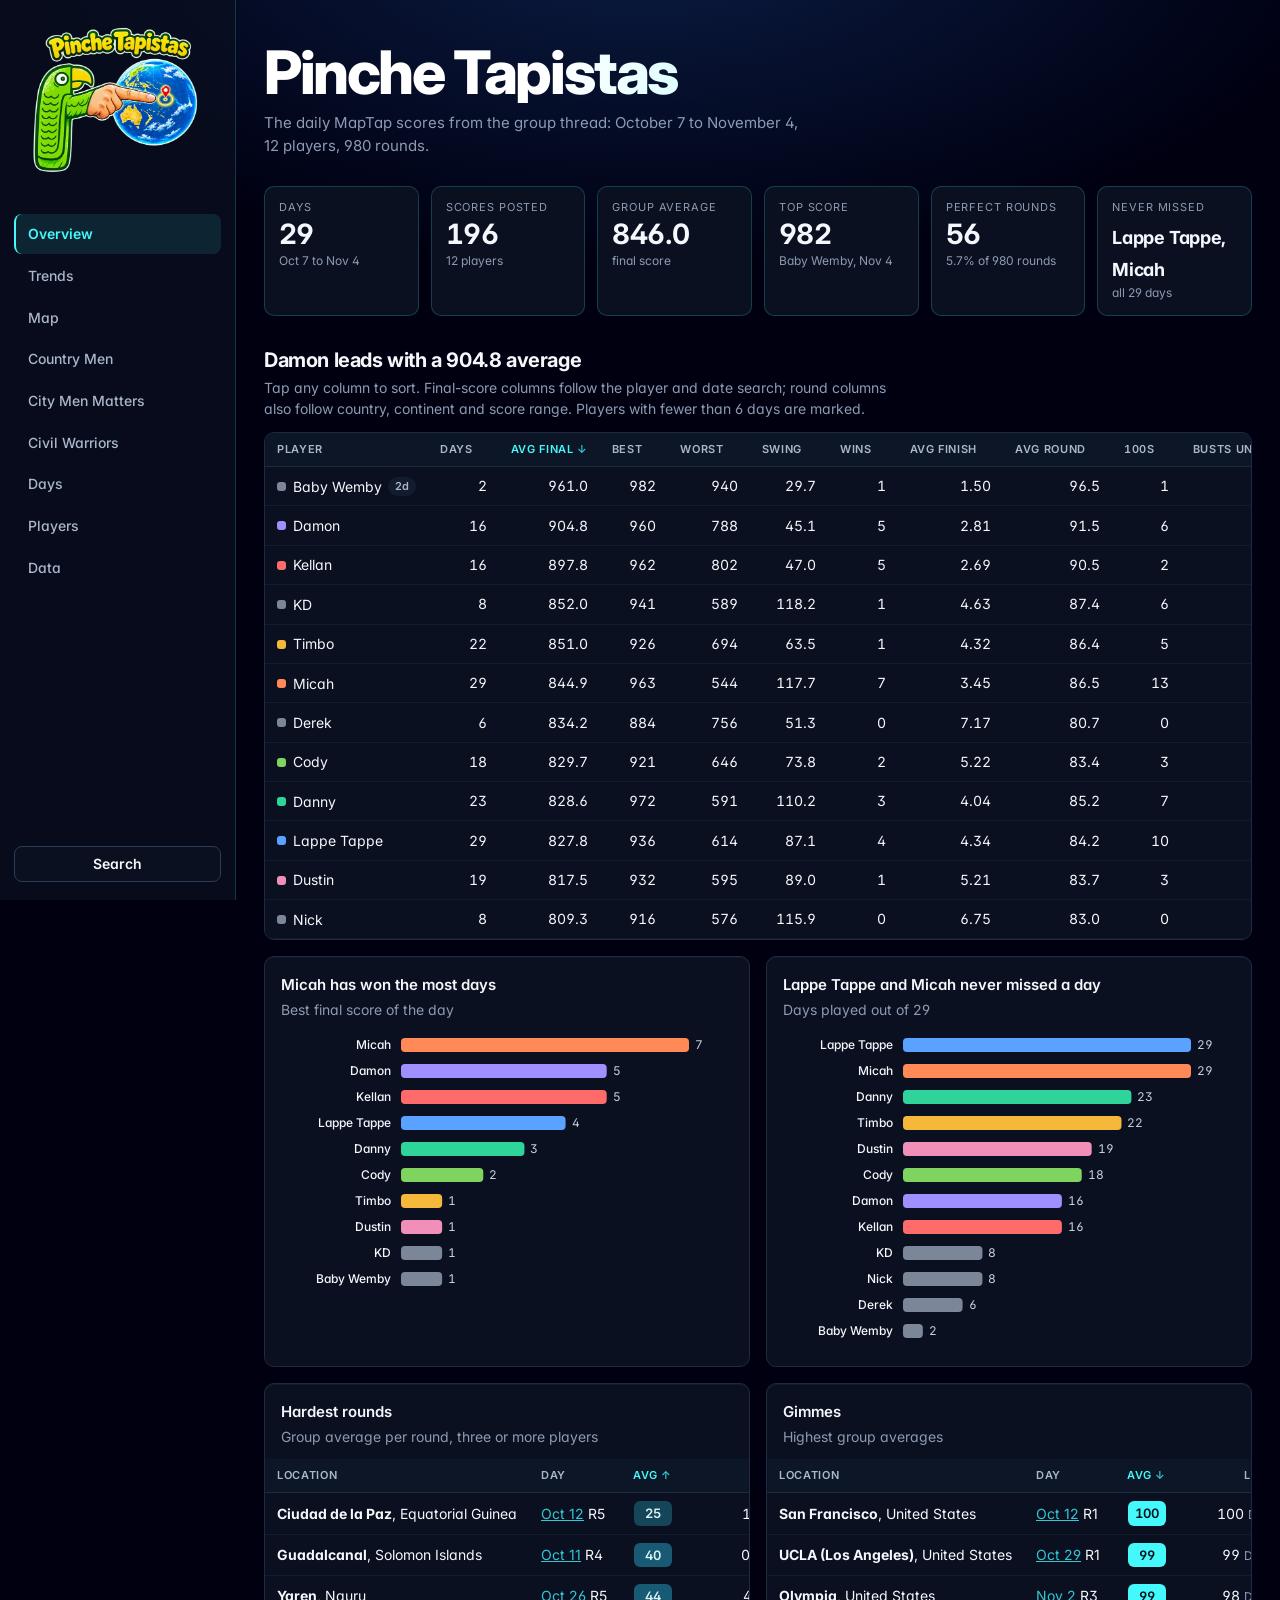
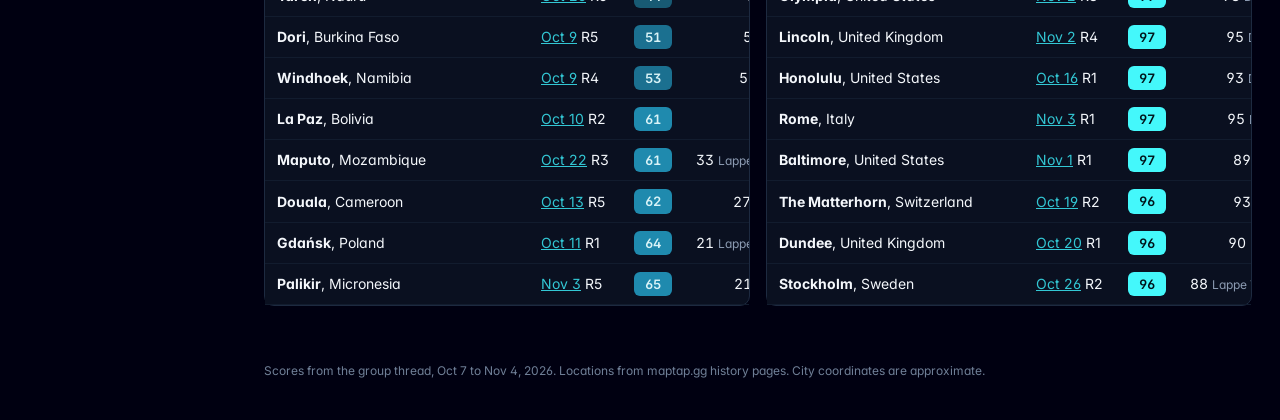
==== commit bbd2e30b: "Move navigation to a left sidebar and add the logo Tabs now live in a sticky left sidebar with the P" ====
--- a/index.html
+++ b/index.html
@@ -37,17 +37,30 @@
 .n,td.n,th.n{text-align:right;font-variant-numeric:tabular-nums}
 
 /* ---- top bar ---- */
-.top{position:sticky;top:0;z-index:30;background:rgba(0,0,17,.82);backdrop-filter:saturate(1.4) blur(8px);-webkit-backdrop-filter:saturate(1.4) blur(8px);border-bottom:1px solid rgba(68,248,251,.25)}
-.bar{max-width:1240px;margin:0 auto;display:flex;align-items:center;gap:12px;padding:8px 16px}
-.brand{display:flex;align-items:center;gap:8px;text-decoration:none;color:var(--leaf-900);flex:none}
-.brand img{width:36px;height:36px;object-fit:contain}
-.brand span{font:700 15px/1 Inter,system-ui,sans-serif;letter-spacing:.06em;text-transform:uppercase}
-.brand::before{content:"";width:10px;height:10px;border-radius:50%;background:var(--leaf-900);box-shadow:0 0 12px var(--leaf-900)}
-.tabs{display:flex;gap:2px;overflow-x:auto;scrollbar-width:none;flex:1;min-width:0;-webkit-mask-image:linear-gradient(90deg,#000 92%,transparent);mask-image:linear-gradient(90deg,#000 92%,transparent)}
-.tabs::-webkit-scrollbar{display:none}
-.tabs a{flex:none;color:var(--gray-600);text-decoration:none;padding:7px 11px;border-radius:6px;font-size:13px;font-weight:500;white-space:nowrap;transition:background-color .15s,color .15s}
+.app{display:grid;grid-template-columns:236px minmax(0,1fr);min-height:100vh}
+.side{position:sticky;top:0;align-self:start;height:100vh;display:flex;flex-direction:column;gap:14px;padding:18px 14px;background:rgba(10,16,32,.7);border-right:1px solid rgba(68,248,251,.18);overflow-y:auto;z-index:30}
+.brand{display:block;flex:none;padding:2px 6px 8px;text-decoration:none}
+.brand img{display:block;width:100%;max-width:176px;height:auto;margin:0 auto}
+.tabs{display:flex;flex-direction:column;gap:2px;flex:1;min-height:0}
+.tabs a{display:block;color:var(--gray-600);text-decoration:none;padding:9px 12px;border-radius:8px;border-left:2px solid transparent;font-size:14px;font-weight:500;white-space:nowrap;transition:background-color .15s,color .15s}
 .tabs a:hover{background:var(--gray-100);color:var(--gray-900)}
-.tabs a.on{background:var(--leaf-900);color:var(--on-accent);font-weight:600}
+.tabs a.on{background:rgba(68,248,251,.1);color:var(--leaf-900);border-left-color:var(--leaf-900);font-weight:600}
+.side-foot{flex:none}
+.side .fbtn{width:100%;justify-content:center;border-radius:8px}
+.content{min-width:0}
+.topf{position:sticky;top:0;z-index:25;background:rgba(0,0,17,.92);backdrop-filter:saturate(1.4) blur(8px);-webkit-backdrop-filter:saturate(1.4) blur(8px)}
+@media (max-width:860px){
+  .app{display:block}
+  .side{position:sticky;top:0;height:auto;flex-direction:row;align-items:center;gap:8px;padding:8px 12px;border-right:0;border-bottom:1px solid rgba(68,248,251,.25);background:rgba(0,0,17,.92);backdrop-filter:saturate(1.4) blur(8px);-webkit-backdrop-filter:saturate(1.4) blur(8px);overflow:visible}
+  .brand{flex:none;padding:0}
+  .brand img{width:46px;max-width:none}
+  .tabs{flex-direction:row;overflow-x:auto;scrollbar-width:none;flex:1;min-width:0;-webkit-mask-image:linear-gradient(90deg,#000 90%,transparent);mask-image:linear-gradient(90deg,#000 90%,transparent)}
+  .tabs::-webkit-scrollbar{display:none}
+  .tabs a{flex:none;padding:7px 11px;border-left:0;border-radius:6px;font-size:13px}
+  .tabs a.on{border-left:0}
+  .side .fbtn{width:auto;border-radius:999px}
+  .topf{position:static}
+}
 .fbtn{flex:none;display:inline-flex;align-items:center;gap:6px;border:1px solid var(--gray-300);background:var(--surface);border-radius:999px;padding:6px 12px;font-size:14px;font-weight:600;cursor:pointer}
 .fbtn:hover{background:var(--gray-100)}
 .fbtn .count{background:var(--sun);color:var(--on-accent);border-radius:999px;padding:0 7px;font-size:12px;display:none}
@@ -55,8 +68,8 @@
 
 /* ---- filter panel ---- */
 .fpanel{display:none;border-top:1px solid var(--gray-200);background:var(--surface)}
-.fpanel.open{display:block}
-.fgrid{max-width:1240px;margin:0 auto;padding:14px 16px 16px;display:grid;grid-template-columns:2fr 1fr 1fr;gap:14px 20px}
+.fpanel.open{display:block;border-bottom:1px solid var(--gray-200)}
+.fgrid{max-width:1180px;margin:0 auto;padding:14px 16px 16px;display:grid;grid-template-columns:2fr 1fr 1fr;gap:14px 20px}
 .fgrid label{display:block;font-size:13px;font-weight:600;color:var(--gray-700);margin-bottom:6px}
 .fgrid input,.fgrid select{width:100%;border:1px solid var(--gray-300);border-radius:8px;padding:7px 10px;background:var(--surface)}
 .pair{display:flex;gap:8px;align-items:center}.pair span{color:var(--gray-500);font-size:13px}
@@ -67,8 +80,8 @@
 .chip:hover{background:var(--gray-100)}
 .chip.on{background:var(--leaf-50);border-color:var(--leaf-700);color:var(--leaf-900);font-weight:600}
 .dot{width:9px;height:9px;border-radius:3px;display:inline-block;flex:none}
-.active-f{max-width:1240px;margin:0 auto;padding:0 16px;display:flex;gap:6px;flex-wrap:wrap}
-.active-f:not(:empty){padding:10px 16px 0}
+.active-f{max-width:1180px;margin:0 auto;padding:0 28px;display:flex;gap:6px;flex-wrap:wrap}
+.active-f:not(:empty){padding:10px 28px 8px}
 .af{display:inline-flex;align-items:center;gap:6px;background:var(--sun-100);border:1px solid rgba(68,248,251,.3);color:var(--gray-900);border-radius:999px;padding:3px 4px 3px 10px;font-size:13px}
 .af button{border:0;background:transparent;cursor:pointer;width:22px;height:22px;border-radius:999px;color:var(--gray-600)}
 .af button:hover{background:rgba(68,248,251,.3)}
@@ -78,7 +91,7 @@
 .btn.primary:hover{background:#7afbfd}
 
 /* ---- layout ---- */
-main{max-width:1240px;margin:0 auto;padding:20px 16px 48px}
+main{max-width:1180px;margin:0 auto;padding:28px 28px 56px}
 .view{display:none}.view.on{display:block}
 .hero{display:block;margin:14px 0 28px}
 .wordmark{margin:0 0 8px;font:800 clamp(34px,6vw,60px)/1.02 Inter,system-ui,sans-serif;letter-spacing:-.04em;background:linear-gradient(90deg,#fff 30%,#44f8fb);-webkit-background-clip:text;background-clip:text;color:transparent}
@@ -171,7 +184,7 @@
 .tip{position:fixed;z-index:50;pointer-events:none;background:var(--surface);border:1px solid var(--gray-200);border-radius:10px;box-shadow:0 10px 30px rgba(0,0,0,.55);padding:10px 12px;font-size:13px;line-height:1.45;max-width:min(320px,calc(100vw - 24px));display:none}
 .tip .m{color:var(--gray-500)}
 .toast{position:fixed;left:50%;bottom:20px;transform:translateX(-50%);background:var(--leaf-900);color:var(--on-accent);padding:8px 14px;border-radius:8px;font-size:13px;display:none;z-index:60}
-footer{max-width:1240px;margin:0 auto;padding:0 16px 40px;color:var(--gray-400);font-size:12px}
+footer{max-width:1180px;margin:0 auto;padding:0 28px 40px;color:var(--gray-400);font-size:12px}
 @media (prefers-reduced-motion:reduce){*{transition:none!important;animation:none!important}}
 @media (max-width:600px){
   .brand span{display:none}
@@ -183,10 +196,10 @@
 </style>
 </head>
 <body>
-<div class="top">
-  <div class="bar">
-    <a class="brand" href="#overview" aria-label="Pinche Tapistas home"><span>Pinche Tapistas</span></a>
-    <nav class="tabs" id="tabs" aria-label="Views">
+<div class="app">
+<aside class="side">
+  <a class="brand" href="#overview" aria-label="Pinche Tapistas home"><img src="[data-uri]" alt="Pinche Tapistas"></a>
+  <nav class="tabs" id="tabs" aria-label="Views">
       <a href="#overview">Overview</a>
       <a href="#trends">Trends</a>
       <a href="#map">Map</a>
@@ -197,8 +210,10 @@
       <a href="#players">Players</a>
       <a href="#data">Data</a>
     </nav>
-    <button class="fbtn" id="fbtn" aria-expanded="false" aria-controls="fpanel">Search <span class="count" id="fcount">0</span></button>
-  </div>
+  <div class="side-foot"><button class="fbtn" id="fbtn" aria-expanded="false" aria-controls="fpanel">Search <span class="count" id="fcount">0</span></button></div>
+</aside>
+<div class="content">
+<div class="topf">
   <div class="fpanel" id="fpanel">
     <div class="fgrid">
       <div><label>Players</label><div class="chips" id="fPlayers"></div></div>
@@ -220,7 +235,6 @@
   </div>
   <div class="active-f" id="activeF"></div>
 </div>
-
 <main>
 <!-- OVERVIEW -->
 <section class="view" id="overview">
@@ -364,6 +378,8 @@
 </section>
 </main>
 <footer>Scores from the group thread, Oct 7 to Nov 4, 2026. Locations from maptap.gg history pages. City coordinates are approximate.</footer>
+</div>
+</div>
 <div class="tip" id="tip" role="status"></div>
 <div class="toast" id="toast" role="status"></div>
 
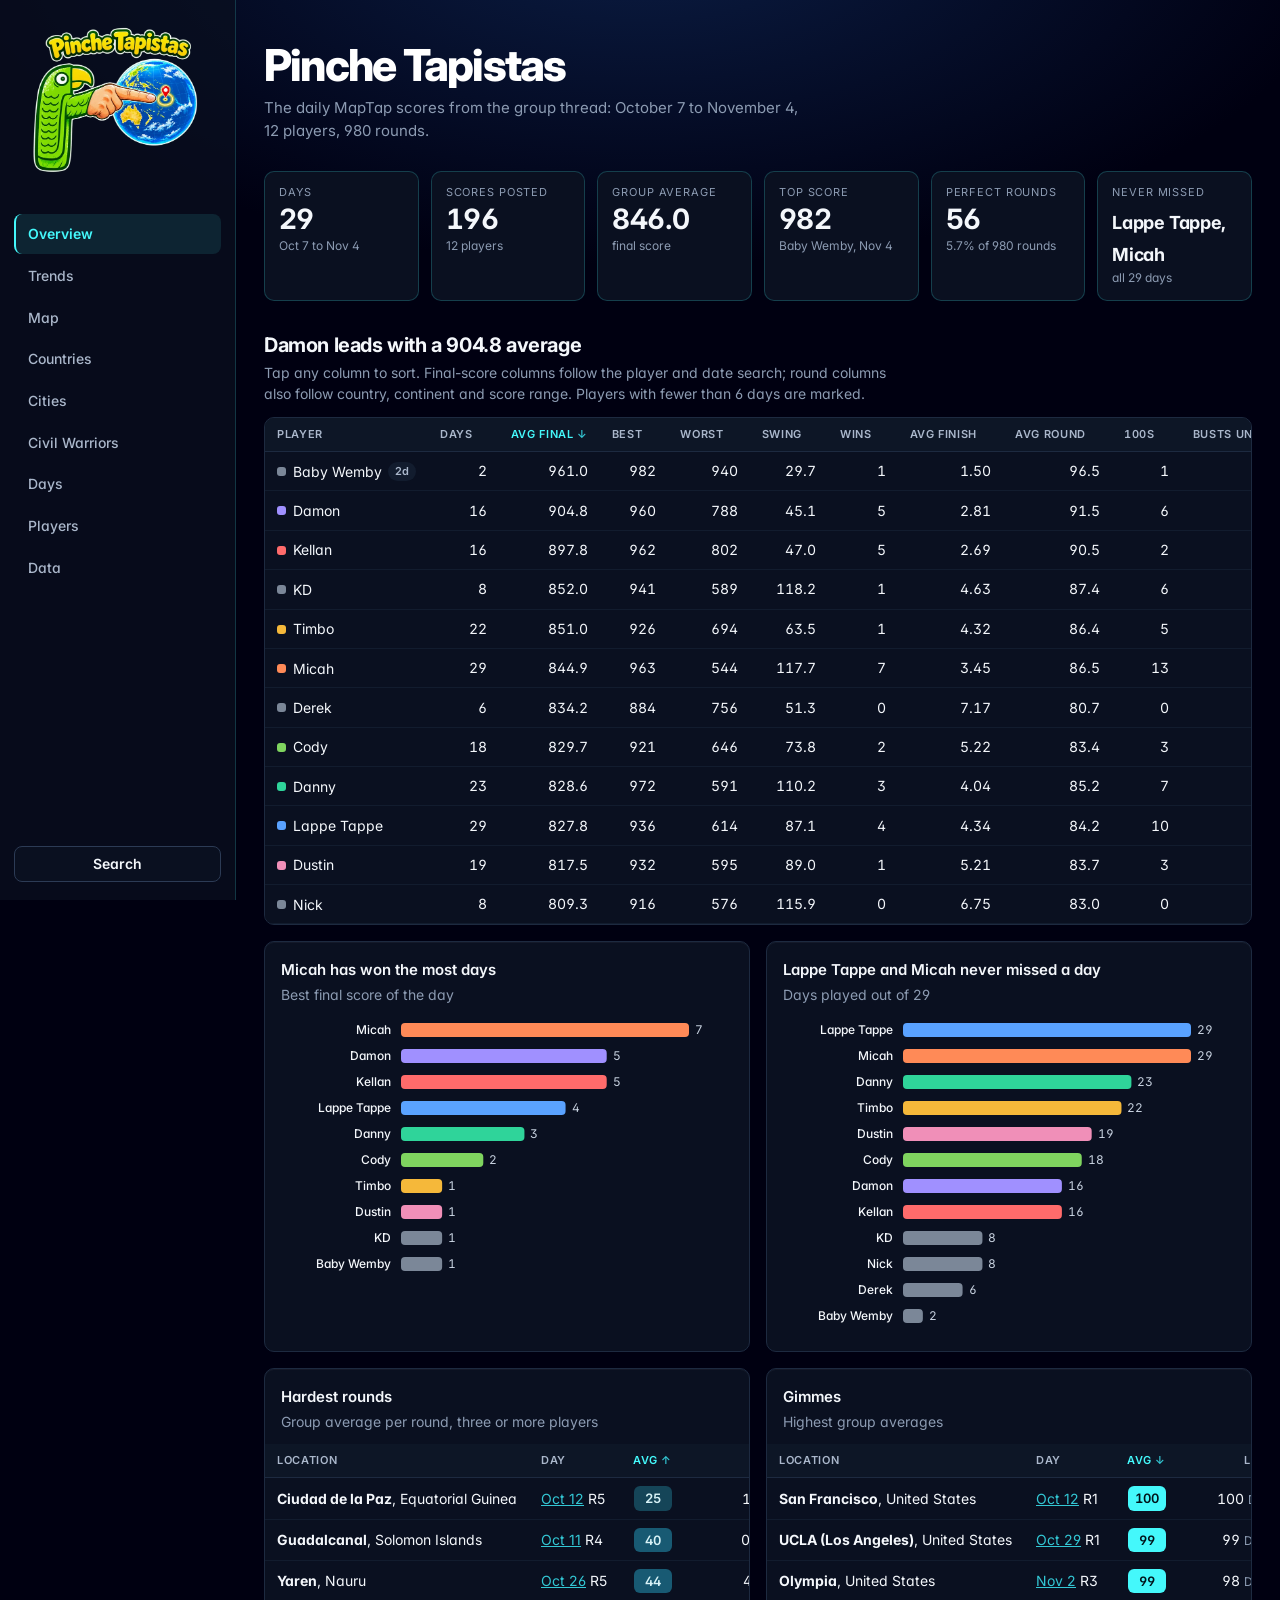
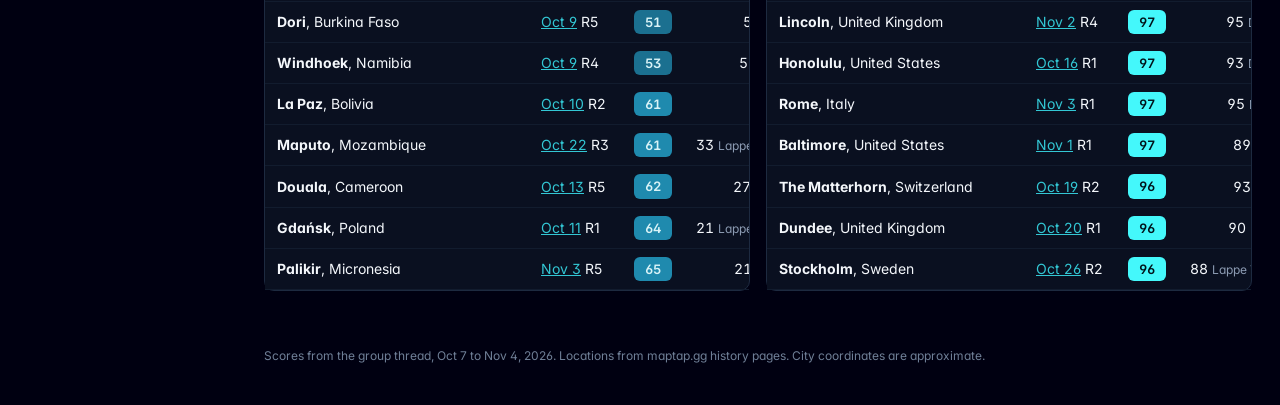
==== commit db8a7a4f: "Rename Country Men to Countries and add taps by country and person Plain labels for the Countries an" ====
--- a/index.html
+++ b/index.html
@@ -94,7 +94,7 @@
 main{max-width:1180px;margin:0 auto;padding:28px 28px 56px}
 .view{display:none}.view.on{display:block}
 .hero{display:block;margin:14px 0 28px}
-.wordmark{margin:0 0 8px;font:800 clamp(34px,6vw,60px)/1.02 Inter,system-ui,sans-serif;letter-spacing:-.04em;background:linear-gradient(90deg,#fff 30%,#44f8fb);-webkit-background-clip:text;background-clip:text;color:transparent}
+.wordmark{margin:0 0 8px;font:800 clamp(28px,4.5vw,44px)/1.05 Inter,system-ui,sans-serif;letter-spacing:-.04em;background:linear-gradient(90deg,#fff 30%,#44f8fb);-webkit-background-clip:text;background-clip:text;color:transparent}
 .hero p{margin:0;color:var(--gray-500);font-size:15px;max-width:60ch}
 @media (max-width:600px){.hero{margin:6px 0 20px}}
 h2{font:700 20px/1.25 Inter,system-ui,sans-serif;letter-spacing:-.02em;margin:32px 0 4px;color:var(--gray-900)}
@@ -203,8 +203,8 @@
       <a href="#overview">Overview</a>
       <a href="#trends">Trends</a>
       <a href="#map">Map</a>
-      <a href="#country-men">Country Men</a>
-      <a href="#city-men">City Men Matters</a>
+      <a href="#country-men">Countries</a>
+      <a href="#city-men">Cities</a>
       <a href="#civil-warriors">Civil Warriors</a>
       <a href="#days">Days</a>
       <a href="#players">Players</a>
@@ -293,12 +293,15 @@
 
 <!-- COUNTRY MEN -->
 <section class="view" id="country-men">
-  <h2 id="cmTitle">Country Men</h2>
-  <p class="sub">The Country Man of a country is whoever has the best average there, with at least two rounds in it.</p>
+  <h2 id="cmTitle">Countries</h2>
+  <p class="sub">Scores and taps by country. A player counts as the top average in a country once they have at least two rounds there.</p>
   <div class="grid2">
-    <div class="card"><h3>Countries owned</h3><p class="sub">How many countries each player is Country Man of</p><div id="cmOwned"></div></div>
-    <div class="card"><h3>Country maxes</h3><p class="sub">Who holds the top single score in the most countries</p><div id="cmMaxes"></div></div>
-  </div>
+    <div class="card"><h3>Top average</h3><p class="sub">Countries where each player has the best average</p><div id="cmOwned"></div></div>
+    <div class="card"><h3>Top single score</h3><p class="sub">Countries where each player holds or shares the best score</p><div id="cmMaxes"></div></div>
+  </div>
+  <h2>Taps by country and person</h2>
+  <p class="sub">Each cell is that player's average score in the country, with the number of taps beside it. Sort by any column.</p>
+  <div class="card flush"><div class="tw tall" id="cptable"></div></div>
   <h2>Min, average and max by country</h2>
   <p class="sub">The bar spans the worst to best round score; the dot is the average. Sorted hardest first.</p>
   <div class="card"><div class="tw tall" id="range"></div></div>
@@ -309,8 +312,8 @@
 
 <!-- CITY MEN -->
 <section class="view" id="city-men">
-  <h2 id="cityTitle">City Men Matters</h2>
-  <p class="sub">A City Man is whoever posted the top score at a city. Ties count for everyone tied.</p>
+  <h2 id="cityTitle">Cities</h2>
+  <p class="sub">Top score at each city. Ties count for everyone tied.</p>
   <div class="grid2">
     <div class="card"><h3>Cities topped</h3><div id="cityKings"></div></div>
     <div class="card"><h3>Biggest splits</h3><p class="sub">Widest gap between best and worst score at one city</p><div id="splits"></div></div>
@@ -667,10 +670,18 @@
   const C=countryRows();
   const own=d3.rollup(C.filter(c=>c.man),v=>v.length,c=>c.man.p);
   const ownL=[...own].sort((a,b)=>b[1]-a[1]);
-  $('#cmTitle').textContent=ownL[0]?`${ownL[0][0]} is Country Man of ${ownL[0][1]} countries`:'Country Men';
-  hbar('#cmOwned',ownL.map(([p,v])=>({label:p,v,color:col(p),tip:`<b>${p}</b> owns ${v}<br><span class="m">${C.filter(c=>c.man&&c.man.p===p).map(c=>c.country).join(', ')}</span>`})));
+  $('#cmTitle').textContent=ownL[0]?`Countries: ${ownL[0][0]} has the best average in ${ownL[0][1]}`:'Countries';
+  hbar('#cmOwned',ownL.map(([p,v])=>({label:p,v,color:col(p),tip:`<b>${p}</b> has the best average in ${v}<br><span class="m">${C.filter(c=>c.man&&c.man.p===p).map(c=>c.country).join(', ')}</span>`})));
   const mx=new Map();C.forEach(c=>c.maxers.forEach(p=>mx.set(p,(mx.get(p)||0)+1)));
   hbar('#cmMaxes',[...mx].sort((a,b)=>b[1]-a[1]).map(([p,v])=>({label:p,v,color:col(p),tip:`<b>${p}</b> holds or shares the top score in ${v} countries<br><span class="m">${C.filter(c=>c.maxers.includes(p)).map(c=>c.country).join(', ')}</span>`})));
+  const cp=d3.rollup(FR,v=>({avg:d3.mean(v,r=>r.score),n:v.length}),r=>r.country,r=>r.player);
+  const PL=ORDER.filter(q=>FR.some(r=>r.player===q));
+  const cell=(c,q)=>(cp.get(c.country)||new Map()).get(q);
+  table('#cptable',[
+    {h:'Country',v:c=>c.country,f:c=>`<b>${c.country}</b>`},
+    {h:'Taps',v:c=>c.n,n:1,f:c=>c.n},
+    ...PL.map(q=>({h:q,n:1,v:c=>{const o=cell(c,q);return o?o.n:0},f:c=>{const o=cell(c,q);return o?`${heat(o.avg)}<span class="who">×${o.n}</span>`:'<span class="small">·</span>'}}))
+  ],C,{sort:1});
   rangePlot(C.slice().sort((a,b)=>a.avg-b.avg));
   table('#ctable',[
     {h:'Country',v:c=>c.country,f:c=>`<b>${c.country}</b>`},
@@ -681,7 +692,7 @@
     {h:'Average',v:c=>c.avg,n:1,f:c=>heat(c.avg)},
     {h:'Max',v:c=>c.hi.score,n:1,f:c=>`${heat(c.hi.score)}<span class="who">${c.maxers.length>2?c.maxers.length+' tied':c.maxers.join(', ')}</span>`},
     {h:'100s',v:c=>c.perf,n:1,f:c=>c.perf},
-    {h:'Country Man',v:c=>c.man?c.man.avg:null,n:1,f:c=>c.man?`${pl(c.man.p)} <span class="who">${f1(c.man.avg)} over ${c.man.n}</span>`:'<span class="small">needs 2 rounds</span>'},
+    {h:'Top average',v:c=>c.man?c.man.avg:null,n:1,f:c=>c.man?`<b>${c.man.p}</b> <span class="who">${f1(c.man.avg)} over ${c.man.n}</span>`:'<span class="small">needs 2 rounds</span>'},
     {h:'Cities',v:c=>c.cities.join(', '),wrap:1},
   ],C,{sort:5,desc:false});
 }
@@ -698,7 +709,7 @@
   g.append('line').attr('x1',d=>x(d.lo.score)).attr('x2',d=>x(d.hi.score)).attr('y1',rh/2).attr('y2',rh/2).attr('stroke','#1d6a7d').attr('stroke-width',6).attr('stroke-linecap','round');
   g.append('circle').attr('cx',d=>x(d.avg)).attr('cy',rh/2).attr('r',5).attr('fill','var(--leaf-900)').attr('stroke','var(--bg)').attr('stroke-width',2);
   g.append('text').attr('class','val').attr('x',w-m.r+8).attr('y',rh/2+4).text(d=>f1(d.avg));
-  tipOn(g,d=>`<b>${d.country}</b> <span class="m">${d.n} rounds</span><br>min <b>${d.lo.score}</b> ${d.lo.player}<br>average <b>${f1(d.avg)}</b><br>max <b>${d.hi.score}</b> ${d.maxers.join(', ')}${d.man?`<br>Country Man: ${d.man.p} (${f1(d.man.avg)})`:''}`);
+  tipOn(g,d=>`<b>${d.country}</b> <span class="m">${d.n} rounds</span><br>min <b>${d.lo.score}</b> ${d.lo.player}<br>average <b>${f1(d.avg)}</b><br>max <b>${d.hi.score}</b> ${d.maxers.join(', ')}${d.man?`<br>Top average: ${d.man.p} (${f1(d.man.avg)})`:''}`);
 }
 
 /* ================= CITY MEN ================= */
@@ -714,7 +725,7 @@
   const C=cityRows();
   const k=new Map();C.forEach(c=>c.kings.forEach(p=>k.set(p,(k.get(p)||0)+1)));
   const kl=[...k].sort((a,b)=>b[1]-a[1]);
-  $('#cityTitle').textContent=kl[0]?`City Men Matters: ${kl[0][0]} tops ${kl[0][1]} cities`:'City Men Matters';
+  $('#cityTitle').textContent=kl[0]?`Cities: ${kl[0][0]} has the top score in ${kl[0][1]}`:'Cities';
   hbar('#cityKings',kl.map(([p,v])=>({label:p,v,color:col(p),tip:`<b>${p}</b> topped ${v} of ${C.length} cities`})));
   const sp=C.filter(c=>c.n>=3).sort((a,b)=>b.spread-a.spread).slice(0,10);
   splitsChart(sp);
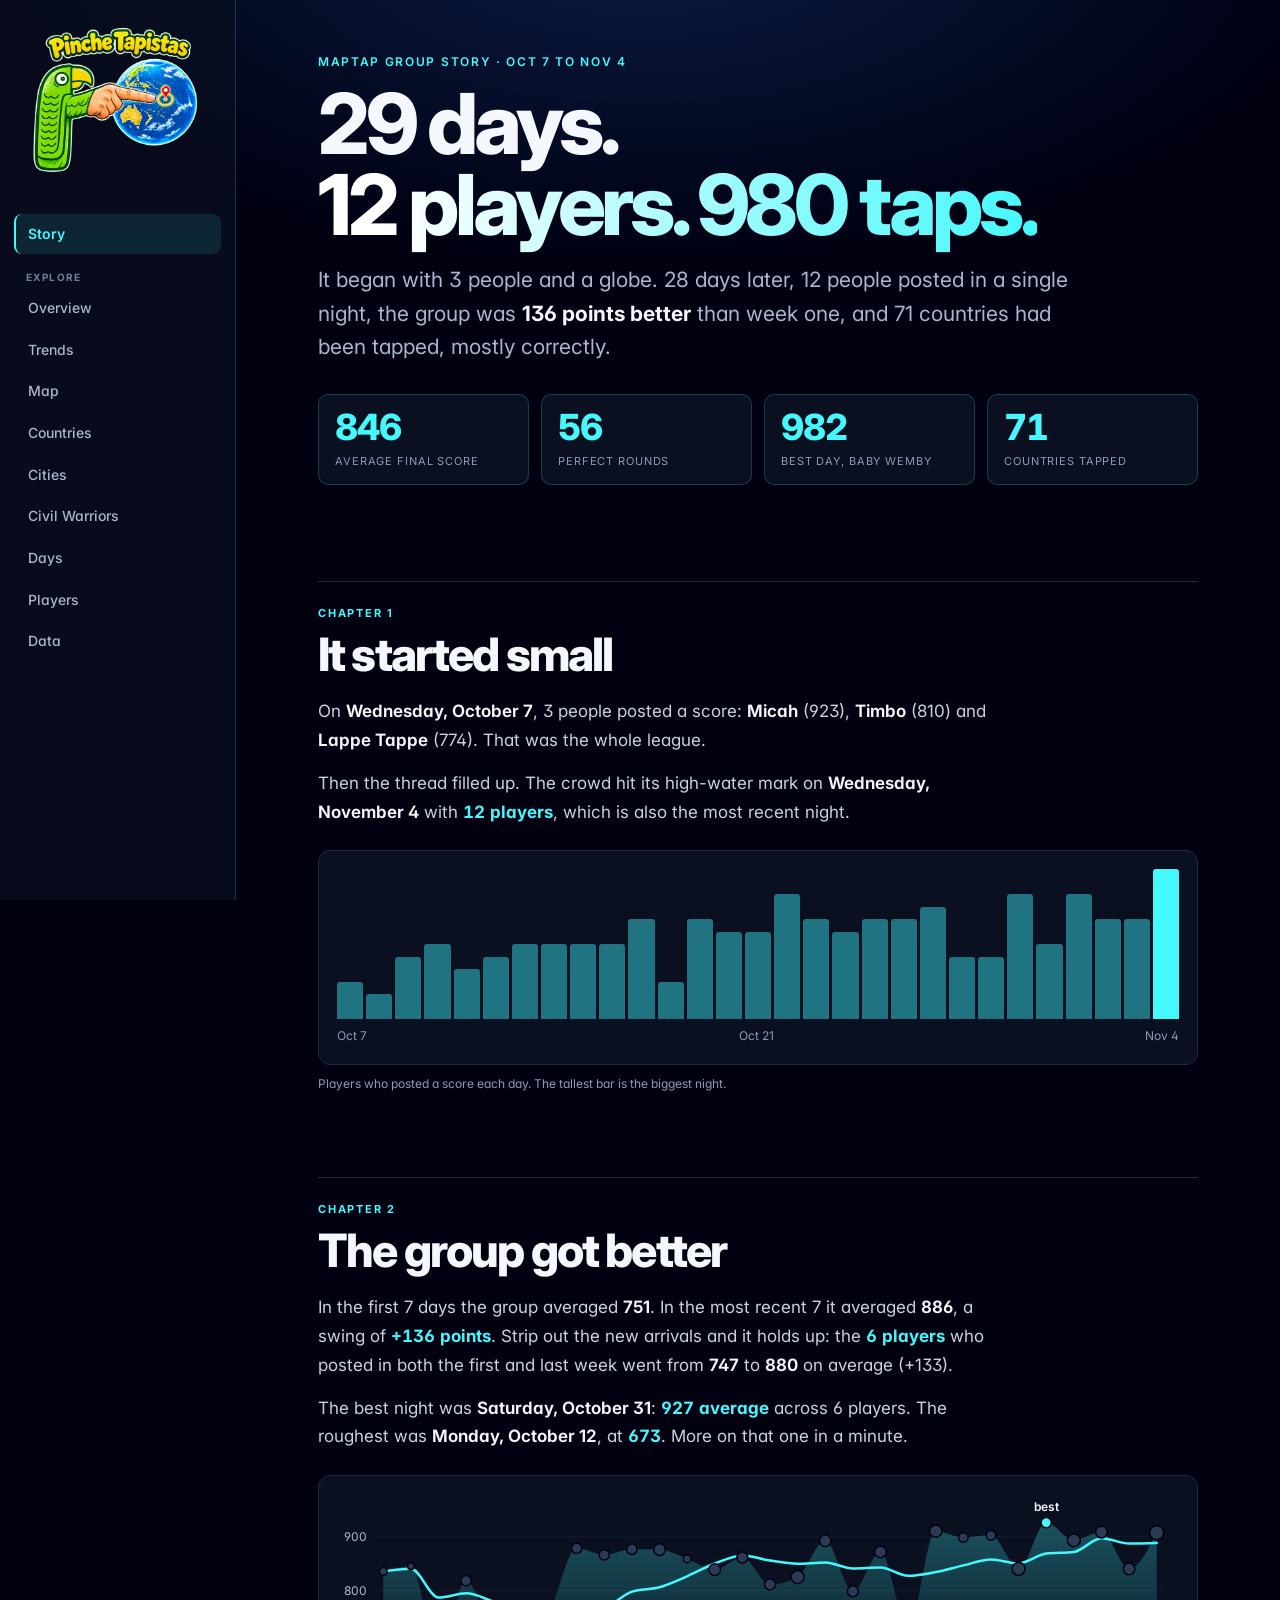
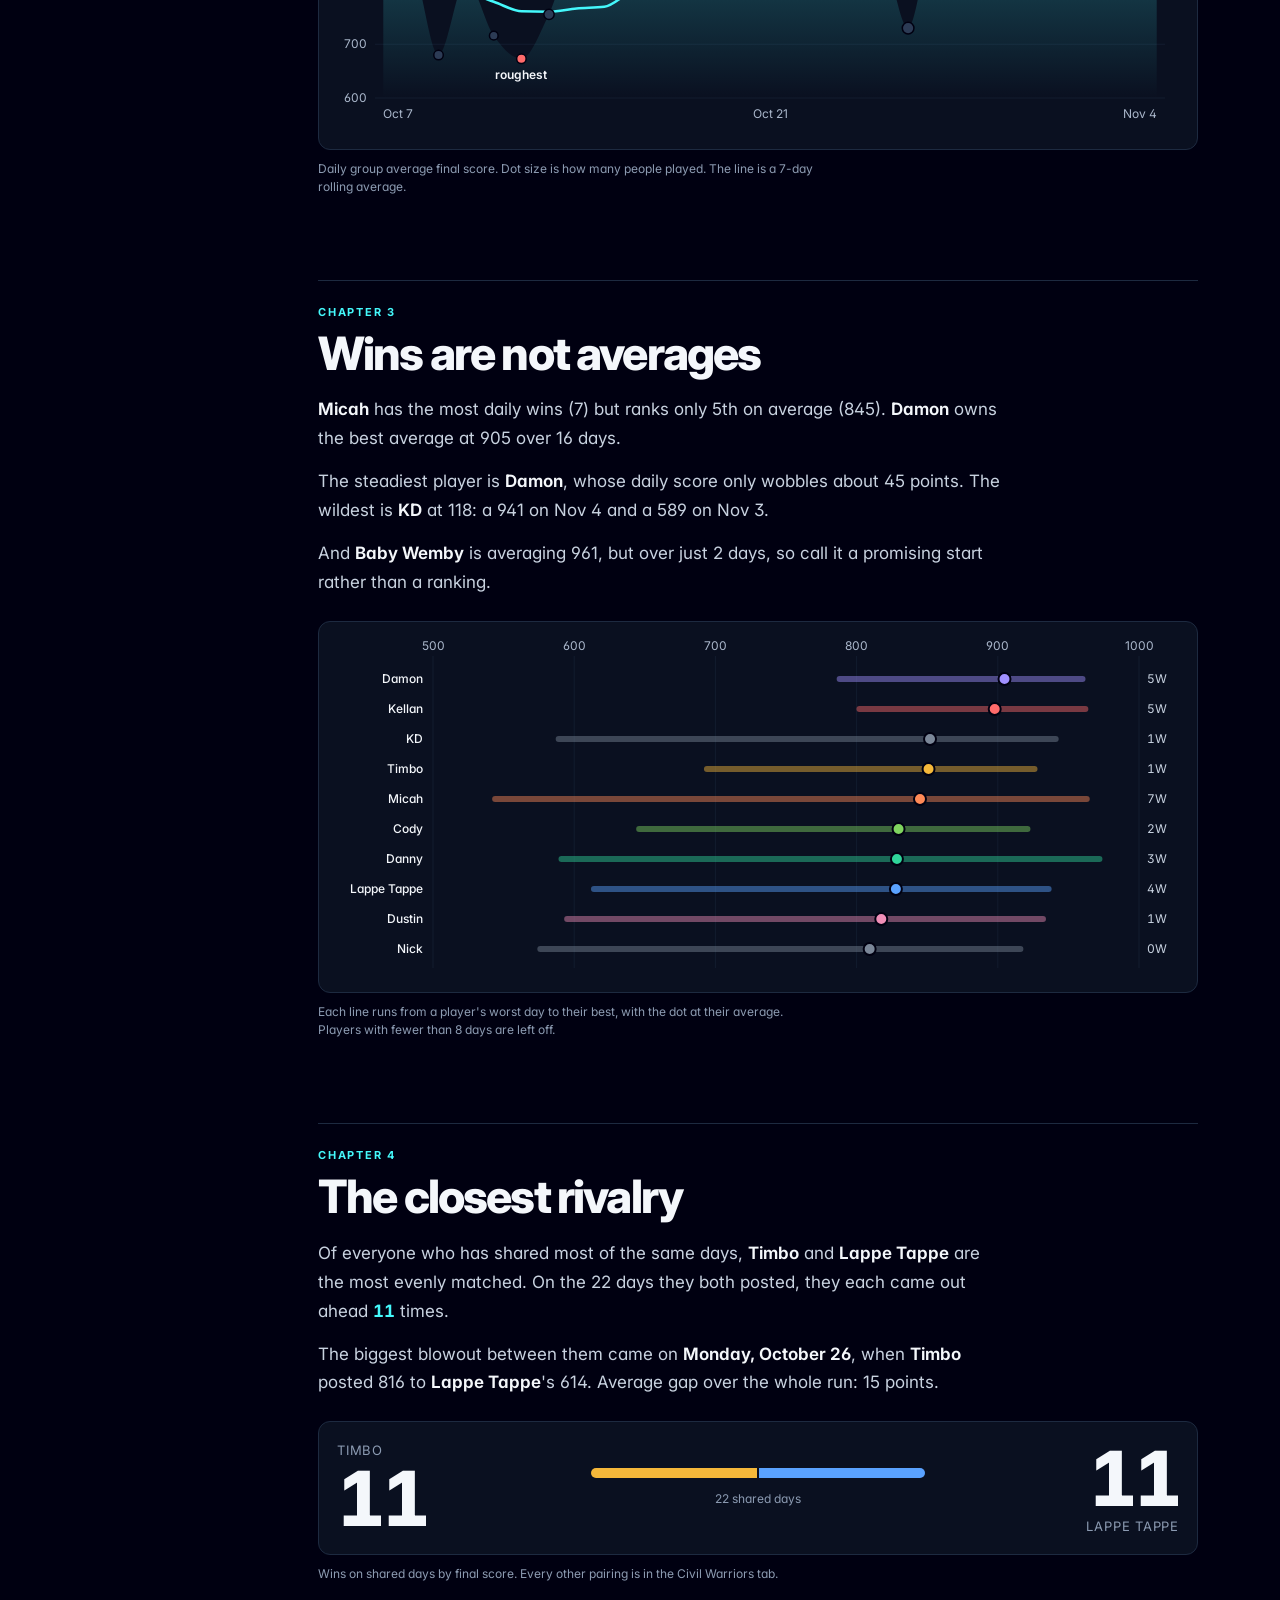
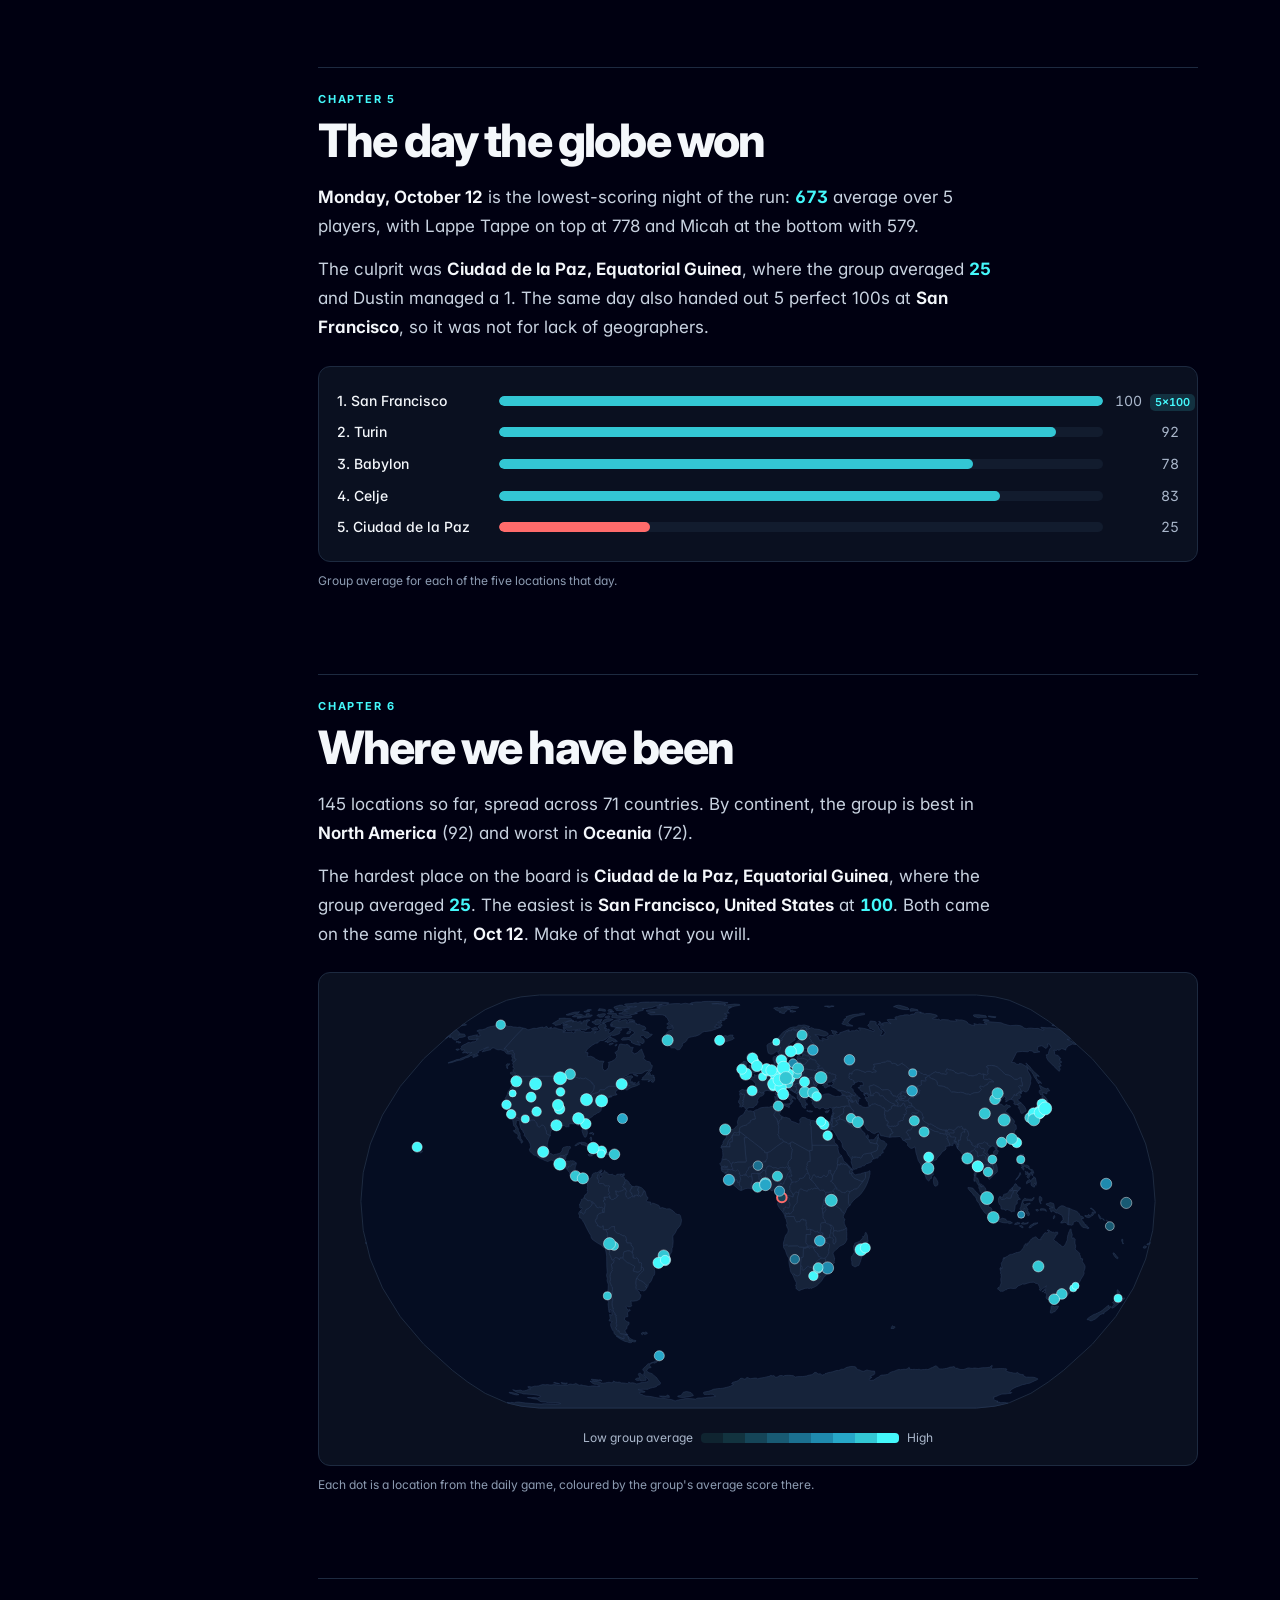
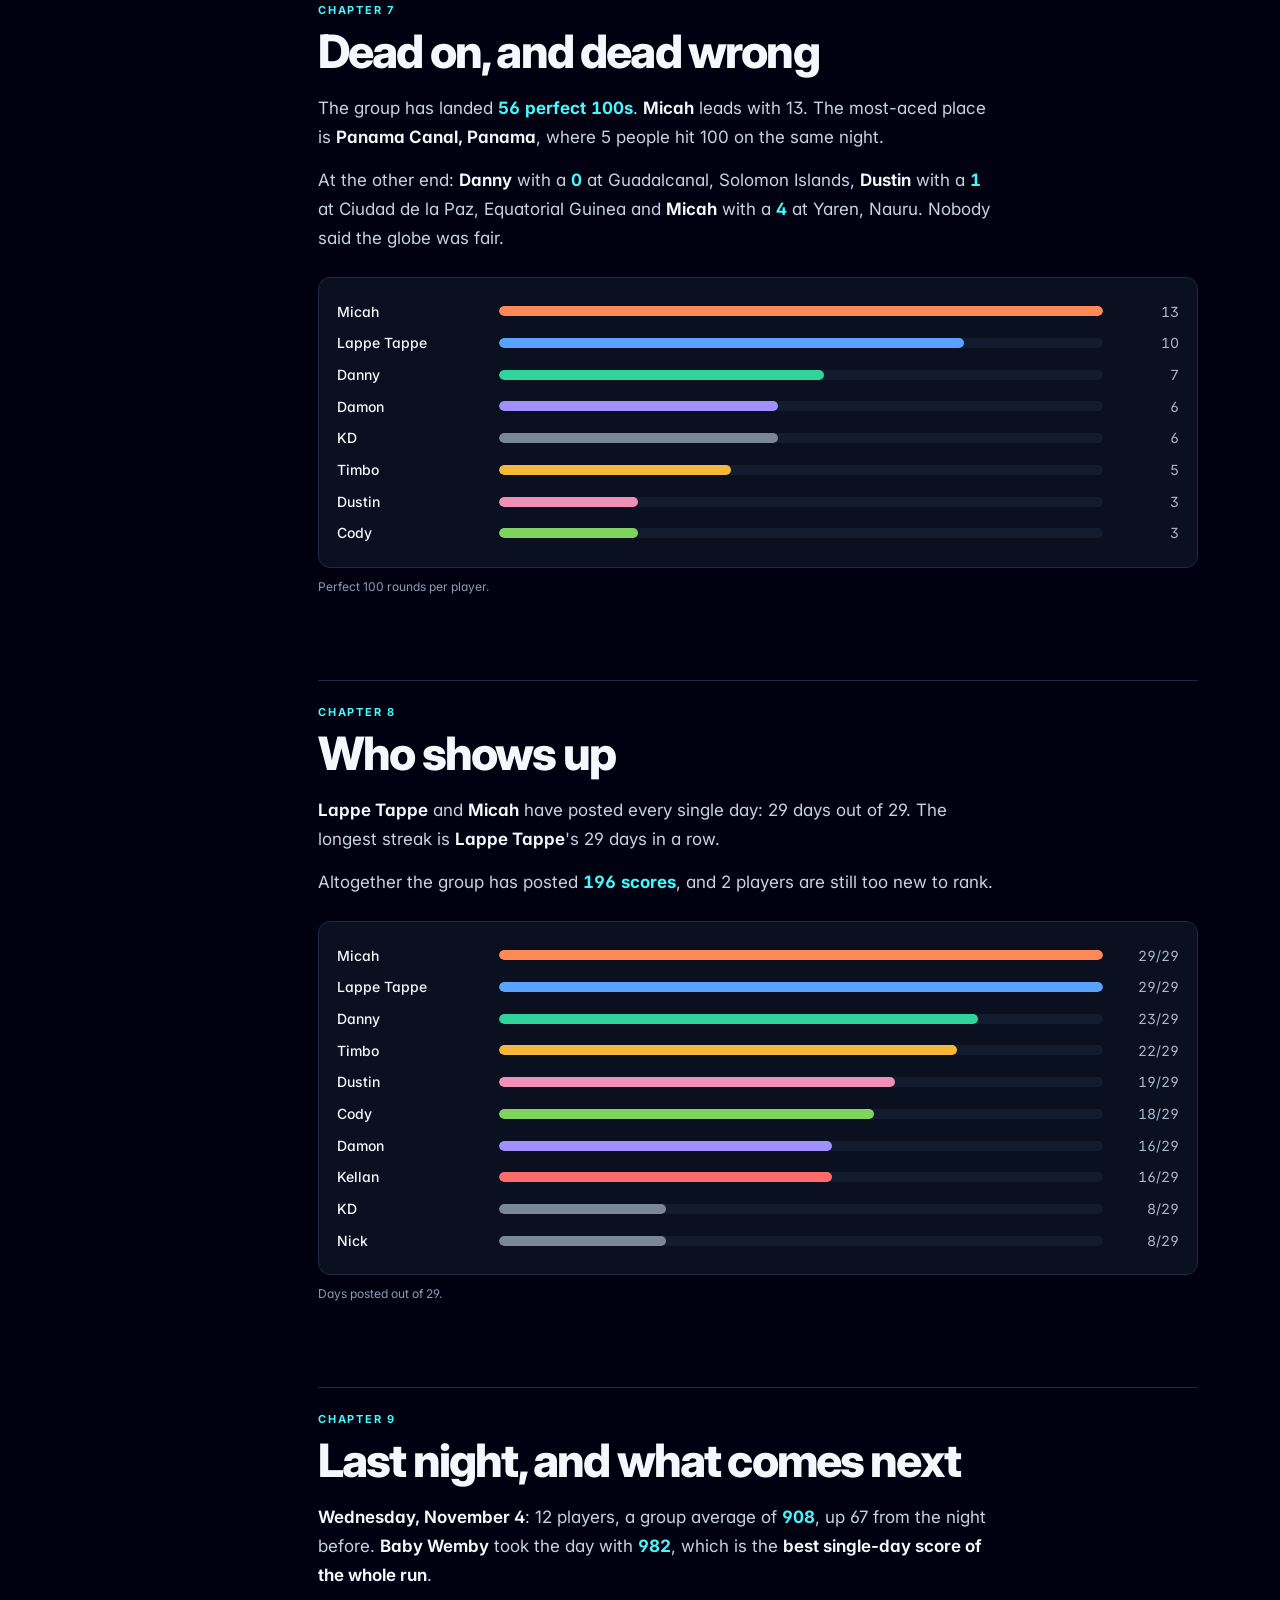
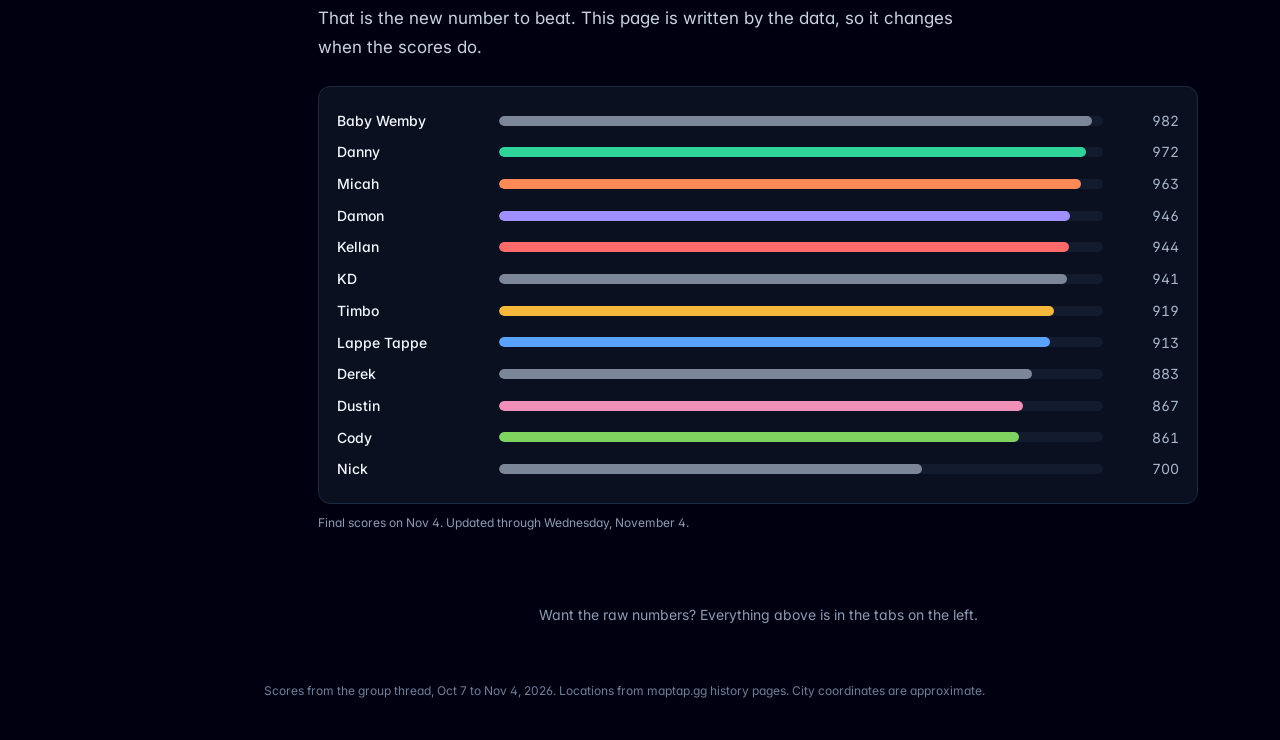
==== commit 3c3398fd: "Add the Story view, split source files, and auto-rebuild workflow - New default Story view: nine cha" ====
--- a/index.html
+++ b/index.html
@@ -193,6 +193,55 @@
   th,td{padding:7px 9px;font-size:13px}
   h2{font-size:20px}
 }
+/* ---- story ---- */
+#story{max-width:880px;margin:0 auto}
+.st-hero{padding:28px 0 12px}
+.st-eyebrow{font:600 12px/1 Inter,system-ui,sans-serif;letter-spacing:.14em;text-transform:uppercase;color:var(--leaf-900)}
+.st-h1{margin:16px 0 18px;font:800 clamp(40px,8vw,84px)/.96 Inter,system-ui,sans-serif;letter-spacing:-.05em;color:var(--gray-900)}
+.st-h1 em{font-style:normal;background:linear-gradient(90deg,#fff 10%,#44f8fb);-webkit-background-clip:text;background-clip:text;color:transparent}
+.st-lede{margin:0;max-width:58ch;font-size:clamp(17px,2.3vw,21px);line-height:1.6;color:var(--gray-600)}
+.st-lede b{color:var(--gray-900)}
+.st-stats{display:grid;grid-template-columns:repeat(4,1fr);gap:12px;margin-top:30px}
+.st-stat{background:var(--surface);border:1px solid rgba(68,248,251,.2);border-radius:10px;padding:14px 16px}
+.st-stat .v{font:800 clamp(26px,4vw,36px)/1 Inter,system-ui,sans-serif;letter-spacing:-.03em;font-variant-numeric:tabular-nums;color:var(--leaf-900)}
+.st-stat .k{margin-top:8px;font-size:11px;letter-spacing:.08em;text-transform:uppercase;color:var(--gray-500)}
+.st-ch{margin-top:84px;padding-top:26px;border-top:1px solid var(--gray-200)}
+.st-num{font:700 11px/1 Inter,system-ui,sans-serif;letter-spacing:.16em;text-transform:uppercase;color:var(--leaf-900)}
+.st-ch h2{margin:12px 0 18px;font:800 clamp(28px,4.6vw,46px)/1.04 Inter,system-ui,sans-serif;letter-spacing:-.04em;color:var(--gray-900)}
+.st-ch p{margin:0 0 14px;max-width:62ch;font-size:17px;line-height:1.7;color:var(--gray-700)}
+.st-ch p b{color:var(--gray-900);font-weight:650}
+.hl{color:var(--leaf-900);font-weight:700;font-variant-numeric:tabular-nums}
+.st-viz{margin-top:24px;padding:18px;background:var(--surface);border:1px solid var(--gray-200);border-radius:12px}
+.st-cap{margin:10px 0 0!important;font-size:12px!important;line-height:1.5!important;color:var(--gray-500)!important}
+.st-end{margin:72px 0 0;text-align:center;color:var(--gray-500);font-size:14px}
+.st-cols{display:flex;align-items:flex-end;gap:3px;height:150px}
+.st-cols i{flex:1;min-width:2px;border-radius:3px 3px 0 0;background:var(--leaf-700);opacity:.55}
+.st-cols i.pk{background:var(--leaf-900);opacity:1}
+.st-axis{display:flex;justify-content:space-between;margin-top:8px;font-size:12px;color:var(--gray-500)}
+.st-bars .row{display:grid;grid-template-columns:minmax(84px,150px) 1fr 64px;gap:12px;align-items:center;padding:5px 0;font-size:14px}
+.st-bars .nm{color:var(--gray-900);font-weight:500;overflow:hidden;text-overflow:ellipsis;white-space:nowrap}
+.st-bars .bar{height:10px;border-radius:5px;background:var(--gray-100);overflow:hidden}
+.st-bars .bar i{display:block;height:100%;border-radius:5px;background:var(--leaf-700)}
+.st-bars .vl{text-align:right;font-variant-numeric:tabular-nums;color:var(--gray-600);white-space:nowrap}
+.st-bars .pf{display:inline-block;margin-left:4px;padding:0 5px;border-radius:5px;background:rgba(68,248,251,.14);color:var(--leaf-900);font-size:11px;font-weight:600}
+.st-vs{display:grid;grid-template-columns:1fr minmax(120px,1.4fr) 1fr;gap:16px;align-items:center}
+.st-vs .pn{display:block;font-size:13px;letter-spacing:.06em;text-transform:uppercase;color:var(--gray-500)}
+.st-vs .pv{display:block;font:800 clamp(44px,9vw,76px)/1 Inter,system-ui,sans-serif;letter-spacing:-.05em;font-variant-numeric:tabular-nums;color:var(--gray-900)}
+.st-vs .r{text-align:right}
+.st-vs .mid{text-align:center}
+.st-vs .split{display:flex;height:10px;border-radius:5px;overflow:hidden;gap:2px;margin-bottom:8px}
+.st-vs .split i{display:block;height:100%}
+body[data-view="story"] .side-foot{display:none}
+.navlabel{padding:16px 12px 4px;font:700 10px/1 Inter,system-ui,sans-serif;letter-spacing:.14em;text-transform:uppercase;color:var(--gray-400)}
+@media (max-width:860px){.navlabel{display:none}}
+@media (max-width:600px){
+  .st-stats{grid-template-columns:repeat(2,1fr)}
+  .st-ch{margin-top:60px}
+  .st-ch p{font-size:16px}
+  .st-viz{padding:12px}
+  .st-bars .row{grid-template-columns:minmax(70px,110px) 1fr 54px;gap:8px}
+}
+
 </style>
 </head>
 <body>
@@ -200,6 +249,8 @@
 <aside class="side">
   <a class="brand" href="#overview" aria-label="Pinche Tapistas home"><img src="[data-uri]" alt="Pinche Tapistas"></a>
   <nav class="tabs" id="tabs" aria-label="Views">
+      <a href="#story">Story</a>
+      <span class="navlabel">Explore</span>
       <a href="#overview">Overview</a>
       <a href="#trends">Trends</a>
       <a href="#map">Map</a>
@@ -236,6 +287,9 @@
   <div class="active-f" id="activeF"></div>
 </div>
 <main>
+<!-- STORY -->
+<section class="view" id="story"></section>
+
 <!-- OVERVIEW -->
 <section class="view" id="overview">
   <div class="hero">
@@ -932,11 +986,259 @@
 }
 function changed(){applyFilters();syncFilterUI();render()}
 
+/* ================= STORY ================= */
+/* Everything below is computed from the data. Add a day of scores and the numbers, names and sentences change with it. */
+const L=a=>a.length<2?(a[0]||''):a.length===2?a.join(' and '):a.slice(0,-1).join(', ')+' and '+a.at(-1);
+const nn=(n,w,ws)=>`${n} ${n===1?w:(ws||w+'s')}`;
+const sB=t=>`<b>${t}</b>`, sH=t=>`<span class="hl">${t}</span>`;
+const sgn=v=>(v>=0?'+':'−')+f0(Math.abs(v));
+const ordinal=n=>{const s=['th','st','nd','rd'],v=n%100;return n+(s[(v-20)%10]||s[v]||s[0])};
+
+function storyModel(){
+  const days=ALLDAYS,N=days.length;
+  const posts=days.map(d=>{
+    const rows=ORDER.filter(p=>POSTS[d+'|'+p]!=null).map(p=>({p,s:POSTS[d+'|'+p]})).sort((a,b)=>b.s-a.s);
+    return {d,rows,n:rows.length,avg:d3.mean(rows,r=>r.s),top:rows[0],low:rows.at(-1),winners:rows.filter(r=>r.s===rows[0].s).map(r=>r.p)};
+  });
+  const byDay=new Map(posts.map(x=>[x.d,x]));
+  const PS={};
+  ORDER.forEach(p=>{
+    const ds=days.filter(d=>POSTS[d+'|'+p]!=null),sc=ds.map(d=>POSTS[d+'|'+p]);
+    let best=0,run=0,cur=0;
+    days.forEach(d=>{if(POSTS[d+'|'+p]!=null){run++;best=Math.max(best,run)}else run=0});
+    for(let i=N-1;i>=0&&POSTS[days[i]+'|'+p]!=null;i--)cur++;
+    const mine=R.filter(r=>r.player===p);
+    PS[p]={p,days:ds.length,first:ds[0],avg:d3.mean(sc),sd:sc.length>1?d3.deviation(sc):0,min:d3.min(sc),max:d3.max(sc),
+      minD:ds[d3.minIndex(sc)],maxD:ds[d3.maxIndex(sc)],wins:posts.filter(x=>x.winners.includes(p)).length,streak:best,cur,
+      perfects:mine.filter(r=>r.score===100).length,rounds:mine.length};
+  });
+  const MIN=Math.min(8,Math.ceil(N/3));
+  const ranked=ORDER.filter(p=>PS[p].days>=MIN).sort((a,b)=>PS[b].avg-PS[a].avg);
+  const rookies=ORDER.filter(p=>PS[p].days<MIN).sort((a,b)=>PS[b].avg-PS[a].avg);
+
+  // first week vs last week
+  const wk=Math.max(1,Math.min(7,Math.floor(N/2))),W1=days.slice(0,wk),W2=days.slice(-wk);
+  const wkAvg=ds=>d3.mean(ds.flatMap(d=>posts.find(x=>x.d===d).rows.map(r=>r.s)));
+  const both=ORDER.filter(p=>W1.some(d=>POSTS[d+'|'+p]!=null)&&W2.some(d=>POSTS[d+'|'+p]!=null));
+  const pAvg=(p,ds)=>d3.mean(ds.filter(d=>POSTS[d+'|'+p]!=null).map(d=>POSTS[d+'|'+p]));
+  const ret={n:both.length,a:d3.mean(both,p=>pAvg(p,W1)),b:d3.mean(both,p=>pAvg(p,W2))};
+
+  // day extremes (days with a real crowd)
+  let pool=posts.filter(x=>x.n>=5);if(pool.length<3)pool=posts.filter(x=>x.n>=3);if(pool.length<3)pool=posts;
+  const bestDay=pool.slice().sort((a,b)=>b.avg-a.avg)[0],worstDay=pool.slice().sort((a,b)=>a.avg-b.avg)[0];
+
+  // locations
+  const agg=d3.rollup(R,v=>({avg:d3.mean(v,r=>r.score),n:v.length,perfects:v.filter(r=>r.score===100).length,
+      best:v.slice().sort((a,b)=>b.score-a.score)[0],worst:v.slice().sort((a,b)=>a.score-b.score)[0]}),r=>r.game_date+'|'+r.round);
+  const locs=Object.entries(LOC).map(([k,l])=>({...l,k,...(agg.get(k)||{avg:null,n:0,perfects:0})})).filter(l=>l.n>0);
+  const real=locs.filter(l=>l.n>=5).length>=10?locs.filter(l=>l.n>=5):locs;
+  const hardest=real.slice().sort((a,b)=>a.avg-b.avg)[0],easiest=real.slice().sort((a,b)=>b.avg-a.avg)[0];
+  const dayLocs=d=>[1,2,3,4,5].map(i=>locs.find(l=>l.k===d+'|'+i)).filter(Boolean);
+  const conts=d3.rollups(R,v=>({avg:d3.mean(v,r=>r.score),n:v.length}),r=>r.continent).filter(([c,o])=>o.n>=30).sort((a,b)=>b[1].avg-a[1].avg);
+  const countries=new Set(R.map(r=>r.country)),mostAced=locs.slice().sort((a,b)=>b.perfects-a.perfects||a.avg-b.avg)[0];
+  const perfectsTotal=R.filter(r=>r.score===100).length;
+  const lows=R.slice().sort((a,b)=>a.score-b.score||(a.game_date<b.game_date?-1:1)).slice(0,3);
+
+  // rivalry
+  const pairs=[];
+  for(let i=0;i<ranked.length;i++)for(let j=i+1;j<ranked.length;j++){
+    const a=ranked[i],b=ranked[j];let wa=0,wb=0,t=0,sh=0,gap=0,big={g:-1};
+    days.forEach(d=>{const x=POSTS[d+'|'+a],y=POSTS[d+'|'+b];if(x==null||y==null)return;sh++;gap+=x-y;if(x>y)wa++;else if(y>x)wb++;else t++;if(Math.abs(x-y)>big.g)big={g:Math.abs(x-y),d,x,y}});
+    if(sh>=10)pairs.push({a,b,wa,wb,t,sh,gap:gap/sh,big});
+  }
+  const maxSh=d3.max(pairs,p=>p.sh)||0,cand=pairs.filter(p=>p.sh>=Math.max(10,Math.round(maxSh*.7)));
+  const rival=cand.slice().sort((p,q)=>Math.abs(p.wa-p.wb)-Math.abs(q.wa-q.wb)||q.sh-p.sh)[0]||null;
+
+  const last=posts.at(-1),first=posts[0],prev=posts.at(-2)||null;
+  const recordPost=posts.flatMap(x=>x.rows.map(r=>({...r,d:x.d}))).sort((a,b)=>b.s-a.s||(a.d<b.d?-1:1))[0];
+  const newFaces=last.rows.filter(r=>PS[r.p].first===last.d&&last.d!==days[0]).map(r=>r.p);
+  const everyDay=ORDER.filter(p=>PS[p].days===N);
+  const longest=ORDER.slice().sort((a,b)=>PS[b].streak-PS[a].streak||PS[b].days-PS[a].days)[0];
+  const peak=posts.slice().sort((a,b)=>b.n-a.n||(a.d<b.d?1:-1))[0];
+  return {days,N,posts,byDay,PS,MIN,ranked,rookies,wk,W1,W2,wkA:wkAvg(W1),wkB:wkAvg(W2),ret,bestDay,worstDay,locs,hardest,easiest,dayLocs,conts,countries,mostAced,
+    perfectsTotal,lows,pairs,rival,last,first,prev,recordPost,newFaces,everyDay,longest,peak,taps:R.length,players:ORDER.length};
+}
+
+/* ---- small html builders ---- */
+function sBars(items,{max,fmt=f0}={}){
+  const m=max||d3.max(items,d=>d.v)||1;
+  return `<div class="st-bars">${items.map(d=>`<div class="row"><span class="nm">${d.label}</span><span class="bar"><i style="width:${Math.max(1.5,d.v/m*100)}%;${d.color?`background:${d.color}`:''}"></i></span><span class="vl">${d.text??fmt(d.v)}</span></div>`).join('')}</div>`;
+}
+function sCh(num,title,body,viz,cap){
+  return `<section class="st-ch"><div class="st-num">Chapter ${num}</div><h2>${title}</h2>${body}${viz?`<div class="st-viz">${viz}</div>`:''}${cap?`<p class="st-cap">${cap}</p>`:''}</section>`;
+}
+
+function renderStory(){
+  const M=storyModel(),el=$('#story');
+  if(!M.N){el.innerHTML='<div class="empty">No scores yet.</div>';return}
+  const {PS,posts,first,last,N}=M;
+  const nameOf=p=>sB(p);
+  const arcUp=M.wkB-M.wkA;
+
+  /* ---------- hero ---------- */
+  const heroStats=[
+    [f0(d3.mean(posts.flatMap(x=>x.rows.map(r=>r.s)))),'Average final score'],
+    [M.perfectsTotal,'Perfect rounds'],
+    [M.recordPost.s,`Best day, ${M.recordPost.p}`],
+    [M.countries.size,'Countries tapped']];
+  let html=`<header class="st-hero">
+    <div class="st-eyebrow">MapTap group story · ${dL(first.d)} to ${dL(last.d)}</div>
+    <h1 class="st-h1">${nn(N,'day')}.<br><em>${nn(M.players,'player')}. ${M.taps.toLocaleString()} taps.</em></h1>
+    <p class="st-lede">It began with ${nn(first.n,'person','people')} and a globe. ${nn(N-1,'day')} later, ${last.n} people posted in a single night, the group was ${arcUp>=0?`<b>${f0(Math.abs(arcUp))} points better</b>`:`<b>${f0(Math.abs(arcUp))} points rougher</b>`} than week one, and ${M.countries.size} countries had been tapped, mostly correctly.</p>
+    <div class="st-stats">${heroStats.map(([v,k])=>`<div class="st-stat"><div class="v">${v}</div><div class="k">${k}</div></div>`).join('')}</div>
+  </header>`;
+
+  /* ---------- 1. it started small ---------- */
+  const growthMax=d3.max(posts,x=>x.n);
+  const growth=`<div class="st-cols" role="img" aria-label="Players per day">${posts.map(x=>`<i class="${x===M.peak?'pk':''}" style="height:${x.n/growthMax*100}%" title="${dL(x.d)}: ${nn(x.n,'player')}"></i>`).join('')}</div>
+    <div class="st-axis"><span>${dL(first.d)}</span><span>${dL(posts[Math.floor(N/2)].d)}</span><span>${dL(last.d)}</span></div>`;
+  html+=sCh(1,'It started small',
+    `<p>On ${sB(dLong(first.d))}, ${nn(first.n,'person','people')} posted a score: ${L(first.rows.map(r=>`${nameOf(r.p)} (${r.s})`))}. That was the whole league.</p>
+     <p>Then the thread filled up. The crowd hit its high-water mark on ${sB(dLong(M.peak.d))} with ${sH(M.peak.n+' players')}${M.peak.d===last.d?', which is also the most recent night':''}. ${M.newFaces.length?`${L(M.newFaces.map(nameOf))} ${M.newFaces.length>1?'made their debuts':'made a debut'} on the latest day.`:''}</p>`,
+    growth,'Players who posted a score each day. The tallest bar is the biggest night.');
+
+  /* ---------- 2. the group got better ---------- */
+  const retLine=M.ret.n>=3?`Strip out the new arrivals and it holds up: the ${sH(M.ret.n+' players')} who posted in both the first and last week went from ${sB(f0(M.ret.a))} to ${sB(f0(M.ret.b))} on average (${sgn(M.ret.b-M.ret.a)}). `:'';
+  html+=sCh(2,arcUp>=0?'The group got better':'The globe held its ground',
+    `<p>In the first ${M.wk} days the group averaged ${sB(f0(M.wkA))}. In the most recent ${M.wk} it averaged ${sB(f0(M.wkB))}, a swing of ${sH(sgn(arcUp)+' points')}. ${retLine}</p>
+     <p>The best night was ${sB(dLong(M.bestDay.d))}: ${sH(f0(M.bestDay.avg)+' average')} across ${M.bestDay.n} players. The roughest was ${sB(dLong(M.worstDay.d))}, at ${sH(f0(M.worstDay.avg))}. More on that one in a minute.</p>`,
+    `<div id="st-line"></div>`,'Daily group average final score. Dot size is how many people played. The line is a 7-day rolling average.');
+
+  /* ---------- 3. wins aren't averages ---------- */
+  const mostWins=M.ranked.slice().sort((a,b)=>PS[b].wins-PS[a].wins||PS[b].avg-PS[a].avg)[0];
+  const topAvg=M.ranked[0],steady=M.ranked.slice().sort((a,b)=>PS[a].sd-PS[b].sd)[0],wild=M.ranked.slice().sort((a,b)=>PS[b].sd-PS[a].sd)[0];
+  const mwRank=M.ranked.indexOf(mostWins)+1;
+  const winsLine=mostWins===topAvg
+    ?`${nameOf(mostWins)} leads both lists: the most daily wins (${PS[mostWins].wins}) and the best average (${f0(PS[mostWins].avg)}). That almost never happens.`
+    :`${nameOf(mostWins)} has the most daily wins (${PS[mostWins].wins}) but ranks only ${ordinal(mwRank)} on average (${f0(PS[mostWins].avg)}). ${nameOf(topAvg)} owns the best average at ${f0(PS[topAvg].avg)} over ${nn(PS[topAvg].days,'day')}.`;
+  const rookie=M.rookies.find(p=>PS[p].avg>PS[topAvg].avg);
+  html+=sCh(3,'Wins are not averages',
+    `<p>${winsLine}</p>
+     <p>The steadiest player is ${nameOf(steady)}, whose daily score only wobbles about ${f0(PS[steady].sd)} points. The wildest is ${nameOf(wild)} at ${f0(PS[wild].sd)}: a ${PS[wild].max} on ${dL(PS[wild].maxD)} and a ${PS[wild].min} on ${dL(PS[wild].minD)}.</p>
+     ${rookie?`<p>And ${nameOf(rookie)} is averaging ${f0(PS[rookie].avg)}, but over just ${nn(PS[rookie].days,'day')}, so call it a promising start rather than a ranking.</p>`:''}`,
+    `<div id="st-dumb"></div>`,`Each line runs from a player's worst day to their best, with the dot at their average. Players with fewer than ${M.MIN} days are left off.`);
+
+  /* ---------- 4. rivalry ---------- */
+  if(M.rival){
+    const r=M.rival,lead=r.wa>=r.wb?[r.a,r.wa,r.b,r.wb]:[r.b,r.wb,r.a,r.wa],bigW=r.big.x>r.big.y?r.a:r.b,bigL=bigW===r.a?r.b:r.a;
+    const tot=r.wa+r.wb||1;
+    html+=sCh(4,'The closest rivalry',
+      `<p>Of everyone who has shared ${r.sh>=20?'most':'a lot'} of the same days, ${nameOf(r.a)} and ${nameOf(r.b)} are the most evenly matched. On the ${nn(r.sh,'day')} they both posted, ${r.wa===r.wb?`they each came out ahead ${sH(r.wa)} times`:`${nameOf(lead[0])} came out ahead ${sH(lead[1])} times and ${nameOf(lead[2])} ${sH(lead[3])}`}${r.t?`, with ${nn(r.t,'tie')}`:''}.</p>
+       <p>The biggest blowout between them came on ${sB(dLong(r.big.d))}, when ${nameOf(bigW)} posted ${Math.max(r.big.x,r.big.y)} to ${nameOf(bigL)}'s ${Math.min(r.big.x,r.big.y)}. Average gap over the whole run: ${f0(Math.abs(r.gap))} points${Math.abs(r.gap)<1?', which is basically nothing':''}.</p>`,
+      `<div class="st-vs"><div><span class="pn">${r.a}</span><span class="pv">${r.wa}</span></div><div class="mid"><div class="split"><i style="width:${r.wa/tot*100}%;background:${col(r.a)}"></i><i style="width:${r.wb/tot*100}%;background:${col(r.b)}"></i></div><span class="small">${nn(r.sh,'shared day')}</span></div><div class="r"><span class="pv">${r.wb}</span><span class="pn">${r.b}</span></div></div>`,
+      `Wins on shared days by final score. Every other pairing is in the Civil Warriors tab.`);
+  }
+
+  /* ---------- 5. the worst day ---------- */
+  const wd=M.worstDay,wl=M.dayLocs(wd.d),wlHard=wl.slice().sort((a,b)=>a.avg-b.avg)[0],wlEasy=wl.slice().sort((a,b)=>b.avg-a.avg)[0];
+  html+=sCh(5,'The day the globe won',
+    `<p>${sB(dLong(wd.d))} is the lowest-scoring night of the run: ${sH(f0(wd.avg))} average over ${wd.n} players, with ${wd.top.p} on top at ${wd.top.s} and ${wd.low.p} at the bottom with ${wd.low.s}.</p>
+     <p>The culprit was ${sB(wlHard.city+', '+wlHard.country)}, where the group averaged ${sH(f0(wlHard.avg))}${wlHard.worst?` and ${wlHard.worst.player} managed a ${wlHard.worst.score}`:''}. ${wlEasy.perfects>=2?`The same day also handed out ${nn(wlEasy.perfects,'perfect 100')} at ${sB(wlEasy.city)}, so it was not for lack of geographers.`:`The easiest spot that day was ${sB(wlEasy.city)} at ${f0(wlEasy.avg)}.`}</p>`,
+    sBars(wl.map(l=>({label:`${l.round}. ${l.city}`,v:l.avg,text:`${f0(l.avg)}${l.perfects?` <span class="pf">${l.perfects}×100</span>`:''}`,color:l===wlHard?'#ff6b6b':''})),{max:100}),
+    `Group average for each of the five locations that day.`);
+
+  /* ---------- 6. the map ---------- */
+  const contsTxt=M.conts.length>1?`By continent, the group is best in ${sB(M.conts[0][0])} (${f0(M.conts[0][1].avg)}) and worst in ${sB(M.conts.at(-1)[0])} (${f0(M.conts.at(-1)[1].avg)}).`:'';
+  html+=sCh(6,'Where we have been',
+    `<p>${nn(M.locs.length,'location')} so far, spread across ${nn(M.countries.size,'country','countries')}. ${contsTxt}</p>
+     <p>The hardest place on the board is ${sB(M.hardest.city+', '+M.hardest.country)}, where the group averaged ${sH(f0(M.hardest.avg))}. The easiest is ${sB(M.easiest.city+', '+M.easiest.country)} at ${sH(f0(M.easiest.avg))}. ${M.hardest.game_date===M.easiest.game_date?`Both came on the same night, ${sB(dL(M.hardest.game_date))}. Make of that what you will.`:'Everyone can find a famous city. The hard ones are small, remote, or both.'}</p>`,
+    `<div id="st-map"></div><div class="legend" style="justify-content:center"><span>Low group average</span><span class="ramp">${RAMP.map(c=>`<i style="background:${c}"></i>`).join('')}</span><span>High</span></div>`,
+    `Each dot is a location from the daily game, coloured by the group's average score there.`);
+
+  /* ---------- 7. dead on, dead wrong ---------- */
+  const perfList=ORDER.filter(p=>PS[p].perfects>0).sort((a,b)=>PS[b].perfects-PS[a].perfects).slice(0,8);
+  html+=sCh(7,'Dead on, and dead wrong',
+    `<p>The group has landed ${sH(nn(M.perfectsTotal,'perfect 100'))}. ${perfList.length?`${nameOf(perfList[0])} leads with ${PS[perfList[0]].perfects}. `:''}${M.mostAced.perfects>=2?`The most-aced place is ${sB(M.mostAced.city+', '+M.mostAced.country)}, where ${nn(M.mostAced.perfects,'person','people')} hit 100 on the same night.`:''}</p>
+     <p>At the other end: ${L(M.lows.map(r=>`${sB(r.player)} with a ${sH(r.score)} at ${r.city}, ${r.country}`))}. Nobody said the globe was fair.</p>`,
+    sBars(perfList.map(p=>({label:p,v:PS[p].perfects,color:col(p)})),{}),`Perfect 100 rounds per player.`);
+
+  /* ---------- 8. who shows up ---------- */
+  const att=ORDER.slice().sort((a,b)=>PS[b].days-PS[a].days||PS[b].avg-PS[a].avg).slice(0,10);
+  const L1=M.longest;
+  html+=sCh(8,'Who shows up',
+    `<p>${M.everyDay.length?`${L(M.everyDay.map(nameOf))} ${M.everyDay.length>1?'have':'has'} posted every single day: ${nn(N,'day')} out of ${N}.`:`Nobody has posted every single day yet.`} ${PS[L1].streak>1?`The longest streak is ${nameOf(L1)}'s ${nn(PS[L1].streak,'day')} in a row.`:''}</p>
+     <p>Altogether the group has posted ${sH(posts.reduce((a,x)=>a+x.n,0).toLocaleString()+' scores')}, and ${nn(M.players-M.ranked.length,'player')} ${M.players-M.ranked.length===1?'is':'are'} still too new to rank.</p>`,
+    sBars(att.map(p=>({label:p,v:PS[p].days,text:`${PS[p].days}/${N}`,color:col(p)})),{max:N}),`Days posted out of ${N}.`);
+
+  /* ---------- 9. latest ---------- */
+  const lw=last.winners,beats=last.top.s>=M.recordPost.s&&last.d===M.recordPost.d;
+  html+=sCh(9,'Last night, and what comes next',
+    `<p>${sB(dLong(last.d))}: ${nn(last.n,'player')}, a group average of ${sH(f0(last.avg))}${M.prev?`, ${last.avg>=M.prev.avg?'up':'down'} ${f0(Math.abs(last.avg-M.prev.avg))} from the night before`:''}. ${nameOf(L(lw))} took the day with ${sH(last.top.s)}${beats?`, which is the ${sB('best single-day score of the whole run')}`:''}.</p>
+     <p>${beats?'That is the new number to beat.':`The number to beat is ${sH(M.recordPost.s)}, set by ${nameOf(M.recordPost.p)} on ${dL(M.recordPost.d)}.`} This page is written by the data, so it changes when the scores do.</p>`,
+    `<div class="st-bars">${last.rows.map(r=>`<div class="row"><span class="nm">${r.p}</span><span class="bar"><i style="width:${r.s/10}%;background:${col(r.p)}"></i></span><span class="vl">${r.s}</span></div>`).join('')}</div>`,
+    `Final scores on ${dL(last.d)}. Updated through ${dLong(last.d)}.`);
+
+  html+=`<p class="st-end">Want the raw numbers? Everything above is in the tabs on the left.</p>`;
+  el.innerHTML=html;
+
+  /* ---------- charts ---------- */
+  storyLine(M);storyDumb(M);storyMap(M);
+}
+
+function storyLine(M){
+  const el=$('#st-line');if(!el)return;
+  const w=W(el),h=230,m={t:16,r:14,b:26,l:38},P=M.posts;
+  const x=d3.scalePoint().domain(P.map(p=>p.d)).range([m.l,w-m.r]).padding(.3);
+  const lo=Math.floor((d3.min(P,p=>p.avg)-30)/50)*50,hi=Math.min(1000,Math.ceil((d3.max(P,p=>p.avg)+20)/50)*50);
+  const y=d3.scaleLinear().domain([lo,hi]).range([h-m.b,m.t]);
+  const svg=d3.select(el).append('svg').attr('viewBox',`0 0 ${w} ${h}`).attr('width','100%');
+  const defs=svg.append('defs');const gr=defs.append('linearGradient').attr('id','stg').attr('x1',0).attr('x2',0).attr('y1',0).attr('y2',1);
+  gr.append('stop').attr('offset','0%').attr('stop-color','#44f8fb').attr('stop-opacity',.28);gr.append('stop').attr('offset','100%').attr('stop-color','#44f8fb').attr('stop-opacity',0);
+  const ticks=y.ticks(4);
+  svg.append('g').attr('class','gridl').selectAll('line').data(ticks).join('line').attr('x1',m.l).attr('x2',w-m.r).attr('y1',y).attr('y2',y);
+  svg.append('g').selectAll('text').data(ticks).join('text').attr('x',m.l-8).attr('y',d=>y(d)+4).attr('text-anchor','end').text(d=>d);
+  const area=d3.area().x(p=>x(p.d)).y0(h-m.b).y1(p=>y(p.avg)).curve(d3.curveMonotoneX);
+  svg.append('path').datum(P).attr('fill','url(#stg)').attr('d',area);
+  const roll=P.map((p,i)=>({d:p.d,v:d3.mean(P.slice(Math.max(0,i-6),i+1),q=>q.avg)}));
+  svg.append('path').datum(roll).attr('fill','none').attr('stroke','var(--leaf-900)').attr('stroke-width',2.5).attr('stroke-linecap','round').attr('d',d3.line().x(p=>x(p.d)).y(p=>y(p.v)).curve(d3.curveMonotoneX));
+  const rad=d3.scaleSqrt().domain([1,d3.max(P,p=>p.n)||1]).range([2.5,7]);
+  const dots=svg.append('g').selectAll('circle').data(P).join('circle').attr('class','mark').attr('cx',p=>x(p.d)).attr('cy',p=>y(p.avg)).attr('r',p=>rad(p.n))
+    .attr('fill',p=>p===M.worstDay?'#ff6b6b':p===M.bestDay?'var(--leaf-900)':'var(--gray-300)').attr('stroke','var(--bg)').attr('stroke-width',1.5);
+  tipOn(dots,p=>`<b>${dLong(p.d)}</b><br>group average <b>${f0(p.avg)}</b> over ${p.n} players<br><span class="m">${p.top.p} won with ${p.top.s}</span>`);
+  [[M.worstDay,'roughest'],[M.bestDay,'best']].forEach(([p,t])=>svg.append('text').attr('x',x(p.d)).attr('y',y(p.avg)+(t==='roughest'?20:-12)).attr('text-anchor',x(p.d)>w-60?'end':x(p.d)<60?'start':'middle').style('fill','var(--gray-900)').style('font-weight',600).text(t));
+  const xs=[P[0],P[Math.floor(P.length/2)],P.at(-1)];
+  svg.append('g').selectAll('text').data(xs).join('text').attr('x',p=>x(p.d)).attr('y',h-6).attr('text-anchor',(p,i)=>i===0?'start':i===2?'end':'middle').text(p=>dL(p.d));
+}
+
+function storyDumb(M){
+  const el=$('#st-dumb');if(!el)return;
+  const rows=M.ranked,PS=M.PS,w=W(el),rh=30,h=rows.length*rh+28,lw=Math.min(96,w*.26),m={r:40};
+  const lo=Math.floor((d3.min(rows,p=>PS[p].min)-20)/100)*100;
+  const x=d3.scaleLinear().domain([Math.max(0,lo),1000]).range([lw,w-m.r]);
+  const svg=d3.select(el).append('svg').attr('viewBox',`0 0 ${w} ${h}`).attr('width','100%');
+  const tk=x.ticks(5);
+  svg.append('g').attr('class','gridl').selectAll('line').data(tk).join('line').attr('x1',x).attr('x2',x).attr('y1',16).attr('y2',h);
+  svg.append('g').selectAll('text').data(tk).join('text').attr('x',x).attr('y',10).attr('text-anchor','middle').text(d=>d);
+  const g=svg.selectAll('g.r').data(rows).join('g').attr('class','r mark').attr('transform',(p,i)=>`translate(0,${24+i*rh})`);
+  g.append('text').attr('class','lbl').attr('x',lw-10).attr('y',rh/2+4).attr('text-anchor','end').text(p=>p);
+  g.append('line').attr('x1',p=>x(PS[p].min)).attr('x2',p=>x(PS[p].max)).attr('y1',rh/2).attr('y2',rh/2).attr('stroke',p=>col(p)).attr('stroke-opacity',.45).attr('stroke-width',6).attr('stroke-linecap','round');
+  g.append('circle').attr('cx',p=>x(PS[p].avg)).attr('cy',rh/2).attr('r',6).attr('fill',p=>col(p)).attr('stroke','var(--bg)').attr('stroke-width',2);
+  g.append('text').attr('class','val').attr('x',w-m.r+8).attr('y',rh/2+4).text(p=>`${PS[p].wins}W`);
+  tipOn(g,p=>`<b>${p}</b><br>average <b>${f0(PS[p].avg)}</b> over ${PS[p].days} days<br>best ${PS[p].max} (${dL(PS[p].maxD)}), worst ${PS[p].min} (${dL(PS[p].minD)})<br>${nn(PS[p].wins,'daily win')}`);
+}
+
+function storyMap(M){
+  const el=$('#st-map');if(!el)return;
+  const w=W(el),h=Math.round(w*.5);
+  const proj=d3.geoNaturalEarth1().fitExtent([[4,4],[w-4,h-4]],{type:'Sphere'});
+  const path=d3.geoPath(proj);
+  const svg=d3.select(el).append('svg').attr('viewBox',`0 0 ${w} ${h}`).attr('width','100%');
+  svg.append('path').attr('class','sphere').attr('d',path({type:'Sphere'}));
+  svg.append('g').selectAll('path').data(COUNTRIES.features).join('path').attr('class','land').attr('d',path);
+  const rad=d3.scaleSqrt().domain([1,d3.max(M.locs,l=>l.n)||1]).range([3,6.5]);
+  const dots=svg.append('g').selectAll('circle').data(M.locs.filter(l=>proj([l.lon,l.lat]))).join('circle').attr('class','mark')
+    .attr('cx',l=>proj([l.lon,l.lat])[0]).attr('cy',l=>proj([l.lon,l.lat])[1]).attr('r',l=>rad(l.n))
+    .attr('fill',l=>scoreColor(l.avg)).attr('stroke',l=>l===M.hardest?'#ff6b6b':'rgba(255,255,255,.55)').attr('stroke-width',l=>l===M.hardest?2:.8);
+  tipOn(dots,l=>`<b>${l.city}</b>, ${l.country}<br><span class="m">${dL(l.game_date)}, round ${l.round}</span><br>group average <b>${f0(l.avg)}</b> from ${l.n} players${l.perfects?`<br>${nn(l.perfects,'perfect 100')}`:''}`);
+}
+
+
 /* ================= routing ================= */
-const VIEWS={overview:renderOverview,trends:renderTrends,map:renderMap,'country-men':renderCountry,'city-men':renderCity,'civil-warriors':renderCivil,days:renderDays,players:renderPlayers,data:renderData};
-function view(){const h=location.hash.slice(1);return VIEWS[h]?h:'overview'}
+const VIEWS={story:renderStory,overview:renderOverview,trends:renderTrends,map:renderMap,'country-men':renderCountry,'city-men':renderCity,'civil-warriors':renderCivil,days:renderDays,players:renderPlayers,data:renderData};
+function view(){const h=location.hash.slice(1);return VIEWS[h]?h:'story'}
 function render(){
   const v=view();
+  document.body.dataset.view=v;
   document.querySelectorAll('.view').forEach(s=>s.classList.toggle('on',s.id===v));
   document.querySelectorAll('#tabs a').forEach(a=>{const on=a.getAttribute('href')==='#'+v;a.classList.toggle('on',on);if(on){a.setAttribute('aria-current','page');a.scrollIntoView({block:'nearest',inline:'nearest'})}else a.removeAttribute('aria-current')});
   hideTip();
